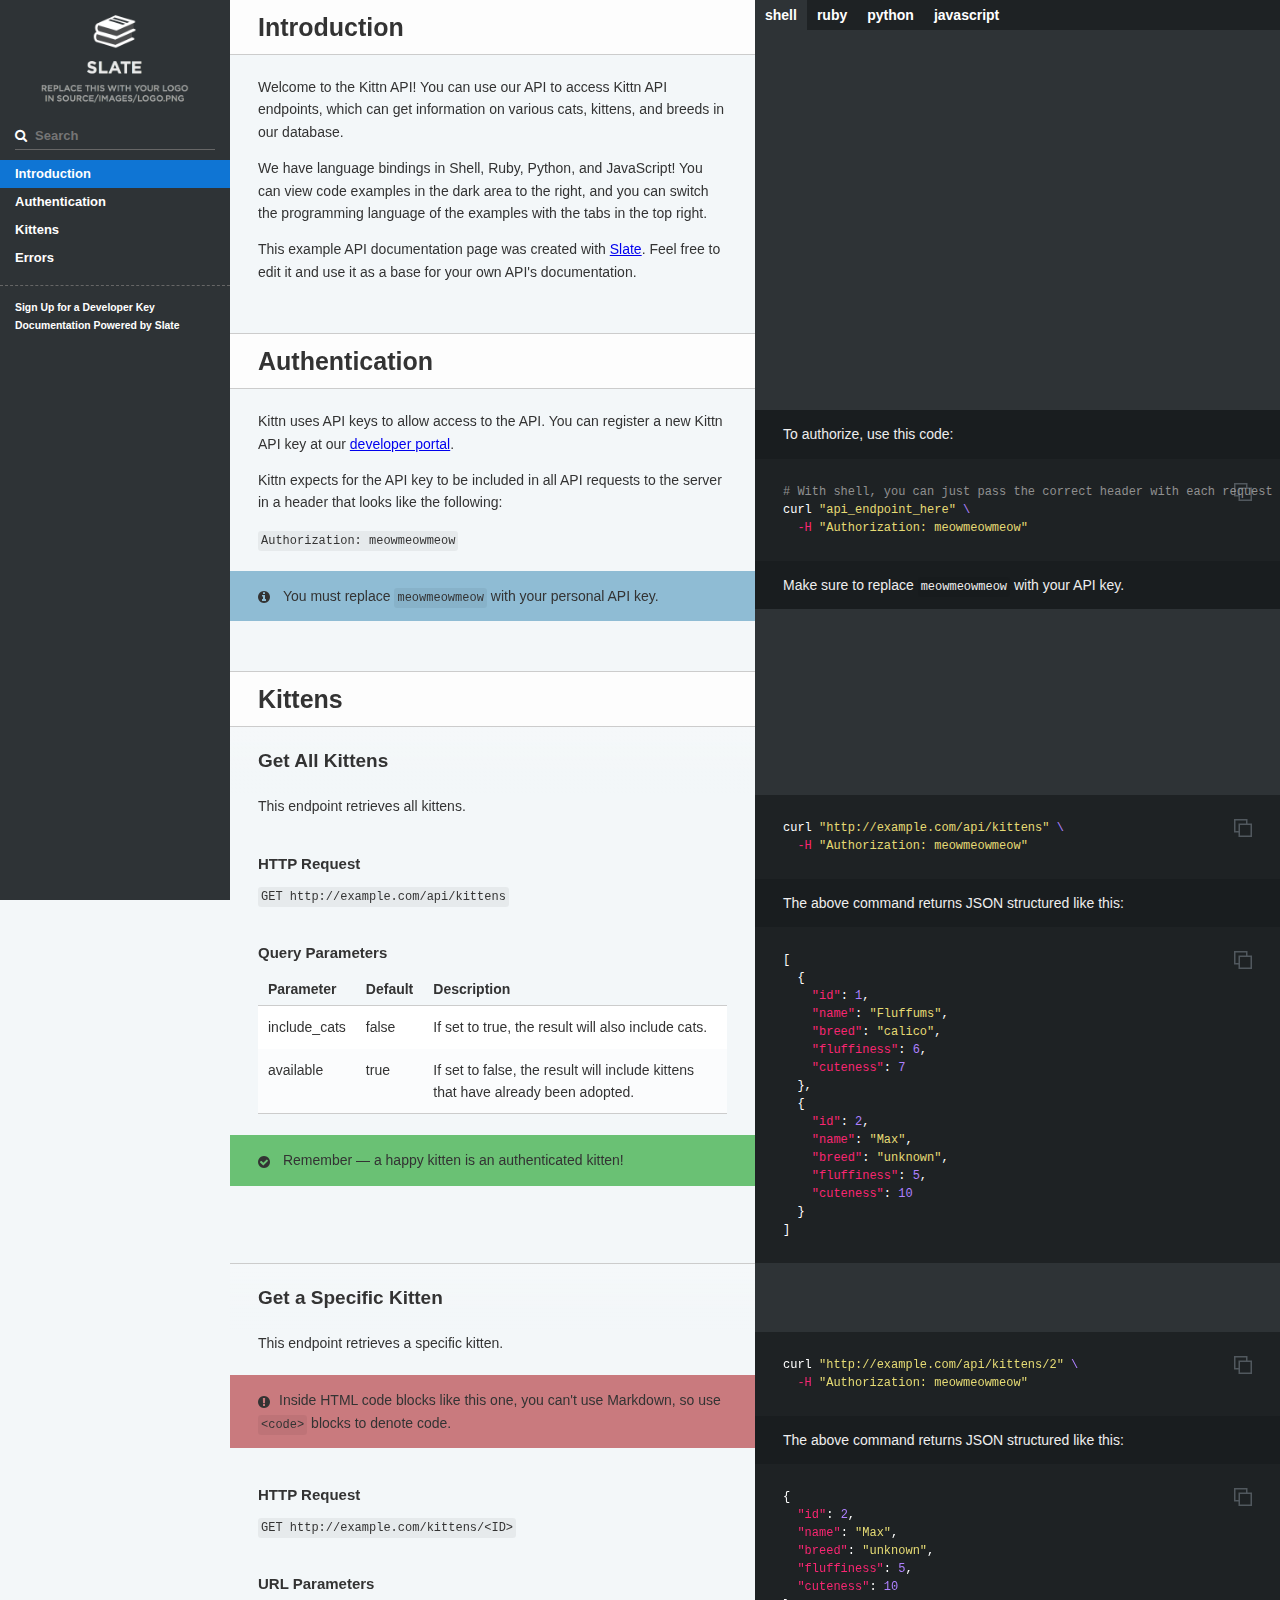
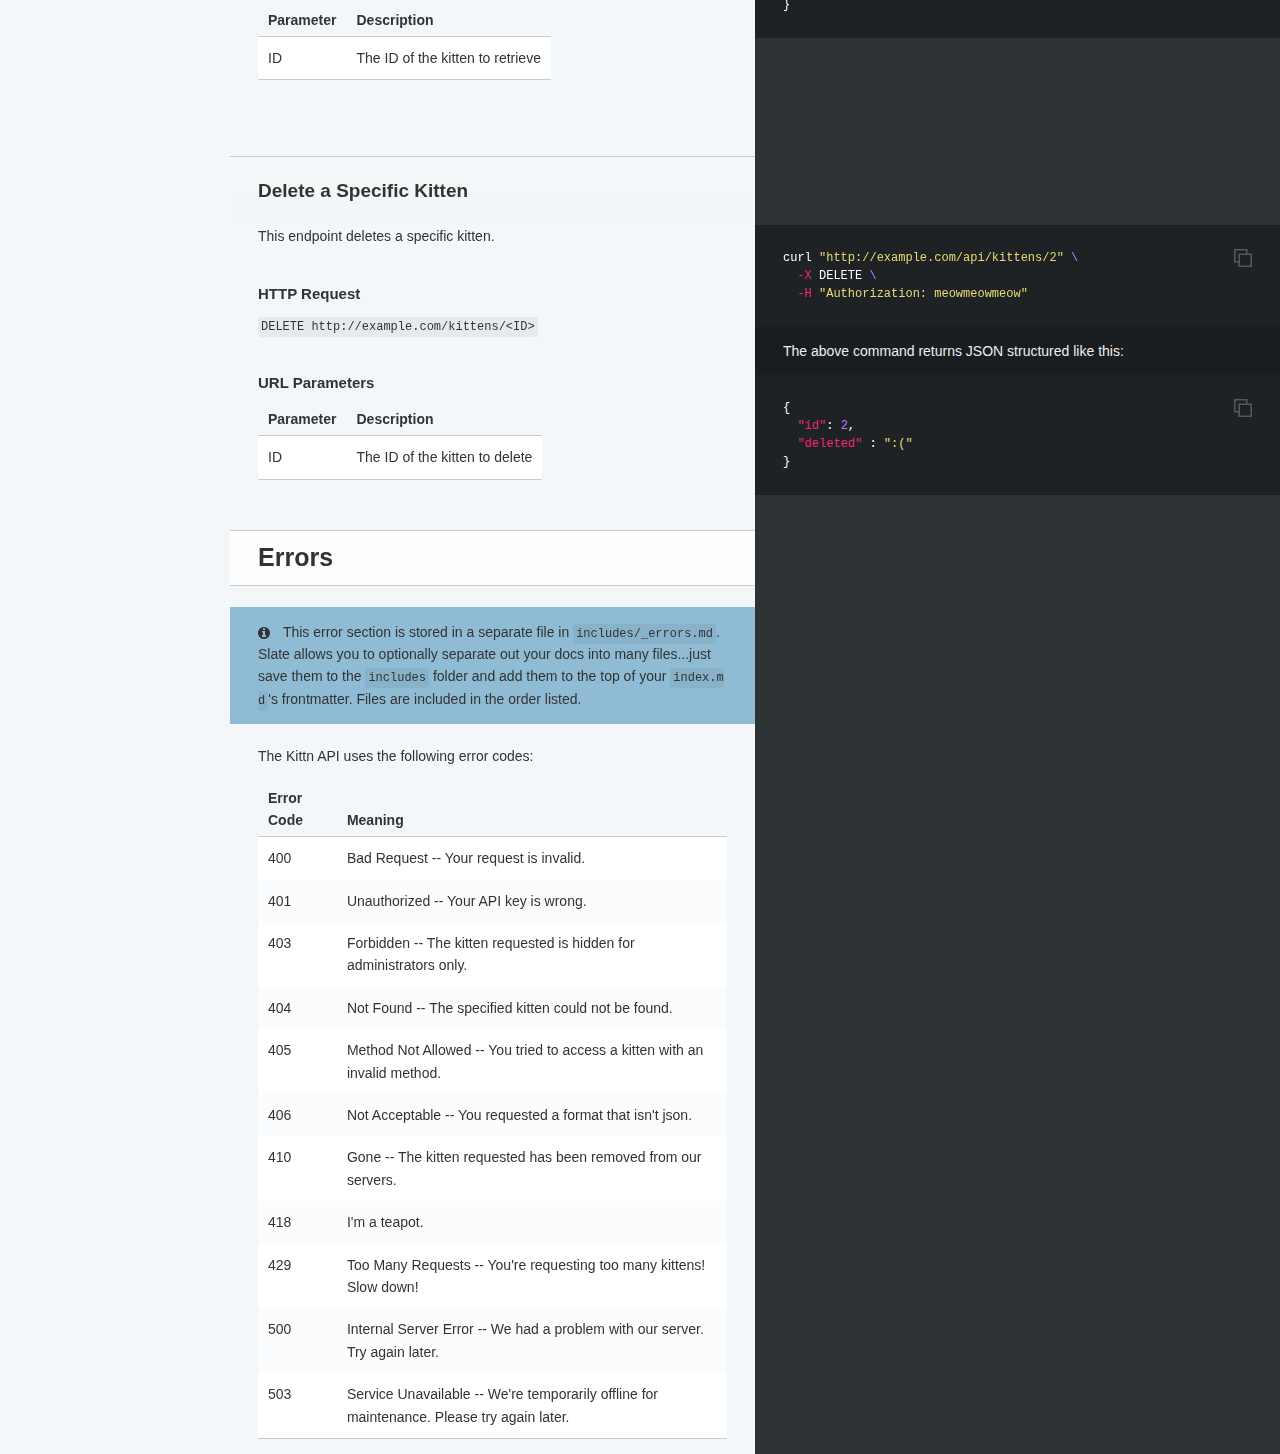
==== index.html @ 392d77e0 "deploy: cb5b3a2cae0257b59b3ab5ab94b599350ec497bb" ====
<!doctype html>
<html>
  <head>
    <meta charset="utf-8">
    <meta content="IE=edge,chrome=1" http-equiv="X-UA-Compatible">
    <meta name="viewport" content="width=device-width, initial-scale=1, maximum-scale=1">
    <title>API Reference</title>

    <style media="screen">
      .highlight table td { padding: 5px; }
.highlight table pre { margin: 0; }
.highlight .gh {
  color: #999999;
}
.highlight .sr {
  color: #f6aa11;
}
.highlight .go {
  color: #888888;
}
.highlight .gp {
  color: #555555;
}
.highlight .gs {
}
.highlight .gu {
  color: #aaaaaa;
}
.highlight .nb {
  color: #f6aa11;
}
.highlight .cm {
  color: #75715e;
}
.highlight .cp {
  color: #75715e;
}
.highlight .c1 {
  color: #75715e;
}
.highlight .cs {
  color: #75715e;
}
.highlight .c, .highlight .ch, .highlight .cd, .highlight .cpf {
  color: #75715e;
}
.highlight .err {
  color: #960050;
}
.highlight .gr {
  color: #960050;
}
.highlight .gt {
  color: #960050;
}
.highlight .gd {
  color: #49483e;
}
.highlight .gi {
  color: #49483e;
}
.highlight .ge {
  color: #49483e;
}
.highlight .kc {
  color: #66d9ef;
}
.highlight .kd {
  color: #66d9ef;
}
.highlight .kr {
  color: #66d9ef;
}
.highlight .no {
  color: #66d9ef;
}
.highlight .kt {
  color: #66d9ef;
}
.highlight .mf {
  color: #ae81ff;
}
.highlight .mh {
  color: #ae81ff;
}
.highlight .il {
  color: #ae81ff;
}
.highlight .mi {
  color: #ae81ff;
}
.highlight .mo {
  color: #ae81ff;
}
.highlight .m, .highlight .mb, .highlight .mx {
  color: #ae81ff;
}
.highlight .sc {
  color: #ae81ff;
}
.highlight .se {
  color: #ae81ff;
}
.highlight .ss {
  color: #ae81ff;
}
.highlight .sd {
  color: #e6db74;
}
.highlight .s2 {
  color: #e6db74;
}
.highlight .sb {
  color: #e6db74;
}
.highlight .sh {
  color: #e6db74;
}
.highlight .si {
  color: #e6db74;
}
.highlight .sx {
  color: #e6db74;
}
.highlight .s1 {
  color: #e6db74;
}
.highlight .s, .highlight .sa, .highlight .dl {
  color: #e6db74;
}
.highlight .na {
  color: #a6e22e;
}
.highlight .nc {
  color: #a6e22e;
}
.highlight .nd {
  color: #a6e22e;
}
.highlight .ne {
  color: #a6e22e;
}
.highlight .nf, .highlight .fm {
  color: #a6e22e;
}
.highlight .vc {
  color: #ffffff;
}
.highlight .nn {
  color: #ffffff;
}
.highlight .ni {
  color: #ffffff;
}
.highlight .bp {
  color: #ffffff;
}
.highlight .vg {
  color: #ffffff;
}
.highlight .vi {
  color: #ffffff;
}
.highlight .nv, .highlight .vm {
  color: #ffffff;
}
.highlight .w {
  color: #ffffff;
}
.highlight {
  color: #ffffff;
}
.highlight .n, .highlight .py, .highlight .nx {
  color: #ffffff;
}
.highlight .nl {
  color: #f92672;
}
.highlight .ow {
  color: #f92672;
}
.highlight .nt {
  color: #f92672;
}
.highlight .k, .highlight .kv {
  color: #f92672;
}
.highlight .kn {
  color: #f92672;
}
.highlight .kp {
  color: #f92672;
}
.highlight .o {
  color: #f92672;
}
    </style>
    <style media="print">
      * {
        -webkit-transition:none!important;
        transition:none!important;
      }
      .highlight table td { padding: 5px; }
.highlight table pre { margin: 0; }
.highlight, .highlight .w {
  color: #586e75;
}
.highlight .err {
  color: #002b36;
  background-color: #dc322f;
}
.highlight .c, .highlight .ch, .highlight .cd, .highlight .cm, .highlight .cpf, .highlight .c1, .highlight .cs {
  color: #657b83;
}
.highlight .cp {
  color: #b58900;
}
.highlight .nt {
  color: #b58900;
}
.highlight .o, .highlight .ow {
  color: #93a1a1;
}
.highlight .p, .highlight .pi {
  color: #93a1a1;
}
.highlight .gi {
  color: #859900;
}
.highlight .gd {
  color: #dc322f;
}
.highlight .gh {
  color: #268bd2;
  background-color: #002b36;
  font-weight: bold;
}
.highlight .k, .highlight .kn, .highlight .kp, .highlight .kr, .highlight .kv {
  color: #6c71c4;
}
.highlight .kc {
  color: #cb4b16;
}
.highlight .kt {
  color: #cb4b16;
}
.highlight .kd {
  color: #cb4b16;
}
.highlight .s, .highlight .sa, .highlight .sb, .highlight .sc, .highlight .dl, .highlight .sd, .highlight .s2, .highlight .sh, .highlight .sx, .highlight .s1 {
  color: #859900;
}
.highlight .sr {
  color: #2aa198;
}
.highlight .si {
  color: #d33682;
}
.highlight .se {
  color: #d33682;
}
.highlight .nn {
  color: #b58900;
}
.highlight .nc {
  color: #b58900;
}
.highlight .no {
  color: #b58900;
}
.highlight .na {
  color: #268bd2;
}
.highlight .m, .highlight .mb, .highlight .mf, .highlight .mh, .highlight .mi, .highlight .il, .highlight .mo, .highlight .mx {
  color: #859900;
}
.highlight .ss {
  color: #859900;
}
    </style>
    <link href="stylesheets/screen-c9d8fa83.css" rel="stylesheet" media="screen" />
    <link href="stylesheets/print-953e3353.css" rel="stylesheet" media="print" />
      <script src="javascripts/all-e033bdd3.js"></script>

    <script>
      $(function() { setupCodeCopy(); });
    </script>
  </head>

  <body class="index" data-languages="[&quot;shell&quot;,&quot;ruby&quot;,&quot;python&quot;,&quot;javascript&quot;]">
    <a href="#" id="nav-button">
      <span>
        NAV
        <img src="images/navbar-cad8cdcb.png" alt="" />
      </span>
    </a>
    <div class="toc-wrapper">
      <img src="images/logo-1e815a84.png" class="logo" alt="" />
        <div class="lang-selector">
              <a href="#" data-language-name="shell">shell</a>
              <a href="#" data-language-name="ruby">ruby</a>
              <a href="#" data-language-name="python">python</a>
              <a href="#" data-language-name="javascript">javascript</a>
        </div>
        <div class="search">
          <input type="text" class="search" id="input-search" placeholder="Search">
        </div>
        <ul class="search-results"></ul>
      <ul id="toc" class="toc-list-h1">
          <li>
            <a href="#introduction" class="toc-h1 toc-link" data-title="Introduction">Introduction</a>
          </li>
          <li>
            <a href="#authentication" class="toc-h1 toc-link" data-title="Authentication">Authentication</a>
          </li>
          <li>
            <a href="#kittens" class="toc-h1 toc-link" data-title="Kittens">Kittens</a>
              <ul class="toc-list-h2">
                  <li>
                    <a href="#get-all-kittens" class="toc-h2 toc-link" data-title="Get All Kittens">Get All Kittens</a>
                  </li>
                  <li>
                    <a href="#get-a-specific-kitten" class="toc-h2 toc-link" data-title="Get a Specific Kitten">Get a Specific Kitten</a>
                  </li>
                  <li>
                    <a href="#delete-a-specific-kitten" class="toc-h2 toc-link" data-title="Delete a Specific Kitten">Delete a Specific Kitten</a>
                  </li>
              </ul>
          </li>
          <li>
            <a href="#errors" class="toc-h1 toc-link" data-title="Errors">Errors</a>
          </li>
      </ul>
        <ul class="toc-footer">
            <li><a href='#'>Sign Up for a Developer Key</a></li>
            <li><a href='https://github.com/slatedocs/slate'>Documentation Powered by Slate</a></li>
        </ul>
    </div>
    <div class="page-wrapper">
      <div class="dark-box"></div>
      <div class="content">
        <h1 id='introduction'>Introduction</h1>
<p>Welcome to the Kittn API! You can use our API to access Kittn API endpoints, which can get information on various cats, kittens, and breeds in our database.</p>

<p>We have language bindings in Shell, Ruby, Python, and JavaScript! You can view code examples in the dark area to the right, and you can switch the programming language of the examples with the tabs in the top right.</p>

<p>This example API documentation page was created with <a href="https://github.com/slatedocs/slate">Slate</a>. Feel free to edit it and use it as a base for your own API&#39;s documentation.</p>
<h1 id='authentication'>Authentication</h1>
<blockquote>
<p>To authorize, use this code:</p>
</blockquote>
<div class="highlight"><pre class="highlight ruby tab-ruby"><code><span class="nb">require</span> <span class="s1">'kittn'</span>

<span class="n">api</span> <span class="o">=</span> <span class="no">Kittn</span><span class="o">::</span><span class="no">APIClient</span><span class="p">.</span><span class="nf">authorize!</span><span class="p">(</span><span class="s1">'meowmeowmeow'</span><span class="p">)</span>
</code></pre></div><div class="highlight"><pre class="highlight python tab-python"><code><span class="kn">import</span> <span class="nn">kittn</span>

<span class="n">api</span> <span class="o">=</span> <span class="n">kittn</span><span class="p">.</span><span class="n">authorize</span><span class="p">(</span><span class="s">'meowmeowmeow'</span><span class="p">)</span>
</code></pre></div><div class="highlight"><pre class="highlight shell tab-shell"><code><span class="c"># With shell, you can just pass the correct header with each request</span>
curl <span class="s2">"api_endpoint_here"</span> <span class="se">\</span>
  <span class="nt">-H</span> <span class="s2">"Authorization: meowmeowmeow"</span>
</code></pre></div><div class="highlight"><pre class="highlight javascript tab-javascript"><code><span class="kd">const</span> <span class="nx">kittn</span> <span class="o">=</span> <span class="nx">require</span><span class="p">(</span><span class="dl">'</span><span class="s1">kittn</span><span class="dl">'</span><span class="p">);</span>

<span class="kd">let</span> <span class="nx">api</span> <span class="o">=</span> <span class="nx">kittn</span><span class="p">.</span><span class="nx">authorize</span><span class="p">(</span><span class="dl">'</span><span class="s1">meowmeowmeow</span><span class="dl">'</span><span class="p">);</span>
</code></pre></div>
<blockquote>
<p>Make sure to replace <code>meowmeowmeow</code> with your API key.</p>
</blockquote>

<p>Kittn uses API keys to allow access to the API. You can register a new Kittn API key at our <a href="http://example.com/developers">developer portal</a>.</p>

<p>Kittn expects for the API key to be included in all API requests to the server in a header that looks like the following:</p>

<p><code>Authorization: meowmeowmeow</code></p>

<aside class="notice">
You must replace <code>meowmeowmeow</code> with your personal API key.
</aside>
<h1 id='kittens'>Kittens</h1><h2 id='get-all-kittens'>Get All Kittens</h2><div class="highlight"><pre class="highlight ruby tab-ruby"><code><span class="nb">require</span> <span class="s1">'kittn'</span>

<span class="n">api</span> <span class="o">=</span> <span class="no">Kittn</span><span class="o">::</span><span class="no">APIClient</span><span class="p">.</span><span class="nf">authorize!</span><span class="p">(</span><span class="s1">'meowmeowmeow'</span><span class="p">)</span>
<span class="n">api</span><span class="p">.</span><span class="nf">kittens</span><span class="p">.</span><span class="nf">get</span>
</code></pre></div><div class="highlight"><pre class="highlight python tab-python"><code><span class="kn">import</span> <span class="nn">kittn</span>

<span class="n">api</span> <span class="o">=</span> <span class="n">kittn</span><span class="p">.</span><span class="n">authorize</span><span class="p">(</span><span class="s">'meowmeowmeow'</span><span class="p">)</span>
<span class="n">api</span><span class="p">.</span><span class="n">kittens</span><span class="p">.</span><span class="n">get</span><span class="p">()</span>
</code></pre></div><div class="highlight"><pre class="highlight shell tab-shell"><code>curl <span class="s2">"http://example.com/api/kittens"</span> <span class="se">\</span>
  <span class="nt">-H</span> <span class="s2">"Authorization: meowmeowmeow"</span>
</code></pre></div><div class="highlight"><pre class="highlight javascript tab-javascript"><code><span class="kd">const</span> <span class="nx">kittn</span> <span class="o">=</span> <span class="nx">require</span><span class="p">(</span><span class="dl">'</span><span class="s1">kittn</span><span class="dl">'</span><span class="p">);</span>

<span class="kd">let</span> <span class="nx">api</span> <span class="o">=</span> <span class="nx">kittn</span><span class="p">.</span><span class="nx">authorize</span><span class="p">(</span><span class="dl">'</span><span class="s1">meowmeowmeow</span><span class="dl">'</span><span class="p">);</span>
<span class="kd">let</span> <span class="nx">kittens</span> <span class="o">=</span> <span class="nx">api</span><span class="p">.</span><span class="nx">kittens</span><span class="p">.</span><span class="kd">get</span><span class="p">();</span>
</code></pre></div>
<blockquote>
<p>The above command returns JSON structured like this:</p>
</blockquote>
<div class="highlight"><pre class="highlight json tab-json"><code><span class="p">[</span><span class="w">
  </span><span class="p">{</span><span class="w">
    </span><span class="nl">"id"</span><span class="p">:</span><span class="w"> </span><span class="mi">1</span><span class="p">,</span><span class="w">
    </span><span class="nl">"name"</span><span class="p">:</span><span class="w"> </span><span class="s2">"Fluffums"</span><span class="p">,</span><span class="w">
    </span><span class="nl">"breed"</span><span class="p">:</span><span class="w"> </span><span class="s2">"calico"</span><span class="p">,</span><span class="w">
    </span><span class="nl">"fluffiness"</span><span class="p">:</span><span class="w"> </span><span class="mi">6</span><span class="p">,</span><span class="w">
    </span><span class="nl">"cuteness"</span><span class="p">:</span><span class="w"> </span><span class="mi">7</span><span class="w">
  </span><span class="p">},</span><span class="w">
  </span><span class="p">{</span><span class="w">
    </span><span class="nl">"id"</span><span class="p">:</span><span class="w"> </span><span class="mi">2</span><span class="p">,</span><span class="w">
    </span><span class="nl">"name"</span><span class="p">:</span><span class="w"> </span><span class="s2">"Max"</span><span class="p">,</span><span class="w">
    </span><span class="nl">"breed"</span><span class="p">:</span><span class="w"> </span><span class="s2">"unknown"</span><span class="p">,</span><span class="w">
    </span><span class="nl">"fluffiness"</span><span class="p">:</span><span class="w"> </span><span class="mi">5</span><span class="p">,</span><span class="w">
    </span><span class="nl">"cuteness"</span><span class="p">:</span><span class="w"> </span><span class="mi">10</span><span class="w">
  </span><span class="p">}</span><span class="w">
</span><span class="p">]</span><span class="w">
</span></code></pre></div>
<p>This endpoint retrieves all kittens.</p>
<h3 id='http-request'>HTTP Request</h3>
<p><code>GET http://example.com/api/kittens</code></p>
<h3 id='query-parameters'>Query Parameters</h3>
<table><thead>
<tr>
<th>Parameter</th>
<th>Default</th>
<th>Description</th>
</tr>
</thead><tbody>
<tr>
<td>include_cats</td>
<td>false</td>
<td>If set to true, the result will also include cats.</td>
</tr>
<tr>
<td>available</td>
<td>true</td>
<td>If set to false, the result will include kittens that have already been adopted.</td>
</tr>
</tbody></table>

<aside class="success">
Remember — a happy kitten is an authenticated kitten!
</aside>
<h2 id='get-a-specific-kitten'>Get a Specific Kitten</h2><div class="highlight"><pre class="highlight ruby tab-ruby"><code><span class="nb">require</span> <span class="s1">'kittn'</span>

<span class="n">api</span> <span class="o">=</span> <span class="no">Kittn</span><span class="o">::</span><span class="no">APIClient</span><span class="p">.</span><span class="nf">authorize!</span><span class="p">(</span><span class="s1">'meowmeowmeow'</span><span class="p">)</span>
<span class="n">api</span><span class="p">.</span><span class="nf">kittens</span><span class="p">.</span><span class="nf">get</span><span class="p">(</span><span class="mi">2</span><span class="p">)</span>
</code></pre></div><div class="highlight"><pre class="highlight python tab-python"><code><span class="kn">import</span> <span class="nn">kittn</span>

<span class="n">api</span> <span class="o">=</span> <span class="n">kittn</span><span class="p">.</span><span class="n">authorize</span><span class="p">(</span><span class="s">'meowmeowmeow'</span><span class="p">)</span>
<span class="n">api</span><span class="p">.</span><span class="n">kittens</span><span class="p">.</span><span class="n">get</span><span class="p">(</span><span class="mi">2</span><span class="p">)</span>
</code></pre></div><div class="highlight"><pre class="highlight shell tab-shell"><code>curl <span class="s2">"http://example.com/api/kittens/2"</span> <span class="se">\</span>
  <span class="nt">-H</span> <span class="s2">"Authorization: meowmeowmeow"</span>
</code></pre></div><div class="highlight"><pre class="highlight javascript tab-javascript"><code><span class="kd">const</span> <span class="nx">kittn</span> <span class="o">=</span> <span class="nx">require</span><span class="p">(</span><span class="dl">'</span><span class="s1">kittn</span><span class="dl">'</span><span class="p">);</span>

<span class="kd">let</span> <span class="nx">api</span> <span class="o">=</span> <span class="nx">kittn</span><span class="p">.</span><span class="nx">authorize</span><span class="p">(</span><span class="dl">'</span><span class="s1">meowmeowmeow</span><span class="dl">'</span><span class="p">);</span>
<span class="kd">let</span> <span class="nx">max</span> <span class="o">=</span> <span class="nx">api</span><span class="p">.</span><span class="nx">kittens</span><span class="p">.</span><span class="kd">get</span><span class="p">(</span><span class="mi">2</span><span class="p">);</span>
</code></pre></div>
<blockquote>
<p>The above command returns JSON structured like this:</p>
</blockquote>
<div class="highlight"><pre class="highlight json tab-json"><code><span class="p">{</span><span class="w">
  </span><span class="nl">"id"</span><span class="p">:</span><span class="w"> </span><span class="mi">2</span><span class="p">,</span><span class="w">
  </span><span class="nl">"name"</span><span class="p">:</span><span class="w"> </span><span class="s2">"Max"</span><span class="p">,</span><span class="w">
  </span><span class="nl">"breed"</span><span class="p">:</span><span class="w"> </span><span class="s2">"unknown"</span><span class="p">,</span><span class="w">
  </span><span class="nl">"fluffiness"</span><span class="p">:</span><span class="w"> </span><span class="mi">5</span><span class="p">,</span><span class="w">
  </span><span class="nl">"cuteness"</span><span class="p">:</span><span class="w"> </span><span class="mi">10</span><span class="w">
</span><span class="p">}</span><span class="w">
</span></code></pre></div>
<p>This endpoint retrieves a specific kitten.</p>

<aside class="warning">Inside HTML code blocks like this one, you can't use Markdown, so use <code>&lt;code&gt;</code> blocks to denote code.</aside>
<h3 id='http-request-2'>HTTP Request</h3>
<p><code>GET http://example.com/kittens/&lt;ID&gt;</code></p>
<h3 id='url-parameters'>URL Parameters</h3>
<table><thead>
<tr>
<th>Parameter</th>
<th>Description</th>
</tr>
</thead><tbody>
<tr>
<td>ID</td>
<td>The ID of the kitten to retrieve</td>
</tr>
</tbody></table>
<h2 id='delete-a-specific-kitten'>Delete a Specific Kitten</h2><div class="highlight"><pre class="highlight ruby tab-ruby"><code><span class="nb">require</span> <span class="s1">'kittn'</span>

<span class="n">api</span> <span class="o">=</span> <span class="no">Kittn</span><span class="o">::</span><span class="no">APIClient</span><span class="p">.</span><span class="nf">authorize!</span><span class="p">(</span><span class="s1">'meowmeowmeow'</span><span class="p">)</span>
<span class="n">api</span><span class="p">.</span><span class="nf">kittens</span><span class="p">.</span><span class="nf">delete</span><span class="p">(</span><span class="mi">2</span><span class="p">)</span>
</code></pre></div><div class="highlight"><pre class="highlight python tab-python"><code><span class="kn">import</span> <span class="nn">kittn</span>

<span class="n">api</span> <span class="o">=</span> <span class="n">kittn</span><span class="p">.</span><span class="n">authorize</span><span class="p">(</span><span class="s">'meowmeowmeow'</span><span class="p">)</span>
<span class="n">api</span><span class="p">.</span><span class="n">kittens</span><span class="p">.</span><span class="n">delete</span><span class="p">(</span><span class="mi">2</span><span class="p">)</span>
</code></pre></div><div class="highlight"><pre class="highlight shell tab-shell"><code>curl <span class="s2">"http://example.com/api/kittens/2"</span> <span class="se">\</span>
  <span class="nt">-X</span> DELETE <span class="se">\</span>
  <span class="nt">-H</span> <span class="s2">"Authorization: meowmeowmeow"</span>
</code></pre></div><div class="highlight"><pre class="highlight javascript tab-javascript"><code><span class="kd">const</span> <span class="nx">kittn</span> <span class="o">=</span> <span class="nx">require</span><span class="p">(</span><span class="dl">'</span><span class="s1">kittn</span><span class="dl">'</span><span class="p">);</span>

<span class="kd">let</span> <span class="nx">api</span> <span class="o">=</span> <span class="nx">kittn</span><span class="p">.</span><span class="nx">authorize</span><span class="p">(</span><span class="dl">'</span><span class="s1">meowmeowmeow</span><span class="dl">'</span><span class="p">);</span>
<span class="kd">let</span> <span class="nx">max</span> <span class="o">=</span> <span class="nx">api</span><span class="p">.</span><span class="nx">kittens</span><span class="p">.</span><span class="k">delete</span><span class="p">(</span><span class="mi">2</span><span class="p">);</span>
</code></pre></div>
<blockquote>
<p>The above command returns JSON structured like this:</p>
</blockquote>
<div class="highlight"><pre class="highlight json tab-json"><code><span class="p">{</span><span class="w">
  </span><span class="nl">"id"</span><span class="p">:</span><span class="w"> </span><span class="mi">2</span><span class="p">,</span><span class="w">
  </span><span class="nl">"deleted"</span><span class="w"> </span><span class="p">:</span><span class="w"> </span><span class="s2">":("</span><span class="w">
</span><span class="p">}</span><span class="w">
</span></code></pre></div>
<p>This endpoint deletes a specific kitten.</p>
<h3 id='http-request-3'>HTTP Request</h3>
<p><code>DELETE http://example.com/kittens/&lt;ID&gt;</code></p>
<h3 id='url-parameters-2'>URL Parameters</h3>
<table><thead>
<tr>
<th>Parameter</th>
<th>Description</th>
</tr>
</thead><tbody>
<tr>
<td>ID</td>
<td>The ID of the kitten to delete</td>
</tr>
</tbody></table>
<h1 id='errors'>Errors</h1>
<aside class="notice">
This error section is stored in a separate file in <code>includes/_errors.md</code>. Slate allows you to optionally separate out your docs into many files...just save them to the <code>includes</code> folder and add them to the top of your <code>index.md</code>'s frontmatter. Files are included in the order listed.
</aside>

<p>The Kittn API uses the following error codes:</p>

<table><thead>
<tr>
<th>Error Code</th>
<th>Meaning</th>
</tr>
</thead><tbody>
<tr>
<td>400</td>
<td>Bad Request -- Your request is invalid.</td>
</tr>
<tr>
<td>401</td>
<td>Unauthorized -- Your API key is wrong.</td>
</tr>
<tr>
<td>403</td>
<td>Forbidden -- The kitten requested is hidden for administrators only.</td>
</tr>
<tr>
<td>404</td>
<td>Not Found -- The specified kitten could not be found.</td>
</tr>
<tr>
<td>405</td>
<td>Method Not Allowed -- You tried to access a kitten with an invalid method.</td>
</tr>
<tr>
<td>406</td>
<td>Not Acceptable -- You requested a format that isn&#39;t json.</td>
</tr>
<tr>
<td>410</td>
<td>Gone -- The kitten requested has been removed from our servers.</td>
</tr>
<tr>
<td>418</td>
<td>I&#39;m a teapot.</td>
</tr>
<tr>
<td>429</td>
<td>Too Many Requests -- You&#39;re requesting too many kittens! Slow down!</td>
</tr>
<tr>
<td>500</td>
<td>Internal Server Error -- We had a problem with our server. Try again later.</td>
</tr>
<tr>
<td>503</td>
<td>Service Unavailable -- We&#39;re temporarily offline for maintenance. Please try again later.</td>
</tr>
</tbody></table>

      </div>
      <div class="dark-box">
          <div class="lang-selector">
                <a href="#" data-language-name="shell">shell</a>
                <a href="#" data-language-name="ruby">ruby</a>
                <a href="#" data-language-name="python">python</a>
                <a href="#" data-language-name="javascript">javascript</a>
          </div>
      </div>
    </div>
  </body>
</html>
---- stylesheets/screen-c9d8fa83.css ----
/*! normalize.css v3.0.2 | MIT License | git.io/normalize */html{font-family:sans-serif;-ms-text-size-adjust:100%;-webkit-text-size-adjust:100%}body{margin:0}article,aside,details,figcaption,figure,footer,header,hgroup,main,menu,nav,section,summary{display:block}audio,canvas,progress,video{display:inline-block;vertical-align:baseline}audio:not([controls]){display:none;height:0}[hidden],template{display:none}a{background-color:transparent}a:active,a:hover{outline:0}abbr[title]{border-bottom:1px dotted}b,strong{font-weight:bold}dfn{font-style:italic}h1{font-size:2em;margin:0.67em 0}mark{background:#ff0;color:#000}small{font-size:80%}sub,sup{font-size:75%;line-height:0;position:relative;vertical-align:baseline}sup{top:-0.5em}sub{bottom:-0.25em}img{border:0}svg:not(:root){overflow:hidden}figure{margin:1em 40px}hr{-webkit-box-sizing:content-box;box-sizing:content-box;height:0}pre{overflow:auto}code,kbd,pre,samp{font-family:monospace, monospace;font-size:1em}button,input,optgroup,select,textarea{color:inherit;font:inherit;margin:0}button{overflow:visible}button,select{text-transform:none}button,html input[type="button"],input[type="reset"],input[type="submit"]{-webkit-appearance:button;cursor:pointer}button[disabled],html input[disabled]{cursor:default}button::-moz-focus-inner,input::-moz-focus-inner{border:0;padding:0}input{line-height:normal}input[type="checkbox"],input[type="radio"]{-webkit-box-sizing:border-box;box-sizing:border-box;padding:0}input[type="number"]::-webkit-inner-spin-button,input[type="number"]::-webkit-outer-spin-button{height:auto}input[type="search"]{-webkit-appearance:textfield;-webkit-box-sizing:content-box;box-sizing:content-box}input[type="search"]::-webkit-search-cancel-button,input[type="search"]::-webkit-search-decoration{-webkit-appearance:none}fieldset{border:1px solid #c0c0c0;margin:0 2px;padding:0.35em 0.625em 0.75em}legend{border:0;padding:0}textarea{overflow:auto}optgroup{font-weight:bold}table{border-collapse:collapse;border-spacing:0}td,th{padding:0}.content h1,.content h2,.content h3,.content h4,.content h5,.content h6,html,body{font-family:-apple-system, BlinkMacSystemFont, "Segoe UI", Roboto, Helvetica, Arial, sans-serif, "Apple Color Emoji", "Segoe UI Emoji", "Segoe UI Symbol";font-size:14px}.content h1,.content h2,.content h3,.content h4,.content h5,.content h6{font-weight:bold}.content code,.content pre{font-family:Consolas, Menlo, Monaco, "Lucida Console", "Liberation Mono", "DejaVu Sans Mono", "Bitstream Vera Sans Mono", "Courier New", monospace, serif;font-size:12px;line-height:1.5}.content code{word-break:break-all;-webkit-hyphens:auto;-ms-hyphens:auto;hyphens:auto}@font-face{font-family:'slate';src:url(../fonts/slate-cfc9d06b.eot?-syv14m);src:url(../fonts/slate-cfc9d06b.eot?#iefix-syv14m) format("embedded-opentype"),url(../fonts/slate.woff2?-syv14m) format("woff2"),url(../fonts/slate.woff?-syv14m) format("woff"),url(../fonts/slate-7b7da4fe.ttf?-syv14m) format("truetype"),url(../fonts/slate-e55b8307.svg?-syv14m#slate) format("svg");font-weight:normal;font-style:normal}.content aside.warning:before,.content aside.notice:before,.content aside.success:before,.toc-wrapper>.search:before{font-family:'slate';speak:none;font-style:normal;font-weight:normal;font-variant:normal;text-transform:none;line-height:1}.content aside.warning:before{content:"\e600"}.content aside.notice:before{content:"\e602"}.content aside.success:before{content:"\e606"}.toc-wrapper>.search:before{content:"\e607"}html,body{color:#333;padding:0;margin:0;-webkit-font-smoothing:antialiased;-moz-osx-font-smoothing:grayscale;background-color:#F3F7F9;height:100%;-webkit-text-size-adjust:none}#toc>ul>li>a>span{float:right;background-color:#2484FF;border-radius:40px;width:20px}.toc-wrapper{-webkit-transition:left 0.3s ease-in-out;transition:left 0.3s ease-in-out;overflow-y:auto;overflow-x:hidden;position:fixed;z-index:30;top:0;left:0;bottom:0;width:230px;background-color:#2E3336;font-size:13px;font-weight:bold}.toc-wrapper .lang-selector{display:none}.toc-wrapper .lang-selector a{padding-top:0.5em;padding-bottom:0.5em}.toc-wrapper .logo{display:block;max-width:100%;margin-bottom:0px}.toc-wrapper>.search{position:relative}.toc-wrapper>.search input{background:#2E3336;border-width:0 0 1px 0;border-color:#666;padding:6px 0 6px 20px;-webkit-box-sizing:border-box;box-sizing:border-box;margin:10px 15px;width:200px;outline:none;color:#fff;border-radius:0}.toc-wrapper>.search:before{position:absolute;top:17px;left:15px;color:#fff}.toc-wrapper .search-results{margin-top:0;-webkit-box-sizing:border-box;box-sizing:border-box;height:0;overflow-y:auto;overflow-x:hidden;-webkit-transition-property:height, margin;transition-property:height, margin;-webkit-transition-duration:180ms;transition-duration:180ms;-webkit-transition-timing-function:ease-in-out;transition-timing-function:ease-in-out;background:#1E2224}.toc-wrapper .search-results.visible{height:30%;margin-bottom:1em}.toc-wrapper .search-results li{margin:1em 15px;line-height:1}.toc-wrapper .search-results a{color:#fff;text-decoration:none}.toc-wrapper .search-results a:hover{text-decoration:underline}.toc-wrapper ul,.toc-wrapper li{list-style:none;margin:0;padding:0;line-height:28px}.toc-wrapper li{color:#fff;-webkit-transition-property:background;transition-property:background;-webkit-transition-timing-function:linear;transition-timing-function:linear;-webkit-transition-duration:200ms;transition-duration:200ms}.toc-wrapper .toc-link.active{background-color:#0F75D4;color:#fff}.toc-wrapper .toc-link.active-parent{background-color:#1E2224;color:#fff}.toc-wrapper .toc-list-h2{display:none;background-color:#1E2224;font-weight:500}.toc-wrapper .toc-h2{padding-left:25px;font-size:12px}.toc-wrapper .toc-footer{padding:1em 0;margin-top:1em;border-top:1px dashed #666}.toc-wrapper .toc-footer li,.toc-wrapper .toc-footer a{color:#fff;text-decoration:none}.toc-wrapper .toc-footer a:hover{text-decoration:underline}.toc-wrapper .toc-footer li{font-size:0.8em;line-height:1.7;text-decoration:none}.toc-link,.toc-footer li{padding:0 15px 0 15px;display:block;overflow-x:hidden;white-space:nowrap;text-overflow:ellipsis;text-decoration:none;color:#fff;-webkit-transition-property:background;transition-property:background;-webkit-transition-timing-function:linear;transition-timing-function:linear;-webkit-transition-duration:130ms;transition-duration:130ms}#nav-button{padding:0 1.5em 5em 0;display:none;position:fixed;top:0;left:0;z-index:100;color:#000;text-decoration:none;font-weight:bold;opacity:0.7;line-height:16px;-webkit-transition:left 0.3s ease-in-out;transition:left 0.3s ease-in-out}#nav-button span{display:block;padding:6px 6px 6px;background-color:rgba(243,247,249,0.7);-webkit-transform-origin:0 0;transform-origin:0 0;-webkit-transform:rotate(-90deg) translate(-100%, 0);transform:rotate(-90deg) translate(-100%, 0);border-radius:0 0 0 5px}#nav-button img{height:16px;vertical-align:bottom}#nav-button:hover{opacity:1}#nav-button.open{left:230px}.page-wrapper{margin-left:230px;position:relative;z-index:10;background-color:#F3F7F9;min-height:100%;padding-bottom:1px}.page-wrapper .dark-box{width:50%;background-color:#2E3336;position:absolute;right:0;top:0;bottom:0}.page-wrapper .lang-selector{position:fixed;z-index:50;border-bottom:5px solid #2E3336}.lang-selector{display:flex;background-color:#1E2224;width:100%;font-weight:bold;overflow-x:auto}.lang-selector a{display:inline;color:#fff;text-decoration:none;padding:0 10px;line-height:30px;outline:0}.lang-selector a:active,.lang-selector a:focus{background-color:#111;color:#fff}.lang-selector a.active{background-color:#2E3336;color:#fff}.lang-selector:after{content:'';clear:both;display:block}.content{-webkit-transform:translateZ(0);position:relative;z-index:30}.content:after{content:'';display:block;clear:both}.content>h1,.content>h2,.content>h3,.content>h4,.content>h5,.content>h6,.content>p,.content>table,.content>ul,.content>ol,.content>aside,.content>dl{margin-right:50%;padding:0 28px;-webkit-box-sizing:border-box;box-sizing:border-box;display:block}.content>ul,.content>ol{padding-left:43px}.content>h1,.content>h2,.content>div{clear:both}.content h1{font-size:25px;padding-top:0.5em;padding-bottom:0.5em;margin-bottom:21px;margin-top:2em;border-top:1px solid #ccc;border-bottom:1px solid #ccc;background-color:#fdfdfd}.content h1:first-child,.content div:first-child+h1{border-top-width:0;margin-top:0}.content h2{font-size:19px;margin-top:4em;margin-bottom:0;border-top:1px solid #ccc;padding-top:1.2em;padding-bottom:1.2em;background-image:-webkit-gradient(linear, left top, left bottom, from(rgba(255,255,255,0.2)), to(rgba(255,255,255,0)));background-image:linear-gradient(to bottom, rgba(255,255,255,0.2), rgba(255,255,255,0))}.content h1+h2,.content h1+div+h2{margin-top:-21px;border-top:none}.content h3,.content h4,.content h5,.content h6{font-size:15px;margin-top:2.5em;margin-bottom:0.8em}.content h4,.content h5,.content h6{font-size:10px}.content hr{margin:2em 0;border-top:2px solid #2E3336;border-bottom:2px solid #F3F7F9}.content table{margin-bottom:1em;overflow:auto}.content table th,.content table td{text-align:left;vertical-align:top;line-height:1.6}.content table th code,.content table td code{white-space:nowrap}.content table th{padding:5px 10px;border-bottom:1px solid #ccc;vertical-align:bottom}.content table td{padding:10px}.content table tr:last-child{border-bottom:1px solid #ccc}.content table tr:nth-child(odd)>td{background-color:white}.content table tr:nth-child(even)>td{background-color:#fbfcfd}.content dt{font-weight:bold}.content dd{margin-left:15px}.content p,.content li,.content dt,.content dd{line-height:1.6;margin-top:0}.content img{max-width:100%}.content code{background-color:rgba(0,0,0,0.05);padding:3px;border-radius:3px}.content pre>code{background-color:transparent;padding:0}.content aside{padding-top:1em;padding-bottom:1em;margin-top:1.5em;margin-bottom:1.5em;background:#8fbcd4;line-height:1.6}.content aside.warning{background-color:#c97a7e}.content aside.success{background-color:#6ac174}.content aside:before{vertical-align:middle;padding-right:0.5em;font-size:14px}.content .search-highlight{padding:2px;margin:-3px;border-radius:4px;border:1px solid #F7E633;background:-webkit-gradient(linear, right bottom, left top, from(#F7E633), to(#F1D32F));background:linear-gradient(to top left, #F7E633 0%, #F1D32F 100%)}.content>div.highlight{clear:none}.content pre,.content blockquote{background-color:#1E2224;color:#fff;margin:0;width:50%;float:right;clear:right;-webkit-box-sizing:border-box;box-sizing:border-box}.content pre>p,.content blockquote>p{margin:0}.content pre a,.content blockquote a{color:#fff;text-decoration:none;border-bottom:dashed 1px #ccc}.content pre{padding-top:2em;padding-bottom:2em;padding:2em 28px}.content blockquote>p{background-color:#191D1F;padding:13px 2em;color:#eee}@media (max-width: 930px){.toc-wrapper{left:-230px}.toc-wrapper.open{left:0}.page-wrapper{margin-left:0}#nav-button{display:block}.toc-link{padding-top:0.3em;padding-bottom:0.3em}}@media (max-width: 700px){.dark-box{display:none}.content>h1,.content>h2,.content>h3,.content>h4,.content>h5,.content>h6,.content>p,.content>table,.content>ul,.content>ol,.content>aside,.content>dl{margin-right:0}.toc-wrapper .lang-selector{display:block}.page-wrapper .lang-selector{display:none}.content pre,.content blockquote{width:auto;float:none}.content>pre+h1,.content>blockquote+h1,.content>pre+h2,.content>blockquote+h2,.content>pre+h3,.content>blockquote+h3,.content>pre+h4,.content>blockquote+h4,.content>pre+h5,.content>blockquote+h5,.content>pre+h6,.content>blockquote+h6,.content>pre+p,.content>blockquote+p,.content>pre+table,.content>blockquote+table,.content>pre+ul,.content>blockquote+ul,.content>pre+ol,.content>blockquote+ol,.content>pre+aside,.content>blockquote+aside,.content>pre+dl,.content>blockquote+dl{margin-top:28px}}.highlight .c,.highlight .cm,.highlight .c1,.highlight .cs{color:#909090}.highlight,.highlight .w{background-color:#1E2224}.copy-clipboard{float:right;fill:#9DAAB6;cursor:pointer;opacity:0.4;height:18px;width:18px}.copy-clipboard:hover{opacity:0.8}
---- stylesheets/print-953e3353.css ----
/*! normalize.css v3.0.2 | MIT License | git.io/normalize */html{font-family:sans-serif;-ms-text-size-adjust:100%;-webkit-text-size-adjust:100%}body{margin:0}article,aside,details,figcaption,figure,footer,header,hgroup,main,menu,nav,section,summary{display:block}audio,canvas,progress,video{display:inline-block;vertical-align:baseline}audio:not([controls]){display:none;height:0}[hidden],template{display:none}a{background-color:transparent}a:active,a:hover{outline:0}abbr[title]{border-bottom:1px dotted}b,strong{font-weight:bold}dfn{font-style:italic}h1{font-size:2em;margin:0.67em 0}mark{background:#ff0;color:#000}small{font-size:80%}sub,sup{font-size:75%;line-height:0;position:relative;vertical-align:baseline}sup{top:-0.5em}sub{bottom:-0.25em}img{border:0}svg:not(:root){overflow:hidden}figure{margin:1em 40px}hr{-webkit-box-sizing:content-box;box-sizing:content-box;height:0}pre{overflow:auto}code,kbd,pre,samp{font-family:monospace, monospace;font-size:1em}button,input,optgroup,select,textarea{color:inherit;font:inherit;margin:0}button{overflow:visible}button,select{text-transform:none}button,html input[type="button"],input[type="reset"],input[type="submit"]{-webkit-appearance:button;cursor:pointer}button[disabled],html input[disabled]{cursor:default}button::-moz-focus-inner,input::-moz-focus-inner{border:0;padding:0}input{line-height:normal}input[type="checkbox"],input[type="radio"]{-webkit-box-sizing:border-box;box-sizing:border-box;padding:0}input[type="number"]::-webkit-inner-spin-button,input[type="number"]::-webkit-outer-spin-button{height:auto}input[type="search"]{-webkit-appearance:textfield;-webkit-box-sizing:content-box;box-sizing:content-box}input[type="search"]::-webkit-search-cancel-button,input[type="search"]::-webkit-search-decoration{-webkit-appearance:none}fieldset{border:1px solid #c0c0c0;margin:0 2px;padding:0.35em 0.625em 0.75em}legend{border:0;padding:0}textarea{overflow:auto}optgroup{font-weight:bold}table{border-collapse:collapse;border-spacing:0}td,th{padding:0}.content h1,.content h2,.content h3,.content h4,body{font-family:-apple-system, BlinkMacSystemFont, "Segoe UI", Roboto, Helvetica, Arial, sans-serif, "Apple Color Emoji", "Segoe UI Emoji", "Segoe UI Symbol";font-size:14px}.content h1,.content h2,.content h3,.content h4{font-weight:bold}.content pre,.content code{font-family:Consolas, Menlo, Monaco, "Lucida Console", "Liberation Mono", "DejaVu Sans Mono", "Bitstream Vera Sans Mono", "Courier New", monospace, serif;font-size:12px;line-height:1.5}.content pre,.content code{word-break:break-all;-webkit-hyphens:auto;-ms-hyphens:auto;hyphens:auto}@font-face{font-family:'slate';src:url(../fonts/slate-cfc9d06b.eot?-syv14m);src:url(../fonts/slate-cfc9d06b.eot?#iefix-syv14m) format("embedded-opentype"),url(../fonts/slate.woff2?-syv14m) format("woff2"),url(../fonts/slate.woff?-syv14m) format("woff"),url(../fonts/slate-7b7da4fe.ttf?-syv14m) format("truetype"),url(../fonts/slate-e55b8307.svg?-syv14m#slate) format("svg");font-weight:normal;font-style:normal}.content aside.warning:before,.content aside.notice:before,.content aside.success:before{font-family:'slate';speak:none;font-style:normal;font-weight:normal;font-variant:normal;text-transform:none;line-height:1}.content aside.warning:before{content:"\e600"}.content aside.notice:before{content:"\e602"}.content aside.success:before{content:"\e606"}.tocify,.toc-footer,.lang-selector,.search,#nav-button{display:none}.tocify-wrapper>img{margin:0 auto;display:block}.content{font-size:12px}.content pre,.content code{border:1px solid #999;border-radius:5px;font-size:0.8em}.content pre code{border:0}.content pre{padding:1.3em}.content code{padding:0.2em}.content table{border:1px solid #999}.content table tr{border-bottom:1px solid #999}.content table td,.content table th{padding:0.7em}.content p{line-height:1.5}.content a{text-decoration:none;color:#000}.content h1{font-size:2.5em;padding-top:0.5em;padding-bottom:0.5em;margin-top:1em;margin-bottom:21px;border:2px solid #ccc;border-width:2px 0;text-align:center}.content h2{font-size:1.8em;margin-top:2em;border-top:2px solid #ccc;padding-top:0.8em}.content h1+h2,.content h1+div+h2{border-top:none;padding-top:0;margin-top:0}.content h3,.content h4{font-size:0.8em;margin-top:1.5em;margin-bottom:0.8em;text-transform:uppercase}.content h5,.content h6{text-transform:uppercase}.content aside{padding:1em;border:1px solid #ccc;border-radius:5px;margin-top:1.5em;margin-bottom:1.5em;line-height:1.6}.content aside:before{vertical-align:middle;padding-right:0.5em;font-size:14px}@media print{.copy-clipboard{display:none}}
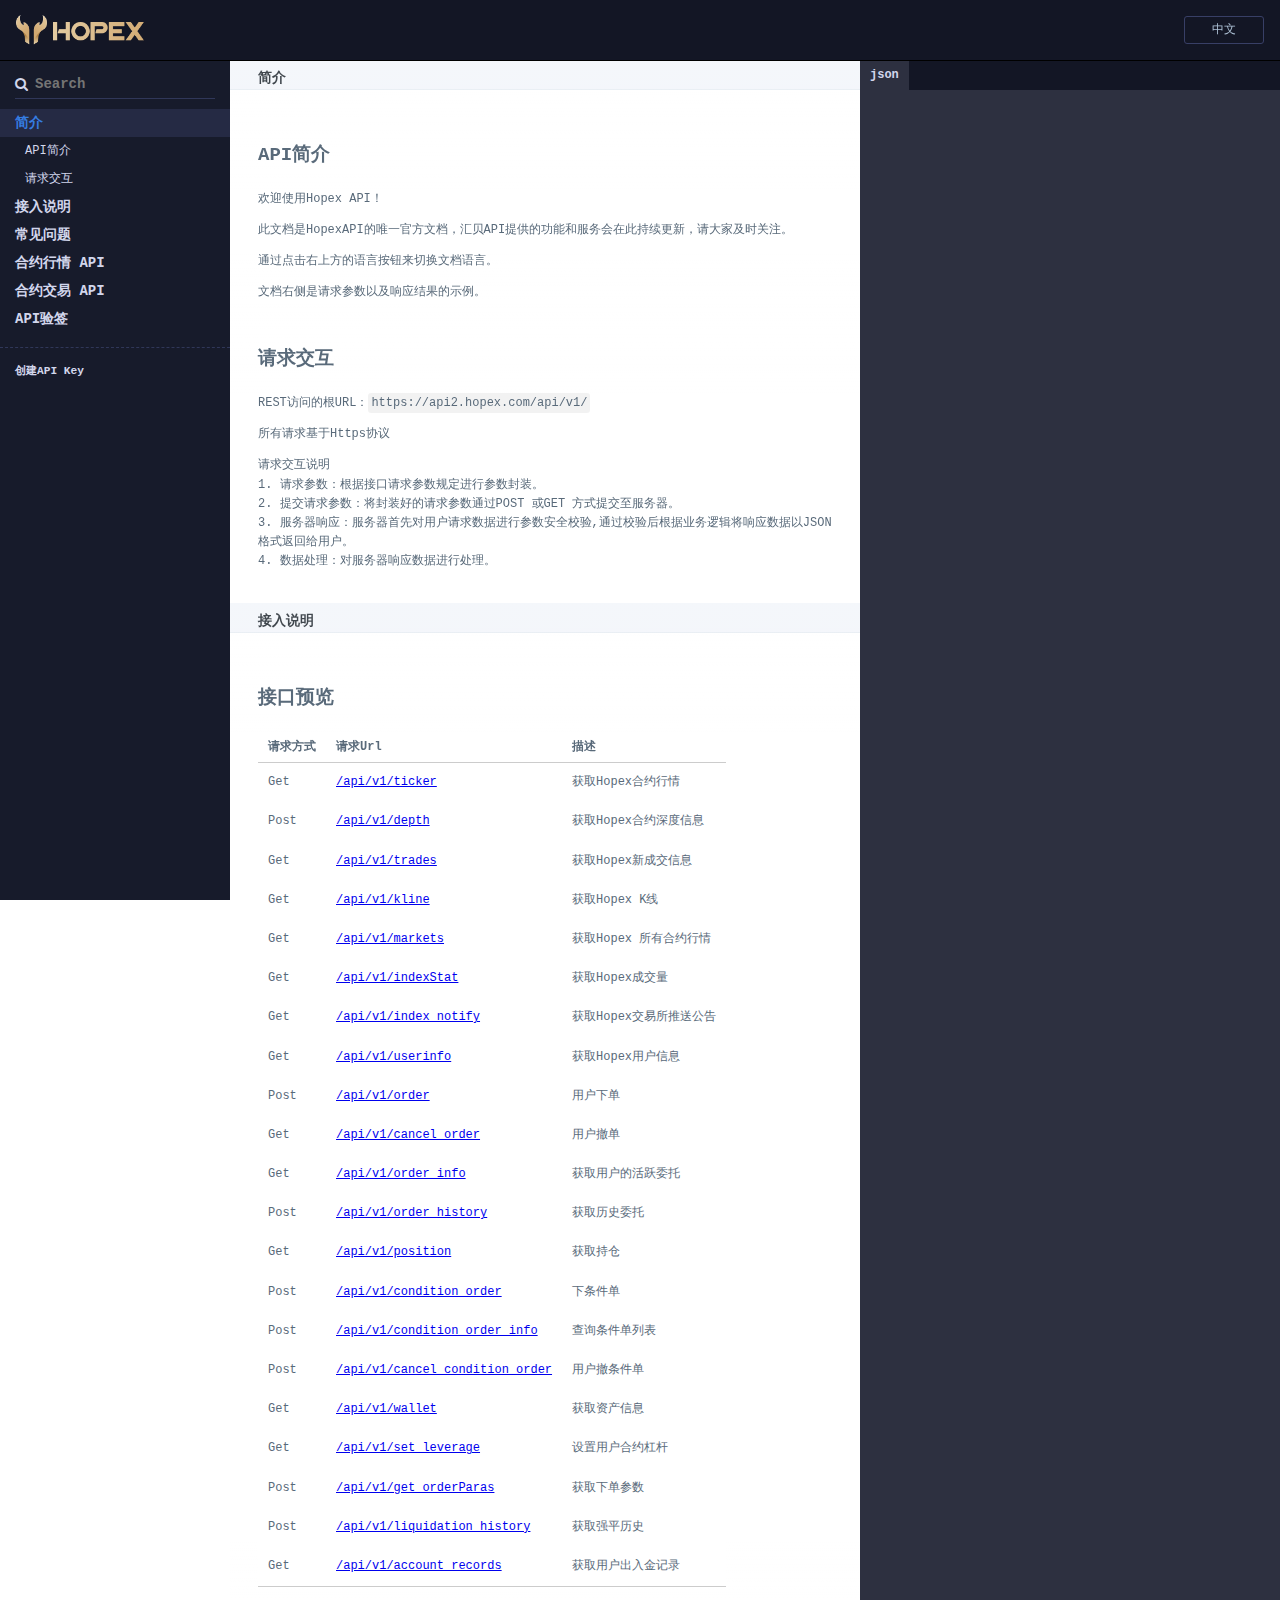
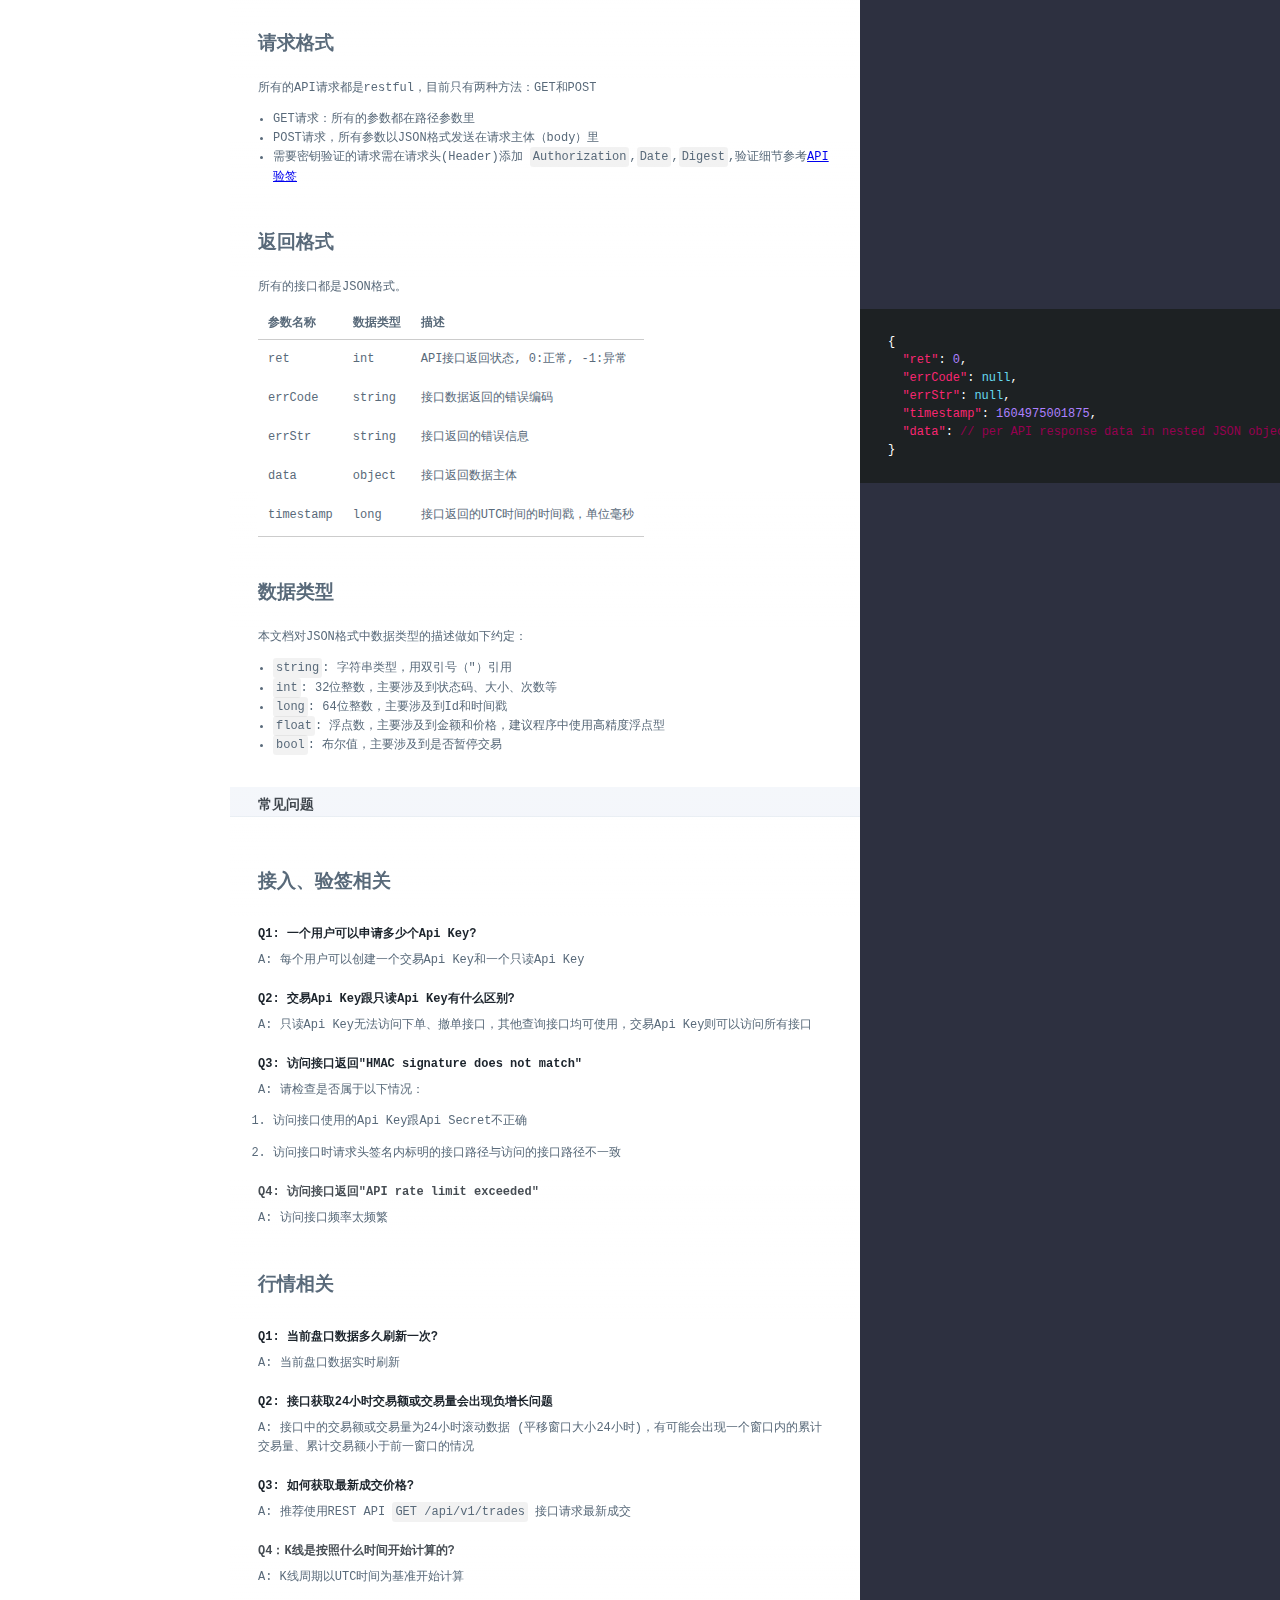
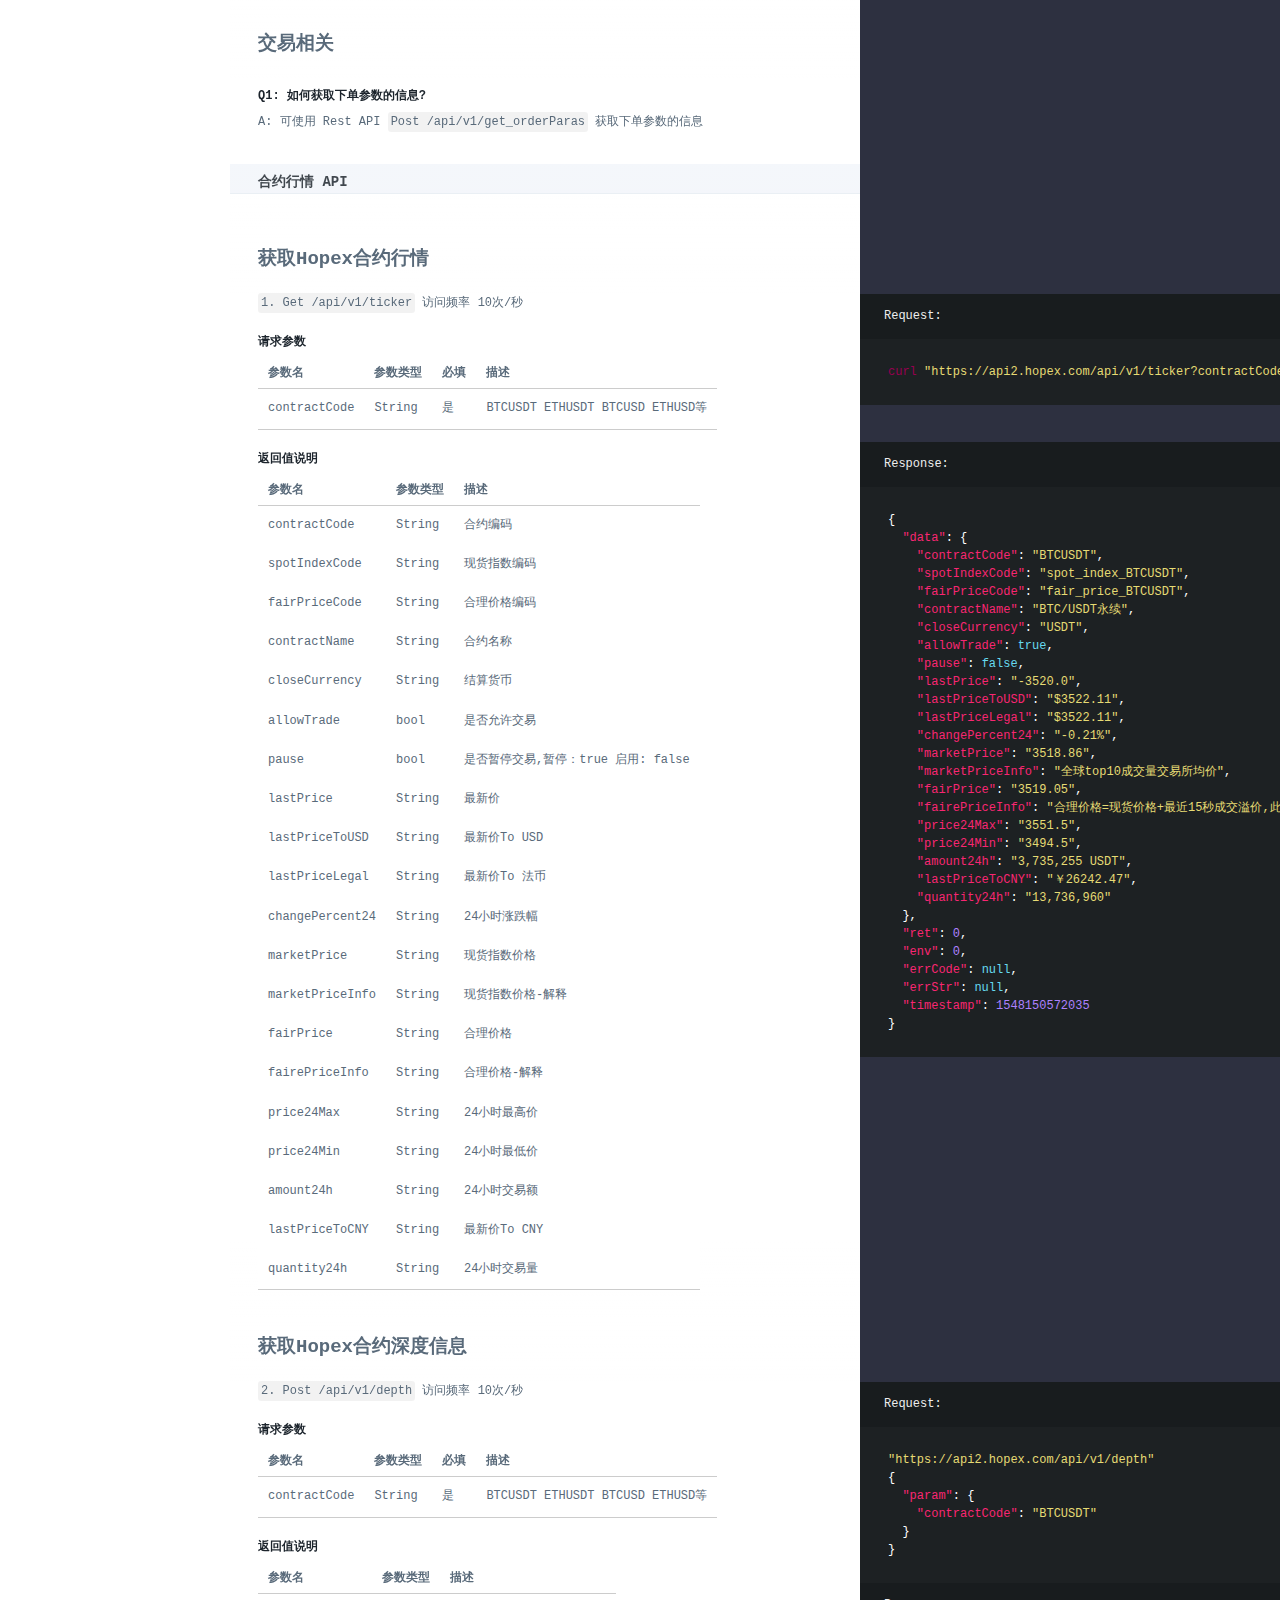
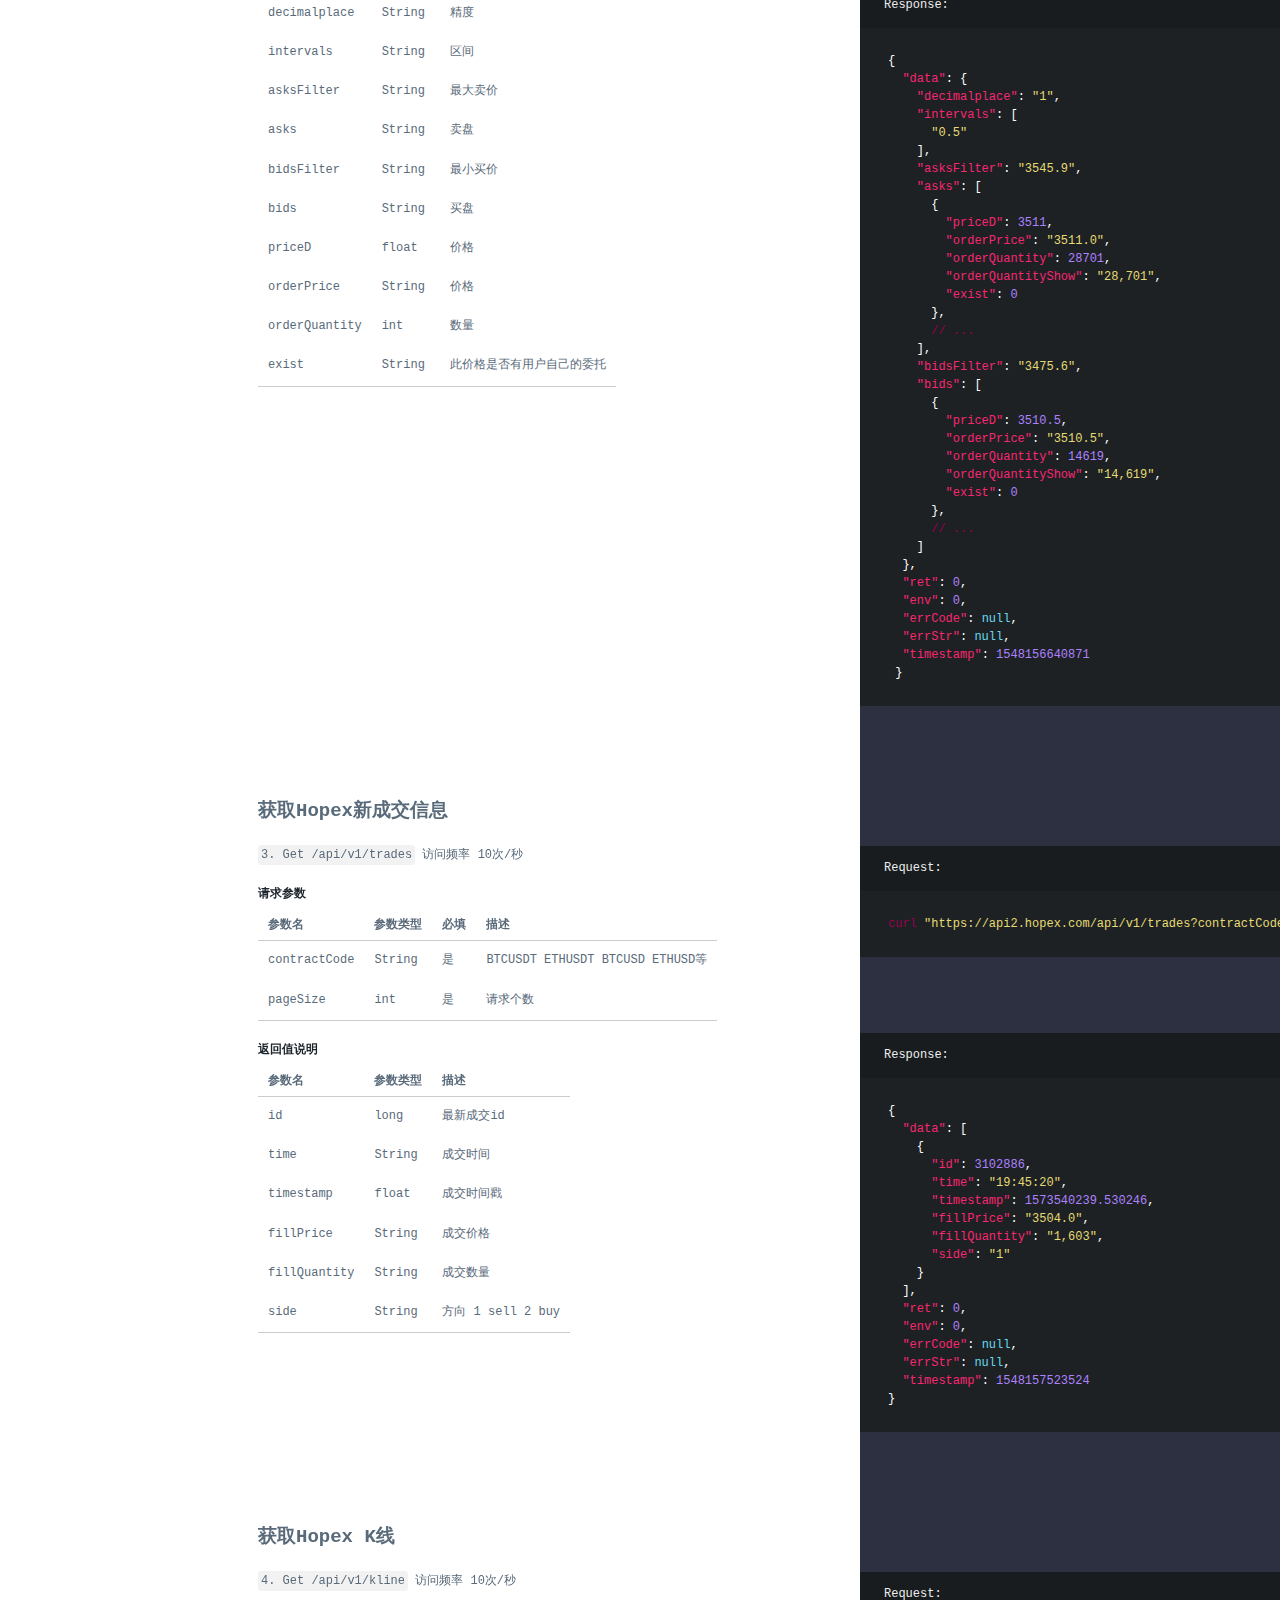
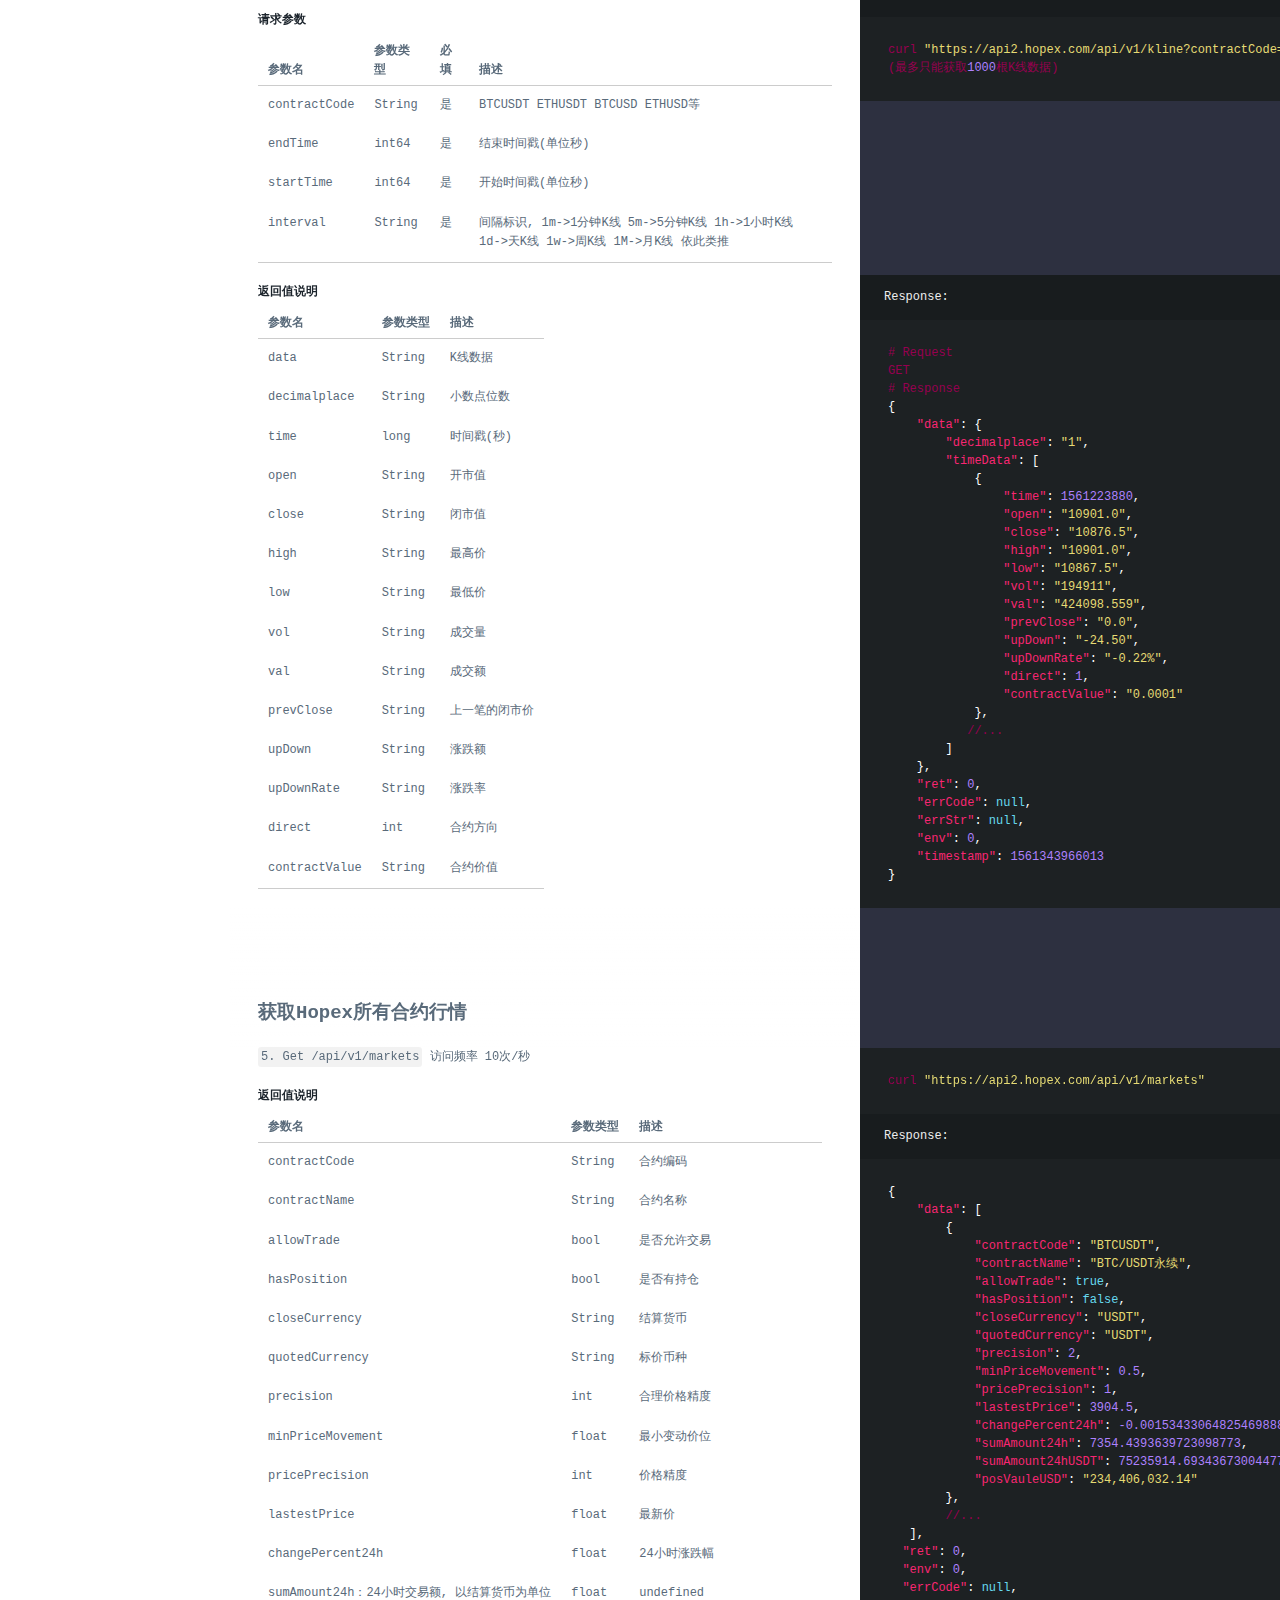
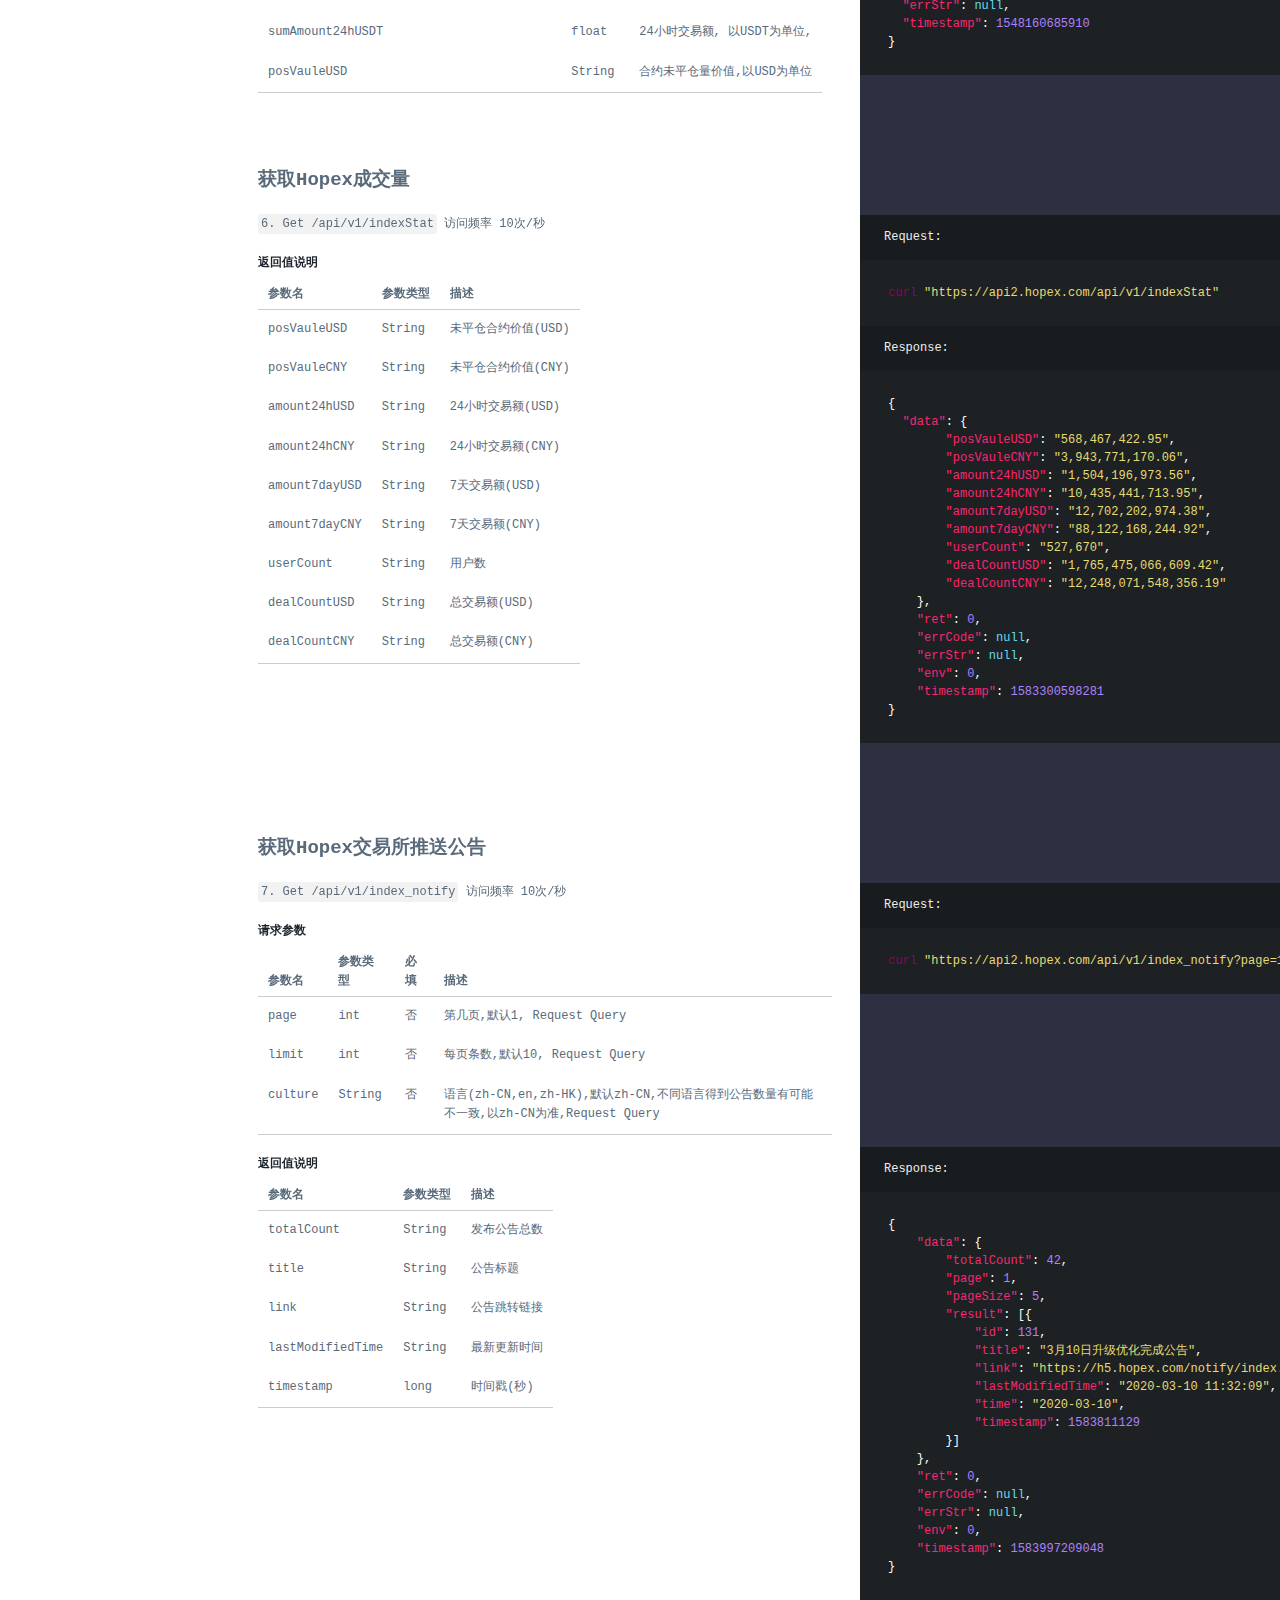
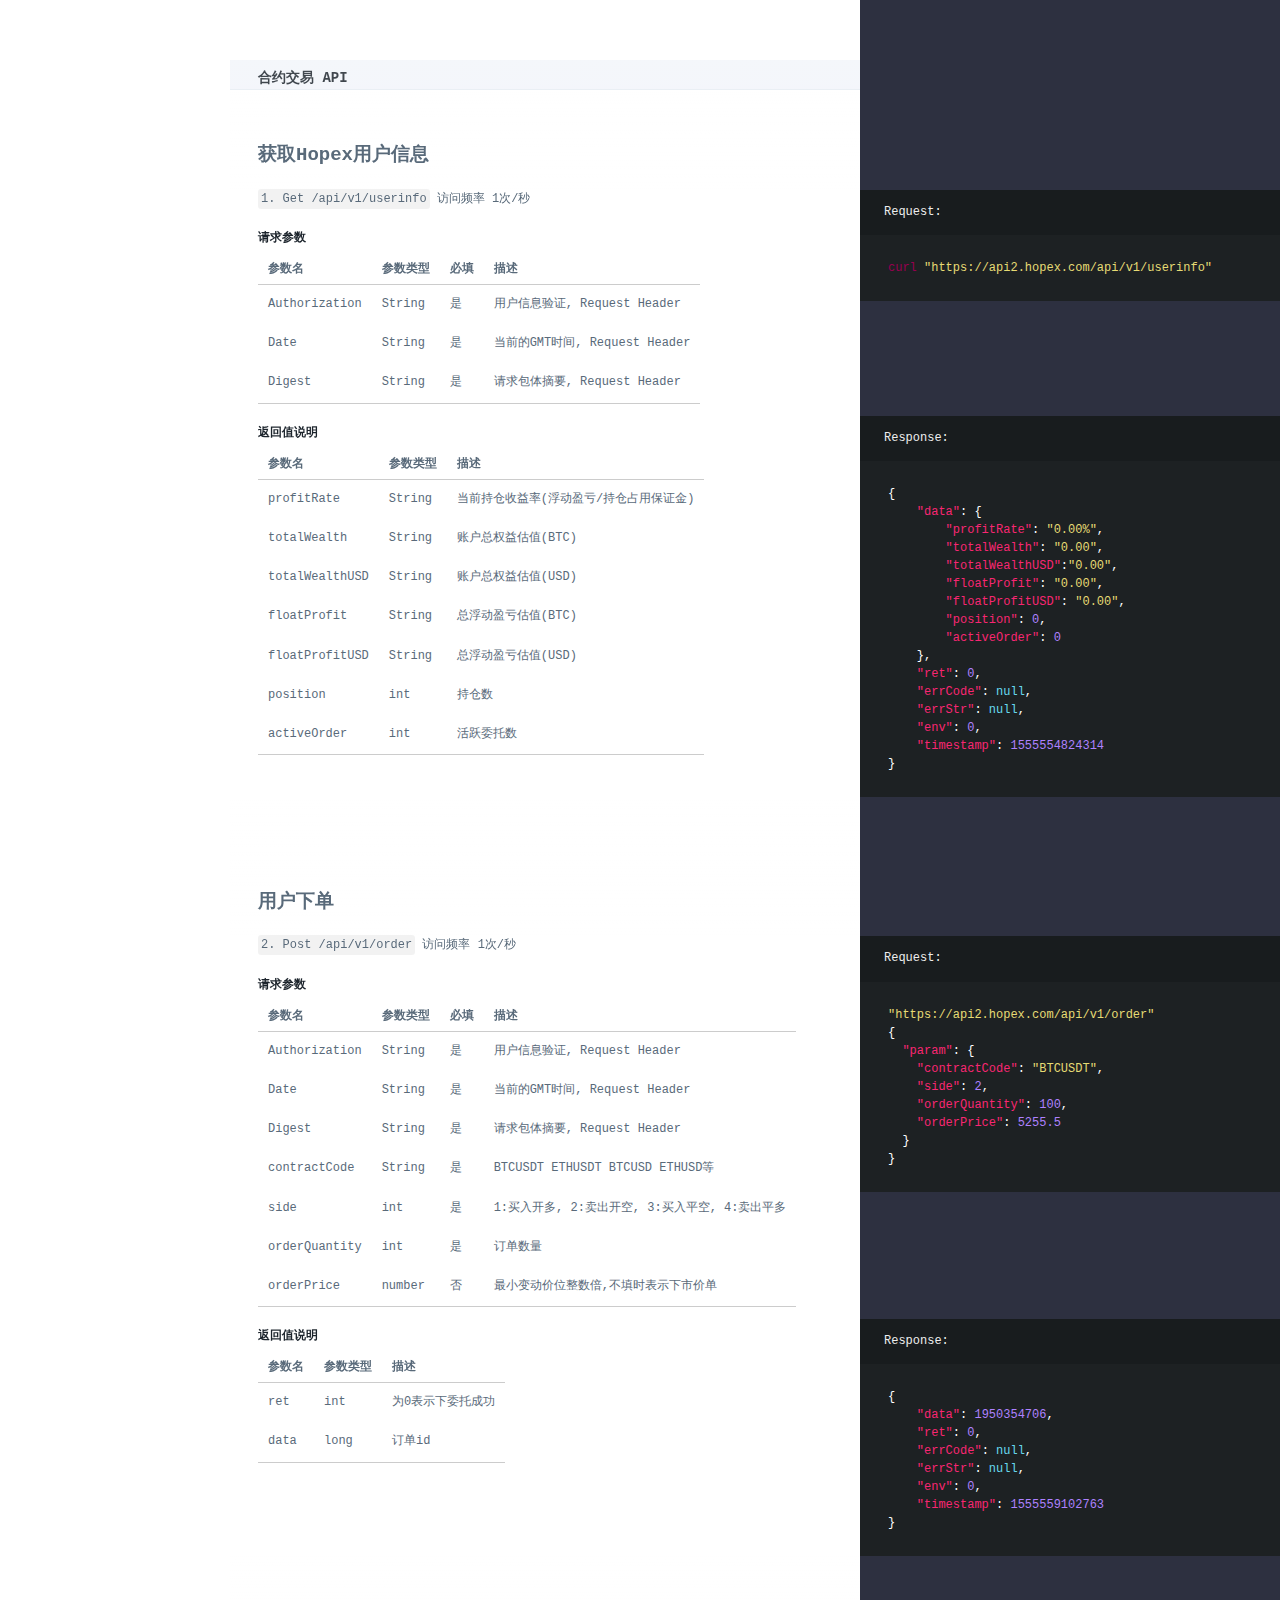
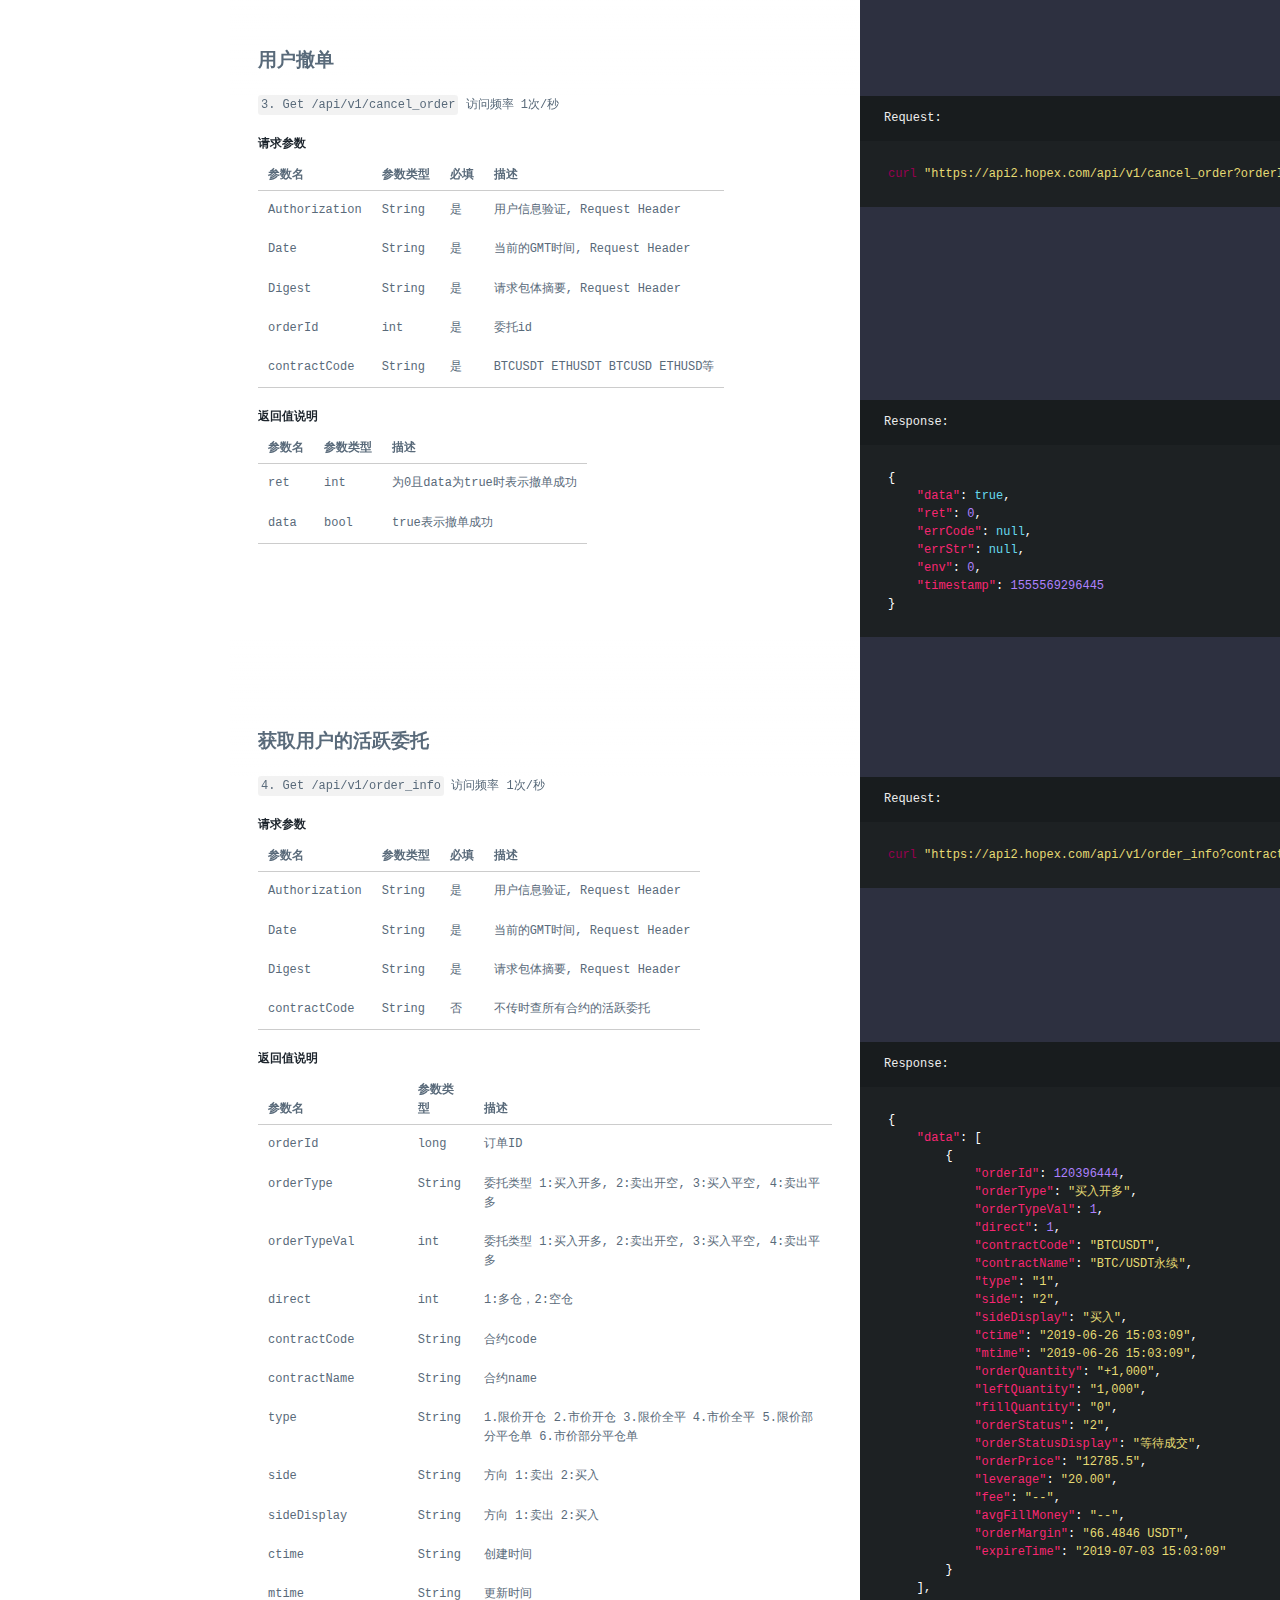
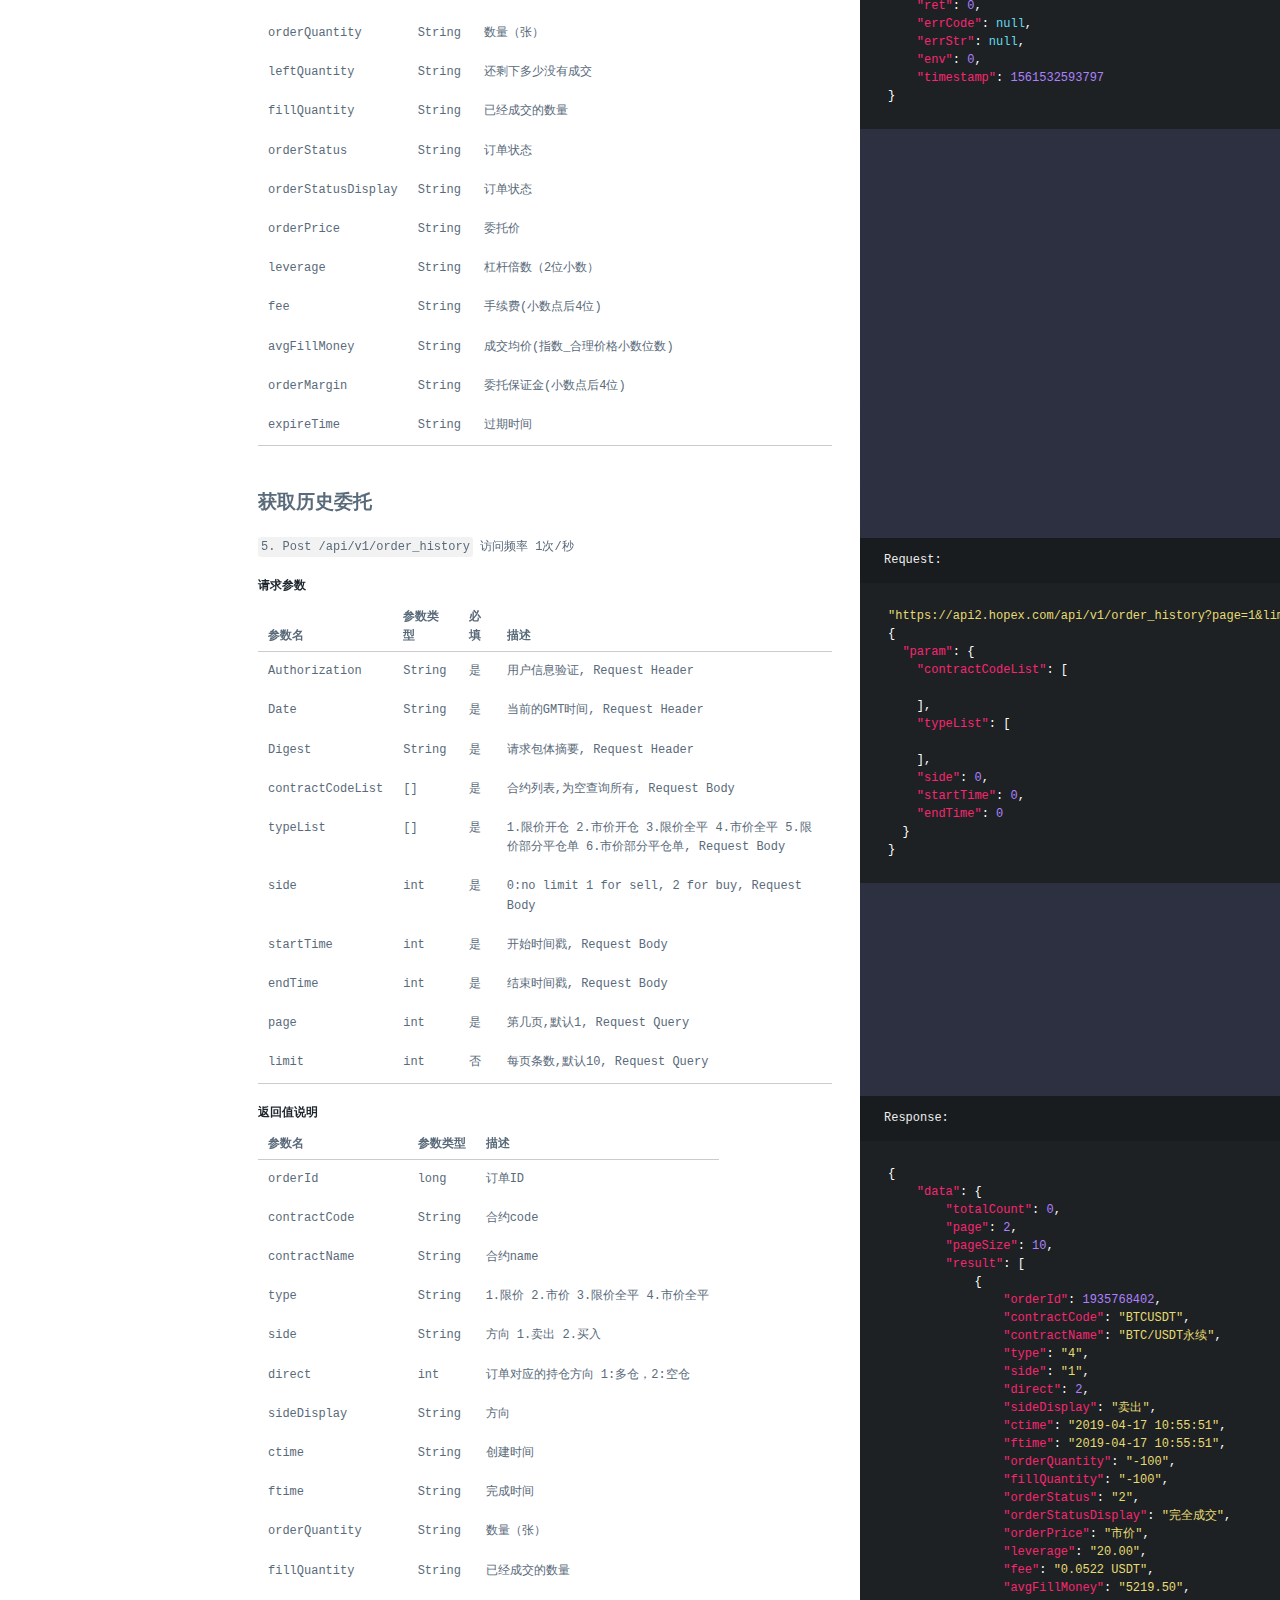
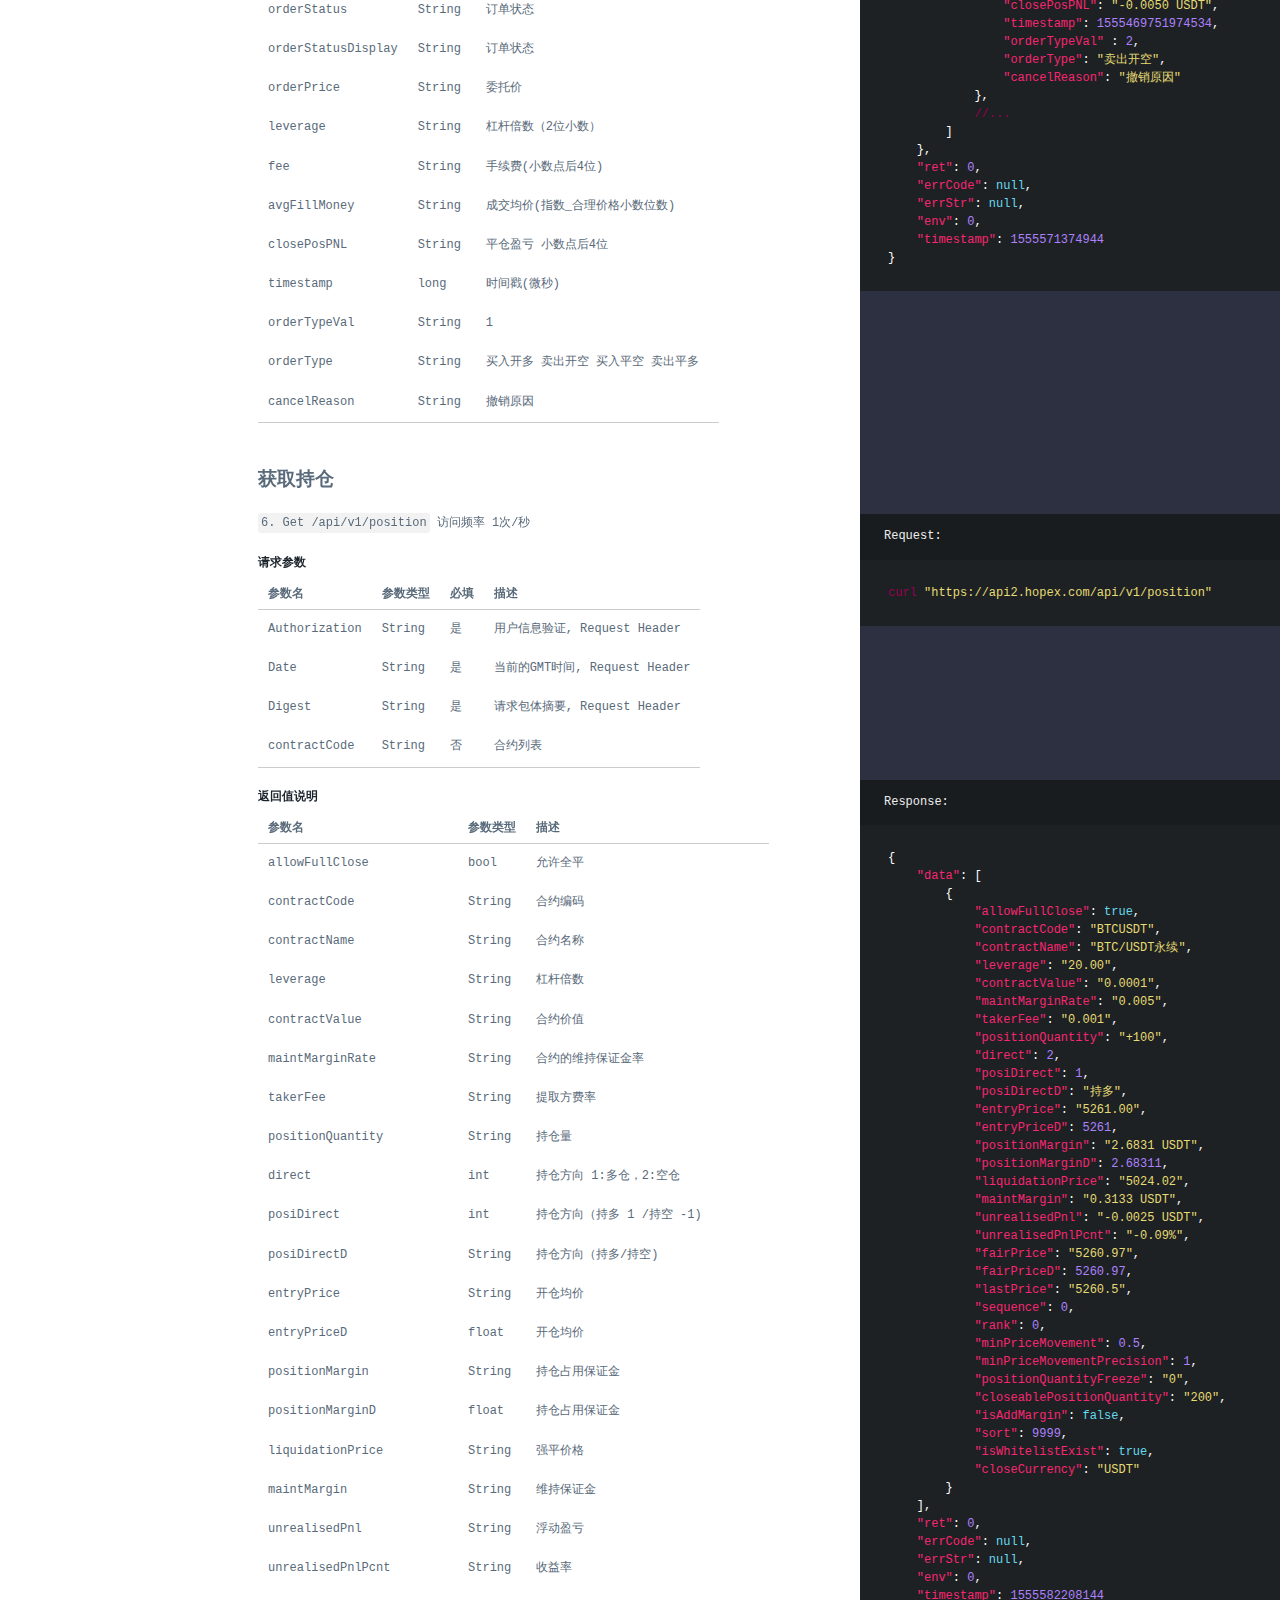
==== commit 04e8010d: "deploy: b716262fbfde9cb0757076fb1248bcc3559786e3" ====
--- a/index.html
+++ b/index.html
@@ -5,7 +5,7 @@
     <meta charset="utf-8">
     <meta content="IE=edge,chrome=1" http-equiv="X-UA-Compatible">
     <meta name="viewport" content="width=device-width, initial-scale=1, maximum-scale=1">
-    <title>API Reference</title>
+    <title>Hopex API</title>
 
     <style media="screen">
       .highlight table td { padding: 5px; }
@@ -279,29 +279,38 @@
   color: #859900;
 }
     </style>
-    <link href="stylesheets/screen-c9d8fa83.css" rel="stylesheet" media="screen" />
-    <link href="stylesheets/print-953e3353.css" rel="stylesheet" media="print" />
+    <link href="stylesheets/screen-b78352c7.css" rel="stylesheet" media="screen" />
+    <link href="stylesheets/print-628c1a7f.css" rel="stylesheet" media="print" />
       <script src="javascripts/all-e033bdd3.js"></script>
 
-    <script>
-      $(function() { setupCodeCopy(); });
-    </script>
   </head>
 
-  <body class="index" data-languages="[&quot;shell&quot;,&quot;ruby&quot;,&quot;python&quot;,&quot;javascript&quot;]">
+  <body class="index" data-languages="[&quot;json&quot;]">
     <a href="#" id="nav-button">
       <span>
         NAV
         <img src="images/navbar-cad8cdcb.png" alt="" />
       </span>
     </a>
+    <header>
+      <div class="flex_box">
+        <img src="images/logo_v1-992d9088.png" class="logo" alt="" />
+        <div class="nav_box">
+          <span class="nav_cell" style="display: none">
+            <a href="javascript:;" class="nav_first">v1<i class="icon_nav"></i></a>
+            <ul class="nav_ul">
+              <li>
+                <a href="/docs/contract/v1/en/" id="v1_url">v1</a>
+              </li>
+            </ul>
+          </span>
+        </div>
+      </div>
+      <a href="/docs/contract/v1/cn/" class="lang" id="lang_box">简体中文</a>
+    </header>
     <div class="toc-wrapper">
-      <img src="images/logo-1e815a84.png" class="logo" alt="" />
         <div class="lang-selector">
-              <a href="#" data-language-name="shell">shell</a>
-              <a href="#" data-language-name="ruby">ruby</a>
-              <a href="#" data-language-name="python">python</a>
-              <a href="#" data-language-name="javascript">javascript</a>
+              <a href="#" data-language-name="json">json</a>
         </div>
         <div class="search">
           <input type="text" class="search" id="input-search" placeholder="Search">
@@ -309,284 +318,3557 @@
         <ul class="search-results"></ul>
       <ul id="toc" class="toc-list-h1">
           <li>
-            <a href="#introduction" class="toc-h1 toc-link" data-title="Introduction">Introduction</a>
-          </li>
-          <li>
-            <a href="#authentication" class="toc-h1 toc-link" data-title="Authentication">Authentication</a>
-          </li>
-          <li>
-            <a href="#kittens" class="toc-h1 toc-link" data-title="Kittens">Kittens</a>
+            <a href="#5ea2e0cde2" class="toc-h1 toc-link" data-title="简介">简介</a>
               <ul class="toc-list-h2">
                   <li>
-                    <a href="#get-all-kittens" class="toc-h2 toc-link" data-title="Get All Kittens">Get All Kittens</a>
+                    <a href="#api" class="toc-h2 toc-link" data-title="API简介">API简介</a>
                   </li>
                   <li>
-                    <a href="#get-a-specific-kitten" class="toc-h2 toc-link" data-title="Get a Specific Kitten">Get a Specific Kitten</a>
-                  </li>
-                  <li>
-                    <a href="#delete-a-specific-kitten" class="toc-h2 toc-link" data-title="Delete a Specific Kitten">Delete a Specific Kitten</a>
+                    <a href="#d9ed27b09f" class="toc-h2 toc-link" data-title="请求交互">请求交互</a>
                   </li>
               </ul>
           </li>
           <li>
-            <a href="#errors" class="toc-h1 toc-link" data-title="Errors">Errors</a>
+            <a href="#2d07d50c97" class="toc-h1 toc-link" data-title="接入说明">接入说明</a>
+              <ul class="toc-list-h2">
+                  <li>
+                    <a href="#c2df8aa4e0" class="toc-h2 toc-link" data-title="接口预览">接口预览</a>
+                  </li>
+                  <li>
+                    <a href="#21d67c3c4c" class="toc-h2 toc-link" data-title="请求格式">请求格式</a>
+                  </li>
+                  <li>
+                    <a href="#dac673286f" class="toc-h2 toc-link" data-title="返回格式">返回格式</a>
+                  </li>
+                  <li>
+                    <a href="#b031dc9a85" class="toc-h2 toc-link" data-title="数据类型">数据类型</a>
+                  </li>
+              </ul>
+          </li>
+          <li>
+            <a href="#0adb1147b3" class="toc-h1 toc-link" data-title="常见问题">常见问题</a>
+              <ul class="toc-list-h2">
+                  <li>
+                    <a href="#cb2d08126e" class="toc-h2 toc-link" data-title="接入、验签相关">接入、验签相关</a>
+                  </li>
+                  <li>
+                    <a href="#43ee760de5" class="toc-h2 toc-link" data-title="行情相关">行情相关</a>
+                  </li>
+                  <li>
+                    <a href="#d9c242c3fe" class="toc-h2 toc-link" data-title="交易相关">交易相关</a>
+                  </li>
+              </ul>
+          </li>
+          <li>
+            <a href="#api-2" class="toc-h1 toc-link" data-title="合约行情 API">合约行情 API</a>
+              <ul class="toc-list-h2">
+                  <li>
+                    <a href="#hopex" class="toc-h2 toc-link" data-title="获取Hopex合约行情">获取Hopex合约行情</a>
+                  </li>
+                  <li>
+                    <a href="#hopex-2" class="toc-h2 toc-link" data-title="获取Hopex合约深度信息">获取Hopex合约深度信息</a>
+                  </li>
+                  <li>
+                    <a href="#hopex-3" class="toc-h2 toc-link" data-title="获取Hopex新成交信息">获取Hopex新成交信息</a>
+                  </li>
+                  <li>
+                    <a href="#hopex-k" class="toc-h2 toc-link" data-title="获取Hopex K线">获取Hopex K线</a>
+                  </li>
+                  <li>
+                    <a href="#hopex-4" class="toc-h2 toc-link" data-title="获取Hopex所有合约行情">获取Hopex所有合约行情</a>
+                  </li>
+                  <li>
+                    <a href="#hopex-5" class="toc-h2 toc-link" data-title="获取Hopex成交量">获取Hopex成交量</a>
+                  </li>
+                  <li>
+                    <a href="#hopex-6" class="toc-h2 toc-link" data-title="获取Hopex交易所推送公告">获取Hopex交易所推送公告</a>
+                  </li>
+              </ul>
+          </li>
+          <li>
+            <a href="#api-3" class="toc-h1 toc-link" data-title="合约交易 API">合约交易 API</a>
+              <ul class="toc-list-h2">
+                  <li>
+                    <a href="#hopex-7" class="toc-h2 toc-link" data-title="获取Hopex用户信息">获取Hopex用户信息</a>
+                  </li>
+                  <li>
+                    <a href="#73292b0f57" class="toc-h2 toc-link" data-title="用户下单">用户下单</a>
+                  </li>
+                  <li>
+                    <a href="#11d9e25be8" class="toc-h2 toc-link" data-title="用户撤单">用户撤单</a>
+                  </li>
+                  <li>
+                    <a href="#51eddc5aa9" class="toc-h2 toc-link" data-title="获取用户的活跃委托">获取用户的活跃委托</a>
+                  </li>
+                  <li>
+                    <a href="#4212d667d1" class="toc-h2 toc-link" data-title="获取历史委托">获取历史委托</a>
+                  </li>
+                  <li>
+                    <a href="#94eccbb1b8" class="toc-h2 toc-link" data-title="获取持仓">获取持仓</a>
+                  </li>
+                  <li>
+                    <a href="#f9e87fb381" class="toc-h2 toc-link" data-title="用户下条件单">用户下条件单</a>
+                  </li>
+                  <li>
+                    <a href="#4d2cea97f7" class="toc-h2 toc-link" data-title="查询条件单列表">查询条件单列表</a>
+                  </li>
+                  <li>
+                    <a href="#6a6d683558" class="toc-h2 toc-link" data-title="用户撤条件单">用户撤条件单</a>
+                  </li>
+                  <li>
+                    <a href="#224168edc1" class="toc-h2 toc-link" data-title="获取资产信息">获取资产信息</a>
+                  </li>
+                  <li>
+                    <a href="#24da12c248" class="toc-h2 toc-link" data-title="设置用户合约杠杆">设置用户合约杠杆</a>
+                  </li>
+                  <li>
+                    <a href="#ed645b50df" class="toc-h2 toc-link" data-title="获取下单参数">获取下单参数</a>
+                  </li>
+                  <li>
+                    <a href="#17307ac747" class="toc-h2 toc-link" data-title="获取强平历史">获取强平历史</a>
+                  </li>
+                  <li>
+                    <a href="#8e62101ca9" class="toc-h2 toc-link" data-title="获取用户出入金记录">获取用户出入金记录</a>
+                  </li>
+              </ul>
+          </li>
+          <li>
+            <a href="#api-4" class="toc-h1 toc-link" data-title="API验签">API验签</a>
+              <ul class="toc-list-h2">
+                  <li>
+                    <a href="#c81b9fb21f" class="toc-h2 toc-link" data-title="验证细节">验证细节</a>
+                  </li>
+                  <li>
+                    <a href="#a9e7f6e403" class="toc-h2 toc-link" data-title="示例程序">示例程序</a>
+                  </li>
+                  <li>
+                    <a href="#demo" class="toc-h2 toc-link" data-title="示例Demo">示例Demo</a>
+                  </li>
+              </ul>
           </li>
       </ul>
         <ul class="toc-footer">
-            <li><a href='#'>Sign Up for a Developer Key</a></li>
-            <li><a href='https://github.com/slatedocs/slate'>Documentation Powered by Slate</a></li>
+            <li><a href='https://web.hopex.com/myaccount?page=ApiManage'>创建API Key</a></li>
         </ul>
     </div>
     <div class="page-wrapper">
       <div class="dark-box"></div>
       <div class="content">
-        <h1 id='introduction'>Introduction</h1>
-<p>Welcome to the Kittn API! You can use our API to access Kittn API endpoints, which can get information on various cats, kittens, and breeds in our database.</p>
-
-<p>We have language bindings in Shell, Ruby, Python, and JavaScript! You can view code examples in the dark area to the right, and you can switch the programming language of the examples with the tabs in the top right.</p>
-
-<p>This example API documentation page was created with <a href="https://github.com/slatedocs/slate">Slate</a>. Feel free to edit it and use it as a base for your own API&#39;s documentation.</p>
-<h1 id='authentication'>Authentication</h1>
-<blockquote>
-<p>To authorize, use this code:</p>
-</blockquote>
-<div class="highlight"><pre class="highlight ruby tab-ruby"><code><span class="nb">require</span> <span class="s1">'kittn'</span>
-
-<span class="n">api</span> <span class="o">=</span> <span class="no">Kittn</span><span class="o">::</span><span class="no">APIClient</span><span class="p">.</span><span class="nf">authorize!</span><span class="p">(</span><span class="s1">'meowmeowmeow'</span><span class="p">)</span>
-</code></pre></div><div class="highlight"><pre class="highlight python tab-python"><code><span class="kn">import</span> <span class="nn">kittn</span>
-
-<span class="n">api</span> <span class="o">=</span> <span class="n">kittn</span><span class="p">.</span><span class="n">authorize</span><span class="p">(</span><span class="s">'meowmeowmeow'</span><span class="p">)</span>
-</code></pre></div><div class="highlight"><pre class="highlight shell tab-shell"><code><span class="c"># With shell, you can just pass the correct header with each request</span>
-curl <span class="s2">"api_endpoint_here"</span> <span class="se">\</span>
-  <span class="nt">-H</span> <span class="s2">"Authorization: meowmeowmeow"</span>
-</code></pre></div><div class="highlight"><pre class="highlight javascript tab-javascript"><code><span class="kd">const</span> <span class="nx">kittn</span> <span class="o">=</span> <span class="nx">require</span><span class="p">(</span><span class="dl">'</span><span class="s1">kittn</span><span class="dl">'</span><span class="p">);</span>
-
-<span class="kd">let</span> <span class="nx">api</span> <span class="o">=</span> <span class="nx">kittn</span><span class="p">.</span><span class="nx">authorize</span><span class="p">(</span><span class="dl">'</span><span class="s1">meowmeowmeow</span><span class="dl">'</span><span class="p">);</span>
-</code></pre></div>
-<blockquote>
-<p>Make sure to replace <code>meowmeowmeow</code> with your API key.</p>
-</blockquote>
-
-<p>Kittn uses API keys to allow access to the API. You can register a new Kittn API key at our <a href="http://example.com/developers">developer portal</a>.</p>
-
-<p>Kittn expects for the API key to be included in all API requests to the server in a header that looks like the following:</p>
-
-<p><code>Authorization: meowmeowmeow</code></p>
-
-<aside class="notice">
-You must replace <code>meowmeowmeow</code> with your personal API key.
-</aside>
-<h1 id='kittens'>Kittens</h1><h2 id='get-all-kittens'>Get All Kittens</h2><div class="highlight"><pre class="highlight ruby tab-ruby"><code><span class="nb">require</span> <span class="s1">'kittn'</span>
-
-<span class="n">api</span> <span class="o">=</span> <span class="no">Kittn</span><span class="o">::</span><span class="no">APIClient</span><span class="p">.</span><span class="nf">authorize!</span><span class="p">(</span><span class="s1">'meowmeowmeow'</span><span class="p">)</span>
-<span class="n">api</span><span class="p">.</span><span class="nf">kittens</span><span class="p">.</span><span class="nf">get</span>
-</code></pre></div><div class="highlight"><pre class="highlight python tab-python"><code><span class="kn">import</span> <span class="nn">kittn</span>
-
-<span class="n">api</span> <span class="o">=</span> <span class="n">kittn</span><span class="p">.</span><span class="n">authorize</span><span class="p">(</span><span class="s">'meowmeowmeow'</span><span class="p">)</span>
-<span class="n">api</span><span class="p">.</span><span class="n">kittens</span><span class="p">.</span><span class="n">get</span><span class="p">()</span>
-</code></pre></div><div class="highlight"><pre class="highlight shell tab-shell"><code>curl <span class="s2">"http://example.com/api/kittens"</span> <span class="se">\</span>
-  <span class="nt">-H</span> <span class="s2">"Authorization: meowmeowmeow"</span>
-</code></pre></div><div class="highlight"><pre class="highlight javascript tab-javascript"><code><span class="kd">const</span> <span class="nx">kittn</span> <span class="o">=</span> <span class="nx">require</span><span class="p">(</span><span class="dl">'</span><span class="s1">kittn</span><span class="dl">'</span><span class="p">);</span>
-
-<span class="kd">let</span> <span class="nx">api</span> <span class="o">=</span> <span class="nx">kittn</span><span class="p">.</span><span class="nx">authorize</span><span class="p">(</span><span class="dl">'</span><span class="s1">meowmeowmeow</span><span class="dl">'</span><span class="p">);</span>
-<span class="kd">let</span> <span class="nx">kittens</span> <span class="o">=</span> <span class="nx">api</span><span class="p">.</span><span class="nx">kittens</span><span class="p">.</span><span class="kd">get</span><span class="p">();</span>
-</code></pre></div>
-<blockquote>
-<p>The above command returns JSON structured like this:</p>
-</blockquote>
-<div class="highlight"><pre class="highlight json tab-json"><code><span class="p">[</span><span class="w">
-  </span><span class="p">{</span><span class="w">
-    </span><span class="nl">"id"</span><span class="p">:</span><span class="w"> </span><span class="mi">1</span><span class="p">,</span><span class="w">
-    </span><span class="nl">"name"</span><span class="p">:</span><span class="w"> </span><span class="s2">"Fluffums"</span><span class="p">,</span><span class="w">
-    </span><span class="nl">"breed"</span><span class="p">:</span><span class="w"> </span><span class="s2">"calico"</span><span class="p">,</span><span class="w">
-    </span><span class="nl">"fluffiness"</span><span class="p">:</span><span class="w"> </span><span class="mi">6</span><span class="p">,</span><span class="w">
-    </span><span class="nl">"cuteness"</span><span class="p">:</span><span class="w"> </span><span class="mi">7</span><span class="w">
-  </span><span class="p">},</span><span class="w">
-  </span><span class="p">{</span><span class="w">
-    </span><span class="nl">"id"</span><span class="p">:</span><span class="w"> </span><span class="mi">2</span><span class="p">,</span><span class="w">
-    </span><span class="nl">"name"</span><span class="p">:</span><span class="w"> </span><span class="s2">"Max"</span><span class="p">,</span><span class="w">
-    </span><span class="nl">"breed"</span><span class="p">:</span><span class="w"> </span><span class="s2">"unknown"</span><span class="p">,</span><span class="w">
-    </span><span class="nl">"fluffiness"</span><span class="p">:</span><span class="w"> </span><span class="mi">5</span><span class="p">,</span><span class="w">
-    </span><span class="nl">"cuteness"</span><span class="p">:</span><span class="w"> </span><span class="mi">10</span><span class="w">
-  </span><span class="p">}</span><span class="w">
-</span><span class="p">]</span><span class="w">
-</span></code></pre></div>
-<p>This endpoint retrieves all kittens.</p>
-<h3 id='http-request'>HTTP Request</h3>
-<p><code>GET http://example.com/api/kittens</code></p>
-<h3 id='query-parameters'>Query Parameters</h3>
-<table><thead>
-<tr>
-<th>Parameter</th>
-<th>Default</th>
-<th>Description</th>
-</tr>
-</thead><tbody>
-<tr>
-<td>include_cats</td>
-<td>false</td>
-<td>If set to true, the result will also include cats.</td>
-</tr>
-<tr>
-<td>available</td>
-<td>true</td>
-<td>If set to false, the result will include kittens that have already been adopted.</td>
-</tr>
-</tbody></table>
-
-<aside class="success">
-Remember — a happy kitten is an authenticated kitten!
-</aside>
-<h2 id='get-a-specific-kitten'>Get a Specific Kitten</h2><div class="highlight"><pre class="highlight ruby tab-ruby"><code><span class="nb">require</span> <span class="s1">'kittn'</span>
-
-<span class="n">api</span> <span class="o">=</span> <span class="no">Kittn</span><span class="o">::</span><span class="no">APIClient</span><span class="p">.</span><span class="nf">authorize!</span><span class="p">(</span><span class="s1">'meowmeowmeow'</span><span class="p">)</span>
-<span class="n">api</span><span class="p">.</span><span class="nf">kittens</span><span class="p">.</span><span class="nf">get</span><span class="p">(</span><span class="mi">2</span><span class="p">)</span>
-</code></pre></div><div class="highlight"><pre class="highlight python tab-python"><code><span class="kn">import</span> <span class="nn">kittn</span>
-
-<span class="n">api</span> <span class="o">=</span> <span class="n">kittn</span><span class="p">.</span><span class="n">authorize</span><span class="p">(</span><span class="s">'meowmeowmeow'</span><span class="p">)</span>
-<span class="n">api</span><span class="p">.</span><span class="n">kittens</span><span class="p">.</span><span class="n">get</span><span class="p">(</span><span class="mi">2</span><span class="p">)</span>
-</code></pre></div><div class="highlight"><pre class="highlight shell tab-shell"><code>curl <span class="s2">"http://example.com/api/kittens/2"</span> <span class="se">\</span>
-  <span class="nt">-H</span> <span class="s2">"Authorization: meowmeowmeow"</span>
-</code></pre></div><div class="highlight"><pre class="highlight javascript tab-javascript"><code><span class="kd">const</span> <span class="nx">kittn</span> <span class="o">=</span> <span class="nx">require</span><span class="p">(</span><span class="dl">'</span><span class="s1">kittn</span><span class="dl">'</span><span class="p">);</span>
-
-<span class="kd">let</span> <span class="nx">api</span> <span class="o">=</span> <span class="nx">kittn</span><span class="p">.</span><span class="nx">authorize</span><span class="p">(</span><span class="dl">'</span><span class="s1">meowmeowmeow</span><span class="dl">'</span><span class="p">);</span>
-<span class="kd">let</span> <span class="nx">max</span> <span class="o">=</span> <span class="nx">api</span><span class="p">.</span><span class="nx">kittens</span><span class="p">.</span><span class="kd">get</span><span class="p">(</span><span class="mi">2</span><span class="p">);</span>
-</code></pre></div>
-<blockquote>
-<p>The above command returns JSON structured like this:</p>
-</blockquote>
+        <h1 id='5ea2e0cde2'>简介</h1><h2 id='api'>API简介</h2>
+<p>欢迎使用Hopex API！</p>
+
+<p>此文档是HopexAPI的唯一官方文档，汇贝API提供的功能和服务会在此持续更新，请大家及时关注。</p>
+
+<p>通过点击右上方的语言按钮来切换文档语言。</p>
+
+<p>文档右侧是请求参数以及响应结果的示例。</p>
+<h2 id='d9ed27b09f'>请求交互</h2>
+<p>REST访问的根URL：<code>https://api2.hopex.com/api/v1/</code> </p>
+
+<p>所有请求基于Https协议</p>
+
+<p>请求交互说明<br>
+1. 请求参数：根据接口请求参数规定进行参数封装。<br>
+2. 提交请求参数：将封装好的请求参数通过POST 或GET 方式提交至服务器。<br>
+3. 服务器响应：服务器首先对用户请求数据进行参数安全校验,通过校验后根据业务逻辑将响应数据以JSON格式返回给用户。<br>
+4. 数据处理：对服务器响应数据进行处理。 </p>
+<h1 id='2d07d50c97'>接入说明</h1><h2 id='c2df8aa4e0'>接口预览</h2>
+<table><thead>
+<tr>
+<th style="text-align: left">请求方式</th>
+<th style="text-align: left">请求Url</th>
+<th style="text-align: left">描述</th>
+</tr>
+</thead><tbody>
+<tr>
+<td style="text-align: left">Get</td>
+<td style="text-align: left"><a href="#hopex">/api/v1/ticker</a></td>
+<td style="text-align: left">获取Hopex合约行情</td>
+</tr>
+<tr>
+<td style="text-align: left">Post</td>
+<td style="text-align: left"><a href="#hopex-2">/api/v1/depth</a></td>
+<td style="text-align: left">获取Hopex合约深度信息</td>
+</tr>
+<tr>
+<td style="text-align: left">Get</td>
+<td style="text-align: left"><a href="#hopex-3">/api/v1/trades</a></td>
+<td style="text-align: left">获取Hopex新成交信息</td>
+</tr>
+<tr>
+<td style="text-align: left">Get</td>
+<td style="text-align: left"><a href="#hopex-k">/api/v1/kline</a></td>
+<td style="text-align: left">获取Hopex K线</td>
+</tr>
+<tr>
+<td style="text-align: left">Get</td>
+<td style="text-align: left"><a href="#hopex-4">/api/v1/markets</a></td>
+<td style="text-align: left">获取Hopex 所有合约行情</td>
+</tr>
+<tr>
+<td style="text-align: left">Get</td>
+<td style="text-align: left"><a href="#hopex-5">/api/v1/indexStat</a></td>
+<td style="text-align: left">获取Hopex成交量</td>
+</tr>
+<tr>
+<td style="text-align: left">Get</td>
+<td style="text-align: left"><a href="#hopex-6">/api/v1/index_notify</a></td>
+<td style="text-align: left">获取Hopex交易所推送公告</td>
+</tr>
+<tr>
+<td style="text-align: left">Get</td>
+<td style="text-align: left"><a href="#hopex-7">/api/v1/userinfo</a></td>
+<td style="text-align: left">获取Hopex用户信息</td>
+</tr>
+<tr>
+<td style="text-align: left">Post</td>
+<td style="text-align: left"><a href="#73292b0f57">/api/v1/order</a></td>
+<td style="text-align: left">用户下单</td>
+</tr>
+<tr>
+<td style="text-align: left">Get</td>
+<td style="text-align: left"><a href="#11d9e25be8">/api/v1/cancel_order</a></td>
+<td style="text-align: left">用户撤单</td>
+</tr>
+<tr>
+<td style="text-align: left">Get</td>
+<td style="text-align: left"><a href="#51eddc5aa9">/api/v1/order_info</a></td>
+<td style="text-align: left">获取用户的活跃委托</td>
+</tr>
+<tr>
+<td style="text-align: left">Post</td>
+<td style="text-align: left"><a href="#4212d667d1">/api/v1/order_history</a></td>
+<td style="text-align: left">获取历史委托</td>
+</tr>
+<tr>
+<td style="text-align: left">Get</td>
+<td style="text-align: left"><a href="#94eccbb1b8">/api/v1/position</a></td>
+<td style="text-align: left">获取持仓</td>
+</tr>
+<tr>
+<td style="text-align: left">Post</td>
+<td style="text-align: left"><a href="#f9e87fb381">/api/v1/condition_order</a></td>
+<td style="text-align: left">下条件单</td>
+</tr>
+<tr>
+<td style="text-align: left">Post</td>
+<td style="text-align: left"><a href="#4d2cea97f7">/api/v1/condition_order_info</a></td>
+<td style="text-align: left">查询条件单列表</td>
+</tr>
+<tr>
+<td style="text-align: left">Post</td>
+<td style="text-align: left"><a href="#6a6d683558">/api/v1/cancel_condition_order</a></td>
+<td style="text-align: left">用户撤条件单</td>
+</tr>
+<tr>
+<td style="text-align: left">Get</td>
+<td style="text-align: left"><a href="#224168edc1">/api/v1/wallet</a></td>
+<td style="text-align: left">获取资产信息</td>
+</tr>
+<tr>
+<td style="text-align: left">Get</td>
+<td style="text-align: left"><a href="#24da12c248">/api/v1/set_leverage</a></td>
+<td style="text-align: left">设置用户合约杠杆</td>
+</tr>
+<tr>
+<td style="text-align: left">Post</td>
+<td style="text-align: left"><a href="#ed645b50df">/api/v1/get_orderParas</a></td>
+<td style="text-align: left">获取下单参数</td>
+</tr>
+<tr>
+<td style="text-align: left">Post</td>
+<td style="text-align: left"><a href="#17307ac747">/api/v1/liquidation_history</a></td>
+<td style="text-align: left">获取强平历史</td>
+</tr>
+<tr>
+<td style="text-align: left">Get</td>
+<td style="text-align: left"><a href="#8e62101ca9">/api/v1/account_records</a></td>
+<td style="text-align: left">获取用户出入金记录</td>
+</tr>
+</tbody></table>
+<h2 id='21d67c3c4c'>请求格式</h2>
+<p>所有的API请求都是restful，目前只有两种方法：GET和POST</p>
+
+<ul>
+<li>GET请求：所有的参数都在路径参数里</li>
+<li>POST请求，所有参数以JSON格式发送在请求主体（body）里</li>
+<li>需要密钥验证的请求需在请求头(Header)添加 <code>Authorization</code>,<code>Date</code>,<code>Digest</code>,验证细节参考<a href="#c81b9fb21f">API验签</a></li>
+</ul>
+<h2 id='dac673286f'>返回格式</h2>
+<p>所有的接口都是JSON格式。</p>
 <div class="highlight"><pre class="highlight json tab-json"><code><span class="p">{</span><span class="w">
-  </span><span class="nl">"id"</span><span class="p">:</span><span class="w"> </span><span class="mi">2</span><span class="p">,</span><span class="w">
-  </span><span class="nl">"name"</span><span class="p">:</span><span class="w"> </span><span class="s2">"Max"</span><span class="p">,</span><span class="w">
-  </span><span class="nl">"breed"</span><span class="p">:</span><span class="w"> </span><span class="s2">"unknown"</span><span class="p">,</span><span class="w">
-  </span><span class="nl">"fluffiness"</span><span class="p">:</span><span class="w"> </span><span class="mi">5</span><span class="p">,</span><span class="w">
-  </span><span class="nl">"cuteness"</span><span class="p">:</span><span class="w"> </span><span class="mi">10</span><span class="w">
+  </span><span class="nl">"ret"</span><span class="p">:</span><span class="w"> </span><span class="mi">0</span><span class="p">,</span><span class="w">
+  </span><span class="nl">"errCode"</span><span class="p">:</span><span class="w"> </span><span class="kc">null</span><span class="p">,</span><span class="w">
+  </span><span class="nl">"errStr"</span><span class="p">:</span><span class="w"> </span><span class="kc">null</span><span class="p">,</span><span class="w">
+  </span><span class="nl">"timestamp"</span><span class="p">:</span><span class="w"> </span><span class="mi">1604975001875</span><span class="p">,</span><span class="w">
+  </span><span class="nl">"data"</span><span class="p">:</span><span class="w"> </span><span class="err">//</span><span class="w"> </span><span class="err">per</span><span class="w"> </span><span class="err">API</span><span class="w"> </span><span class="err">response</span><span class="w"> </span><span class="err">data</span><span class="w"> </span><span class="err">in</span><span class="w"> </span><span class="err">nested</span><span class="w"> </span><span class="err">JSON</span><span class="w"> </span><span class="err">object</span><span class="w">
 </span><span class="p">}</span><span class="w">
 </span></code></pre></div>
-<p>This endpoint retrieves a specific kitten.</p>
-
-<aside class="warning">Inside HTML code blocks like this one, you can't use Markdown, so use <code>&lt;code&gt;</code> blocks to denote code.</aside>
-<h3 id='http-request-2'>HTTP Request</h3>
-<p><code>GET http://example.com/kittens/&lt;ID&gt;</code></p>
-<h3 id='url-parameters'>URL Parameters</h3>
-<table><thead>
-<tr>
-<th>Parameter</th>
-<th>Description</th>
-</tr>
-</thead><tbody>
-<tr>
-<td>ID</td>
-<td>The ID of the kitten to retrieve</td>
-</tr>
-</tbody></table>
-<h2 id='delete-a-specific-kitten'>Delete a Specific Kitten</h2><div class="highlight"><pre class="highlight ruby tab-ruby"><code><span class="nb">require</span> <span class="s1">'kittn'</span>
-
-<span class="n">api</span> <span class="o">=</span> <span class="no">Kittn</span><span class="o">::</span><span class="no">APIClient</span><span class="p">.</span><span class="nf">authorize!</span><span class="p">(</span><span class="s1">'meowmeowmeow'</span><span class="p">)</span>
-<span class="n">api</span><span class="p">.</span><span class="nf">kittens</span><span class="p">.</span><span class="nf">delete</span><span class="p">(</span><span class="mi">2</span><span class="p">)</span>
-</code></pre></div><div class="highlight"><pre class="highlight python tab-python"><code><span class="kn">import</span> <span class="nn">kittn</span>
-
-<span class="n">api</span> <span class="o">=</span> <span class="n">kittn</span><span class="p">.</span><span class="n">authorize</span><span class="p">(</span><span class="s">'meowmeowmeow'</span><span class="p">)</span>
-<span class="n">api</span><span class="p">.</span><span class="n">kittens</span><span class="p">.</span><span class="n">delete</span><span class="p">(</span><span class="mi">2</span><span class="p">)</span>
-</code></pre></div><div class="highlight"><pre class="highlight shell tab-shell"><code>curl <span class="s2">"http://example.com/api/kittens/2"</span> <span class="se">\</span>
-  <span class="nt">-X</span> DELETE <span class="se">\</span>
-  <span class="nt">-H</span> <span class="s2">"Authorization: meowmeowmeow"</span>
-</code></pre></div><div class="highlight"><pre class="highlight javascript tab-javascript"><code><span class="kd">const</span> <span class="nx">kittn</span> <span class="o">=</span> <span class="nx">require</span><span class="p">(</span><span class="dl">'</span><span class="s1">kittn</span><span class="dl">'</span><span class="p">);</span>
-
-<span class="kd">let</span> <span class="nx">api</span> <span class="o">=</span> <span class="nx">kittn</span><span class="p">.</span><span class="nx">authorize</span><span class="p">(</span><span class="dl">'</span><span class="s1">meowmeowmeow</span><span class="dl">'</span><span class="p">);</span>
-<span class="kd">let</span> <span class="nx">max</span> <span class="o">=</span> <span class="nx">api</span><span class="p">.</span><span class="nx">kittens</span><span class="p">.</span><span class="k">delete</span><span class="p">(</span><span class="mi">2</span><span class="p">);</span>
-</code></pre></div>
-<blockquote>
-<p>The above command returns JSON structured like this:</p>
+<table><thead>
+<tr>
+<th style="text-align: left">参数名称</th>
+<th style="text-align: left">数据类型</th>
+<th style="text-align: left">描述</th>
+</tr>
+</thead><tbody>
+<tr>
+<td style="text-align: left">ret</td>
+<td style="text-align: left">int</td>
+<td style="text-align: left">API接口返回状态, 0:正常, -1:异常</td>
+</tr>
+<tr>
+<td style="text-align: left">errCode</td>
+<td style="text-align: left">string</td>
+<td style="text-align: left">接口数据返回的错误编码</td>
+</tr>
+<tr>
+<td style="text-align: left">errStr</td>
+<td style="text-align: left">string</td>
+<td style="text-align: left">接口返回的错误信息</td>
+</tr>
+<tr>
+<td style="text-align: left">data</td>
+<td style="text-align: left">object</td>
+<td style="text-align: left">接口返回数据主体</td>
+</tr>
+<tr>
+<td style="text-align: left">timestamp</td>
+<td style="text-align: left">long</td>
+<td style="text-align: left">接口返回的UTC时间的时间戳，单位毫秒</td>
+</tr>
+</tbody></table>
+<h2 id='b031dc9a85'>数据类型</h2>
+<p>本文档对JSON格式中数据类型的描述做如下约定：</p>
+
+<ul>
+<li><code>string</code>: 字符串类型，用双引号（&quot;）引用</li>
+<li><code>int</code>: 32位整数，主要涉及到状态码、大小、次数等</li>
+<li><code>long</code>: 64位整数，主要涉及到Id和时间戳</li>
+<li><code>float</code>: 浮点数，主要涉及到金额和价格，建议程序中使用高精度浮点型</li>
+<li><code>bool</code>: 布尔值，主要涉及到是否暂停交易</li>
+</ul>
+<h1 id='0adb1147b3'>常见问题</h1><h2 id='cb2d08126e'>接入、验签相关</h2><h3 id='q1-api-key'>Q1: 一个用户可以申请多少个Api Key?</h3>
+<p>A: 每个用户可以创建一个交易Api Key和一个只读Api Key</p>
+<h3 id='q2-api-key-api-key'>Q2: 交易Api Key跟只读Api Key有什么区别?</h3>
+<p>A: 只读Api Key无法访问下单、撤单接口，其他查询接口均可使用，交易Api Key则可以访问所有接口</p>
+<h3 id='q3-quot-hmac-signature-does-not-match-quot'>Q3: 访问接口返回&quot;HMAC signature does not match&quot;</h3>
+<p>A: 请检查是否属于以下情况：</p>
+
+<ol>
+<li><p>访问接口使用的Api Key跟Api Secret不正确</p></li>
+<li><p>访问接口时请求头签名内标明的接口路径与访问的接口路径不一致</p></li>
+</ol>
+<h3 id='q4-quot-api-rate-limit-exceeded-quot'>Q4: 访问接口返回&quot;API rate limit exceeded&quot;</h3>
+<p>A: 访问接口频率太频繁</p>
+<h2 id='43ee760de5'>行情相关</h2><h3 id='q1'>Q1: 当前盘口数据多久刷新一次?</h3>
+<p>A: 当前盘口数据实时刷新</p>
+<h3 id='q2-24'>Q2: 接口获取24小时交易额或交易量会出现负增长问题</h3>
+<p>A: 接口中的交易额或交易量为24小时滚动数据 (平移窗口大小24小时)，有可能会出现一个窗口内的累计交易量、累计交易额小于前一窗口的情况</p>
+<h3 id='q3'>Q3: 如何获取最新成交价格?</h3>
+<p>A: 推荐使用REST API <code>GET /api/v1/trades</code> 接口请求最新成交</p>
+<h3 id='q4-k'>Q4：K线是按照什么时间开始计算的?</h3>
+<p>A: K线周期以UTC时间为基准开始计算</p>
+<h2 id='d9c242c3fe'>交易相关</h2><h3 id='q1-2'>Q1: 如何获取下单参数的信息?</h3>
+<p>A: 可使用 Rest API <code>Post /api/v1/get_orderParas</code> 获取下单参数的信息</p>
+<h1 id='api-2'>合约行情 API</h1><h2 id='hopex'>获取Hopex合约行情</h2>
+<blockquote>
+<p>Request:</p>
+</blockquote>
+<div class="highlight"><pre class="highlight json tab-json"><code><span class="err">curl</span><span class="w"> </span><span class="s2">"https://api2.hopex.com/api/v1/ticker?contractCode=BTCUSDT"</span><span class="w">
+</span></code></pre></div>
+<p><code>1. Get /api/v1/ticker</code>   访问频率 10次/秒</p>
+<h3 id='1f9ac54b15'>请求参数</h3>
+<table><thead>
+<tr>
+<th style="text-align: left">参数名</th>
+<th style="text-align: left">参数类型</th>
+<th style="text-align: left">必填</th>
+<th style="text-align: left">描述</th>
+</tr>
+</thead><tbody>
+<tr>
+<td style="text-align: left">contractCode</td>
+<td style="text-align: left">String</td>
+<td style="text-align: left">是</td>
+<td style="text-align: left">BTCUSDT ETHUSDT BTCUSD ETHUSD等</td>
+</tr>
+</tbody></table>
+
+<blockquote>
+<p>Response: </p>
 </blockquote>
 <div class="highlight"><pre class="highlight json tab-json"><code><span class="p">{</span><span class="w">
-  </span><span class="nl">"id"</span><span class="p">:</span><span class="w"> </span><span class="mi">2</span><span class="p">,</span><span class="w">
-  </span><span class="nl">"deleted"</span><span class="w"> </span><span class="p">:</span><span class="w"> </span><span class="s2">":("</span><span class="w">
+  </span><span class="nl">"data"</span><span class="p">:</span><span class="w"> </span><span class="p">{</span><span class="w">
+    </span><span class="nl">"contractCode"</span><span class="p">:</span><span class="w"> </span><span class="s2">"BTCUSDT"</span><span class="p">,</span><span class="w">
+    </span><span class="nl">"spotIndexCode"</span><span class="p">:</span><span class="w"> </span><span class="s2">"spot_index_BTCUSDT"</span><span class="p">,</span><span class="w">
+    </span><span class="nl">"fairPriceCode"</span><span class="p">:</span><span class="w"> </span><span class="s2">"fair_price_BTCUSDT"</span><span class="p">,</span><span class="w">
+    </span><span class="nl">"contractName"</span><span class="p">:</span><span class="w"> </span><span class="s2">"BTC/USDT永续"</span><span class="p">,</span><span class="w">
+    </span><span class="nl">"closeCurrency"</span><span class="p">:</span><span class="w"> </span><span class="s2">"USDT"</span><span class="p">,</span><span class="w">
+    </span><span class="nl">"allowTrade"</span><span class="p">:</span><span class="w"> </span><span class="kc">true</span><span class="p">,</span><span class="w">
+    </span><span class="nl">"pause"</span><span class="p">:</span><span class="w"> </span><span class="kc">false</span><span class="p">,</span><span class="w">
+    </span><span class="nl">"lastPrice"</span><span class="p">:</span><span class="w"> </span><span class="s2">"-3520.0"</span><span class="p">,</span><span class="w">
+    </span><span class="nl">"lastPriceToUSD"</span><span class="p">:</span><span class="w"> </span><span class="s2">"$3522.11"</span><span class="p">,</span><span class="w">
+    </span><span class="nl">"lastPriceLegal"</span><span class="p">:</span><span class="w"> </span><span class="s2">"$3522.11"</span><span class="p">,</span><span class="w">
+    </span><span class="nl">"changePercent24"</span><span class="p">:</span><span class="w"> </span><span class="s2">"-0.21%"</span><span class="p">,</span><span class="w">
+    </span><span class="nl">"marketPrice"</span><span class="p">:</span><span class="w"> </span><span class="s2">"3518.86"</span><span class="p">,</span><span class="w">
+    </span><span class="nl">"marketPriceInfo"</span><span class="p">:</span><span class="w"> </span><span class="s2">"全球top10成交量交易所均价"</span><span class="p">,</span><span class="w">
+    </span><span class="nl">"fairPrice"</span><span class="p">:</span><span class="w"> </span><span class="s2">"3519.05"</span><span class="p">,</span><span class="w">
+    </span><span class="nl">"fairePriceInfo"</span><span class="p">:</span><span class="w"> </span><span class="s2">"合理价格=现货价格+最近15秒成交溢价,此价格可以更加合理地代表Hopex合约价格。浮动盈亏和强平价格均是根据合理价格来计算。"</span><span class="p">,</span><span class="w">
+    </span><span class="nl">"price24Max"</span><span class="p">:</span><span class="w"> </span><span class="s2">"3551.5"</span><span class="p">,</span><span class="w">
+    </span><span class="nl">"price24Min"</span><span class="p">:</span><span class="w"> </span><span class="s2">"3494.5"</span><span class="p">,</span><span class="w">
+    </span><span class="nl">"amount24h"</span><span class="p">:</span><span class="w"> </span><span class="s2">"3,735,255 USDT"</span><span class="p">,</span><span class="w">
+    </span><span class="nl">"lastPriceToCNY"</span><span class="p">:</span><span class="w"> </span><span class="s2">"￥26242.47"</span><span class="p">,</span><span class="w">
+    </span><span class="nl">"quantity24h"</span><span class="p">:</span><span class="w"> </span><span class="s2">"13,736,960"</span><span class="w">
+  </span><span class="p">},</span><span class="w">
+  </span><span class="nl">"ret"</span><span class="p">:</span><span class="w"> </span><span class="mi">0</span><span class="p">,</span><span class="w">
+  </span><span class="nl">"env"</span><span class="p">:</span><span class="w"> </span><span class="mi">0</span><span class="p">,</span><span class="w">
+  </span><span class="nl">"errCode"</span><span class="p">:</span><span class="w"> </span><span class="kc">null</span><span class="p">,</span><span class="w">
+  </span><span class="nl">"errStr"</span><span class="p">:</span><span class="w"> </span><span class="kc">null</span><span class="p">,</span><span class="w">  
+  </span><span class="nl">"timestamp"</span><span class="p">:</span><span class="w"> </span><span class="mi">1548150572035</span><span class="w">
+</span><span class="p">}</span><span class="w">
+</span></code></pre></div><h3 id='1d44dd01be'>返回值说明</h3>
+<table><thead>
+<tr>
+<th style="text-align: left">参数名</th>
+<th style="text-align: left">参数类型</th>
+<th style="text-align: left">描述</th>
+</tr>
+</thead><tbody>
+<tr>
+<td style="text-align: left">contractCode</td>
+<td style="text-align: left">String</td>
+<td style="text-align: left">合约编码</td>
+</tr>
+<tr>
+<td style="text-align: left">spotIndexCode</td>
+<td style="text-align: left">String</td>
+<td style="text-align: left">现货指数编码</td>
+</tr>
+<tr>
+<td style="text-align: left">fairPriceCode</td>
+<td style="text-align: left">String</td>
+<td style="text-align: left">合理价格编码</td>
+</tr>
+<tr>
+<td style="text-align: left">contractName</td>
+<td style="text-align: left">String</td>
+<td style="text-align: left">合约名称</td>
+</tr>
+<tr>
+<td style="text-align: left">closeCurrency</td>
+<td style="text-align: left">String</td>
+<td style="text-align: left">结算货币</td>
+</tr>
+<tr>
+<td style="text-align: left">allowTrade</td>
+<td style="text-align: left">bool</td>
+<td style="text-align: left">是否允许交易</td>
+</tr>
+<tr>
+<td style="text-align: left">pause</td>
+<td style="text-align: left">bool</td>
+<td style="text-align: left">是否暂停交易,暂停：true 启用: false</td>
+</tr>
+<tr>
+<td style="text-align: left">lastPrice</td>
+<td style="text-align: left">String</td>
+<td style="text-align: left">最新价</td>
+</tr>
+<tr>
+<td style="text-align: left">lastPriceToUSD</td>
+<td style="text-align: left">String</td>
+<td style="text-align: left">最新价To USD</td>
+</tr>
+<tr>
+<td style="text-align: left">lastPriceLegal</td>
+<td style="text-align: left">String</td>
+<td style="text-align: left">最新价To 法币</td>
+</tr>
+<tr>
+<td style="text-align: left">changePercent24</td>
+<td style="text-align: left">String</td>
+<td style="text-align: left">24小时涨跌幅</td>
+</tr>
+<tr>
+<td style="text-align: left">marketPrice</td>
+<td style="text-align: left">String</td>
+<td style="text-align: left">现货指数价格</td>
+</tr>
+<tr>
+<td style="text-align: left">marketPriceInfo</td>
+<td style="text-align: left">String</td>
+<td style="text-align: left">现货指数价格-解释</td>
+</tr>
+<tr>
+<td style="text-align: left">fairPrice</td>
+<td style="text-align: left">String</td>
+<td style="text-align: left">合理价格</td>
+</tr>
+<tr>
+<td style="text-align: left">fairePriceInfo</td>
+<td style="text-align: left">String</td>
+<td style="text-align: left">合理价格-解释</td>
+</tr>
+<tr>
+<td style="text-align: left">price24Max</td>
+<td style="text-align: left">String</td>
+<td style="text-align: left">24小时最高价</td>
+</tr>
+<tr>
+<td style="text-align: left">price24Min</td>
+<td style="text-align: left">String</td>
+<td style="text-align: left">24小时最低价</td>
+</tr>
+<tr>
+<td style="text-align: left">amount24h</td>
+<td style="text-align: left">String</td>
+<td style="text-align: left">24小时交易额</td>
+</tr>
+<tr>
+<td style="text-align: left">lastPriceToCNY</td>
+<td style="text-align: left">String</td>
+<td style="text-align: left">最新价To CNY</td>
+</tr>
+<tr>
+<td style="text-align: left">quantity24h</td>
+<td style="text-align: left">String</td>
+<td style="text-align: left">24小时交易量</td>
+</tr>
+</tbody></table>
+<h2 id='hopex-2'>获取Hopex合约深度信息</h2>
+<blockquote>
+<p>Request:</p>
+</blockquote>
+<div class="highlight"><pre class="highlight json tab-json"><code><span class="s2">"https://api2.hopex.com/api/v1/depth"</span><span class="w">
+</span><span class="p">{</span><span class="w">
+  </span><span class="nl">"param"</span><span class="p">:</span><span class="w"> </span><span class="p">{</span><span class="w">
+    </span><span class="nl">"contractCode"</span><span class="p">:</span><span class="w"> </span><span class="s2">"BTCUSDT"</span><span class="w">
+  </span><span class="p">}</span><span class="w">
 </span><span class="p">}</span><span class="w">
 </span></code></pre></div>
-<p>This endpoint deletes a specific kitten.</p>
-<h3 id='http-request-3'>HTTP Request</h3>
-<p><code>DELETE http://example.com/kittens/&lt;ID&gt;</code></p>
-<h3 id='url-parameters-2'>URL Parameters</h3>
-<table><thead>
-<tr>
-<th>Parameter</th>
-<th>Description</th>
-</tr>
-</thead><tbody>
-<tr>
-<td>ID</td>
-<td>The ID of the kitten to delete</td>
-</tr>
-</tbody></table>
-<h1 id='errors'>Errors</h1>
-<aside class="notice">
-This error section is stored in a separate file in <code>includes/_errors.md</code>. Slate allows you to optionally separate out your docs into many files...just save them to the <code>includes</code> folder and add them to the top of your <code>index.md</code>'s frontmatter. Files are included in the order listed.
-</aside>
-
-<p>The Kittn API uses the following error codes:</p>
-
-<table><thead>
-<tr>
-<th>Error Code</th>
-<th>Meaning</th>
-</tr>
-</thead><tbody>
-<tr>
-<td>400</td>
-<td>Bad Request -- Your request is invalid.</td>
-</tr>
-<tr>
-<td>401</td>
-<td>Unauthorized -- Your API key is wrong.</td>
-</tr>
-<tr>
-<td>403</td>
-<td>Forbidden -- The kitten requested is hidden for administrators only.</td>
-</tr>
-<tr>
-<td>404</td>
-<td>Not Found -- The specified kitten could not be found.</td>
-</tr>
-<tr>
-<td>405</td>
-<td>Method Not Allowed -- You tried to access a kitten with an invalid method.</td>
-</tr>
-<tr>
-<td>406</td>
-<td>Not Acceptable -- You requested a format that isn&#39;t json.</td>
-</tr>
-<tr>
-<td>410</td>
-<td>Gone -- The kitten requested has been removed from our servers.</td>
-</tr>
-<tr>
-<td>418</td>
-<td>I&#39;m a teapot.</td>
-</tr>
-<tr>
-<td>429</td>
-<td>Too Many Requests -- You&#39;re requesting too many kittens! Slow down!</td>
-</tr>
-<tr>
-<td>500</td>
-<td>Internal Server Error -- We had a problem with our server. Try again later.</td>
-</tr>
-<tr>
-<td>503</td>
-<td>Service Unavailable -- We&#39;re temporarily offline for maintenance. Please try again later.</td>
-</tr>
-</tbody></table>
+<p><code>2. Post /api/v1/depth</code>   访问频率 10次/秒</p>
+<h3 id='1f9ac54b15-2'>请求参数</h3>
+<table><thead>
+<tr>
+<th style="text-align: left">参数名</th>
+<th style="text-align: left">参数类型</th>
+<th style="text-align: left">必填</th>
+<th style="text-align: left">描述</th>
+</tr>
+</thead><tbody>
+<tr>
+<td style="text-align: left">contractCode</td>
+<td style="text-align: left">String</td>
+<td style="text-align: left">是</td>
+<td style="text-align: left">BTCUSDT ETHUSDT BTCUSD ETHUSD等</td>
+</tr>
+</tbody></table>
+
+<blockquote>
+<p>Response: </p>
+</blockquote>
+<div class="highlight"><pre class="highlight json tab-json"><code><span class="p">{</span><span class="w">
+  </span><span class="nl">"data"</span><span class="p">:</span><span class="w"> </span><span class="p">{</span><span class="w">
+    </span><span class="nl">"decimalplace"</span><span class="p">:</span><span class="w"> </span><span class="s2">"1"</span><span class="p">,</span><span class="w">
+    </span><span class="nl">"intervals"</span><span class="p">:</span><span class="w"> </span><span class="p">[</span><span class="w">
+      </span><span class="s2">"0.5"</span><span class="w">
+    </span><span class="p">],</span><span class="w">
+    </span><span class="nl">"asksFilter"</span><span class="p">:</span><span class="w"> </span><span class="s2">"3545.9"</span><span class="p">,</span><span class="w">
+    </span><span class="nl">"asks"</span><span class="p">:</span><span class="w"> </span><span class="p">[</span><span class="w">
+      </span><span class="p">{</span><span class="w">
+        </span><span class="nl">"priceD"</span><span class="p">:</span><span class="w"> </span><span class="mi">3511</span><span class="p">,</span><span class="w">
+        </span><span class="nl">"orderPrice"</span><span class="p">:</span><span class="w"> </span><span class="s2">"3511.0"</span><span class="p">,</span><span class="w">
+        </span><span class="nl">"orderQuantity"</span><span class="p">:</span><span class="w"> </span><span class="mi">28701</span><span class="p">,</span><span class="w">
+        </span><span class="nl">"orderQuantityShow"</span><span class="p">:</span><span class="w"> </span><span class="s2">"28,701"</span><span class="p">,</span><span class="w">
+        </span><span class="nl">"exist"</span><span class="p">:</span><span class="w"> </span><span class="mi">0</span><span class="w">
+      </span><span class="p">},</span><span class="w">
+      </span><span class="err">//</span><span class="w"> </span><span class="err">...</span><span class="w">
+    </span><span class="p">],</span><span class="w">
+    </span><span class="nl">"bidsFilter"</span><span class="p">:</span><span class="w"> </span><span class="s2">"3475.6"</span><span class="p">,</span><span class="w">
+    </span><span class="nl">"bids"</span><span class="p">:</span><span class="w"> </span><span class="p">[</span><span class="w">
+      </span><span class="p">{</span><span class="w">
+        </span><span class="nl">"priceD"</span><span class="p">:</span><span class="w"> </span><span class="mf">3510.5</span><span class="p">,</span><span class="w">
+        </span><span class="nl">"orderPrice"</span><span class="p">:</span><span class="w"> </span><span class="s2">"3510.5"</span><span class="p">,</span><span class="w">
+        </span><span class="nl">"orderQuantity"</span><span class="p">:</span><span class="w"> </span><span class="mi">14619</span><span class="p">,</span><span class="w">
+        </span><span class="nl">"orderQuantityShow"</span><span class="p">:</span><span class="w"> </span><span class="s2">"14,619"</span><span class="p">,</span><span class="w">
+        </span><span class="nl">"exist"</span><span class="p">:</span><span class="w"> </span><span class="mi">0</span><span class="w">
+      </span><span class="p">},</span><span class="w">
+      </span><span class="err">//</span><span class="w"> </span><span class="err">...</span><span class="w">
+    </span><span class="p">]</span><span class="w">
+  </span><span class="p">},</span><span class="w">
+  </span><span class="nl">"ret"</span><span class="p">:</span><span class="w"> </span><span class="mi">0</span><span class="p">,</span><span class="w">
+  </span><span class="nl">"env"</span><span class="p">:</span><span class="w"> </span><span class="mi">0</span><span class="p">,</span><span class="w">
+  </span><span class="nl">"errCode"</span><span class="p">:</span><span class="w"> </span><span class="kc">null</span><span class="p">,</span><span class="w">
+  </span><span class="nl">"errStr"</span><span class="p">:</span><span class="w"> </span><span class="kc">null</span><span class="p">,</span><span class="w">  
+  </span><span class="nl">"timestamp"</span><span class="p">:</span><span class="w"> </span><span class="mi">1548156640871</span><span class="w">
+ </span><span class="p">}</span><span class="w">    
+</span></code></pre></div><h3 id='1d44dd01be-2'>返回值说明</h3>
+<table><thead>
+<tr>
+<th style="text-align: left">参数名</th>
+<th style="text-align: left">参数类型</th>
+<th style="text-align: left">描述</th>
+</tr>
+</thead><tbody>
+<tr>
+<td style="text-align: left">decimalplace</td>
+<td style="text-align: left">String</td>
+<td style="text-align: left">精度</td>
+</tr>
+<tr>
+<td style="text-align: left">intervals</td>
+<td style="text-align: left">String</td>
+<td style="text-align: left">区间</td>
+</tr>
+<tr>
+<td style="text-align: left">asksFilter</td>
+<td style="text-align: left">String</td>
+<td style="text-align: left">最大卖价</td>
+</tr>
+<tr>
+<td style="text-align: left">asks</td>
+<td style="text-align: left">String</td>
+<td style="text-align: left">卖盘</td>
+</tr>
+<tr>
+<td style="text-align: left">bidsFilter</td>
+<td style="text-align: left">String</td>
+<td style="text-align: left">最小买价</td>
+</tr>
+<tr>
+<td style="text-align: left">bids</td>
+<td style="text-align: left">String</td>
+<td style="text-align: left">买盘</td>
+</tr>
+<tr>
+<td style="text-align: left">priceD</td>
+<td style="text-align: left">float</td>
+<td style="text-align: left">价格</td>
+</tr>
+<tr>
+<td style="text-align: left">orderPrice</td>
+<td style="text-align: left">String</td>
+<td style="text-align: left">价格</td>
+</tr>
+<tr>
+<td style="text-align: left">orderQuantity</td>
+<td style="text-align: left">int</td>
+<td style="text-align: left">数量</td>
+</tr>
+<tr>
+<td style="text-align: left">exist</td>
+<td style="text-align: left">String</td>
+<td style="text-align: left">此价格是否有用户自己的委托</td>
+</tr>
+</tbody></table>
+<h2 id='hopex-3'>获取Hopex新成交信息</h2>
+<blockquote>
+<p>Request:</p>
+</blockquote>
+<div class="highlight"><pre class="highlight json tab-json"><code><span class="err">curl</span><span class="w"> </span><span class="s2">"https://api2.hopex.com/api/v1/trades?contractCode=BTCUSDT&amp;pageSize=1"</span><span class="w">
+</span></code></pre></div>
+<p><code>3. Get /api/v1/trades</code>   访问频率 10次/秒</p>
+<h3 id='1f9ac54b15-3'>请求参数</h3>
+<table><thead>
+<tr>
+<th style="text-align: left">参数名</th>
+<th style="text-align: left">参数类型</th>
+<th style="text-align: left">必填</th>
+<th style="text-align: left">描述</th>
+</tr>
+</thead><tbody>
+<tr>
+<td style="text-align: left">contractCode</td>
+<td style="text-align: left">String</td>
+<td style="text-align: left">是</td>
+<td style="text-align: left">BTCUSDT ETHUSDT BTCUSD ETHUSD等</td>
+</tr>
+<tr>
+<td style="text-align: left">pageSize</td>
+<td style="text-align: left">int</td>
+<td style="text-align: left">是</td>
+<td style="text-align: left">请求个数</td>
+</tr>
+</tbody></table>
+
+<blockquote>
+<p>Response:</p>
+</blockquote>
+<div class="highlight"><pre class="highlight json tab-json"><code><span class="p">{</span><span class="w">
+  </span><span class="nl">"data"</span><span class="p">:</span><span class="w"> </span><span class="p">[</span><span class="w">
+    </span><span class="p">{</span><span class="w">
+      </span><span class="nl">"id"</span><span class="p">:</span><span class="w"> </span><span class="mi">3102886</span><span class="p">,</span><span class="w">
+      </span><span class="nl">"time"</span><span class="p">:</span><span class="w"> </span><span class="s2">"19:45:20"</span><span class="p">,</span><span class="w">
+      </span><span class="nl">"timestamp"</span><span class="p">:</span><span class="w"> </span><span class="mf">1573540239.530246</span><span class="p">,</span><span class="w">      
+      </span><span class="nl">"fillPrice"</span><span class="p">:</span><span class="w"> </span><span class="s2">"3504.0"</span><span class="p">,</span><span class="w">
+      </span><span class="nl">"fillQuantity"</span><span class="p">:</span><span class="w"> </span><span class="s2">"1,603"</span><span class="p">,</span><span class="w">
+      </span><span class="nl">"side"</span><span class="p">:</span><span class="w"> </span><span class="s2">"1"</span><span class="w">
+    </span><span class="p">}</span><span class="w">
+  </span><span class="p">],</span><span class="w">
+  </span><span class="nl">"ret"</span><span class="p">:</span><span class="w"> </span><span class="mi">0</span><span class="p">,</span><span class="w">
+  </span><span class="nl">"env"</span><span class="p">:</span><span class="w"> </span><span class="mi">0</span><span class="p">,</span><span class="w">
+  </span><span class="nl">"errCode"</span><span class="p">:</span><span class="w"> </span><span class="kc">null</span><span class="p">,</span><span class="w">
+  </span><span class="nl">"errStr"</span><span class="p">:</span><span class="w"> </span><span class="kc">null</span><span class="p">,</span><span class="w">  
+  </span><span class="nl">"timestamp"</span><span class="p">:</span><span class="w"> </span><span class="mi">1548157523524</span><span class="w">
+</span><span class="p">}</span><span class="w">
+</span></code></pre></div><h3 id='1d44dd01be-3'>返回值说明</h3>
+<table><thead>
+<tr>
+<th style="text-align: left">参数名</th>
+<th style="text-align: left">参数类型</th>
+<th style="text-align: left">描述</th>
+</tr>
+</thead><tbody>
+<tr>
+<td style="text-align: left">id</td>
+<td style="text-align: left">long</td>
+<td style="text-align: left">最新成交id</td>
+</tr>
+<tr>
+<td style="text-align: left">time</td>
+<td style="text-align: left">String</td>
+<td style="text-align: left">成交时间</td>
+</tr>
+<tr>
+<td style="text-align: left">timestamp</td>
+<td style="text-align: left">float</td>
+<td style="text-align: left">成交时间戳</td>
+</tr>
+<tr>
+<td style="text-align: left">fillPrice</td>
+<td style="text-align: left">String</td>
+<td style="text-align: left">成交价格</td>
+</tr>
+<tr>
+<td style="text-align: left">fillQuantity</td>
+<td style="text-align: left">String</td>
+<td style="text-align: left">成交数量</td>
+</tr>
+<tr>
+<td style="text-align: left">side</td>
+<td style="text-align: left">String</td>
+<td style="text-align: left">方向 1 sell 2 buy</td>
+</tr>
+</tbody></table>
+<h2 id='hopex-k'>获取Hopex K线</h2>
+<blockquote>
+<p>Request:</p>
+</blockquote>
+<div class="highlight"><pre class="highlight json tab-json"><code><span class="err">curl</span><span class="w"> </span><span class="s2">"https://api2.hopex.com/api/v1/kline?contractCode=BTCUSDT&amp;endTime=1603881210&amp;startTime=1603814400&amp;interval=1m"</span><span class="w">
+</span><span class="err">(最多只能获取</span><span class="mi">1000</span><span class="err">根K线数据)</span><span class="w">
+</span></code></pre></div>
+<p><code>4. Get /api/v1/kline</code>   访问频率 10次/秒</p>
+<h3 id='1f9ac54b15-4'>请求参数</h3>
+<table><thead>
+<tr>
+<th style="text-align: left">参数名</th>
+<th style="text-align: left">参数类型</th>
+<th style="text-align: left">必填</th>
+<th style="text-align: left">描述</th>
+</tr>
+</thead><tbody>
+<tr>
+<td style="text-align: left">contractCode</td>
+<td style="text-align: left">String</td>
+<td style="text-align: left">是</td>
+<td style="text-align: left">BTCUSDT ETHUSDT BTCUSD ETHUSD等</td>
+</tr>
+<tr>
+<td style="text-align: left">endTime</td>
+<td style="text-align: left">int64</td>
+<td style="text-align: left">是</td>
+<td style="text-align: left">结束时间戳(单位秒)</td>
+</tr>
+<tr>
+<td style="text-align: left">startTime</td>
+<td style="text-align: left">int64</td>
+<td style="text-align: left">是</td>
+<td style="text-align: left">开始时间戳(单位秒)</td>
+</tr>
+<tr>
+<td style="text-align: left">interval</td>
+<td style="text-align: left">String</td>
+<td style="text-align: left">是</td>
+<td style="text-align: left">间隔标识, 1m-&gt;1分钟K线 5m-&gt;5分钟K线 1h-&gt;1小时K线 1d-&gt;天K线 1w-&gt;周K线 1M-&gt;月K线 依此类推</td>
+</tr>
+</tbody></table>
+
+<blockquote>
+<p>Response:</p>
+</blockquote>
+<div class="highlight"><pre class="highlight json tab-json"><code><span class="err">#</span><span class="w"> </span><span class="err">Request</span><span class="w">
+</span><span class="err">GET</span><span class="w"> 
+</span><span class="err">#</span><span class="w"> </span><span class="err">Response</span><span class="w">
+</span><span class="p">{</span><span class="w">
+    </span><span class="nl">"data"</span><span class="p">:</span><span class="w"> </span><span class="p">{</span><span class="w">
+        </span><span class="nl">"decimalplace"</span><span class="p">:</span><span class="w"> </span><span class="s2">"1"</span><span class="p">,</span><span class="w">
+        </span><span class="nl">"timeData"</span><span class="p">:</span><span class="w"> </span><span class="p">[</span><span class="w">
+            </span><span class="p">{</span><span class="w">
+                </span><span class="nl">"time"</span><span class="p">:</span><span class="w"> </span><span class="mi">1561223880</span><span class="p">,</span><span class="w">
+                </span><span class="nl">"open"</span><span class="p">:</span><span class="w"> </span><span class="s2">"10901.0"</span><span class="p">,</span><span class="w">
+                </span><span class="nl">"close"</span><span class="p">:</span><span class="w"> </span><span class="s2">"10876.5"</span><span class="p">,</span><span class="w">
+                </span><span class="nl">"high"</span><span class="p">:</span><span class="w"> </span><span class="s2">"10901.0"</span><span class="p">,</span><span class="w">
+                </span><span class="nl">"low"</span><span class="p">:</span><span class="w"> </span><span class="s2">"10867.5"</span><span class="p">,</span><span class="w">
+                </span><span class="nl">"vol"</span><span class="p">:</span><span class="w"> </span><span class="s2">"194911"</span><span class="p">,</span><span class="w">
+                </span><span class="nl">"val"</span><span class="p">:</span><span class="w"> </span><span class="s2">"424098.559"</span><span class="p">,</span><span class="w">
+                </span><span class="nl">"prevClose"</span><span class="p">:</span><span class="w"> </span><span class="s2">"0.0"</span><span class="p">,</span><span class="w">
+                </span><span class="nl">"upDown"</span><span class="p">:</span><span class="w"> </span><span class="s2">"-24.50"</span><span class="p">,</span><span class="w">
+                </span><span class="nl">"upDownRate"</span><span class="p">:</span><span class="w"> </span><span class="s2">"-0.22%"</span><span class="p">,</span><span class="w">
+                </span><span class="nl">"direct"</span><span class="p">:</span><span class="w"> </span><span class="mi">1</span><span class="p">,</span><span class="w">
+                </span><span class="nl">"contractValue"</span><span class="p">:</span><span class="w"> </span><span class="s2">"0.0001"</span><span class="w">
+            </span><span class="p">},</span><span class="w">
+           </span><span class="err">//...</span><span class="w">
+        </span><span class="p">]</span><span class="w">
+    </span><span class="p">},</span><span class="w">
+    </span><span class="nl">"ret"</span><span class="p">:</span><span class="w"> </span><span class="mi">0</span><span class="p">,</span><span class="w">
+    </span><span class="nl">"errCode"</span><span class="p">:</span><span class="w"> </span><span class="kc">null</span><span class="p">,</span><span class="w">
+    </span><span class="nl">"errStr"</span><span class="p">:</span><span class="w"> </span><span class="kc">null</span><span class="p">,</span><span class="w">
+    </span><span class="nl">"env"</span><span class="p">:</span><span class="w"> </span><span class="mi">0</span><span class="p">,</span><span class="w">
+    </span><span class="nl">"timestamp"</span><span class="p">:</span><span class="w"> </span><span class="mi">1561343966013</span><span class="w">
+</span><span class="p">}</span><span class="w">
+</span></code></pre></div><h3 id='1d44dd01be-4'>返回值说明</h3>
+<table><thead>
+<tr>
+<th style="text-align: left">参数名</th>
+<th style="text-align: left">参数类型</th>
+<th style="text-align: left">描述</th>
+</tr>
+</thead><tbody>
+<tr>
+<td style="text-align: left">data</td>
+<td style="text-align: left">String</td>
+<td style="text-align: left">K线数据</td>
+</tr>
+<tr>
+<td style="text-align: left">decimalplace</td>
+<td style="text-align: left">String</td>
+<td style="text-align: left">小数点位数</td>
+</tr>
+<tr>
+<td style="text-align: left">time</td>
+<td style="text-align: left">long</td>
+<td style="text-align: left">时间戳(秒)</td>
+</tr>
+<tr>
+<td style="text-align: left">open</td>
+<td style="text-align: left">String</td>
+<td style="text-align: left">开市值</td>
+</tr>
+<tr>
+<td style="text-align: left">close</td>
+<td style="text-align: left">String</td>
+<td style="text-align: left">闭市值</td>
+</tr>
+<tr>
+<td style="text-align: left">high</td>
+<td style="text-align: left">String</td>
+<td style="text-align: left">最高价</td>
+</tr>
+<tr>
+<td style="text-align: left">low</td>
+<td style="text-align: left">String</td>
+<td style="text-align: left">最低价</td>
+</tr>
+<tr>
+<td style="text-align: left">vol</td>
+<td style="text-align: left">String</td>
+<td style="text-align: left">成交量</td>
+</tr>
+<tr>
+<td style="text-align: left">val</td>
+<td style="text-align: left">String</td>
+<td style="text-align: left">成交额</td>
+</tr>
+<tr>
+<td style="text-align: left">prevClose</td>
+<td style="text-align: left">String</td>
+<td style="text-align: left">上一笔的闭市价</td>
+</tr>
+<tr>
+<td style="text-align: left">upDown</td>
+<td style="text-align: left">String</td>
+<td style="text-align: left">涨跌额</td>
+</tr>
+<tr>
+<td style="text-align: left">upDownRate</td>
+<td style="text-align: left">String</td>
+<td style="text-align: left">涨跌率</td>
+</tr>
+<tr>
+<td style="text-align: left">direct</td>
+<td style="text-align: left">int</td>
+<td style="text-align: left">合约方向</td>
+</tr>
+<tr>
+<td style="text-align: left">contractValue</td>
+<td style="text-align: left">String</td>
+<td style="text-align: left">合约价值</td>
+</tr>
+</tbody></table>
+<h2 id='hopex-4'>获取Hopex所有合约行情</h2><div class="highlight"><pre class="highlight json tab-json"><code><span class="err">curl</span><span class="w"> </span><span class="s2">"https://api2.hopex.com/api/v1/markets"</span><span class="w">
+</span></code></pre></div>
+<p><code>5. Get /api/v1/markets</code>   访问频率 10次/秒</p>
+
+<blockquote>
+<p>Response: </p>
+</blockquote>
+<div class="highlight"><pre class="highlight json tab-json"><code><span class="p">{</span><span class="w">
+    </span><span class="nl">"data"</span><span class="p">:</span><span class="w"> </span><span class="p">[</span><span class="w">
+        </span><span class="p">{</span><span class="w">
+            </span><span class="nl">"contractCode"</span><span class="p">:</span><span class="w"> </span><span class="s2">"BTCUSDT"</span><span class="p">,</span><span class="w">
+            </span><span class="nl">"contractName"</span><span class="p">:</span><span class="w"> </span><span class="s2">"BTC/USDT永续"</span><span class="p">,</span><span class="w">
+            </span><span class="nl">"allowTrade"</span><span class="p">:</span><span class="w"> </span><span class="kc">true</span><span class="p">,</span><span class="w">
+            </span><span class="nl">"hasPosition"</span><span class="p">:</span><span class="w"> </span><span class="kc">false</span><span class="p">,</span><span class="w">
+            </span><span class="nl">"closeCurrency"</span><span class="p">:</span><span class="w"> </span><span class="s2">"USDT"</span><span class="p">,</span><span class="w">
+            </span><span class="nl">"quotedCurrency"</span><span class="p">:</span><span class="w"> </span><span class="s2">"USDT"</span><span class="p">,</span><span class="w">
+            </span><span class="nl">"precision"</span><span class="p">:</span><span class="w"> </span><span class="mi">2</span><span class="p">,</span><span class="w">
+            </span><span class="nl">"minPriceMovement"</span><span class="p">:</span><span class="w"> </span><span class="mf">0.5</span><span class="p">,</span><span class="w">
+            </span><span class="nl">"pricePrecision"</span><span class="p">:</span><span class="w"> </span><span class="mi">1</span><span class="p">,</span><span class="w">
+            </span><span class="nl">"lastestPrice"</span><span class="p">:</span><span class="w"> </span><span class="mf">3904.5</span><span class="p">,</span><span class="w">
+            </span><span class="nl">"changePercent24h"</span><span class="p">:</span><span class="w"> </span><span class="mf">-0.00153433064825469888761028</span><span class="p">,</span><span class="w">
+            </span><span class="nl">"sumAmount24h"</span><span class="p">:</span><span class="w"> </span><span class="mf">7354.4393639723098773</span><span class="p">,</span><span class="w">
+            </span><span class="nl">"sumAmount24hUSDT"</span><span class="p">:</span><span class="w"> </span><span class="mf">75235914.6934367300447790</span><span class="p">,</span><span class="w">
+            </span><span class="nl">"posVauleUSD"</span><span class="p">:</span><span class="w"> </span><span class="s2">"234,406,032.14"</span><span class="w">
+        </span><span class="p">},</span><span class="w">
+        </span><span class="err">//...</span><span class="w">
+   </span><span class="p">],</span><span class="w">
+  </span><span class="nl">"ret"</span><span class="p">:</span><span class="w"> </span><span class="mi">0</span><span class="p">,</span><span class="w">
+  </span><span class="nl">"env"</span><span class="p">:</span><span class="w"> </span><span class="mi">0</span><span class="p">,</span><span class="w">
+  </span><span class="nl">"errCode"</span><span class="p">:</span><span class="w"> </span><span class="kc">null</span><span class="p">,</span><span class="w">
+  </span><span class="nl">"errStr"</span><span class="p">:</span><span class="w"> </span><span class="kc">null</span><span class="p">,</span><span class="w">  
+  </span><span class="nl">"timestamp"</span><span class="p">:</span><span class="w"> </span><span class="mi">1548160685910</span><span class="w">
+</span><span class="p">}</span><span class="w">
+</span></code></pre></div><h3 id='1d44dd01be-5'>返回值说明</h3>
+<table><thead>
+<tr>
+<th style="text-align: left">参数名</th>
+<th style="text-align: left">参数类型</th>
+<th style="text-align: left">描述</th>
+</tr>
+</thead><tbody>
+<tr>
+<td style="text-align: left">contractCode</td>
+<td style="text-align: left">String</td>
+<td style="text-align: left">合约编码</td>
+</tr>
+<tr>
+<td style="text-align: left">contractName</td>
+<td style="text-align: left">String</td>
+<td style="text-align: left">合约名称</td>
+</tr>
+<tr>
+<td style="text-align: left">allowTrade</td>
+<td style="text-align: left">bool</td>
+<td style="text-align: left">是否允许交易</td>
+</tr>
+<tr>
+<td style="text-align: left">hasPosition</td>
+<td style="text-align: left">bool</td>
+<td style="text-align: left">是否有持仓</td>
+</tr>
+<tr>
+<td style="text-align: left">closeCurrency</td>
+<td style="text-align: left">String</td>
+<td style="text-align: left">结算货币</td>
+</tr>
+<tr>
+<td style="text-align: left">quotedCurrency</td>
+<td style="text-align: left">String</td>
+<td style="text-align: left">标价币种</td>
+</tr>
+<tr>
+<td style="text-align: left">precision</td>
+<td style="text-align: left">int</td>
+<td style="text-align: left">合理价格精度</td>
+</tr>
+<tr>
+<td style="text-align: left">minPriceMovement</td>
+<td style="text-align: left">float</td>
+<td style="text-align: left">最小变动价位</td>
+</tr>
+<tr>
+<td style="text-align: left">pricePrecision</td>
+<td style="text-align: left">int</td>
+<td style="text-align: left">价格精度</td>
+</tr>
+<tr>
+<td style="text-align: left">lastestPrice</td>
+<td style="text-align: left">float</td>
+<td style="text-align: left">最新价</td>
+</tr>
+<tr>
+<td style="text-align: left">changePercent24h</td>
+<td style="text-align: left">float</td>
+<td style="text-align: left">24小时涨跌幅</td>
+</tr>
+<tr>
+<td style="text-align: left">sumAmount24h：24小时交易额, 以结算货币为单位</td>
+<td style="text-align: left">float</td>
+<td style="text-align: left">undefined</td>
+</tr>
+<tr>
+<td style="text-align: left">sumAmount24hUSDT</td>
+<td style="text-align: left">float</td>
+<td style="text-align: left">24小时交易额, 以USDT为单位,</td>
+</tr>
+<tr>
+<td style="text-align: left">posVauleUSD</td>
+<td style="text-align: left">String</td>
+<td style="text-align: left">合约未平仓量价值,以USD为单位</td>
+</tr>
+</tbody></table>
+<h2 id='hopex-5'>获取Hopex成交量</h2>
+<blockquote>
+<p>Request: </p>
+</blockquote>
+<div class="highlight"><pre class="highlight json tab-json"><code><span class="err">curl</span><span class="w"> </span><span class="s2">"https://api2.hopex.com/api/v1/indexStat"</span><span class="w">
+</span></code></pre></div>
+<p><code>6. Get /api/v1/indexStat</code>    访问频率 10次/秒</p>
+
+<blockquote>
+<p>Response: </p>
+</blockquote>
+<div class="highlight"><pre class="highlight json tab-json"><code><span class="p">{</span><span class="w">
+  </span><span class="nl">"data"</span><span class="p">:</span><span class="w"> </span><span class="p">{</span><span class="w">
+        </span><span class="nl">"posVauleUSD"</span><span class="p">:</span><span class="w"> </span><span class="s2">"568,467,422.95"</span><span class="p">,</span><span class="w">
+        </span><span class="nl">"posVauleCNY"</span><span class="p">:</span><span class="w"> </span><span class="s2">"3,943,771,170.06"</span><span class="p">,</span><span class="w">
+        </span><span class="nl">"amount24hUSD"</span><span class="p">:</span><span class="w"> </span><span class="s2">"1,504,196,973.56"</span><span class="p">,</span><span class="w">
+        </span><span class="nl">"amount24hCNY"</span><span class="p">:</span><span class="w"> </span><span class="s2">"10,435,441,713.95"</span><span class="p">,</span><span class="w">
+        </span><span class="nl">"amount7dayUSD"</span><span class="p">:</span><span class="w"> </span><span class="s2">"12,702,202,974.38"</span><span class="p">,</span><span class="w">
+        </span><span class="nl">"amount7dayCNY"</span><span class="p">:</span><span class="w"> </span><span class="s2">"88,122,168,244.92"</span><span class="p">,</span><span class="w">
+        </span><span class="nl">"userCount"</span><span class="p">:</span><span class="w"> </span><span class="s2">"527,670"</span><span class="p">,</span><span class="w">
+        </span><span class="nl">"dealCountUSD"</span><span class="p">:</span><span class="w"> </span><span class="s2">"1,765,475,066,609.42"</span><span class="p">,</span><span class="w">
+        </span><span class="nl">"dealCountCNY"</span><span class="p">:</span><span class="w"> </span><span class="s2">"12,248,071,548,356.19"</span><span class="w">
+    </span><span class="p">},</span><span class="w">
+    </span><span class="nl">"ret"</span><span class="p">:</span><span class="w"> </span><span class="mi">0</span><span class="p">,</span><span class="w">
+    </span><span class="nl">"errCode"</span><span class="p">:</span><span class="w"> </span><span class="kc">null</span><span class="p">,</span><span class="w">
+    </span><span class="nl">"errStr"</span><span class="p">:</span><span class="w"> </span><span class="kc">null</span><span class="p">,</span><span class="w">
+    </span><span class="nl">"env"</span><span class="p">:</span><span class="w"> </span><span class="mi">0</span><span class="p">,</span><span class="w">
+    </span><span class="nl">"timestamp"</span><span class="p">:</span><span class="w"> </span><span class="mi">1583300598281</span><span class="w">
+</span><span class="p">}</span><span class="w">
+</span></code></pre></div><h3 id='1d44dd01be-6'>返回值说明</h3>
+<table><thead>
+<tr>
+<th style="text-align: left">参数名</th>
+<th style="text-align: left">参数类型</th>
+<th style="text-align: left">描述</th>
+</tr>
+</thead><tbody>
+<tr>
+<td style="text-align: left">posVauleUSD</td>
+<td style="text-align: left">String</td>
+<td style="text-align: left">未平仓合约价值(USD)</td>
+</tr>
+<tr>
+<td style="text-align: left">posVauleCNY</td>
+<td style="text-align: left">String</td>
+<td style="text-align: left">未平仓合约价值(CNY)</td>
+</tr>
+<tr>
+<td style="text-align: left">amount24hUSD</td>
+<td style="text-align: left">String</td>
+<td style="text-align: left">24小时交易额(USD)</td>
+</tr>
+<tr>
+<td style="text-align: left">amount24hCNY</td>
+<td style="text-align: left">String</td>
+<td style="text-align: left">24小时交易额(CNY)</td>
+</tr>
+<tr>
+<td style="text-align: left">amount7dayUSD</td>
+<td style="text-align: left">String</td>
+<td style="text-align: left">7天交易额(USD)</td>
+</tr>
+<tr>
+<td style="text-align: left">amount7dayCNY</td>
+<td style="text-align: left">String</td>
+<td style="text-align: left">7天交易额(CNY)</td>
+</tr>
+<tr>
+<td style="text-align: left">userCount</td>
+<td style="text-align: left">String</td>
+<td style="text-align: left">用户数</td>
+</tr>
+<tr>
+<td style="text-align: left">dealCountUSD</td>
+<td style="text-align: left">String</td>
+<td style="text-align: left">总交易额(USD)</td>
+</tr>
+<tr>
+<td style="text-align: left">dealCountCNY</td>
+<td style="text-align: left">String</td>
+<td style="text-align: left">总交易额(CNY)</td>
+</tr>
+</tbody></table>
+<h2 id='hopex-6'>获取Hopex交易所推送公告</h2>
+<blockquote>
+<p>Request:</p>
+</blockquote>
+<div class="highlight"><pre class="highlight json tab-json"><code><span class="err">curl</span><span class="w"> </span><span class="s2">"https://api2.hopex.com/api/v1/index_notify?page=1&amp;limit=5&amp;culture=zh-CN"</span><span class="w">
+</span></code></pre></div>
+<p><code>7. Get /api/v1/index_notify</code>   访问频率 10次/秒</p>
+<h3 id='1f9ac54b15-5'>请求参数</h3>
+<table><thead>
+<tr>
+<th style="text-align: left">参数名</th>
+<th style="text-align: left">参数类型</th>
+<th style="text-align: left">必填</th>
+<th style="text-align: left">描述</th>
+</tr>
+</thead><tbody>
+<tr>
+<td style="text-align: left">page</td>
+<td style="text-align: left">int</td>
+<td style="text-align: left">否</td>
+<td style="text-align: left">第几页,默认1, Request Query</td>
+</tr>
+<tr>
+<td style="text-align: left">limit</td>
+<td style="text-align: left">int</td>
+<td style="text-align: left">否</td>
+<td style="text-align: left">每页条数,默认10, Request Query</td>
+</tr>
+<tr>
+<td style="text-align: left">culture</td>
+<td style="text-align: left">String</td>
+<td style="text-align: left">否</td>
+<td style="text-align: left">语言(zh-CN,en,zh-HK),默认zh-CN,不同语言得到公告数量有可能不一致,以zh-CN为准,Request Query</td>
+</tr>
+</tbody></table>
+
+<blockquote>
+<p>Response:  </p>
+</blockquote>
+<div class="highlight"><pre class="highlight json tab-json"><code><span class="p">{</span><span class="w">
+    </span><span class="nl">"data"</span><span class="p">:</span><span class="w"> </span><span class="p">{</span><span class="w">
+        </span><span class="nl">"totalCount"</span><span class="p">:</span><span class="w"> </span><span class="mi">42</span><span class="p">,</span><span class="w">
+        </span><span class="nl">"page"</span><span class="p">:</span><span class="w"> </span><span class="mi">1</span><span class="p">,</span><span class="w">
+        </span><span class="nl">"pageSize"</span><span class="p">:</span><span class="w"> </span><span class="mi">5</span><span class="p">,</span><span class="w">
+        </span><span class="nl">"result"</span><span class="p">:</span><span class="w"> </span><span class="p">[{</span><span class="w">
+            </span><span class="nl">"id"</span><span class="p">:</span><span class="w"> </span><span class="mi">131</span><span class="p">,</span><span class="w">
+            </span><span class="nl">"title"</span><span class="p">:</span><span class="w"> </span><span class="s2">"3月10日升级优化完成公告"</span><span class="p">,</span><span class="w">
+            </span><span class="nl">"link"</span><span class="p">:</span><span class="w"> </span><span class="s2">"https://h5.hopex.com/notify/index.html?id=131"</span><span class="p">,</span><span class="w">
+            </span><span class="nl">"lastModifiedTime"</span><span class="p">:</span><span class="w"> </span><span class="s2">"2020-03-10 11:32:09"</span><span class="p">,</span><span class="w">
+            </span><span class="nl">"time"</span><span class="p">:</span><span class="w"> </span><span class="s2">"2020-03-10"</span><span class="p">,</span><span class="w">
+            </span><span class="nl">"timestamp"</span><span class="p">:</span><span class="w"> </span><span class="mi">1583811129</span><span class="w">
+        </span><span class="p">}]</span><span class="w">
+    </span><span class="p">},</span><span class="w">
+    </span><span class="nl">"ret"</span><span class="p">:</span><span class="w"> </span><span class="mi">0</span><span class="p">,</span><span class="w">
+    </span><span class="nl">"errCode"</span><span class="p">:</span><span class="w"> </span><span class="kc">null</span><span class="p">,</span><span class="w">
+    </span><span class="nl">"errStr"</span><span class="p">:</span><span class="w"> </span><span class="kc">null</span><span class="p">,</span><span class="w">
+    </span><span class="nl">"env"</span><span class="p">:</span><span class="w"> </span><span class="mi">0</span><span class="p">,</span><span class="w">
+    </span><span class="nl">"timestamp"</span><span class="p">:</span><span class="w"> </span><span class="mi">1583997209048</span><span class="w">
+</span><span class="p">}</span><span class="w">
+</span></code></pre></div><h3 id='1d44dd01be-7'>返回值说明</h3>
+<table><thead>
+<tr>
+<th style="text-align: left">参数名</th>
+<th style="text-align: left">参数类型</th>
+<th style="text-align: left">描述</th>
+</tr>
+</thead><tbody>
+<tr>
+<td style="text-align: left">totalCount</td>
+<td style="text-align: left">String</td>
+<td style="text-align: left">发布公告总数</td>
+</tr>
+<tr>
+<td style="text-align: left">title</td>
+<td style="text-align: left">String</td>
+<td style="text-align: left">公告标题</td>
+</tr>
+<tr>
+<td style="text-align: left">link</td>
+<td style="text-align: left">String</td>
+<td style="text-align: left">公告跳转链接</td>
+</tr>
+<tr>
+<td style="text-align: left">lastModifiedTime</td>
+<td style="text-align: left">String</td>
+<td style="text-align: left">最新更新时间</td>
+</tr>
+<tr>
+<td style="text-align: left">timestamp</td>
+<td style="text-align: left">long</td>
+<td style="text-align: left">时间戳(秒)</td>
+</tr>
+</tbody></table>
+<h1 id='api-3'>合约交易 API</h1><h2 id='hopex-7'>获取Hopex用户信息</h2>
+<blockquote>
+<p>Request:</p>
+</blockquote>
+<div class="highlight"><pre class="highlight json tab-json"><code><span class="err">curl</span><span class="w"> </span><span class="s2">"https://api2.hopex.com/api/v1/userinfo"</span><span class="w">
+</span></code></pre></div>
+<p><code>1. Get /api/v1/userinfo</code>    访问频率 1次/秒</p>
+<h3 id='1f9ac54b15-6'>请求参数</h3>
+<table><thead>
+<tr>
+<th style="text-align: left">参数名</th>
+<th style="text-align: left">参数类型</th>
+<th style="text-align: left">必填</th>
+<th style="text-align: left">描述</th>
+</tr>
+</thead><tbody>
+<tr>
+<td style="text-align: left">Authorization</td>
+<td style="text-align: left">String</td>
+<td style="text-align: left">是</td>
+<td style="text-align: left">用户信息验证, Request Header</td>
+</tr>
+<tr>
+<td style="text-align: left">Date</td>
+<td style="text-align: left">String</td>
+<td style="text-align: left">是</td>
+<td style="text-align: left">当前的GMT时间, Request Header</td>
+</tr>
+<tr>
+<td style="text-align: left">Digest</td>
+<td style="text-align: left">String</td>
+<td style="text-align: left">是</td>
+<td style="text-align: left">请求包体摘要, Request Header</td>
+</tr>
+</tbody></table>
+
+<blockquote>
+<p>Response: </p>
+</blockquote>
+<div class="highlight"><pre class="highlight json tab-json"><code><span class="p">{</span><span class="w">
+    </span><span class="nl">"data"</span><span class="p">:</span><span class="w"> </span><span class="p">{</span><span class="w">
+        </span><span class="nl">"profitRate"</span><span class="p">:</span><span class="w"> </span><span class="s2">"0.00%"</span><span class="p">,</span><span class="w">
+        </span><span class="nl">"totalWealth"</span><span class="p">:</span><span class="w"> </span><span class="s2">"0.00"</span><span class="p">,</span><span class="w">
+        </span><span class="nl">"totalWealthUSD"</span><span class="p">:</span><span class="s2">"0.00"</span><span class="p">,</span><span class="w">
+        </span><span class="nl">"floatProfit"</span><span class="p">:</span><span class="w"> </span><span class="s2">"0.00"</span><span class="p">,</span><span class="w">
+        </span><span class="nl">"floatProfitUSD"</span><span class="p">:</span><span class="w"> </span><span class="s2">"0.00"</span><span class="p">,</span><span class="w">
+        </span><span class="nl">"position"</span><span class="p">:</span><span class="w"> </span><span class="mi">0</span><span class="p">,</span><span class="w">
+        </span><span class="nl">"activeOrder"</span><span class="p">:</span><span class="w"> </span><span class="mi">0</span><span class="w">
+    </span><span class="p">},</span><span class="w">
+    </span><span class="nl">"ret"</span><span class="p">:</span><span class="w"> </span><span class="mi">0</span><span class="p">,</span><span class="w">
+    </span><span class="nl">"errCode"</span><span class="p">:</span><span class="w"> </span><span class="kc">null</span><span class="p">,</span><span class="w">
+    </span><span class="nl">"errStr"</span><span class="p">:</span><span class="w"> </span><span class="kc">null</span><span class="p">,</span><span class="w">
+    </span><span class="nl">"env"</span><span class="p">:</span><span class="w"> </span><span class="mi">0</span><span class="p">,</span><span class="w">
+    </span><span class="nl">"timestamp"</span><span class="p">:</span><span class="w"> </span><span class="mi">1555554824314</span><span class="w">
+</span><span class="p">}</span><span class="w">
+</span></code></pre></div><h3 id='1d44dd01be-8'>返回值说明</h3>
+<table><thead>
+<tr>
+<th style="text-align: left">参数名</th>
+<th style="text-align: left">参数类型</th>
+<th style="text-align: left">描述</th>
+</tr>
+</thead><tbody>
+<tr>
+<td style="text-align: left">profitRate</td>
+<td style="text-align: left">String</td>
+<td style="text-align: left">当前持仓收益率(浮动盈亏/持仓占用保证金)</td>
+</tr>
+<tr>
+<td style="text-align: left">totalWealth</td>
+<td style="text-align: left">String</td>
+<td style="text-align: left">账户总权益估值(BTC)</td>
+</tr>
+<tr>
+<td style="text-align: left">totalWealthUSD</td>
+<td style="text-align: left">String</td>
+<td style="text-align: left">账户总权益估值(USD)</td>
+</tr>
+<tr>
+<td style="text-align: left">floatProfit</td>
+<td style="text-align: left">String</td>
+<td style="text-align: left">总浮动盈亏估值(BTC)</td>
+</tr>
+<tr>
+<td style="text-align: left">floatProfitUSD</td>
+<td style="text-align: left">String</td>
+<td style="text-align: left">总浮动盈亏估值(USD)</td>
+</tr>
+<tr>
+<td style="text-align: left">position</td>
+<td style="text-align: left">int</td>
+<td style="text-align: left">持仓数</td>
+</tr>
+<tr>
+<td style="text-align: left">activeOrder</td>
+<td style="text-align: left">int</td>
+<td style="text-align: left">活跃委托数</td>
+</tr>
+</tbody></table>
+<h2 id='73292b0f57'>用户下单</h2>
+<blockquote>
+<p>Request: </p>
+</blockquote>
+<div class="highlight"><pre class="highlight json tab-json"><code><span class="s2">"https://api2.hopex.com/api/v1/order"</span><span class="w">
+</span><span class="p">{</span><span class="w">
+  </span><span class="nl">"param"</span><span class="p">:</span><span class="w"> </span><span class="p">{</span><span class="w">
+    </span><span class="nl">"contractCode"</span><span class="p">:</span><span class="w"> </span><span class="s2">"BTCUSDT"</span><span class="p">,</span><span class="w">
+    </span><span class="nl">"side"</span><span class="p">:</span><span class="w"> </span><span class="mi">2</span><span class="p">,</span><span class="w">
+    </span><span class="nl">"orderQuantity"</span><span class="p">:</span><span class="w"> </span><span class="mi">100</span><span class="p">,</span><span class="w">
+    </span><span class="nl">"orderPrice"</span><span class="p">:</span><span class="w"> </span><span class="mf">5255.5</span><span class="w">
+  </span><span class="p">}</span><span class="w">
+</span><span class="p">}</span><span class="w">
+</span></code></pre></div>
+<p><code>2. Post /api/v1/order</code>   访问频率 1次/秒</p>
+<h3 id='1f9ac54b15-7'>请求参数</h3>
+<table><thead>
+<tr>
+<th style="text-align: left">参数名</th>
+<th style="text-align: left">参数类型</th>
+<th style="text-align: left">必填</th>
+<th style="text-align: left">描述</th>
+</tr>
+</thead><tbody>
+<tr>
+<td style="text-align: left">Authorization</td>
+<td style="text-align: left">String</td>
+<td style="text-align: left">是</td>
+<td style="text-align: left">用户信息验证, Request Header</td>
+</tr>
+<tr>
+<td style="text-align: left">Date</td>
+<td style="text-align: left">String</td>
+<td style="text-align: left">是</td>
+<td style="text-align: left">当前的GMT时间, Request Header</td>
+</tr>
+<tr>
+<td style="text-align: left">Digest</td>
+<td style="text-align: left">String</td>
+<td style="text-align: left">是</td>
+<td style="text-align: left">请求包体摘要, Request Header</td>
+</tr>
+<tr>
+<td style="text-align: left">contractCode</td>
+<td style="text-align: left">String</td>
+<td style="text-align: left">是</td>
+<td style="text-align: left">BTCUSDT ETHUSDT BTCUSD ETHUSD等</td>
+</tr>
+<tr>
+<td style="text-align: left">side</td>
+<td style="text-align: left">int</td>
+<td style="text-align: left">是</td>
+<td style="text-align: left">1:买入开多, 2:卖出开空, 3:买入平空, 4:卖出平多</td>
+</tr>
+<tr>
+<td style="text-align: left">orderQuantity</td>
+<td style="text-align: left">int</td>
+<td style="text-align: left">是</td>
+<td style="text-align: left">订单数量</td>
+</tr>
+<tr>
+<td style="text-align: left">orderPrice</td>
+<td style="text-align: left">number</td>
+<td style="text-align: left">否</td>
+<td style="text-align: left">最小变动价位整数倍,不填时表示下市价单</td>
+</tr>
+</tbody></table>
+
+<blockquote>
+<p>Response: </p>
+</blockquote>
+<div class="highlight"><pre class="highlight json tab-json"><code><span class="p">{</span><span class="w">
+    </span><span class="nl">"data"</span><span class="p">:</span><span class="w"> </span><span class="mi">1950354706</span><span class="p">,</span><span class="w">
+    </span><span class="nl">"ret"</span><span class="p">:</span><span class="w"> </span><span class="mi">0</span><span class="p">,</span><span class="w">
+    </span><span class="nl">"errCode"</span><span class="p">:</span><span class="w"> </span><span class="kc">null</span><span class="p">,</span><span class="w">
+    </span><span class="nl">"errStr"</span><span class="p">:</span><span class="w"> </span><span class="kc">null</span><span class="p">,</span><span class="w">
+    </span><span class="nl">"env"</span><span class="p">:</span><span class="w"> </span><span class="mi">0</span><span class="p">,</span><span class="w">
+    </span><span class="nl">"timestamp"</span><span class="p">:</span><span class="w"> </span><span class="mi">1555559102763</span><span class="w">
+</span><span class="p">}</span><span class="w">
+</span></code></pre></div><h3 id='1d44dd01be-9'>返回值说明</h3>
+<table><thead>
+<tr>
+<th style="text-align: left">参数名</th>
+<th style="text-align: left">参数类型</th>
+<th style="text-align: left">描述</th>
+</tr>
+</thead><tbody>
+<tr>
+<td style="text-align: left">ret</td>
+<td style="text-align: left">int</td>
+<td style="text-align: left">为0表示下委托成功</td>
+</tr>
+<tr>
+<td style="text-align: left">data</td>
+<td style="text-align: left">long</td>
+<td style="text-align: left">订单id</td>
+</tr>
+</tbody></table>
+<h2 id='11d9e25be8'>用户撤单</h2>
+<blockquote>
+<p>Request:</p>
+</blockquote>
+<div class="highlight"><pre class="highlight json tab-json"><code><span class="err">curl</span><span class="w"> </span><span class="s2">"https://api2.hopex.com/api/v1/cancel_order?orderId=1952293255&amp;contractCode=BTCUSDT"</span><span class="w">
+</span></code></pre></div>
+<p><code>3. Get /api/v1/cancel_order</code>    访问频率 1次/秒</p>
+<h3 id='1f9ac54b15-8'>请求参数</h3>
+<table><thead>
+<tr>
+<th style="text-align: left">参数名</th>
+<th style="text-align: left">参数类型</th>
+<th style="text-align: left">必填</th>
+<th style="text-align: left">描述</th>
+</tr>
+</thead><tbody>
+<tr>
+<td style="text-align: left">Authorization</td>
+<td style="text-align: left">String</td>
+<td style="text-align: left">是</td>
+<td style="text-align: left">用户信息验证, Request Header</td>
+</tr>
+<tr>
+<td style="text-align: left">Date</td>
+<td style="text-align: left">String</td>
+<td style="text-align: left">是</td>
+<td style="text-align: left">当前的GMT时间, Request Header</td>
+</tr>
+<tr>
+<td style="text-align: left">Digest</td>
+<td style="text-align: left">String</td>
+<td style="text-align: left">是</td>
+<td style="text-align: left">请求包体摘要, Request Header</td>
+</tr>
+<tr>
+<td style="text-align: left">orderId</td>
+<td style="text-align: left">int</td>
+<td style="text-align: left">是</td>
+<td style="text-align: left">委托id</td>
+</tr>
+<tr>
+<td style="text-align: left">contractCode</td>
+<td style="text-align: left">String</td>
+<td style="text-align: left">是</td>
+<td style="text-align: left">BTCUSDT ETHUSDT BTCUSD ETHUSD等</td>
+</tr>
+</tbody></table>
+
+<blockquote>
+<p>Response: </p>
+</blockquote>
+<div class="highlight"><pre class="highlight json tab-json"><code><span class="p">{</span><span class="w">
+    </span><span class="nl">"data"</span><span class="p">:</span><span class="w"> </span><span class="kc">true</span><span class="p">,</span><span class="w">
+    </span><span class="nl">"ret"</span><span class="p">:</span><span class="w"> </span><span class="mi">0</span><span class="p">,</span><span class="w">
+    </span><span class="nl">"errCode"</span><span class="p">:</span><span class="w"> </span><span class="kc">null</span><span class="p">,</span><span class="w">
+    </span><span class="nl">"errStr"</span><span class="p">:</span><span class="w"> </span><span class="kc">null</span><span class="p">,</span><span class="w">
+    </span><span class="nl">"env"</span><span class="p">:</span><span class="w"> </span><span class="mi">0</span><span class="p">,</span><span class="w">
+    </span><span class="nl">"timestamp"</span><span class="p">:</span><span class="w"> </span><span class="mi">1555569296445</span><span class="w">
+</span><span class="p">}</span><span class="w">
+</span></code></pre></div><h3 id='1d44dd01be-10'>返回值说明</h3>
+<table><thead>
+<tr>
+<th style="text-align: left">参数名</th>
+<th style="text-align: left">参数类型</th>
+<th style="text-align: left">描述</th>
+</tr>
+</thead><tbody>
+<tr>
+<td style="text-align: left">ret</td>
+<td style="text-align: left">int</td>
+<td style="text-align: left">为0且data为true时表示撤单成功</td>
+</tr>
+<tr>
+<td style="text-align: left">data</td>
+<td style="text-align: left">bool</td>
+<td style="text-align: left">true表示撤单成功</td>
+</tr>
+</tbody></table>
+<h2 id='51eddc5aa9'>获取用户的活跃委托</h2>
+<blockquote>
+<p>Request:</p>
+</blockquote>
+<div class="highlight"><pre class="highlight json tab-json"><code><span class="err">curl</span><span class="w"> </span><span class="s2">"https://api2.hopex.com/api/v1/order_info?contractCode=BTCUSDT"</span><span class="w">
+</span></code></pre></div>
+<p><code>4. Get /api/v1/order_info</code>    访问频率 1次/秒</p>
+<h3 id='1f9ac54b15-9'>请求参数</h3>
+<table><thead>
+<tr>
+<th style="text-align: left">参数名</th>
+<th style="text-align: left">参数类型</th>
+<th style="text-align: left">必填</th>
+<th style="text-align: left">描述</th>
+</tr>
+</thead><tbody>
+<tr>
+<td style="text-align: left">Authorization</td>
+<td style="text-align: left">String</td>
+<td style="text-align: left">是</td>
+<td style="text-align: left">用户信息验证, Request Header</td>
+</tr>
+<tr>
+<td style="text-align: left">Date</td>
+<td style="text-align: left">String</td>
+<td style="text-align: left">是</td>
+<td style="text-align: left">当前的GMT时间, Request Header</td>
+</tr>
+<tr>
+<td style="text-align: left">Digest</td>
+<td style="text-align: left">String</td>
+<td style="text-align: left">是</td>
+<td style="text-align: left">请求包体摘要, Request Header</td>
+</tr>
+<tr>
+<td style="text-align: left">contractCode</td>
+<td style="text-align: left">String</td>
+<td style="text-align: left">否</td>
+<td style="text-align: left">不传时查所有合约的活跃委托</td>
+</tr>
+</tbody></table>
+
+<blockquote>
+<p>Response: </p>
+</blockquote>
+<div class="highlight"><pre class="highlight json tab-json"><code><span class="p">{</span><span class="w">
+    </span><span class="nl">"data"</span><span class="p">:</span><span class="w"> </span><span class="p">[</span><span class="w">
+        </span><span class="p">{</span><span class="w">
+            </span><span class="nl">"orderId"</span><span class="p">:</span><span class="w"> </span><span class="mi">120396444</span><span class="p">,</span><span class="w">
+            </span><span class="nl">"orderType"</span><span class="p">:</span><span class="w"> </span><span class="s2">"买入开多"</span><span class="p">,</span><span class="w">
+            </span><span class="nl">"orderTypeVal"</span><span class="p">:</span><span class="w"> </span><span class="mi">1</span><span class="p">,</span><span class="w">
+            </span><span class="nl">"direct"</span><span class="p">:</span><span class="w"> </span><span class="mi">1</span><span class="p">,</span><span class="w">
+            </span><span class="nl">"contractCode"</span><span class="p">:</span><span class="w"> </span><span class="s2">"BTCUSDT"</span><span class="p">,</span><span class="w">
+            </span><span class="nl">"contractName"</span><span class="p">:</span><span class="w"> </span><span class="s2">"BTC/USDT永续"</span><span class="p">,</span><span class="w">
+            </span><span class="nl">"type"</span><span class="p">:</span><span class="w"> </span><span class="s2">"1"</span><span class="p">,</span><span class="w">
+            </span><span class="nl">"side"</span><span class="p">:</span><span class="w"> </span><span class="s2">"2"</span><span class="p">,</span><span class="w">
+            </span><span class="nl">"sideDisplay"</span><span class="p">:</span><span class="w"> </span><span class="s2">"买入"</span><span class="p">,</span><span class="w">
+            </span><span class="nl">"ctime"</span><span class="p">:</span><span class="w"> </span><span class="s2">"2019-06-26 15:03:09"</span><span class="p">,</span><span class="w">
+            </span><span class="nl">"mtime"</span><span class="p">:</span><span class="w"> </span><span class="s2">"2019-06-26 15:03:09"</span><span class="p">,</span><span class="w">
+            </span><span class="nl">"orderQuantity"</span><span class="p">:</span><span class="w"> </span><span class="s2">"+1,000"</span><span class="p">,</span><span class="w">
+            </span><span class="nl">"leftQuantity"</span><span class="p">:</span><span class="w"> </span><span class="s2">"1,000"</span><span class="p">,</span><span class="w">
+            </span><span class="nl">"fillQuantity"</span><span class="p">:</span><span class="w"> </span><span class="s2">"0"</span><span class="p">,</span><span class="w">
+            </span><span class="nl">"orderStatus"</span><span class="p">:</span><span class="w"> </span><span class="s2">"2"</span><span class="p">,</span><span class="w">
+            </span><span class="nl">"orderStatusDisplay"</span><span class="p">:</span><span class="w"> </span><span class="s2">"等待成交"</span><span class="p">,</span><span class="w">
+            </span><span class="nl">"orderPrice"</span><span class="p">:</span><span class="w"> </span><span class="s2">"12785.5"</span><span class="p">,</span><span class="w">
+            </span><span class="nl">"leverage"</span><span class="p">:</span><span class="w"> </span><span class="s2">"20.00"</span><span class="p">,</span><span class="w">
+            </span><span class="nl">"fee"</span><span class="p">:</span><span class="w"> </span><span class="s2">"--"</span><span class="p">,</span><span class="w">
+            </span><span class="nl">"avgFillMoney"</span><span class="p">:</span><span class="w"> </span><span class="s2">"--"</span><span class="p">,</span><span class="w">
+            </span><span class="nl">"orderMargin"</span><span class="p">:</span><span class="w"> </span><span class="s2">"66.4846 USDT"</span><span class="p">,</span><span class="w">
+            </span><span class="nl">"expireTime"</span><span class="p">:</span><span class="w"> </span><span class="s2">"2019-07-03 15:03:09"</span><span class="w">
+        </span><span class="p">}</span><span class="w">
+    </span><span class="p">],</span><span class="w">
+    </span><span class="nl">"ret"</span><span class="p">:</span><span class="w"> </span><span class="mi">0</span><span class="p">,</span><span class="w">
+    </span><span class="nl">"errCode"</span><span class="p">:</span><span class="w"> </span><span class="kc">null</span><span class="p">,</span><span class="w">
+    </span><span class="nl">"errStr"</span><span class="p">:</span><span class="w"> </span><span class="kc">null</span><span class="p">,</span><span class="w">
+    </span><span class="nl">"env"</span><span class="p">:</span><span class="w"> </span><span class="mi">0</span><span class="p">,</span><span class="w">
+    </span><span class="nl">"timestamp"</span><span class="p">:</span><span class="w"> </span><span class="mi">1561532593797</span><span class="w">
+</span><span class="p">}</span><span class="w">   
+</span></code></pre></div><h3 id='1d44dd01be-11'>返回值说明</h3>
+<table><thead>
+<tr>
+<th style="text-align: left">参数名</th>
+<th style="text-align: left">参数类型</th>
+<th style="text-align: left">描述</th>
+</tr>
+</thead><tbody>
+<tr>
+<td style="text-align: left">orderId</td>
+<td style="text-align: left">long</td>
+<td style="text-align: left">订单ID</td>
+</tr>
+<tr>
+<td style="text-align: left">orderType</td>
+<td style="text-align: left">String</td>
+<td style="text-align: left">委托类型 1:买入开多, 2:卖出开空, 3:买入平空, 4:卖出平多</td>
+</tr>
+<tr>
+<td style="text-align: left">orderTypeVal</td>
+<td style="text-align: left">int</td>
+<td style="text-align: left">委托类型 1:买入开多, 2:卖出开空, 3:买入平空, 4:卖出平多</td>
+</tr>
+<tr>
+<td style="text-align: left">direct</td>
+<td style="text-align: left">int</td>
+<td style="text-align: left">1:多仓，2:空仓</td>
+</tr>
+<tr>
+<td style="text-align: left">contractCode</td>
+<td style="text-align: left">String</td>
+<td style="text-align: left">合约code</td>
+</tr>
+<tr>
+<td style="text-align: left">contractName</td>
+<td style="text-align: left">String</td>
+<td style="text-align: left">合约name</td>
+</tr>
+<tr>
+<td style="text-align: left">type</td>
+<td style="text-align: left">String</td>
+<td style="text-align: left">1.限价开仓 2.市价开仓 3.限价全平 4.市价全平 5.限价部分平仓单 6.市价部分平仓单</td>
+</tr>
+<tr>
+<td style="text-align: left">side</td>
+<td style="text-align: left">String</td>
+<td style="text-align: left">方向 1:卖出 2:买入</td>
+</tr>
+<tr>
+<td style="text-align: left">sideDisplay</td>
+<td style="text-align: left">String</td>
+<td style="text-align: left">方向 1:卖出 2:买入</td>
+</tr>
+<tr>
+<td style="text-align: left">ctime</td>
+<td style="text-align: left">String</td>
+<td style="text-align: left">创建时间</td>
+</tr>
+<tr>
+<td style="text-align: left">mtime</td>
+<td style="text-align: left">String</td>
+<td style="text-align: left">更新时间</td>
+</tr>
+<tr>
+<td style="text-align: left">orderQuantity</td>
+<td style="text-align: left">String</td>
+<td style="text-align: left">数量（张）</td>
+</tr>
+<tr>
+<td style="text-align: left">leftQuantity</td>
+<td style="text-align: left">String</td>
+<td style="text-align: left">还剩下多少没有成交</td>
+</tr>
+<tr>
+<td style="text-align: left">fillQuantity</td>
+<td style="text-align: left">String</td>
+<td style="text-align: left">已经成交的数量</td>
+</tr>
+<tr>
+<td style="text-align: left">orderStatus</td>
+<td style="text-align: left">String</td>
+<td style="text-align: left">订单状态</td>
+</tr>
+<tr>
+<td style="text-align: left">orderStatusDisplay</td>
+<td style="text-align: left">String</td>
+<td style="text-align: left">订单状态</td>
+</tr>
+<tr>
+<td style="text-align: left">orderPrice</td>
+<td style="text-align: left">String</td>
+<td style="text-align: left">委托价</td>
+</tr>
+<tr>
+<td style="text-align: left">leverage</td>
+<td style="text-align: left">String</td>
+<td style="text-align: left">杠杆倍数（2位小数）</td>
+</tr>
+<tr>
+<td style="text-align: left">fee</td>
+<td style="text-align: left">String</td>
+<td style="text-align: left">手续费(小数点后4位)</td>
+</tr>
+<tr>
+<td style="text-align: left">avgFillMoney</td>
+<td style="text-align: left">String</td>
+<td style="text-align: left">成交均价(指数_合理价格小数位数)</td>
+</tr>
+<tr>
+<td style="text-align: left">orderMargin</td>
+<td style="text-align: left">String</td>
+<td style="text-align: left">委托保证金(小数点后4位)</td>
+</tr>
+<tr>
+<td style="text-align: left">expireTime</td>
+<td style="text-align: left">String</td>
+<td style="text-align: left">过期时间</td>
+</tr>
+</tbody></table>
+<h2 id='4212d667d1'>获取历史委托</h2>
+<blockquote>
+<p>Request: </p>
+</blockquote>
+<div class="highlight"><pre class="highlight json tab-json"><code><span class="s2">"https://api2.hopex.com/api/v1/order_history?page=1&amp;limit=10"</span><span class="w">
+</span><span class="p">{</span><span class="w">
+  </span><span class="nl">"param"</span><span class="p">:</span><span class="w"> </span><span class="p">{</span><span class="w">
+    </span><span class="nl">"contractCodeList"</span><span class="p">:</span><span class="w"> </span><span class="p">[</span><span class="w">
+
+    </span><span class="p">],</span><span class="w">
+    </span><span class="nl">"typeList"</span><span class="p">:</span><span class="w"> </span><span class="p">[</span><span class="w">
+
+    </span><span class="p">],</span><span class="w">
+    </span><span class="nl">"side"</span><span class="p">:</span><span class="w"> </span><span class="mi">0</span><span class="p">,</span><span class="w">
+    </span><span class="nl">"startTime"</span><span class="p">:</span><span class="w"> </span><span class="mi">0</span><span class="p">,</span><span class="w">
+    </span><span class="nl">"endTime"</span><span class="p">:</span><span class="w"> </span><span class="mi">0</span><span class="w">
+  </span><span class="p">}</span><span class="w">
+</span><span class="p">}</span><span class="w">
+</span></code></pre></div>
+<p><code>5. Post /api/v1/order_history</code>    访问频率 1次/秒</p>
+<h3 id='1f9ac54b15-10'>请求参数</h3>
+<table><thead>
+<tr>
+<th style="text-align: left">参数名</th>
+<th style="text-align: left">参数类型</th>
+<th style="text-align: left">必填</th>
+<th style="text-align: left">描述</th>
+</tr>
+</thead><tbody>
+<tr>
+<td style="text-align: left">Authorization</td>
+<td style="text-align: left">String</td>
+<td style="text-align: left">是</td>
+<td style="text-align: left">用户信息验证, Request Header</td>
+</tr>
+<tr>
+<td style="text-align: left">Date</td>
+<td style="text-align: left">String</td>
+<td style="text-align: left">是</td>
+<td style="text-align: left">当前的GMT时间, Request Header</td>
+</tr>
+<tr>
+<td style="text-align: left">Digest</td>
+<td style="text-align: left">String</td>
+<td style="text-align: left">是</td>
+<td style="text-align: left">请求包体摘要, Request Header</td>
+</tr>
+<tr>
+<td style="text-align: left">contractCodeList</td>
+<td style="text-align: left">[]</td>
+<td style="text-align: left">是</td>
+<td style="text-align: left">合约列表,为空查询所有, Request Body</td>
+</tr>
+<tr>
+<td style="text-align: left">typeList</td>
+<td style="text-align: left">[]</td>
+<td style="text-align: left">是</td>
+<td style="text-align: left">1.限价开仓 2.市价开仓 3.限价全平 4.市价全平 5.限价部分平仓单 6.市价部分平仓单, Request Body</td>
+</tr>
+<tr>
+<td style="text-align: left">side</td>
+<td style="text-align: left">int</td>
+<td style="text-align: left">是</td>
+<td style="text-align: left">0:no limit 1 for sell, 2 for buy, Request Body</td>
+</tr>
+<tr>
+<td style="text-align: left">startTime</td>
+<td style="text-align: left">int</td>
+<td style="text-align: left">是</td>
+<td style="text-align: left">开始时间戳, Request Body</td>
+</tr>
+<tr>
+<td style="text-align: left">endTime</td>
+<td style="text-align: left">int</td>
+<td style="text-align: left">是</td>
+<td style="text-align: left">结束时间戳, Request Body</td>
+</tr>
+<tr>
+<td style="text-align: left">page</td>
+<td style="text-align: left">int</td>
+<td style="text-align: left">是</td>
+<td style="text-align: left">第几页,默认1, Request Query</td>
+</tr>
+<tr>
+<td style="text-align: left">limit</td>
+<td style="text-align: left">int</td>
+<td style="text-align: left">否</td>
+<td style="text-align: left">每页条数,默认10, Request Query</td>
+</tr>
+</tbody></table>
+
+<blockquote>
+<p>Response: </p>
+</blockquote>
+<div class="highlight"><pre class="highlight json tab-json"><code><span class="p">{</span><span class="w">
+    </span><span class="nl">"data"</span><span class="p">:</span><span class="w"> </span><span class="p">{</span><span class="w">
+        </span><span class="nl">"totalCount"</span><span class="p">:</span><span class="w"> </span><span class="mi">0</span><span class="p">,</span><span class="w">
+        </span><span class="nl">"page"</span><span class="p">:</span><span class="w"> </span><span class="mi">2</span><span class="p">,</span><span class="w">
+        </span><span class="nl">"pageSize"</span><span class="p">:</span><span class="w"> </span><span class="mi">10</span><span class="p">,</span><span class="w">
+        </span><span class="nl">"result"</span><span class="p">:</span><span class="w"> </span><span class="p">[</span><span class="w">
+            </span><span class="p">{</span><span class="w">
+                </span><span class="nl">"orderId"</span><span class="p">:</span><span class="w"> </span><span class="mi">1935768402</span><span class="p">,</span><span class="w">
+                </span><span class="nl">"contractCode"</span><span class="p">:</span><span class="w"> </span><span class="s2">"BTCUSDT"</span><span class="p">,</span><span class="w">
+                </span><span class="nl">"contractName"</span><span class="p">:</span><span class="w"> </span><span class="s2">"BTC/USDT永续"</span><span class="p">,</span><span class="w">
+                </span><span class="nl">"type"</span><span class="p">:</span><span class="w"> </span><span class="s2">"4"</span><span class="p">,</span><span class="w">
+                </span><span class="nl">"side"</span><span class="p">:</span><span class="w"> </span><span class="s2">"1"</span><span class="p">,</span><span class="w">
+                </span><span class="nl">"direct"</span><span class="p">:</span><span class="w"> </span><span class="mi">2</span><span class="p">,</span><span class="w">
+                </span><span class="nl">"sideDisplay"</span><span class="p">:</span><span class="w"> </span><span class="s2">"卖出"</span><span class="p">,</span><span class="w">
+                </span><span class="nl">"ctime"</span><span class="p">:</span><span class="w"> </span><span class="s2">"2019-04-17 10:55:51"</span><span class="p">,</span><span class="w">
+                </span><span class="nl">"ftime"</span><span class="p">:</span><span class="w"> </span><span class="s2">"2019-04-17 10:55:51"</span><span class="p">,</span><span class="w">
+                </span><span class="nl">"orderQuantity"</span><span class="p">:</span><span class="w"> </span><span class="s2">"-100"</span><span class="p">,</span><span class="w">
+                </span><span class="nl">"fillQuantity"</span><span class="p">:</span><span class="w"> </span><span class="s2">"-100"</span><span class="p">,</span><span class="w">
+                </span><span class="nl">"orderStatus"</span><span class="p">:</span><span class="w"> </span><span class="s2">"2"</span><span class="p">,</span><span class="w">
+                </span><span class="nl">"orderStatusDisplay"</span><span class="p">:</span><span class="w"> </span><span class="s2">"完全成交"</span><span class="p">,</span><span class="w">
+                </span><span class="nl">"orderPrice"</span><span class="p">:</span><span class="w"> </span><span class="s2">"市价"</span><span class="p">,</span><span class="w">
+                </span><span class="nl">"leverage"</span><span class="p">:</span><span class="w"> </span><span class="s2">"20.00"</span><span class="p">,</span><span class="w">
+                </span><span class="nl">"fee"</span><span class="p">:</span><span class="w"> </span><span class="s2">"0.0522 USDT"</span><span class="p">,</span><span class="w">
+                </span><span class="nl">"avgFillMoney"</span><span class="p">:</span><span class="w"> </span><span class="s2">"5219.50"</span><span class="p">,</span><span class="w">
+                </span><span class="nl">"closePosPNL"</span><span class="p">:</span><span class="w"> </span><span class="s2">"-0.0050 USDT"</span><span class="p">,</span><span class="w">
+                </span><span class="nl">"timestamp"</span><span class="p">:</span><span class="w"> </span><span class="mi">1555469751974534</span><span class="p">,</span><span class="w">
+                </span><span class="nl">"orderTypeVal"</span><span class="w"> </span><span class="p">:</span><span class="w"> </span><span class="mi">2</span><span class="p">,</span><span class="w">
+                </span><span class="nl">"orderType"</span><span class="p">:</span><span class="w"> </span><span class="s2">"卖出开空"</span><span class="p">,</span><span class="w">
+                </span><span class="nl">"cancelReason"</span><span class="p">:</span><span class="w"> </span><span class="s2">"撤销原因"</span><span class="w">
+            </span><span class="p">},</span><span class="w">
+            </span><span class="err">//...</span><span class="w">
+        </span><span class="p">]</span><span class="w">
+    </span><span class="p">},</span><span class="w">
+    </span><span class="nl">"ret"</span><span class="p">:</span><span class="w"> </span><span class="mi">0</span><span class="p">,</span><span class="w">
+    </span><span class="nl">"errCode"</span><span class="p">:</span><span class="w"> </span><span class="kc">null</span><span class="p">,</span><span class="w">
+    </span><span class="nl">"errStr"</span><span class="p">:</span><span class="w"> </span><span class="kc">null</span><span class="p">,</span><span class="w">
+    </span><span class="nl">"env"</span><span class="p">:</span><span class="w"> </span><span class="mi">0</span><span class="p">,</span><span class="w">
+    </span><span class="nl">"timestamp"</span><span class="p">:</span><span class="w"> </span><span class="mi">1555571374944</span><span class="w">
+</span><span class="p">}</span><span class="w">      
+</span></code></pre></div><h3 id='1d44dd01be-12'>返回值说明</h3>
+<table><thead>
+<tr>
+<th style="text-align: left">参数名</th>
+<th style="text-align: left">参数类型</th>
+<th style="text-align: left">描述</th>
+</tr>
+</thead><tbody>
+<tr>
+<td style="text-align: left">orderId</td>
+<td style="text-align: left">long</td>
+<td style="text-align: left">订单ID</td>
+</tr>
+<tr>
+<td style="text-align: left">contractCode</td>
+<td style="text-align: left">String</td>
+<td style="text-align: left">合约code</td>
+</tr>
+<tr>
+<td style="text-align: left">contractName</td>
+<td style="text-align: left">String</td>
+<td style="text-align: left">合约name</td>
+</tr>
+<tr>
+<td style="text-align: left">type</td>
+<td style="text-align: left">String</td>
+<td style="text-align: left">1.限价 2.市价 3.限价全平 4.市价全平</td>
+</tr>
+<tr>
+<td style="text-align: left">side</td>
+<td style="text-align: left">String</td>
+<td style="text-align: left">方向 1.卖出 2.买入</td>
+</tr>
+<tr>
+<td style="text-align: left">direct</td>
+<td style="text-align: left">int</td>
+<td style="text-align: left">订单对应的持仓方向 1:多仓，2:空仓</td>
+</tr>
+<tr>
+<td style="text-align: left">sideDisplay</td>
+<td style="text-align: left">String</td>
+<td style="text-align: left">方向</td>
+</tr>
+<tr>
+<td style="text-align: left">ctime</td>
+<td style="text-align: left">String</td>
+<td style="text-align: left">创建时间</td>
+</tr>
+<tr>
+<td style="text-align: left">ftime</td>
+<td style="text-align: left">String</td>
+<td style="text-align: left">完成时间</td>
+</tr>
+<tr>
+<td style="text-align: left">orderQuantity</td>
+<td style="text-align: left">String</td>
+<td style="text-align: left">数量（张）</td>
+</tr>
+<tr>
+<td style="text-align: left">fillQuantity</td>
+<td style="text-align: left">String</td>
+<td style="text-align: left">已经成交的数量</td>
+</tr>
+<tr>
+<td style="text-align: left">orderStatus</td>
+<td style="text-align: left">String</td>
+<td style="text-align: left">订单状态</td>
+</tr>
+<tr>
+<td style="text-align: left">orderStatusDisplay</td>
+<td style="text-align: left">String</td>
+<td style="text-align: left">订单状态</td>
+</tr>
+<tr>
+<td style="text-align: left">orderPrice</td>
+<td style="text-align: left">String</td>
+<td style="text-align: left">委托价</td>
+</tr>
+<tr>
+<td style="text-align: left">leverage</td>
+<td style="text-align: left">String</td>
+<td style="text-align: left">杠杆倍数（2位小数）</td>
+</tr>
+<tr>
+<td style="text-align: left">fee</td>
+<td style="text-align: left">String</td>
+<td style="text-align: left">手续费(小数点后4位)</td>
+</tr>
+<tr>
+<td style="text-align: left">avgFillMoney</td>
+<td style="text-align: left">String</td>
+<td style="text-align: left">成交均价(指数_合理价格小数位数)</td>
+</tr>
+<tr>
+<td style="text-align: left">closePosPNL</td>
+<td style="text-align: left">String</td>
+<td style="text-align: left">平仓盈亏 小数点后4位</td>
+</tr>
+<tr>
+<td style="text-align: left">timestamp</td>
+<td style="text-align: left">long</td>
+<td style="text-align: left">时间戳(微秒)</td>
+</tr>
+<tr>
+<td style="text-align: left">orderTypeVal</td>
+<td style="text-align: left">String</td>
+<td style="text-align: left">1</td>
+</tr>
+<tr>
+<td style="text-align: left">orderType</td>
+<td style="text-align: left">String</td>
+<td style="text-align: left">买入开多 卖出开空 买入平空 卖出平多</td>
+</tr>
+<tr>
+<td style="text-align: left">cancelReason</td>
+<td style="text-align: left">String</td>
+<td style="text-align: left">撤销原因</td>
+</tr>
+</tbody></table>
+<h2 id='94eccbb1b8'>获取持仓</h2>
+<blockquote>
+<p>Request:</p>
+</blockquote>
+<div class="highlight"><pre class="highlight json tab-json"><code><span class="err">curl</span><span class="w"> </span><span class="s2">"https://api2.hopex.com/api/v1/position"</span><span class="w">
+</span></code></pre></div>
+<p><code>6. Get /api/v1/position</code>    访问频率 1次/秒</p>
+<h3 id='1f9ac54b15-11'>请求参数</h3>
+<table><thead>
+<tr>
+<th style="text-align: left">参数名</th>
+<th style="text-align: left">参数类型</th>
+<th style="text-align: left">必填</th>
+<th style="text-align: left">描述</th>
+</tr>
+</thead><tbody>
+<tr>
+<td style="text-align: left">Authorization</td>
+<td style="text-align: left">String</td>
+<td style="text-align: left">是</td>
+<td style="text-align: left">用户信息验证, Request Header</td>
+</tr>
+<tr>
+<td style="text-align: left">Date</td>
+<td style="text-align: left">String</td>
+<td style="text-align: left">是</td>
+<td style="text-align: left">当前的GMT时间, Request Header</td>
+</tr>
+<tr>
+<td style="text-align: left">Digest</td>
+<td style="text-align: left">String</td>
+<td style="text-align: left">是</td>
+<td style="text-align: left">请求包体摘要, Request Header</td>
+</tr>
+<tr>
+<td style="text-align: left">contractCode</td>
+<td style="text-align: left">String</td>
+<td style="text-align: left">否</td>
+<td style="text-align: left">合约列表</td>
+</tr>
+</tbody></table>
+
+<blockquote>
+<p>Response: </p>
+</blockquote>
+<div class="highlight"><pre class="highlight json tab-json"><code><span class="p">{</span><span class="w">
+    </span><span class="nl">"data"</span><span class="p">:</span><span class="w"> </span><span class="p">[</span><span class="w">
+        </span><span class="p">{</span><span class="w">
+            </span><span class="nl">"allowFullClose"</span><span class="p">:</span><span class="w"> </span><span class="kc">true</span><span class="p">,</span><span class="w">
+            </span><span class="nl">"contractCode"</span><span class="p">:</span><span class="w"> </span><span class="s2">"BTCUSDT"</span><span class="p">,</span><span class="w">
+            </span><span class="nl">"contractName"</span><span class="p">:</span><span class="w"> </span><span class="s2">"BTC/USDT永续"</span><span class="p">,</span><span class="w">
+            </span><span class="nl">"leverage"</span><span class="p">:</span><span class="w"> </span><span class="s2">"20.00"</span><span class="p">,</span><span class="w">
+            </span><span class="nl">"contractValue"</span><span class="p">:</span><span class="w"> </span><span class="s2">"0.0001"</span><span class="p">,</span><span class="w">
+            </span><span class="nl">"maintMarginRate"</span><span class="p">:</span><span class="w"> </span><span class="s2">"0.005"</span><span class="p">,</span><span class="w">
+            </span><span class="nl">"takerFee"</span><span class="p">:</span><span class="w"> </span><span class="s2">"0.001"</span><span class="p">,</span><span class="w">
+            </span><span class="nl">"positionQuantity"</span><span class="p">:</span><span class="w"> </span><span class="s2">"+100"</span><span class="p">,</span><span class="w">
+            </span><span class="nl">"direct"</span><span class="p">:</span><span class="w"> </span><span class="mi">2</span><span class="p">,</span><span class="w">
+            </span><span class="nl">"posiDirect"</span><span class="p">:</span><span class="w"> </span><span class="mi">1</span><span class="p">,</span><span class="w">
+            </span><span class="nl">"posiDirectD"</span><span class="p">:</span><span class="w"> </span><span class="s2">"持多"</span><span class="p">,</span><span class="w">
+            </span><span class="nl">"entryPrice"</span><span class="p">:</span><span class="w"> </span><span class="s2">"5261.00"</span><span class="p">,</span><span class="w">
+            </span><span class="nl">"entryPriceD"</span><span class="p">:</span><span class="w"> </span><span class="mi">5261</span><span class="p">,</span><span class="w">
+            </span><span class="nl">"positionMargin"</span><span class="p">:</span><span class="w"> </span><span class="s2">"2.6831 USDT"</span><span class="p">,</span><span class="w">
+            </span><span class="nl">"positionMarginD"</span><span class="p">:</span><span class="w"> </span><span class="mf">2.68311</span><span class="p">,</span><span class="w">
+            </span><span class="nl">"liquidationPrice"</span><span class="p">:</span><span class="w"> </span><span class="s2">"5024.02"</span><span class="p">,</span><span class="w">
+            </span><span class="nl">"maintMargin"</span><span class="p">:</span><span class="w"> </span><span class="s2">"0.3133 USDT"</span><span class="p">,</span><span class="w">
+            </span><span class="nl">"unrealisedPnl"</span><span class="p">:</span><span class="w"> </span><span class="s2">"-0.0025 USDT"</span><span class="p">,</span><span class="w">
+            </span><span class="nl">"unrealisedPnlPcnt"</span><span class="p">:</span><span class="w"> </span><span class="s2">"-0.09%"</span><span class="p">,</span><span class="w">
+            </span><span class="nl">"fairPrice"</span><span class="p">:</span><span class="w"> </span><span class="s2">"5260.97"</span><span class="p">,</span><span class="w">
+            </span><span class="nl">"fairPriceD"</span><span class="p">:</span><span class="w"> </span><span class="mf">5260.97</span><span class="p">,</span><span class="w">
+            </span><span class="nl">"lastPrice"</span><span class="p">:</span><span class="w"> </span><span class="s2">"5260.5"</span><span class="p">,</span><span class="w">
+            </span><span class="nl">"sequence"</span><span class="p">:</span><span class="w"> </span><span class="mi">0</span><span class="p">,</span><span class="w">
+            </span><span class="nl">"rank"</span><span class="p">:</span><span class="w"> </span><span class="mi">0</span><span class="p">,</span><span class="w">
+            </span><span class="nl">"minPriceMovement"</span><span class="p">:</span><span class="w"> </span><span class="mf">0.5</span><span class="p">,</span><span class="w">
+            </span><span class="nl">"minPriceMovementPrecision"</span><span class="p">:</span><span class="w"> </span><span class="mi">1</span><span class="p">,</span><span class="w">
+            </span><span class="nl">"positionQuantityFreeze"</span><span class="p">:</span><span class="w"> </span><span class="s2">"0"</span><span class="p">,</span><span class="w">
+            </span><span class="nl">"closeablePositionQuantity"</span><span class="p">:</span><span class="w"> </span><span class="s2">"200"</span><span class="p">,</span><span class="w">
+            </span><span class="nl">"isAddMargin"</span><span class="p">:</span><span class="w"> </span><span class="kc">false</span><span class="p">,</span><span class="w">
+            </span><span class="nl">"sort"</span><span class="p">:</span><span class="w"> </span><span class="mi">9999</span><span class="p">,</span><span class="w">
+            </span><span class="nl">"isWhitelistExist"</span><span class="p">:</span><span class="w"> </span><span class="kc">true</span><span class="p">,</span><span class="w">
+            </span><span class="nl">"closeCurrency"</span><span class="p">:</span><span class="w"> </span><span class="s2">"USDT"</span><span class="w">
+        </span><span class="p">}</span><span class="w">
+    </span><span class="p">],</span><span class="w">
+    </span><span class="nl">"ret"</span><span class="p">:</span><span class="w"> </span><span class="mi">0</span><span class="p">,</span><span class="w">
+    </span><span class="nl">"errCode"</span><span class="p">:</span><span class="w"> </span><span class="kc">null</span><span class="p">,</span><span class="w">
+    </span><span class="nl">"errStr"</span><span class="p">:</span><span class="w"> </span><span class="kc">null</span><span class="p">,</span><span class="w">
+    </span><span class="nl">"env"</span><span class="p">:</span><span class="w"> </span><span class="mi">0</span><span class="p">,</span><span class="w">
+    </span><span class="nl">"timestamp"</span><span class="p">:</span><span class="w"> </span><span class="mi">1555582208144</span><span class="w">
+</span><span class="p">}</span><span class="w">
+</span></code></pre></div><h3 id='1d44dd01be-13'>返回值说明</h3>
+<table><thead>
+<tr>
+<th style="text-align: left">参数名</th>
+<th style="text-align: left">参数类型</th>
+<th style="text-align: left">描述</th>
+</tr>
+</thead><tbody>
+<tr>
+<td style="text-align: left">allowFullClose</td>
+<td style="text-align: left">bool</td>
+<td style="text-align: left">允许全平</td>
+</tr>
+<tr>
+<td style="text-align: left">contractCode</td>
+<td style="text-align: left">String</td>
+<td style="text-align: left">合约编码</td>
+</tr>
+<tr>
+<td style="text-align: left">contractName</td>
+<td style="text-align: left">String</td>
+<td style="text-align: left">合约名称</td>
+</tr>
+<tr>
+<td style="text-align: left">leverage</td>
+<td style="text-align: left">String</td>
+<td style="text-align: left">杠杆倍数</td>
+</tr>
+<tr>
+<td style="text-align: left">contractValue</td>
+<td style="text-align: left">String</td>
+<td style="text-align: left">合约价值</td>
+</tr>
+<tr>
+<td style="text-align: left">maintMarginRate</td>
+<td style="text-align: left">String</td>
+<td style="text-align: left">合约的维持保证金率</td>
+</tr>
+<tr>
+<td style="text-align: left">takerFee</td>
+<td style="text-align: left">String</td>
+<td style="text-align: left">提取方费率</td>
+</tr>
+<tr>
+<td style="text-align: left">positionQuantity</td>
+<td style="text-align: left">String</td>
+<td style="text-align: left">持仓量</td>
+</tr>
+<tr>
+<td style="text-align: left">direct</td>
+<td style="text-align: left">int</td>
+<td style="text-align: left">持仓方向 1:多仓，2:空仓</td>
+</tr>
+<tr>
+<td style="text-align: left">posiDirect</td>
+<td style="text-align: left">int</td>
+<td style="text-align: left">持仓方向（持多 1 /持空 -1)</td>
+</tr>
+<tr>
+<td style="text-align: left">posiDirectD</td>
+<td style="text-align: left">String</td>
+<td style="text-align: left">持仓方向（持多/持空)</td>
+</tr>
+<tr>
+<td style="text-align: left">entryPrice</td>
+<td style="text-align: left">String</td>
+<td style="text-align: left">开仓均价</td>
+</tr>
+<tr>
+<td style="text-align: left">entryPriceD</td>
+<td style="text-align: left">float</td>
+<td style="text-align: left">开仓均价</td>
+</tr>
+<tr>
+<td style="text-align: left">positionMargin</td>
+<td style="text-align: left">String</td>
+<td style="text-align: left">持仓占用保证金</td>
+</tr>
+<tr>
+<td style="text-align: left">positionMarginD</td>
+<td style="text-align: left">float</td>
+<td style="text-align: left">持仓占用保证金</td>
+</tr>
+<tr>
+<td style="text-align: left">liquidationPrice</td>
+<td style="text-align: left">String</td>
+<td style="text-align: left">强平价格</td>
+</tr>
+<tr>
+<td style="text-align: left">maintMargin</td>
+<td style="text-align: left">String</td>
+<td style="text-align: left">维持保证金</td>
+</tr>
+<tr>
+<td style="text-align: left">unrealisedPnl</td>
+<td style="text-align: left">String</td>
+<td style="text-align: left">浮动盈亏</td>
+</tr>
+<tr>
+<td style="text-align: left">unrealisedPnlPcnt</td>
+<td style="text-align: left">String</td>
+<td style="text-align: left">收益率</td>
+</tr>
+<tr>
+<td style="text-align: left">fairPrice</td>
+<td style="text-align: left">String</td>
+<td style="text-align: left">合理价格</td>
+</tr>
+<tr>
+<td style="text-align: left">fairPriceD</td>
+<td style="text-align: left">float</td>
+<td style="text-align: left">合理价格</td>
+</tr>
+<tr>
+<td style="text-align: left">lastPrice</td>
+<td style="text-align: left">String</td>
+<td style="text-align: left">最新成交价</td>
+</tr>
+<tr>
+<td style="text-align: left">sequence</td>
+<td style="text-align: left">int</td>
+<td style="text-align: left">档长度</td>
+</tr>
+<tr>
+<td style="text-align: left">rank</td>
+<td style="text-align: left">int</td>
+<td style="text-align: left">用户落在第几档</td>
+</tr>
+<tr>
+<td style="text-align: left">minPriceMovement</td>
+<td style="text-align: left">float</td>
+<td style="text-align: left">最小变动价位</td>
+</tr>
+<tr>
+<td style="text-align: left">minPriceMovementPrecision</td>
+<td style="text-align: left">int</td>
+<td style="text-align: left">最小变动价位精度</td>
+</tr>
+<tr>
+<td style="text-align: left">positionQuantityFreeze</td>
+<td style="text-align: left">String</td>
+<td style="text-align: left">冻结的持仓量,等待成交的平仓订单的总量</td>
+</tr>
+<tr>
+<td style="text-align: left">closeablePositionQuantity</td>
+<td style="text-align: left">String</td>
+<td style="text-align: left">可平数量</td>
+</tr>
+<tr>
+<td style="text-align: left">isAddMargin</td>
+<td style="text-align: left">bool</td>
+<td style="text-align: left">是否设置追加保证金</td>
+</tr>
+<tr>
+<td style="text-align: left">sort</td>
+<td style="text-align: left">int</td>
+<td style="text-align: left">排序</td>
+</tr>
+<tr>
+<td style="text-align: left">isWhitelistExist</td>
+<td style="text-align: left">bool</td>
+<td style="text-align: left">是否存在白名单</td>
+</tr>
+<tr>
+<td style="text-align: left">closeCurrency</td>
+<td style="text-align: left">String</td>
+<td style="text-align: left">结算货币</td>
+</tr>
+</tbody></table>
+<h2 id='f9e87fb381'>用户下条件单</h2>
+<blockquote>
+<p>Request:</p>
+</blockquote>
+<div class="highlight"><pre class="highlight json tab-json"><code><span class="s2">"https://api2.hopex.com/api/v1/condition_order"</span><span class="w">
+</span><span class="p">{</span><span class="w">
+  </span><span class="nl">"param"</span><span class="p">:</span><span class="w"> </span><span class="p">{</span><span class="w">
+    </span><span class="nl">"contractCode"</span><span class="p">:</span><span class="w"> </span><span class="s2">"BTCUSDT"</span><span class="p">,</span><span class="w">
+    </span><span class="nl">"side"</span><span class="p">:</span><span class="w"> </span><span class="mi">1</span><span class="p">,</span><span class="w">
+    </span><span class="nl">"type"</span><span class="p">:</span><span class="w"> </span><span class="s2">"Limit"</span><span class="p">,</span><span class="w">
+    </span><span class="nl">"trigPrice"</span><span class="p">:</span><span class="w"> </span><span class="mf">14022.5</span><span class="p">,</span><span class="w">
+    </span><span class="nl">"expectedQuantity"</span><span class="p">:</span><span class="w"> </span><span class="mi">1000</span><span class="p">,</span><span class="w">
+    </span><span class="nl">"expectedPrice"</span><span class="p">:</span><span class="w"> </span><span class="mf">12811.5</span><span class="w">
+  </span><span class="p">}</span><span class="w">
+</span><span class="p">}</span><span class="w">
+</span></code></pre></div>
+<p><code>7. Post /api/v1/condition_order</code>    访问频率 1次/秒</p>
+<h3 id='1f9ac54b15-12'>请求参数</h3>
+<table><thead>
+<tr>
+<th style="text-align: left">参数名</th>
+<th style="text-align: left">参数类型</th>
+<th style="text-align: left">必填</th>
+<th style="text-align: left">描述</th>
+</tr>
+</thead><tbody>
+<tr>
+<td style="text-align: left">Authorization</td>
+<td style="text-align: left">String</td>
+<td style="text-align: left">是</td>
+<td style="text-align: left">用户信息验证, Request Header</td>
+</tr>
+<tr>
+<td style="text-align: left">Date</td>
+<td style="text-align: left">String</td>
+<td style="text-align: left">是</td>
+<td style="text-align: left">当前的GMT时间, Request Header</td>
+</tr>
+<tr>
+<td style="text-align: left">Digest</td>
+<td style="text-align: left">String</td>
+<td style="text-align: left">是</td>
+<td style="text-align: left">请求包体摘要, Request Header</td>
+</tr>
+<tr>
+<td style="text-align: left">contractCode</td>
+<td style="text-align: left">String</td>
+<td style="text-align: left">是</td>
+<td style="text-align: left">BTCUSDT ETHUSDT BTCUSD ETHUSD等</td>
+</tr>
+<tr>
+<td style="text-align: left">side</td>
+<td style="text-align: left">int</td>
+<td style="text-align: left">是</td>
+<td style="text-align: left">1:买入开多, 2:卖出开空, 3:买入平空, 4:卖出平多</td>
+</tr>
+<tr>
+<td style="text-align: left">type</td>
+<td style="text-align: left">String</td>
+<td style="text-align: left">是</td>
+<td style="text-align: left">Limit:限价单 Market:市价单</td>
+</tr>
+<tr>
+<td style="text-align: left">trigPrice</td>
+<td style="text-align: left">number</td>
+<td style="text-align: left">是</td>
+<td style="text-align: left">触发价格</td>
+</tr>
+<tr>
+<td style="text-align: left">expectedQuantity</td>
+<td style="text-align: left">int</td>
+<td style="text-align: left">是</td>
+<td style="text-align: left">预设数量</td>
+</tr>
+<tr>
+<td style="text-align: left">expectedPrice</td>
+<td style="text-align: left">number</td>
+<td style="text-align: left">是</td>
+<td style="text-align: left">预设价格</td>
+</tr>
+</tbody></table>
+
+<blockquote>
+<p>Response: </p>
+</blockquote>
+<div class="highlight"><pre class="highlight json tab-json"><code><span class="p">{</span><span class="w">
+    </span><span class="nl">"data"</span><span class="p">:</span><span class="w"> </span><span class="kc">true</span><span class="p">,</span><span class="w">
+    </span><span class="nl">"ret"</span><span class="p">:</span><span class="w"> </span><span class="mi">0</span><span class="p">,</span><span class="w">
+    </span><span class="nl">"errCode"</span><span class="p">:</span><span class="w"> </span><span class="kc">null</span><span class="p">,</span><span class="w">
+    </span><span class="nl">"errStr"</span><span class="p">:</span><span class="w"> </span><span class="kc">null</span><span class="p">,</span><span class="w">
+    </span><span class="nl">"env"</span><span class="p">:</span><span class="w"> </span><span class="mi">0</span><span class="p">,</span><span class="w">
+    </span><span class="nl">"timestamp"</span><span class="p">:</span><span class="w"> </span><span class="mi">1603692543034</span><span class="w">
+</span><span class="p">}</span><span class="w">
+</span></code></pre></div><h3 id='1d44dd01be-14'>返回值说明</h3>
+<table><thead>
+<tr>
+<th style="text-align: left">参数名</th>
+<th style="text-align: left">参数类型</th>
+<th style="text-align: left">描述</th>
+</tr>
+</thead><tbody>
+<tr>
+<td style="text-align: left">ret</td>
+<td style="text-align: left">int</td>
+<td style="text-align: left">为0且data为true时表示下计划单成功</td>
+</tr>
+<tr>
+<td style="text-align: left">data</td>
+<td style="text-align: left">bool</td>
+<td style="text-align: left">true表示下计划单成功</td>
+</tr>
+</tbody></table>
+<h2 id='4d2cea97f7'>查询条件单列表</h2>
+<blockquote>
+<p>Request:</p>
+</blockquote>
+<div class="highlight"><pre class="highlight json tab-json"><code><span class="s2">"https://api2.hopex.com/api/v1/condition_order_info?page=1&amp;limit=10"</span><span class="w">
+</span><span class="p">{</span><span class="w">
+  </span><span class="nl">"param"</span><span class="p">:</span><span class="w"> </span><span class="p">{</span><span class="w">
+    </span><span class="nl">"contractCodeList"</span><span class="p">:</span><span class="w"> </span><span class="p">[</span><span class="s2">"BTCUSDT"</span><span class="p">],</span><span class="w">
+    </span><span class="nl">"taskTypeList"</span><span class="p">:</span><span class="w"> </span><span class="p">[],</span><span class="w">
+    </span><span class="nl">"trigTypeList"</span><span class="p">:</span><span class="w"> </span><span class="p">[],</span><span class="w">
+    </span><span class="nl">"taskStatusList"</span><span class="p">:</span><span class="w"> </span><span class="p">[],</span><span class="w">
+    </span><span class="nl">"direct"</span><span class="p">:</span><span class="w"> </span><span class="mi">0</span><span class="p">,</span><span class="w">
+    </span><span class="nl">"side"</span><span class="p">:</span><span class="w"> </span><span class="mi">0</span><span class="p">,</span><span class="w">
+    </span><span class="nl">"startTime"</span><span class="p">:</span><span class="w"> </span><span class="mi">0</span><span class="p">,</span><span class="w">
+    </span><span class="nl">"endTime"</span><span class="p">:</span><span class="w"> </span><span class="mi">0</span><span class="w">
+  </span><span class="p">}</span><span class="w">
+</span><span class="p">}</span><span class="w">
+</span></code></pre></div>
+<p><code>8. Post /api/v1/condition_order_info</code>    ,访问频率 1次/秒</p>
+<h3 id='1f9ac54b15-13'>请求参数</h3>
+<table><thead>
+<tr>
+<th style="text-align: left">参数名</th>
+<th style="text-align: left">参数类型</th>
+<th style="text-align: left">必填</th>
+<th style="text-align: left">描述</th>
+</tr>
+</thead><tbody>
+<tr>
+<td style="text-align: left">Authorization</td>
+<td style="text-align: left">String</td>
+<td style="text-align: left">是</td>
+<td style="text-align: left">用户信息验证, Request Header</td>
+</tr>
+<tr>
+<td style="text-align: left">Date</td>
+<td style="text-align: left">String</td>
+<td style="text-align: left">是</td>
+<td style="text-align: left">当前的GMT时间, Request Header</td>
+</tr>
+<tr>
+<td style="text-align: left">Digest</td>
+<td style="text-align: left">String</td>
+<td style="text-align: left">是</td>
+<td style="text-align: left">请求包体摘要, Request Header</td>
+</tr>
+<tr>
+<td style="text-align: left">contractCodeList</td>
+<td style="text-align: left">[]</td>
+<td style="text-align: left">否</td>
+<td style="text-align: left">合约列表,为空查询所有, Request Body</td>
+</tr>
+<tr>
+<td style="text-align: left">taskTypeList</td>
+<td style="text-align: left">[]</td>
+<td style="text-align: left">否</td>
+<td style="text-align: left">条件单类别 1.买入开多, 2.卖出开空, 3.买入平空, 4.卖出平多,为空查所有, Request Body</td>
+</tr>
+<tr>
+<td style="text-align: left">trigTypeList</td>
+<td style="text-align: left">[]</td>
+<td style="text-align: left">否</td>
+<td style="text-align: left">条件单触发类别  1:市场价 2:合理价格 为空查所有, Request Body</td>
+</tr>
+<tr>
+<td style="text-align: left">taskStatusList</td>
+<td style="text-align: left">[]</td>
+<td style="text-align: left">否</td>
+<td style="text-align: left">条件单状态 1:已创建 2.已撤销 3.已触发委托成功 4.已触发委托失败,为空查所有, Request Body</td>
+</tr>
+<tr>
+<td style="text-align: left">direct</td>
+<td style="text-align: left">int</td>
+<td style="text-align: left">是</td>
+<td style="text-align: left">1:多仓 2:空仓,0:查询所有</td>
+</tr>
+<tr>
+<td style="text-align: left">side</td>
+<td style="text-align: left">int</td>
+<td style="text-align: left">是</td>
+<td style="text-align: left">方向1:sell 2:buy,0:查询所有</td>
+</tr>
+<tr>
+<td style="text-align: left">startTime</td>
+<td style="text-align: left">number</td>
+<td style="text-align: left">是</td>
+<td style="text-align: left">0:查询所有,开始时间戳(单位微秒)</td>
+</tr>
+<tr>
+<td style="text-align: left">endTime</td>
+<td style="text-align: left">number</td>
+<td style="text-align: left">是</td>
+<td style="text-align: left">0:查询所有,结束时间戳(单位微秒)</td>
+</tr>
+</tbody></table>
+
+<blockquote>
+<p>Response: </p>
+</blockquote>
+<div class="highlight"><pre class="highlight json tab-json"><code><span class="p">{</span><span class="w">
+    </span><span class="nl">"data"</span><span class="p">:</span><span class="w"> </span><span class="p">{</span><span class="w">
+        </span><span class="nl">"totalCount"</span><span class="p">:</span><span class="w"> </span><span class="mi">2</span><span class="p">,</span><span class="w">
+        </span><span class="nl">"page"</span><span class="p">:</span><span class="w"> </span><span class="mi">1</span><span class="p">,</span><span class="w">
+        </span><span class="nl">"pageSize"</span><span class="p">:</span><span class="w"> </span><span class="mi">10</span><span class="p">,</span><span class="w">
+        </span><span class="nl">"result"</span><span class="p">:</span><span class="w"> </span><span class="p">[</span><span class="w">
+            </span><span class="p">{</span><span class="w">
+                </span><span class="nl">"taskType"</span><span class="p">:</span><span class="w"> </span><span class="mi">1</span><span class="p">,</span><span class="w">
+                </span><span class="nl">"taskTypeD"</span><span class="p">:</span><span class="w"> </span><span class="s2">"买入开多"</span><span class="p">,</span><span class="w">
+                </span><span class="nl">"taskId"</span><span class="p">:</span><span class="w"> </span><span class="mi">207565</span><span class="p">,</span><span class="w">
+                </span><span class="nl">"contractCode"</span><span class="p">:</span><span class="w"> </span><span class="s2">"BTCUSDT"</span><span class="p">,</span><span class="w">
+                </span><span class="nl">"contractName"</span><span class="p">:</span><span class="w"> </span><span class="s2">"BTC/USDT永续"</span><span class="p">,</span><span class="w">
+                </span><span class="nl">"action"</span><span class="p">:</span><span class="w"> </span><span class="mi">0</span><span class="p">,</span><span class="w">
+                </span><span class="nl">"direct"</span><span class="p">:</span><span class="w"> </span><span class="mi">1</span><span class="p">,</span><span class="w">
+                </span><span class="nl">"side"</span><span class="p">:</span><span class="w"> </span><span class="mi">2</span><span class="p">,</span><span class="w">
+                </span><span class="nl">"taskStatus"</span><span class="p">:</span><span class="w"> </span><span class="mi">1</span><span class="p">,</span><span class="w">
+                </span><span class="nl">"taskStatusD"</span><span class="p">:</span><span class="w"> </span><span class="s2">"未触发"</span><span class="p">,</span><span class="w">
+                </span><span class="nl">"trigType"</span><span class="p">:</span><span class="w"> </span><span class="mi">1</span><span class="p">,</span><span class="w">
+                </span><span class="nl">"trigTypeD"</span><span class="p">:</span><span class="w"> </span><span class="s2">"市场价&gt;=14000.00"</span><span class="p">,</span><span class="w">
+                </span><span class="nl">"trigPrice"</span><span class="p">:</span><span class="w"> </span><span class="s2">"14000.00"</span><span class="p">,</span><span class="w">
+                </span><span class="nl">"expectedQuantity"</span><span class="p">:</span><span class="w"> </span><span class="s2">"+1,000"</span><span class="p">,</span><span class="w">
+                </span><span class="nl">"expectedPrice"</span><span class="p">:</span><span class="w"> </span><span class="s2">"12800.0"</span><span class="p">,</span><span class="w">
+                </span><span class="nl">"expireTime"</span><span class="p">:</span><span class="w"> </span><span class="s2">"2020-11-02 14:09:03"</span><span class="p">,</span><span class="w">
+                </span><span class="nl">"timestamp"</span><span class="p">:</span><span class="w"> </span><span class="mf">1.60369254302209E+15</span><span class="p">,</span><span class="w">
+                </span><span class="nl">"createTime"</span><span class="p">:</span><span class="w"> </span><span class="s2">"2020-10-26 14:09:03"</span><span class="p">,</span><span class="w">
+                </span><span class="nl">"orderId"</span><span class="p">:</span><span class="w"> </span><span class="mi">0</span><span class="p">,</span><span class="w">
+                </span><span class="nl">"orderQuantity"</span><span class="p">:</span><span class="w"> </span><span class="s2">"--"</span><span class="p">,</span><span class="w">
+                </span><span class="nl">"orderPrice"</span><span class="p">:</span><span class="w"> </span><span class="s2">"--"</span><span class="p">,</span><span class="w">
+                </span><span class="nl">"finishTime"</span><span class="p">:</span><span class="w"> </span><span class="s2">"--"</span><span class="p">,</span><span class="w">
+                </span><span class="nl">"failureReason"</span><span class="p">:</span><span class="w"> </span><span class="s2">"创建成功"</span><span class="p">,</span><span class="w">
+                </span><span class="nl">"leverage"</span><span class="p">:</span><span class="w"> </span><span class="s2">"30.00"</span><span class="w">
+            </span><span class="p">},</span><span class="w">
+            </span><span class="err">//...</span><span class="w">
+            </span><span class="p">{</span><span class="w">
+                </span><span class="nl">"taskType"</span><span class="p">:</span><span class="w"> </span><span class="mi">1</span><span class="p">,</span><span class="w">
+                </span><span class="nl">"taskTypeD"</span><span class="p">:</span><span class="w"> </span><span class="s2">"买入开多"</span><span class="p">,</span><span class="w">
+                </span><span class="nl">"taskId"</span><span class="p">:</span><span class="w"> </span><span class="mi">207564</span><span class="p">,</span><span class="w">
+                </span><span class="nl">"contractCode"</span><span class="p">:</span><span class="w"> </span><span class="s2">"BTCUSDT"</span><span class="p">,</span><span class="w">
+                </span><span class="nl">"contractName"</span><span class="p">:</span><span class="w"> </span><span class="s2">"BTC/USDT永续"</span><span class="p">,</span><span class="w">
+                </span><span class="nl">"action"</span><span class="p">:</span><span class="w"> </span><span class="mi">0</span><span class="p">,</span><span class="w">
+                </span><span class="nl">"direct"</span><span class="p">:</span><span class="w"> </span><span class="mi">1</span><span class="p">,</span><span class="w">
+                </span><span class="nl">"side"</span><span class="p">:</span><span class="w"> </span><span class="mi">2</span><span class="p">,</span><span class="w">
+                </span><span class="nl">"taskStatus"</span><span class="p">:</span><span class="w"> </span><span class="mi">1</span><span class="p">,</span><span class="w">
+                </span><span class="nl">"taskStatusD"</span><span class="p">:</span><span class="w"> </span><span class="s2">"未触发"</span><span class="p">,</span><span class="w">
+                </span><span class="nl">"trigType"</span><span class="p">:</span><span class="w"> </span><span class="mi">1</span><span class="p">,</span><span class="w">
+                </span><span class="nl">"trigTypeD"</span><span class="p">:</span><span class="w"> </span><span class="s2">"市场价&lt;=12000.00"</span><span class="p">,</span><span class="w">
+                </span><span class="nl">"trigPrice"</span><span class="p">:</span><span class="w"> </span><span class="s2">"12000.00"</span><span class="p">,</span><span class="w">
+                </span><span class="nl">"expectedQuantity"</span><span class="p">:</span><span class="w"> </span><span class="s2">"+1,000"</span><span class="p">,</span><span class="w">
+                </span><span class="nl">"expectedPrice"</span><span class="p">:</span><span class="w"> </span><span class="s2">"12800.0"</span><span class="p">,</span><span class="w">
+                </span><span class="nl">"expireTime"</span><span class="p">:</span><span class="w"> </span><span class="s2">"2020-11-02 14:06:50"</span><span class="p">,</span><span class="w">
+                </span><span class="nl">"timestamp"</span><span class="p">:</span><span class="w"> </span><span class="mf">1.60369241004107E+15</span><span class="p">,</span><span class="w">
+                </span><span class="nl">"createTime"</span><span class="p">:</span><span class="w"> </span><span class="s2">"2020-10-26 14:06:50"</span><span class="p">,</span><span class="w">
+                </span><span class="nl">"orderId"</span><span class="p">:</span><span class="w"> </span><span class="mi">0</span><span class="p">,</span><span class="w">
+                </span><span class="nl">"orderQuantity"</span><span class="p">:</span><span class="w"> </span><span class="s2">"--"</span><span class="p">,</span><span class="w">
+                </span><span class="nl">"orderPrice"</span><span class="p">:</span><span class="w"> </span><span class="s2">"--"</span><span class="p">,</span><span class="w">
+                </span><span class="nl">"finishTime"</span><span class="p">:</span><span class="w"> </span><span class="s2">"--"</span><span class="p">,</span><span class="w">
+                </span><span class="nl">"failureReason"</span><span class="p">:</span><span class="w"> </span><span class="s2">"创建成功"</span><span class="p">,</span><span class="w">
+                </span><span class="nl">"leverage"</span><span class="p">:</span><span class="w"> </span><span class="s2">"30.00"</span><span class="w">
+            </span><span class="p">}</span><span class="w">
+        </span><span class="p">]</span><span class="w">
+    </span><span class="p">},</span><span class="w">
+    </span><span class="nl">"ret"</span><span class="p">:</span><span class="w"> </span><span class="mi">0</span><span class="p">,</span><span class="w">
+    </span><span class="nl">"errCode"</span><span class="p">:</span><span class="w"> </span><span class="kc">null</span><span class="p">,</span><span class="w">
+    </span><span class="nl">"errStr"</span><span class="p">:</span><span class="w"> </span><span class="kc">null</span><span class="p">,</span><span class="w">
+    </span><span class="nl">"env"</span><span class="p">:</span><span class="w"> </span><span class="mi">0</span><span class="p">,</span><span class="w">
+    </span><span class="nl">"timestamp"</span><span class="p">:</span><span class="w"> </span><span class="mi">1603696164355</span><span class="w">
+</span><span class="p">}</span><span class="w">
+</span></code></pre></div><h3 id='1d44dd01be-15'>返回值说明</h3>
+<table><thead>
+<tr>
+<th style="text-align: left">参数名</th>
+<th style="text-align: left">参数类型</th>
+<th style="text-align: left">描述</th>
+</tr>
+</thead><tbody>
+<tr>
+<td style="text-align: left">taskType</td>
+<td style="text-align: left">int</td>
+<td style="text-align: left">条件单类型,1.买入开多, 2.卖出开空, 3.买入平空, 4.卖出平多</td>
+</tr>
+<tr>
+<td style="text-align: left">taskId</td>
+<td style="text-align: left">long</td>
+<td style="text-align: left">条件单任务id</td>
+</tr>
+<tr>
+<td style="text-align: left">contractCode</td>
+<td style="text-align: left">String</td>
+<td style="text-align: left">合约编码</td>
+</tr>
+<tr>
+<td style="text-align: left">contractName</td>
+<td style="text-align: left">String</td>
+<td style="text-align: left">合约名称</td>
+</tr>
+<tr>
+<td style="text-align: left">action</td>
+<td style="text-align: left">int</td>
+<td style="text-align: left">1.开仓 2.平仓</td>
+</tr>
+<tr>
+<td style="text-align: left">direct</td>
+<td style="text-align: left">int</td>
+<td style="text-align: left">1.多仓 2.空仓</td>
+</tr>
+<tr>
+<td style="text-align: left">side</td>
+<td style="text-align: left">int</td>
+<td style="text-align: left">1.卖 2.买</td>
+</tr>
+<tr>
+<td style="text-align: left">taskStatus</td>
+<td style="text-align: left">int</td>
+<td style="text-align: left">条件单任务当前状态，1:创建ok 2.已撤销 3.已触发委托成功 4.已触发委托失败</td>
+</tr>
+<tr>
+<td style="text-align: left">trigType</td>
+<td style="text-align: left">int</td>
+<td style="text-align: left">1.市场价 2.合理价格</td>
+</tr>
+<tr>
+<td style="text-align: left">trigPrice</td>
+<td style="text-align: left">String</td>
+<td style="text-align: left">触发价格</td>
+</tr>
+<tr>
+<td style="text-align: left">expectedQuantity</td>
+<td style="text-align: left">String</td>
+<td style="text-align: left">期待数量</td>
+</tr>
+<tr>
+<td style="text-align: left">expectedPrice</td>
+<td style="text-align: left">String</td>
+<td style="text-align: left">期待价格</td>
+</tr>
+<tr>
+<td style="text-align: left">expireTime</td>
+<td style="text-align: left">String</td>
+<td style="text-align: left">有效期</td>
+</tr>
+<tr>
+<td style="text-align: left">orderId</td>
+<td style="text-align: left">long</td>
+<td style="text-align: left">委托ID</td>
+</tr>
+<tr>
+<td style="text-align: left">orderQuantity</td>
+<td style="text-align: left">String</td>
+<td style="text-align: left">订单里面的委托数量</td>
+</tr>
+<tr>
+<td style="text-align: left">orderPrice</td>
+<td style="text-align: left">String</td>
+<td style="text-align: left">订单里面的委托价格</td>
+</tr>
+<tr>
+<td style="text-align: left">leverage</td>
+<td style="text-align: left">String</td>
+<td style="text-align: left">杠杆倍数</td>
+</tr>
+</tbody></table>
+<h2 id='6a6d683558'>用户撤条件单</h2>
+<blockquote>
+<p>Request:</p>
+</blockquote>
+<div class="highlight"><pre class="highlight json tab-json"><code><span class="s2">"https://api2.hopex.com/api/v1/cancel_condition_order"</span><span class="w">
+</span><span class="p">{</span><span class="w">
+  </span><span class="nl">"param"</span><span class="p">:</span><span class="w"> </span><span class="p">{</span><span class="w">
+    </span><span class="nl">"contractCode"</span><span class="p">:</span><span class="w"> </span><span class="s2">"BTCUSDT"</span><span class="p">,</span><span class="w">
+    </span><span class="nl">"taskId"</span><span class="p">:</span><span class="w"> </span><span class="mi">207565</span><span class="w">
+  </span><span class="p">}</span><span class="w">
+</span><span class="p">}</span><span class="w">
+</span></code></pre></div>
+<p><code>9. Post /api/v1/cancel_condition_order</code>    访问频率 1次/秒</p>
+<h3 id='1f9ac54b15-14'>请求参数</h3>
+<table><thead>
+<tr>
+<th style="text-align: left">参数名</th>
+<th style="text-align: left">参数类型</th>
+<th style="text-align: left">必填</th>
+<th style="text-align: left">描述</th>
+</tr>
+</thead><tbody>
+<tr>
+<td style="text-align: left">Authorization</td>
+<td style="text-align: left">String</td>
+<td style="text-align: left">是</td>
+<td style="text-align: left">用户信息验证, Request Header</td>
+</tr>
+<tr>
+<td style="text-align: left">Date</td>
+<td style="text-align: left">String</td>
+<td style="text-align: left">是</td>
+<td style="text-align: left">当前的GMT时间, Request Header</td>
+</tr>
+<tr>
+<td style="text-align: left">Digest</td>
+<td style="text-align: left">String</td>
+<td style="text-align: left">是</td>
+<td style="text-align: left">请求包体摘要, Request Header</td>
+</tr>
+<tr>
+<td style="text-align: left">contractCode</td>
+<td style="text-align: left">String</td>
+<td style="text-align: left">是</td>
+<td style="text-align: left">BTCUSDT ETHUSDT BTCUSD ETHUSD等</td>
+</tr>
+<tr>
+<td style="text-align: left">taskId</td>
+<td style="text-align: left">int</td>
+<td style="text-align: left">是</td>
+<td style="text-align: left">条件单ID</td>
+</tr>
+</tbody></table>
+
+<blockquote>
+<p>Response: </p>
+</blockquote>
+<div class="highlight"><pre class="highlight json tab-json"><code><span class="p">{</span><span class="w">
+    </span><span class="nl">"data"</span><span class="p">:</span><span class="w"> </span><span class="kc">true</span><span class="p">,</span><span class="w">
+    </span><span class="nl">"ret"</span><span class="p">:</span><span class="w"> </span><span class="mi">0</span><span class="p">,</span><span class="w">
+    </span><span class="nl">"errCode"</span><span class="p">:</span><span class="w"> </span><span class="kc">null</span><span class="p">,</span><span class="w">
+    </span><span class="nl">"errStr"</span><span class="p">:</span><span class="w"> </span><span class="kc">null</span><span class="p">,</span><span class="w">
+    </span><span class="nl">"env"</span><span class="p">:</span><span class="w"> </span><span class="mi">0</span><span class="p">,</span><span class="w">
+    </span><span class="nl">"timestamp"</span><span class="p">:</span><span class="w"> </span><span class="mi">1603698662317</span><span class="w">
+</span><span class="p">}</span><span class="w">
+</span></code></pre></div><h3 id='1d44dd01be-16'>返回值说明</h3>
+<table><thead>
+<tr>
+<th style="text-align: left">参数名</th>
+<th style="text-align: left">参数类型</th>
+<th style="text-align: left">描述</th>
+</tr>
+</thead><tbody>
+<tr>
+<td style="text-align: left">ret</td>
+<td style="text-align: left">int</td>
+<td style="text-align: left">为0且data为true时表示撤条件单成功</td>
+</tr>
+<tr>
+<td style="text-align: left">data</td>
+<td style="text-align: left">bool</td>
+<td style="text-align: left">true表示撤条件单成功</td>
+</tr>
+</tbody></table>
+<h2 id='224168edc1'>获取资产信息</h2>
+<blockquote>
+<p>Request:</p>
+</blockquote>
+<div class="highlight"><pre class="highlight json tab-json"><code><span class="err">curl</span><span class="w"> </span><span class="s2">"https://api2.hopex.com/api/v1/wallet"</span><span class="w">
+</span></code></pre></div>
+<p><code>10. Get /api/v1/wallet</code>    访问频率 1次/秒</p>
+<h3 id='1f9ac54b15-15'>请求参数</h3>
+<table><thead>
+<tr>
+<th style="text-align: left">参数名</th>
+<th style="text-align: left">参数类型</th>
+<th style="text-align: left">必填</th>
+<th style="text-align: left">描述</th>
+</tr>
+</thead><tbody>
+<tr>
+<td style="text-align: left">Authorization</td>
+<td style="text-align: left">String</td>
+<td style="text-align: left">是</td>
+<td style="text-align: left">用户信息验证, Request Header</td>
+</tr>
+<tr>
+<td style="text-align: left">Date</td>
+<td style="text-align: left">String</td>
+<td style="text-align: left">是</td>
+<td style="text-align: left">当前的GMT时间, Request Header</td>
+</tr>
+<tr>
+<td style="text-align: left">Digest</td>
+<td style="text-align: left">String</td>
+<td style="text-align: left">是</td>
+<td style="text-align: left">请求包体摘要, Request Header</td>
+</tr>
+</tbody></table>
+
+<blockquote>
+<p>Response: </p>
+</blockquote>
+<div class="highlight"><pre class="highlight json tab-json"><code><span class="p">{</span><span class="w">
+   </span><span class="nl">"data"</span><span class="p">:</span><span class="w"> </span><span class="p">{</span><span class="w">
+        </span><span class="nl">"summary"</span><span class="p">:</span><span class="w"> </span><span class="p">{</span><span class="w">
+            </span><span class="nl">"conversionCurrency"</span><span class="p">:</span><span class="w"> </span><span class="s2">"USD"</span><span class="p">,</span><span class="w">
+            </span><span class="nl">"totalWealth"</span><span class="p">:</span><span class="w"> </span><span class="s2">"0.78"</span><span class="p">,</span><span class="w">
+            </span><span class="nl">"floatProfit"</span><span class="p">:</span><span class="w"> </span><span class="s2">"0.00"</span><span class="p">,</span><span class="w">
+            </span><span class="nl">"availableBalance"</span><span class="p">:</span><span class="w"> </span><span class="s2">"0.78"</span><span class="w">
+        </span><span class="p">},</span><span class="w">
+        </span><span class="nl">"detail"</span><span class="p">:</span><span class="w"> </span><span class="p">[</span><span class="w">
+            </span><span class="p">{</span><span class="w">
+                </span><span class="nl">"assetName"</span><span class="p">:</span><span class="w"> </span><span class="s2">"USDT"</span><span class="p">,</span><span class="w">
+                </span><span class="nl">"assetLogoUrl"</span><span class="p">:</span><span class="w"> </span><span class="kc">null</span><span class="p">,</span><span class="w">
+                </span><span class="nl">"floatProfit"</span><span class="p">:</span><span class="w"> </span><span class="s2">"0.00000000"</span><span class="p">,</span><span class="w">
+                </span><span class="nl">"floatProfitLegal"</span><span class="p">:</span><span class="w"> </span><span class="s2">"0.00 USD"</span><span class="p">,</span><span class="w">
+                </span><span class="nl">"profitRate"</span><span class="p">:</span><span class="w"> </span><span class="s2">"0.00% "</span><span class="p">,</span><span class="w">
+                </span><span class="nl">"totalWealth"</span><span class="p">:</span><span class="w"> </span><span class="s2">"0.77484596"</span><span class="p">,</span><span class="w">
+                </span><span class="nl">"totalWealthLegal"</span><span class="p">:</span><span class="w"> </span><span class="s2">"0.78 USD"</span><span class="p">,</span><span class="w">
+                </span><span class="nl">"totalWealthInfo"</span><span class="p">:</span><span class="w"> </span><span class="s2">"总权益 = 钱包余额 + 浮动盈亏"</span><span class="p">,</span><span class="w">
+                </span><span class="nl">"availableBalance"</span><span class="p">:</span><span class="w"> </span><span class="s2">"0.77484596"</span><span class="p">,</span><span class="w">
+                </span><span class="nl">"availableBalanceLegal"</span><span class="p">:</span><span class="w"> </span><span class="s2">"0.78 USD"</span><span class="p">,</span><span class="w">
+                </span><span class="nl">"availableBalanceInfo"</span><span class="p">:</span><span class="w"> </span><span class="s2">"可用余额 = 钱包余额 - 持仓占用保证金 - 委托占用保证金 - 出金冻结金额"</span><span class="p">,</span><span class="w">
+                </span><span class="nl">"walletBalance"</span><span class="p">:</span><span class="w"> </span><span class="s2">"0.77484596"</span><span class="p">,</span><span class="w">
+                </span><span class="nl">"walletBalanceLegal"</span><span class="p">:</span><span class="w"> </span><span class="s2">"0.78 USD"</span><span class="p">,</span><span class="w">
+                </span><span class="nl">"walletBalanceInfo"</span><span class="p">:</span><span class="w"> </span><span class="s2">"钱包余额 = 入金 - 出金 + 平仓盈亏 - 交易手续费"</span><span class="p">,</span><span class="w">
+                </span><span class="nl">"positionMargin"</span><span class="p">:</span><span class="w"> </span><span class="s2">"0.00000000"</span><span class="p">,</span><span class="w">
+                </span><span class="nl">"positionMarginLegal"</span><span class="p">:</span><span class="w"> </span><span class="s2">"0.00 USD"</span><span class="p">,</span><span class="w">
+                </span><span class="nl">"delegateMargin"</span><span class="p">:</span><span class="w"> </span><span class="s2">"0.00000000"</span><span class="p">,</span><span class="w">
+                </span><span class="nl">"delegateMarginLegal"</span><span class="p">:</span><span class="w"> </span><span class="s2">"0.00 USD"</span><span class="p">,</span><span class="w">
+                </span><span class="nl">"withdrawFreeze"</span><span class="p">:</span><span class="w"> </span><span class="s2">"0.00000000"</span><span class="p">,</span><span class="w">
+                </span><span class="nl">"withdrawFreezeLegal"</span><span class="p">:</span><span class="w"> </span><span class="s2">"0.00 USD"</span><span class="p">,</span><span class="w">
+                </span><span class="nl">"depositAmount"</span><span class="p">:</span><span class="w"> </span><span class="s2">"1266.87475194"</span><span class="p">,</span><span class="w">
+                </span><span class="nl">"depositAmountLegal"</span><span class="p">:</span><span class="w"> </span><span class="s2">"1267.95 USD"</span><span class="p">,</span><span class="w">
+                </span><span class="nl">"withdrawAmount"</span><span class="p">:</span><span class="w"> </span><span class="s2">"1231.50005415"</span><span class="p">,</span><span class="w">
+                </span><span class="nl">"withdrawAmountLegal"</span><span class="p">:</span><span class="w"> </span><span class="s2">"1232.55 USD"</span><span class="w">
+            </span><span class="p">},</span><span class="w">
+            </span><span class="p">{</span><span class="w">
+                </span><span class="nl">"assetName"</span><span class="p">:</span><span class="w"> </span><span class="s2">"BTC"</span><span class="p">,</span><span class="w">
+                </span><span class="nl">"assetLogoUrl"</span><span class="p">:</span><span class="w"> </span><span class="kc">null</span><span class="p">,</span><span class="w">
+                </span><span class="nl">"floatProfit"</span><span class="p">:</span><span class="w"> </span><span class="s2">"0.00000000"</span><span class="p">,</span><span class="w">
+                </span><span class="nl">"floatProfitLegal"</span><span class="p">:</span><span class="w"> </span><span class="s2">"0.00 USD"</span><span class="p">,</span><span class="w">
+                </span><span class="nl">"profitRate"</span><span class="p">:</span><span class="w"> </span><span class="s2">"0.00% "</span><span class="p">,</span><span class="w">
+                </span><span class="nl">"totalWealth"</span><span class="p">:</span><span class="w"> </span><span class="s2">"0.00000000"</span><span class="p">,</span><span class="w">
+                </span><span class="nl">"totalWealthLegal"</span><span class="p">:</span><span class="w"> </span><span class="s2">"0.00 USD"</span><span class="p">,</span><span class="w">
+                </span><span class="nl">"totalWealthInfo"</span><span class="p">:</span><span class="w"> </span><span class="s2">"总权益 = 钱包余额 + 浮动盈亏"</span><span class="p">,</span><span class="w">
+                </span><span class="nl">"availableBalance"</span><span class="p">:</span><span class="w"> </span><span class="s2">"0.00000000"</span><span class="p">,</span><span class="w">
+                </span><span class="nl">"availableBalanceLegal"</span><span class="p">:</span><span class="w"> </span><span class="s2">"0.00 USD"</span><span class="p">,</span><span class="w">
+                </span><span class="nl">"availableBalanceInfo"</span><span class="p">:</span><span class="w"> </span><span class="s2">"可用余额 = 钱包余额 - 持仓占用保证金 - 委托占用保证金 - 出金冻结金额"</span><span class="p">,</span><span class="w">
+                </span><span class="nl">"walletBalance"</span><span class="p">:</span><span class="w"> </span><span class="s2">"0.00000000"</span><span class="p">,</span><span class="w">
+                </span><span class="nl">"walletBalanceLegal"</span><span class="p">:</span><span class="w"> </span><span class="s2">"0.00 USD"</span><span class="p">,</span><span class="w">
+                </span><span class="nl">"walletBalanceInfo"</span><span class="p">:</span><span class="w"> </span><span class="s2">"钱包余额 = 入金 - 出金 + 平仓盈亏 - 交易手续费"</span><span class="p">,</span><span class="w">
+                </span><span class="nl">"positionMargin"</span><span class="p">:</span><span class="w"> </span><span class="s2">"0.00000000"</span><span class="p">,</span><span class="w">
+                </span><span class="nl">"positionMarginLegal"</span><span class="p">:</span><span class="w"> </span><span class="s2">"0.00 USD"</span><span class="p">,</span><span class="w">
+                </span><span class="nl">"delegateMargin"</span><span class="p">:</span><span class="w"> </span><span class="s2">"0.00000000"</span><span class="p">,</span><span class="w">
+                </span><span class="nl">"delegateMarginLegal"</span><span class="p">:</span><span class="w"> </span><span class="s2">"0.00 USD"</span><span class="p">,</span><span class="w">
+                </span><span class="nl">"withdrawFreeze"</span><span class="p">:</span><span class="w"> </span><span class="s2">"0.00000000"</span><span class="p">,</span><span class="w">
+                </span><span class="nl">"withdrawFreezeLegal"</span><span class="p">:</span><span class="w"> </span><span class="s2">"0.00 USD"</span><span class="p">,</span><span class="w">
+                </span><span class="nl">"depositAmount"</span><span class="p">:</span><span class="w"> </span><span class="s2">"0.00085151"</span><span class="p">,</span><span class="w">
+                </span><span class="nl">"depositAmountLegal"</span><span class="p">:</span><span class="w"> </span><span class="s2">"5.90 USD"</span><span class="p">,</span><span class="w">
+                </span><span class="nl">"withdrawAmount"</span><span class="p">:</span><span class="w"> </span><span class="s2">"0.00085151"</span><span class="p">,</span><span class="w">
+                </span><span class="nl">"withdrawAmountLegal"</span><span class="p">:</span><span class="w"> </span><span class="s2">"5.90 USD"</span><span class="w">
+            </span><span class="p">},</span><span class="w">
+            </span><span class="p">{</span><span class="w">
+                </span><span class="nl">"assetName"</span><span class="p">:</span><span class="w"> </span><span class="s2">"ETH"</span><span class="p">,</span><span class="w">
+                </span><span class="nl">"assetLogoUrl"</span><span class="p">:</span><span class="w"> </span><span class="kc">null</span><span class="p">,</span><span class="w">
+                </span><span class="nl">"floatProfit"</span><span class="p">:</span><span class="w"> </span><span class="s2">"0.00000000"</span><span class="p">,</span><span class="w">
+                </span><span class="nl">"floatProfitLegal"</span><span class="p">:</span><span class="w"> </span><span class="s2">"0.00 USD"</span><span class="p">,</span><span class="w">
+                </span><span class="nl">"profitRate"</span><span class="p">:</span><span class="w"> </span><span class="s2">"0.00% "</span><span class="p">,</span><span class="w">
+                </span><span class="nl">"totalWealth"</span><span class="p">:</span><span class="w"> </span><span class="s2">"0.00000000"</span><span class="p">,</span><span class="w">
+                </span><span class="nl">"totalWealthLegal"</span><span class="p">:</span><span class="w"> </span><span class="s2">"0.00 USD"</span><span class="p">,</span><span class="w">
+                </span><span class="nl">"totalWealthInfo"</span><span class="p">:</span><span class="w"> </span><span class="s2">"总权益 = 钱包余额 + 浮动盈亏"</span><span class="p">,</span><span class="w">
+                </span><span class="nl">"availableBalance"</span><span class="p">:</span><span class="w"> </span><span class="s2">"0.00000000"</span><span class="p">,</span><span class="w">
+                </span><span class="nl">"availableBalanceLegal"</span><span class="p">:</span><span class="w"> </span><span class="s2">"0.00 USD"</span><span class="p">,</span><span class="w">
+                </span><span class="nl">"availableBalanceInfo"</span><span class="p">:</span><span class="w"> </span><span class="s2">"可用余额 = 钱包余额 - 持仓占用保证金 - 委托占用保证金 - 出金冻结金额"</span><span class="p">,</span><span class="w">
+                </span><span class="nl">"walletBalance"</span><span class="p">:</span><span class="w"> </span><span class="s2">"0.00000000"</span><span class="p">,</span><span class="w">
+                </span><span class="nl">"walletBalanceLegal"</span><span class="p">:</span><span class="w"> </span><span class="s2">"0.00 USD"</span><span class="p">,</span><span class="w">
+                </span><span class="nl">"walletBalanceInfo"</span><span class="p">:</span><span class="w"> </span><span class="s2">"钱包余额 = 入金 - 出金 + 平仓盈亏 - 交易手续费"</span><span class="p">,</span><span class="w">
+                </span><span class="nl">"positionMargin"</span><span class="p">:</span><span class="w"> </span><span class="s2">"0.00000000"</span><span class="p">,</span><span class="w">
+                </span><span class="nl">"positionMarginLegal"</span><span class="p">:</span><span class="w"> </span><span class="s2">"0.00 USD"</span><span class="p">,</span><span class="w">
+                </span><span class="nl">"delegateMargin"</span><span class="p">:</span><span class="w"> </span><span class="s2">"0.00000000"</span><span class="p">,</span><span class="w">
+                </span><span class="nl">"delegateMarginLegal"</span><span class="p">:</span><span class="w"> </span><span class="s2">"0.00 USD"</span><span class="p">,</span><span class="w">
+                </span><span class="nl">"withdrawFreeze"</span><span class="p">:</span><span class="w"> </span><span class="s2">"0.00000000"</span><span class="p">,</span><span class="w">
+                </span><span class="nl">"withdrawFreezeLegal"</span><span class="p">:</span><span class="w"> </span><span class="s2">"0.00 USD"</span><span class="p">,</span><span class="w">
+                </span><span class="nl">"depositAmount"</span><span class="p">:</span><span class="w"> </span><span class="s2">"0.07003782"</span><span class="p">,</span><span class="w">
+                </span><span class="nl">"depositAmountLegal"</span><span class="p">:</span><span class="w"> </span><span class="s2">"11.03 USD"</span><span class="p">,</span><span class="w">
+                </span><span class="nl">"withdrawAmount"</span><span class="p">:</span><span class="w"> </span><span class="s2">"0.07003782"</span><span class="p">,</span><span class="w">
+                </span><span class="nl">"withdrawAmountLegal"</span><span class="p">:</span><span class="w"> </span><span class="s2">"11.03 USD"</span><span class="w">
+            </span><span class="p">}</span><span class="w">
+        </span><span class="p">]</span><span class="w">
+    </span><span class="p">},</span><span class="w">
+    </span><span class="nl">"ret"</span><span class="p">:</span><span class="w"> </span><span class="mi">0</span><span class="p">,</span><span class="w">
+    </span><span class="nl">"errCode"</span><span class="p">:</span><span class="w"> </span><span class="kc">null</span><span class="p">,</span><span class="w">
+    </span><span class="nl">"errStr"</span><span class="p">:</span><span class="w"> </span><span class="kc">null</span><span class="p">,</span><span class="w">
+    </span><span class="nl">"env"</span><span class="p">:</span><span class="w"> </span><span class="mi">0</span><span class="p">,</span><span class="w">
+    </span><span class="nl">"timestamp"</span><span class="p">:</span><span class="w"> </span><span class="mi">1555583462806</span><span class="w">
+</span><span class="p">}</span><span class="w">
+</span></code></pre></div><h3 id='1d44dd01be-17'>返回值说明</h3>
+<table><thead>
+<tr>
+<th style="text-align: left">参数名</th>
+<th style="text-align: left">参数类型</th>
+<th style="text-align: left">描述</th>
+</tr>
+</thead><tbody>
+<tr>
+<td style="text-align: left">conversionCurrency</td>
+<td style="text-align: left">String</td>
+<td style="text-align: left">计价货币</td>
+</tr>
+<tr>
+<td style="text-align: left">totalWealth</td>
+<td style="text-align: left">String</td>
+<td style="text-align: left">总权益</td>
+</tr>
+<tr>
+<td style="text-align: left">totalWealthLegal</td>
+<td style="text-align: left">String</td>
+<td style="text-align: left">总权益 (USD)</td>
+</tr>
+<tr>
+<td style="text-align: left">floatProfit</td>
+<td style="text-align: left">String</td>
+<td style="text-align: left">浮动盈亏</td>
+</tr>
+<tr>
+<td style="text-align: left">floatProfitLegal</td>
+<td style="text-align: left">String</td>
+<td style="text-align: left">浮动盈亏 (USD)</td>
+</tr>
+<tr>
+<td style="text-align: left">availableBalance</td>
+<td style="text-align: left">String</td>
+<td style="text-align: left">可用余额</td>
+</tr>
+<tr>
+<td style="text-align: left">availableBalanceLegal</td>
+<td style="text-align: left">String</td>
+<td style="text-align: left">可用余额 (USD)</td>
+</tr>
+<tr>
+<td style="text-align: left">assetName</td>
+<td style="text-align: left">String</td>
+<td style="text-align: left">货币名称</td>
+</tr>
+<tr>
+<td style="text-align: left">assetLogoUrl</td>
+<td style="text-align: left">String</td>
+<td style="text-align: left">货币logo</td>
+</tr>
+<tr>
+<td style="text-align: left">profitRate</td>
+<td style="text-align: left">String</td>
+<td style="text-align: left">收益率</td>
+</tr>
+<tr>
+<td style="text-align: left">walletBalance</td>
+<td style="text-align: left">String</td>
+<td style="text-align: left">钱包余额</td>
+</tr>
+<tr>
+<td style="text-align: left">walletBalanceLegal</td>
+<td style="text-align: left">String</td>
+<td style="text-align: left">钱包余额 (USD)</td>
+</tr>
+<tr>
+<td style="text-align: left">positionMargin</td>
+<td style="text-align: left">String</td>
+<td style="text-align: left">持仓保证金</td>
+</tr>
+<tr>
+<td style="text-align: left">positionMarginLegal</td>
+<td style="text-align: left">String</td>
+<td style="text-align: left">持仓保证金 (USD)</td>
+</tr>
+<tr>
+<td style="text-align: left">delegateMargin</td>
+<td style="text-align: left">String</td>
+<td style="text-align: left">委托占用保证金</td>
+</tr>
+<tr>
+<td style="text-align: left">delegateMarginLegal</td>
+<td style="text-align: left">String</td>
+<td style="text-align: left">委托占用保证金 (USD)</td>
+</tr>
+<tr>
+<td style="text-align: left">withdrawFreeze</td>
+<td style="text-align: left">String</td>
+<td style="text-align: left">提现冻结保证金</td>
+</tr>
+<tr>
+<td style="text-align: left">withdrawFreezeLegal</td>
+<td style="text-align: left">String</td>
+<td style="text-align: left">提现冻结保证金 (USD)</td>
+</tr>
+<tr>
+<td style="text-align: left">depositAmount</td>
+<td style="text-align: left">String</td>
+<td style="text-align: left">入金</td>
+</tr>
+<tr>
+<td style="text-align: left">depositAmountLegal</td>
+<td style="text-align: left">String</td>
+<td style="text-align: left">入金(USD)</td>
+</tr>
+<tr>
+<td style="text-align: left">withdrawAmount</td>
+<td style="text-align: left">String</td>
+<td style="text-align: left">出金</td>
+</tr>
+<tr>
+<td style="text-align: left">withdrawAmountLegal</td>
+<td style="text-align: left">String</td>
+<td style="text-align: left">出金 (USD)</td>
+</tr>
+</tbody></table>
+<h2 id='24da12c248'>设置用户合约杠杆</h2>
+<blockquote>
+<p>Request:</p>
+</blockquote>
+<div class="highlight"><pre class="highlight json tab-json"><code><span class="err">curl</span><span class="w"> </span><span class="s2">"https://api2.hopex.com/api/v1/set_leverage?contractCode=BTCUSDT&amp;direct=2&amp;leverage=70"</span><span class="w">
+</span></code></pre></div>
+<p><code>11. Get /api/v1/set_leverage</code>    访问频率 1次/秒</p>
+<h3 id='1f9ac54b15-16'>请求参数</h3>
+<table><thead>
+<tr>
+<th style="text-align: left">参数名</th>
+<th style="text-align: left">参数类型</th>
+<th style="text-align: left">必填</th>
+<th style="text-align: left">描述</th>
+</tr>
+</thead><tbody>
+<tr>
+<td style="text-align: left">Authorization</td>
+<td style="text-align: left">String</td>
+<td style="text-align: left">是</td>
+<td style="text-align: left">用户信息验证, Request Header</td>
+</tr>
+<tr>
+<td style="text-align: left">Date</td>
+<td style="text-align: left">String</td>
+<td style="text-align: left">是</td>
+<td style="text-align: left">当前的GMT时间, Request Header</td>
+</tr>
+<tr>
+<td style="text-align: left">Digest</td>
+<td style="text-align: left">String</td>
+<td style="text-align: left">是</td>
+<td style="text-align: left">请求包体摘要, Request Header</td>
+</tr>
+<tr>
+<td style="text-align: left">contractCode</td>
+<td style="text-align: left">String</td>
+<td style="text-align: left">是</td>
+<td style="text-align: left">合约名字</td>
+</tr>
+<tr>
+<td style="text-align: left">direct</td>
+<td style="text-align: left">int</td>
+<td style="text-align: left">是</td>
+<td style="text-align: left">方向:1 多仓，2 空仓</td>
+</tr>
+<tr>
+<td style="text-align: left">leverage</td>
+<td style="text-align: left">number</td>
+<td style="text-align: left">是</td>
+<td style="text-align: left">杠杆倍数</td>
+</tr>
+</tbody></table>
+
+<blockquote>
+<p>Response: </p>
+</blockquote>
+<div class="highlight"><pre class="highlight json tab-json"><code><span class="p">{</span><span class="w">
+    </span><span class="nl">"data"</span><span class="p">:</span><span class="w"> </span><span class="mf">70.00</span><span class="p">,</span><span class="w">
+    </span><span class="nl">"ret"</span><span class="p">:</span><span class="w"> </span><span class="mi">0</span><span class="p">,</span><span class="w">
+    </span><span class="nl">"errCode"</span><span class="p">:</span><span class="w"> </span><span class="kc">null</span><span class="p">,</span><span class="w">
+    </span><span class="nl">"errStr"</span><span class="p">:</span><span class="w"> </span><span class="kc">null</span><span class="p">,</span><span class="w">
+    </span><span class="nl">"env"</span><span class="p">:</span><span class="w"> </span><span class="mi">0</span><span class="p">,</span><span class="w">
+    </span><span class="nl">"timestamp"</span><span class="p">:</span><span class="w"> </span><span class="mi">1563010363110</span><span class="w">
+</span><span class="p">}</span><span class="w">
+</span></code></pre></div><h3 id='1d44dd01be-18'>返回值说明</h3>
+<table><thead>
+<tr>
+<th style="text-align: left">参数名</th>
+<th style="text-align: left">参数类型</th>
+<th style="text-align: left">描述</th>
+</tr>
+</thead><tbody>
+<tr>
+<td style="text-align: left">data</td>
+<td style="text-align: left">float</td>
+<td style="text-align: left">设置成功的杠杆倍数(2位小数)</td>
+</tr>
+</tbody></table>
+<h2 id='ed645b50df'>获取下单参数</h2>
+<blockquote>
+<p>Request:</p>
+</blockquote>
+<div class="highlight"><pre class="highlight json tab-json"><code><span class="s2">"https://api2.hopex.com/api/v1/get_orderParas"</span><span class="w">
+</span><span class="p">{</span><span class="w">
+  </span><span class="nl">"param"</span><span class="p">:</span><span class="w"> </span><span class="p">{</span><span class="w">
+    </span><span class="nl">"contractCode"</span><span class="p">:</span><span class="w"> </span><span class="s2">"BTCUSDT"</span><span class="w">
+  </span><span class="p">}</span><span class="w">
+</span><span class="p">}</span><span class="w">
+</span></code></pre></div>
+<p><code>12. Post /api/v1/get_orderParas</code>    访问频率 1次/秒</p>
+<h3 id='1f9ac54b15-17'>请求参数</h3>
+<table><thead>
+<tr>
+<th style="text-align: left">参数名</th>
+<th style="text-align: left">参数类型</th>
+<th style="text-align: left">必填</th>
+<th style="text-align: left">描述</th>
+</tr>
+</thead><tbody>
+<tr>
+<td style="text-align: left">Authorization</td>
+<td style="text-align: left">String</td>
+<td style="text-align: left">是</td>
+<td style="text-align: left">用户信息验证, Request Header</td>
+</tr>
+<tr>
+<td style="text-align: left">Date</td>
+<td style="text-align: left">String</td>
+<td style="text-align: left">是</td>
+<td style="text-align: left">当前的GMT时间, Request Header</td>
+</tr>
+<tr>
+<td style="text-align: left">Digest</td>
+<td style="text-align: left">String</td>
+<td style="text-align: left">是</td>
+<td style="text-align: left">请求包体摘要, Request Header</td>
+</tr>
+<tr>
+<td style="text-align: left">contractCode</td>
+<td style="text-align: left">String</td>
+<td style="text-align: left">是</td>
+<td style="text-align: left">BTCUSDT ETHUSDT BTCUSD ETHUSD等</td>
+</tr>
+</tbody></table>
+
+<blockquote>
+<p>Response:  </p>
+</blockquote>
+<div class="highlight"><pre class="highlight json tab-json"><code><span class="p">{</span><span class="w">
+  </span><span class="nl">"data"</span><span class="p">:</span><span class="w"> </span><span class="p">{</span><span class="w">
+    </span><span class="nl">"contractCode"</span><span class="p">:</span><span class="w"> </span><span class="s2">"BTCUSDT"</span><span class="p">,</span><span class="w">
+    </span><span class="nl">"contractDirect"</span><span class="p">:</span><span class="w"> </span><span class="s2">"Forward"</span><span class="p">,</span><span class="w">
+    </span><span class="nl">"contractValue"</span><span class="p">:</span><span class="w"> </span><span class="s2">"0.0001"</span><span class="p">,</span><span class="w">
+    </span><span class="nl">"valueUnit"</span><span class="p">:</span><span class="w"> </span><span class="s2">"BTC"</span><span class="p">,</span><span class="w">
+    </span><span class="nl">"closeCurrency"</span><span class="p">:</span><span class="w"> </span><span class="s2">"USDT"</span><span class="p">,</span><span class="w">
+    </span><span class="nl">"takeRate"</span><span class="p">:</span><span class="w"> </span><span class="kc">null</span><span class="p">,</span><span class="w">
+    </span><span class="nl">"userAllowTrade"</span><span class="p">:</span><span class="w"> </span><span class="kc">false</span><span class="p">,</span><span class="w">
+    </span><span class="nl">"marketAllowTrade"</span><span class="p">:</span><span class="w"> </span><span class="kc">true</span><span class="p">,</span><span class="w">
+    </span><span class="nl">"minPricePrecision"</span><span class="p">:</span><span class="w"> </span><span class="mi">1</span><span class="p">,</span><span class="w">
+    </span><span class="nl">"minPriceMovement"</span><span class="p">:</span><span class="w"> </span><span class="s2">"0.5"</span><span class="p">,</span><span class="w">
+    </span><span class="nl">"minPriceMovementDisplay"</span><span class="p">:</span><span class="w"> </span><span class="s2">"0.5 USDT"</span><span class="p">,</span><span class="w">
+    </span><span class="nl">"longMaintenanceMarginRate"</span><span class="p">:</span><span class="w"> </span><span class="s2">"0.005"</span><span class="p">,</span><span class="w">
+    </span><span class="nl">"longMaintenanceMarginRateDisplay"</span><span class="p">:</span><span class="w"> </span><span class="s2">"0.5%"</span><span class="p">,</span><span class="w">
+    </span><span class="nl">"shortMaintenanceMarginRate"</span><span class="p">:</span><span class="w"> </span><span class="s2">"0.005"</span><span class="p">,</span><span class="w">
+    </span><span class="nl">"shortMaintenanceMarginRateDisplay"</span><span class="p">:</span><span class="w"> </span><span class="s2">"0.5%"</span><span class="p">,</span><span class="w">
+    </span><span class="nl">"minTradeNum"</span><span class="p">:</span><span class="w"> </span><span class="mi">1</span><span class="p">,</span><span class="w">
+    </span><span class="nl">"minTradeNumDisplay"</span><span class="p">:</span><span class="w"> </span><span class="s2">"1张"</span><span class="p">,</span><span class="w">
+    </span><span class="nl">"availableBalance"</span><span class="p">:</span><span class="w"> </span><span class="kc">null</span><span class="p">,</span><span class="w">
+    </span><span class="nl">"availableBalanceDisplay"</span><span class="p">:</span><span class="w"> </span><span class="kc">null</span><span class="p">,</span><span class="w">
+    </span><span class="nl">"maxBuyPrice"</span><span class="p">:</span><span class="w"> </span><span class="s2">"7025.5"</span><span class="p">,</span><span class="w">
+    </span><span class="nl">"minSellPrice"</span><span class="p">:</span><span class="w"> </span><span class="s2">"6616.0"</span><span class="p">,</span><span class="w">
+    </span><span class="nl">"longMinLeverage"</span><span class="p">:</span><span class="w"> </span><span class="s2">"1.00"</span><span class="p">,</span><span class="w">
+    </span><span class="nl">"longMaxLeverage"</span><span class="p">:</span><span class="w"> </span><span class="s2">"100.00"</span><span class="p">,</span><span class="w">
+    </span><span class="nl">"shortMinLeverage"</span><span class="p">:</span><span class="w"> </span><span class="s2">"1.00"</span><span class="p">,</span><span class="w">
+    </span><span class="nl">"shortMaxLeverage"</span><span class="p">:</span><span class="w"> </span><span class="s2">"100.00"</span><span class="p">,</span><span class="w">
+    </span><span class="nl">"longDefaultLeverage"</span><span class="p">:</span><span class="w"> </span><span class="s2">"100.00"</span><span class="p">,</span><span class="w">
+    </span><span class="nl">"shortDefaultLeverage"</span><span class="p">:</span><span class="w"> </span><span class="s2">"100.00"</span><span class="p">,</span><span class="w">
+    </span><span class="nl">"longLeverage"</span><span class="p">:</span><span class="w"> </span><span class="s2">"100.00"</span><span class="p">,</span><span class="w">
+    </span><span class="nl">"shortLeverage"</span><span class="p">:</span><span class="w"> </span><span class="s2">"100.00"</span><span class="p">,</span><span class="w">
+    </span><span class="nl">"openLongMargin"</span><span class="p">:</span><span class="w"> </span><span class="kc">null</span><span class="p">,</span><span class="w">
+    </span><span class="nl">"openLongMarginDisplay"</span><span class="p">:</span><span class="w"> </span><span class="kc">null</span><span class="p">,</span><span class="w">
+    </span><span class="nl">"openShortMargin"</span><span class="p">:</span><span class="w"> </span><span class="kc">null</span><span class="p">,</span><span class="w">
+    </span><span class="nl">"openShortMarginDisplay"</span><span class="p">:</span><span class="w"> </span><span class="kc">null</span><span class="p">,</span><span class="w">
+    </span><span class="nl">"openLongAmount"</span><span class="p">:</span><span class="w"> </span><span class="mi">0</span><span class="p">,</span><span class="w">
+    </span><span class="nl">"openShortAmount"</span><span class="p">:</span><span class="w"> </span><span class="mi">0</span><span class="p">,</span><span class="w">
+    </span><span class="nl">"closeLongAmount"</span><span class="p">:</span><span class="w"> </span><span class="mi">0</span><span class="p">,</span><span class="w">
+    </span><span class="nl">"closeShortAmount"</span><span class="p">:</span><span class="w"> </span><span class="mi">0</span><span class="p">,</span><span class="w">
+    </span><span class="nl">"evaluateOrderValue"</span><span class="p">:</span><span class="w"> </span><span class="s2">"0.0000 BTC"</span><span class="p">,</span><span class="w">
+    </span><span class="nl">"precision"</span><span class="p">:</span><span class="w"> </span><span class="mi">2</span><span class="w">
+  </span><span class="p">},</span><span class="w">
+  </span><span class="nl">"ret"</span><span class="p">:</span><span class="w"> </span><span class="mi">0</span><span class="p">,</span><span class="w">
+  </span><span class="nl">"errCode"</span><span class="p">:</span><span class="w"> </span><span class="kc">null</span><span class="p">,</span><span class="w">
+  </span><span class="nl">"errStr"</span><span class="p">:</span><span class="w"> </span><span class="kc">null</span><span class="p">,</span><span class="w">
+  </span><span class="nl">"env"</span><span class="p">:</span><span class="w"> </span><span class="mi">0</span><span class="p">,</span><span class="w">
+  </span><span class="nl">"timestamp"</span><span class="p">:</span><span class="w"> </span><span class="mi">1586778167221</span><span class="w">
+</span><span class="p">}</span><span class="w">
+</span></code></pre></div><h3 id='1d44dd01be-19'>返回值说明</h3>
+<table><thead>
+<tr>
+<th style="text-align: left">参数名</th>
+<th style="text-align: left">参数类型</th>
+<th style="text-align: left">描述</th>
+</tr>
+</thead><tbody>
+<tr>
+<td style="text-align: left">longMinLeverage</td>
+<td style="text-align: left">String</td>
+<td style="text-align: left">多仓杠杆最小值</td>
+</tr>
+<tr>
+<td style="text-align: left">longMaxLeverage</td>
+<td style="text-align: left">String</td>
+<td style="text-align: left">多仓杠杆最大值</td>
+</tr>
+<tr>
+<td style="text-align: left">shortMinLeverage</td>
+<td style="text-align: left">String</td>
+<td style="text-align: left">空仓杠杆最小值</td>
+</tr>
+<tr>
+<td style="text-align: left">shortMaxLeverage</td>
+<td style="text-align: left">String</td>
+<td style="text-align: left">空仓杠杆最大值</td>
+</tr>
+</tbody></table>
+<h2 id='17307ac747'>获取强平历史</h2>
+<blockquote>
+<p>Request:</p>
+</blockquote>
+<div class="highlight"><pre class="highlight json tab-json"><code><span class="s2">"https://api2.hopex.com/api/v1/liquidation_history"</span><span class="w">
+</span><span class="p">{</span><span class="w">
+  </span><span class="nl">"param"</span><span class="p">:</span><span class="w"> </span><span class="p">{</span><span class="w">
+    </span><span class="nl">"contractCodeList"</span><span class="p">:</span><span class="w"> </span><span class="p">[</span><span class="w">
+
+    </span><span class="p">],</span><span class="w">
+    </span><span class="nl">"side"</span><span class="p">:</span><span class="w"> </span><span class="mi">0</span><span class="w">
+  </span><span class="p">}</span><span class="w">
+</span><span class="p">}</span><span class="w">
+</span></code></pre></div>
+<p><code>13. Post /api/v1/liquidation_history</code>    访问频率 1次/秒</p>
+<h3 id='1f9ac54b15-18'>请求参数</h3>
+<table><thead>
+<tr>
+<th style="text-align: left">参数名</th>
+<th style="text-align: left">参数类型</th>
+<th style="text-align: left">必填</th>
+<th style="text-align: left">描述</th>
+</tr>
+</thead><tbody>
+<tr>
+<td style="text-align: left">Authorization</td>
+<td style="text-align: left">String</td>
+<td style="text-align: left">是</td>
+<td style="text-align: left">用户信息验证, Request Header</td>
+</tr>
+<tr>
+<td style="text-align: left">Date</td>
+<td style="text-align: left">String</td>
+<td style="text-align: left">是</td>
+<td style="text-align: left">当前的GMT时间, Request Header</td>
+</tr>
+<tr>
+<td style="text-align: left">Digest</td>
+<td style="text-align: left">String</td>
+<td style="text-align: left">是</td>
+<td style="text-align: left">请求包体摘要, Request Header</td>
+</tr>
+<tr>
+<td style="text-align: left">contractCodeList</td>
+<td style="text-align: left">[]</td>
+<td style="text-align: left">是</td>
+<td style="text-align: left">合约列表,为空查询所有</td>
+</tr>
+<tr>
+<td style="text-align: left">side</td>
+<td style="text-align: left">int</td>
+<td style="text-align: left">是</td>
+<td style="text-align: left">0:no limit 1 for sell, 2 for buy.</td>
+</tr>
+<tr>
+<td style="text-align: left">page</td>
+<td style="text-align: left">int</td>
+<td style="text-align: left">是</td>
+<td style="text-align: left">第几页,默认1</td>
+</tr>
+</tbody></table>
+
+<blockquote>
+<p>Response: </p>
+</blockquote>
+<div class="highlight"><pre class="highlight json tab-json"><code><span class="p">{</span><span class="w">
+    </span><span class="nl">"data"</span><span class="p">:</span><span class="w"> </span><span class="p">{</span><span class="w">
+        </span><span class="nl">"totalCount"</span><span class="p">:</span><span class="w"> </span><span class="mi">7</span><span class="p">,</span><span class="w">
+        </span><span class="nl">"page"</span><span class="p">:</span><span class="w"> </span><span class="mi">1</span><span class="p">,</span><span class="w">
+        </span><span class="nl">"pageSize"</span><span class="p">:</span><span class="w"> </span><span class="mi">10</span><span class="p">,</span><span class="w">
+        </span><span class="nl">"result"</span><span class="p">:</span><span class="w"> </span><span class="p">[</span><span class="w">
+            </span><span class="p">{</span><span class="w">
+                </span><span class="nl">"orderId"</span><span class="p">:</span><span class="w"> </span><span class="mi">7</span><span class="p">,</span><span class="w">
+                </span><span class="nl">"contractCode"</span><span class="p">:</span><span class="w"> </span><span class="s2">"ETHUSDT"</span><span class="p">,</span><span class="w">
+                </span><span class="nl">"contractName"</span><span class="p">:</span><span class="w"> </span><span class="s2">"ETH/USDT永续"</span><span class="p">,</span><span class="w">
+                </span><span class="nl">"side"</span><span class="p">:</span><span class="w"> </span><span class="s2">"2"</span><span class="p">,</span><span class="w">
+                </span><span class="nl">"sideDisplay"</span><span class="p">:</span><span class="w"> </span><span class="s2">"买入"</span><span class="p">,</span><span class="w">
+                </span><span class="nl">"orderType"</span><span class="p">:</span><span class="w"> </span><span class="s2">"买入平空"</span><span class="p">,</span><span class="w">
+                </span><span class="nl">"orderTypeVal"</span><span class="p">:</span><span class="w"> </span><span class="mi">3</span><span class="p">,</span><span class="w">
+                </span><span class="nl">"direct"</span><span class="p">:</span><span class="w"> </span><span class="mi">2</span><span class="p">,</span><span class="w">
+                </span><span class="nl">"leverage"</span><span class="p">:</span><span class="w"> </span><span class="s2">"20.00"</span><span class="p">,</span><span class="w">
+                </span><span class="nl">"orderQuantity"</span><span class="p">:</span><span class="w"> </span><span class="s2">"+70,731"</span><span class="p">,</span><span class="w">
+                </span><span class="nl">"orderPrice"</span><span class="p">:</span><span class="w"> </span><span class="s2">"194.43"</span><span class="p">,</span><span class="w">
+                </span><span class="nl">"closePosPNL"</span><span class="p">:</span><span class="w"> </span><span class="s2">"-6545.5086 USDT"</span><span class="p">,</span><span class="w">
+                </span><span class="nl">"fee"</span><span class="p">:</span><span class="w"> </span><span class="s2">"68.7606 USDT"</span><span class="p">,</span><span class="w">
+                </span><span class="nl">"ctime"</span><span class="p">:</span><span class="w"> </span><span class="s2">"2019-10-30 14:19:52"</span><span class="p">,</span><span class="w">
+                </span><span class="nl">"timestamp"</span><span class="p">:</span><span class="w"> </span><span class="mi">1572416393251656</span><span class="p">,</span><span class="w">
+                </span><span class="nl">"direction"</span><span class="p">:</span><span class="w"> </span><span class="mi">1</span><span class="p">,</span><span class="w">
+                </span><span class="nl">"directionDisplay"</span><span class="p">:</span><span class="w"> </span><span class="s2">"空"</span><span class="p">,</span><span class="w">
+                </span><span class="nl">"positionMargin"</span><span class="p">:</span><span class="w"> </span><span class="s2">"+6614.2692 USDT"</span><span class="p">,</span><span class="w">
+                </span><span class="nl">"openPrice"</span><span class="p">:</span><span class="w"> </span><span class="s2">"185.17"</span><span class="p">,</span><span class="w">
+                </span><span class="nl">"liquidationPriceReal"</span><span class="p">:</span><span class="w"> </span><span class="s2">"193.50"</span><span class="p">,</span><span class="w">
+                </span><span class="nl">"showDetail"</span><span class="p">:</span><span class="w"> </span><span class="kc">false</span><span class="w">
+            </span><span class="p">},</span><span class="w">
+            </span><span class="err">//...</span><span class="w">
+            </span><span class="p">{</span><span class="w">
+                </span><span class="nl">"orderId"</span><span class="p">:</span><span class="w"> </span><span class="mi">2</span><span class="p">,</span><span class="w">
+                </span><span class="nl">"contractCode"</span><span class="p">:</span><span class="w"> </span><span class="s2">"EOSUSDT"</span><span class="p">,</span><span class="w">
+                </span><span class="nl">"contractName"</span><span class="p">:</span><span class="w"> </span><span class="s2">"EOS/USDT永续"</span><span class="p">,</span><span class="w">
+                </span><span class="nl">"side"</span><span class="p">:</span><span class="w"> </span><span class="s2">"1"</span><span class="p">,</span><span class="w">
+                </span><span class="nl">"sideDisplay"</span><span class="p">:</span><span class="w"> </span><span class="s2">"卖出"</span><span class="p">,</span><span class="w">
+                </span><span class="nl">"orderType"</span><span class="p">:</span><span class="w"> </span><span class="s2">"卖出平多"</span><span class="p">,</span><span class="w">
+                </span><span class="nl">"orderTypeVal"</span><span class="p">:</span><span class="w"> </span><span class="mi">4</span><span class="p">,</span><span class="w">
+                </span><span class="nl">"direct"</span><span class="p">:</span><span class="w"> </span><span class="mi">1</span><span class="p">,</span><span class="w">
+                </span><span class="nl">"leverage"</span><span class="p">:</span><span class="w"> </span><span class="s2">"20.00"</span><span class="p">,</span><span class="w">
+                </span><span class="nl">"orderQuantity"</span><span class="p">:</span><span class="w"> </span><span class="s2">"-1,123"</span><span class="p">,</span><span class="w">
+                </span><span class="nl">"orderPrice"</span><span class="p">:</span><span class="w"> </span><span class="s2">"6.4883"</span><span class="p">,</span><span class="w">
+                </span><span class="nl">"closePosPNL"</span><span class="p">:</span><span class="w"> </span><span class="s2">"-383.6963 USDT"</span><span class="p">,</span><span class="w">
+                </span><span class="nl">"fee"</span><span class="p">:</span><span class="w"> </span><span class="s2">"3.6432 USDT"</span><span class="p">,</span><span class="w">
+                </span><span class="nl">"ctime"</span><span class="p">:</span><span class="w"> </span><span class="s2">"2019-06-27 04:44:47"</span><span class="p">,</span><span class="w">
+                </span><span class="nl">"timestamp"</span><span class="p">:</span><span class="w"> </span><span class="mi">1561581887104635</span><span class="p">,</span><span class="w">
+                </span><span class="nl">"direction"</span><span class="p">:</span><span class="w"> </span><span class="mi">2</span><span class="p">,</span><span class="w">
+                </span><span class="nl">"directionDisplay"</span><span class="p">:</span><span class="w"> </span><span class="s2">"多"</span><span class="p">,</span><span class="w">
+                </span><span class="nl">"positionMargin"</span><span class="p">:</span><span class="w"> </span><span class="s2">"+387.3395 USDT"</span><span class="p">,</span><span class="w">
+                </span><span class="nl">"openPrice"</span><span class="p">:</span><span class="w"> </span><span class="s2">"6.8300"</span><span class="p">,</span><span class="w">
+                </span><span class="nl">"liquidationPriceReal"</span><span class="p">:</span><span class="w"> </span><span class="s2">"6.5567"</span><span class="p">,</span><span class="w">
+                </span><span class="nl">"showDetail"</span><span class="p">:</span><span class="w"> </span><span class="kc">false</span><span class="w">
+            </span><span class="p">}</span><span class="w">
+        </span><span class="p">]</span><span class="w">
+    </span><span class="p">},</span><span class="w">
+    </span><span class="nl">"ret"</span><span class="p">:</span><span class="w"> </span><span class="mi">0</span><span class="p">,</span><span class="w">
+    </span><span class="nl">"errCode"</span><span class="p">:</span><span class="w"> </span><span class="kc">null</span><span class="p">,</span><span class="w">
+    </span><span class="nl">"errStr"</span><span class="p">:</span><span class="w"> </span><span class="kc">null</span><span class="p">,</span><span class="w">
+    </span><span class="nl">"env"</span><span class="p">:</span><span class="w"> </span><span class="mi">0</span><span class="p">,</span><span class="w">
+    </span><span class="nl">"timestamp"</span><span class="p">:</span><span class="w"> </span><span class="mi">1572501526044</span><span class="w">
+</span><span class="p">}</span><span class="w">
+</span></code></pre></div><h3 id='1d44dd01be-20'>返回值说明</h3>
+<table><thead>
+<tr>
+<th style="text-align: left">参数名</th>
+<th style="text-align: left">参数类型</th>
+<th style="text-align: left">描述</th>
+</tr>
+</thead><tbody>
+<tr>
+<td style="text-align: left">orderId</td>
+<td style="text-align: left">long</td>
+<td style="text-align: left">订单ID</td>
+</tr>
+<tr>
+<td style="text-align: left">contractCode</td>
+<td style="text-align: left">String</td>
+<td style="text-align: left">合约code</td>
+</tr>
+<tr>
+<td style="text-align: left">contractName</td>
+<td style="text-align: left">String</td>
+<td style="text-align: left">合约name</td>
+</tr>
+<tr>
+<td style="text-align: left">side</td>
+<td style="text-align: left">int</td>
+<td style="text-align: left">方向 1.卖出 2。买入</td>
+</tr>
+<tr>
+<td style="text-align: left">sideDisplay</td>
+<td style="text-align: left">String</td>
+<td style="text-align: left">方向</td>
+</tr>
+<tr>
+<td style="text-align: left">orderType</td>
+<td style="text-align: left">String</td>
+<td style="text-align: left">1.买入开多 2.卖出开空 3.买入平空 4.卖出平多</td>
+</tr>
+<tr>
+<td style="text-align: left">orderTypeVal</td>
+<td style="text-align: left">int</td>
+<td style="text-align: left">1.买入开多 2.卖出开空 3.买入平空 4.卖出平多</td>
+</tr>
+<tr>
+<td style="text-align: left">direct</td>
+<td style="text-align: left">int</td>
+<td style="text-align: left">订单对应的持仓方向 1.多仓 2.空仓</td>
+</tr>
+<tr>
+<td style="text-align: left">leverage</td>
+<td style="text-align: left">String</td>
+<td style="text-align: left">杠杆倍数（2位小数）</td>
+</tr>
+<tr>
+<td style="text-align: left">orderQuantity</td>
+<td style="text-align: left">String</td>
+<td style="text-align: left">数量（张）</td>
+</tr>
+<tr>
+<td style="text-align: left">orderPrice</td>
+<td style="text-align: left">String</td>
+<td style="text-align: left">价格</td>
+</tr>
+<tr>
+<td style="text-align: left">closePosPNL</td>
+<td style="text-align: left">String</td>
+<td style="text-align: left">平仓盈亏 小数点后4位</td>
+</tr>
+<tr>
+<td style="text-align: left">fee</td>
+<td style="text-align: left">String</td>
+<td style="text-align: left">手续费(小数点后4位)</td>
+</tr>
+<tr>
+<td style="text-align: left">ctime</td>
+<td style="text-align: left">String</td>
+<td style="text-align: left">创建时间</td>
+</tr>
+<tr>
+<td style="text-align: left">timestamp</td>
+<td style="text-align: left">long</td>
+<td style="text-align: left">时间戳(微秒)</td>
+</tr>
+<tr>
+<td style="text-align: left">direction</td>
+<td style="text-align: left">int</td>
+<td style="text-align: left">1.空 2.多</td>
+</tr>
+<tr>
+<td style="text-align: left">positionMargin</td>
+<td style="text-align: left">String</td>
+<td style="text-align: left">持仓占用保证金 (4位小数)</td>
+</tr>
+<tr>
+<td style="text-align: left">openPrice</td>
+<td style="text-align: left">String</td>
+<td style="text-align: left">开仓均价</td>
+</tr>
+<tr>
+<td style="text-align: left">liquidationPriceReal</td>
+<td style="text-align: left">String</td>
+<td style="text-align: left">强平价格</td>
+</tr>
+<tr>
+<td style="text-align: left">showDetail</td>
+<td style="text-align: left">bool</td>
+<td style="text-align: left">忽略</td>
+</tr>
+</tbody></table>
+<h2 id='8e62101ca9'>获取用户出入金记录</h2>
+<blockquote>
+<p>Request:</p>
+</blockquote>
+<div class="highlight"><pre class="highlight json tab-json"><code><span class="err">curl</span><span class="w"> </span><span class="s2">"https://api2.hopex.com/api/v1/account_records?page=1&amp;limit=10"</span><span class="w">
+</span></code></pre></div>
+<p><code>14. Get /api/v1/account_records</code>    访问频率 1次/秒</p>
+<h3 id='1f9ac54b15-19'>请求参数</h3>
+<table><thead>
+<tr>
+<th style="text-align: left">参数名</th>
+<th style="text-align: left">参数类型</th>
+<th style="text-align: left">必填</th>
+<th style="text-align: left">描述</th>
+</tr>
+</thead><tbody>
+<tr>
+<td style="text-align: left">Authorization</td>
+<td style="text-align: left">String</td>
+<td style="text-align: left">是</td>
+<td style="text-align: left">用户信息验证, Request Header</td>
+</tr>
+<tr>
+<td style="text-align: left">Date</td>
+<td style="text-align: left">String</td>
+<td style="text-align: left">是</td>
+<td style="text-align: left">当前的GMT时间, Request Header</td>
+</tr>
+<tr>
+<td style="text-align: left">Digest</td>
+<td style="text-align: left">String</td>
+<td style="text-align: left">是</td>
+<td style="text-align: left">请求包体摘要, Request Header</td>
+</tr>
+<tr>
+<td style="text-align: left">page</td>
+<td style="text-align: left">int</td>
+<td style="text-align: left">否</td>
+<td style="text-align: left">第几页,默认1</td>
+</tr>
+<tr>
+<td style="text-align: left">limit</td>
+<td style="text-align: left">int</td>
+<td style="text-align: left">否</td>
+<td style="text-align: left">每页返回条数,默认20</td>
+</tr>
+</tbody></table>
+
+<blockquote>
+<p>Response: </p>
+</blockquote>
+<div class="highlight"><pre class="highlight json tab-json"><code><span class="p">{</span><span class="w">
+    </span><span class="nl">"data"</span><span class="p">:</span><span class="w"> </span><span class="p">{</span><span class="w">
+        </span><span class="nl">"totalCount"</span><span class="p">:</span><span class="w"> </span><span class="mi">8</span><span class="p">,</span><span class="w">
+        </span><span class="nl">"page"</span><span class="p">:</span><span class="w"> </span><span class="mi">1</span><span class="p">,</span><span class="w">
+        </span><span class="nl">"pageSize"</span><span class="p">:</span><span class="w"> </span><span class="mi">10</span><span class="p">,</span><span class="w">
+        </span><span class="nl">"result"</span><span class="p">:</span><span class="w"> </span><span class="p">[</span><span class="w">
+            </span><span class="p">{</span><span class="w">
+                </span><span class="nl">"id"</span><span class="p">:</span><span class="w"> </span><span class="mi">58413</span><span class="p">,</span><span class="w">
+                </span><span class="nl">"asset"</span><span class="p">:</span><span class="w"> </span><span class="s2">"USDT"</span><span class="p">,</span><span class="w">
+                </span><span class="nl">"orderType"</span><span class="p">:</span><span class="w"> </span><span class="mi">4</span><span class="p">,</span><span class="w">
+                </span><span class="nl">"orderTypeD"</span><span class="p">:</span><span class="w"> </span><span class="s2">"普通链上出金"</span><span class="p">,</span><span class="w">
+                </span><span class="nl">"amount"</span><span class="p">:</span><span class="w"> </span><span class="s2">"-1900.00000000 USDT"</span><span class="p">,</span><span class="w">
+                </span><span class="nl">"rmbAmount"</span><span class="p">:</span><span class="w"> </span><span class="s2">"0.00 CNY"</span><span class="p">,</span><span class="w">
+                </span><span class="nl">"bankName"</span><span class="p">:</span><span class="w"> </span><span class="s2">""</span><span class="p">,</span><span class="w">
+                </span><span class="nl">"addr"</span><span class="p">:</span><span class="w"> </span><span class="s2">"mvYW73ZTo8F7aksBrWad3XvqViqDE3saaP"</span><span class="p">,</span><span class="w">
+                </span><span class="nl">"orderStatus"</span><span class="p">:</span><span class="w"> </span><span class="mi">1</span><span class="p">,</span><span class="w">
+                </span><span class="nl">"orderStatusD"</span><span class="p">:</span><span class="w"> </span><span class="s2">"完成"</span><span class="p">,</span><span class="w">
+                </span><span class="nl">"createdTime"</span><span class="p">:</span><span class="w"> </span><span class="s2">"2019-10-31 15:52:11"</span><span class="w">
+            </span><span class="p">},</span><span class="w">
+            </span><span class="err">//...</span><span class="w">
+            </span><span class="p">{</span><span class="w">
+                </span><span class="nl">"id"</span><span class="p">:</span><span class="w"> </span><span class="mi">58421</span><span class="p">,</span><span class="w">
+                </span><span class="nl">"asset"</span><span class="p">:</span><span class="w"> </span><span class="s2">"USDT"</span><span class="p">,</span><span class="w">
+                </span><span class="nl">"orderType"</span><span class="p">:</span><span class="w"> </span><span class="mi">2</span><span class="p">,</span><span class="w">
+                </span><span class="nl">"orderTypeD"</span><span class="p">:</span><span class="w"> </span><span class="s2">"OTC出金"</span><span class="p">,</span><span class="w">
+                </span><span class="nl">"amount"</span><span class="p">:</span><span class="w"> </span><span class="s2">"-100.00000000 USDT"</span><span class="p">,</span><span class="w">
+                </span><span class="nl">"rmbAmount"</span><span class="p">:</span><span class="w"> </span><span class="s2">"704.00 CNY"</span><span class="p">,</span><span class="w">
+                </span><span class="nl">"bankName"</span><span class="p">:</span><span class="w"> </span><span class="s2">"邮政"</span><span class="p">,</span><span class="w">
+                </span><span class="nl">"addr"</span><span class="p">:</span><span class="w"> </span><span class="s2">""</span><span class="p">,</span><span class="w">
+                </span><span class="nl">"orderStatus"</span><span class="p">:</span><span class="w"> </span><span class="mi">1</span><span class="p">,</span><span class="w">
+                </span><span class="nl">"orderStatusD"</span><span class="p">:</span><span class="w"> </span><span class="s2">"完成"</span><span class="p">,</span><span class="w">
+                </span><span class="nl">"createdTime"</span><span class="p">:</span><span class="w"> </span><span class="s2">"2019-07-27 15:02:21"</span><span class="w">
+            </span><span class="p">}</span><span class="w">
+        </span><span class="p">]</span><span class="w">
+    </span><span class="p">},</span><span class="w">
+    </span><span class="nl">"ret"</span><span class="p">:</span><span class="w"> </span><span class="mi">0</span><span class="p">,</span><span class="w">
+    </span><span class="nl">"errCode"</span><span class="p">:</span><span class="w"> </span><span class="kc">null</span><span class="p">,</span><span class="w">
+    </span><span class="nl">"errStr"</span><span class="p">:</span><span class="w"> </span><span class="kc">null</span><span class="p">,</span><span class="w">
+    </span><span class="nl">"env"</span><span class="p">:</span><span class="w"> </span><span class="mi">0</span><span class="p">,</span><span class="w">
+    </span><span class="nl">"timestamp"</span><span class="p">:</span><span class="w"> </span><span class="mi">1572935091833</span><span class="w">
+</span><span class="p">}</span><span class="w">
+</span></code></pre></div><h3 id='1d44dd01be-21'>返回值说明</h3>
+<table><thead>
+<tr>
+<th style="text-align: left">参数名</th>
+<th style="text-align: left">参数类型</th>
+<th style="text-align: left">描述</th>
+</tr>
+</thead><tbody>
+<tr>
+<td style="text-align: left">asset</td>
+<td style="text-align: left">String</td>
+<td style="text-align: left">币种</td>
+</tr>
+<tr>
+<td style="text-align: left">orderType</td>
+<td style="text-align: left">int</td>
+<td style="text-align: left">1 OTC入金，2 OTC出金，3 链上入金，4 链上出金，5 内部转账-入金，6 内部转账-出金, 7 人工入金, 8 人工出金,9 快速入金,10 快速出金</td>
+</tr>
+<tr>
+<td style="text-align: left">orderTypeD</td>
+<td style="text-align: left">String</td>
+<td style="text-align: left">交易类型描述</td>
+</tr>
+<tr>
+<td style="text-align: left">amount</td>
+<td style="text-align: left">String</td>
+<td style="text-align: left">数字货币金额</td>
+</tr>
+<tr>
+<td style="text-align: left">rmbAmount</td>
+<td style="text-align: left">String</td>
+<td style="text-align: left">人民币金额</td>
+</tr>
+<tr>
+<td style="text-align: left">bankName</td>
+<td style="text-align: left">String</td>
+<td style="text-align: left">银行名</td>
+</tr>
+<tr>
+<td style="text-align: left">addr</td>
+<td style="text-align: left">String</td>
+<td style="text-align: left">钱包地址</td>
+</tr>
+<tr>
+<td style="text-align: left">orderStatus</td>
+<td style="text-align: left">int</td>
+<td style="text-align: left">0 进行中，1 完成，2失败</td>
+</tr>
+<tr>
+<td style="text-align: left">orderStatusD</td>
+<td style="text-align: left">String</td>
+<td style="text-align: left">交易状态描述</td>
+</tr>
+<tr>
+<td style="text-align: left">createdTime</td>
+<td style="text-align: left">String</td>
+<td style="text-align: left">时间</td>
+</tr>
+</tbody></table>
+<h1 id='api-4'>API验签</h1><h2 id='c81b9fb21f'>验证细节</h2>
+<p>验证的细节分为以下四个方面:</p>
+<h3 id='api-key'>生成API Key</h3>
+<p>对任何请求进行签名之前,须通过Hopex创建属于您的API Key和API Secret, API Key和API Secret将由Hopex随机生成和提供.</p>
+<h3 id='74c865de02'>发起请求</h3>
+<p>所有私有REST请求头都必须包含Authorization, Date和Digest.</p>
+<h3 id='8ba46c43fe'>签名</h3>
+<p>Authorization头的格式如下: <code>-H &#39;Authorization: hmac apikey=&quot;...&quot;</code>, <code>algorithm=&quot;hmac-sha256&quot;</code>, <code>headers=&quot;date request-line digest&quot;</code>, <code>signature=&quot;...&quot;&#39;</code>, apikey为您的<code>API Key</code>, signature为<code>method+request-line+&quot; HTTP/1.1&quot;+digest</code>, 用secret使用<code>HMAC SHA256</code>方法加密，通过BASE64编码输出而得到的, <code>request-line</code>是请求接口路径. 如: <code>/api/v1/userinfo</code>, digest是请求body的摘要.</p>
+<h3 id='gmt'>GMT时间</h3>
+<p>Date请求头必须是发送请求时刻对应的标准格林威治时间格式,如 Fri, 19 Apr 2019 03:15:20 GMT, 如果发送请求时刻和服务器时间相差1分钟以上的请求将被系统视为过期并拒绝.</p>
+<h2 id='a9e7f6e403'>示例程序</h2>
+<p>右边是生成Authorization, Date和Digest Request Header的示例程序:</p>
+
+<blockquote>
+<p>Javascript</p>
+</blockquote>
+<div class="highlight"><pre class="highlight javascript tab-javascript"><code><span class="kd">var</span> <span class="nx">apiKey</span> <span class="o">=</span> <span class="dl">"</span><span class="s2">...</span><span class="dl">"</span><span class="p">;</span> <span class="c1">// your api key</span>
+<span class="kd">var</span> <span class="nx">apiSecret</span> <span class="o">=</span> <span class="dl">"</span><span class="s2">...</span><span class="dl">"</span><span class="p">;</span> <span class="c1">// your applied secret key</span>
+
+<span class="kd">var</span> <span class="nx">algorithm</span> <span class="o">=</span> <span class="dl">"</span><span class="s2">hmac-sha256</span><span class="dl">"</span><span class="p">;</span>
+<span class="kd">var</span> <span class="nx">head_auth_headers</span> <span class="o">=</span> <span class="dl">"</span><span class="s2">date request-line digest</span><span class="dl">"</span><span class="p">;</span>
+
+<span class="kd">var</span> <span class="nx">date</span> <span class="o">=</span> <span class="k">new</span> <span class="nb">Date</span><span class="p">().</span><span class="nx">toGMTString</span><span class="p">();</span>
+<span class="nx">pm</span><span class="p">.</span><span class="nx">globals</span><span class="p">.</span><span class="kd">set</span><span class="p">(</span><span class="dl">"</span><span class="s2">Date</span><span class="dl">"</span><span class="p">,</span> <span class="nx">date</span><span class="p">);</span>
+
+<span class="kd">var</span> <span class="nx">data</span> <span class="o">=</span> <span class="nx">request</span><span class="p">.</span><span class="nx">data</span><span class="p">;</span>
+<span class="kd">var</span> <span class="nx">Digest</span> <span class="o">=</span> <span class="nx">CryptoJS</span><span class="p">.</span><span class="nx">SHA256</span><span class="p">(</span><span class="nx">data</span><span class="p">).</span><span class="nx">toString</span><span class="p">(</span><span class="nx">CryptoJS</span><span class="p">.</span><span class="nx">enc</span><span class="p">.</span><span class="nx">Base64</span><span class="p">);</span>
+<span class="nx">pm</span><span class="p">.</span><span class="nx">globals</span><span class="p">.</span><span class="kd">set</span><span class="p">(</span><span class="dl">'</span><span class="s1">Digest</span><span class="dl">'</span><span class="p">,</span> <span class="dl">"</span><span class="s2">SHA-256=</span><span class="dl">"</span> <span class="o">+</span> <span class="nx">Digest</span><span class="p">);</span>
+
+<span class="kd">var</span> <span class="nx">textToSign</span> <span class="o">=</span> <span class="dl">""</span><span class="p">;</span>
+<span class="nx">textToSign</span> <span class="o">+=</span> <span class="dl">"</span><span class="s2">date: </span><span class="dl">"</span> <span class="o">+</span> <span class="nx">date</span> <span class="o">+</span> <span class="dl">"</span><span class="se">\n</span><span class="dl">"</span><span class="p">;</span>
+<span class="nx">textToSign</span> <span class="o">+=</span> <span class="nx">request</span><span class="p">.</span><span class="nx">method</span> <span class="o">+</span> <span class="dl">"</span><span class="s2"> </span><span class="dl">"</span> <span class="o">+</span> <span class="dl">"</span><span class="s2">/api/v1/userinfo</span><span class="dl">"</span> <span class="o">+</span> <span class="dl">"</span><span class="s2"> HTTP/1.1</span><span class="dl">"</span> <span class="o">+</span> <span class="dl">"</span><span class="se">\n</span><span class="dl">"</span><span class="p">;</span>
+<span class="nx">textToSign</span> <span class="o">+=</span> <span class="dl">"</span><span class="s2">digest: </span><span class="dl">"</span> <span class="o">+</span> <span class="dl">"</span><span class="s2">SHA-256=</span><span class="dl">"</span> <span class="o">+</span> <span class="nx">Digest</span><span class="p">;</span>
+<span class="nx">console</span><span class="p">.</span><span class="nx">log</span><span class="p">(</span><span class="dl">"</span><span class="s2">textToSign:</span><span class="se">\n</span><span class="dl">"</span> <span class="o">+</span> <span class="nx">textToSign</span><span class="p">.</span><span class="nx">replace</span><span class="p">(</span><span class="sr">/</span><span class="se">\n</span><span class="sr">/g</span><span class="p">,</span> <span class="dl">"</span><span class="s2">#</span><span class="dl">"</span><span class="p">));</span>
+<span class="kd">var</span> <span class="nx">signature</span> <span class="o">=</span> <span class="nx">CryptoJS</span><span class="p">.</span><span class="nx">HmacSHA256</span><span class="p">(</span><span class="nx">textToSign</span><span class="p">,</span> <span class="nx">apiSecret</span><span class="p">).</span><span class="nx">toString</span><span class="p">(</span><span class="nx">CryptoJS</span><span class="p">.</span><span class="nx">enc</span><span class="p">.</span><span class="nx">Base64</span><span class="p">);</span>
+<span class="kd">var</span> <span class="nx">head_auth</span> <span class="o">=</span> <span class="dl">"</span><span class="s2">hmac apikey=</span><span class="se">\"</span><span class="dl">"</span> <span class="o">+</span> <span class="nx">apiKey</span> <span class="o">+</span> <span class="dl">"</span><span class="se">\"</span><span class="s2">, algorithm=</span><span class="se">\"</span><span class="dl">"</span> <span class="o">+</span> <span class="nx">algorithm</span>  <span class="o">+</span> <span class="dl">"</span><span class="se">\"</span><span class="s2">, headers=</span><span class="se">\"</span><span class="dl">"</span> <span class="o">+</span> <span class="nx">head_auth_headers</span> <span class="o">+</span> <span class="dl">"</span><span class="se">\"</span><span class="s2">, signature=</span><span class="se">\"</span><span class="dl">"</span> <span class="o">+</span> <span class="nx">signature</span> <span class="o">+</span> <span class="dl">"</span><span class="se">\"</span><span class="dl">"</span><span class="p">;</span>
+<span class="nx">pm</span><span class="p">.</span><span class="nx">globals</span><span class="p">.</span><span class="kd">set</span><span class="p">(</span><span class="dl">"</span><span class="s2">Authorization</span><span class="dl">"</span><span class="p">,</span>  <span class="nx">head_auth</span><span class="p">);</span>
+</code></pre></div><h2 id='demo'>示例Demo</h2>
+<p>以下是使用工具Postman,通过Post请求来获取历史委托的演示Demo:</p>
+
+<p><img src="https://hkhposs.oss-accelerate.aliyuncs.com/fbanners/10-250-637393902050348151.png" alt="Hopex图片" /></p>
+
+<p><img src="https://hkhposs.oss-accelerate.aliyuncs.com/fbanners/11-223-637393902082612713.png" alt="Hopex图片" /></p>
+
+<p><img src="https://hkhposs.oss-accelerate.aliyuncs.com/fbanners/12-245-637393902111464004.png" alt="Hopex图片" /></p>
+
+<p><img src="https://hkhposs.oss-accelerate.aliyuncs.com/fbanners/13-168-637393902133510542.png" alt="Hopex图片" /></p>
 
       </div>
       <div class="dark-box">
           <div class="lang-selector">
-                <a href="#" data-language-name="shell">shell</a>
-                <a href="#" data-language-name="ruby">ruby</a>
-                <a href="#" data-language-name="python">python</a>
-                <a href="#" data-language-name="javascript">javascript</a>
+                <a href="#" data-language-name="json">json</a>
           </div>
       </div>
     </div>
+    <script>
+      const lang_btn = document.getElementById('lang_box');
+     
+      const v1_url = document.getElementById('v1_url');
+      const url = GetUrlRelativePath();
+
+      if(url.indexOf('cn') != -1){
+        //如果是中文环境
+        lang_btn.innerHTML = 'English';
+       
+        lang_btn.href = url.replace('cn/', 'en/');
+     
+        v1_url.href = '/docs/contract/v1/cn/';
+      }else{
+        //如果是英文环境
+        lang_btn.innerHTML = '中文';
+        
+        lang_btn.href = url.replace('en/', 'cn/');
+        
+        v1_url.href = '/docs/contract/v1/en/';
+      }
+
+     
+      //显示语言切换按钮
+      lang_btn.style.display = 'block';
+      function GetUrlRelativePath(){
+        let url = document.location.toString();
+        let arrUrl = url.split("//");
+        let start = arrUrl[1].indexOf("/");
+        let relUrl = arrUrl[1].substring(start);
+        if(relUrl.indexOf("?") != -1){
+          relUrl = relUrl.split("?")[0];
+        }
+        if(relUrl.indexOf("#") != -1){
+          relUrl = relUrl.split("#")[0];
+        }
+        return relUrl;
+  　　}
+    </script>
+
   </body>
 </html>
--- a/stylesheets/screen-b78352c7.css
+++ b/stylesheets/screen-b78352c7.css
@@ -0,0 +1 @@
+/*! normalize.css v3.0.2 | MIT License | git.io/normalize */html{font-family:sans-serif;-ms-text-size-adjust:100%;-webkit-text-size-adjust:100%}body{margin:0}article,aside,details,figcaption,figure,footer,header,hgroup,main,menu,nav,section,summary{display:block}audio,canvas,progress,video{display:inline-block;vertical-align:baseline}audio:not([controls]){display:none;height:0}[hidden],template{display:none}a{background-color:transparent}a:active,a:hover{outline:0}abbr[title]{border-bottom:1px dotted}b,strong{font-weight:bold}dfn{font-style:italic}h1{font-size:2em;margin:0.67em 0}mark{background:#ff0;color:#000}small{font-size:80%}sub,sup{font-size:75%;line-height:0;position:relative;vertical-align:baseline}sup{top:-0.5em}sub{bottom:-0.25em}img{border:0}svg:not(:root){overflow:hidden}figure{margin:1em 40px}hr{-webkit-box-sizing:content-box;box-sizing:content-box;height:0}pre{overflow:auto}code,kbd,pre,samp{font-family:monospace, monospace;font-size:1em}button,input,optgroup,select,textarea{color:inherit;font:inherit;margin:0}button{overflow:visible}button,select{text-transform:none}button,html input[type="button"],input[type="reset"],input[type="submit"]{-webkit-appearance:button;cursor:pointer}button[disabled],html input[disabled]{cursor:default}button::-moz-focus-inner,input::-moz-focus-inner{border:0;padding:0}input{line-height:normal}input[type="checkbox"],input[type="radio"]{-webkit-box-sizing:border-box;box-sizing:border-box;padding:0}input[type="number"]::-webkit-inner-spin-button,input[type="number"]::-webkit-outer-spin-button{height:auto}input[type="search"]{-webkit-appearance:textfield;-webkit-box-sizing:content-box;box-sizing:content-box}input[type="search"]::-webkit-search-cancel-button,input[type="search"]::-webkit-search-decoration{-webkit-appearance:none}fieldset{border:1px solid #c0c0c0;margin:0 2px;padding:0.35em 0.625em 0.75em}legend{border:0;padding:0}textarea{overflow:auto}optgroup{font-weight:bold}table{border-collapse:collapse;border-spacing:0}td,th{padding:0}.content h1,.content h2,.content h3,.content h4,.content h5,.content h6,html,body{font-family:"Open Sans", "PingFang SC", "Hiragino Sans GB", "Heiti SC", "Microsoft YaHei", "WenQuanYi Micro Hei", monospace,serif;font-size:12px}.content h1,.content h2,.content h3,.content h4,.content h5,.content h6{font-weight:bold}.content code,.content pre{font-family:Consolas, Menlo, Monaco, "Lucida Console", "Liberation Mono", "DejaVu Sans Mono", "Bitstream Vera Sans Mono", "Courier New", monospace, serif;font-size:12px;line-height:1.5}.content code{word-break:break-all;-webkit-hyphens:auto;-ms-hyphens:auto;hyphens:auto}@font-face{font-family:'slate';src:url(../fonts/slate-cfc9d06b.eot?-syv14m);src:url(../fonts/slate-cfc9d06b.eot?#iefix-syv14m) format("embedded-opentype"),url(../fonts/slate.woff2?-syv14m) format("woff2"),url(../fonts/slate.woff?-syv14m) format("woff"),url(../fonts/slate-7b7da4fe.ttf?-syv14m) format("truetype"),url(../fonts/slate-e55b8307.svg?-syv14m#slate) format("svg");font-weight:normal;font-style:normal}.content aside.warning:before,.content aside.notice:before,.content aside.success:before,.toc-wrapper>.search:before{font-family:'slate';speak:none;font-style:normal;font-weight:normal;font-variant:normal;text-transform:none;line-height:1}.content aside.warning:before{content:"\e600"}.content aside.notice:before{content:"\e602"}.content aside.success:before{content:"\e606"}.toc-wrapper>.search:before{content:"\e607"}html,body{color:#596A7A;padding:0;margin:0;-webkit-font-smoothing:antialiased;-moz-osx-font-smoothing:grayscale;background-color:#FFFFFF;height:100%;-webkit-text-size-adjust:none}#toc>ul>li>a>span{float:right;background-color:#2484FF;border-radius:40px;width:20px}header{position:fixed;display:flex;align-items:center;width:100%;-webkit-box-sizing:border-box;box-sizing:border-box;padding:0 16px;height:60px;left:0;top:0;background:#131625;-webkit-box-shadow:0 1px 0 0 #000;box-shadow:0 1px 0 0 #000;z-index:100}header .flex_box{flex:1;display:flex;align-items:center;height:30px}header .logo{display:block;max-width:100%;height:100%}header .nav_box{position:relative;margin-left:56px}header .nav_box .nav_cell{position:relative}header .nav_box .nav_cell .nav_first{display:inline-block;height:32px;line-height:32px;min-width:50px;text-align:left;color:#9EB5CA;font-size:14px;text-decoration:none}header .nav_box .nav_cell .nav_first i.icon_nav{display:inline-block;width:10px;height:10px;background:url(../images/icon_nav.svg) no-repeat center center;background-size:contain;vertical-align:top;margin-top:12px;margin-left:8px;-webkit-transition:all 300ms linear;transition:all 300ms linear}header .nav_box .nav_cell .nav_ul{display:none;position:absolute;left:0;top:32px;width:120px;padding:5px 0;background-color:#fff;list-style:none;margin:0;-webkit-box-shadow:0 0 20px 0 rgba(69,97,137,0.2);box-shadow:0 0 20px 0 rgba(69,97,137,0.2);border-radius:3px}header .nav_box .nav_cell .nav_ul li{width:100%;-webkit-transition:all 300ms linear;transition:all 300ms linear}header .nav_box .nav_cell .nav_ul li a{display:block;width:100%;height:40px;line-height:10px;-webkit-box-sizing:border-box;box-sizing:border-box;padding:0 16px;color:#2B3D4A;text-decoration:none;-webkit-transition:all 300ms linear;transition:all 300ms linear;font-size:12px}header .nav_box .nav_cell .nav_ul li.active,header .nav_box .nav_cell .nav_ul li:hover{background-color:#F2F6FA}header .nav_box .nav_cell .nav_ul li.active a,header .nav_box .nav_cell .nav_ul li:hover a{color:#357CE1}header .nav_box .nav_cell:hover .icon_nav{-webkit-transform:rotate(180deg);transform:rotate(180deg)}header .nav_box .nav_cell:hover .nav_ul{display:block}header .nav_box .nav_tab{font-size:16px;line-height:59px}header .nav_box .nav_tab a{color:#B0B8DB;display:inline-block;padding:0 20px;border-bottom:2px solid transparent;text-decoration:none}header .nav_box .nav_tab a:hover,header .nav_box .nav_tab a.current{color:#FFF}header .nav_box .nav_tab a.current{border-color:#357CE1}header .lang{display:none;width:78px;height:26px;line-height:26px;text-align:center;border:1px solid #383F66;color:#ADC1D5;text-decoration:none;border-radius:3px;-webkit-transition:all 300ms;transition:all 300ms}header .lang:hover{color:#357CE1;border-color:#357CE1}.toc-wrapper{-webkit-transition:left 0.3s ease-in-out;transition:left 0.3s ease-in-out;overflow-y:auto;overflow-x:hidden;position:fixed;z-index:30;top:60px;left:0;bottom:0;width:230px;background-color:#171B2B;font-size:14px;font-weight:bold}.toc-wrapper .lang-selector{display:none}.toc-wrapper .lang-selector a{padding-top:0.5em;padding-bottom:0.5em}.toc-wrapper .logo{display:block;max-width:100%;margin-bottom:0px}.toc-wrapper>.search{position:relative}.toc-wrapper>.search input{background:#171B2B;border-width:0 0 1px 0;border-color:#303759;padding:6px 0 6px 20px;-webkit-box-sizing:border-box;box-sizing:border-box;margin:10px 15px;width:200px;outline:none;color:#D2D6EC;border-radius:0}.toc-wrapper>.search:before{position:absolute;top:17px;left:15px;color:#D2D6EC}.toc-wrapper .search-results{margin-top:0;-webkit-box-sizing:border-box;box-sizing:border-box;height:0;overflow-y:auto;overflow-x:hidden;-webkit-transition-property:height, margin;transition-property:height, margin;-webkit-transition-duration:180ms;transition-duration:180ms;-webkit-transition-timing-function:ease-in-out;transition-timing-function:ease-in-out;background:#171B2B}.toc-wrapper .search-results.visible{height:30%;margin-bottom:1em}.toc-wrapper .search-results li{margin:1em 15px;line-height:1}.toc-wrapper .search-results a{color:#D2D6EC;text-decoration:none}.toc-wrapper .search-results a:hover{text-decoration:underline}.toc-wrapper ul,.toc-wrapper li{list-style:none;margin:0;padding:0;line-height:28px}.toc-wrapper li{color:#D2D6EC;-webkit-transition-property:background;transition-property:background;-webkit-transition-timing-function:linear;transition-timing-function:linear;-webkit-transition-duration:200ms;transition-duration:200ms}.toc-wrapper .toc-link.active{background-color:#252A44;color:#357CE1}.toc-wrapper .toc-link.active-parent{background-color:#171B2B;color:#357CE1}.toc-wrapper .toc-list-h2{display:none;background-color:#171B2B;font-weight:500}.toc-wrapper .toc-h2{padding-left:25px;font-size:12px}.toc-wrapper .toc-footer{padding:1em 0;margin-top:1em;border-top:1px dashed #303759}.toc-wrapper .toc-footer li,.toc-wrapper .toc-footer a{color:#D2D6EC;text-decoration:none}.toc-wrapper .toc-footer a:hover{text-decoration:underline}.toc-wrapper .toc-footer li{font-size:0.8em;line-height:1.7;text-decoration:none}.toc-link,.toc-footer li{padding:0 15px 0 15px;display:block;overflow-x:hidden;white-space:nowrap;text-overflow:ellipsis;text-decoration:none;color:#D2D6EC;-webkit-transition-property:background;transition-property:background;-webkit-transition-timing-function:linear;transition-timing-function:linear;-webkit-transition-duration:130ms;transition-duration:130ms}#nav-button{padding:0 1.5em 5em 0;display:none;position:fixed;top:60;left:0;z-index:100;color:#000;text-decoration:none;font-weight:bold;opacity:0.7;line-height:16px;-webkit-transition:left 0.3s ease-in-out;transition:left 0.3s ease-in-out}#nav-button span{display:block;padding:6px 6px 6px;background-color:rgba(255,255,255,0.7);-webkit-transform-origin:0 0;transform-origin:0 0;-webkit-transform:rotate(-90deg) translate(-100%, 0);transform:rotate(-90deg) translate(-100%, 0);border-radius:0 0 0 5px}#nav-button img{height:16px;vertical-align:bottom}#nav-button:hover{opacity:1}#nav-button.open{left:230px}.page-wrapper{margin-left:230px;position:relative;z-index:10;background-color:#FFFFFF;min-height:100%;padding-bottom:1px}.page-wrapper .dark-box{width:40%;background-color:#2D3040;position:absolute;right:0;top:60px;bottom:0}.page-wrapper .lang-selector{position:fixed;z-index:50;border-bottom:5px solid #2D3040}.lang-selector{display:flex;background-color:#131625;width:100%;font-weight:bold;overflow-x:auto}.lang-selector a{display:inline;color:#D2D6EC;text-decoration:none;padding:0 10px;line-height:30px;outline:0}.lang-selector a:active,.lang-selector a:focus{background-color:#2D3040;color:#D2D6EC}.lang-selector a.active{background-color:#2D3040;color:#D2D6EC}.lang-selector:after{content:'';clear:both;display:block}.content{-webkit-transform:translateZ(0);position:relative;z-index:30}.content:after{content:'';display:block;clear:both}.content>h1,.content>h2,.content>h3,.content>h4,.content>h5,.content>h6,.content>p,.content>table,.content>ul,.content>ol,.content>aside,.content>dl{margin-right:40%;padding:0 28px;-webkit-box-sizing:border-box;box-sizing:border-box;display:block}.content>ul,.content>ol{padding-left:43px}.content>h1,.content>h2,.content>div{clear:both}.content>h1[id],.content>h2[id],.content>h3[id],.content>h4[id],.content>h5[id],.content>h6[id]{margin-top:-60px;z-index:1}.content>h1[id]::before,.content>h2[id]::before,.content>h3[id]::before,.content>h4[id]::before,.content>h5[id]::before,.content>h6[id]::before{position:relative;display:block;content:'';height:60px;width:calc(100% + 56px);margin-left:-28px;margin-bottom:8px}.content>h1[id]{margin-top:-40px}.content h1{font-size:14px;line-height:1.5em;margin-bottom:21px;-webkit-box-shadow:0 1px 0 0 #E6ECF2;box-shadow:0 1px 0 0 #E6ECF2;background-color:#F2F5FA;color:#1C242C}.content h1::before{background-color:#FFFFFF}.content *:not(h1){position:relative;z-index:2}.content h1:first-child,.content div:first-child+h1{border-top-width:0;margin-top:0}.content h2{font-size:19px;margin-top:4em;margin-bottom:0;padding-top:1.2em;padding-bottom:1.2em;background-image:-webkit-gradient(linear, left top, left bottom, from(rgba(255,255,255,0.2)), to(rgba(255,255,255,0)));background-image:linear-gradient(to bottom, rgba(255,255,255,0.2), rgba(255,255,255,0))}.content h3,.content h4,.content h5,.content h6{font-size:12px;margin-top:24px;margin-bottom:8px;line-height:18px;color:#1C242C}.content h4,.content h5,.content h6{font-size:10px}.content hr{margin:2em 0;height:1px;background:#E6ECF2;border:none;margin-left:28px;margin-right:calc(50% + 28px)}.content table{margin-bottom:1em;overflow:auto}.content table th,.content table td{text-align:left;vertical-align:top;line-height:1.6}.content table th code,.content table td code{white-space:nowrap}.content table th{padding:5px 10px;border-bottom:1px solid #ccc;vertical-align:bottom}.content table td{padding:10px}.content table tr:last-child{border-bottom:1px solid #ccc}.content table tr:nth-child(odd)>td{background-color:white}.content table tr:nth-child(even)>td{background-color:white}.content dt{font-weight:bold}.content dd{margin-left:15px}.content p,.content li,.content dt,.content dd{line-height:1.6;margin-top:0}.content img{max-width:100%}.content code{background-color:rgba(0,0,0,0.05);padding:3px;border-radius:3px}.content pre>code{background-color:transparent;padding:0}.content aside{padding-top:1em;padding-bottom:1em;margin-top:1.5em;margin-bottom:1.5em;background:#357CE1;line-height:1.6}.content aside.warning{background-color:#EF5656}.content aside.success{background-color:#0DA88B}.content aside:before{vertical-align:middle;padding-right:0.5em;font-size:14px}.content .search-highlight{padding:2px;margin:-3px;border-radius:4px;border:1px solid #F7E633;background:-webkit-gradient(linear, right bottom, left top, from(#F7E633), to(#F1D32F));background:linear-gradient(to top left, #F7E633 0%, #F1D32F 100%)}.content>div.highlight{clear:none}.content pre,.content blockquote{background-color:#1D2123;color:#fff;margin:0;width:40%;float:right;clear:right;-webkit-box-sizing:border-box;box-sizing:border-box}.content pre>p,.content blockquote>p{margin:0}.content pre a,.content blockquote a{color:#fff;text-decoration:none;border-bottom:dashed 1px #ccc}.content pre{padding-top:2em;padding-bottom:2em;padding:2em 28px}.content blockquote>p{background-color:#181C1E;padding:13px 2em;color:#eee}@media (max-width: 930px){.toc-wrapper{left:-230px}.toc-wrapper.open{left:0}.page-wrapper{margin-left:0}#nav-button{display:block}.toc-link{padding-top:0.3em;padding-bottom:0.3em}}@media (max-width: 700px){.dark-box{display:none}.content>h1,.content>h2,.content>h3,.content>h4,.content>h5,.content>h6,.content>p,.content>table,.content>ul,.content>ol,.content>aside,.content>dl{margin-right:0}.toc-wrapper .lang-selector{display:block}.page-wrapper .lang-selector{display:none}.content pre,.content blockquote{width:auto;float:none}.content>pre+h1,.content>blockquote+h1,.content>pre+h2,.content>blockquote+h2,.content>pre+h3,.content>blockquote+h3,.content>pre+h4,.content>blockquote+h4,.content>pre+h5,.content>blockquote+h5,.content>pre+h6,.content>blockquote+h6,.content>pre+p,.content>blockquote+p,.content>pre+table,.content>blockquote+table,.content>pre+ul,.content>blockquote+ul,.content>pre+ol,.content>blockquote+ol,.content>pre+aside,.content>blockquote+aside,.content>pre+dl,.content>blockquote+dl{margin-top:28px}}.highlight .c,.highlight .cm,.highlight .c1,.highlight .cs{color:#909090}.highlight,.highlight .w{background-color:#1D2123}.copy-clipboard{float:right;fill:#9DAAB6;cursor:pointer;opacity:0.4;height:18px;width:18px}.copy-clipboard:hover{opacity:0.8}--- a/stylesheets/print-628c1a7f.css
+++ b/stylesheets/print-628c1a7f.css
@@ -0,0 +1 @@
+/*! normalize.css v3.0.2 | MIT License | git.io/normalize */html{font-family:sans-serif;-ms-text-size-adjust:100%;-webkit-text-size-adjust:100%}body{margin:0}article,aside,details,figcaption,figure,footer,header,hgroup,main,menu,nav,section,summary{display:block}audio,canvas,progress,video{display:inline-block;vertical-align:baseline}audio:not([controls]){display:none;height:0}[hidden],template{display:none}a{background-color:transparent}a:active,a:hover{outline:0}abbr[title]{border-bottom:1px dotted}b,strong{font-weight:bold}dfn{font-style:italic}h1{font-size:2em;margin:0.67em 0}mark{background:#ff0;color:#000}small{font-size:80%}sub,sup{font-size:75%;line-height:0;position:relative;vertical-align:baseline}sup{top:-0.5em}sub{bottom:-0.25em}img{border:0}svg:not(:root){overflow:hidden}figure{margin:1em 40px}hr{-webkit-box-sizing:content-box;box-sizing:content-box;height:0}pre{overflow:auto}code,kbd,pre,samp{font-family:monospace, monospace;font-size:1em}button,input,optgroup,select,textarea{color:inherit;font:inherit;margin:0}button{overflow:visible}button,select{text-transform:none}button,html input[type="button"],input[type="reset"],input[type="submit"]{-webkit-appearance:button;cursor:pointer}button[disabled],html input[disabled]{cursor:default}button::-moz-focus-inner,input::-moz-focus-inner{border:0;padding:0}input{line-height:normal}input[type="checkbox"],input[type="radio"]{-webkit-box-sizing:border-box;box-sizing:border-box;padding:0}input[type="number"]::-webkit-inner-spin-button,input[type="number"]::-webkit-outer-spin-button{height:auto}input[type="search"]{-webkit-appearance:textfield;-webkit-box-sizing:content-box;box-sizing:content-box}input[type="search"]::-webkit-search-cancel-button,input[type="search"]::-webkit-search-decoration{-webkit-appearance:none}fieldset{border:1px solid #c0c0c0;margin:0 2px;padding:0.35em 0.625em 0.75em}legend{border:0;padding:0}textarea{overflow:auto}optgroup{font-weight:bold}table{border-collapse:collapse;border-spacing:0}td,th{padding:0}.content h1,.content h2,.content h3,.content h4,body{font-family:"Open Sans", "PingFang SC", "Hiragino Sans GB", "Heiti SC", "Microsoft YaHei", "WenQuanYi Micro Hei", monospace,serif;font-size:12px}.content h1,.content h2,.content h3,.content h4{font-weight:bold}.content pre,.content code{font-family:Consolas, Menlo, Monaco, "Lucida Console", "Liberation Mono", "DejaVu Sans Mono", "Bitstream Vera Sans Mono", "Courier New", monospace, serif;font-size:12px;line-height:1.5}.content pre,.content code{word-break:break-all;-webkit-hyphens:auto;-ms-hyphens:auto;hyphens:auto}@font-face{font-family:'slate';src:url(../fonts/slate-cfc9d06b.eot?-syv14m);src:url(../fonts/slate-cfc9d06b.eot?#iefix-syv14m) format("embedded-opentype"),url(../fonts/slate.woff2?-syv14m) format("woff2"),url(../fonts/slate.woff?-syv14m) format("woff"),url(../fonts/slate-7b7da4fe.ttf?-syv14m) format("truetype"),url(../fonts/slate-e55b8307.svg?-syv14m#slate) format("svg");font-weight:normal;font-style:normal}.content aside.warning:before,.content aside.notice:before,.content aside.success:before{font-family:'slate';speak:none;font-style:normal;font-weight:normal;font-variant:normal;text-transform:none;line-height:1}.content aside.warning:before{content:"\e600"}.content aside.notice:before{content:"\e602"}.content aside.success:before{content:"\e606"}.tocify,.toc-footer,.lang-selector,.search,#nav-button{display:none}.tocify-wrapper>img{margin:0 auto;display:block}.content{font-size:12px}.content pre,.content code{border:1px solid #999;border-radius:5px;font-size:0.8em}.content pre code{border:0}.content pre{padding:1.3em}.content code{padding:0.2em}.content table{border:1px solid #999}.content table tr{border-bottom:1px solid #999}.content table td,.content table th{padding:0.7em}.content p{line-height:1.5}.content a{text-decoration:none;color:#000}.content h1{font-size:2.5em;padding-top:0.5em;padding-bottom:0.5em;margin-top:1em;margin-bottom:21px;border:2px solid #ccc;border-width:2px 0;text-align:center}.content h2{font-size:1.8em;margin-top:2em;border-top:2px solid #ccc;padding-top:0.8em}.content h1+h2,.content h1+div+h2{border-top:none;padding-top:0;margin-top:0}.content h3,.content h4{font-size:0.8em;margin-top:1.5em;margin-bottom:0.8em;text-transform:uppercase}.content h5,.content h6{text-transform:uppercase}.content aside{padding:1em;border:1px solid #ccc;border-radius:5px;margin-top:1.5em;margin-bottom:1.5em;line-height:1.6}.content aside:before{vertical-align:middle;padding-right:0.5em;font-size:14px}@media print{.copy-clipboard{display:none}}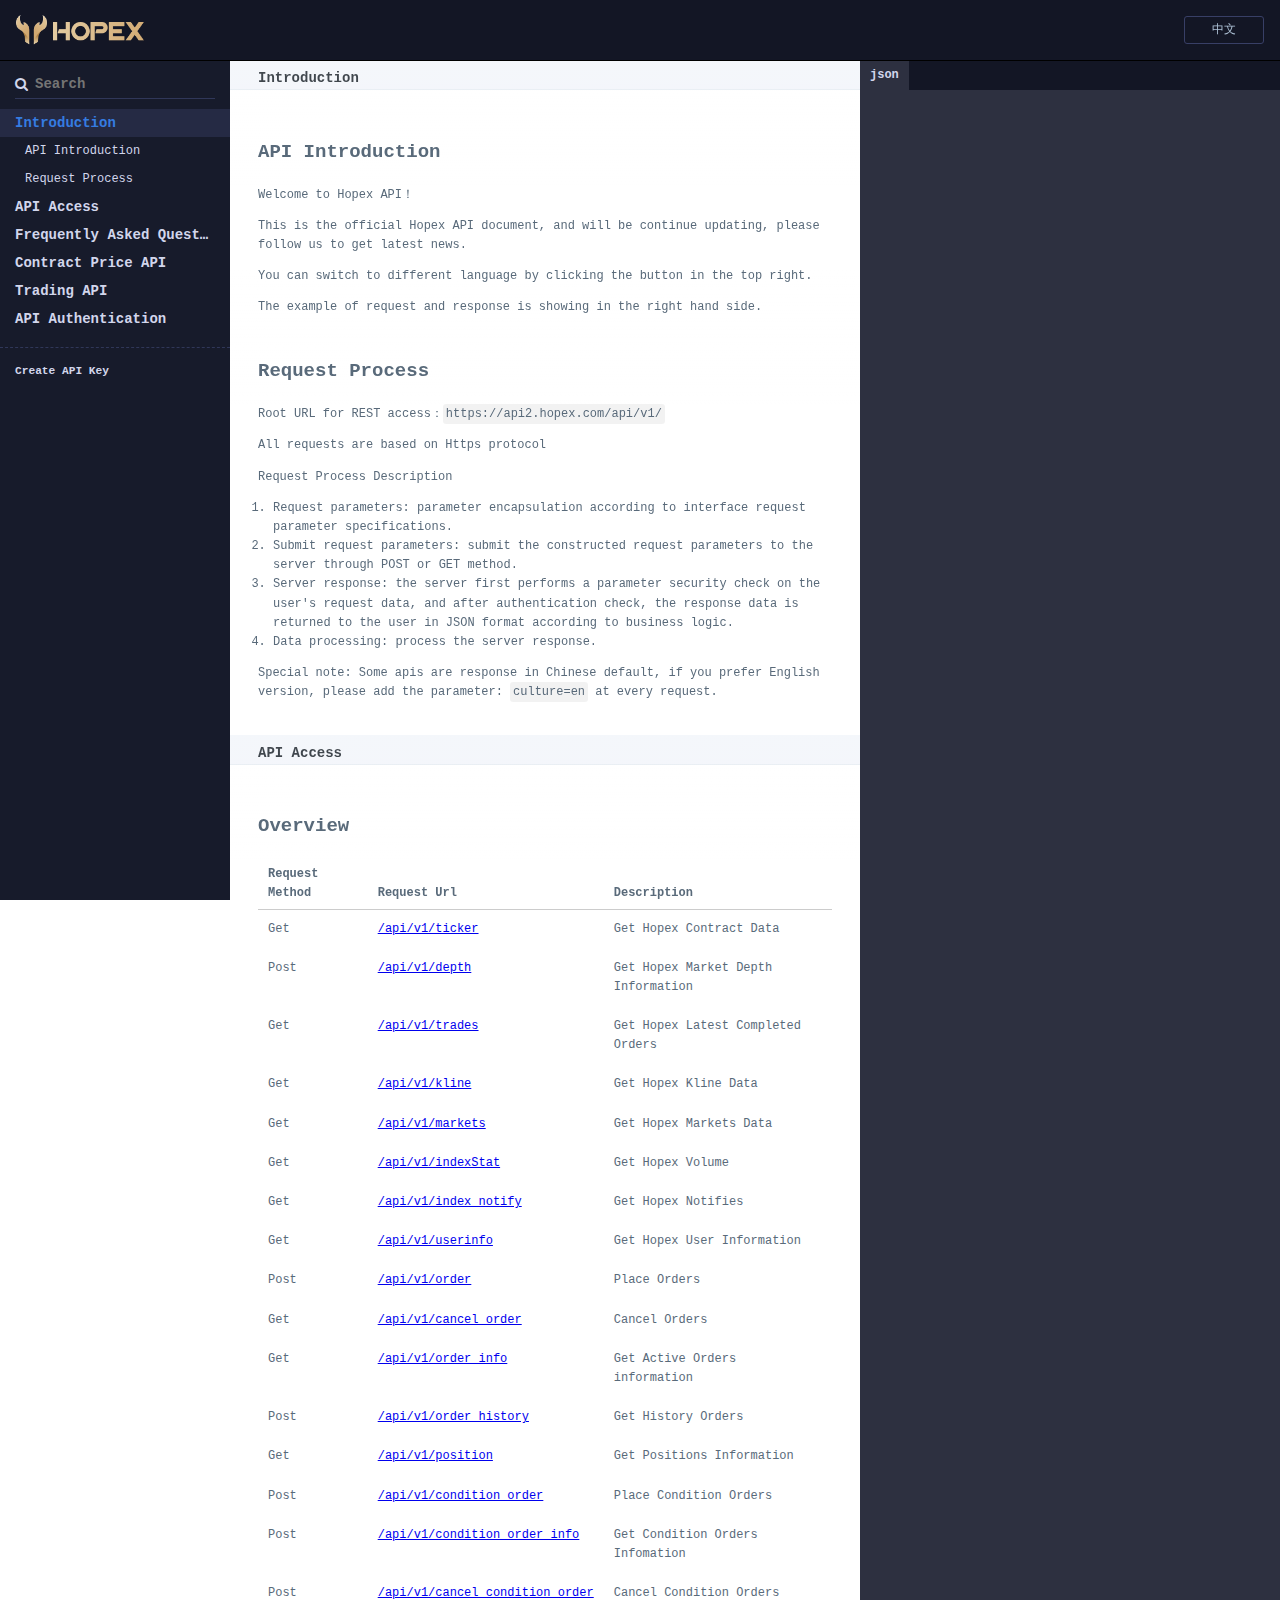
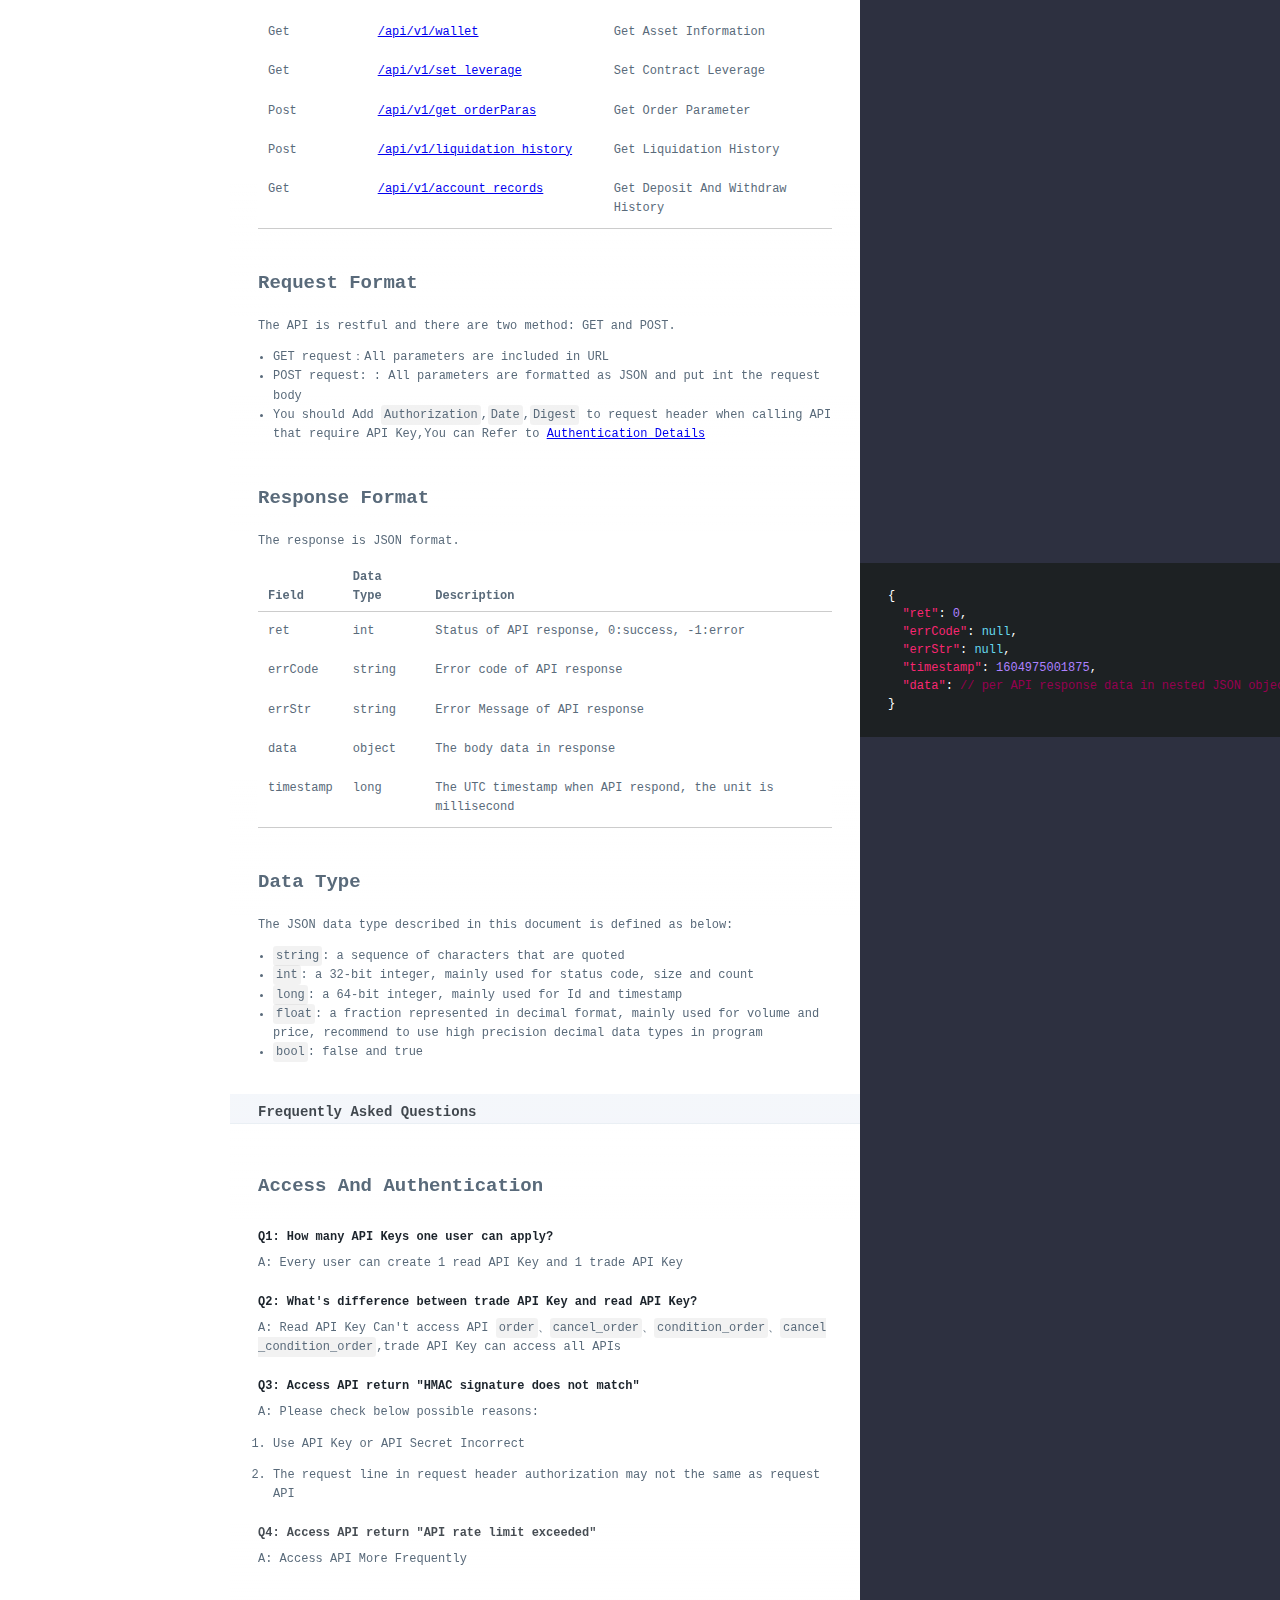
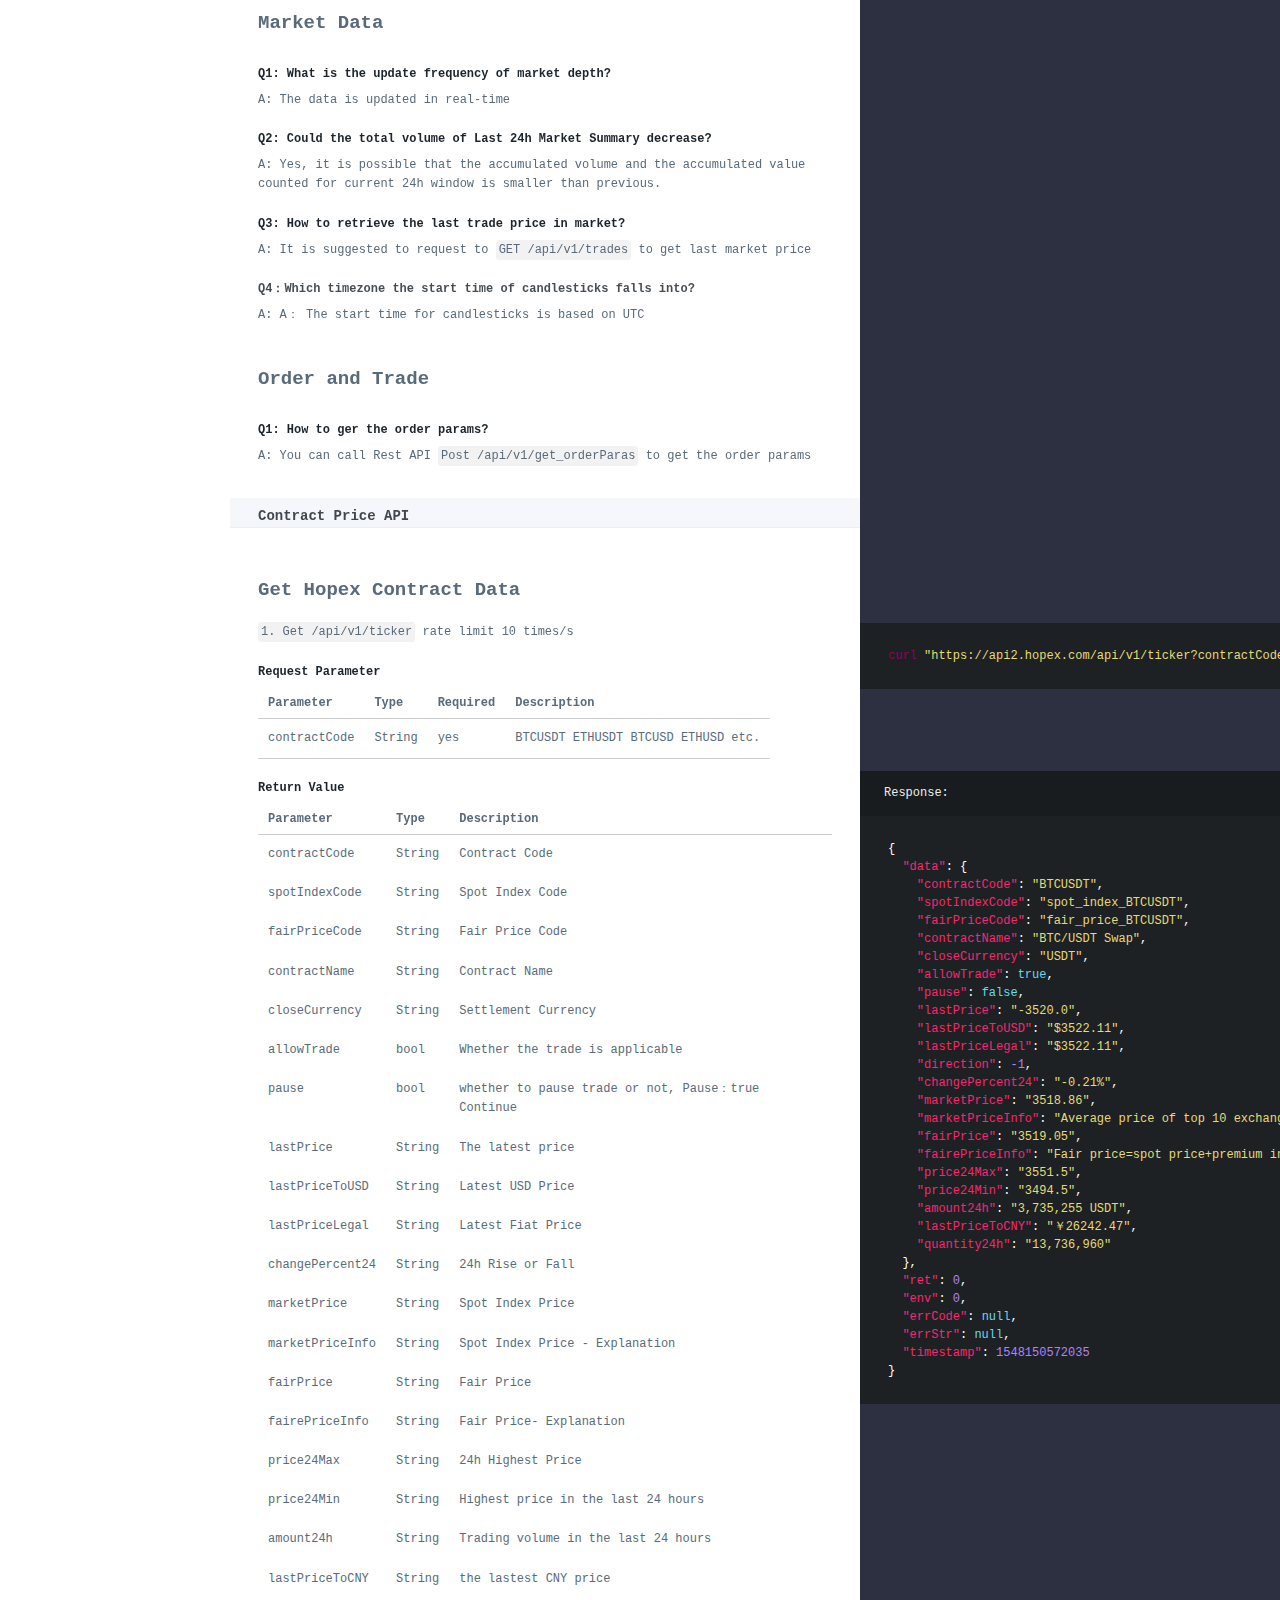
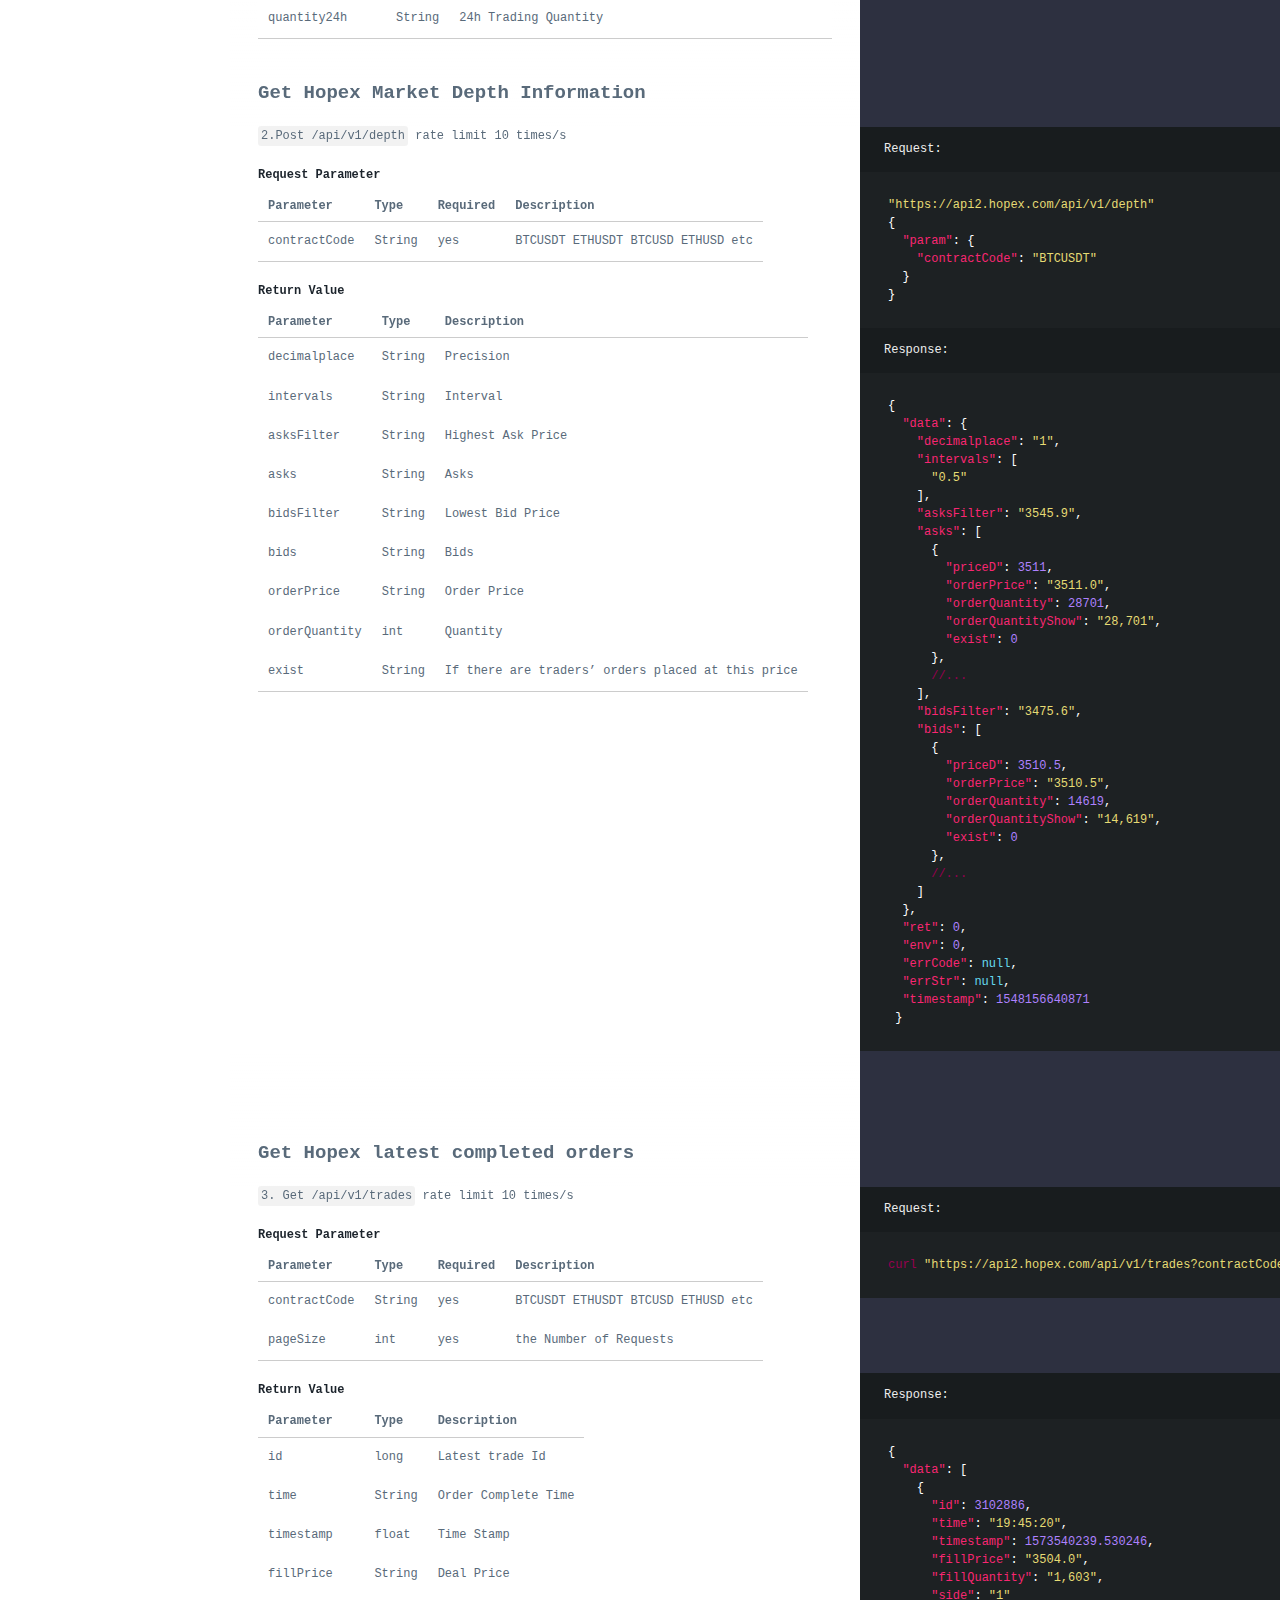
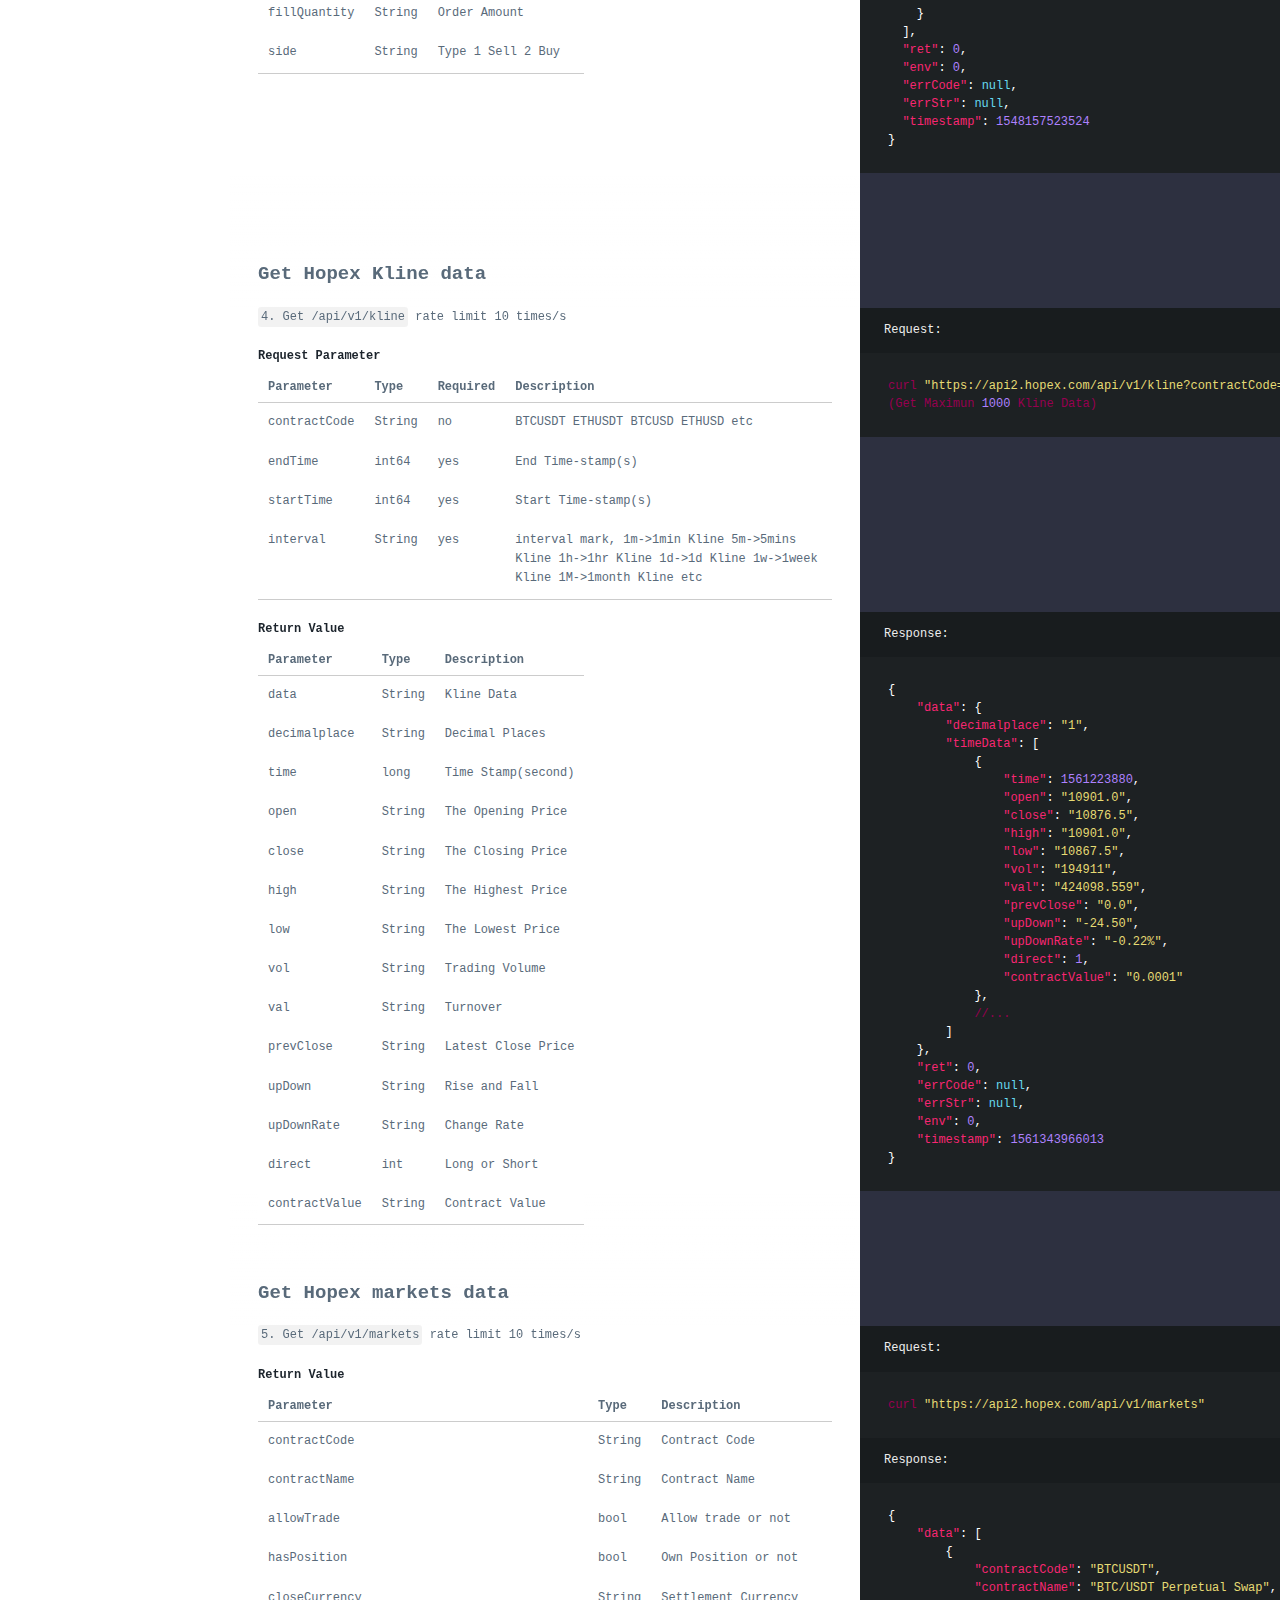
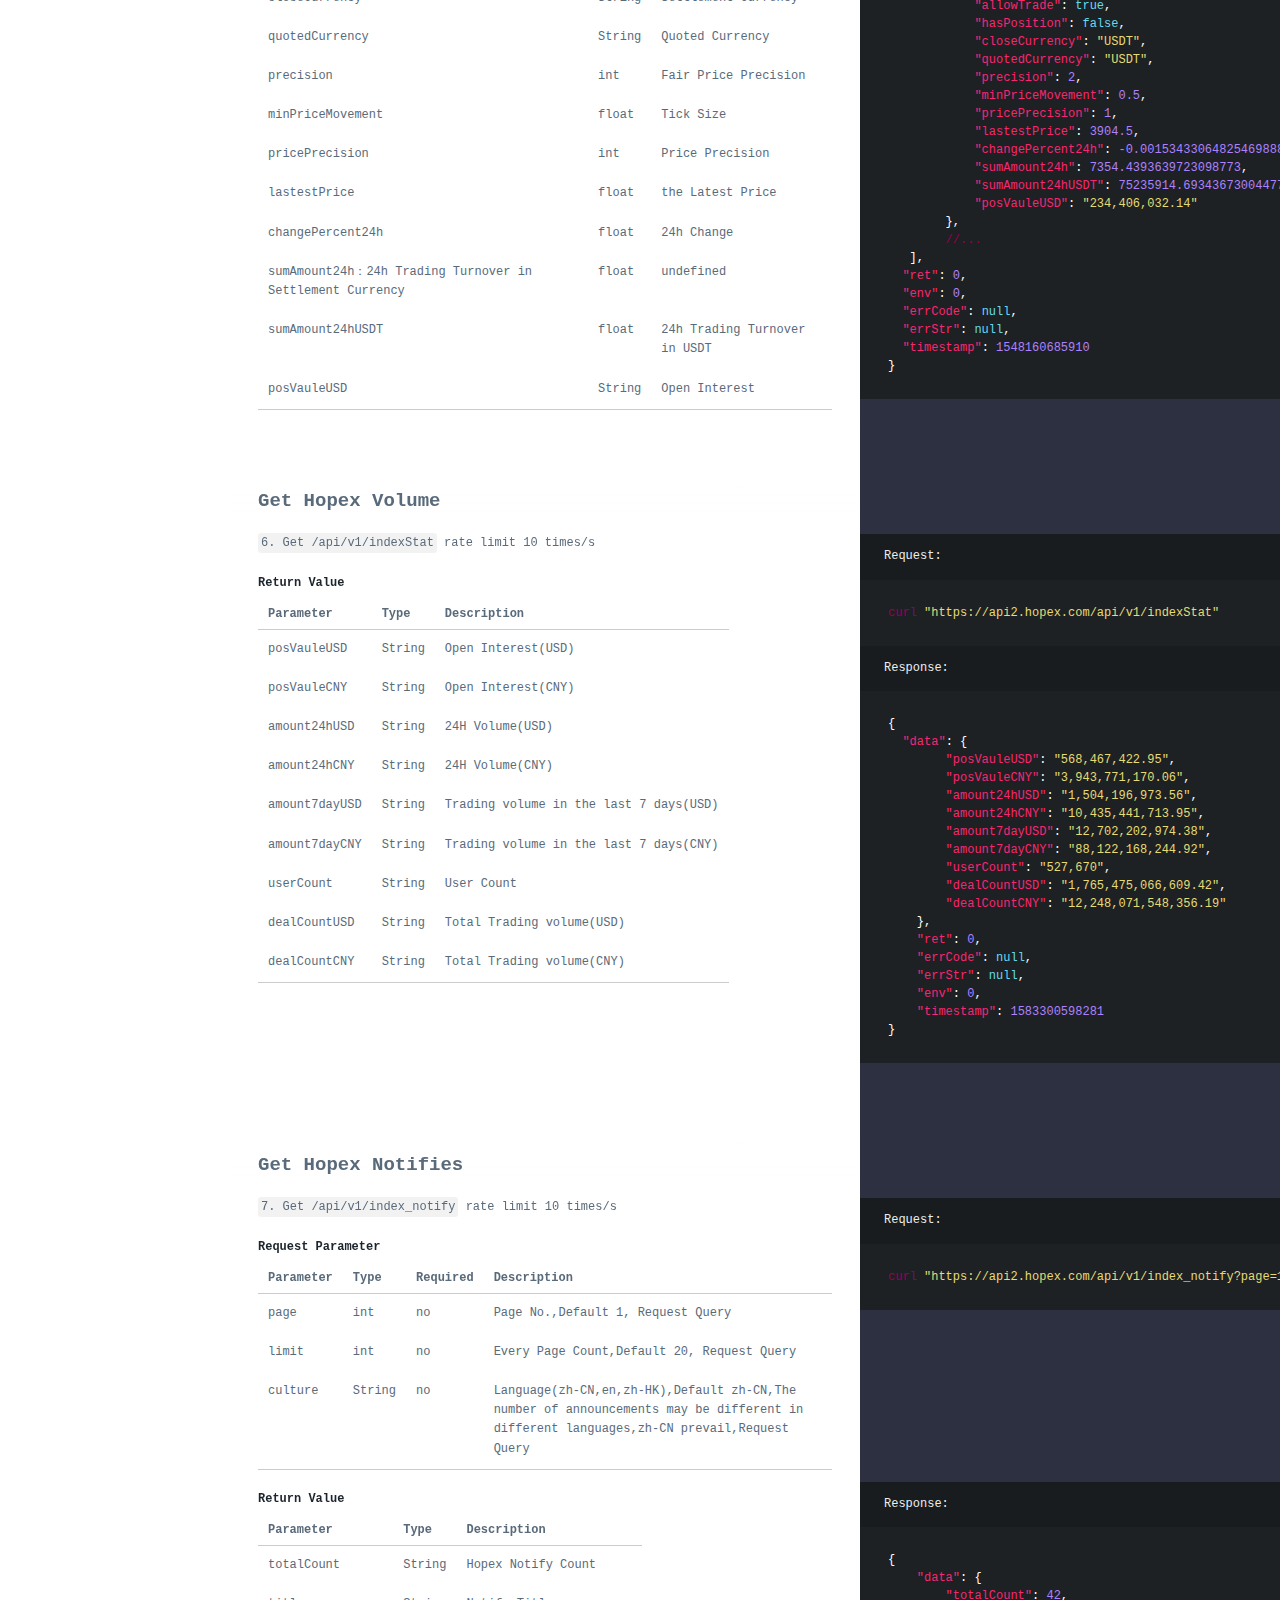
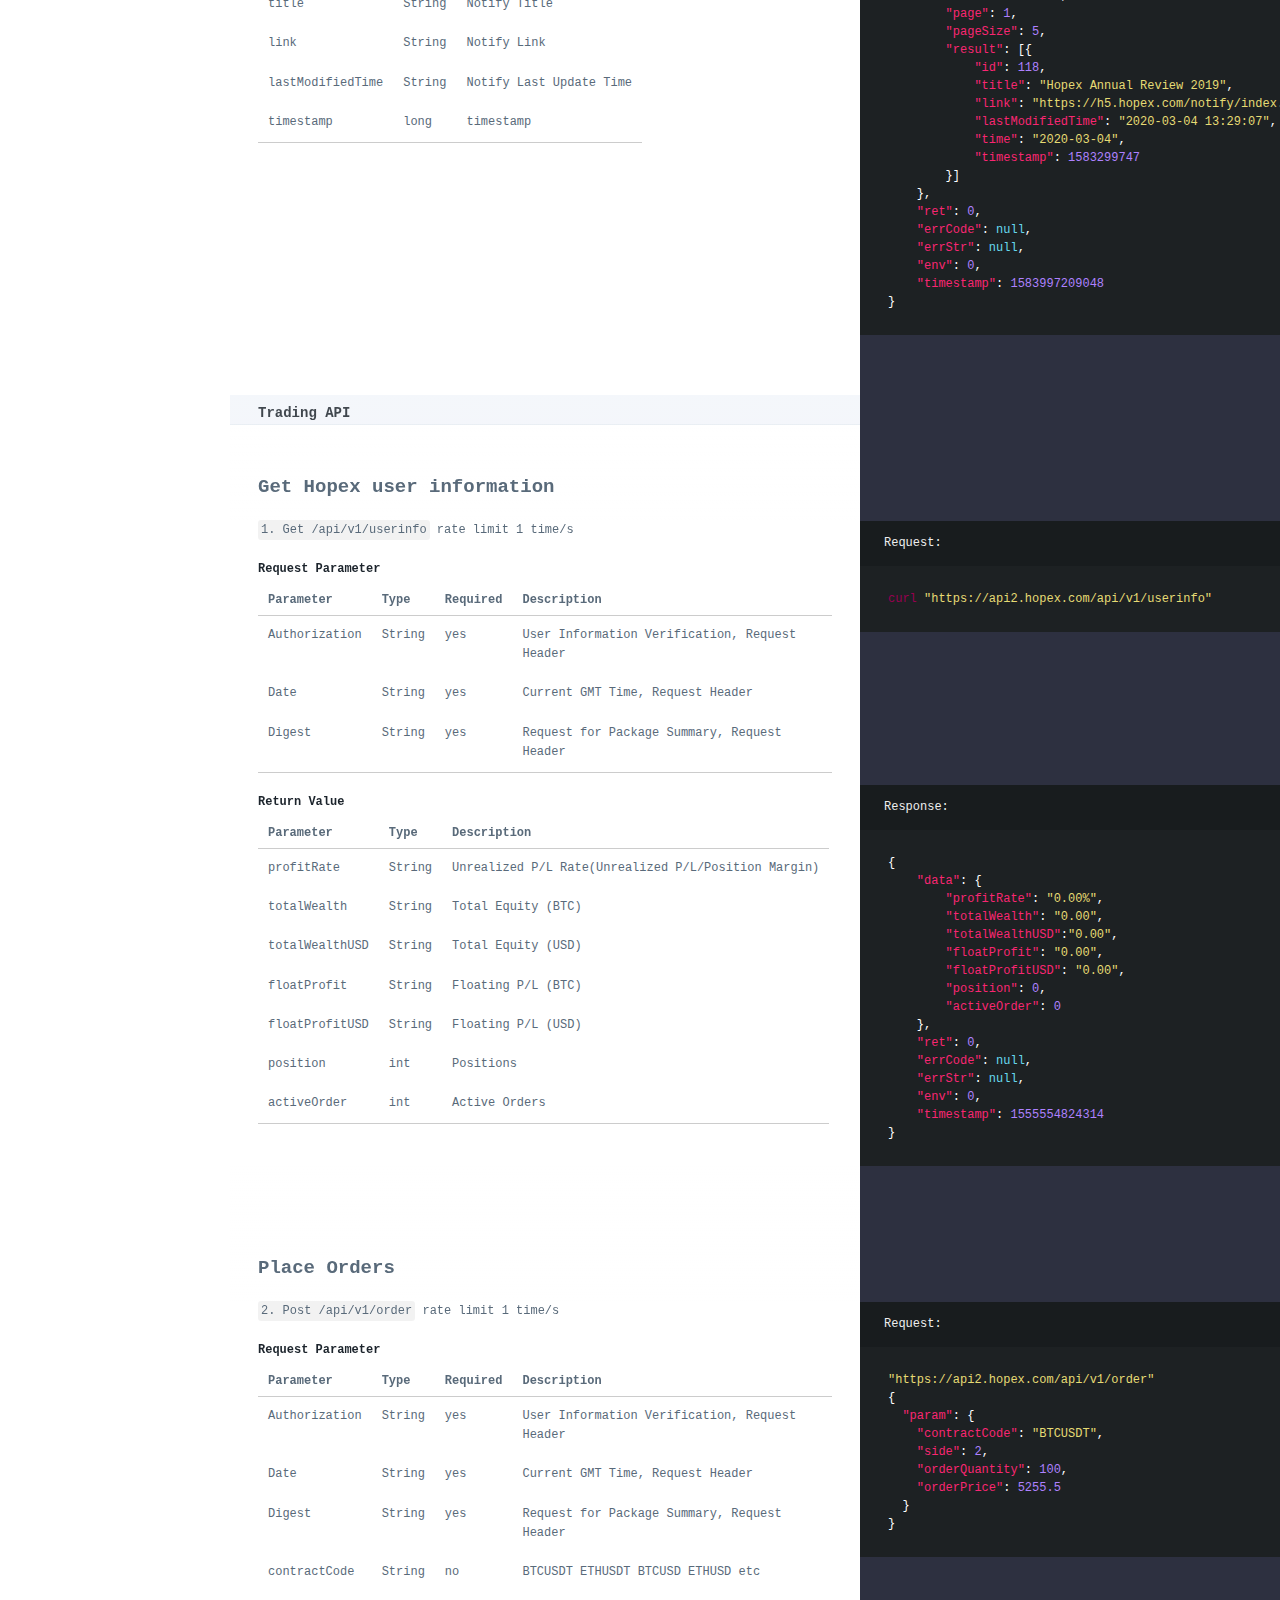
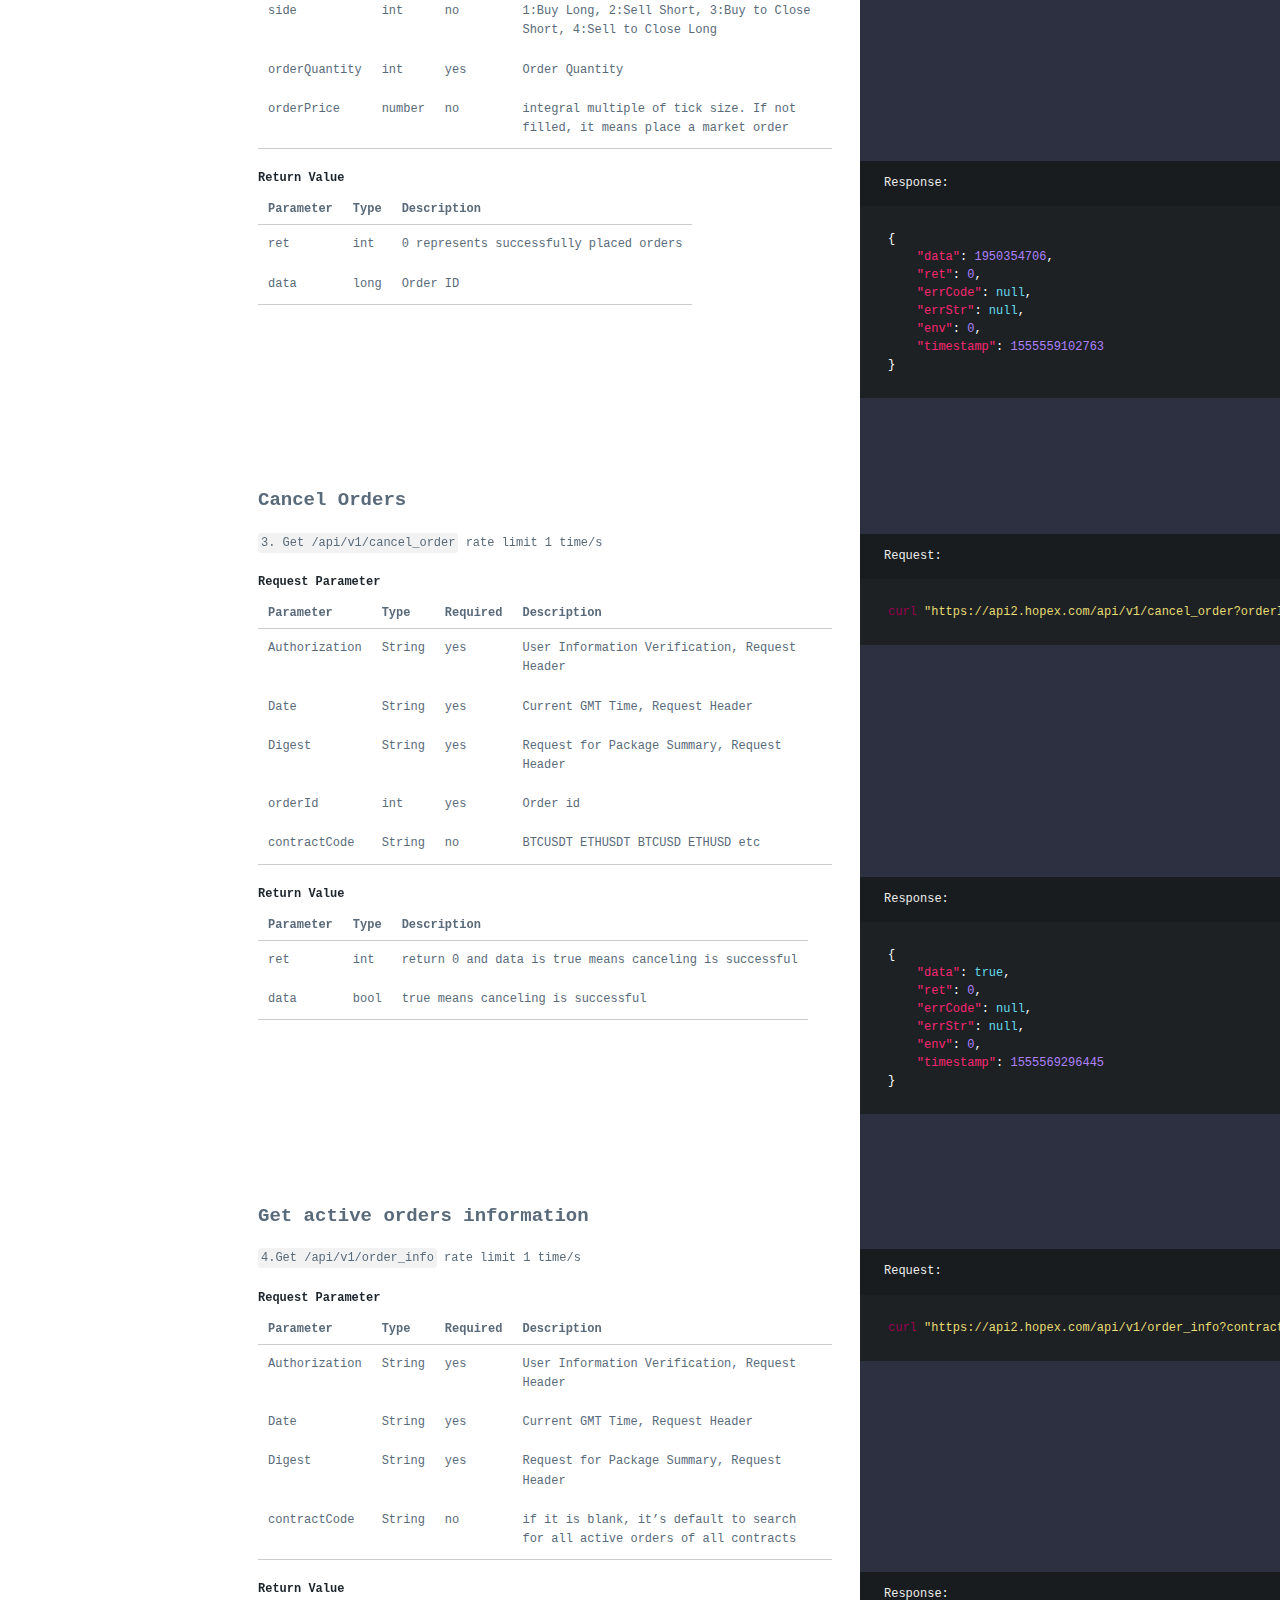
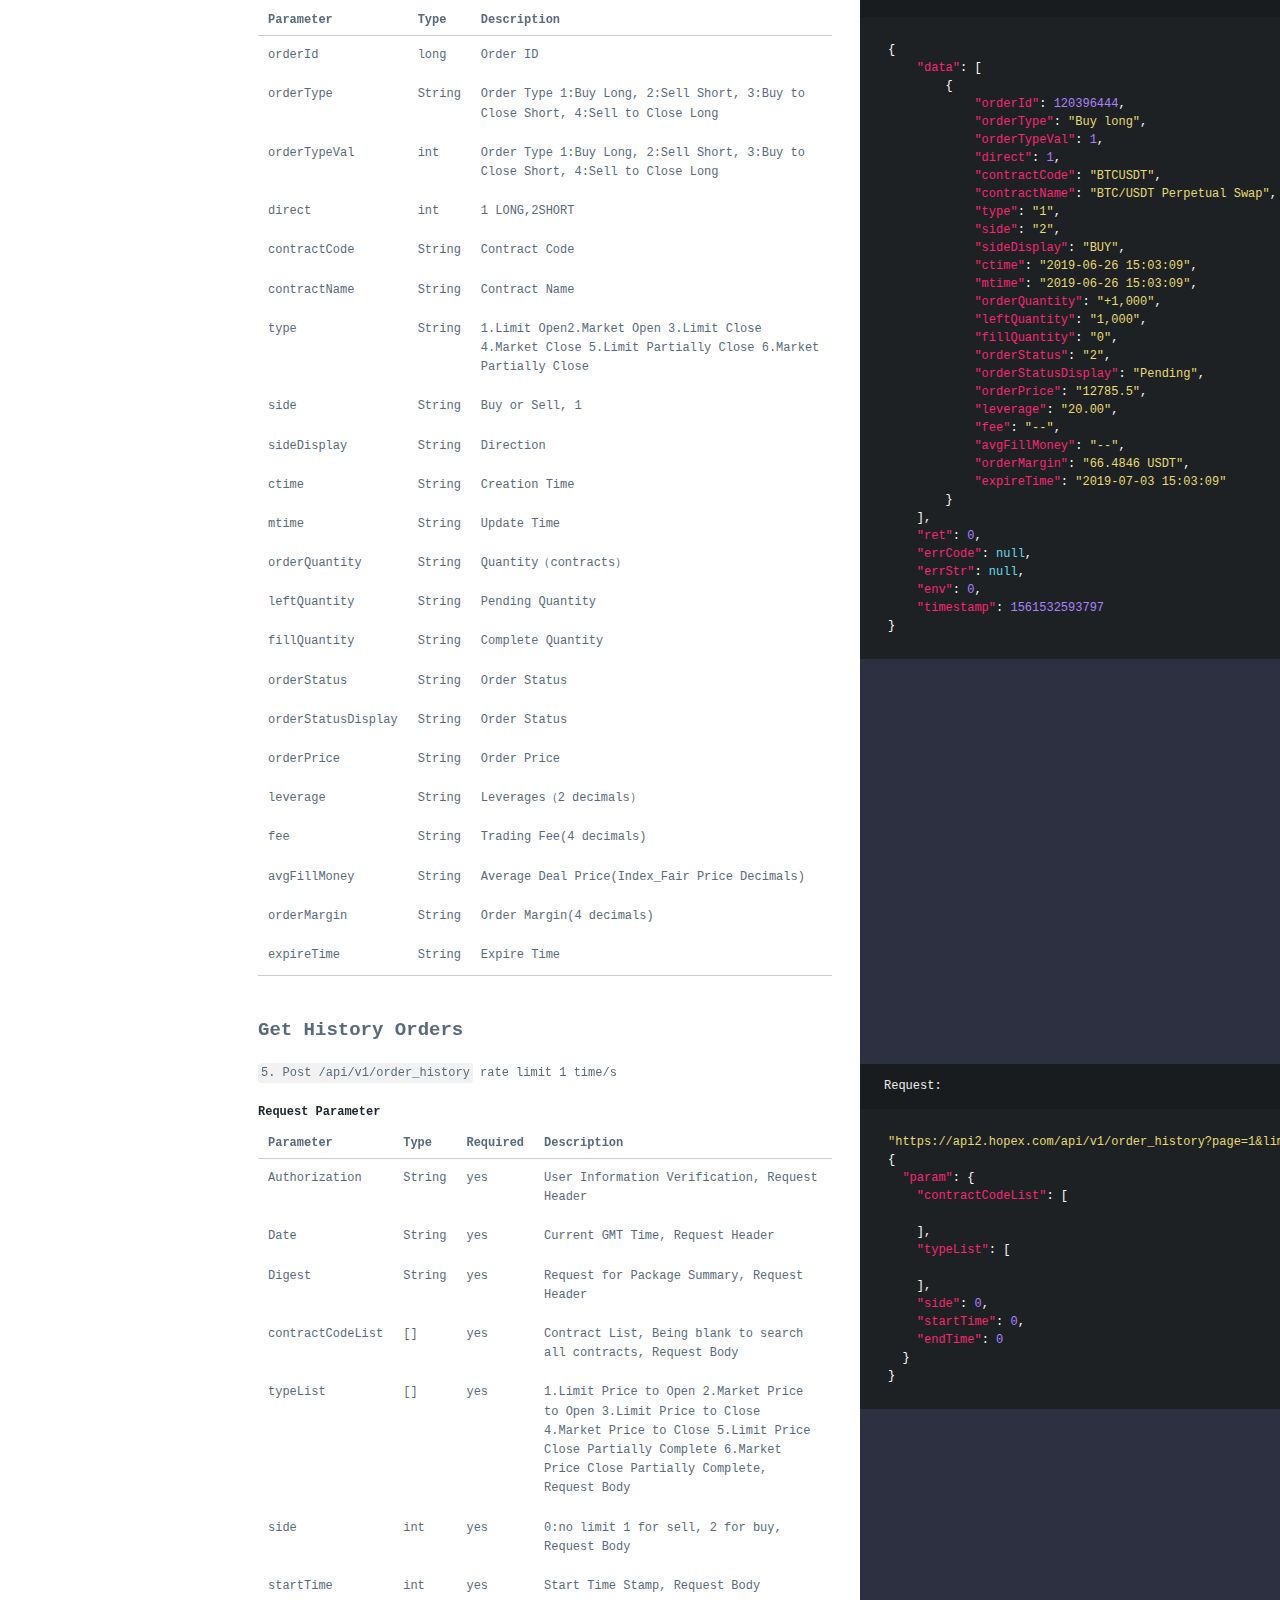
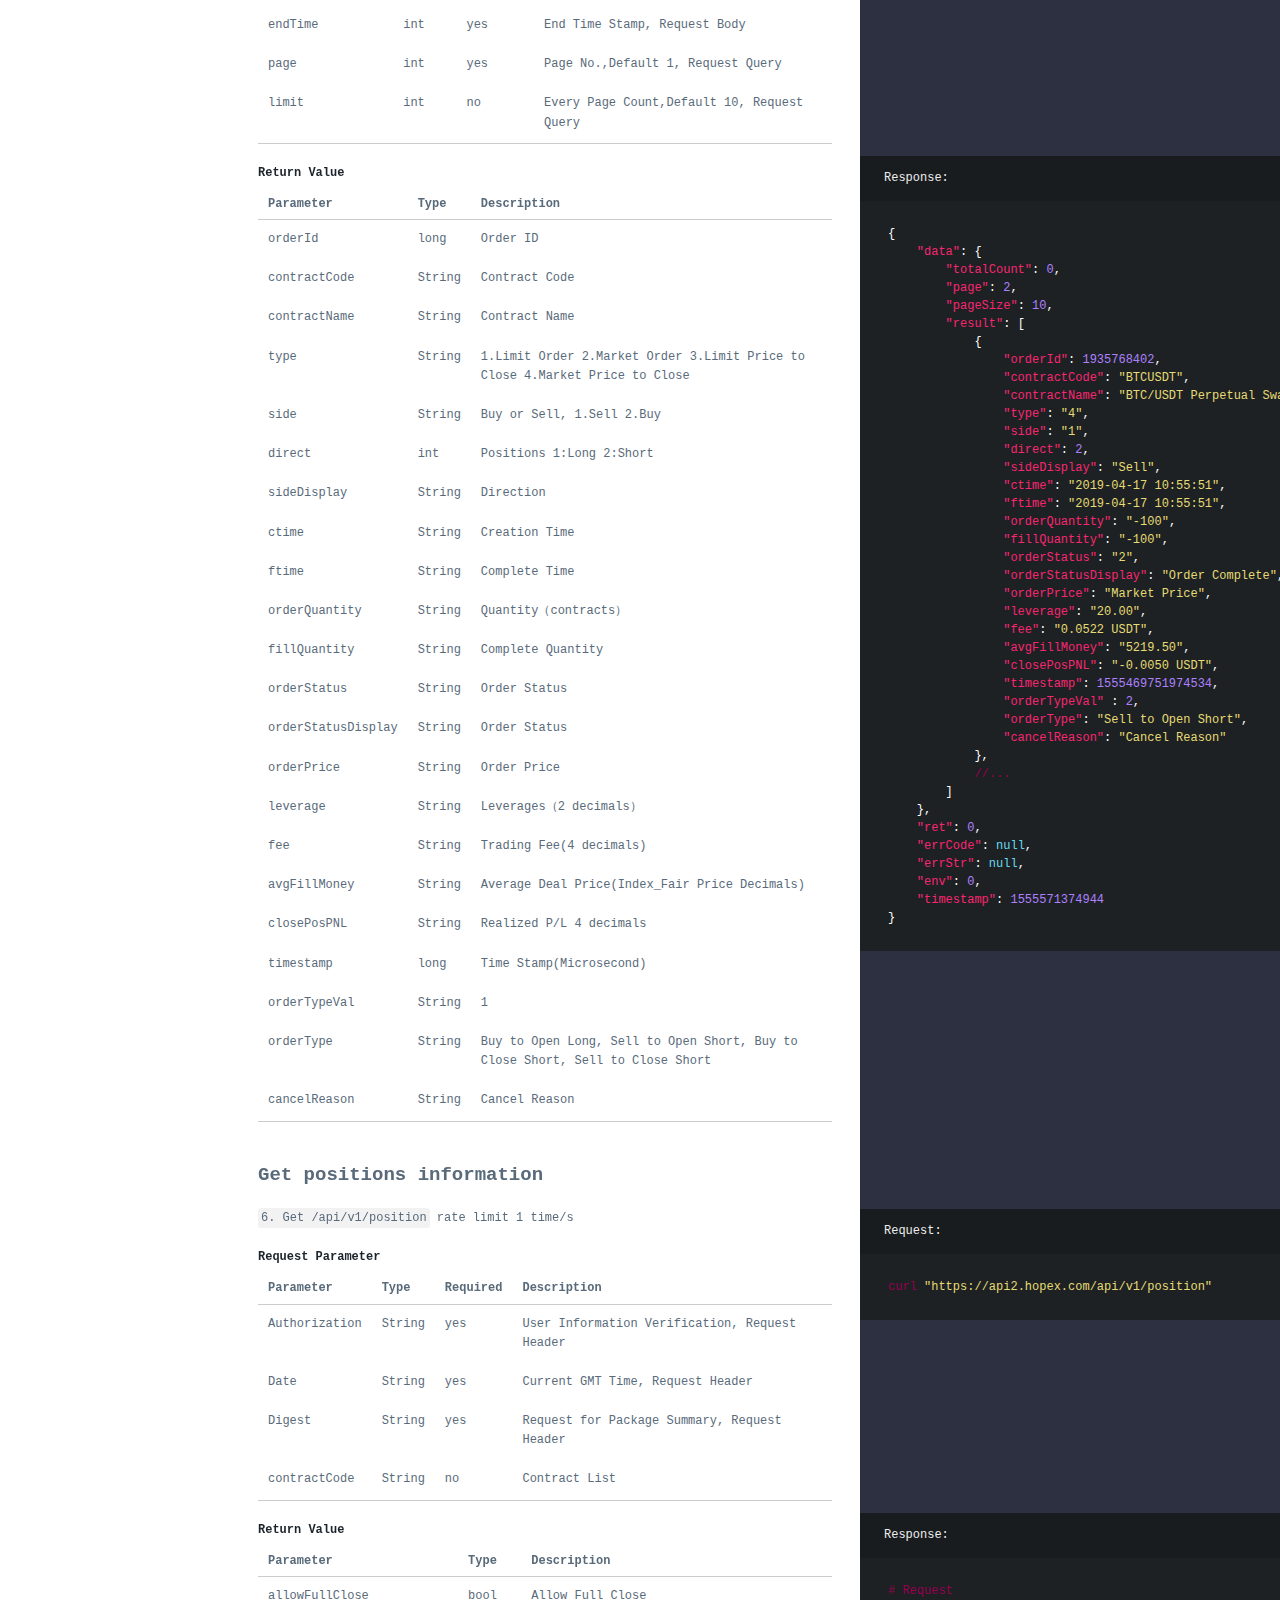
==== commit 67cc039e: "publish: Hopex en init" ====
--- a/index.html
+++ b/index.html
@@ -318,284 +318,290 @@
         <ul class="search-results"></ul>
       <ul id="toc" class="toc-list-h1">
           <li>
-            <a href="#5ea2e0cde2" class="toc-h1 toc-link" data-title="简介">简介</a>
+            <a href="#introduction" class="toc-h1 toc-link" data-title="Introduction">Introduction</a>
               <ul class="toc-list-h2">
                   <li>
-                    <a href="#api" class="toc-h2 toc-link" data-title="API简介">API简介</a>
+                    <a href="#api-introduction" class="toc-h2 toc-link" data-title="API Introduction">API Introduction</a>
                   </li>
                   <li>
-                    <a href="#d9ed27b09f" class="toc-h2 toc-link" data-title="请求交互">请求交互</a>
+                    <a href="#request-process" class="toc-h2 toc-link" data-title="Request Process">Request Process</a>
                   </li>
               </ul>
           </li>
           <li>
-            <a href="#2d07d50c97" class="toc-h1 toc-link" data-title="接入说明">接入说明</a>
+            <a href="#api-access" class="toc-h1 toc-link" data-title="API Access">API Access</a>
               <ul class="toc-list-h2">
                   <li>
-                    <a href="#c2df8aa4e0" class="toc-h2 toc-link" data-title="接口预览">接口预览</a>
+                    <a href="#overview" class="toc-h2 toc-link" data-title="Overview">Overview</a>
                   </li>
                   <li>
-                    <a href="#21d67c3c4c" class="toc-h2 toc-link" data-title="请求格式">请求格式</a>
+                    <a href="#request-format" class="toc-h2 toc-link" data-title="Request Format">Request Format</a>
                   </li>
                   <li>
-                    <a href="#dac673286f" class="toc-h2 toc-link" data-title="返回格式">返回格式</a>
+                    <a href="#response-format" class="toc-h2 toc-link" data-title="Response Format">Response Format</a>
                   </li>
                   <li>
-                    <a href="#b031dc9a85" class="toc-h2 toc-link" data-title="数据类型">数据类型</a>
+                    <a href="#data-type" class="toc-h2 toc-link" data-title="Data Type">Data Type</a>
                   </li>
               </ul>
           </li>
           <li>
-            <a href="#0adb1147b3" class="toc-h1 toc-link" data-title="常见问题">常见问题</a>
+            <a href="#frequently-asked-questions" class="toc-h1 toc-link" data-title="Frequently Asked Questions">Frequently Asked Questions</a>
               <ul class="toc-list-h2">
                   <li>
-                    <a href="#cb2d08126e" class="toc-h2 toc-link" data-title="接入、验签相关">接入、验签相关</a>
+                    <a href="#access-and-authentication" class="toc-h2 toc-link" data-title="Access And Authentication">Access And Authentication</a>
                   </li>
                   <li>
-                    <a href="#43ee760de5" class="toc-h2 toc-link" data-title="行情相关">行情相关</a>
+                    <a href="#market-data" class="toc-h2 toc-link" data-title="Market Data">Market Data</a>
                   </li>
                   <li>
-                    <a href="#d9c242c3fe" class="toc-h2 toc-link" data-title="交易相关">交易相关</a>
+                    <a href="#order-and-trade" class="toc-h2 toc-link" data-title="Order and Trade">Order and Trade</a>
                   </li>
               </ul>
           </li>
           <li>
-            <a href="#api-2" class="toc-h1 toc-link" data-title="合约行情 API">合约行情 API</a>
+            <a href="#contract-price-api" class="toc-h1 toc-link" data-title="Contract Price API">Contract Price API</a>
               <ul class="toc-list-h2">
                   <li>
-                    <a href="#hopex" class="toc-h2 toc-link" data-title="获取Hopex合约行情">获取Hopex合约行情</a>
+                    <a href="#get-hopex-contract-data" class="toc-h2 toc-link" data-title="Get Hopex Contract Data">Get Hopex Contract Data</a>
                   </li>
                   <li>
-                    <a href="#hopex-2" class="toc-h2 toc-link" data-title="获取Hopex合约深度信息">获取Hopex合约深度信息</a>
+                    <a href="#get-hopex-market-depth-information" class="toc-h2 toc-link" data-title="Get Hopex Market Depth Information">Get Hopex Market Depth Information</a>
                   </li>
                   <li>
-                    <a href="#hopex-3" class="toc-h2 toc-link" data-title="获取Hopex新成交信息">获取Hopex新成交信息</a>
+                    <a href="#get-hopex-latest-completed-orders" class="toc-h2 toc-link" data-title="Get Hopex latest completed orders">Get Hopex latest completed orders</a>
                   </li>
                   <li>
-                    <a href="#hopex-k" class="toc-h2 toc-link" data-title="获取Hopex K线">获取Hopex K线</a>
+                    <a href="#get-hopex-kline-data" class="toc-h2 toc-link" data-title="Get Hopex Kline data">Get Hopex Kline data</a>
                   </li>
                   <li>
-                    <a href="#hopex-4" class="toc-h2 toc-link" data-title="获取Hopex所有合约行情">获取Hopex所有合约行情</a>
+                    <a href="#get-hopex-markets-data" class="toc-h2 toc-link" data-title="Get Hopex markets data">Get Hopex markets data</a>
                   </li>
                   <li>
-                    <a href="#hopex-5" class="toc-h2 toc-link" data-title="获取Hopex成交量">获取Hopex成交量</a>
+                    <a href="#get-hopex-volume" class="toc-h2 toc-link" data-title="Get Hopex Volume">Get Hopex Volume</a>
                   </li>
                   <li>
-                    <a href="#hopex-6" class="toc-h2 toc-link" data-title="获取Hopex交易所推送公告">获取Hopex交易所推送公告</a>
+                    <a href="#get-hopex-notifies" class="toc-h2 toc-link" data-title="Get Hopex Notifies">Get Hopex Notifies</a>
                   </li>
               </ul>
           </li>
           <li>
-            <a href="#api-3" class="toc-h1 toc-link" data-title="合约交易 API">合约交易 API</a>
+            <a href="#trading-api" class="toc-h1 toc-link" data-title="Trading API">Trading API</a>
               <ul class="toc-list-h2">
                   <li>
-                    <a href="#hopex-7" class="toc-h2 toc-link" data-title="获取Hopex用户信息">获取Hopex用户信息</a>
+                    <a href="#get-hopex-user-information" class="toc-h2 toc-link" data-title="Get Hopex user information">Get Hopex user information</a>
                   </li>
                   <li>
-                    <a href="#73292b0f57" class="toc-h2 toc-link" data-title="用户下单">用户下单</a>
+                    <a href="#place-orders" class="toc-h2 toc-link" data-title="Place Orders">Place Orders</a>
                   </li>
                   <li>
-                    <a href="#11d9e25be8" class="toc-h2 toc-link" data-title="用户撤单">用户撤单</a>
+                    <a href="#cancel-orders" class="toc-h2 toc-link" data-title="Cancel Orders">Cancel Orders</a>
                   </li>
                   <li>
-                    <a href="#51eddc5aa9" class="toc-h2 toc-link" data-title="获取用户的活跃委托">获取用户的活跃委托</a>
+                    <a href="#get-active-orders-information" class="toc-h2 toc-link" data-title="Get active orders information">Get active orders information</a>
                   </li>
                   <li>
-                    <a href="#4212d667d1" class="toc-h2 toc-link" data-title="获取历史委托">获取历史委托</a>
+                    <a href="#get-history-orders" class="toc-h2 toc-link" data-title="Get History Orders">Get History Orders</a>
                   </li>
                   <li>
-                    <a href="#94eccbb1b8" class="toc-h2 toc-link" data-title="获取持仓">获取持仓</a>
+                    <a href="#get-positions-information" class="toc-h2 toc-link" data-title="Get positions information">Get positions information</a>
                   </li>
                   <li>
-                    <a href="#f9e87fb381" class="toc-h2 toc-link" data-title="用户下条件单">用户下条件单</a>
+                    <a href="#place-condition-orders" class="toc-h2 toc-link" data-title="Place Condition Orders">Place Condition Orders</a>
                   </li>
                   <li>
-                    <a href="#4d2cea97f7" class="toc-h2 toc-link" data-title="查询条件单列表">查询条件单列表</a>
+                    <a href="#get-condition-orders-infomation" class="toc-h2 toc-link" data-title="Get condition orders infomation">Get condition orders infomation</a>
                   </li>
                   <li>
-                    <a href="#6a6d683558" class="toc-h2 toc-link" data-title="用户撤条件单">用户撤条件单</a>
+                    <a href="#cancel-condition-orders" class="toc-h2 toc-link" data-title="Cancel Condition Orders">Cancel Condition Orders</a>
                   </li>
                   <li>
-                    <a href="#224168edc1" class="toc-h2 toc-link" data-title="获取资产信息">获取资产信息</a>
+                    <a href="#get-asset-information" class="toc-h2 toc-link" data-title="Get asset information">Get asset information</a>
                   </li>
                   <li>
-                    <a href="#24da12c248" class="toc-h2 toc-link" data-title="设置用户合约杠杆">设置用户合约杠杆</a>
+                    <a href="#set-contract-leverage" class="toc-h2 toc-link" data-title="Set Contract Leverage">Set Contract Leverage</a>
                   </li>
                   <li>
-                    <a href="#ed645b50df" class="toc-h2 toc-link" data-title="获取下单参数">获取下单参数</a>
+                    <a href="#get-order-parameter" class="toc-h2 toc-link" data-title="Get Order Parameter">Get Order Parameter</a>
                   </li>
                   <li>
-                    <a href="#17307ac747" class="toc-h2 toc-link" data-title="获取强平历史">获取强平历史</a>
+                    <a href="#get-liquidation-history" class="toc-h2 toc-link" data-title="Get liquidation history">Get liquidation history</a>
                   </li>
                   <li>
-                    <a href="#8e62101ca9" class="toc-h2 toc-link" data-title="获取用户出入金记录">获取用户出入金记录</a>
+                    <a href="#get-deposit-and-withdraw-history" class="toc-h2 toc-link" data-title="Get deposit and withdraw history">Get deposit and withdraw history</a>
                   </li>
               </ul>
           </li>
           <li>
-            <a href="#api-4" class="toc-h1 toc-link" data-title="API验签">API验签</a>
+            <a href="#api-authentication" class="toc-h1 toc-link" data-title="API Authentication">API Authentication</a>
               <ul class="toc-list-h2">
                   <li>
-                    <a href="#c81b9fb21f" class="toc-h2 toc-link" data-title="验证细节">验证细节</a>
+                    <a href="#authentication-details" class="toc-h2 toc-link" data-title="Authentication Details">Authentication Details</a>
                   </li>
                   <li>
-                    <a href="#a9e7f6e403" class="toc-h2 toc-link" data-title="示例程序">示例程序</a>
+                    <a href="#sample-program" class="toc-h2 toc-link" data-title="Sample Program">Sample Program</a>
                   </li>
                   <li>
-                    <a href="#demo" class="toc-h2 toc-link" data-title="示例Demo">示例Demo</a>
+                    <a href="#sample-demo" class="toc-h2 toc-link" data-title="Sample Demo">Sample Demo</a>
                   </li>
               </ul>
           </li>
       </ul>
         <ul class="toc-footer">
-            <li><a href='https://web.hopex.com/myaccount?page=ApiManage'>创建API Key</a></li>
+            <li><a href='https://web.hopex.com/myaccount?page=ApiManage&culture=en'>Create API Key</a></li>
         </ul>
     </div>
     <div class="page-wrapper">
       <div class="dark-box"></div>
       <div class="content">
-        <h1 id='5ea2e0cde2'>简介</h1><h2 id='api'>API简介</h2>
-<p>欢迎使用Hopex API！</p>
-
-<p>此文档是HopexAPI的唯一官方文档，汇贝API提供的功能和服务会在此持续更新，请大家及时关注。</p>
-
-<p>通过点击右上方的语言按钮来切换文档语言。</p>
-
-<p>文档右侧是请求参数以及响应结果的示例。</p>
-<h2 id='d9ed27b09f'>请求交互</h2>
-<p>REST访问的根URL：<code>https://api2.hopex.com/api/v1/</code> </p>
-
-<p>所有请求基于Https协议</p>
-
-<p>请求交互说明<br>
-1. 请求参数：根据接口请求参数规定进行参数封装。<br>
-2. 提交请求参数：将封装好的请求参数通过POST 或GET 方式提交至服务器。<br>
-3. 服务器响应：服务器首先对用户请求数据进行参数安全校验,通过校验后根据业务逻辑将响应数据以JSON格式返回给用户。<br>
-4. 数据处理：对服务器响应数据进行处理。 </p>
-<h1 id='2d07d50c97'>接入说明</h1><h2 id='c2df8aa4e0'>接口预览</h2>
-<table><thead>
-<tr>
-<th style="text-align: left">请求方式</th>
-<th style="text-align: left">请求Url</th>
-<th style="text-align: left">描述</th>
+        <h1 id='introduction'>Introduction</h1><h2 id='api-introduction'>API Introduction</h2>
+<p>Welcome to Hopex API！</p>
+
+<p>This is the official Hopex API document, and will be continue updating, please follow us to get latest news.</p>
+
+<p>You can switch to different language by clicking the button in the top right.</p>
+
+<p>The example of request and response is showing in the right hand side.</p>
+<h2 id='request-process'>Request Process</h2>
+<p>Root URL for REST access：<code>https://api2.hopex.com/api/v1/</code> </p>
+
+<p>All requests are based on Https protocol</p>
+
+<p>Request Process Description</p>
+
+<ol>
+<li>Request parameters: parameter encapsulation according to interface request parameter specifications.</li>
+<li>Submit request parameters: submit the constructed request parameters to the server through POST or GET method.</li>
+<li>Server response: the server first performs a parameter security check on the user&#39;s request data, and after authentication check, the response data is returned to the user in JSON format according to business logic.</li>
+<li>Data processing: process the server response. </li>
+</ol>
+
+<p>Special note:
+Some apis are response in Chinese default, if you prefer English version, please add the parameter: <code>culture=en</code> at every request.</p>
+<h1 id='api-access'>API Access</h1><h2 id='overview'>Overview</h2>
+<table><thead>
+<tr>
+<th style="text-align: left">Request Method</th>
+<th style="text-align: left">Request Url</th>
+<th style="text-align: left">Description</th>
 </tr>
 </thead><tbody>
 <tr>
 <td style="text-align: left">Get</td>
-<td style="text-align: left"><a href="#hopex">/api/v1/ticker</a></td>
-<td style="text-align: left">获取Hopex合约行情</td>
+<td style="text-align: left"><a href="#get-hopex-contract-data">/api/v1/ticker</a></td>
+<td style="text-align: left">Get Hopex Contract Data</td>
 </tr>
 <tr>
 <td style="text-align: left">Post</td>
-<td style="text-align: left"><a href="#hopex-2">/api/v1/depth</a></td>
-<td style="text-align: left">获取Hopex合约深度信息</td>
+<td style="text-align: left"><a href="#get-hopex-market-depth-information">/api/v1/depth</a></td>
+<td style="text-align: left">Get Hopex Market Depth Information</td>
 </tr>
 <tr>
 <td style="text-align: left">Get</td>
-<td style="text-align: left"><a href="#hopex-3">/api/v1/trades</a></td>
-<td style="text-align: left">获取Hopex新成交信息</td>
+<td style="text-align: left"><a href="#get-hopex-latest-completed-orders">/api/v1/trades</a></td>
+<td style="text-align: left">Get Hopex Latest Completed Orders</td>
 </tr>
 <tr>
 <td style="text-align: left">Get</td>
-<td style="text-align: left"><a href="#hopex-k">/api/v1/kline</a></td>
-<td style="text-align: left">获取Hopex K线</td>
+<td style="text-align: left"><a href="#get-hopex-kline-data">/api/v1/kline</a></td>
+<td style="text-align: left">Get Hopex Kline Data</td>
 </tr>
 <tr>
 <td style="text-align: left">Get</td>
-<td style="text-align: left"><a href="#hopex-4">/api/v1/markets</a></td>
-<td style="text-align: left">获取Hopex 所有合约行情</td>
+<td style="text-align: left"><a href="#get-hopex-markets-data">/api/v1/markets</a></td>
+<td style="text-align: left">Get Hopex Markets Data</td>
 </tr>
 <tr>
 <td style="text-align: left">Get</td>
-<td style="text-align: left"><a href="#hopex-5">/api/v1/indexStat</a></td>
-<td style="text-align: left">获取Hopex成交量</td>
+<td style="text-align: left"><a href="#get-hopex-volume">/api/v1/indexStat</a></td>
+<td style="text-align: left">Get Hopex Volume</td>
 </tr>
 <tr>
 <td style="text-align: left">Get</td>
-<td style="text-align: left"><a href="#hopex-6">/api/v1/index_notify</a></td>
-<td style="text-align: left">获取Hopex交易所推送公告</td>
+<td style="text-align: left"><a href="#get-hopex-notifies">/api/v1/index_notify</a></td>
+<td style="text-align: left">Get Hopex Notifies</td>
 </tr>
 <tr>
 <td style="text-align: left">Get</td>
-<td style="text-align: left"><a href="#hopex-7">/api/v1/userinfo</a></td>
-<td style="text-align: left">获取Hopex用户信息</td>
+<td style="text-align: left"><a href="#get-hopex-user-information">/api/v1/userinfo</a></td>
+<td style="text-align: left">Get Hopex User Information</td>
 </tr>
 <tr>
 <td style="text-align: left">Post</td>
-<td style="text-align: left"><a href="#73292b0f57">/api/v1/order</a></td>
-<td style="text-align: left">用户下单</td>
+<td style="text-align: left"><a href="#place-orders">/api/v1/order</a></td>
+<td style="text-align: left">Place Orders</td>
 </tr>
 <tr>
 <td style="text-align: left">Get</td>
-<td style="text-align: left"><a href="#11d9e25be8">/api/v1/cancel_order</a></td>
-<td style="text-align: left">用户撤单</td>
+<td style="text-align: left"><a href="#cancel-orders">/api/v1/cancel_order</a></td>
+<td style="text-align: left">Cancel Orders</td>
 </tr>
 <tr>
 <td style="text-align: left">Get</td>
-<td style="text-align: left"><a href="#51eddc5aa9">/api/v1/order_info</a></td>
-<td style="text-align: left">获取用户的活跃委托</td>
+<td style="text-align: left"><a href="#get-active-orders-information">/api/v1/order_info</a></td>
+<td style="text-align: left">Get Active Orders information</td>
 </tr>
 <tr>
 <td style="text-align: left">Post</td>
-<td style="text-align: left"><a href="#4212d667d1">/api/v1/order_history</a></td>
-<td style="text-align: left">获取历史委托</td>
+<td style="text-align: left"><a href="#get-history-orders">/api/v1/order_history</a></td>
+<td style="text-align: left">Get History Orders</td>
 </tr>
 <tr>
 <td style="text-align: left">Get</td>
-<td style="text-align: left"><a href="#94eccbb1b8">/api/v1/position</a></td>
-<td style="text-align: left">获取持仓</td>
+<td style="text-align: left"><a href="#get-positions-information">/api/v1/position</a></td>
+<td style="text-align: left">Get Positions Information</td>
 </tr>
 <tr>
 <td style="text-align: left">Post</td>
-<td style="text-align: left"><a href="#f9e87fb381">/api/v1/condition_order</a></td>
-<td style="text-align: left">下条件单</td>
+<td style="text-align: left"><a href="#place-condition-orders">/api/v1/condition_order</a></td>
+<td style="text-align: left">Place Condition Orders</td>
 </tr>
 <tr>
 <td style="text-align: left">Post</td>
-<td style="text-align: left"><a href="#4d2cea97f7">/api/v1/condition_order_info</a></td>
-<td style="text-align: left">查询条件单列表</td>
+<td style="text-align: left"><a href="#get-condition-orders-infomation">/api/v1/condition_order_info</a></td>
+<td style="text-align: left">Get Condition Orders Infomation</td>
 </tr>
 <tr>
 <td style="text-align: left">Post</td>
-<td style="text-align: left"><a href="#6a6d683558">/api/v1/cancel_condition_order</a></td>
-<td style="text-align: left">用户撤条件单</td>
+<td style="text-align: left"><a href="#cancel-condition-orders">/api/v1/cancel_condition_order</a></td>
+<td style="text-align: left">Cancel Condition Orders</td>
 </tr>
 <tr>
 <td style="text-align: left">Get</td>
-<td style="text-align: left"><a href="#224168edc1">/api/v1/wallet</a></td>
-<td style="text-align: left">获取资产信息</td>
+<td style="text-align: left"><a href="#get-asset-information">/api/v1/wallet</a></td>
+<td style="text-align: left">Get Asset Information</td>
 </tr>
 <tr>
 <td style="text-align: left">Get</td>
-<td style="text-align: left"><a href="#24da12c248">/api/v1/set_leverage</a></td>
-<td style="text-align: left">设置用户合约杠杆</td>
+<td style="text-align: left"><a href="#set-contract-leverage">/api/v1/set_leverage</a></td>
+<td style="text-align: left">Set Contract Leverage</td>
 </tr>
 <tr>
 <td style="text-align: left">Post</td>
-<td style="text-align: left"><a href="#ed645b50df">/api/v1/get_orderParas</a></td>
-<td style="text-align: left">获取下单参数</td>
+<td style="text-align: left"><a href="#get-order-parameter">/api/v1/get_orderParas</a></td>
+<td style="text-align: left">Get Order Parameter</td>
 </tr>
 <tr>
 <td style="text-align: left">Post</td>
-<td style="text-align: left"><a href="#17307ac747">/api/v1/liquidation_history</a></td>
-<td style="text-align: left">获取强平历史</td>
+<td style="text-align: left"><a href="#get-liquidation-history">/api/v1/liquidation_history</a></td>
+<td style="text-align: left">Get Liquidation History</td>
 </tr>
 <tr>
 <td style="text-align: left">Get</td>
-<td style="text-align: left"><a href="#8e62101ca9">/api/v1/account_records</a></td>
-<td style="text-align: left">获取用户出入金记录</td>
-</tr>
-</tbody></table>
-<h2 id='21d67c3c4c'>请求格式</h2>
-<p>所有的API请求都是restful，目前只有两种方法：GET和POST</p>
+<td style="text-align: left"><a href="#get-deposit-and-withdraw-history">/api/v1/account_records</a></td>
+<td style="text-align: left">Get Deposit And Withdraw History</td>
+</tr>
+</tbody></table>
+<h2 id='request-format'>Request Format</h2>
+<p>The API is restful and there are two method: GET and POST.</p>
 
 <ul>
-<li>GET请求：所有的参数都在路径参数里</li>
-<li>POST请求，所有参数以JSON格式发送在请求主体（body）里</li>
-<li>需要密钥验证的请求需在请求头(Header)添加 <code>Authorization</code>,<code>Date</code>,<code>Digest</code>,验证细节参考<a href="#c81b9fb21f">API验签</a></li>
+<li>GET request：All parameters are included in URL</li>
+<li>POST request: : All parameters are formatted as JSON and put int the request body</li>
+<li>You should Add <code>Authorization</code>,<code>Date</code>,<code>Digest</code> to request header when calling API that require API Key,You can Refer to <a href="#api-authentication">Authentication Details</a></li>
 </ul>
-<h2 id='dac673286f'>返回格式</h2>
-<p>所有的接口都是JSON格式。</p>
+<h2 id='response-format'>Response Format</h2>
+<p>The response is JSON format.</p>
 <div class="highlight"><pre class="highlight json tab-json"><code><span class="p">{</span><span class="w">
   </span><span class="nl">"ret"</span><span class="p">:</span><span class="w"> </span><span class="mi">0</span><span class="p">,</span><span class="w">
   </span><span class="nl">"errCode"</span><span class="p">:</span><span class="w"> </span><span class="kc">null</span><span class="p">,</span><span class="w">
@@ -606,114 +612,111 @@
 </span></code></pre></div>
 <table><thead>
 <tr>
-<th style="text-align: left">参数名称</th>
-<th style="text-align: left">数据类型</th>
-<th style="text-align: left">描述</th>
+<th style="text-align: left">Field</th>
+<th style="text-align: left">Data Type</th>
+<th style="text-align: left">Description</th>
 </tr>
 </thead><tbody>
 <tr>
 <td style="text-align: left">ret</td>
 <td style="text-align: left">int</td>
-<td style="text-align: left">API接口返回状态, 0:正常, -1:异常</td>
+<td style="text-align: left">Status of API response, 0:success, -1:error</td>
 </tr>
 <tr>
 <td style="text-align: left">errCode</td>
 <td style="text-align: left">string</td>
-<td style="text-align: left">接口数据返回的错误编码</td>
+<td style="text-align: left">Error code of API response</td>
 </tr>
 <tr>
 <td style="text-align: left">errStr</td>
 <td style="text-align: left">string</td>
-<td style="text-align: left">接口返回的错误信息</td>
+<td style="text-align: left">Error Message of API response</td>
 </tr>
 <tr>
 <td style="text-align: left">data</td>
 <td style="text-align: left">object</td>
-<td style="text-align: left">接口返回数据主体</td>
+<td style="text-align: left">The body data in response</td>
 </tr>
 <tr>
 <td style="text-align: left">timestamp</td>
 <td style="text-align: left">long</td>
-<td style="text-align: left">接口返回的UTC时间的时间戳，单位毫秒</td>
-</tr>
-</tbody></table>
-<h2 id='b031dc9a85'>数据类型</h2>
-<p>本文档对JSON格式中数据类型的描述做如下约定：</p>
+<td style="text-align: left">The UTC timestamp when API respond, the unit is millisecond</td>
+</tr>
+</tbody></table>
+<h2 id='data-type'>Data Type</h2>
+<p>The JSON data type described in this document is defined as below:</p>
 
 <ul>
-<li><code>string</code>: 字符串类型，用双引号（&quot;）引用</li>
-<li><code>int</code>: 32位整数，主要涉及到状态码、大小、次数等</li>
-<li><code>long</code>: 64位整数，主要涉及到Id和时间戳</li>
-<li><code>float</code>: 浮点数，主要涉及到金额和价格，建议程序中使用高精度浮点型</li>
-<li><code>bool</code>: 布尔值，主要涉及到是否暂停交易</li>
+<li><code>string</code>: a sequence of characters that are quoted</li>
+<li><code>int</code>: a 32-bit integer, mainly used for status code, size and count</li>
+<li><code>long</code>: a 64-bit integer, mainly used for Id and timestamp</li>
+<li><code>float</code>: a fraction represented in decimal format, mainly used for volume and price, recommend to use high precision decimal data types in program</li>
+<li><code>bool</code>: false and true</li>
 </ul>
-<h1 id='0adb1147b3'>常见问题</h1><h2 id='cb2d08126e'>接入、验签相关</h2><h3 id='q1-api-key'>Q1: 一个用户可以申请多少个Api Key?</h3>
-<p>A: 每个用户可以创建一个交易Api Key和一个只读Api Key</p>
-<h3 id='q2-api-key-api-key'>Q2: 交易Api Key跟只读Api Key有什么区别?</h3>
-<p>A: 只读Api Key无法访问下单、撤单接口，其他查询接口均可使用，交易Api Key则可以访问所有接口</p>
-<h3 id='q3-quot-hmac-signature-does-not-match-quot'>Q3: 访问接口返回&quot;HMAC signature does not match&quot;</h3>
-<p>A: 请检查是否属于以下情况：</p>
+<h1 id='frequently-asked-questions'>Frequently Asked Questions</h1><h2 id='access-and-authentication'>Access And Authentication</h2><h3 id='q1-how-many-api-keys-one-user-can-apply'>Q1: How many API Keys one user can apply?</h3>
+<p>A: Every user can create 1 read API Key and 1 trade API Key</p>
+<h3 id='q2-what-39-s-difference-between-trade-api-key-and-read-api-key'>Q2: What&#39;s difference between trade API Key and read API Key?</h3>
+<p>A: Read API Key Can&#39;t access API <code>order</code>、<code>cancel_order</code>、<code>condition_order</code>、<code>cancel_condition_order</code>,trade API Key can access all APIs</p>
+<h3 id='q3-access-api-return-quot-hmac-signature-does-not-match-quot'>Q3: Access API return &quot;HMAC signature does not match&quot;</h3>
+<p>A: Please check below possible reasons:</p>
 
 <ol>
-<li><p>访问接口使用的Api Key跟Api Secret不正确</p></li>
-<li><p>访问接口时请求头签名内标明的接口路径与访问的接口路径不一致</p></li>
+<li><p>Use API Key or API Secret Incorrect</p></li>
+<li><p>The request line in request header authorization may not the same as request API</p></li>
 </ol>
-<h3 id='q4-quot-api-rate-limit-exceeded-quot'>Q4: 访问接口返回&quot;API rate limit exceeded&quot;</h3>
-<p>A: 访问接口频率太频繁</p>
-<h2 id='43ee760de5'>行情相关</h2><h3 id='q1'>Q1: 当前盘口数据多久刷新一次?</h3>
-<p>A: 当前盘口数据实时刷新</p>
-<h3 id='q2-24'>Q2: 接口获取24小时交易额或交易量会出现负增长问题</h3>
-<p>A: 接口中的交易额或交易量为24小时滚动数据 (平移窗口大小24小时)，有可能会出现一个窗口内的累计交易量、累计交易额小于前一窗口的情况</p>
-<h3 id='q3'>Q3: 如何获取最新成交价格?</h3>
-<p>A: 推荐使用REST API <code>GET /api/v1/trades</code> 接口请求最新成交</p>
-<h3 id='q4-k'>Q4：K线是按照什么时间开始计算的?</h3>
-<p>A: K线周期以UTC时间为基准开始计算</p>
-<h2 id='d9c242c3fe'>交易相关</h2><h3 id='q1-2'>Q1: 如何获取下单参数的信息?</h3>
-<p>A: 可使用 Rest API <code>Post /api/v1/get_orderParas</code> 获取下单参数的信息</p>
-<h1 id='api-2'>合约行情 API</h1><h2 id='hopex'>获取Hopex合约行情</h2>
-<blockquote>
-<p>Request:</p>
-</blockquote>
-<div class="highlight"><pre class="highlight json tab-json"><code><span class="err">curl</span><span class="w"> </span><span class="s2">"https://api2.hopex.com/api/v1/ticker?contractCode=BTCUSDT"</span><span class="w">
+<h3 id='q4-access-api-return-quot-api-rate-limit-exceeded-quot'>Q4: Access API return &quot;API rate limit exceeded&quot;</h3>
+<p>A: Access API More Frequently</p>
+<h2 id='market-data'>Market Data</h2><h3 id='q1-what-is-the-update-frequency-of-market-depth'>Q1: What is the update frequency of market depth?</h3>
+<p>A: The data is updated in real-time</p>
+<h3 id='q2-could-the-total-volume-of-last-24h-market-summary-decrease'>Q2: Could the total volume of Last 24h Market Summary decrease?</h3>
+<p>A: Yes, it is possible that the accumulated volume and the accumulated value counted for current 24h window is smaller than previous.</p>
+<h3 id='q3-how-to-retrieve-the-last-trade-price-in-market'>Q3: How to retrieve the last trade price in market?</h3>
+<p>A: It is suggested to request to <code>GET /api/v1/trades</code> to get last market price</p>
+<h3 id='q4-which-timezone-the-start-time-of-candlesticks-falls-into'>Q4：Which timezone the start time of candlesticks falls into?</h3>
+<p>A: A： The start time for candlesticks is based on UTC</p>
+<h2 id='order-and-trade'>Order and Trade</h2><h3 id='q1-how-to-ger-the-order-params'>Q1: How to ger the order params?</h3>
+<p>A: You can call Rest API <code>Post /api/v1/get_orderParas</code> to get the order params</p>
+<h1 id='contract-price-api'>Contract Price API</h1><h2 id='get-hopex-contract-data'>Get Hopex Contract Data</h2><div class="highlight"><pre class="highlight json tab-json"><code><span class="err">curl</span><span class="w"> </span><span class="s2">"https://api2.hopex.com/api/v1/ticker?contractCode=BTCUSDT"</span><span class="w">
 </span></code></pre></div>
-<p><code>1. Get /api/v1/ticker</code>   访问频率 10次/秒</p>
-<h3 id='1f9ac54b15'>请求参数</h3>
-<table><thead>
-<tr>
-<th style="text-align: left">参数名</th>
-<th style="text-align: left">参数类型</th>
-<th style="text-align: left">必填</th>
-<th style="text-align: left">描述</th>
+<p><code>1. Get /api/v1/ticker</code>    rate limit 10 times/s</p>
+<h3 id='request-parameter'>Request Parameter</h3>
+<table><thead>
+<tr>
+<th style="text-align: left">Parameter</th>
+<th style="text-align: left">Type</th>
+<th style="text-align: left">Required</th>
+<th style="text-align: left">Description</th>
 </tr>
 </thead><tbody>
 <tr>
 <td style="text-align: left">contractCode</td>
 <td style="text-align: left">String</td>
-<td style="text-align: left">是</td>
-<td style="text-align: left">BTCUSDT ETHUSDT BTCUSD ETHUSD等</td>
-</tr>
-</tbody></table>
-
-<blockquote>
-<p>Response: </p>
+<td style="text-align: left">yes</td>
+<td style="text-align: left">BTCUSDT ETHUSDT BTCUSD ETHUSD etc.</td>
+</tr>
+</tbody></table>
+
+<blockquote>
+<p>Response:     </p>
 </blockquote>
 <div class="highlight"><pre class="highlight json tab-json"><code><span class="p">{</span><span class="w">
   </span><span class="nl">"data"</span><span class="p">:</span><span class="w"> </span><span class="p">{</span><span class="w">
     </span><span class="nl">"contractCode"</span><span class="p">:</span><span class="w"> </span><span class="s2">"BTCUSDT"</span><span class="p">,</span><span class="w">
     </span><span class="nl">"spotIndexCode"</span><span class="p">:</span><span class="w"> </span><span class="s2">"spot_index_BTCUSDT"</span><span class="p">,</span><span class="w">
     </span><span class="nl">"fairPriceCode"</span><span class="p">:</span><span class="w"> </span><span class="s2">"fair_price_BTCUSDT"</span><span class="p">,</span><span class="w">
-    </span><span class="nl">"contractName"</span><span class="p">:</span><span class="w"> </span><span class="s2">"BTC/USDT永续"</span><span class="p">,</span><span class="w">
+    </span><span class="nl">"contractName"</span><span class="p">:</span><span class="w"> </span><span class="s2">"BTC/USDT Swap"</span><span class="p">,</span><span class="w">
     </span><span class="nl">"closeCurrency"</span><span class="p">:</span><span class="w"> </span><span class="s2">"USDT"</span><span class="p">,</span><span class="w">
     </span><span class="nl">"allowTrade"</span><span class="p">:</span><span class="w"> </span><span class="kc">true</span><span class="p">,</span><span class="w">
     </span><span class="nl">"pause"</span><span class="p">:</span><span class="w"> </span><span class="kc">false</span><span class="p">,</span><span class="w">
     </span><span class="nl">"lastPrice"</span><span class="p">:</span><span class="w"> </span><span class="s2">"-3520.0"</span><span class="p">,</span><span class="w">
     </span><span class="nl">"lastPriceToUSD"</span><span class="p">:</span><span class="w"> </span><span class="s2">"$3522.11"</span><span class="p">,</span><span class="w">
     </span><span class="nl">"lastPriceLegal"</span><span class="p">:</span><span class="w"> </span><span class="s2">"$3522.11"</span><span class="p">,</span><span class="w">
+    </span><span class="nl">"direction"</span><span class="p">:</span><span class="w"> </span><span class="mi">-1</span><span class="p">,</span><span class="w">
     </span><span class="nl">"changePercent24"</span><span class="p">:</span><span class="w"> </span><span class="s2">"-0.21%"</span><span class="p">,</span><span class="w">
     </span><span class="nl">"marketPrice"</span><span class="p">:</span><span class="w"> </span><span class="s2">"3518.86"</span><span class="p">,</span><span class="w">
-    </span><span class="nl">"marketPriceInfo"</span><span class="p">:</span><span class="w"> </span><span class="s2">"全球top10成交量交易所均价"</span><span class="p">,</span><span class="w">
+    </span><span class="nl">"marketPriceInfo"</span><span class="p">:</span><span class="w"> </span><span class="s2">"Average price of top 10 exchanges"</span><span class="p">,</span><span class="w">
     </span><span class="nl">"fairPrice"</span><span class="p">:</span><span class="w"> </span><span class="s2">"3519.05"</span><span class="p">,</span><span class="w">
-    </span><span class="nl">"fairePriceInfo"</span><span class="p">:</span><span class="w"> </span><span class="s2">"合理价格=现货价格+最近15秒成交溢价,此价格可以更加合理地代表Hopex合约价格。浮动盈亏和强平价格均是根据合理价格来计算。"</span><span class="p">,</span><span class="w">
+    </span><span class="nl">"fairePriceInfo"</span><span class="p">:</span><span class="w"> </span><span class="s2">"Fair price=spot price+premium in last 15s. Unrealized PnL and liquidation price is calculated by fair price."</span><span class="p">,</span><span class="w">
     </span><span class="nl">"price24Max"</span><span class="p">:</span><span class="w"> </span><span class="s2">"3551.5"</span><span class="p">,</span><span class="w">
     </span><span class="nl">"price24Min"</span><span class="p">:</span><span class="w"> </span><span class="s2">"3494.5"</span><span class="p">,</span><span class="w">
     </span><span class="nl">"amount24h"</span><span class="p">:</span><span class="w"> </span><span class="s2">"3,735,255 USDT"</span><span class="p">,</span><span class="w">
@@ -726,116 +729,116 @@
   </span><span class="nl">"errStr"</span><span class="p">:</span><span class="w"> </span><span class="kc">null</span><span class="p">,</span><span class="w">  
   </span><span class="nl">"timestamp"</span><span class="p">:</span><span class="w"> </span><span class="mi">1548150572035</span><span class="w">
 </span><span class="p">}</span><span class="w">
-</span></code></pre></div><h3 id='1d44dd01be'>返回值说明</h3>
-<table><thead>
-<tr>
-<th style="text-align: left">参数名</th>
-<th style="text-align: left">参数类型</th>
-<th style="text-align: left">描述</th>
+</span></code></pre></div><h3 id='return-value'>Return Value</h3>
+<table><thead>
+<tr>
+<th style="text-align: left">Parameter</th>
+<th style="text-align: left">Type</th>
+<th style="text-align: left">Description</th>
 </tr>
 </thead><tbody>
 <tr>
 <td style="text-align: left">contractCode</td>
 <td style="text-align: left">String</td>
-<td style="text-align: left">合约编码</td>
+<td style="text-align: left">Contract Code</td>
 </tr>
 <tr>
 <td style="text-align: left">spotIndexCode</td>
 <td style="text-align: left">String</td>
-<td style="text-align: left">现货指数编码</td>
+<td style="text-align: left">Spot Index Code</td>
 </tr>
 <tr>
 <td style="text-align: left">fairPriceCode</td>
 <td style="text-align: left">String</td>
-<td style="text-align: left">合理价格编码</td>
+<td style="text-align: left">Fair Price Code</td>
 </tr>
 <tr>
 <td style="text-align: left">contractName</td>
 <td style="text-align: left">String</td>
-<td style="text-align: left">合约名称</td>
+<td style="text-align: left">Contract Name</td>
 </tr>
 <tr>
 <td style="text-align: left">closeCurrency</td>
 <td style="text-align: left">String</td>
-<td style="text-align: left">结算货币</td>
+<td style="text-align: left">Settlement Currency</td>
 </tr>
 <tr>
 <td style="text-align: left">allowTrade</td>
 <td style="text-align: left">bool</td>
-<td style="text-align: left">是否允许交易</td>
+<td style="text-align: left">Whether the trade is applicable</td>
 </tr>
 <tr>
 <td style="text-align: left">pause</td>
 <td style="text-align: left">bool</td>
-<td style="text-align: left">是否暂停交易,暂停：true 启用: false</td>
+<td style="text-align: left">whether to pause trade or not, Pause：true  Continue</td>
 </tr>
 <tr>
 <td style="text-align: left">lastPrice</td>
 <td style="text-align: left">String</td>
-<td style="text-align: left">最新价</td>
+<td style="text-align: left">The latest price</td>
 </tr>
 <tr>
 <td style="text-align: left">lastPriceToUSD</td>
 <td style="text-align: left">String</td>
-<td style="text-align: left">最新价To USD</td>
+<td style="text-align: left">Latest USD Price</td>
 </tr>
 <tr>
 <td style="text-align: left">lastPriceLegal</td>
 <td style="text-align: left">String</td>
-<td style="text-align: left">最新价To 法币</td>
+<td style="text-align: left">Latest Fiat Price</td>
 </tr>
 <tr>
 <td style="text-align: left">changePercent24</td>
 <td style="text-align: left">String</td>
-<td style="text-align: left">24小时涨跌幅</td>
+<td style="text-align: left">24h Rise or Fall</td>
 </tr>
 <tr>
 <td style="text-align: left">marketPrice</td>
 <td style="text-align: left">String</td>
-<td style="text-align: left">现货指数价格</td>
+<td style="text-align: left">Spot Index Price</td>
 </tr>
 <tr>
 <td style="text-align: left">marketPriceInfo</td>
 <td style="text-align: left">String</td>
-<td style="text-align: left">现货指数价格-解释</td>
+<td style="text-align: left">Spot Index Price - Explanation</td>
 </tr>
 <tr>
 <td style="text-align: left">fairPrice</td>
 <td style="text-align: left">String</td>
-<td style="text-align: left">合理价格</td>
+<td style="text-align: left">Fair Price</td>
 </tr>
 <tr>
 <td style="text-align: left">fairePriceInfo</td>
 <td style="text-align: left">String</td>
-<td style="text-align: left">合理价格-解释</td>
+<td style="text-align: left">Fair Price- Explanation</td>
 </tr>
 <tr>
 <td style="text-align: left">price24Max</td>
 <td style="text-align: left">String</td>
-<td style="text-align: left">24小时最高价</td>
+<td style="text-align: left">24h Highest Price</td>
 </tr>
 <tr>
 <td style="text-align: left">price24Min</td>
 <td style="text-align: left">String</td>
-<td style="text-align: left">24小时最低价</td>
+<td style="text-align: left">Highest price in the last 24 hours</td>
 </tr>
 <tr>
 <td style="text-align: left">amount24h</td>
 <td style="text-align: left">String</td>
-<td style="text-align: left">24小时交易额</td>
+<td style="text-align: left">Trading volume in the last 24 hours</td>
 </tr>
 <tr>
 <td style="text-align: left">lastPriceToCNY</td>
 <td style="text-align: left">String</td>
-<td style="text-align: left">最新价To CNY</td>
+<td style="text-align: left">the lastest CNY price</td>
 </tr>
 <tr>
 <td style="text-align: left">quantity24h</td>
 <td style="text-align: left">String</td>
-<td style="text-align: left">24小时交易量</td>
-</tr>
-</tbody></table>
-<h2 id='hopex-2'>获取Hopex合约深度信息</h2>
+<td style="text-align: left">24h Trading Quantity</td>
+</tr>
+</tbody></table>
+<h2 id='get-hopex-market-depth-information'>Get Hopex Market Depth Information</h2>
 <blockquote>
 <p>Request:</p>
 </blockquote>
@@ -846,26 +849,26 @@
   </span><span class="p">}</span><span class="w">
 </span><span class="p">}</span><span class="w">
 </span></code></pre></div>
-<p><code>2. Post /api/v1/depth</code>   访问频率 10次/秒</p>
-<h3 id='1f9ac54b15-2'>请求参数</h3>
-<table><thead>
-<tr>
-<th style="text-align: left">参数名</th>
-<th style="text-align: left">参数类型</th>
-<th style="text-align: left">必填</th>
-<th style="text-align: left">描述</th>
+<p><code>2.Post /api/v1/depth</code>   rate limit 10 times/s</p>
+<h3 id='request-parameter-2'>Request Parameter</h3>
+<table><thead>
+<tr>
+<th style="text-align: left">Parameter</th>
+<th style="text-align: left">Type</th>
+<th style="text-align: left">Required</th>
+<th style="text-align: left">Description</th>
 </tr>
 </thead><tbody>
 <tr>
 <td style="text-align: left">contractCode</td>
 <td style="text-align: left">String</td>
-<td style="text-align: left">是</td>
-<td style="text-align: left">BTCUSDT ETHUSDT BTCUSD ETHUSD等</td>
-</tr>
-</tbody></table>
-
-<blockquote>
-<p>Response: </p>
+<td style="text-align: left">yes</td>
+<td style="text-align: left">BTCUSDT ETHUSDT BTCUSD ETHUSD etc</td>
+</tr>
+</tbody></table>
+
+<blockquote>
+<p>Response:     </p>
 </blockquote>
 <div class="highlight"><pre class="highlight json tab-json"><code><span class="p">{</span><span class="w">
   </span><span class="nl">"data"</span><span class="p">:</span><span class="w"> </span><span class="p">{</span><span class="w">
@@ -882,7 +885,7 @@
         </span><span class="nl">"orderQuantityShow"</span><span class="p">:</span><span class="w"> </span><span class="s2">"28,701"</span><span class="p">,</span><span class="w">
         </span><span class="nl">"exist"</span><span class="p">:</span><span class="w"> </span><span class="mi">0</span><span class="w">
       </span><span class="p">},</span><span class="w">
-      </span><span class="err">//</span><span class="w"> </span><span class="err">...</span><span class="w">
+      </span><span class="err">//...</span><span class="w">
     </span><span class="p">],</span><span class="w">
     </span><span class="nl">"bidsFilter"</span><span class="p">:</span><span class="w"> </span><span class="s2">"3475.6"</span><span class="p">,</span><span class="w">
     </span><span class="nl">"bids"</span><span class="p">:</span><span class="w"> </span><span class="p">[</span><span class="w">
@@ -893,7 +896,7 @@
         </span><span class="nl">"orderQuantityShow"</span><span class="p">:</span><span class="w"> </span><span class="s2">"14,619"</span><span class="p">,</span><span class="w">
         </span><span class="nl">"exist"</span><span class="p">:</span><span class="w"> </span><span class="mi">0</span><span class="w">
       </span><span class="p">},</span><span class="w">
-      </span><span class="err">//</span><span class="w"> </span><span class="err">...</span><span class="w">
+      </span><span class="err">//...</span><span class="w">
     </span><span class="p">]</span><span class="w">
   </span><span class="p">},</span><span class="w">
   </span><span class="nl">"ret"</span><span class="p">:</span><span class="w"> </span><span class="mi">0</span><span class="p">,</span><span class="w">
@@ -902,97 +905,92 @@
   </span><span class="nl">"errStr"</span><span class="p">:</span><span class="w"> </span><span class="kc">null</span><span class="p">,</span><span class="w">  
   </span><span class="nl">"timestamp"</span><span class="p">:</span><span class="w"> </span><span class="mi">1548156640871</span><span class="w">
  </span><span class="p">}</span><span class="w">    
-</span></code></pre></div><h3 id='1d44dd01be-2'>返回值说明</h3>
-<table><thead>
-<tr>
-<th style="text-align: left">参数名</th>
-<th style="text-align: left">参数类型</th>
-<th style="text-align: left">描述</th>
+</span></code></pre></div><h3 id='return-value-2'>Return Value</h3>
+<table><thead>
+<tr>
+<th style="text-align: left">Parameter</th>
+<th style="text-align: left">Type</th>
+<th style="text-align: left">Description</th>
 </tr>
 </thead><tbody>
 <tr>
 <td style="text-align: left">decimalplace</td>
 <td style="text-align: left">String</td>
-<td style="text-align: left">精度</td>
+<td style="text-align: left">Precision</td>
 </tr>
 <tr>
 <td style="text-align: left">intervals</td>
 <td style="text-align: left">String</td>
-<td style="text-align: left">区间</td>
+<td style="text-align: left">Interval</td>
 </tr>
 <tr>
 <td style="text-align: left">asksFilter</td>
 <td style="text-align: left">String</td>
-<td style="text-align: left">最大卖价</td>
+<td style="text-align: left">Highest Ask Price</td>
 </tr>
 <tr>
 <td style="text-align: left">asks</td>
 <td style="text-align: left">String</td>
-<td style="text-align: left">卖盘</td>
+<td style="text-align: left">Asks</td>
 </tr>
 <tr>
 <td style="text-align: left">bidsFilter</td>
 <td style="text-align: left">String</td>
-<td style="text-align: left">最小买价</td>
+<td style="text-align: left">Lowest Bid Price</td>
 </tr>
 <tr>
 <td style="text-align: left">bids</td>
 <td style="text-align: left">String</td>
-<td style="text-align: left">买盘</td>
-</tr>
-<tr>
-<td style="text-align: left">priceD</td>
-<td style="text-align: left">float</td>
-<td style="text-align: left">价格</td>
+<td style="text-align: left">Bids</td>
 </tr>
 <tr>
 <td style="text-align: left">orderPrice</td>
 <td style="text-align: left">String</td>
-<td style="text-align: left">价格</td>
+<td style="text-align: left">Order Price</td>
 </tr>
 <tr>
 <td style="text-align: left">orderQuantity</td>
 <td style="text-align: left">int</td>
-<td style="text-align: left">数量</td>
+<td style="text-align: left">Quantity</td>
 </tr>
 <tr>
 <td style="text-align: left">exist</td>
 <td style="text-align: left">String</td>
-<td style="text-align: left">此价格是否有用户自己的委托</td>
-</tr>
-</tbody></table>
-<h2 id='hopex-3'>获取Hopex新成交信息</h2>
+<td style="text-align: left">If there are traders’ orders placed at this price</td>
+</tr>
+</tbody></table>
+<h2 id='get-hopex-latest-completed-orders'>Get Hopex latest completed orders</h2>
 <blockquote>
 <p>Request:</p>
 </blockquote>
 <div class="highlight"><pre class="highlight json tab-json"><code><span class="err">curl</span><span class="w"> </span><span class="s2">"https://api2.hopex.com/api/v1/trades?contractCode=BTCUSDT&amp;pageSize=1"</span><span class="w">
 </span></code></pre></div>
-<p><code>3. Get /api/v1/trades</code>   访问频率 10次/秒</p>
-<h3 id='1f9ac54b15-3'>请求参数</h3>
-<table><thead>
-<tr>
-<th style="text-align: left">参数名</th>
-<th style="text-align: left">参数类型</th>
-<th style="text-align: left">必填</th>
-<th style="text-align: left">描述</th>
+<p><code>3. Get /api/v1/trades</code>   rate limit 10 times/s</p>
+<h3 id='request-parameter-3'>Request Parameter</h3>
+<table><thead>
+<tr>
+<th style="text-align: left">Parameter</th>
+<th style="text-align: left">Type</th>
+<th style="text-align: left">Required</th>
+<th style="text-align: left">Description</th>
 </tr>
 </thead><tbody>
 <tr>
 <td style="text-align: left">contractCode</td>
 <td style="text-align: left">String</td>
-<td style="text-align: left">是</td>
-<td style="text-align: left">BTCUSDT ETHUSDT BTCUSD ETHUSD等</td>
+<td style="text-align: left">yes</td>
+<td style="text-align: left">BTCUSDT ETHUSDT BTCUSD ETHUSD etc</td>
 </tr>
 <tr>
 <td style="text-align: left">pageSize</td>
 <td style="text-align: left">int</td>
-<td style="text-align: left">是</td>
-<td style="text-align: left">请求个数</td>
-</tr>
-</tbody></table>
-
-<blockquote>
-<p>Response:</p>
+<td style="text-align: left">yes</td>
+<td style="text-align: left">the Number of Requests</td>
+</tr>
+</tbody></table>
+
+<blockquote>
+<p>Response:     </p>
 </blockquote>
 <div class="highlight"><pre class="highlight json tab-json"><code><span class="p">{</span><span class="w">
   </span><span class="nl">"data"</span><span class="p">:</span><span class="w"> </span><span class="p">[</span><span class="w">
@@ -1011,95 +1009,92 @@
   </span><span class="nl">"errStr"</span><span class="p">:</span><span class="w"> </span><span class="kc">null</span><span class="p">,</span><span class="w">  
   </span><span class="nl">"timestamp"</span><span class="p">:</span><span class="w"> </span><span class="mi">1548157523524</span><span class="w">
 </span><span class="p">}</span><span class="w">
-</span></code></pre></div><h3 id='1d44dd01be-3'>返回值说明</h3>
-<table><thead>
-<tr>
-<th style="text-align: left">参数名</th>
-<th style="text-align: left">参数类型</th>
-<th style="text-align: left">描述</th>
+</span></code></pre></div><h3 id='return-value-3'>Return Value</h3>
+<table><thead>
+<tr>
+<th style="text-align: left">Parameter</th>
+<th style="text-align: left">Type</th>
+<th style="text-align: left">Description</th>
 </tr>
 </thead><tbody>
 <tr>
 <td style="text-align: left">id</td>
 <td style="text-align: left">long</td>
-<td style="text-align: left">最新成交id</td>
+<td style="text-align: left">Latest trade Id</td>
 </tr>
 <tr>
 <td style="text-align: left">time</td>
 <td style="text-align: left">String</td>
-<td style="text-align: left">成交时间</td>
+<td style="text-align: left">Order Complete Time</td>
 </tr>
 <tr>
 <td style="text-align: left">timestamp</td>
 <td style="text-align: left">float</td>
-<td style="text-align: left">成交时间戳</td>
+<td style="text-align: left">Time Stamp</td>
 </tr>
 <tr>
 <td style="text-align: left">fillPrice</td>
 <td style="text-align: left">String</td>
-<td style="text-align: left">成交价格</td>
+<td style="text-align: left">Deal Price</td>
 </tr>
 <tr>
 <td style="text-align: left">fillQuantity</td>
 <td style="text-align: left">String</td>
-<td style="text-align: left">成交数量</td>
+<td style="text-align: left">Order Amount</td>
 </tr>
 <tr>
 <td style="text-align: left">side</td>
 <td style="text-align: left">String</td>
-<td style="text-align: left">方向 1 sell 2 buy</td>
-</tr>
-</tbody></table>
-<h2 id='hopex-k'>获取Hopex K线</h2>
+<td style="text-align: left">Type 1 Sell 2 Buy</td>
+</tr>
+</tbody></table>
+<h2 id='get-hopex-kline-data'>Get Hopex Kline data</h2>
 <blockquote>
 <p>Request:</p>
 </blockquote>
-<div class="highlight"><pre class="highlight json tab-json"><code><span class="err">curl</span><span class="w"> </span><span class="s2">"https://api2.hopex.com/api/v1/kline?contractCode=BTCUSDT&amp;endTime=1603881210&amp;startTime=1603814400&amp;interval=1m"</span><span class="w">
-</span><span class="err">(最多只能获取</span><span class="mi">1000</span><span class="err">根K线数据)</span><span class="w">
+<div class="highlight"><pre class="highlight json tab-json"><code><span class="err">curl</span><span class="w"> </span><span class="s2">"https://api2.hopex.com/api/v1/kline?contractCode=BTCUSDT&amp;endTime=1603881210&amp;startTime=1603814400&amp;interval=1m"</span><span class="w">  
+</span><span class="err">(Get</span><span class="w"> </span><span class="err">Maximun</span><span class="w"> </span><span class="mi">1000</span><span class="w"> </span><span class="err">Kline</span><span class="w"> </span><span class="err">Data)</span><span class="w">
 </span></code></pre></div>
-<p><code>4. Get /api/v1/kline</code>   访问频率 10次/秒</p>
-<h3 id='1f9ac54b15-4'>请求参数</h3>
-<table><thead>
-<tr>
-<th style="text-align: left">参数名</th>
-<th style="text-align: left">参数类型</th>
-<th style="text-align: left">必填</th>
-<th style="text-align: left">描述</th>
+<p><code>4. Get /api/v1/kline</code>   rate limit 10 times/s</p>
+<h3 id='request-parameter-4'>Request Parameter</h3>
+<table><thead>
+<tr>
+<th style="text-align: left">Parameter</th>
+<th style="text-align: left">Type</th>
+<th style="text-align: left">Required</th>
+<th style="text-align: left">Description</th>
 </tr>
 </thead><tbody>
 <tr>
 <td style="text-align: left">contractCode</td>
 <td style="text-align: left">String</td>
-<td style="text-align: left">是</td>
-<td style="text-align: left">BTCUSDT ETHUSDT BTCUSD ETHUSD等</td>
+<td style="text-align: left">no</td>
+<td style="text-align: left">BTCUSDT ETHUSDT BTCUSD ETHUSD etc</td>
 </tr>
 <tr>
 <td style="text-align: left">endTime</td>
 <td style="text-align: left">int64</td>
-<td style="text-align: left">是</td>
-<td style="text-align: left">结束时间戳(单位秒)</td>
+<td style="text-align: left">yes</td>
+<td style="text-align: left">End Time-stamp(s)</td>
 </tr>
 <tr>
 <td style="text-align: left">startTime</td>
 <td style="text-align: left">int64</td>
-<td style="text-align: left">是</td>
-<td style="text-align: left">开始时间戳(单位秒)</td>
+<td style="text-align: left">yes</td>
+<td style="text-align: left">Start Time-stamp(s)</td>
 </tr>
 <tr>
 <td style="text-align: left">interval</td>
 <td style="text-align: left">String</td>
-<td style="text-align: left">是</td>
-<td style="text-align: left">间隔标识, 1m-&gt;1分钟K线 5m-&gt;5分钟K线 1h-&gt;1小时K线 1d-&gt;天K线 1w-&gt;周K线 1M-&gt;月K线 依此类推</td>
-</tr>
-</tbody></table>
-
-<blockquote>
-<p>Response:</p>
-</blockquote>
-<div class="highlight"><pre class="highlight json tab-json"><code><span class="err">#</span><span class="w"> </span><span class="err">Request</span><span class="w">
-</span><span class="err">GET</span><span class="w"> 
-</span><span class="err">#</span><span class="w"> </span><span class="err">Response</span><span class="w">
-</span><span class="p">{</span><span class="w">
+<td style="text-align: left">yes</td>
+<td style="text-align: left">interval mark, 1m-&gt;1min Kline 5m-&gt;5mins Kline 1h-&gt;1hr Kline 1d-&gt;1d Kline 1w-&gt;1week Kline 1M-&gt;1month Kline etc</td>
+</tr>
+</tbody></table>
+
+<blockquote>
+<p>Response:     </p>
+</blockquote>
+<div class="highlight"><pre class="highlight json tab-json"><code><span class="p">{</span><span class="w">
     </span><span class="nl">"data"</span><span class="p">:</span><span class="w"> </span><span class="p">{</span><span class="w">
         </span><span class="nl">"decimalplace"</span><span class="p">:</span><span class="w"> </span><span class="s2">"1"</span><span class="p">,</span><span class="w">
         </span><span class="nl">"timeData"</span><span class="p">:</span><span class="w"> </span><span class="p">[</span><span class="w">
@@ -1117,7 +1112,7 @@
                 </span><span class="nl">"direct"</span><span class="p">:</span><span class="w"> </span><span class="mi">1</span><span class="p">,</span><span class="w">
                 </span><span class="nl">"contractValue"</span><span class="p">:</span><span class="w"> </span><span class="s2">"0.0001"</span><span class="w">
             </span><span class="p">},</span><span class="w">
-           </span><span class="err">//...</span><span class="w">
+            </span><span class="err">//...</span><span class="w">
         </span><span class="p">]</span><span class="w">
     </span><span class="p">},</span><span class="w">
     </span><span class="nl">"ret"</span><span class="p">:</span><span class="w"> </span><span class="mi">0</span><span class="p">,</span><span class="w">
@@ -1126,97 +1121,101 @@
     </span><span class="nl">"env"</span><span class="p">:</span><span class="w"> </span><span class="mi">0</span><span class="p">,</span><span class="w">
     </span><span class="nl">"timestamp"</span><span class="p">:</span><span class="w"> </span><span class="mi">1561343966013</span><span class="w">
 </span><span class="p">}</span><span class="w">
-</span></code></pre></div><h3 id='1d44dd01be-4'>返回值说明</h3>
-<table><thead>
-<tr>
-<th style="text-align: left">参数名</th>
-<th style="text-align: left">参数类型</th>
-<th style="text-align: left">描述</th>
+</span></code></pre></div><h3 id='return-value-4'>Return Value</h3>
+<table><thead>
+<tr>
+<th style="text-align: left">Parameter</th>
+<th style="text-align: left">Type</th>
+<th style="text-align: left">Description</th>
 </tr>
 </thead><tbody>
 <tr>
 <td style="text-align: left">data</td>
 <td style="text-align: left">String</td>
-<td style="text-align: left">K线数据</td>
+<td style="text-align: left">Kline Data</td>
 </tr>
 <tr>
 <td style="text-align: left">decimalplace</td>
 <td style="text-align: left">String</td>
-<td style="text-align: left">小数点位数</td>
+<td style="text-align: left">Decimal Places</td>
 </tr>
 <tr>
 <td style="text-align: left">time</td>
 <td style="text-align: left">long</td>
-<td style="text-align: left">时间戳(秒)</td>
+<td style="text-align: left">Time Stamp(second)</td>
 </tr>
 <tr>
 <td style="text-align: left">open</td>
 <td style="text-align: left">String</td>
-<td style="text-align: left">开市值</td>
+<td style="text-align: left">The Opening Price</td>
 </tr>
 <tr>
 <td style="text-align: left">close</td>
 <td style="text-align: left">String</td>
-<td style="text-align: left">闭市值</td>
+<td style="text-align: left">The Closing Price</td>
 </tr>
 <tr>
 <td style="text-align: left">high</td>
 <td style="text-align: left">String</td>
-<td style="text-align: left">最高价</td>
+<td style="text-align: left">The Highest Price</td>
 </tr>
 <tr>
 <td style="text-align: left">low</td>
 <td style="text-align: left">String</td>
-<td style="text-align: left">最低价</td>
+<td style="text-align: left">The Lowest Price</td>
 </tr>
 <tr>
 <td style="text-align: left">vol</td>
 <td style="text-align: left">String</td>
-<td style="text-align: left">成交量</td>
+<td style="text-align: left">Trading Volume</td>
 </tr>
 <tr>
 <td style="text-align: left">val</td>
 <td style="text-align: left">String</td>
-<td style="text-align: left">成交额</td>
+<td style="text-align: left">Turnover</td>
 </tr>
 <tr>
 <td style="text-align: left">prevClose</td>
 <td style="text-align: left">String</td>
-<td style="text-align: left">上一笔的闭市价</td>
+<td style="text-align: left">Latest Close Price</td>
 </tr>
 <tr>
 <td style="text-align: left">upDown</td>
 <td style="text-align: left">String</td>
-<td style="text-align: left">涨跌额</td>
+<td style="text-align: left">Rise and Fall</td>
 </tr>
 <tr>
 <td style="text-align: left">upDownRate</td>
 <td style="text-align: left">String</td>
-<td style="text-align: left">涨跌率</td>
+<td style="text-align: left">Change Rate</td>
 </tr>
 <tr>
 <td style="text-align: left">direct</td>
 <td style="text-align: left">int</td>
-<td style="text-align: left">合约方向</td>
+<td style="text-align: left">Long or Short</td>
 </tr>
 <tr>
 <td style="text-align: left">contractValue</td>
 <td style="text-align: left">String</td>
-<td style="text-align: left">合约价值</td>
-</tr>
-</tbody></table>
-<h2 id='hopex-4'>获取Hopex所有合约行情</h2><div class="highlight"><pre class="highlight json tab-json"><code><span class="err">curl</span><span class="w"> </span><span class="s2">"https://api2.hopex.com/api/v1/markets"</span><span class="w">
+<td style="text-align: left">Contract Value</td>
+</tr>
+</tbody></table>
+<h2 id='get-hopex-markets-data'>Get Hopex markets data</h2>
+<blockquote>
+<p>Request:</p>
+</blockquote>
+<div class="highlight"><pre class="highlight json tab-json"><code><span class="err">curl</span><span class="w"> </span><span class="s2">"https://api2.hopex.com/api/v1/markets"</span><span class="w">
 </span></code></pre></div>
-<p><code>5. Get /api/v1/markets</code>   访问频率 10次/秒</p>
-
-<blockquote>
-<p>Response: </p>
+<p><code>5. Get /api/v1/markets</code>   rate limit 10 times/s</p>
+
+<blockquote>
+<p>Response:     </p>
 </blockquote>
 <div class="highlight"><pre class="highlight json tab-json"><code><span class="p">{</span><span class="w">
     </span><span class="nl">"data"</span><span class="p">:</span><span class="w"> </span><span class="p">[</span><span class="w">
         </span><span class="p">{</span><span class="w">
             </span><span class="nl">"contractCode"</span><span class="p">:</span><span class="w"> </span><span class="s2">"BTCUSDT"</span><span class="p">,</span><span class="w">
-            </span><span class="nl">"contractName"</span><span class="p">:</span><span class="w"> </span><span class="s2">"BTC/USDT永续"</span><span class="p">,</span><span class="w">
+            </span><span class="nl">"contractName"</span><span class="p">:</span><span class="w"> </span><span class="s2">"BTC/USDT Perpetual Swap"</span><span class="p">,</span><span class="w">
             </span><span class="nl">"allowTrade"</span><span class="p">:</span><span class="w"> </span><span class="kc">true</span><span class="p">,</span><span class="w">
             </span><span class="nl">"hasPosition"</span><span class="p">:</span><span class="w"> </span><span class="kc">false</span><span class="p">,</span><span class="w">
             </span><span class="nl">"closeCurrency"</span><span class="p">:</span><span class="w"> </span><span class="s2">"USDT"</span><span class="p">,</span><span class="w">
@@ -1238,95 +1237,95 @@
   </span><span class="nl">"errStr"</span><span class="p">:</span><span class="w"> </span><span class="kc">null</span><span class="p">,</span><span class="w">  
   </span><span class="nl">"timestamp"</span><span class="p">:</span><span class="w"> </span><span class="mi">1548160685910</span><span class="w">
 </span><span class="p">}</span><span class="w">
-</span></code></pre></div><h3 id='1d44dd01be-5'>返回值说明</h3>
-<table><thead>
-<tr>
-<th style="text-align: left">参数名</th>
-<th style="text-align: left">参数类型</th>
-<th style="text-align: left">描述</th>
+</span></code></pre></div><h3 id='return-value-5'>Return Value</h3>
+<table><thead>
+<tr>
+<th style="text-align: left">Parameter</th>
+<th style="text-align: left">Type</th>
+<th style="text-align: left">Description</th>
 </tr>
 </thead><tbody>
 <tr>
 <td style="text-align: left">contractCode</td>
 <td style="text-align: left">String</td>
-<td style="text-align: left">合约编码</td>
+<td style="text-align: left">Contract Code</td>
 </tr>
 <tr>
 <td style="text-align: left">contractName</td>
 <td style="text-align: left">String</td>
-<td style="text-align: left">合约名称</td>
+<td style="text-align: left">Contract Name</td>
 </tr>
 <tr>
 <td style="text-align: left">allowTrade</td>
 <td style="text-align: left">bool</td>
-<td style="text-align: left">是否允许交易</td>
+<td style="text-align: left">Allow trade or not</td>
 </tr>
 <tr>
 <td style="text-align: left">hasPosition</td>
 <td style="text-align: left">bool</td>
-<td style="text-align: left">是否有持仓</td>
+<td style="text-align: left">Own Position or not</td>
 </tr>
 <tr>
 <td style="text-align: left">closeCurrency</td>
 <td style="text-align: left">String</td>
-<td style="text-align: left">结算货币</td>
+<td style="text-align: left">Settlement Currency</td>
 </tr>
 <tr>
 <td style="text-align: left">quotedCurrency</td>
 <td style="text-align: left">String</td>
-<td style="text-align: left">标价币种</td>
+<td style="text-align: left">Quoted Currency</td>
 </tr>
 <tr>
 <td style="text-align: left">precision</td>
 <td style="text-align: left">int</td>
-<td style="text-align: left">合理价格精度</td>
+<td style="text-align: left">Fair Price Precision</td>
 </tr>
 <tr>
 <td style="text-align: left">minPriceMovement</td>
 <td style="text-align: left">float</td>
-<td style="text-align: left">最小变动价位</td>
+<td style="text-align: left">Tick Size</td>
 </tr>
 <tr>
 <td style="text-align: left">pricePrecision</td>
 <td style="text-align: left">int</td>
-<td style="text-align: left">价格精度</td>
+<td style="text-align: left">Price Precision</td>
 </tr>
 <tr>
 <td style="text-align: left">lastestPrice</td>
 <td style="text-align: left">float</td>
-<td style="text-align: left">最新价</td>
+<td style="text-align: left">the Latest Price</td>
 </tr>
 <tr>
 <td style="text-align: left">changePercent24h</td>
 <td style="text-align: left">float</td>
-<td style="text-align: left">24小时涨跌幅</td>
-</tr>
-<tr>
-<td style="text-align: left">sumAmount24h：24小时交易额, 以结算货币为单位</td>
+<td style="text-align: left">24h Change</td>
+</tr>
+<tr>
+<td style="text-align: left">sumAmount24h：24h Trading Turnover in Settlement Currency</td>
 <td style="text-align: left">float</td>
 <td style="text-align: left">undefined</td>
 </tr>
 <tr>
 <td style="text-align: left">sumAmount24hUSDT</td>
 <td style="text-align: left">float</td>
-<td style="text-align: left">24小时交易额, 以USDT为单位,</td>
+<td style="text-align: left">24h Trading Turnover in USDT</td>
 </tr>
 <tr>
 <td style="text-align: left">posVauleUSD</td>
 <td style="text-align: left">String</td>
-<td style="text-align: left">合约未平仓量价值,以USD为单位</td>
-</tr>
-</tbody></table>
-<h2 id='hopex-5'>获取Hopex成交量</h2>
+<td style="text-align: left">Open Interest</td>
+</tr>
+</tbody></table>
+<h2 id='get-hopex-volume'>Get Hopex Volume</h2>
 <blockquote>
 <p>Request: </p>
 </blockquote>
 <div class="highlight"><pre class="highlight json tab-json"><code><span class="err">curl</span><span class="w"> </span><span class="s2">"https://api2.hopex.com/api/v1/indexStat"</span><span class="w">
 </span></code></pre></div>
-<p><code>6. Get /api/v1/indexStat</code>    访问频率 10次/秒</p>
-
-<blockquote>
-<p>Response: </p>
+<p><code>6. Get /api/v1/indexStat</code>  rate limit 10 times/s</p>
+
+<blockquote>
+<p>Response:   </p>
 </blockquote>
 <div class="highlight"><pre class="highlight json tab-json"><code><span class="p">{</span><span class="w">
   </span><span class="nl">"data"</span><span class="p">:</span><span class="w"> </span><span class="p">{</span><span class="w">
@@ -1346,98 +1345,98 @@
     </span><span class="nl">"env"</span><span class="p">:</span><span class="w"> </span><span class="mi">0</span><span class="p">,</span><span class="w">
     </span><span class="nl">"timestamp"</span><span class="p">:</span><span class="w"> </span><span class="mi">1583300598281</span><span class="w">
 </span><span class="p">}</span><span class="w">
-</span></code></pre></div><h3 id='1d44dd01be-6'>返回值说明</h3>
-<table><thead>
-<tr>
-<th style="text-align: left">参数名</th>
-<th style="text-align: left">参数类型</th>
-<th style="text-align: left">描述</th>
+</span></code></pre></div><h3 id='return-value-6'>Return Value</h3>
+<table><thead>
+<tr>
+<th style="text-align: left">Parameter</th>
+<th style="text-align: left">Type</th>
+<th style="text-align: left">Description</th>
 </tr>
 </thead><tbody>
 <tr>
 <td style="text-align: left">posVauleUSD</td>
 <td style="text-align: left">String</td>
-<td style="text-align: left">未平仓合约价值(USD)</td>
+<td style="text-align: left">Open Interest(USD)</td>
 </tr>
 <tr>
 <td style="text-align: left">posVauleCNY</td>
 <td style="text-align: left">String</td>
-<td style="text-align: left">未平仓合约价值(CNY)</td>
+<td style="text-align: left">Open Interest(CNY)</td>
 </tr>
 <tr>
 <td style="text-align: left">amount24hUSD</td>
 <td style="text-align: left">String</td>
-<td style="text-align: left">24小时交易额(USD)</td>
+<td style="text-align: left">24H Volume(USD)</td>
 </tr>
 <tr>
 <td style="text-align: left">amount24hCNY</td>
 <td style="text-align: left">String</td>
-<td style="text-align: left">24小时交易额(CNY)</td>
+<td style="text-align: left">24H Volume(CNY)</td>
 </tr>
 <tr>
 <td style="text-align: left">amount7dayUSD</td>
 <td style="text-align: left">String</td>
-<td style="text-align: left">7天交易额(USD)</td>
+<td style="text-align: left">Trading volume in the last 7 days(USD)</td>
 </tr>
 <tr>
 <td style="text-align: left">amount7dayCNY</td>
 <td style="text-align: left">String</td>
-<td style="text-align: left">7天交易额(CNY)</td>
+<td style="text-align: left">Trading volume in the last 7 days(CNY)</td>
 </tr>
 <tr>
 <td style="text-align: left">userCount</td>
 <td style="text-align: left">String</td>
-<td style="text-align: left">用户数</td>
+<td style="text-align: left">User Count</td>
 </tr>
 <tr>
 <td style="text-align: left">dealCountUSD</td>
 <td style="text-align: left">String</td>
-<td style="text-align: left">总交易额(USD)</td>
+<td style="text-align: left">Total Trading volume(USD)</td>
 </tr>
 <tr>
 <td style="text-align: left">dealCountCNY</td>
 <td style="text-align: left">String</td>
-<td style="text-align: left">总交易额(CNY)</td>
-</tr>
-</tbody></table>
-<h2 id='hopex-6'>获取Hopex交易所推送公告</h2>
+<td style="text-align: left">Total Trading volume(CNY)</td>
+</tr>
+</tbody></table>
+<h2 id='get-hopex-notifies'>Get Hopex Notifies</h2>
 <blockquote>
 <p>Request:</p>
 </blockquote>
 <div class="highlight"><pre class="highlight json tab-json"><code><span class="err">curl</span><span class="w"> </span><span class="s2">"https://api2.hopex.com/api/v1/index_notify?page=1&amp;limit=5&amp;culture=zh-CN"</span><span class="w">
 </span></code></pre></div>
-<p><code>7. Get /api/v1/index_notify</code>   访问频率 10次/秒</p>
-<h3 id='1f9ac54b15-5'>请求参数</h3>
-<table><thead>
-<tr>
-<th style="text-align: left">参数名</th>
-<th style="text-align: left">参数类型</th>
-<th style="text-align: left">必填</th>
-<th style="text-align: left">描述</th>
+<p><code>7. Get /api/v1/index_notify</code>   rate limit 10 times/s</p>
+<h3 id='request-parameter-5'>Request Parameter</h3>
+<table><thead>
+<tr>
+<th style="text-align: left">Parameter</th>
+<th style="text-align: left">Type</th>
+<th style="text-align: left">Required</th>
+<th style="text-align: left">Description</th>
 </tr>
 </thead><tbody>
 <tr>
 <td style="text-align: left">page</td>
 <td style="text-align: left">int</td>
-<td style="text-align: left">否</td>
-<td style="text-align: left">第几页,默认1, Request Query</td>
+<td style="text-align: left">no</td>
+<td style="text-align: left">Page No.,Default 1, Request Query</td>
 </tr>
 <tr>
 <td style="text-align: left">limit</td>
 <td style="text-align: left">int</td>
-<td style="text-align: left">否</td>
-<td style="text-align: left">每页条数,默认10, Request Query</td>
+<td style="text-align: left">no</td>
+<td style="text-align: left">Every Page Count,Default 20, Request Query</td>
 </tr>
 <tr>
 <td style="text-align: left">culture</td>
 <td style="text-align: left">String</td>
-<td style="text-align: left">否</td>
-<td style="text-align: left">语言(zh-CN,en,zh-HK),默认zh-CN,不同语言得到公告数量有可能不一致,以zh-CN为准,Request Query</td>
-</tr>
-</tbody></table>
-
-<blockquote>
-<p>Response:  </p>
+<td style="text-align: left">no</td>
+<td style="text-align: left">Language(zh-CN,en,zh-HK),Default zh-CN,The number of announcements may be different in different languages,zh-CN prevail,Request Query</td>
+</tr>
+</tbody></table>
+
+<blockquote>
+<p>Response:   </p>
 </blockquote>
 <div class="highlight"><pre class="highlight json tab-json"><code><span class="p">{</span><span class="w">
     </span><span class="nl">"data"</span><span class="p">:</span><span class="w"> </span><span class="p">{</span><span class="w">
@@ -1445,12 +1444,12 @@
         </span><span class="nl">"page"</span><span class="p">:</span><span class="w"> </span><span class="mi">1</span><span class="p">,</span><span class="w">
         </span><span class="nl">"pageSize"</span><span class="p">:</span><span class="w"> </span><span class="mi">5</span><span class="p">,</span><span class="w">
         </span><span class="nl">"result"</span><span class="p">:</span><span class="w"> </span><span class="p">[{</span><span class="w">
-            </span><span class="nl">"id"</span><span class="p">:</span><span class="w"> </span><span class="mi">131</span><span class="p">,</span><span class="w">
-            </span><span class="nl">"title"</span><span class="p">:</span><span class="w"> </span><span class="s2">"3月10日升级优化完成公告"</span><span class="p">,</span><span class="w">
-            </span><span class="nl">"link"</span><span class="p">:</span><span class="w"> </span><span class="s2">"https://h5.hopex.com/notify/index.html?id=131"</span><span class="p">,</span><span class="w">
-            </span><span class="nl">"lastModifiedTime"</span><span class="p">:</span><span class="w"> </span><span class="s2">"2020-03-10 11:32:09"</span><span class="p">,</span><span class="w">
-            </span><span class="nl">"time"</span><span class="p">:</span><span class="w"> </span><span class="s2">"2020-03-10"</span><span class="p">,</span><span class="w">
-            </span><span class="nl">"timestamp"</span><span class="p">:</span><span class="w"> </span><span class="mi">1583811129</span><span class="w">
+            </span><span class="nl">"id"</span><span class="p">:</span><span class="w"> </span><span class="mi">118</span><span class="p">,</span><span class="w">
+            </span><span class="nl">"title"</span><span class="p">:</span><span class="w"> </span><span class="s2">"Hopex Annual Review 2019"</span><span class="p">,</span><span class="w">
+            </span><span class="nl">"link"</span><span class="p">:</span><span class="w"> </span><span class="s2">"https://h5.hopex.com/notify/index.html?id=118"</span><span class="p">,</span><span class="w">
+            </span><span class="nl">"lastModifiedTime"</span><span class="p">:</span><span class="w"> </span><span class="s2">"2020-03-04 13:29:07"</span><span class="p">,</span><span class="w">
+            </span><span class="nl">"time"</span><span class="p">:</span><span class="w"> </span><span class="s2">"2020-03-04"</span><span class="p">,</span><span class="w">
+            </span><span class="nl">"timestamp"</span><span class="p">:</span><span class="w"> </span><span class="mi">1583299747</span><span class="w">
         </span><span class="p">}]</span><span class="w">
     </span><span class="p">},</span><span class="w">
     </span><span class="nl">"ret"</span><span class="p">:</span><span class="w"> </span><span class="mi">0</span><span class="p">,</span><span class="w">
@@ -1459,78 +1458,78 @@
     </span><span class="nl">"env"</span><span class="p">:</span><span class="w"> </span><span class="mi">0</span><span class="p">,</span><span class="w">
     </span><span class="nl">"timestamp"</span><span class="p">:</span><span class="w"> </span><span class="mi">1583997209048</span><span class="w">
 </span><span class="p">}</span><span class="w">
-</span></code></pre></div><h3 id='1d44dd01be-7'>返回值说明</h3>
-<table><thead>
-<tr>
-<th style="text-align: left">参数名</th>
-<th style="text-align: left">参数类型</th>
-<th style="text-align: left">描述</th>
+</span></code></pre></div><h3 id='return-value-7'>Return Value</h3>
+<table><thead>
+<tr>
+<th style="text-align: left">Parameter</th>
+<th style="text-align: left">Type</th>
+<th style="text-align: left">Description</th>
 </tr>
 </thead><tbody>
 <tr>
 <td style="text-align: left">totalCount</td>
 <td style="text-align: left">String</td>
-<td style="text-align: left">发布公告总数</td>
+<td style="text-align: left">Hopex Notify Count</td>
 </tr>
 <tr>
 <td style="text-align: left">title</td>
 <td style="text-align: left">String</td>
-<td style="text-align: left">公告标题</td>
+<td style="text-align: left">Notify Title</td>
 </tr>
 <tr>
 <td style="text-align: left">link</td>
 <td style="text-align: left">String</td>
-<td style="text-align: left">公告跳转链接</td>
+<td style="text-align: left">Notify Link</td>
 </tr>
 <tr>
 <td style="text-align: left">lastModifiedTime</td>
 <td style="text-align: left">String</td>
-<td style="text-align: left">最新更新时间</td>
+<td style="text-align: left">Notify Last Update Time</td>
 </tr>
 <tr>
 <td style="text-align: left">timestamp</td>
 <td style="text-align: left">long</td>
-<td style="text-align: left">时间戳(秒)</td>
-</tr>
-</tbody></table>
-<h1 id='api-3'>合约交易 API</h1><h2 id='hopex-7'>获取Hopex用户信息</h2>
+<td style="text-align: left">timestamp</td>
+</tr>
+</tbody></table>
+<h1 id='trading-api'>Trading API</h1><h2 id='get-hopex-user-information'>Get Hopex user information</h2>
 <blockquote>
 <p>Request:</p>
 </blockquote>
 <div class="highlight"><pre class="highlight json tab-json"><code><span class="err">curl</span><span class="w"> </span><span class="s2">"https://api2.hopex.com/api/v1/userinfo"</span><span class="w">
 </span></code></pre></div>
-<p><code>1. Get /api/v1/userinfo</code>    访问频率 1次/秒</p>
-<h3 id='1f9ac54b15-6'>请求参数</h3>
-<table><thead>
-<tr>
-<th style="text-align: left">参数名</th>
-<th style="text-align: left">参数类型</th>
-<th style="text-align: left">必填</th>
-<th style="text-align: left">描述</th>
+<p><code>1. Get /api/v1/userinfo</code>    rate limit 1 time/s</p>
+<h3 id='request-parameter-6'>Request Parameter</h3>
+<table><thead>
+<tr>
+<th style="text-align: left">Parameter</th>
+<th style="text-align: left">Type</th>
+<th style="text-align: left">Required</th>
+<th style="text-align: left">Description</th>
 </tr>
 </thead><tbody>
 <tr>
 <td style="text-align: left">Authorization</td>
 <td style="text-align: left">String</td>
-<td style="text-align: left">是</td>
-<td style="text-align: left">用户信息验证, Request Header</td>
+<td style="text-align: left">yes</td>
+<td style="text-align: left">User Information Verification, Request Header</td>
 </tr>
 <tr>
 <td style="text-align: left">Date</td>
 <td style="text-align: left">String</td>
-<td style="text-align: left">是</td>
-<td style="text-align: left">当前的GMT时间, Request Header</td>
+<td style="text-align: left">yes</td>
+<td style="text-align: left">Current GMT Time, Request Header</td>
 </tr>
 <tr>
 <td style="text-align: left">Digest</td>
 <td style="text-align: left">String</td>
-<td style="text-align: left">是</td>
-<td style="text-align: left">请求包体摘要, Request Header</td>
-</tr>
-</tbody></table>
-
-<blockquote>
-<p>Response: </p>
+<td style="text-align: left">yes</td>
+<td style="text-align: left">Request for Package Summary, Request Header</td>
+</tr>
+</tbody></table>
+
+<blockquote>
+<p>Response:     </p>
 </blockquote>
 <div class="highlight"><pre class="highlight json tab-json"><code><span class="p">{</span><span class="w">
     </span><span class="nl">"data"</span><span class="p">:</span><span class="w"> </span><span class="p">{</span><span class="w">
@@ -1548,51 +1547,51 @@
     </span><span class="nl">"env"</span><span class="p">:</span><span class="w"> </span><span class="mi">0</span><span class="p">,</span><span class="w">
     </span><span class="nl">"timestamp"</span><span class="p">:</span><span class="w"> </span><span class="mi">1555554824314</span><span class="w">
 </span><span class="p">}</span><span class="w">
-</span></code></pre></div><h3 id='1d44dd01be-8'>返回值说明</h3>
-<table><thead>
-<tr>
-<th style="text-align: left">参数名</th>
-<th style="text-align: left">参数类型</th>
-<th style="text-align: left">描述</th>
+</span></code></pre></div><h3 id='return-value-8'>Return Value</h3>
+<table><thead>
+<tr>
+<th style="text-align: left">Parameter</th>
+<th style="text-align: left">Type</th>
+<th style="text-align: left">Description</th>
 </tr>
 </thead><tbody>
 <tr>
 <td style="text-align: left">profitRate</td>
 <td style="text-align: left">String</td>
-<td style="text-align: left">当前持仓收益率(浮动盈亏/持仓占用保证金)</td>
+<td style="text-align: left">Unrealized P/L Rate(Unrealized P/L/Position Margin)</td>
 </tr>
 <tr>
 <td style="text-align: left">totalWealth</td>
 <td style="text-align: left">String</td>
-<td style="text-align: left">账户总权益估值(BTC)</td>
+<td style="text-align: left">Total Equity   (BTC)</td>
 </tr>
 <tr>
 <td style="text-align: left">totalWealthUSD</td>
 <td style="text-align: left">String</td>
-<td style="text-align: left">账户总权益估值(USD)</td>
+<td style="text-align: left">Total Equity (USD)</td>
 </tr>
 <tr>
 <td style="text-align: left">floatProfit</td>
 <td style="text-align: left">String</td>
-<td style="text-align: left">总浮动盈亏估值(BTC)</td>
+<td style="text-align: left">Floating P/L (BTC)</td>
 </tr>
 <tr>
 <td style="text-align: left">floatProfitUSD</td>
 <td style="text-align: left">String</td>
-<td style="text-align: left">总浮动盈亏估值(USD)</td>
+<td style="text-align: left">Floating P/L (USD)</td>
 </tr>
 <tr>
 <td style="text-align: left">position</td>
 <td style="text-align: left">int</td>
-<td style="text-align: left">持仓数</td>
+<td style="text-align: left">Positions</td>
 </tr>
 <tr>
 <td style="text-align: left">activeOrder</td>
 <td style="text-align: left">int</td>
-<td style="text-align: left">活跃委托数</td>
-</tr>
-</tbody></table>
-<h2 id='73292b0f57'>用户下单</h2>
+<td style="text-align: left">Active Orders</td>
+</tr>
+</tbody></table>
+<h2 id='place-orders'>Place Orders</h2>
 <blockquote>
 <p>Request: </p>
 </blockquote>
@@ -1606,57 +1605,57 @@
   </span><span class="p">}</span><span class="w">
 </span><span class="p">}</span><span class="w">
 </span></code></pre></div>
-<p><code>2. Post /api/v1/order</code>   访问频率 1次/秒</p>
-<h3 id='1f9ac54b15-7'>请求参数</h3>
-<table><thead>
-<tr>
-<th style="text-align: left">参数名</th>
-<th style="text-align: left">参数类型</th>
-<th style="text-align: left">必填</th>
-<th style="text-align: left">描述</th>
+<p><code>2. Post /api/v1/order</code>    rate limit 1 time/s</p>
+<h3 id='request-parameter-7'>Request Parameter</h3>
+<table><thead>
+<tr>
+<th style="text-align: left">Parameter</th>
+<th style="text-align: left">Type</th>
+<th style="text-align: left">Required</th>
+<th style="text-align: left">Description</th>
 </tr>
 </thead><tbody>
 <tr>
 <td style="text-align: left">Authorization</td>
 <td style="text-align: left">String</td>
-<td style="text-align: left">是</td>
-<td style="text-align: left">用户信息验证, Request Header</td>
+<td style="text-align: left">yes</td>
+<td style="text-align: left">User Information Verification, Request Header</td>
 </tr>
 <tr>
 <td style="text-align: left">Date</td>
 <td style="text-align: left">String</td>
-<td style="text-align: left">是</td>
-<td style="text-align: left">当前的GMT时间, Request Header</td>
+<td style="text-align: left">yes</td>
+<td style="text-align: left">Current GMT Time, Request Header</td>
 </tr>
 <tr>
 <td style="text-align: left">Digest</td>
 <td style="text-align: left">String</td>
-<td style="text-align: left">是</td>
-<td style="text-align: left">请求包体摘要, Request Header</td>
+<td style="text-align: left">yes</td>
+<td style="text-align: left">Request for Package Summary, Request Header</td>
 </tr>
 <tr>
 <td style="text-align: left">contractCode</td>
 <td style="text-align: left">String</td>
-<td style="text-align: left">是</td>
-<td style="text-align: left">BTCUSDT ETHUSDT BTCUSD ETHUSD等</td>
+<td style="text-align: left">no</td>
+<td style="text-align: left">BTCUSDT ETHUSDT BTCUSD ETHUSD etc</td>
 </tr>
 <tr>
 <td style="text-align: left">side</td>
 <td style="text-align: left">int</td>
-<td style="text-align: left">是</td>
-<td style="text-align: left">1:买入开多, 2:卖出开空, 3:买入平空, 4:卖出平多</td>
+<td style="text-align: left">no</td>
+<td style="text-align: left">1:Buy Long, 2:Sell Short, 3:Buy to Close Short, 4:Sell to Close Long</td>
 </tr>
 <tr>
 <td style="text-align: left">orderQuantity</td>
 <td style="text-align: left">int</td>
-<td style="text-align: left">是</td>
-<td style="text-align: left">订单数量</td>
+<td style="text-align: left">yes</td>
+<td style="text-align: left">Order Quantity</td>
 </tr>
 <tr>
 <td style="text-align: left">orderPrice</td>
 <td style="text-align: left">number</td>
-<td style="text-align: left">否</td>
-<td style="text-align: left">最小变动价位整数倍,不填时表示下市价单</td>
+<td style="text-align: left">no</td>
+<td style="text-align: left">integral multiple of tick size. If not filled, it means place a market order</td>
 </tr>
 </tbody></table>
 
@@ -1671,75 +1670,75 @@
     </span><span class="nl">"env"</span><span class="p">:</span><span class="w"> </span><span class="mi">0</span><span class="p">,</span><span class="w">
     </span><span class="nl">"timestamp"</span><span class="p">:</span><span class="w"> </span><span class="mi">1555559102763</span><span class="w">
 </span><span class="p">}</span><span class="w">
-</span></code></pre></div><h3 id='1d44dd01be-9'>返回值说明</h3>
-<table><thead>
-<tr>
-<th style="text-align: left">参数名</th>
-<th style="text-align: left">参数类型</th>
-<th style="text-align: left">描述</th>
+</span></code></pre></div><h3 id='return-value-9'>Return Value</h3>
+<table><thead>
+<tr>
+<th style="text-align: left">Parameter</th>
+<th style="text-align: left">Type</th>
+<th style="text-align: left">Description</th>
 </tr>
 </thead><tbody>
 <tr>
 <td style="text-align: left">ret</td>
 <td style="text-align: left">int</td>
-<td style="text-align: left">为0表示下委托成功</td>
+<td style="text-align: left">0 represents successfully placed orders</td>
 </tr>
 <tr>
 <td style="text-align: left">data</td>
 <td style="text-align: left">long</td>
-<td style="text-align: left">订单id</td>
-</tr>
-</tbody></table>
-<h2 id='11d9e25be8'>用户撤单</h2>
+<td style="text-align: left">Order ID</td>
+</tr>
+</tbody></table>
+<h2 id='cancel-orders'>Cancel Orders</h2>
 <blockquote>
 <p>Request:</p>
 </blockquote>
 <div class="highlight"><pre class="highlight json tab-json"><code><span class="err">curl</span><span class="w"> </span><span class="s2">"https://api2.hopex.com/api/v1/cancel_order?orderId=1952293255&amp;contractCode=BTCUSDT"</span><span class="w">
 </span></code></pre></div>
-<p><code>3. Get /api/v1/cancel_order</code>    访问频率 1次/秒</p>
-<h3 id='1f9ac54b15-8'>请求参数</h3>
-<table><thead>
-<tr>
-<th style="text-align: left">参数名</th>
-<th style="text-align: left">参数类型</th>
-<th style="text-align: left">必填</th>
-<th style="text-align: left">描述</th>
+<p><code>3. Get /api/v1/cancel_order</code>   rate limit 1 time/s</p>
+<h3 id='request-parameter-8'>Request Parameter</h3>
+<table><thead>
+<tr>
+<th style="text-align: left">Parameter</th>
+<th style="text-align: left">Type</th>
+<th style="text-align: left">Required</th>
+<th style="text-align: left">Description</th>
 </tr>
 </thead><tbody>
 <tr>
 <td style="text-align: left">Authorization</td>
 <td style="text-align: left">String</td>
-<td style="text-align: left">是</td>
-<td style="text-align: left">用户信息验证, Request Header</td>
+<td style="text-align: left">yes</td>
+<td style="text-align: left">User Information Verification, Request Header</td>
 </tr>
 <tr>
 <td style="text-align: left">Date</td>
 <td style="text-align: left">String</td>
-<td style="text-align: left">是</td>
-<td style="text-align: left">当前的GMT时间, Request Header</td>
+<td style="text-align: left">yes</td>
+<td style="text-align: left">Current GMT Time, Request Header</td>
 </tr>
 <tr>
 <td style="text-align: left">Digest</td>
 <td style="text-align: left">String</td>
-<td style="text-align: left">是</td>
-<td style="text-align: left">请求包体摘要, Request Header</td>
+<td style="text-align: left">yes</td>
+<td style="text-align: left">Request for Package Summary, Request Header</td>
 </tr>
 <tr>
 <td style="text-align: left">orderId</td>
 <td style="text-align: left">int</td>
-<td style="text-align: left">是</td>
-<td style="text-align: left">委托id</td>
+<td style="text-align: left">yes</td>
+<td style="text-align: left">Order id</td>
 </tr>
 <tr>
 <td style="text-align: left">contractCode</td>
 <td style="text-align: left">String</td>
-<td style="text-align: left">是</td>
-<td style="text-align: left">BTCUSDT ETHUSDT BTCUSD ETHUSD等</td>
-</tr>
-</tbody></table>
-
-<blockquote>
-<p>Response: </p>
+<td style="text-align: left">no</td>
+<td style="text-align: left">BTCUSDT ETHUSDT BTCUSD ETHUSD etc</td>
+</tr>
+</tbody></table>
+
+<blockquote>
+<p>Response:     </p>
 </blockquote>
 <div class="highlight"><pre class="highlight json tab-json"><code><span class="p">{</span><span class="w">
     </span><span class="nl">"data"</span><span class="p">:</span><span class="w"> </span><span class="kc">true</span><span class="p">,</span><span class="w">
@@ -1749,89 +1748,89 @@
     </span><span class="nl">"env"</span><span class="p">:</span><span class="w"> </span><span class="mi">0</span><span class="p">,</span><span class="w">
     </span><span class="nl">"timestamp"</span><span class="p">:</span><span class="w"> </span><span class="mi">1555569296445</span><span class="w">
 </span><span class="p">}</span><span class="w">
-</span></code></pre></div><h3 id='1d44dd01be-10'>返回值说明</h3>
-<table><thead>
-<tr>
-<th style="text-align: left">参数名</th>
-<th style="text-align: left">参数类型</th>
-<th style="text-align: left">描述</th>
+</span></code></pre></div><h3 id='return-value-10'>Return Value</h3>
+<table><thead>
+<tr>
+<th style="text-align: left">Parameter</th>
+<th style="text-align: left">Type</th>
+<th style="text-align: left">Description</th>
 </tr>
 </thead><tbody>
 <tr>
 <td style="text-align: left">ret</td>
 <td style="text-align: left">int</td>
-<td style="text-align: left">为0且data为true时表示撤单成功</td>
+<td style="text-align: left">return 0 and data is true means canceling is successful</td>
 </tr>
 <tr>
 <td style="text-align: left">data</td>
 <td style="text-align: left">bool</td>
-<td style="text-align: left">true表示撤单成功</td>
-</tr>
-</tbody></table>
-<h2 id='51eddc5aa9'>获取用户的活跃委托</h2>
+<td style="text-align: left">true means canceling is successful</td>
+</tr>
+</tbody></table>
+<h2 id='get-active-orders-information'>Get active orders information</h2>
 <blockquote>
 <p>Request:</p>
 </blockquote>
 <div class="highlight"><pre class="highlight json tab-json"><code><span class="err">curl</span><span class="w"> </span><span class="s2">"https://api2.hopex.com/api/v1/order_info?contractCode=BTCUSDT"</span><span class="w">
 </span></code></pre></div>
-<p><code>4. Get /api/v1/order_info</code>    访问频率 1次/秒</p>
-<h3 id='1f9ac54b15-9'>请求参数</h3>
-<table><thead>
-<tr>
-<th style="text-align: left">参数名</th>
-<th style="text-align: left">参数类型</th>
-<th style="text-align: left">必填</th>
-<th style="text-align: left">描述</th>
+<p><code>4.Get /api/v1/order_info</code>   rate limit 1 time/s</p>
+<h3 id='request-parameter-9'>Request Parameter</h3>
+<table><thead>
+<tr>
+<th style="text-align: left">Parameter</th>
+<th style="text-align: left">Type</th>
+<th style="text-align: left">Required</th>
+<th style="text-align: left">Description</th>
 </tr>
 </thead><tbody>
 <tr>
 <td style="text-align: left">Authorization</td>
 <td style="text-align: left">String</td>
-<td style="text-align: left">是</td>
-<td style="text-align: left">用户信息验证, Request Header</td>
+<td style="text-align: left">yes</td>
+<td style="text-align: left">User Information Verification, Request Header</td>
 </tr>
 <tr>
 <td style="text-align: left">Date</td>
 <td style="text-align: left">String</td>
-<td style="text-align: left">是</td>
-<td style="text-align: left">当前的GMT时间, Request Header</td>
+<td style="text-align: left">yes</td>
+<td style="text-align: left">Current GMT Time, Request Header</td>
 </tr>
 <tr>
 <td style="text-align: left">Digest</td>
 <td style="text-align: left">String</td>
-<td style="text-align: left">是</td>
-<td style="text-align: left">请求包体摘要, Request Header</td>
+<td style="text-align: left">yes</td>
+<td style="text-align: left">Request for Package Summary, Request Header</td>
 </tr>
 <tr>
 <td style="text-align: left">contractCode</td>
 <td style="text-align: left">String</td>
-<td style="text-align: left">否</td>
-<td style="text-align: left">不传时查所有合约的活跃委托</td>
-</tr>
-</tbody></table>
-
-<blockquote>
-<p>Response: </p>
+<td style="text-align: left">no</td>
+<td style="text-align: left">if it is blank, it’s default to search for all active orders of all contracts</td>
+</tr>
+</tbody></table>
+
+<blockquote>
+<p>Response:     </p>
 </blockquote>
 <div class="highlight"><pre class="highlight json tab-json"><code><span class="p">{</span><span class="w">
     </span><span class="nl">"data"</span><span class="p">:</span><span class="w"> </span><span class="p">[</span><span class="w">
         </span><span class="p">{</span><span class="w">
             </span><span class="nl">"orderId"</span><span class="p">:</span><span class="w"> </span><span class="mi">120396444</span><span class="p">,</span><span class="w">
-            </span><span class="nl">"orderType"</span><span class="p">:</span><span class="w"> </span><span class="s2">"买入开多"</span><span class="p">,</span><span class="w">
+            </span><span class="nl">"orderType"</span><span class="p">:</span><span class="w"> </span><span class="s2">"Buy long"</span><span class="p">,</span><span class="w">
             </span><span class="nl">"orderTypeVal"</span><span class="p">:</span><span class="w"> </span><span class="mi">1</span><span class="p">,</span><span class="w">
             </span><span class="nl">"direct"</span><span class="p">:</span><span class="w"> </span><span class="mi">1</span><span class="p">,</span><span class="w">
             </span><span class="nl">"contractCode"</span><span class="p">:</span><span class="w"> </span><span class="s2">"BTCUSDT"</span><span class="p">,</span><span class="w">
-            </span><span class="nl">"contractName"</span><span class="p">:</span><span class="w"> </span><span class="s2">"BTC/USDT永续"</span><span class="p">,</span><span class="w">
+            </span><span class="nl">"contractName"</span><span class="p">:</span><span class="w"> </span><span class="s2">"BTC/USDT Perpetual Swap"</span><span class="p">,</span><span class="w">
             </span><span class="nl">"type"</span><span class="p">:</span><span class="w"> </span><span class="s2">"1"</span><span class="p">,</span><span class="w">
             </span><span class="nl">"side"</span><span class="p">:</span><span class="w"> </span><span class="s2">"2"</span><span class="p">,</span><span class="w">
-            </span><span class="nl">"sideDisplay"</span><span class="p">:</span><span class="w"> </span><span class="s2">"买入"</span><span class="p">,</span><span class="w">
+            </span><span class="nl">"sideDisplay"</span><span class="p">:</span><span class="w"> </span><span class="s2">"BUY"</span><span class="p">,</span><span class="w">
             </span><span class="nl">"ctime"</span><span class="p">:</span><span class="w"> </span><span class="s2">"2019-06-26 15:03:09"</span><span class="p">,</span><span class="w">
             </span><span class="nl">"mtime"</span><span class="p">:</span><span class="w"> </span><span class="s2">"2019-06-26 15:03:09"</span><span class="p">,</span><span class="w">
             </span><span class="nl">"orderQuantity"</span><span class="p">:</span><span class="w"> </span><span class="s2">"+1,000"</span><span class="p">,</span><span class="w">
             </span><span class="nl">"leftQuantity"</span><span class="p">:</span><span class="w"> </span><span class="s2">"1,000"</span><span class="p">,</span><span class="w">
             </span><span class="nl">"fillQuantity"</span><span class="p">:</span><span class="w"> </span><span class="s2">"0"</span><span class="p">,</span><span class="w">
             </span><span class="nl">"orderStatus"</span><span class="p">:</span><span class="w"> </span><span class="s2">"2"</span><span class="p">,</span><span class="w">
-            </span><span class="nl">"orderStatusDisplay"</span><span class="p">:</span><span class="w"> </span><span class="s2">"等待成交"</span><span class="p">,</span><span class="w">
+            </span><span class="nl">"orderStatusDisplay"</span><span class="p">:</span><span class="w"> </span><span class="s2">"Pending"</span><span class="p">,</span><span class="w">
             </span><span class="nl">"orderPrice"</span><span class="p">:</span><span class="w"> </span><span class="s2">"12785.5"</span><span class="p">,</span><span class="w">
             </span><span class="nl">"leverage"</span><span class="p">:</span><span class="w"> </span><span class="s2">"20.00"</span><span class="p">,</span><span class="w">
             </span><span class="nl">"fee"</span><span class="p">:</span><span class="w"> </span><span class="s2">"--"</span><span class="p">,</span><span class="w">
@@ -1846,128 +1845,128 @@
     </span><span class="nl">"env"</span><span class="p">:</span><span class="w"> </span><span class="mi">0</span><span class="p">,</span><span class="w">
     </span><span class="nl">"timestamp"</span><span class="p">:</span><span class="w"> </span><span class="mi">1561532593797</span><span class="w">
 </span><span class="p">}</span><span class="w">   
-</span></code></pre></div><h3 id='1d44dd01be-11'>返回值说明</h3>
-<table><thead>
-<tr>
-<th style="text-align: left">参数名</th>
-<th style="text-align: left">参数类型</th>
-<th style="text-align: left">描述</th>
+</span></code></pre></div><h3 id='return-value-11'>Return Value</h3>
+<table><thead>
+<tr>
+<th style="text-align: left">Parameter</th>
+<th style="text-align: left">Type</th>
+<th style="text-align: left">Description</th>
 </tr>
 </thead><tbody>
 <tr>
 <td style="text-align: left">orderId</td>
 <td style="text-align: left">long</td>
-<td style="text-align: left">订单ID</td>
+<td style="text-align: left">Order ID</td>
 </tr>
 <tr>
 <td style="text-align: left">orderType</td>
 <td style="text-align: left">String</td>
-<td style="text-align: left">委托类型 1:买入开多, 2:卖出开空, 3:买入平空, 4:卖出平多</td>
+<td style="text-align: left">Order Type 1:Buy Long, 2:Sell Short, 3:Buy to Close Short, 4:Sell to Close Long</td>
 </tr>
 <tr>
 <td style="text-align: left">orderTypeVal</td>
 <td style="text-align: left">int</td>
-<td style="text-align: left">委托类型 1:买入开多, 2:卖出开空, 3:买入平空, 4:卖出平多</td>
+<td style="text-align: left">Order Type 1:Buy Long, 2:Sell Short, 3:Buy to Close Short, 4:Sell to Close Long</td>
 </tr>
 <tr>
 <td style="text-align: left">direct</td>
 <td style="text-align: left">int</td>
-<td style="text-align: left">1:多仓，2:空仓</td>
+<td style="text-align: left">1 LONG,2SHORT</td>
 </tr>
 <tr>
 <td style="text-align: left">contractCode</td>
 <td style="text-align: left">String</td>
-<td style="text-align: left">合约code</td>
+<td style="text-align: left">Contract Code</td>
 </tr>
 <tr>
 <td style="text-align: left">contractName</td>
 <td style="text-align: left">String</td>
-<td style="text-align: left">合约name</td>
+<td style="text-align: left">Contract Name</td>
 </tr>
 <tr>
 <td style="text-align: left">type</td>
 <td style="text-align: left">String</td>
-<td style="text-align: left">1.限价开仓 2.市价开仓 3.限价全平 4.市价全平 5.限价部分平仓单 6.市价部分平仓单</td>
+<td style="text-align: left">1.Limit Open2.Market Open 3.Limit Close 4.Market Close 5.Limit Partially Close 6.Market Partially Close</td>
 </tr>
 <tr>
 <td style="text-align: left">side</td>
 <td style="text-align: left">String</td>
-<td style="text-align: left">方向 1:卖出 2:买入</td>
+<td style="text-align: left">Buy or Sell, 1</td>
 </tr>
 <tr>
 <td style="text-align: left">sideDisplay</td>
 <td style="text-align: left">String</td>
-<td style="text-align: left">方向 1:卖出 2:买入</td>
+<td style="text-align: left">Direction</td>
 </tr>
 <tr>
 <td style="text-align: left">ctime</td>
 <td style="text-align: left">String</td>
-<td style="text-align: left">创建时间</td>
+<td style="text-align: left">Creation Time</td>
 </tr>
 <tr>
 <td style="text-align: left">mtime</td>
 <td style="text-align: left">String</td>
-<td style="text-align: left">更新时间</td>
+<td style="text-align: left">Update Time</td>
 </tr>
 <tr>
 <td style="text-align: left">orderQuantity</td>
 <td style="text-align: left">String</td>
-<td style="text-align: left">数量（张）</td>
+<td style="text-align: left">Quantity（contracts）</td>
 </tr>
 <tr>
 <td style="text-align: left">leftQuantity</td>
 <td style="text-align: left">String</td>
-<td style="text-align: left">还剩下多少没有成交</td>
+<td style="text-align: left">Pending Quantity</td>
 </tr>
 <tr>
 <td style="text-align: left">fillQuantity</td>
 <td style="text-align: left">String</td>
-<td style="text-align: left">已经成交的数量</td>
+<td style="text-align: left">Complete Quantity</td>
 </tr>
 <tr>
 <td style="text-align: left">orderStatus</td>
 <td style="text-align: left">String</td>
-<td style="text-align: left">订单状态</td>
+<td style="text-align: left">Order Status</td>
 </tr>
 <tr>
 <td style="text-align: left">orderStatusDisplay</td>
 <td style="text-align: left">String</td>
-<td style="text-align: left">订单状态</td>
+<td style="text-align: left">Order Status</td>
 </tr>
 <tr>
 <td style="text-align: left">orderPrice</td>
 <td style="text-align: left">String</td>
-<td style="text-align: left">委托价</td>
+<td style="text-align: left">Order Price</td>
 </tr>
 <tr>
 <td style="text-align: left">leverage</td>
 <td style="text-align: left">String</td>
-<td style="text-align: left">杠杆倍数（2位小数）</td>
+<td style="text-align: left">Leverages（2 decimals）</td>
 </tr>
 <tr>
 <td style="text-align: left">fee</td>
 <td style="text-align: left">String</td>
-<td style="text-align: left">手续费(小数点后4位)</td>
+<td style="text-align: left">Trading Fee(4 decimals)</td>
 </tr>
 <tr>
 <td style="text-align: left">avgFillMoney</td>
 <td style="text-align: left">String</td>
-<td style="text-align: left">成交均价(指数_合理价格小数位数)</td>
+<td style="text-align: left">Average Deal Price(Index_Fair Price Decimals)</td>
 </tr>
 <tr>
 <td style="text-align: left">orderMargin</td>
 <td style="text-align: left">String</td>
-<td style="text-align: left">委托保证金(小数点后4位)</td>
+<td style="text-align: left">Order Margin(4 decimals)</td>
 </tr>
 <tr>
 <td style="text-align: left">expireTime</td>
 <td style="text-align: left">String</td>
-<td style="text-align: left">过期时间</td>
-</tr>
-</tbody></table>
-<h2 id='4212d667d1'>获取历史委托</h2>
-<blockquote>
-<p>Request: </p>
+<td style="text-align: left">Expire Time</td>
+</tr>
+</tbody></table>
+<h2 id='get-history-orders'>Get History Orders</h2>
+<blockquote>
+<p>Request:</p>
 </blockquote>
 <div class="highlight"><pre class="highlight json tab-json"><code><span class="s2">"https://api2.hopex.com/api/v1/order_history?page=1&amp;limit=10"</span><span class="w">
 </span><span class="p">{</span><span class="w">
@@ -1984,75 +1983,75 @@
   </span><span class="p">}</span><span class="w">
 </span><span class="p">}</span><span class="w">
 </span></code></pre></div>
-<p><code>5. Post /api/v1/order_history</code>    访问频率 1次/秒</p>
-<h3 id='1f9ac54b15-10'>请求参数</h3>
-<table><thead>
-<tr>
-<th style="text-align: left">参数名</th>
-<th style="text-align: left">参数类型</th>
-<th style="text-align: left">必填</th>
-<th style="text-align: left">描述</th>
+<p><code>5. Post /api/v1/order_history</code>    rate limit 1 time/s</p>
+<h3 id='request-parameter-10'>Request Parameter</h3>
+<table><thead>
+<tr>
+<th style="text-align: left">Parameter</th>
+<th style="text-align: left">Type</th>
+<th style="text-align: left">Required</th>
+<th style="text-align: left">Description</th>
 </tr>
 </thead><tbody>
 <tr>
 <td style="text-align: left">Authorization</td>
 <td style="text-align: left">String</td>
-<td style="text-align: left">是</td>
-<td style="text-align: left">用户信息验证, Request Header</td>
+<td style="text-align: left">yes</td>
+<td style="text-align: left">User Information Verification, Request Header</td>
 </tr>
 <tr>
 <td style="text-align: left">Date</td>
 <td style="text-align: left">String</td>
-<td style="text-align: left">是</td>
-<td style="text-align: left">当前的GMT时间, Request Header</td>
+<td style="text-align: left">yes</td>
+<td style="text-align: left">Current GMT Time, Request Header</td>
 </tr>
 <tr>
 <td style="text-align: left">Digest</td>
 <td style="text-align: left">String</td>
-<td style="text-align: left">是</td>
-<td style="text-align: left">请求包体摘要, Request Header</td>
+<td style="text-align: left">yes</td>
+<td style="text-align: left">Request for Package Summary, Request Header</td>
 </tr>
 <tr>
 <td style="text-align: left">contractCodeList</td>
 <td style="text-align: left">[]</td>
-<td style="text-align: left">是</td>
-<td style="text-align: left">合约列表,为空查询所有, Request Body</td>
+<td style="text-align: left">yes</td>
+<td style="text-align: left">Contract List, Being blank to search all contracts, Request Body</td>
 </tr>
 <tr>
 <td style="text-align: left">typeList</td>
 <td style="text-align: left">[]</td>
-<td style="text-align: left">是</td>
-<td style="text-align: left">1.限价开仓 2.市价开仓 3.限价全平 4.市价全平 5.限价部分平仓单 6.市价部分平仓单, Request Body</td>
+<td style="text-align: left">yes</td>
+<td style="text-align: left">1.Limit Price to Open 2.Market Price to Open 3.Limit Price to Close 4.Market Price to Close 5.Limit Price Close Partially Complete 6.Market Price Close Partially Complete, Request Body</td>
 </tr>
 <tr>
 <td style="text-align: left">side</td>
 <td style="text-align: left">int</td>
-<td style="text-align: left">是</td>
+<td style="text-align: left">yes</td>
 <td style="text-align: left">0:no limit 1 for sell, 2 for buy, Request Body</td>
 </tr>
 <tr>
 <td style="text-align: left">startTime</td>
 <td style="text-align: left">int</td>
-<td style="text-align: left">是</td>
-<td style="text-align: left">开始时间戳, Request Body</td>
+<td style="text-align: left">yes</td>
+<td style="text-align: left">Start Time Stamp, Request Body</td>
 </tr>
 <tr>
 <td style="text-align: left">endTime</td>
 <td style="text-align: left">int</td>
-<td style="text-align: left">是</td>
-<td style="text-align: left">结束时间戳, Request Body</td>
+<td style="text-align: left">yes</td>
+<td style="text-align: left">End Time Stamp, Request Body</td>
 </tr>
 <tr>
 <td style="text-align: left">page</td>
 <td style="text-align: left">int</td>
-<td style="text-align: left">是</td>
-<td style="text-align: left">第几页,默认1, Request Query</td>
+<td style="text-align: left">yes</td>
+<td style="text-align: left">Page No.,Default 1, Request Query</td>
 </tr>
 <tr>
 <td style="text-align: left">limit</td>
 <td style="text-align: left">int</td>
-<td style="text-align: left">否</td>
-<td style="text-align: left">每页条数,默认10, Request Query</td>
+<td style="text-align: left">no</td>
+<td style="text-align: left">Every Page Count,Default 10, Request Query</td>
 </tr>
 </tbody></table>
 
@@ -2068,26 +2067,26 @@
             </span><span class="p">{</span><span class="w">
                 </span><span class="nl">"orderId"</span><span class="p">:</span><span class="w"> </span><span class="mi">1935768402</span><span class="p">,</span><span class="w">
                 </span><span class="nl">"contractCode"</span><span class="p">:</span><span class="w"> </span><span class="s2">"BTCUSDT"</span><span class="p">,</span><span class="w">
-                </span><span class="nl">"contractName"</span><span class="p">:</span><span class="w"> </span><span class="s2">"BTC/USDT永续"</span><span class="p">,</span><span class="w">
+                </span><span class="nl">"contractName"</span><span class="p">:</span><span class="w"> </span><span class="s2">"BTC/USDT Perpetual Swap"</span><span class="p">,</span><span class="w">
                 </span><span class="nl">"type"</span><span class="p">:</span><span class="w"> </span><span class="s2">"4"</span><span class="p">,</span><span class="w">
                 </span><span class="nl">"side"</span><span class="p">:</span><span class="w"> </span><span class="s2">"1"</span><span class="p">,</span><span class="w">
                 </span><span class="nl">"direct"</span><span class="p">:</span><span class="w"> </span><span class="mi">2</span><span class="p">,</span><span class="w">
-                </span><span class="nl">"sideDisplay"</span><span class="p">:</span><span class="w"> </span><span class="s2">"卖出"</span><span class="p">,</span><span class="w">
+                </span><span class="nl">"sideDisplay"</span><span class="p">:</span><span class="w"> </span><span class="s2">"Sell"</span><span class="p">,</span><span class="w">
                 </span><span class="nl">"ctime"</span><span class="p">:</span><span class="w"> </span><span class="s2">"2019-04-17 10:55:51"</span><span class="p">,</span><span class="w">
                 </span><span class="nl">"ftime"</span><span class="p">:</span><span class="w"> </span><span class="s2">"2019-04-17 10:55:51"</span><span class="p">,</span><span class="w">
                 </span><span class="nl">"orderQuantity"</span><span class="p">:</span><span class="w"> </span><span class="s2">"-100"</span><span class="p">,</span><span class="w">
                 </span><span class="nl">"fillQuantity"</span><span class="p">:</span><span class="w"> </span><span class="s2">"-100"</span><span class="p">,</span><span class="w">
                 </span><span class="nl">"orderStatus"</span><span class="p">:</span><span class="w"> </span><span class="s2">"2"</span><span class="p">,</span><span class="w">
-                </span><span class="nl">"orderStatusDisplay"</span><span class="p">:</span><span class="w"> </span><span class="s2">"完全成交"</span><span class="p">,</span><span class="w">
-                </span><span class="nl">"orderPrice"</span><span class="p">:</span><span class="w"> </span><span class="s2">"市价"</span><span class="p">,</span><span class="w">
+                </span><span class="nl">"orderStatusDisplay"</span><span class="p">:</span><span class="w"> </span><span class="s2">"Order Complete"</span><span class="p">,</span><span class="w">
+                </span><span class="nl">"orderPrice"</span><span class="p">:</span><span class="w"> </span><span class="s2">"Market Price"</span><span class="p">,</span><span class="w">
                 </span><span class="nl">"leverage"</span><span class="p">:</span><span class="w"> </span><span class="s2">"20.00"</span><span class="p">,</span><span class="w">
                 </span><span class="nl">"fee"</span><span class="p">:</span><span class="w"> </span><span class="s2">"0.0522 USDT"</span><span class="p">,</span><span class="w">
                 </span><span class="nl">"avgFillMoney"</span><span class="p">:</span><span class="w"> </span><span class="s2">"5219.50"</span><span class="p">,</span><span class="w">
                 </span><span class="nl">"closePosPNL"</span><span class="p">:</span><span class="w"> </span><span class="s2">"-0.0050 USDT"</span><span class="p">,</span><span class="w">
                 </span><span class="nl">"timestamp"</span><span class="p">:</span><span class="w"> </span><span class="mi">1555469751974534</span><span class="p">,</span><span class="w">
                 </span><span class="nl">"orderTypeVal"</span><span class="w"> </span><span class="p">:</span><span class="w"> </span><span class="mi">2</span><span class="p">,</span><span class="w">
-                </span><span class="nl">"orderType"</span><span class="p">:</span><span class="w"> </span><span class="s2">"卖出开空"</span><span class="p">,</span><span class="w">
-                </span><span class="nl">"cancelReason"</span><span class="p">:</span><span class="w"> </span><span class="s2">"撤销原因"</span><span class="w">
+                </span><span class="nl">"orderType"</span><span class="p">:</span><span class="w"> </span><span class="s2">"Sell to Open Short"</span><span class="p">,</span><span class="w">
+                </span><span class="nl">"cancelReason"</span><span class="p">:</span><span class="w"> </span><span class="s2">"Cancel Reason"</span><span class="w">
             </span><span class="p">},</span><span class="w">
             </span><span class="err">//...</span><span class="w">
         </span><span class="p">]</span><span class="w">
@@ -2098,108 +2097,108 @@
     </span><span class="nl">"env"</span><span class="p">:</span><span class="w"> </span><span class="mi">0</span><span class="p">,</span><span class="w">
     </span><span class="nl">"timestamp"</span><span class="p">:</span><span class="w"> </span><span class="mi">1555571374944</span><span class="w">
 </span><span class="p">}</span><span class="w">      
-</span></code></pre></div><h3 id='1d44dd01be-12'>返回值说明</h3>
-<table><thead>
-<tr>
-<th style="text-align: left">参数名</th>
-<th style="text-align: left">参数类型</th>
-<th style="text-align: left">描述</th>
+</span></code></pre></div><h3 id='return-value-12'>Return Value</h3>
+<table><thead>
+<tr>
+<th style="text-align: left">Parameter</th>
+<th style="text-align: left">Type</th>
+<th style="text-align: left">Description</th>
 </tr>
 </thead><tbody>
 <tr>
 <td style="text-align: left">orderId</td>
 <td style="text-align: left">long</td>
-<td style="text-align: left">订单ID</td>
+<td style="text-align: left">Order ID</td>
 </tr>
 <tr>
 <td style="text-align: left">contractCode</td>
 <td style="text-align: left">String</td>
-<td style="text-align: left">合约code</td>
+<td style="text-align: left">Contract Code</td>
 </tr>
 <tr>
 <td style="text-align: left">contractName</td>
 <td style="text-align: left">String</td>
-<td style="text-align: left">合约name</td>
+<td style="text-align: left">Contract Name</td>
 </tr>
 <tr>
 <td style="text-align: left">type</td>
 <td style="text-align: left">String</td>
-<td style="text-align: left">1.限价 2.市价 3.限价全平 4.市价全平</td>
+<td style="text-align: left">1.Limit Order 2.Market Order 3.Limit Price to Close 4.Market Price to Close</td>
 </tr>
 <tr>
 <td style="text-align: left">side</td>
 <td style="text-align: left">String</td>
-<td style="text-align: left">方向 1.卖出 2.买入</td>
+<td style="text-align: left">Buy or Sell, 1.Sell 2.Buy</td>
 </tr>
 <tr>
 <td style="text-align: left">direct</td>
 <td style="text-align: left">int</td>
-<td style="text-align: left">订单对应的持仓方向 1:多仓，2:空仓</td>
+<td style="text-align: left">Positions 1:Long 2:Short</td>
 </tr>
 <tr>
 <td style="text-align: left">sideDisplay</td>
 <td style="text-align: left">String</td>
-<td style="text-align: left">方向</td>
+<td style="text-align: left">Direction</td>
 </tr>
 <tr>
 <td style="text-align: left">ctime</td>
 <td style="text-align: left">String</td>
-<td style="text-align: left">创建时间</td>
+<td style="text-align: left">Creation Time</td>
 </tr>
 <tr>
 <td style="text-align: left">ftime</td>
 <td style="text-align: left">String</td>
-<td style="text-align: left">完成时间</td>
+<td style="text-align: left">Complete Time</td>
 </tr>
 <tr>
 <td style="text-align: left">orderQuantity</td>
 <td style="text-align: left">String</td>
-<td style="text-align: left">数量（张）</td>
+<td style="text-align: left">Quantity（contracts）</td>
 </tr>
 <tr>
 <td style="text-align: left">fillQuantity</td>
 <td style="text-align: left">String</td>
-<td style="text-align: left">已经成交的数量</td>
+<td style="text-align: left">Complete Quantity</td>
 </tr>
 <tr>
 <td style="text-align: left">orderStatus</td>
 <td style="text-align: left">String</td>
-<td style="text-align: left">订单状态</td>
+<td style="text-align: left">Order Status</td>
 </tr>
 <tr>
 <td style="text-align: left">orderStatusDisplay</td>
 <td style="text-align: left">String</td>
-<td style="text-align: left">订单状态</td>
+<td style="text-align: left">Order Status</td>
 </tr>
 <tr>
 <td style="text-align: left">orderPrice</td>
 <td style="text-align: left">String</td>
-<td style="text-align: left">委托价</td>
+<td style="text-align: left">Order Price</td>
 </tr>
 <tr>
 <td style="text-align: left">leverage</td>
 <td style="text-align: left">String</td>
-<td style="text-align: left">杠杆倍数（2位小数）</td>
+<td style="text-align: left">Leverages（2 decimals）</td>
 </tr>
 <tr>
 <td style="text-align: left">fee</td>
 <td style="text-align: left">String</td>
-<td style="text-align: left">手续费(小数点后4位)</td>
+<td style="text-align: left">Trading Fee(4 decimals)</td>
 </tr>
 <tr>
 <td style="text-align: left">avgFillMoney</td>
 <td style="text-align: left">String</td>
-<td style="text-align: left">成交均价(指数_合理价格小数位数)</td>
+<td style="text-align: left">Average Deal Price(Index_Fair Price Decimals)</td>
 </tr>
 <tr>
 <td style="text-align: left">closePosPNL</td>
 <td style="text-align: left">String</td>
-<td style="text-align: left">平仓盈亏 小数点后4位</td>
+<td style="text-align: left">Realized P/L 4 decimals</td>
 </tr>
 <tr>
 <td style="text-align: left">timestamp</td>
 <td style="text-align: left">long</td>
-<td style="text-align: left">时间戳(微秒)</td>
+<td style="text-align: left">Time Stamp(Microsecond)</td>
 </tr>
 <tr>
 <td style="text-align: left">orderTypeVal</td>
@@ -2209,65 +2208,69 @@
 <tr>
 <td style="text-align: left">orderType</td>
 <td style="text-align: left">String</td>
-<td style="text-align: left">买入开多 卖出开空 买入平空 卖出平多</td>
+<td style="text-align: left">Buy to Open Long, Sell to Open Short, Buy to Close Short, Sell to Close Short</td>
 </tr>
 <tr>
 <td style="text-align: left">cancelReason</td>
 <td style="text-align: left">String</td>
-<td style="text-align: left">撤销原因</td>
-</tr>
-</tbody></table>
-<h2 id='94eccbb1b8'>获取持仓</h2>
+<td style="text-align: left">Cancel Reason</td>
+</tr>
+</tbody></table>
+<h2 id='get-positions-information'>Get positions information</h2>
 <blockquote>
 <p>Request:</p>
 </blockquote>
 <div class="highlight"><pre class="highlight json tab-json"><code><span class="err">curl</span><span class="w"> </span><span class="s2">"https://api2.hopex.com/api/v1/position"</span><span class="w">
 </span></code></pre></div>
-<p><code>6. Get /api/v1/position</code>    访问频率 1次/秒</p>
-<h3 id='1f9ac54b15-11'>请求参数</h3>
-<table><thead>
-<tr>
-<th style="text-align: left">参数名</th>
-<th style="text-align: left">参数类型</th>
-<th style="text-align: left">必填</th>
-<th style="text-align: left">描述</th>
+<p><code>6. Get /api/v1/position</code>    rate limit 1 time/s</p>
+<h3 id='request-parameter-11'>Request Parameter</h3>
+<table><thead>
+<tr>
+<th style="text-align: left">Parameter</th>
+<th style="text-align: left">Type</th>
+<th style="text-align: left">Required</th>
+<th style="text-align: left">Description</th>
 </tr>
 </thead><tbody>
 <tr>
 <td style="text-align: left">Authorization</td>
 <td style="text-align: left">String</td>
-<td style="text-align: left">是</td>
-<td style="text-align: left">用户信息验证, Request Header</td>
+<td style="text-align: left">yes</td>
+<td style="text-align: left">User Information Verification, Request Header</td>
 </tr>
 <tr>
 <td style="text-align: left">Date</td>
 <td style="text-align: left">String</td>
-<td style="text-align: left">是</td>
-<td style="text-align: left">当前的GMT时间, Request Header</td>
+<td style="text-align: left">yes</td>
+<td style="text-align: left">Current GMT Time, Request Header</td>
 </tr>
 <tr>
 <td style="text-align: left">Digest</td>
 <td style="text-align: left">String</td>
-<td style="text-align: left">是</td>
-<td style="text-align: left">请求包体摘要, Request Header</td>
+<td style="text-align: left">yes</td>
+<td style="text-align: left">Request for Package Summary, Request Header</td>
 </tr>
 <tr>
 <td style="text-align: left">contractCode</td>
 <td style="text-align: left">String</td>
-<td style="text-align: left">否</td>
-<td style="text-align: left">合约列表</td>
+<td style="text-align: left">no</td>
+<td style="text-align: left">Contract List</td>
 </tr>
 </tbody></table>
 
 <blockquote>
 <p>Response: </p>
 </blockquote>
-<div class="highlight"><pre class="highlight json tab-json"><code><span class="p">{</span><span class="w">
+<div class="highlight"><pre class="highlight json tab-json"><code><span class="err">#</span><span class="w"> </span><span class="err">Request</span><span class="w">
+</span><span class="err">GET</span><span class="w"> </span><span class="err">https://api</span><span class="mi">2</span><span class="err">.hopex.com/api/v</span><span class="mi">1</span><span class="err">/position</span><span class="w">
+
+</span><span class="err">#</span><span class="w"> </span><span class="err">Response</span><span class="w">
+</span><span class="p">{</span><span class="w">
     </span><span class="nl">"data"</span><span class="p">:</span><span class="w"> </span><span class="p">[</span><span class="w">
         </span><span class="p">{</span><span class="w">
             </span><span class="nl">"allowFullClose"</span><span class="p">:</span><span class="w"> </span><span class="kc">true</span><span class="p">,</span><span class="w">
             </span><span class="nl">"contractCode"</span><span class="p">:</span><span class="w"> </span><span class="s2">"BTCUSDT"</span><span class="p">,</span><span class="w">
-            </span><span class="nl">"contractName"</span><span class="p">:</span><span class="w"> </span><span class="s2">"BTC/USDT永续"</span><span class="p">,</span><span class="w">
+            </span><span class="nl">"contractName"</span><span class="p">:</span><span class="w"> </span><span class="s2">"BTC/USDT Perpetual Swap"</span><span class="p">,</span><span class="w">
             </span><span class="nl">"leverage"</span><span class="p">:</span><span class="w"> </span><span class="s2">"20.00"</span><span class="p">,</span><span class="w">
             </span><span class="nl">"contractValue"</span><span class="p">:</span><span class="w"> </span><span class="s2">"0.0001"</span><span class="p">,</span><span class="w">
             </span><span class="nl">"maintMarginRate"</span><span class="p">:</span><span class="w"> </span><span class="s2">"0.005"</span><span class="p">,</span><span class="w">
@@ -2275,7 +2278,7 @@
             </span><span class="nl">"positionQuantity"</span><span class="p">:</span><span class="w"> </span><span class="s2">"+100"</span><span class="p">,</span><span class="w">
             </span><span class="nl">"direct"</span><span class="p">:</span><span class="w"> </span><span class="mi">2</span><span class="p">,</span><span class="w">
             </span><span class="nl">"posiDirect"</span><span class="p">:</span><span class="w"> </span><span class="mi">1</span><span class="p">,</span><span class="w">
-            </span><span class="nl">"posiDirectD"</span><span class="p">:</span><span class="w"> </span><span class="s2">"持多"</span><span class="p">,</span><span class="w">
+            </span><span class="nl">"posiDirectD"</span><span class="p">:</span><span class="w"> </span><span class="s2">"Long Positions"</span><span class="p">,</span><span class="w">
             </span><span class="nl">"entryPrice"</span><span class="p">:</span><span class="w"> </span><span class="s2">"5261.00"</span><span class="p">,</span><span class="w">
             </span><span class="nl">"entryPriceD"</span><span class="p">:</span><span class="w"> </span><span class="mi">5261</span><span class="p">,</span><span class="w">
             </span><span class="nl">"positionMargin"</span><span class="p">:</span><span class="w"> </span><span class="s2">"2.6831 USDT"</span><span class="p">,</span><span class="w">
@@ -2305,176 +2308,176 @@
     </span><span class="nl">"env"</span><span class="p">:</span><span class="w"> </span><span class="mi">0</span><span class="p">,</span><span class="w">
     </span><span class="nl">"timestamp"</span><span class="p">:</span><span class="w"> </span><span class="mi">1555582208144</span><span class="w">
 </span><span class="p">}</span><span class="w">
-</span></code></pre></div><h3 id='1d44dd01be-13'>返回值说明</h3>
-<table><thead>
-<tr>
-<th style="text-align: left">参数名</th>
-<th style="text-align: left">参数类型</th>
-<th style="text-align: left">描述</th>
+</span></code></pre></div><h3 id='return-value-13'>Return Value</h3>
+<table><thead>
+<tr>
+<th style="text-align: left">Parameter</th>
+<th style="text-align: left">Type</th>
+<th style="text-align: left">Description</th>
 </tr>
 </thead><tbody>
 <tr>
 <td style="text-align: left">allowFullClose</td>
 <td style="text-align: left">bool</td>
-<td style="text-align: left">允许全平</td>
+<td style="text-align: left">Allow Full Close</td>
 </tr>
 <tr>
 <td style="text-align: left">contractCode</td>
 <td style="text-align: left">String</td>
-<td style="text-align: left">合约编码</td>
+<td style="text-align: left">Contract Code</td>
 </tr>
 <tr>
 <td style="text-align: left">contractName</td>
 <td style="text-align: left">String</td>
-<td style="text-align: left">合约名称</td>
+<td style="text-align: left">Contract Name</td>
 </tr>
 <tr>
 <td style="text-align: left">leverage</td>
 <td style="text-align: left">String</td>
-<td style="text-align: left">杠杆倍数</td>
+<td style="text-align: left">Leverages</td>
 </tr>
 <tr>
 <td style="text-align: left">contractValue</td>
 <td style="text-align: left">String</td>
-<td style="text-align: left">合约价值</td>
+<td style="text-align: left">Contract Value</td>
 </tr>
 <tr>
 <td style="text-align: left">maintMarginRate</td>
 <td style="text-align: left">String</td>
-<td style="text-align: left">合约的维持保证金率</td>
+<td style="text-align: left">Maintenance Margin Rate</td>
 </tr>
 <tr>
 <td style="text-align: left">takerFee</td>
 <td style="text-align: left">String</td>
-<td style="text-align: left">提取方费率</td>
+<td style="text-align: left">Taker Fee</td>
 </tr>
 <tr>
 <td style="text-align: left">positionQuantity</td>
 <td style="text-align: left">String</td>
-<td style="text-align: left">持仓量</td>
+<td style="text-align: left">Position Quantity</td>
 </tr>
 <tr>
 <td style="text-align: left">direct</td>
 <td style="text-align: left">int</td>
-<td style="text-align: left">持仓方向 1:多仓，2:空仓</td>
+<td style="text-align: left">Long or Short 1.Long 2.Short</td>
 </tr>
 <tr>
 <td style="text-align: left">posiDirect</td>
 <td style="text-align: left">int</td>
-<td style="text-align: left">持仓方向（持多 1 /持空 -1)</td>
+<td style="text-align: left">Positions（Long 1 /Short -1)</td>
 </tr>
 <tr>
 <td style="text-align: left">posiDirectD</td>
 <td style="text-align: left">String</td>
-<td style="text-align: left">持仓方向（持多/持空)</td>
+<td style="text-align: left">Positions（Long/Short)</td>
 </tr>
 <tr>
 <td style="text-align: left">entryPrice</td>
 <td style="text-align: left">String</td>
-<td style="text-align: left">开仓均价</td>
+<td style="text-align: left">Average Open Price</td>
 </tr>
 <tr>
 <td style="text-align: left">entryPriceD</td>
 <td style="text-align: left">float</td>
-<td style="text-align: left">开仓均价</td>
+<td style="text-align: left">Average Open Price</td>
 </tr>
 <tr>
 <td style="text-align: left">positionMargin</td>
 <td style="text-align: left">String</td>
-<td style="text-align: left">持仓占用保证金</td>
+<td style="text-align: left">Position Margin</td>
 </tr>
 <tr>
 <td style="text-align: left">positionMarginD</td>
 <td style="text-align: left">float</td>
-<td style="text-align: left">持仓占用保证金</td>
+<td style="text-align: left">Position Margin</td>
 </tr>
 <tr>
 <td style="text-align: left">liquidationPrice</td>
 <td style="text-align: left">String</td>
-<td style="text-align: left">强平价格</td>
+<td style="text-align: left">Liquidation Price</td>
 </tr>
 <tr>
 <td style="text-align: left">maintMargin</td>
 <td style="text-align: left">String</td>
-<td style="text-align: left">维持保证金</td>
+<td style="text-align: left">Maintenance Margin</td>
 </tr>
 <tr>
 <td style="text-align: left">unrealisedPnl</td>
 <td style="text-align: left">String</td>
-<td style="text-align: left">浮动盈亏</td>
+<td style="text-align: left">Unrealized P/L</td>
 </tr>
 <tr>
 <td style="text-align: left">unrealisedPnlPcnt</td>
 <td style="text-align: left">String</td>
-<td style="text-align: left">收益率</td>
+<td style="text-align: left">Unrealized P/L Rate</td>
 </tr>
 <tr>
 <td style="text-align: left">fairPrice</td>
 <td style="text-align: left">String</td>
-<td style="text-align: left">合理价格</td>
+<td style="text-align: left">Fair Price</td>
 </tr>
 <tr>
 <td style="text-align: left">fairPriceD</td>
 <td style="text-align: left">float</td>
-<td style="text-align: left">合理价格</td>
+<td style="text-align: left">Fair Price</td>
 </tr>
 <tr>
 <td style="text-align: left">lastPrice</td>
 <td style="text-align: left">String</td>
-<td style="text-align: left">最新成交价</td>
+<td style="text-align: left">the Latest Price</td>
 </tr>
 <tr>
 <td style="text-align: left">sequence</td>
 <td style="text-align: left">int</td>
-<td style="text-align: left">档长度</td>
+<td style="text-align: left">Sequence Length</td>
 </tr>
 <tr>
 <td style="text-align: left">rank</td>
 <td style="text-align: left">int</td>
-<td style="text-align: left">用户落在第几档</td>
+<td style="text-align: left">Rank</td>
 </tr>
 <tr>
 <td style="text-align: left">minPriceMovement</td>
 <td style="text-align: left">float</td>
-<td style="text-align: left">最小变动价位</td>
+<td style="text-align: left">Tick Size</td>
 </tr>
 <tr>
 <td style="text-align: left">minPriceMovementPrecision</td>
 <td style="text-align: left">int</td>
-<td style="text-align: left">最小变动价位精度</td>
+<td style="text-align: left">Tick Size Precision</td>
 </tr>
 <tr>
 <td style="text-align: left">positionQuantityFreeze</td>
 <td style="text-align: left">String</td>
-<td style="text-align: left">冻结的持仓量,等待成交的平仓订单的总量</td>
+<td style="text-align: left">Frozen Positions,Total number of close orders that are in pending</td>
 </tr>
 <tr>
 <td style="text-align: left">closeablePositionQuantity</td>
 <td style="text-align: left">String</td>
-<td style="text-align: left">可平数量</td>
+<td style="text-align: left">Quantity of  existing positions that can be closed</td>
 </tr>
 <tr>
 <td style="text-align: left">isAddMargin</td>
 <td style="text-align: left">bool</td>
-<td style="text-align: left">是否设置追加保证金</td>
+<td style="text-align: left">Set Auto Add Margin</td>
 </tr>
 <tr>
 <td style="text-align: left">sort</td>
 <td style="text-align: left">int</td>
-<td style="text-align: left">排序</td>
+<td style="text-align: left">sort</td>
 </tr>
 <tr>
 <td style="text-align: left">isWhitelistExist</td>
 <td style="text-align: left">bool</td>
-<td style="text-align: left">是否存在白名单</td>
+<td style="text-align: left">Exist In Whitelist</td>
 </tr>
 <tr>
 <td style="text-align: left">closeCurrency</td>
 <td style="text-align: left">String</td>
-<td style="text-align: left">结算货币</td>
-</tr>
-</tbody></table>
-<h2 id='f9e87fb381'>用户下条件单</h2>
+<td style="text-align: left">Settlement currency</td>
+</tr>
+</tbody></table>
+<h2 id='place-condition-orders'>Place Condition Orders</h2>
 <blockquote>
 <p>Request:</p>
 </blockquote>
@@ -2490,74 +2493,74 @@
   </span><span class="p">}</span><span class="w">
 </span><span class="p">}</span><span class="w">
 </span></code></pre></div>
-<p><code>7. Post /api/v1/condition_order</code>    访问频率 1次/秒</p>
-<h3 id='1f9ac54b15-12'>请求参数</h3>
-<table><thead>
-<tr>
-<th style="text-align: left">参数名</th>
-<th style="text-align: left">参数类型</th>
-<th style="text-align: left">必填</th>
-<th style="text-align: left">描述</th>
+<p><code>7. Post /api/v1/condition_order</code>   rate limit 1 time/s</p>
+<h3 id='request-parameter-12'>Request Parameter</h3>
+<table><thead>
+<tr>
+<th style="text-align: left">Parameter</th>
+<th style="text-align: left">Type</th>
+<th style="text-align: left">Required</th>
+<th style="text-align: left">Description</th>
 </tr>
 </thead><tbody>
 <tr>
 <td style="text-align: left">Authorization</td>
 <td style="text-align: left">String</td>
-<td style="text-align: left">是</td>
-<td style="text-align: left">用户信息验证, Request Header</td>
+<td style="text-align: left">yes</td>
+<td style="text-align: left">User Information Verification, Request Header</td>
 </tr>
 <tr>
 <td style="text-align: left">Date</td>
 <td style="text-align: left">String</td>
-<td style="text-align: left">是</td>
-<td style="text-align: left">当前的GMT时间, Request Header</td>
+<td style="text-align: left">yes</td>
+<td style="text-align: left">Current GMT Time, Request Header</td>
 </tr>
 <tr>
 <td style="text-align: left">Digest</td>
 <td style="text-align: left">String</td>
-<td style="text-align: left">是</td>
-<td style="text-align: left">请求包体摘要, Request Header</td>
+<td style="text-align: left">yes</td>
+<td style="text-align: left">Request for Package Summary, Request Header</td>
 </tr>
 <tr>
 <td style="text-align: left">contractCode</td>
 <td style="text-align: left">String</td>
-<td style="text-align: left">是</td>
-<td style="text-align: left">BTCUSDT ETHUSDT BTCUSD ETHUSD等</td>
+<td style="text-align: left">yes</td>
+<td style="text-align: left">BTCUSDT ETHUSDT BTCUSD ETHUSD etc</td>
 </tr>
 <tr>
 <td style="text-align: left">side</td>
 <td style="text-align: left">int</td>
-<td style="text-align: left">是</td>
-<td style="text-align: left">1:买入开多, 2:卖出开空, 3:买入平空, 4:卖出平多</td>
+<td style="text-align: left">yes</td>
+<td style="text-align: left">1:Buy Long, 2:Sell Short, 3:Buy to Close Short, 4:Sell to Close Long</td>
 </tr>
 <tr>
 <td style="text-align: left">type</td>
 <td style="text-align: left">String</td>
-<td style="text-align: left">是</td>
-<td style="text-align: left">Limit:限价单 Market:市价单</td>
+<td style="text-align: left">yes</td>
+<td style="text-align: left">Limit:limit order Market:market order</td>
 </tr>
 <tr>
 <td style="text-align: left">trigPrice</td>
 <td style="text-align: left">number</td>
-<td style="text-align: left">是</td>
-<td style="text-align: left">触发价格</td>
+<td style="text-align: left">yes</td>
+<td style="text-align: left">Trigger price</td>
 </tr>
 <tr>
 <td style="text-align: left">expectedQuantity</td>
 <td style="text-align: left">int</td>
-<td style="text-align: left">是</td>
-<td style="text-align: left">预设数量</td>
+<td style="text-align: left">yes</td>
+<td style="text-align: left">Preset quantity</td>
 </tr>
 <tr>
 <td style="text-align: left">expectedPrice</td>
 <td style="text-align: left">number</td>
-<td style="text-align: left">是</td>
-<td style="text-align: left">预设价格</td>
-</tr>
-</tbody></table>
-
-<blockquote>
-<p>Response: </p>
+<td style="text-align: left">yes</td>
+<td style="text-align: left">Preset price</td>
+</tr>
+</tbody></table>
+
+<blockquote>
+<p>Response:   </p>
 </blockquote>
 <div class="highlight"><pre class="highlight json tab-json"><code><span class="p">{</span><span class="w">
     </span><span class="nl">"data"</span><span class="p">:</span><span class="w"> </span><span class="kc">true</span><span class="p">,</span><span class="w">
@@ -2567,26 +2570,26 @@
     </span><span class="nl">"env"</span><span class="p">:</span><span class="w"> </span><span class="mi">0</span><span class="p">,</span><span class="w">
     </span><span class="nl">"timestamp"</span><span class="p">:</span><span class="w"> </span><span class="mi">1603692543034</span><span class="w">
 </span><span class="p">}</span><span class="w">
-</span></code></pre></div><h3 id='1d44dd01be-14'>返回值说明</h3>
-<table><thead>
-<tr>
-<th style="text-align: left">参数名</th>
-<th style="text-align: left">参数类型</th>
-<th style="text-align: left">描述</th>
+</span></code></pre></div><h3 id='return-value-14'>Return Value</h3>
+<table><thead>
+<tr>
+<th style="text-align: left">Parameter</th>
+<th style="text-align: left">Type</th>
+<th style="text-align: left">Description</th>
 </tr>
 </thead><tbody>
 <tr>
 <td style="text-align: left">ret</td>
 <td style="text-align: left">int</td>
-<td style="text-align: left">为0且data为true时表示下计划单成功</td>
+<td style="text-align: left">0 represents successfully placed condition orders</td>
 </tr>
 <tr>
 <td style="text-align: left">data</td>
 <td style="text-align: left">bool</td>
-<td style="text-align: left">true表示下计划单成功</td>
-</tr>
-</tbody></table>
-<h2 id='4d2cea97f7'>查询条件单列表</h2>
+<td style="text-align: left">true means placing order is successful</td>
+</tr>
+</tbody></table>
+<h2 id='get-condition-orders-infomation'>Get condition orders infomation</h2>
 <blockquote>
 <p>Request:</p>
 </blockquote>
@@ -2604,86 +2607,86 @@
   </span><span class="p">}</span><span class="w">
 </span><span class="p">}</span><span class="w">
 </span></code></pre></div>
-<p><code>8. Post /api/v1/condition_order_info</code>    ,访问频率 1次/秒</p>
-<h3 id='1f9ac54b15-13'>请求参数</h3>
-<table><thead>
-<tr>
-<th style="text-align: left">参数名</th>
-<th style="text-align: left">参数类型</th>
-<th style="text-align: left">必填</th>
-<th style="text-align: left">描述</th>
+<p><code>8. Post /api/v1/condition_order_info</code>    rate limit 1 time/s</p>
+<h3 id='request-parameter-13'>Request Parameter</h3>
+<table><thead>
+<tr>
+<th style="text-align: left">Parameter</th>
+<th style="text-align: left">Type</th>
+<th style="text-align: left">Required</th>
+<th style="text-align: left">Description</th>
 </tr>
 </thead><tbody>
 <tr>
 <td style="text-align: left">Authorization</td>
 <td style="text-align: left">String</td>
-<td style="text-align: left">是</td>
-<td style="text-align: left">用户信息验证, Request Header</td>
+<td style="text-align: left">yes</td>
+<td style="text-align: left">User Information Verification, Request Header</td>
 </tr>
 <tr>
 <td style="text-align: left">Date</td>
 <td style="text-align: left">String</td>
-<td style="text-align: left">是</td>
-<td style="text-align: left">当前的GMT时间, Request Header</td>
+<td style="text-align: left">yes</td>
+<td style="text-align: left">Current GMT Time, Request Header</td>
 </tr>
 <tr>
 <td style="text-align: left">Digest</td>
 <td style="text-align: left">String</td>
-<td style="text-align: left">是</td>
-<td style="text-align: left">请求包体摘要, Request Header</td>
+<td style="text-align: left">yes</td>
+<td style="text-align: left">Request for Package Summary, Request Header</td>
 </tr>
 <tr>
 <td style="text-align: left">contractCodeList</td>
 <td style="text-align: left">[]</td>
-<td style="text-align: left">否</td>
-<td style="text-align: left">合约列表,为空查询所有, Request Body</td>
+<td style="text-align: left">no</td>
+<td style="text-align: left">Contract List, Being blank to search all contracts, Request Body</td>
 </tr>
 <tr>
 <td style="text-align: left">taskTypeList</td>
 <td style="text-align: left">[]</td>
-<td style="text-align: left">否</td>
-<td style="text-align: left">条件单类别 1.买入开多, 2.卖出开空, 3.买入平空, 4.卖出平多,为空查所有, Request Body</td>
+<td style="text-align: left">no</td>
+<td style="text-align: left">1:Buy Long, 2:Sell Short, 3:Buy to Close Short, 4:Sell to Close Long, Being blank to search all, Request Body</td>
 </tr>
 <tr>
 <td style="text-align: left">trigTypeList</td>
 <td style="text-align: left">[]</td>
-<td style="text-align: left">否</td>
-<td style="text-align: left">条件单触发类别  1:市场价 2:合理价格 为空查所有, Request Body</td>
+<td style="text-align: left">no</td>
+<td style="text-align: left">1:Market Price 2:Faire Price,Being blank to search all, Request Body</td>
 </tr>
 <tr>
 <td style="text-align: left">taskStatusList</td>
 <td style="text-align: left">[]</td>
-<td style="text-align: left">否</td>
-<td style="text-align: left">条件单状态 1:已创建 2.已撤销 3.已触发委托成功 4.已触发委托失败,为空查所有, Request Body</td>
+<td style="text-align: left">no</td>
+<td style="text-align: left">1: Untriggered 2.Canceled 3.Order Submitted 4.Trigger failed, Being blank to search all, Request Body</td>
 </tr>
 <tr>
 <td style="text-align: left">direct</td>
 <td style="text-align: left">int</td>
-<td style="text-align: left">是</td>
-<td style="text-align: left">1:多仓 2:空仓,0:查询所有</td>
+<td style="text-align: left">yes</td>
+<td style="text-align: left">1 LONG,2 SHORT,0:search all</td>
 </tr>
 <tr>
 <td style="text-align: left">side</td>
 <td style="text-align: left">int</td>
-<td style="text-align: left">是</td>
-<td style="text-align: left">方向1:sell 2:buy,0:查询所有</td>
+<td style="text-align: left">yes</td>
+<td style="text-align: left">Buy or Sell, 1:Sell 2Buy,0:search all</td>
 </tr>
 <tr>
 <td style="text-align: left">startTime</td>
 <td style="text-align: left">number</td>
-<td style="text-align: left">是</td>
-<td style="text-align: left">0:查询所有,开始时间戳(单位微秒)</td>
+<td style="text-align: left">yes</td>
+<td style="text-align: left">0:search all,Start Time Stamp(Unit microsecond)</td>
 </tr>
 <tr>
 <td style="text-align: left">endTime</td>
 <td style="text-align: left">number</td>
-<td style="text-align: left">是</td>
-<td style="text-align: left">0:查询所有,结束时间戳(单位微秒)</td>
-</tr>
-</tbody></table>
-
-<blockquote>
-<p>Response: </p>
+<td style="text-align: left">yes</td>
+<td style="text-align: left">0:search all,End Time Stamp(Unit microsecond)</td>
+</tr>
+</tbody></table>
+
+<blockquote>
+<p>Response:   </p>
 </blockquote>
 <div class="highlight"><pre class="highlight json tab-json"><code><span class="p">{</span><span class="w">
     </span><span class="nl">"data"</span><span class="p">:</span><span class="w"> </span><span class="p">{</span><span class="w">
@@ -2693,17 +2696,17 @@
         </span><span class="nl">"result"</span><span class="p">:</span><span class="w"> </span><span class="p">[</span><span class="w">
             </span><span class="p">{</span><span class="w">
                 </span><span class="nl">"taskType"</span><span class="p">:</span><span class="w"> </span><span class="mi">1</span><span class="p">,</span><span class="w">
-                </span><span class="nl">"taskTypeD"</span><span class="p">:</span><span class="w"> </span><span class="s2">"买入开多"</span><span class="p">,</span><span class="w">
+                </span><span class="nl">"taskTypeD"</span><span class="p">:</span><span class="w"> </span><span class="s2">"Open long"</span><span class="p">,</span><span class="w">
                 </span><span class="nl">"taskId"</span><span class="p">:</span><span class="w"> </span><span class="mi">207565</span><span class="p">,</span><span class="w">
                 </span><span class="nl">"contractCode"</span><span class="p">:</span><span class="w"> </span><span class="s2">"BTCUSDT"</span><span class="p">,</span><span class="w">
-                </span><span class="nl">"contractName"</span><span class="p">:</span><span class="w"> </span><span class="s2">"BTC/USDT永续"</span><span class="p">,</span><span class="w">
+                </span><span class="nl">"contractName"</span><span class="p">:</span><span class="w"> </span><span class="s2">"BTC/USDT Swap"</span><span class="p">,</span><span class="w">
                 </span><span class="nl">"action"</span><span class="p">:</span><span class="w"> </span><span class="mi">0</span><span class="p">,</span><span class="w">
                 </span><span class="nl">"direct"</span><span class="p">:</span><span class="w"> </span><span class="mi">1</span><span class="p">,</span><span class="w">
                 </span><span class="nl">"side"</span><span class="p">:</span><span class="w"> </span><span class="mi">2</span><span class="p">,</span><span class="w">
                 </span><span class="nl">"taskStatus"</span><span class="p">:</span><span class="w"> </span><span class="mi">1</span><span class="p">,</span><span class="w">
-                </span><span class="nl">"taskStatusD"</span><span class="p">:</span><span class="w"> </span><span class="s2">"未触发"</span><span class="p">,</span><span class="w">
+                </span><span class="nl">"taskStatusD"</span><span class="p">:</span><span class="w"> </span><span class="s2">"Untriggered"</span><span class="p">,</span><span class="w">
                 </span><span class="nl">"trigType"</span><span class="p">:</span><span class="w"> </span><span class="mi">1</span><span class="p">,</span><span class="w">
-                </span><span class="nl">"trigTypeD"</span><span class="p">:</span><span class="w"> </span><span class="s2">"市场价&gt;=14000.00"</span><span class="p">,</span><span class="w">
+                </span><span class="nl">"trigTypeD"</span><span class="p">:</span><span class="w"> </span><span class="s2">"MP&gt;=14000.00"</span><span class="p">,</span><span class="w">
                 </span><span class="nl">"trigPrice"</span><span class="p">:</span><span class="w"> </span><span class="s2">"14000.00"</span><span class="p">,</span><span class="w">
                 </span><span class="nl">"expectedQuantity"</span><span class="p">:</span><span class="w"> </span><span class="s2">"+1,000"</span><span class="p">,</span><span class="w">
                 </span><span class="nl">"expectedPrice"</span><span class="p">:</span><span class="w"> </span><span class="s2">"12800.0"</span><span class="p">,</span><span class="w">
@@ -2714,23 +2717,23 @@
                 </span><span class="nl">"orderQuantity"</span><span class="p">:</span><span class="w"> </span><span class="s2">"--"</span><span class="p">,</span><span class="w">
                 </span><span class="nl">"orderPrice"</span><span class="p">:</span><span class="w"> </span><span class="s2">"--"</span><span class="p">,</span><span class="w">
                 </span><span class="nl">"finishTime"</span><span class="p">:</span><span class="w"> </span><span class="s2">"--"</span><span class="p">,</span><span class="w">
-                </span><span class="nl">"failureReason"</span><span class="p">:</span><span class="w"> </span><span class="s2">"创建成功"</span><span class="p">,</span><span class="w">
+                </span><span class="nl">"failureReason"</span><span class="p">:</span><span class="w"> </span><span class="s2">"Created"</span><span class="p">,</span><span class="w">
                 </span><span class="nl">"leverage"</span><span class="p">:</span><span class="w"> </span><span class="s2">"30.00"</span><span class="w">
             </span><span class="p">},</span><span class="w">
             </span><span class="err">//...</span><span class="w">
             </span><span class="p">{</span><span class="w">
                 </span><span class="nl">"taskType"</span><span class="p">:</span><span class="w"> </span><span class="mi">1</span><span class="p">,</span><span class="w">
-                </span><span class="nl">"taskTypeD"</span><span class="p">:</span><span class="w"> </span><span class="s2">"买入开多"</span><span class="p">,</span><span class="w">
+                </span><span class="nl">"taskTypeD"</span><span class="p">:</span><span class="w"> </span><span class="s2">"Open long"</span><span class="p">,</span><span class="w">
                 </span><span class="nl">"taskId"</span><span class="p">:</span><span class="w"> </span><span class="mi">207564</span><span class="p">,</span><span class="w">
                 </span><span class="nl">"contractCode"</span><span class="p">:</span><span class="w"> </span><span class="s2">"BTCUSDT"</span><span class="p">,</span><span class="w">
-                </span><span class="nl">"contractName"</span><span class="p">:</span><span class="w"> </span><span class="s2">"BTC/USDT永续"</span><span class="p">,</span><span class="w">
+                </span><span class="nl">"contractName"</span><span class="p">:</span><span class="w"> </span><span class="s2">"BTC/USDT Swap"</span><span class="p">,</span><span class="w">
                 </span><span class="nl">"action"</span><span class="p">:</span><span class="w"> </span><span class="mi">0</span><span class="p">,</span><span class="w">
                 </span><span class="nl">"direct"</span><span class="p">:</span><span class="w"> </span><span class="mi">1</span><span class="p">,</span><span class="w">
                 </span><span class="nl">"side"</span><span class="p">:</span><span class="w"> </span><span class="mi">2</span><span class="p">,</span><span class="w">
                 </span><span class="nl">"taskStatus"</span><span class="p">:</span><span class="w"> </span><span class="mi">1</span><span class="p">,</span><span class="w">
-                </span><span class="nl">"taskStatusD"</span><span class="p">:</span><span class="w"> </span><span class="s2">"未触发"</span><span class="p">,</span><span class="w">
+                </span><span class="nl">"taskStatusD"</span><span class="p">:</span><span class="w"> </span><span class="s2">"Untriggered"</span><span class="p">,</span><span class="w">
                 </span><span class="nl">"trigType"</span><span class="p">:</span><span class="w"> </span><span class="mi">1</span><span class="p">,</span><span class="w">
-                </span><span class="nl">"trigTypeD"</span><span class="p">:</span><span class="w"> </span><span class="s2">"市场价&lt;=12000.00"</span><span class="p">,</span><span class="w">
+                </span><span class="nl">"trigTypeD"</span><span class="p">:</span><span class="w"> </span><span class="s2">"MP&lt;=12000.00"</span><span class="p">,</span><span class="w">
                 </span><span class="nl">"trigPrice"</span><span class="p">:</span><span class="w"> </span><span class="s2">"12000.00"</span><span class="p">,</span><span class="w">
                 </span><span class="nl">"expectedQuantity"</span><span class="p">:</span><span class="w"> </span><span class="s2">"+1,000"</span><span class="p">,</span><span class="w">
                 </span><span class="nl">"expectedPrice"</span><span class="p">:</span><span class="w"> </span><span class="s2">"12800.0"</span><span class="p">,</span><span class="w">
@@ -2741,7 +2744,7 @@
                 </span><span class="nl">"orderQuantity"</span><span class="p">:</span><span class="w"> </span><span class="s2">"--"</span><span class="p">,</span><span class="w">
                 </span><span class="nl">"orderPrice"</span><span class="p">:</span><span class="w"> </span><span class="s2">"--"</span><span class="p">,</span><span class="w">
                 </span><span class="nl">"finishTime"</span><span class="p">:</span><span class="w"> </span><span class="s2">"--"</span><span class="p">,</span><span class="w">
-                </span><span class="nl">"failureReason"</span><span class="p">:</span><span class="w"> </span><span class="s2">"创建成功"</span><span class="p">,</span><span class="w">
+                </span><span class="nl">"failureReason"</span><span class="p">:</span><span class="w"> </span><span class="s2">"Created"</span><span class="p">,</span><span class="w">
                 </span><span class="nl">"leverage"</span><span class="p">:</span><span class="w"> </span><span class="s2">"30.00"</span><span class="w">
             </span><span class="p">}</span><span class="w">
         </span><span class="p">]</span><span class="w">
@@ -2752,101 +2755,101 @@
     </span><span class="nl">"env"</span><span class="p">:</span><span class="w"> </span><span class="mi">0</span><span class="p">,</span><span class="w">
     </span><span class="nl">"timestamp"</span><span class="p">:</span><span class="w"> </span><span class="mi">1603696164355</span><span class="w">
 </span><span class="p">}</span><span class="w">
-</span></code></pre></div><h3 id='1d44dd01be-15'>返回值说明</h3>
-<table><thead>
-<tr>
-<th style="text-align: left">参数名</th>
-<th style="text-align: left">参数类型</th>
-<th style="text-align: left">描述</th>
+</span></code></pre></div><h3 id='return-value-15'>Return Value</h3>
+<table><thead>
+<tr>
+<th style="text-align: left">Parameter</th>
+<th style="text-align: left">Type</th>
+<th style="text-align: left">Description</th>
 </tr>
 </thead><tbody>
 <tr>
 <td style="text-align: left">taskType</td>
 <td style="text-align: left">int</td>
-<td style="text-align: left">条件单类型,1.买入开多, 2.卖出开空, 3.买入平空, 4.卖出平多</td>
+<td style="text-align: left">Condition task type,1:Buy Long, 2:Sell Short, 3:Buy to Close Short, 4:Sell to Close Long</td>
 </tr>
 <tr>
 <td style="text-align: left">taskId</td>
 <td style="text-align: left">long</td>
-<td style="text-align: left">条件单任务id</td>
+<td style="text-align: left">Condition task id</td>
 </tr>
 <tr>
 <td style="text-align: left">contractCode</td>
 <td style="text-align: left">String</td>
-<td style="text-align: left">合约编码</td>
+<td style="text-align: left">Contract Code</td>
 </tr>
 <tr>
 <td style="text-align: left">contractName</td>
 <td style="text-align: left">String</td>
-<td style="text-align: left">合约名称</td>
+<td style="text-align: left">Contract Name</td>
 </tr>
 <tr>
 <td style="text-align: left">action</td>
 <td style="text-align: left">int</td>
-<td style="text-align: left">1.开仓 2.平仓</td>
+<td style="text-align: left">1.Open 2.Close</td>
 </tr>
 <tr>
 <td style="text-align: left">direct</td>
 <td style="text-align: left">int</td>
-<td style="text-align: left">1.多仓 2.空仓</td>
+<td style="text-align: left">1 LONG,2 SHORT</td>
 </tr>
 <tr>
 <td style="text-align: left">side</td>
-<td style="text-align: left">int</td>
-<td style="text-align: left">1.卖 2.买</td>
+<td style="text-align: left">String</td>
+<td style="text-align: left">Buy or Sell, 1.Sell 2.Buy</td>
 </tr>
 <tr>
 <td style="text-align: left">taskStatus</td>
 <td style="text-align: left">int</td>
-<td style="text-align: left">条件单任务当前状态，1:创建ok 2.已撤销 3.已触发委托成功 4.已触发委托失败</td>
+<td style="text-align: left">Condition task status，1: Untriggered 2.Canceled 3.Order Submitted 4.Trigger failed</td>
 </tr>
 <tr>
 <td style="text-align: left">trigType</td>
 <td style="text-align: left">int</td>
-<td style="text-align: left">1.市场价 2.合理价格</td>
+<td style="text-align: left">1.market price 2.faire price</td>
 </tr>
 <tr>
 <td style="text-align: left">trigPrice</td>
 <td style="text-align: left">String</td>
-<td style="text-align: left">触发价格</td>
+<td style="text-align: left">Trigger Price</td>
 </tr>
 <tr>
 <td style="text-align: left">expectedQuantity</td>
 <td style="text-align: left">String</td>
-<td style="text-align: left">期待数量</td>
+<td style="text-align: left">Preset quantity</td>
 </tr>
 <tr>
 <td style="text-align: left">expectedPrice</td>
 <td style="text-align: left">String</td>
-<td style="text-align: left">期待价格</td>
+<td style="text-align: left">Preset price</td>
 </tr>
 <tr>
 <td style="text-align: left">expireTime</td>
 <td style="text-align: left">String</td>
-<td style="text-align: left">有效期</td>
+<td style="text-align: left">Expired Time</td>
 </tr>
 <tr>
 <td style="text-align: left">orderId</td>
 <td style="text-align: left">long</td>
-<td style="text-align: left">委托ID</td>
+<td style="text-align: left">Order ID</td>
 </tr>
 <tr>
 <td style="text-align: left">orderQuantity</td>
 <td style="text-align: left">String</td>
-<td style="text-align: left">订单里面的委托数量</td>
+<td style="text-align: left">Quantity（contracts）</td>
 </tr>
 <tr>
 <td style="text-align: left">orderPrice</td>
 <td style="text-align: left">String</td>
-<td style="text-align: left">订单里面的委托价格</td>
+<td style="text-align: left">Order Price</td>
 </tr>
 <tr>
 <td style="text-align: left">leverage</td>
 <td style="text-align: left">String</td>
-<td style="text-align: left">杠杆倍数</td>
-</tr>
-</tbody></table>
-<h2 id='6a6d683558'>用户撤条件单</h2>
+<td style="text-align: left">Leverages（2 decimals）</td>
+</tr>
+</tbody></table>
+<h2 id='cancel-condition-orders'>Cancel Condition Orders</h2>
 <blockquote>
 <p>Request:</p>
 </blockquote>
@@ -2858,50 +2861,50 @@
   </span><span class="p">}</span><span class="w">
 </span><span class="p">}</span><span class="w">
 </span></code></pre></div>
-<p><code>9. Post /api/v1/cancel_condition_order</code>    访问频率 1次/秒</p>
-<h3 id='1f9ac54b15-14'>请求参数</h3>
-<table><thead>
-<tr>
-<th style="text-align: left">参数名</th>
-<th style="text-align: left">参数类型</th>
-<th style="text-align: left">必填</th>
-<th style="text-align: left">描述</th>
+<p><code>9. Post /api/v1/cancel_condition_order</code>    rate limit 1 time/s</p>
+<h3 id='request-parameter-14'>Request Parameter</h3>
+<table><thead>
+<tr>
+<th style="text-align: left">Parameter</th>
+<th style="text-align: left">Type</th>
+<th style="text-align: left">Required</th>
+<th style="text-align: left">Description</th>
 </tr>
 </thead><tbody>
 <tr>
 <td style="text-align: left">Authorization</td>
 <td style="text-align: left">String</td>
-<td style="text-align: left">是</td>
-<td style="text-align: left">用户信息验证, Request Header</td>
+<td style="text-align: left">yes</td>
+<td style="text-align: left">User Information Verification, Request Header</td>
 </tr>
 <tr>
 <td style="text-align: left">Date</td>
 <td style="text-align: left">String</td>
-<td style="text-align: left">是</td>
-<td style="text-align: left">当前的GMT时间, Request Header</td>
+<td style="text-align: left">yes</td>
+<td style="text-align: left">Current GMT Time, Request Header</td>
 </tr>
 <tr>
 <td style="text-align: left">Digest</td>
 <td style="text-align: left">String</td>
-<td style="text-align: left">是</td>
-<td style="text-align: left">请求包体摘要, Request Header</td>
+<td style="text-align: left">yes</td>
+<td style="text-align: left">Request for Package Summary, Request Header</td>
 </tr>
 <tr>
 <td style="text-align: left">contractCode</td>
 <td style="text-align: left">String</td>
-<td style="text-align: left">是</td>
-<td style="text-align: left">BTCUSDT ETHUSDT BTCUSD ETHUSD等</td>
+<td style="text-align: left">yes</td>
+<td style="text-align: left">BTCUSDT ETHUSDT BTCUSD ETHUSD etc</td>
 </tr>
 <tr>
 <td style="text-align: left">taskId</td>
 <td style="text-align: left">int</td>
-<td style="text-align: left">是</td>
-<td style="text-align: left">条件单ID</td>
-</tr>
-</tbody></table>
-
-<blockquote>
-<p>Response: </p>
+<td style="text-align: left">yes</td>
+<td style="text-align: left">condition task Id</td>
+</tr>
+</tbody></table>
+
+<blockquote>
+<p>Response:   </p>
 </blockquote>
 <div class="highlight"><pre class="highlight json tab-json"><code><span class="p">{</span><span class="w">
     </span><span class="nl">"data"</span><span class="p">:</span><span class="w"> </span><span class="kc">true</span><span class="p">,</span><span class="w">
@@ -2911,58 +2914,58 @@
     </span><span class="nl">"env"</span><span class="p">:</span><span class="w"> </span><span class="mi">0</span><span class="p">,</span><span class="w">
     </span><span class="nl">"timestamp"</span><span class="p">:</span><span class="w"> </span><span class="mi">1603698662317</span><span class="w">
 </span><span class="p">}</span><span class="w">
-</span></code></pre></div><h3 id='1d44dd01be-16'>返回值说明</h3>
-<table><thead>
-<tr>
-<th style="text-align: left">参数名</th>
-<th style="text-align: left">参数类型</th>
-<th style="text-align: left">描述</th>
+</span></code></pre></div><h3 id='return-value-16'>Return Value</h3>
+<table><thead>
+<tr>
+<th style="text-align: left">Parameter</th>
+<th style="text-align: left">Type</th>
+<th style="text-align: left">Description</th>
 </tr>
 </thead><tbody>
 <tr>
 <td style="text-align: left">ret</td>
 <td style="text-align: left">int</td>
-<td style="text-align: left">为0且data为true时表示撤条件单成功</td>
+<td style="text-align: left">return 0 and data is true means canceling condition order is successful</td>
 </tr>
 <tr>
 <td style="text-align: left">data</td>
 <td style="text-align: left">bool</td>
-<td style="text-align: left">true表示撤条件单成功</td>
-</tr>
-</tbody></table>
-<h2 id='224168edc1'>获取资产信息</h2>
+<td style="text-align: left">true means canceling condition order is successful</td>
+</tr>
+</tbody></table>
+<h2 id='get-asset-information'>Get asset information</h2>
 <blockquote>
 <p>Request:</p>
 </blockquote>
 <div class="highlight"><pre class="highlight json tab-json"><code><span class="err">curl</span><span class="w"> </span><span class="s2">"https://api2.hopex.com/api/v1/wallet"</span><span class="w">
 </span></code></pre></div>
-<p><code>10. Get /api/v1/wallet</code>    访问频率 1次/秒</p>
-<h3 id='1f9ac54b15-15'>请求参数</h3>
-<table><thead>
-<tr>
-<th style="text-align: left">参数名</th>
-<th style="text-align: left">参数类型</th>
-<th style="text-align: left">必填</th>
-<th style="text-align: left">描述</th>
+<p><code>10. Get /api/v1/wallet</code>   rate limit 1 time/s</p>
+<h3 id='request-parameter-15'>Request Parameter</h3>
+<table><thead>
+<tr>
+<th style="text-align: left">Parameter</th>
+<th style="text-align: left">Type</th>
+<th style="text-align: left">Required</th>
+<th style="text-align: left">Description</th>
 </tr>
 </thead><tbody>
 <tr>
 <td style="text-align: left">Authorization</td>
 <td style="text-align: left">String</td>
-<td style="text-align: left">是</td>
-<td style="text-align: left">用户信息验证, Request Header</td>
+<td style="text-align: left">yes</td>
+<td style="text-align: left">User Information Verification, Request Header</td>
 </tr>
 <tr>
 <td style="text-align: left">Date</td>
 <td style="text-align: left">String</td>
-<td style="text-align: left">是</td>
-<td style="text-align: left">当前的GMT时间, Request Header</td>
+<td style="text-align: left">yes</td>
+<td style="text-align: left">Current GMT Time, Request Header</td>
 </tr>
 <tr>
 <td style="text-align: left">Digest</td>
 <td style="text-align: left">String</td>
-<td style="text-align: left">是</td>
-<td style="text-align: left">请求包体摘要, Request Header</td>
+<td style="text-align: left">yes</td>
+<td style="text-align: left">Request for Package Summary, Request Header</td>
 </tr>
 </tbody></table>
 
@@ -2970,7 +2973,7 @@
 <p>Response: </p>
 </blockquote>
 <div class="highlight"><pre class="highlight json tab-json"><code><span class="p">{</span><span class="w">
-   </span><span class="nl">"data"</span><span class="p">:</span><span class="w"> </span><span class="p">{</span><span class="w">
+    </span><span class="nl">"data"</span><span class="p">:</span><span class="w"> </span><span class="p">{</span><span class="w">
         </span><span class="nl">"summary"</span><span class="p">:</span><span class="w"> </span><span class="p">{</span><span class="w">
             </span><span class="nl">"conversionCurrency"</span><span class="p">:</span><span class="w"> </span><span class="s2">"USD"</span><span class="p">,</span><span class="w">
             </span><span class="nl">"totalWealth"</span><span class="p">:</span><span class="w"> </span><span class="s2">"0.78"</span><span class="p">,</span><span class="w">
@@ -2986,13 +2989,13 @@
                 </span><span class="nl">"profitRate"</span><span class="p">:</span><span class="w"> </span><span class="s2">"0.00% "</span><span class="p">,</span><span class="w">
                 </span><span class="nl">"totalWealth"</span><span class="p">:</span><span class="w"> </span><span class="s2">"0.77484596"</span><span class="p">,</span><span class="w">
                 </span><span class="nl">"totalWealthLegal"</span><span class="p">:</span><span class="w"> </span><span class="s2">"0.78 USD"</span><span class="p">,</span><span class="w">
-                </span><span class="nl">"totalWealthInfo"</span><span class="p">:</span><span class="w"> </span><span class="s2">"总权益 = 钱包余额 + 浮动盈亏"</span><span class="p">,</span><span class="w">
+                </span><span class="nl">"totalWealthInfo"</span><span class="p">:</span><span class="w"> </span><span class="s2">"Total equity = wallet balance + unrealized profit and loss"</span><span class="p">,</span><span class="w">
                 </span><span class="nl">"availableBalance"</span><span class="p">:</span><span class="w"> </span><span class="s2">"0.77484596"</span><span class="p">,</span><span class="w">
                 </span><span class="nl">"availableBalanceLegal"</span><span class="p">:</span><span class="w"> </span><span class="s2">"0.78 USD"</span><span class="p">,</span><span class="w">
-                </span><span class="nl">"availableBalanceInfo"</span><span class="p">:</span><span class="w"> </span><span class="s2">"可用余额 = 钱包余额 - 持仓占用保证金 - 委托占用保证金 - 出金冻结金额"</span><span class="p">,</span><span class="w">
+                </span><span class="nl">"availableBalanceInfo"</span><span class="p">:</span><span class="w"> </span><span class="s2">"Available Balance = Wallet Balance - Position Margin - Order Margin - Withdrawal Amount"</span><span class="p">,</span><span class="w">
                 </span><span class="nl">"walletBalance"</span><span class="p">:</span><span class="w"> </span><span class="s2">"0.77484596"</span><span class="p">,</span><span class="w">
                 </span><span class="nl">"walletBalanceLegal"</span><span class="p">:</span><span class="w"> </span><span class="s2">"0.78 USD"</span><span class="p">,</span><span class="w">
-                </span><span class="nl">"walletBalanceInfo"</span><span class="p">:</span><span class="w"> </span><span class="s2">"钱包余额 = 入金 - 出金 + 平仓盈亏 - 交易手续费"</span><span class="p">,</span><span class="w">
+                </span><span class="nl">"walletBalanceInfo"</span><span class="p">:</span><span class="w"> </span><span class="s2">"Wallet Balance = Deposit - Withdraw+ Closing Profit and Loss - Trading Fee"</span><span class="p">,</span><span class="w">
                 </span><span class="nl">"positionMargin"</span><span class="p">:</span><span class="w"> </span><span class="s2">"0.00000000"</span><span class="p">,</span><span class="w">
                 </span><span class="nl">"positionMarginLegal"</span><span class="p">:</span><span class="w"> </span><span class="s2">"0.00 USD"</span><span class="p">,</span><span class="w">
                 </span><span class="nl">"delegateMargin"</span><span class="p">:</span><span class="w"> </span><span class="s2">"0.00000000"</span><span class="p">,</span><span class="w">
@@ -3000,9 +3003,9 @@
                 </span><span class="nl">"withdrawFreeze"</span><span class="p">:</span><span class="w"> </span><span class="s2">"0.00000000"</span><span class="p">,</span><span class="w">
                 </span><span class="nl">"withdrawFreezeLegal"</span><span class="p">:</span><span class="w"> </span><span class="s2">"0.00 USD"</span><span class="p">,</span><span class="w">
                 </span><span class="nl">"depositAmount"</span><span class="p">:</span><span class="w"> </span><span class="s2">"1266.87475194"</span><span class="p">,</span><span class="w">
-                </span><span class="nl">"depositAmountLegal"</span><span class="p">:</span><span class="w"> </span><span class="s2">"1267.95 USD"</span><span class="p">,</span><span class="w">
+                </span><span class="nl">"depositAmountLegal"</span><span class="p">:</span><span class="w"> </span><span class="s2">"1268.27 USD"</span><span class="p">,</span><span class="w">
                 </span><span class="nl">"withdrawAmount"</span><span class="p">:</span><span class="w"> </span><span class="s2">"1231.50005415"</span><span class="p">,</span><span class="w">
-                </span><span class="nl">"withdrawAmountLegal"</span><span class="p">:</span><span class="w"> </span><span class="s2">"1232.55 USD"</span><span class="w">
+                </span><span class="nl">"withdrawAmountLegal"</span><span class="p">:</span><span class="w"> </span><span class="s2">"1232.85 USD"</span><span class="w">
             </span><span class="p">},</span><span class="w">
             </span><span class="p">{</span><span class="w">
                 </span><span class="nl">"assetName"</span><span class="p">:</span><span class="w"> </span><span class="s2">"BTC"</span><span class="p">,</span><span class="w">
@@ -3012,13 +3015,13 @@
                 </span><span class="nl">"profitRate"</span><span class="p">:</span><span class="w"> </span><span class="s2">"0.00% "</span><span class="p">,</span><span class="w">
                 </span><span class="nl">"totalWealth"</span><span class="p">:</span><span class="w"> </span><span class="s2">"0.00000000"</span><span class="p">,</span><span class="w">
                 </span><span class="nl">"totalWealthLegal"</span><span class="p">:</span><span class="w"> </span><span class="s2">"0.00 USD"</span><span class="p">,</span><span class="w">
-                </span><span class="nl">"totalWealthInfo"</span><span class="p">:</span><span class="w"> </span><span class="s2">"总权益 = 钱包余额 + 浮动盈亏"</span><span class="p">,</span><span class="w">
+                </span><span class="nl">"totalWealthInfo"</span><span class="p">:</span><span class="w"> </span><span class="s2">"Total equity = wallet balance + unrealized profit and loss"</span><span class="p">,</span><span class="w">
                 </span><span class="nl">"availableBalance"</span><span class="p">:</span><span class="w"> </span><span class="s2">"0.00000000"</span><span class="p">,</span><span class="w">
                 </span><span class="nl">"availableBalanceLegal"</span><span class="p">:</span><span class="w"> </span><span class="s2">"0.00 USD"</span><span class="p">,</span><span class="w">
-                </span><span class="nl">"availableBalanceInfo"</span><span class="p">:</span><span class="w"> </span><span class="s2">"可用余额 = 钱包余额 - 持仓占用保证金 - 委托占用保证金 - 出金冻结金额"</span><span class="p">,</span><span class="w">
+                </span><span class="nl">"availableBalanceInfo"</span><span class="p">:</span><span class="w"> </span><span class="s2">"Available Balance = Wallet Balance - Position Margin - Order Margin - Withdrawal Amount"</span><span class="p">,</span><span class="w">
                 </span><span class="nl">"walletBalance"</span><span class="p">:</span><span class="w"> </span><span class="s2">"0.00000000"</span><span class="p">,</span><span class="w">
                 </span><span class="nl">"walletBalanceLegal"</span><span class="p">:</span><span class="w"> </span><span class="s2">"0.00 USD"</span><span class="p">,</span><span class="w">
-                </span><span class="nl">"walletBalanceInfo"</span><span class="p">:</span><span class="w"> </span><span class="s2">"钱包余额 = 入金 - 出金 + 平仓盈亏 - 交易手续费"</span><span class="p">,</span><span class="w">
+                </span><span class="nl">"walletBalanceInfo"</span><span class="p">:</span><span class="w"> </span><span class="s2">"Wallet Balance = Deposit - Withdraw+ Closing Profit and Loss - Trading Fee"</span><span class="p">,</span><span class="w">
                 </span><span class="nl">"positionMargin"</span><span class="p">:</span><span class="w"> </span><span class="s2">"0.00000000"</span><span class="p">,</span><span class="w">
                 </span><span class="nl">"positionMarginLegal"</span><span class="p">:</span><span class="w"> </span><span class="s2">"0.00 USD"</span><span class="p">,</span><span class="w">
                 </span><span class="nl">"delegateMargin"</span><span class="p">:</span><span class="w"> </span><span class="s2">"0.00000000"</span><span class="p">,</span><span class="w">
@@ -3026,9 +3029,9 @@
                 </span><span class="nl">"withdrawFreeze"</span><span class="p">:</span><span class="w"> </span><span class="s2">"0.00000000"</span><span class="p">,</span><span class="w">
                 </span><span class="nl">"withdrawFreezeLegal"</span><span class="p">:</span><span class="w"> </span><span class="s2">"0.00 USD"</span><span class="p">,</span><span class="w">
                 </span><span class="nl">"depositAmount"</span><span class="p">:</span><span class="w"> </span><span class="s2">"0.00085151"</span><span class="p">,</span><span class="w">
-                </span><span class="nl">"depositAmountLegal"</span><span class="p">:</span><span class="w"> </span><span class="s2">"5.90 USD"</span><span class="p">,</span><span class="w">
+                </span><span class="nl">"depositAmountLegal"</span><span class="p">:</span><span class="w"> </span><span class="s2">"5.91 USD"</span><span class="p">,</span><span class="w">
                 </span><span class="nl">"withdrawAmount"</span><span class="p">:</span><span class="w"> </span><span class="s2">"0.00085151"</span><span class="p">,</span><span class="w">
-                </span><span class="nl">"withdrawAmountLegal"</span><span class="p">:</span><span class="w"> </span><span class="s2">"5.90 USD"</span><span class="w">
+                </span><span class="nl">"withdrawAmountLegal"</span><span class="p">:</span><span class="w"> </span><span class="s2">"5.91 USD"</span><span class="w">
             </span><span class="p">},</span><span class="w">
             </span><span class="p">{</span><span class="w">
                 </span><span class="nl">"assetName"</span><span class="p">:</span><span class="w"> </span><span class="s2">"ETH"</span><span class="p">,</span><span class="w">
@@ -3038,13 +3041,13 @@
                 </span><span class="nl">"profitRate"</span><span class="p">:</span><span class="w"> </span><span class="s2">"0.00% "</span><span class="p">,</span><span class="w">
                 </span><span class="nl">"totalWealth"</span><span class="p">:</span><span class="w"> </span><span class="s2">"0.00000000"</span><span class="p">,</span><span class="w">
                 </span><span class="nl">"totalWealthLegal"</span><span class="p">:</span><span class="w"> </span><span class="s2">"0.00 USD"</span><span class="p">,</span><span class="w">
-                </span><span class="nl">"totalWealthInfo"</span><span class="p">:</span><span class="w"> </span><span class="s2">"总权益 = 钱包余额 + 浮动盈亏"</span><span class="p">,</span><span class="w">
+                </span><span class="nl">"totalWealthInfo"</span><span class="p">:</span><span class="w"> </span><span class="s2">"Total equity = wallet balance + unrealized profit and loss"</span><span class="p">,</span><span class="w">
                 </span><span class="nl">"availableBalance"</span><span class="p">:</span><span class="w"> </span><span class="s2">"0.00000000"</span><span class="p">,</span><span class="w">
                 </span><span class="nl">"availableBalanceLegal"</span><span class="p">:</span><span class="w"> </span><span class="s2">"0.00 USD"</span><span class="p">,</span><span class="w">
-                </span><span class="nl">"availableBalanceInfo"</span><span class="p">:</span><span class="w"> </span><span class="s2">"可用余额 = 钱包余额 - 持仓占用保证金 - 委托占用保证金 - 出金冻结金额"</span><span class="p">,</span><span class="w">
+                </span><span class="nl">"availableBalanceInfo"</span><span class="p">:</span><span class="w"> </span><span class="s2">"Available Balance = Wallet Balance - Position Margin - Order Margin - Withdrawal Amount"</span><span class="p">,</span><span class="w">
                 </span><span class="nl">"walletBalance"</span><span class="p">:</span><span class="w"> </span><span class="s2">"0.00000000"</span><span class="p">,</span><span class="w">
                 </span><span class="nl">"walletBalanceLegal"</span><span class="p">:</span><span class="w"> </span><span class="s2">"0.00 USD"</span><span class="p">,</span><span class="w">
-                </span><span class="nl">"walletBalanceInfo"</span><span class="p">:</span><span class="w"> </span><span class="s2">"钱包余额 = 入金 - 出金 + 平仓盈亏 - 交易手续费"</span><span class="p">,</span><span class="w">
+                </span><span class="nl">"walletBalanceInfo"</span><span class="p">:</span><span class="w"> </span><span class="s2">"Wallet Balance = Deposit - Withdraw+ Closing Profit and Loss - Trading Fee"</span><span class="p">,</span><span class="w">
                 </span><span class="nl">"positionMargin"</span><span class="p">:</span><span class="w"> </span><span class="s2">"0.00000000"</span><span class="p">,</span><span class="w">
                 </span><span class="nl">"positionMarginLegal"</span><span class="p">:</span><span class="w"> </span><span class="s2">"0.00 USD"</span><span class="p">,</span><span class="w">
                 </span><span class="nl">"delegateMargin"</span><span class="p">:</span><span class="w"> </span><span class="s2">"0.00000000"</span><span class="p">,</span><span class="w">
@@ -3052,9 +3055,9 @@
                 </span><span class="nl">"withdrawFreeze"</span><span class="p">:</span><span class="w"> </span><span class="s2">"0.00000000"</span><span class="p">,</span><span class="w">
                 </span><span class="nl">"withdrawFreezeLegal"</span><span class="p">:</span><span class="w"> </span><span class="s2">"0.00 USD"</span><span class="p">,</span><span class="w">
                 </span><span class="nl">"depositAmount"</span><span class="p">:</span><span class="w"> </span><span class="s2">"0.07003782"</span><span class="p">,</span><span class="w">
-                </span><span class="nl">"depositAmountLegal"</span><span class="p">:</span><span class="w"> </span><span class="s2">"11.03 USD"</span><span class="p">,</span><span class="w">
+                </span><span class="nl">"depositAmountLegal"</span><span class="p">:</span><span class="w"> </span><span class="s2">"11.12 USD"</span><span class="p">,</span><span class="w">
                 </span><span class="nl">"withdrawAmount"</span><span class="p">:</span><span class="w"> </span><span class="s2">"0.07003782"</span><span class="p">,</span><span class="w">
-                </span><span class="nl">"withdrawAmountLegal"</span><span class="p">:</span><span class="w"> </span><span class="s2">"11.03 USD"</span><span class="w">
+                </span><span class="nl">"withdrawAmountLegal"</span><span class="p">:</span><span class="w"> </span><span class="s2">"11.12 USD"</span><span class="w">
             </span><span class="p">}</span><span class="w">
         </span><span class="p">]</span><span class="w">
     </span><span class="p">},</span><span class="w">
@@ -3064,181 +3067,181 @@
     </span><span class="nl">"env"</span><span class="p">:</span><span class="w"> </span><span class="mi">0</span><span class="p">,</span><span class="w">
     </span><span class="nl">"timestamp"</span><span class="p">:</span><span class="w"> </span><span class="mi">1555583462806</span><span class="w">
 </span><span class="p">}</span><span class="w">
-</span></code></pre></div><h3 id='1d44dd01be-17'>返回值说明</h3>
-<table><thead>
-<tr>
-<th style="text-align: left">参数名</th>
-<th style="text-align: left">参数类型</th>
-<th style="text-align: left">描述</th>
+</span></code></pre></div><h3 id='return-value-17'>Return Value</h3>
+<table><thead>
+<tr>
+<th style="text-align: left">Parameter</th>
+<th style="text-align: left">Type</th>
+<th style="text-align: left">Description</th>
 </tr>
 </thead><tbody>
 <tr>
 <td style="text-align: left">conversionCurrency</td>
 <td style="text-align: left">String</td>
-<td style="text-align: left">计价货币</td>
+<td style="text-align: left">Quote Currency</td>
 </tr>
 <tr>
 <td style="text-align: left">totalWealth</td>
 <td style="text-align: left">String</td>
-<td style="text-align: left">总权益</td>
+<td style="text-align: left">Total Equity</td>
 </tr>
 <tr>
 <td style="text-align: left">totalWealthLegal</td>
 <td style="text-align: left">String</td>
-<td style="text-align: left">总权益 (USD)</td>
+<td style="text-align: left">Total Equity (USD)</td>
 </tr>
 <tr>
 <td style="text-align: left">floatProfit</td>
 <td style="text-align: left">String</td>
-<td style="text-align: left">浮动盈亏</td>
+<td style="text-align: left">Floating P/L</td>
 </tr>
 <tr>
 <td style="text-align: left">floatProfitLegal</td>
 <td style="text-align: left">String</td>
-<td style="text-align: left">浮动盈亏 (USD)</td>
+<td style="text-align: left">Floating P/L (USD)</td>
 </tr>
 <tr>
 <td style="text-align: left">availableBalance</td>
 <td style="text-align: left">String</td>
-<td style="text-align: left">可用余额</td>
+<td style="text-align: left">Available Balance</td>
 </tr>
 <tr>
 <td style="text-align: left">availableBalanceLegal</td>
 <td style="text-align: left">String</td>
-<td style="text-align: left">可用余额 (USD)</td>
+<td style="text-align: left">Available Balance (USD)</td>
 </tr>
 <tr>
 <td style="text-align: left">assetName</td>
 <td style="text-align: left">String</td>
-<td style="text-align: left">货币名称</td>
+<td style="text-align: left">Asset Name</td>
 </tr>
 <tr>
 <td style="text-align: left">assetLogoUrl</td>
 <td style="text-align: left">String</td>
-<td style="text-align: left">货币logo</td>
+<td style="text-align: left">Asset Logo</td>
 </tr>
 <tr>
 <td style="text-align: left">profitRate</td>
 <td style="text-align: left">String</td>
-<td style="text-align: left">收益率</td>
+<td style="text-align: left">Profit Rate</td>
 </tr>
 <tr>
 <td style="text-align: left">walletBalance</td>
 <td style="text-align: left">String</td>
-<td style="text-align: left">钱包余额</td>
+<td style="text-align: left">Wallet Balance</td>
 </tr>
 <tr>
 <td style="text-align: left">walletBalanceLegal</td>
 <td style="text-align: left">String</td>
-<td style="text-align: left">钱包余额 (USD)</td>
+<td style="text-align: left">Wallet Balance (USD)</td>
 </tr>
 <tr>
 <td style="text-align: left">positionMargin</td>
 <td style="text-align: left">String</td>
-<td style="text-align: left">持仓保证金</td>
+<td style="text-align: left">Position Margin</td>
 </tr>
 <tr>
 <td style="text-align: left">positionMarginLegal</td>
 <td style="text-align: left">String</td>
-<td style="text-align: left">持仓保证金 (USD)</td>
+<td style="text-align: left">Position Margin (USD)</td>
 </tr>
 <tr>
 <td style="text-align: left">delegateMargin</td>
 <td style="text-align: left">String</td>
-<td style="text-align: left">委托占用保证金</td>
+<td style="text-align: left">Delegate Margin</td>
 </tr>
 <tr>
 <td style="text-align: left">delegateMarginLegal</td>
 <td style="text-align: left">String</td>
-<td style="text-align: left">委托占用保证金 (USD)</td>
+<td style="text-align: left">Delegate Margin (USD)</td>
 </tr>
 <tr>
 <td style="text-align: left">withdrawFreeze</td>
 <td style="text-align: left">String</td>
-<td style="text-align: left">提现冻结保证金</td>
+<td style="text-align: left">Withdraw Freeze Amount</td>
 </tr>
 <tr>
 <td style="text-align: left">withdrawFreezeLegal</td>
 <td style="text-align: left">String</td>
-<td style="text-align: left">提现冻结保证金 (USD)</td>
+<td style="text-align: left">Withdraw Freeze Amount (USD)</td>
 </tr>
 <tr>
 <td style="text-align: left">depositAmount</td>
 <td style="text-align: left">String</td>
-<td style="text-align: left">入金</td>
+<td style="text-align: left">Deposit Amount</td>
 </tr>
 <tr>
 <td style="text-align: left">depositAmountLegal</td>
 <td style="text-align: left">String</td>
-<td style="text-align: left">入金(USD)</td>
+<td style="text-align: left">Deposit Amount (USD)</td>
 </tr>
 <tr>
 <td style="text-align: left">withdrawAmount</td>
 <td style="text-align: left">String</td>
-<td style="text-align: left">出金</td>
+<td style="text-align: left">Withdraw Amount</td>
 </tr>
 <tr>
 <td style="text-align: left">withdrawAmountLegal</td>
 <td style="text-align: left">String</td>
-<td style="text-align: left">出金 (USD)</td>
-</tr>
-</tbody></table>
-<h2 id='24da12c248'>设置用户合约杠杆</h2>
+<td style="text-align: left">Withdraw Amount (USD)</td>
+</tr>
+</tbody></table>
+<h2 id='set-contract-leverage'>Set Contract Leverage</h2>
 <blockquote>
 <p>Request:</p>
 </blockquote>
 <div class="highlight"><pre class="highlight json tab-json"><code><span class="err">curl</span><span class="w"> </span><span class="s2">"https://api2.hopex.com/api/v1/set_leverage?contractCode=BTCUSDT&amp;direct=2&amp;leverage=70"</span><span class="w">
 </span></code></pre></div>
-<p><code>11. Get /api/v1/set_leverage</code>    访问频率 1次/秒</p>
-<h3 id='1f9ac54b15-16'>请求参数</h3>
-<table><thead>
-<tr>
-<th style="text-align: left">参数名</th>
-<th style="text-align: left">参数类型</th>
-<th style="text-align: left">必填</th>
-<th style="text-align: left">描述</th>
+<p><code>11. Get /api/v1/set_leverage</code>    rate limit 1 time/s</p>
+<h3 id='request-parameter-16'>Request Parameter</h3>
+<table><thead>
+<tr>
+<th style="text-align: left">Parameter</th>
+<th style="text-align: left">Type</th>
+<th style="text-align: left">Required</th>
+<th style="text-align: left">Description</th>
 </tr>
 </thead><tbody>
 <tr>
 <td style="text-align: left">Authorization</td>
 <td style="text-align: left">String</td>
-<td style="text-align: left">是</td>
-<td style="text-align: left">用户信息验证, Request Header</td>
+<td style="text-align: left">yes</td>
+<td style="text-align: left">User Information Verification, Request Header</td>
 </tr>
 <tr>
 <td style="text-align: left">Date</td>
 <td style="text-align: left">String</td>
-<td style="text-align: left">是</td>
-<td style="text-align: left">当前的GMT时间, Request Header</td>
+<td style="text-align: left">yes</td>
+<td style="text-align: left">Current GMT Time, Request Header</td>
 </tr>
 <tr>
 <td style="text-align: left">Digest</td>
 <td style="text-align: left">String</td>
-<td style="text-align: left">是</td>
-<td style="text-align: left">请求包体摘要, Request Header</td>
+<td style="text-align: left">yes</td>
+<td style="text-align: left">Request for Package Summary, Request Header</td>
 </tr>
 <tr>
 <td style="text-align: left">contractCode</td>
 <td style="text-align: left">String</td>
-<td style="text-align: left">是</td>
-<td style="text-align: left">合约名字</td>
+<td style="text-align: left">yes</td>
+<td style="text-align: left">Contract Name</td>
 </tr>
 <tr>
 <td style="text-align: left">direct</td>
 <td style="text-align: left">int</td>
-<td style="text-align: left">是</td>
-<td style="text-align: left">方向:1 多仓，2 空仓</td>
+<td style="text-align: left">yes</td>
+<td style="text-align: left">Long or Short:1 Long,2 Short</td>
 </tr>
 <tr>
 <td style="text-align: left">leverage</td>
 <td style="text-align: left">number</td>
-<td style="text-align: left">是</td>
-<td style="text-align: left">杠杆倍数</td>
-</tr>
-</tbody></table>
-
-<blockquote>
-<p>Response: </p>
+<td style="text-align: left">yes</td>
+<td style="text-align: left">Leverage</td>
+</tr>
+</tbody></table>
+
+<blockquote>
+<p>Response:     </p>
 </blockquote>
 <div class="highlight"><pre class="highlight json tab-json"><code><span class="p">{</span><span class="w">
     </span><span class="nl">"data"</span><span class="p">:</span><span class="w"> </span><span class="mf">70.00</span><span class="p">,</span><span class="w">
@@ -3248,21 +3251,21 @@
     </span><span class="nl">"env"</span><span class="p">:</span><span class="w"> </span><span class="mi">0</span><span class="p">,</span><span class="w">
     </span><span class="nl">"timestamp"</span><span class="p">:</span><span class="w"> </span><span class="mi">1563010363110</span><span class="w">
 </span><span class="p">}</span><span class="w">
-</span></code></pre></div><h3 id='1d44dd01be-18'>返回值说明</h3>
-<table><thead>
-<tr>
-<th style="text-align: left">参数名</th>
-<th style="text-align: left">参数类型</th>
-<th style="text-align: left">描述</th>
+</span></code></pre></div><h3 id='return-value-18'>Return Value</h3>
+<table><thead>
+<tr>
+<th style="text-align: left">Parameter</th>
+<th style="text-align: left">Type</th>
+<th style="text-align: left">Description</th>
 </tr>
 </thead><tbody>
 <tr>
 <td style="text-align: left">data</td>
 <td style="text-align: left">float</td>
-<td style="text-align: left">设置成功的杠杆倍数(2位小数)</td>
-</tr>
-</tbody></table>
-<h2 id='ed645b50df'>获取下单参数</h2>
+<td style="text-align: left">Leverage (2 Decimals)</td>
+</tr>
+</tbody></table>
+<h2 id='get-order-parameter'>Get Order Parameter</h2>
 <blockquote>
 <p>Request:</p>
 </blockquote>
@@ -3273,46 +3276,47 @@
   </span><span class="p">}</span><span class="w">
 </span><span class="p">}</span><span class="w">
 </span></code></pre></div>
-<p><code>12. Post /api/v1/get_orderParas</code>    访问频率 1次/秒</p>
-<h3 id='1f9ac54b15-17'>请求参数</h3>
-<table><thead>
-<tr>
-<th style="text-align: left">参数名</th>
-<th style="text-align: left">参数类型</th>
-<th style="text-align: left">必填</th>
-<th style="text-align: left">描述</th>
+<p><code>12. Post /api/v1/get_orderParas</code>   rate limit 1 time/s</p>
+<h3 id='request-parameter-17'>Request Parameter</h3>
+<table><thead>
+<tr>
+<th style="text-align: left">Parameter</th>
+<th style="text-align: left">Type</th>
+<th style="text-align: left">Required</th>
+<th style="text-align: left">Description</th>
 </tr>
 </thead><tbody>
 <tr>
 <td style="text-align: left">Authorization</td>
 <td style="text-align: left">String</td>
-<td style="text-align: left">是</td>
-<td style="text-align: left">用户信息验证, Request Header</td>
+<td style="text-align: left">yes</td>
+<td style="text-align: left">User Information Verification, Request Header</td>
 </tr>
 <tr>
 <td style="text-align: left">Date</td>
 <td style="text-align: left">String</td>
-<td style="text-align: left">是</td>
-<td style="text-align: left">当前的GMT时间, Request Header</td>
+<td style="text-align: left">yes</td>
+<td style="text-align: left">Current GMT Time, Request Header</td>
 </tr>
 <tr>
 <td style="text-align: left">Digest</td>
 <td style="text-align: left">String</td>
-<td style="text-align: left">是</td>
-<td style="text-align: left">请求包体摘要, Request Header</td>
+<td style="text-align: left">yes</td>
+<td style="text-align: left">Request for Package Summary, Request Header</td>
 </tr>
 <tr>
 <td style="text-align: left">contractCode</td>
 <td style="text-align: left">String</td>
-<td style="text-align: left">是</td>
-<td style="text-align: left">BTCUSDT ETHUSDT BTCUSD ETHUSD等</td>
-</tr>
-</tbody></table>
-
-<blockquote>
-<p>Response:  </p>
-</blockquote>
-<div class="highlight"><pre class="highlight json tab-json"><code><span class="p">{</span><span class="w">
+<td style="text-align: left">yes</td>
+<td style="text-align: left">BTCUSDT ETHUSDT BTCUSD ETHUSD...</td>
+</tr>
+</tbody></table>
+
+<blockquote>
+<p>Response:   </p>
+</blockquote>
+<div class="highlight"><pre class="highlight json tab-json"><code><span class="err">#</span><span class="w"> </span><span class="err">Request</span><span class="w">
+</span><span class="p">{</span><span class="w">
   </span><span class="nl">"data"</span><span class="p">:</span><span class="w"> </span><span class="p">{</span><span class="w">
     </span><span class="nl">"contractCode"</span><span class="p">:</span><span class="w"> </span><span class="s2">"BTCUSDT"</span><span class="p">,</span><span class="w">
     </span><span class="nl">"contractDirect"</span><span class="p">:</span><span class="w"> </span><span class="s2">"Forward"</span><span class="p">,</span><span class="w">
@@ -3330,7 +3334,7 @@
     </span><span class="nl">"shortMaintenanceMarginRate"</span><span class="p">:</span><span class="w"> </span><span class="s2">"0.005"</span><span class="p">,</span><span class="w">
     </span><span class="nl">"shortMaintenanceMarginRateDisplay"</span><span class="p">:</span><span class="w"> </span><span class="s2">"0.5%"</span><span class="p">,</span><span class="w">
     </span><span class="nl">"minTradeNum"</span><span class="p">:</span><span class="w"> </span><span class="mi">1</span><span class="p">,</span><span class="w">
-    </span><span class="nl">"minTradeNumDisplay"</span><span class="p">:</span><span class="w"> </span><span class="s2">"1张"</span><span class="p">,</span><span class="w">
+    </span><span class="nl">"minTradeNumDisplay"</span><span class="p">:</span><span class="w"> </span><span class="s2">"1 piece"</span><span class="p">,</span><span class="w">
     </span><span class="nl">"availableBalance"</span><span class="p">:</span><span class="w"> </span><span class="kc">null</span><span class="p">,</span><span class="w">
     </span><span class="nl">"availableBalanceDisplay"</span><span class="p">:</span><span class="w"> </span><span class="kc">null</span><span class="p">,</span><span class="w">
     </span><span class="nl">"maxBuyPrice"</span><span class="p">:</span><span class="w"> </span><span class="s2">"7025.5"</span><span class="p">,</span><span class="w">
@@ -3360,36 +3364,36 @@
   </span><span class="nl">"env"</span><span class="p">:</span><span class="w"> </span><span class="mi">0</span><span class="p">,</span><span class="w">
   </span><span class="nl">"timestamp"</span><span class="p">:</span><span class="w"> </span><span class="mi">1586778167221</span><span class="w">
 </span><span class="p">}</span><span class="w">
-</span></code></pre></div><h3 id='1d44dd01be-19'>返回值说明</h3>
-<table><thead>
-<tr>
-<th style="text-align: left">参数名</th>
-<th style="text-align: left">参数类型</th>
-<th style="text-align: left">描述</th>
+</span></code></pre></div><h3 id='return-value-19'>Return Value</h3>
+<table><thead>
+<tr>
+<th style="text-align: left">Parameter</th>
+<th style="text-align: left">Type</th>
+<th style="text-align: left">Description</th>
 </tr>
 </thead><tbody>
 <tr>
 <td style="text-align: left">longMinLeverage</td>
 <td style="text-align: left">String</td>
-<td style="text-align: left">多仓杠杆最小值</td>
+<td style="text-align: left">Long Leverage Min</td>
 </tr>
 <tr>
 <td style="text-align: left">longMaxLeverage</td>
 <td style="text-align: left">String</td>
-<td style="text-align: left">多仓杠杆最大值</td>
+<td style="text-align: left">Long Leverage Max</td>
 </tr>
 <tr>
 <td style="text-align: left">shortMinLeverage</td>
 <td style="text-align: left">String</td>
-<td style="text-align: left">空仓杠杆最小值</td>
+<td style="text-align: left">Short Leverage Min</td>
 </tr>
 <tr>
 <td style="text-align: left">shortMaxLeverage</td>
 <td style="text-align: left">String</td>
-<td style="text-align: left">空仓杠杆最大值</td>
-</tr>
-</tbody></table>
-<h2 id='17307ac747'>获取强平历史</h2>
+<td style="text-align: left">Short Leverage Max</td>
+</tr>
+</tbody></table>
+<h2 id='get-liquidation-history'>Get liquidation history</h2>
 <blockquote>
 <p>Request:</p>
 </blockquote>
@@ -3403,51 +3407,51 @@
   </span><span class="p">}</span><span class="w">
 </span><span class="p">}</span><span class="w">
 </span></code></pre></div>
-<p><code>13. Post /api/v1/liquidation_history</code>    访问频率 1次/秒</p>
-<h3 id='1f9ac54b15-18'>请求参数</h3>
-<table><thead>
-<tr>
-<th style="text-align: left">参数名</th>
-<th style="text-align: left">参数类型</th>
-<th style="text-align: left">必填</th>
-<th style="text-align: left">描述</th>
+<p><code>13. Post /api/v1/liquidation_history</code>    rate limit 1 time/s</p>
+<h3 id='request-parameter-18'>Request Parameter</h3>
+<table><thead>
+<tr>
+<th style="text-align: left">Parameter</th>
+<th style="text-align: left">Type</th>
+<th style="text-align: left">Required</th>
+<th style="text-align: left">Description</th>
 </tr>
 </thead><tbody>
 <tr>
 <td style="text-align: left">Authorization</td>
 <td style="text-align: left">String</td>
-<td style="text-align: left">是</td>
-<td style="text-align: left">用户信息验证, Request Header</td>
+<td style="text-align: left">yes</td>
+<td style="text-align: left">User Information Verification, Request Header</td>
 </tr>
 <tr>
 <td style="text-align: left">Date</td>
 <td style="text-align: left">String</td>
-<td style="text-align: left">是</td>
-<td style="text-align: left">当前的GMT时间, Request Header</td>
+<td style="text-align: left">yes</td>
+<td style="text-align: left">Current GMT Time, Request Header</td>
 </tr>
 <tr>
 <td style="text-align: left">Digest</td>
 <td style="text-align: left">String</td>
-<td style="text-align: left">是</td>
-<td style="text-align: left">请求包体摘要, Request Header</td>
+<td style="text-align: left">yes</td>
+<td style="text-align: left">Request for Package Summary, Request Header</td>
 </tr>
 <tr>
 <td style="text-align: left">contractCodeList</td>
 <td style="text-align: left">[]</td>
-<td style="text-align: left">是</td>
-<td style="text-align: left">合约列表,为空查询所有</td>
+<td style="text-align: left">yes</td>
+<td style="text-align: left">Contract List, leave it black to search all contracts</td>
 </tr>
 <tr>
 <td style="text-align: left">side</td>
 <td style="text-align: left">int</td>
-<td style="text-align: left">是</td>
+<td style="text-align: left">yes</td>
 <td style="text-align: left">0:no limit 1 for sell, 2 for buy.</td>
 </tr>
 <tr>
 <td style="text-align: left">page</td>
 <td style="text-align: left">int</td>
-<td style="text-align: left">是</td>
-<td style="text-align: left">第几页,默认1</td>
+<td style="text-align: left">yes</td>
+<td style="text-align: left">Page No., Default 1</td>
 </tr>
 </tbody></table>
 
@@ -3463,10 +3467,10 @@
             </span><span class="p">{</span><span class="w">
                 </span><span class="nl">"orderId"</span><span class="p">:</span><span class="w"> </span><span class="mi">7</span><span class="p">,</span><span class="w">
                 </span><span class="nl">"contractCode"</span><span class="p">:</span><span class="w"> </span><span class="s2">"ETHUSDT"</span><span class="p">,</span><span class="w">
-                </span><span class="nl">"contractName"</span><span class="p">:</span><span class="w"> </span><span class="s2">"ETH/USDT永续"</span><span class="p">,</span><span class="w">
+                </span><span class="nl">"contractName"</span><span class="p">:</span><span class="w"> </span><span class="s2">"ETH/USDT Perpetual Swap"</span><span class="p">,</span><span class="w">
                 </span><span class="nl">"side"</span><span class="p">:</span><span class="w"> </span><span class="s2">"2"</span><span class="p">,</span><span class="w">
-                </span><span class="nl">"sideDisplay"</span><span class="p">:</span><span class="w"> </span><span class="s2">"买入"</span><span class="p">,</span><span class="w">
-                </span><span class="nl">"orderType"</span><span class="p">:</span><span class="w"> </span><span class="s2">"买入平空"</span><span class="p">,</span><span class="w">
+                </span><span class="nl">"sideDisplay"</span><span class="p">:</span><span class="w"> </span><span class="s2">"Buy"</span><span class="p">,</span><span class="w">
+                </span><span class="nl">"orderType"</span><span class="p">:</span><span class="w"> </span><span class="s2">"Buy to Close Short"</span><span class="p">,</span><span class="w">
                 </span><span class="nl">"orderTypeVal"</span><span class="p">:</span><span class="w"> </span><span class="mi">3</span><span class="p">,</span><span class="w">
                 </span><span class="nl">"direct"</span><span class="p">:</span><span class="w"> </span><span class="mi">2</span><span class="p">,</span><span class="w">
                 </span><span class="nl">"leverage"</span><span class="p">:</span><span class="w"> </span><span class="s2">"20.00"</span><span class="p">,</span><span class="w">
@@ -3477,20 +3481,20 @@
                 </span><span class="nl">"ctime"</span><span class="p">:</span><span class="w"> </span><span class="s2">"2019-10-30 14:19:52"</span><span class="p">,</span><span class="w">
                 </span><span class="nl">"timestamp"</span><span class="p">:</span><span class="w"> </span><span class="mi">1572416393251656</span><span class="p">,</span><span class="w">
                 </span><span class="nl">"direction"</span><span class="p">:</span><span class="w"> </span><span class="mi">1</span><span class="p">,</span><span class="w">
-                </span><span class="nl">"directionDisplay"</span><span class="p">:</span><span class="w"> </span><span class="s2">"空"</span><span class="p">,</span><span class="w">
+                </span><span class="nl">"directionDisplay"</span><span class="p">:</span><span class="w"> </span><span class="s2">"Short"</span><span class="p">,</span><span class="w">
                 </span><span class="nl">"positionMargin"</span><span class="p">:</span><span class="w"> </span><span class="s2">"+6614.2692 USDT"</span><span class="p">,</span><span class="w">
                 </span><span class="nl">"openPrice"</span><span class="p">:</span><span class="w"> </span><span class="s2">"185.17"</span><span class="p">,</span><span class="w">
                 </span><span class="nl">"liquidationPriceReal"</span><span class="p">:</span><span class="w"> </span><span class="s2">"193.50"</span><span class="p">,</span><span class="w">
                 </span><span class="nl">"showDetail"</span><span class="p">:</span><span class="w"> </span><span class="kc">false</span><span class="w">
             </span><span class="p">},</span><span class="w">
-            </span><span class="err">//...</span><span class="w">
+        </span><span class="err">//...</span><span class="w">
             </span><span class="p">{</span><span class="w">
                 </span><span class="nl">"orderId"</span><span class="p">:</span><span class="w"> </span><span class="mi">2</span><span class="p">,</span><span class="w">
                 </span><span class="nl">"contractCode"</span><span class="p">:</span><span class="w"> </span><span class="s2">"EOSUSDT"</span><span class="p">,</span><span class="w">
-                </span><span class="nl">"contractName"</span><span class="p">:</span><span class="w"> </span><span class="s2">"EOS/USDT永续"</span><span class="p">,</span><span class="w">
+                </span><span class="nl">"contractName"</span><span class="p">:</span><span class="w"> </span><span class="s2">"EOS/USDT Perpetual Swap"</span><span class="p">,</span><span class="w">
                 </span><span class="nl">"side"</span><span class="p">:</span><span class="w"> </span><span class="s2">"1"</span><span class="p">,</span><span class="w">
-                </span><span class="nl">"sideDisplay"</span><span class="p">:</span><span class="w"> </span><span class="s2">"卖出"</span><span class="p">,</span><span class="w">
-                </span><span class="nl">"orderType"</span><span class="p">:</span><span class="w"> </span><span class="s2">"卖出平多"</span><span class="p">,</span><span class="w">
+                </span><span class="nl">"sideDisplay"</span><span class="p">:</span><span class="w"> </span><span class="s2">"Sell"</span><span class="p">,</span><span class="w">
+                </span><span class="nl">"orderType"</span><span class="p">:</span><span class="w"> </span><span class="s2">"Sell to Close Long"</span><span class="p">,</span><span class="w">
                 </span><span class="nl">"orderTypeVal"</span><span class="p">:</span><span class="w"> </span><span class="mi">4</span><span class="p">,</span><span class="w">
                 </span><span class="nl">"direct"</span><span class="p">:</span><span class="w"> </span><span class="mi">1</span><span class="p">,</span><span class="w">
                 </span><span class="nl">"leverage"</span><span class="p">:</span><span class="w"> </span><span class="s2">"20.00"</span><span class="p">,</span><span class="w">
@@ -3501,7 +3505,7 @@
                 </span><span class="nl">"ctime"</span><span class="p">:</span><span class="w"> </span><span class="s2">"2019-06-27 04:44:47"</span><span class="p">,</span><span class="w">
                 </span><span class="nl">"timestamp"</span><span class="p">:</span><span class="w"> </span><span class="mi">1561581887104635</span><span class="p">,</span><span class="w">
                 </span><span class="nl">"direction"</span><span class="p">:</span><span class="w"> </span><span class="mi">2</span><span class="p">,</span><span class="w">
-                </span><span class="nl">"directionDisplay"</span><span class="p">:</span><span class="w"> </span><span class="s2">"多"</span><span class="p">,</span><span class="w">
+                </span><span class="nl">"directionDisplay"</span><span class="p">:</span><span class="w"> </span><span class="s2">"Long"</span><span class="p">,</span><span class="w">
                 </span><span class="nl">"positionMargin"</span><span class="p">:</span><span class="w"> </span><span class="s2">"+387.3395 USDT"</span><span class="p">,</span><span class="w">
                 </span><span class="nl">"openPrice"</span><span class="p">:</span><span class="w"> </span><span class="s2">"6.8300"</span><span class="p">,</span><span class="w">
                 </span><span class="nl">"liquidationPriceReal"</span><span class="p">:</span><span class="w"> </span><span class="s2">"6.5567"</span><span class="p">,</span><span class="w">
@@ -3515,160 +3519,160 @@
     </span><span class="nl">"env"</span><span class="p">:</span><span class="w"> </span><span class="mi">0</span><span class="p">,</span><span class="w">
     </span><span class="nl">"timestamp"</span><span class="p">:</span><span class="w"> </span><span class="mi">1572501526044</span><span class="w">
 </span><span class="p">}</span><span class="w">
-</span></code></pre></div><h3 id='1d44dd01be-20'>返回值说明</h3>
-<table><thead>
-<tr>
-<th style="text-align: left">参数名</th>
-<th style="text-align: left">参数类型</th>
-<th style="text-align: left">描述</th>
+</span></code></pre></div><h3 id='return-value-20'>Return Value</h3>
+<table><thead>
+<tr>
+<th style="text-align: left">Parameter</th>
+<th style="text-align: left">Type</th>
+<th style="text-align: left">Description</th>
 </tr>
 </thead><tbody>
 <tr>
 <td style="text-align: left">orderId</td>
 <td style="text-align: left">long</td>
-<td style="text-align: left">订单ID</td>
+<td style="text-align: left">Order ID</td>
 </tr>
 <tr>
 <td style="text-align: left">contractCode</td>
 <td style="text-align: left">String</td>
-<td style="text-align: left">合约code</td>
+<td style="text-align: left">Contract Code</td>
 </tr>
 <tr>
 <td style="text-align: left">contractName</td>
 <td style="text-align: left">String</td>
-<td style="text-align: left">合约name</td>
+<td style="text-align: left">Contract Name</td>
 </tr>
 <tr>
 <td style="text-align: left">side</td>
 <td style="text-align: left">int</td>
-<td style="text-align: left">方向 1.卖出 2。买入</td>
+<td style="text-align: left">Buy or Sell, 1.Sell 2.Buy</td>
 </tr>
 <tr>
 <td style="text-align: left">sideDisplay</td>
 <td style="text-align: left">String</td>
-<td style="text-align: left">方向</td>
+<td style="text-align: left">Buy or Sell</td>
 </tr>
 <tr>
 <td style="text-align: left">orderType</td>
 <td style="text-align: left">String</td>
-<td style="text-align: left">1.买入开多 2.卖出开空 3.买入平空 4.卖出平多</td>
+<td style="text-align: left">1.Buy to Open Long, 2.Sell to Open Short, 3.Buy to Close Short, 4.Sell to Close Long</td>
 </tr>
 <tr>
 <td style="text-align: left">orderTypeVal</td>
 <td style="text-align: left">int</td>
-<td style="text-align: left">1.买入开多 2.卖出开空 3.买入平空 4.卖出平多</td>
+<td style="text-align: left">1.Buy to Open Long, 2.Sell to Open Short, 3.Buy to Close Short, 4.Sell to Close Long</td>
 </tr>
 <tr>
 <td style="text-align: left">direct</td>
 <td style="text-align: left">int</td>
-<td style="text-align: left">订单对应的持仓方向 1.多仓 2.空仓</td>
+<td style="text-align: left">Long or Short 1.Long 2.Short</td>
 </tr>
 <tr>
 <td style="text-align: left">leverage</td>
 <td style="text-align: left">String</td>
-<td style="text-align: left">杠杆倍数（2位小数）</td>
+<td style="text-align: left">Leverage（2 Decimals）</td>
 </tr>
 <tr>
 <td style="text-align: left">orderQuantity</td>
 <td style="text-align: left">String</td>
-<td style="text-align: left">数量（张）</td>
+<td style="text-align: left">Order Quantity（contracts）</td>
 </tr>
 <tr>
 <td style="text-align: left">orderPrice</td>
 <td style="text-align: left">String</td>
-<td style="text-align: left">价格</td>
+<td style="text-align: left">Order Price</td>
 </tr>
 <tr>
 <td style="text-align: left">closePosPNL</td>
 <td style="text-align: left">String</td>
-<td style="text-align: left">平仓盈亏 小数点后4位</td>
+<td style="text-align: left">Realized P/L, 4 Decimals</td>
 </tr>
 <tr>
 <td style="text-align: left">fee</td>
 <td style="text-align: left">String</td>
-<td style="text-align: left">手续费(小数点后4位)</td>
+<td style="text-align: left">Trading Fee(4 Decimals)</td>
 </tr>
 <tr>
 <td style="text-align: left">ctime</td>
 <td style="text-align: left">String</td>
-<td style="text-align: left">创建时间</td>
+<td style="text-align: left">Creation Time</td>
 </tr>
 <tr>
 <td style="text-align: left">timestamp</td>
 <td style="text-align: left">long</td>
-<td style="text-align: left">时间戳(微秒)</td>
+<td style="text-align: left">Time Stamp(microsecond)</td>
 </tr>
 <tr>
 <td style="text-align: left">direction</td>
 <td style="text-align: left">int</td>
-<td style="text-align: left">1.空 2.多</td>
+<td style="text-align: left">1.Short 2.Long</td>
 </tr>
 <tr>
 <td style="text-align: left">positionMargin</td>
 <td style="text-align: left">String</td>
-<td style="text-align: left">持仓占用保证金 (4位小数)</td>
+<td style="text-align: left">Position Margin (4Decimals)</td>
 </tr>
 <tr>
 <td style="text-align: left">openPrice</td>
 <td style="text-align: left">String</td>
-<td style="text-align: left">开仓均价</td>
+<td style="text-align: left">Average Open Price</td>
 </tr>
 <tr>
 <td style="text-align: left">liquidationPriceReal</td>
 <td style="text-align: left">String</td>
-<td style="text-align: left">强平价格</td>
+<td style="text-align: left">Liquidation Price</td>
 </tr>
 <tr>
 <td style="text-align: left">showDetail</td>
 <td style="text-align: left">bool</td>
-<td style="text-align: left">忽略</td>
-</tr>
-</tbody></table>
-<h2 id='8e62101ca9'>获取用户出入金记录</h2>
+<td style="text-align: left">Ignore</td>
+</tr>
+</tbody></table>
+<h2 id='get-deposit-and-withdraw-history'>Get deposit and withdraw history</h2>
 <blockquote>
 <p>Request:</p>
 </blockquote>
 <div class="highlight"><pre class="highlight json tab-json"><code><span class="err">curl</span><span class="w"> </span><span class="s2">"https://api2.hopex.com/api/v1/account_records?page=1&amp;limit=10"</span><span class="w">
 </span></code></pre></div>
-<p><code>14. Get /api/v1/account_records</code>    访问频率 1次/秒</p>
-<h3 id='1f9ac54b15-19'>请求参数</h3>
-<table><thead>
-<tr>
-<th style="text-align: left">参数名</th>
-<th style="text-align: left">参数类型</th>
-<th style="text-align: left">必填</th>
-<th style="text-align: left">描述</th>
+<p><code>14. Get /api/v1/account_records</code>    rate limit 1 time/s</p>
+<h3 id='request-parameter-19'>Request Parameter</h3>
+<table><thead>
+<tr>
+<th style="text-align: left">Parameter</th>
+<th style="text-align: left">Type</th>
+<th style="text-align: left">Required</th>
+<th style="text-align: left">Description</th>
 </tr>
 </thead><tbody>
 <tr>
 <td style="text-align: left">Authorization</td>
 <td style="text-align: left">String</td>
-<td style="text-align: left">是</td>
-<td style="text-align: left">用户信息验证, Request Header</td>
+<td style="text-align: left">yes</td>
+<td style="text-align: left">User Information Verification, Request Header</td>
 </tr>
 <tr>
 <td style="text-align: left">Date</td>
 <td style="text-align: left">String</td>
-<td style="text-align: left">是</td>
-<td style="text-align: left">当前的GMT时间, Request Header</td>
+<td style="text-align: left">yes</td>
+<td style="text-align: left">Current GMT Time, Request Header</td>
 </tr>
 <tr>
 <td style="text-align: left">Digest</td>
 <td style="text-align: left">String</td>
-<td style="text-align: left">是</td>
-<td style="text-align: left">请求包体摘要, Request Header</td>
+<td style="text-align: left">yes</td>
+<td style="text-align: left">Request for Package Summary, Request Header</td>
 </tr>
 <tr>
 <td style="text-align: left">page</td>
 <td style="text-align: left">int</td>
-<td style="text-align: left">否</td>
-<td style="text-align: left">第几页,默认1</td>
+<td style="text-align: left">no</td>
+<td style="text-align: left">Page No., Default 1</td>
 </tr>
 <tr>
 <td style="text-align: left">limit</td>
 <td style="text-align: left">int</td>
-<td style="text-align: left">否</td>
-<td style="text-align: left">每页返回条数,默认20</td>
+<td style="text-align: left">no</td>
+<td style="text-align: left">the number of returned information on each page, Default 20</td>
 </tr>
 </tbody></table>
 
@@ -3685,13 +3689,13 @@
                 </span><span class="nl">"id"</span><span class="p">:</span><span class="w"> </span><span class="mi">58413</span><span class="p">,</span><span class="w">
                 </span><span class="nl">"asset"</span><span class="p">:</span><span class="w"> </span><span class="s2">"USDT"</span><span class="p">,</span><span class="w">
                 </span><span class="nl">"orderType"</span><span class="p">:</span><span class="w"> </span><span class="mi">4</span><span class="p">,</span><span class="w">
-                </span><span class="nl">"orderTypeD"</span><span class="p">:</span><span class="w"> </span><span class="s2">"普通链上出金"</span><span class="p">,</span><span class="w">
+                </span><span class="nl">"orderTypeD"</span><span class="p">:</span><span class="w"> </span><span class="s2">"Onchian Withdraw"</span><span class="p">,</span><span class="w">
                 </span><span class="nl">"amount"</span><span class="p">:</span><span class="w"> </span><span class="s2">"-1900.00000000 USDT"</span><span class="p">,</span><span class="w">
                 </span><span class="nl">"rmbAmount"</span><span class="p">:</span><span class="w"> </span><span class="s2">"0.00 CNY"</span><span class="p">,</span><span class="w">
                 </span><span class="nl">"bankName"</span><span class="p">:</span><span class="w"> </span><span class="s2">""</span><span class="p">,</span><span class="w">
                 </span><span class="nl">"addr"</span><span class="p">:</span><span class="w"> </span><span class="s2">"mvYW73ZTo8F7aksBrWad3XvqViqDE3saaP"</span><span class="p">,</span><span class="w">
                 </span><span class="nl">"orderStatus"</span><span class="p">:</span><span class="w"> </span><span class="mi">1</span><span class="p">,</span><span class="w">
-                </span><span class="nl">"orderStatusD"</span><span class="p">:</span><span class="w"> </span><span class="s2">"完成"</span><span class="p">,</span><span class="w">
+                </span><span class="nl">"orderStatusD"</span><span class="p">:</span><span class="w"> </span><span class="s2">"Complete"</span><span class="p">,</span><span class="w">
                 </span><span class="nl">"createdTime"</span><span class="p">:</span><span class="w"> </span><span class="s2">"2019-10-31 15:52:11"</span><span class="w">
             </span><span class="p">},</span><span class="w">
             </span><span class="err">//...</span><span class="w">
@@ -3699,13 +3703,13 @@
                 </span><span class="nl">"id"</span><span class="p">:</span><span class="w"> </span><span class="mi">58421</span><span class="p">,</span><span class="w">
                 </span><span class="nl">"asset"</span><span class="p">:</span><span class="w"> </span><span class="s2">"USDT"</span><span class="p">,</span><span class="w">
                 </span><span class="nl">"orderType"</span><span class="p">:</span><span class="w"> </span><span class="mi">2</span><span class="p">,</span><span class="w">
-                </span><span class="nl">"orderTypeD"</span><span class="p">:</span><span class="w"> </span><span class="s2">"OTC出金"</span><span class="p">,</span><span class="w">
+                </span><span class="nl">"orderTypeD"</span><span class="p">:</span><span class="w"> </span><span class="s2">"OTC Withdraw"</span><span class="p">,</span><span class="w">
                 </span><span class="nl">"amount"</span><span class="p">:</span><span class="w"> </span><span class="s2">"-100.00000000 USDT"</span><span class="p">,</span><span class="w">
                 </span><span class="nl">"rmbAmount"</span><span class="p">:</span><span class="w"> </span><span class="s2">"704.00 CNY"</span><span class="p">,</span><span class="w">
-                </span><span class="nl">"bankName"</span><span class="p">:</span><span class="w"> </span><span class="s2">"邮政"</span><span class="p">,</span><span class="w">
+                </span><span class="nl">"bankName"</span><span class="p">:</span><span class="w"> </span><span class="s2">"Postal Savings Bank of China"</span><span class="p">,</span><span class="w">
                 </span><span class="nl">"addr"</span><span class="p">:</span><span class="w"> </span><span class="s2">""</span><span class="p">,</span><span class="w">
                 </span><span class="nl">"orderStatus"</span><span class="p">:</span><span class="w"> </span><span class="mi">1</span><span class="p">,</span><span class="w">
-                </span><span class="nl">"orderStatusD"</span><span class="p">:</span><span class="w"> </span><span class="s2">"完成"</span><span class="p">,</span><span class="w">
+                </span><span class="nl">"orderStatusD"</span><span class="p">:</span><span class="w"> </span><span class="s2">"Complete"</span><span class="p">,</span><span class="w">
                 </span><span class="nl">"createdTime"</span><span class="p">:</span><span class="w"> </span><span class="s2">"2019-07-27 15:02:21"</span><span class="w">
             </span><span class="p">}</span><span class="w">
         </span><span class="p">]</span><span class="w">
@@ -3716,81 +3720,77 @@
     </span><span class="nl">"env"</span><span class="p">:</span><span class="w"> </span><span class="mi">0</span><span class="p">,</span><span class="w">
     </span><span class="nl">"timestamp"</span><span class="p">:</span><span class="w"> </span><span class="mi">1572935091833</span><span class="w">
 </span><span class="p">}</span><span class="w">
-</span></code></pre></div><h3 id='1d44dd01be-21'>返回值说明</h3>
-<table><thead>
-<tr>
-<th style="text-align: left">参数名</th>
-<th style="text-align: left">参数类型</th>
-<th style="text-align: left">描述</th>
+</span></code></pre></div><h3 id='return-value-21'>Return Value</h3>
+<table><thead>
+<tr>
+<th style="text-align: left">Parameter</th>
+<th style="text-align: left">Type</th>
+<th style="text-align: left">Description</th>
 </tr>
 </thead><tbody>
 <tr>
 <td style="text-align: left">asset</td>
 <td style="text-align: left">String</td>
-<td style="text-align: left">币种</td>
+<td style="text-align: left">Asset Name</td>
 </tr>
 <tr>
 <td style="text-align: left">orderType</td>
 <td style="text-align: left">int</td>
-<td style="text-align: left">1 OTC入金，2 OTC出金，3 链上入金，4 链上出金，5 内部转账-入金，6 内部转账-出金, 7 人工入金, 8 人工出金,9 快速入金,10 快速出金</td>
+<td style="text-align: left">1 OTC Deposit,2 OTC Withdraw,3 Onchain Deposit,4 Onchain Withdraw,5 Internal Transfer-Deposit,6 Internal Transfer-Withdraw, 7 Manual Deposit, 8 Manual Withdraw,9 Quick Deposit,10 Quick Withdraw</td>
 </tr>
 <tr>
 <td style="text-align: left">orderTypeD</td>
 <td style="text-align: left">String</td>
-<td style="text-align: left">交易类型描述</td>
+<td style="text-align: left">Order Type Description</td>
 </tr>
 <tr>
 <td style="text-align: left">amount</td>
 <td style="text-align: left">String</td>
-<td style="text-align: left">数字货币金额</td>
+<td style="text-align: left">Asset Amount</td>
 </tr>
 <tr>
 <td style="text-align: left">rmbAmount</td>
 <td style="text-align: left">String</td>
-<td style="text-align: left">人民币金额</td>
+<td style="text-align: left">RMB Amount</td>
 </tr>
 <tr>
 <td style="text-align: left">bankName</td>
 <td style="text-align: left">String</td>
-<td style="text-align: left">银行名</td>
+<td style="text-align: left">Bank Name</td>
 </tr>
 <tr>
 <td style="text-align: left">addr</td>
 <td style="text-align: left">String</td>
-<td style="text-align: left">钱包地址</td>
+<td style="text-align: left">Wallet Address</td>
 </tr>
 <tr>
 <td style="text-align: left">orderStatus</td>
 <td style="text-align: left">int</td>
-<td style="text-align: left">0 进行中，1 完成，2失败</td>
+<td style="text-align: left">0 Pending, 1 Complete, 2 Failed</td>
 </tr>
 <tr>
 <td style="text-align: left">orderStatusD</td>
 <td style="text-align: left">String</td>
-<td style="text-align: left">交易状态描述</td>
+<td style="text-align: left">Order Status Description</td>
 </tr>
 <tr>
 <td style="text-align: left">createdTime</td>
 <td style="text-align: left">String</td>
-<td style="text-align: left">时间</td>
-</tr>
-</tbody></table>
-<h1 id='api-4'>API验签</h1><h2 id='c81b9fb21f'>验证细节</h2>
-<p>验证的细节分为以下四个方面:</p>
-<h3 id='api-key'>生成API Key</h3>
-<p>对任何请求进行签名之前,须通过Hopex创建属于您的API Key和API Secret, API Key和API Secret将由Hopex随机生成和提供.</p>
-<h3 id='74c865de02'>发起请求</h3>
-<p>所有私有REST请求头都必须包含Authorization, Date和Digest.</p>
-<h3 id='8ba46c43fe'>签名</h3>
-<p>Authorization头的格式如下: <code>-H &#39;Authorization: hmac apikey=&quot;...&quot;</code>, <code>algorithm=&quot;hmac-sha256&quot;</code>, <code>headers=&quot;date request-line digest&quot;</code>, <code>signature=&quot;...&quot;&#39;</code>, apikey为您的<code>API Key</code>, signature为<code>method+request-line+&quot; HTTP/1.1&quot;+digest</code>, 用secret使用<code>HMAC SHA256</code>方法加密，通过BASE64编码输出而得到的, <code>request-line</code>是请求接口路径. 如: <code>/api/v1/userinfo</code>, digest是请求body的摘要.</p>
-<h3 id='gmt'>GMT时间</h3>
-<p>Date请求头必须是发送请求时刻对应的标准格林威治时间格式,如 Fri, 19 Apr 2019 03:15:20 GMT, 如果发送请求时刻和服务器时间相差1分钟以上的请求将被系统视为过期并拒绝.</p>
-<h2 id='a9e7f6e403'>示例程序</h2>
-<p>右边是生成Authorization, Date和Digest Request Header的示例程序:</p>
-
-<blockquote>
-<p>Javascript</p>
-</blockquote>
+<td style="text-align: left">Creation Time</td>
+</tr>
+</tbody></table>
+<h1 id='api-authentication'>API Authentication</h1><h2 id='authentication-details'>Authentication Details</h2>
+<p>The authentication details include the following four aspects:</p>
+<h3 id='generate-api-key'>Generate API Key</h3>
+<p>Your API Key and API Secret must be generated through Hopex. API Key and API Secret will be randomly generated and provided by Hopex.</p>
+<h3 id='initiate-a-request'>Initiate a request</h3>
+<p>All private REST request headers must include Authorization, Date and Digest.</p>
+<h3 id='signature'>Signature</h3>
+<p>Authorization header has following format: -H &#39;Authorization: hmac apikey = &quot;...&quot;, algorithm = &quot;hmac-sha256&quot;, headers = &quot;date request-line digest&quot;, signature = &quot;...&quot;&#39;. apikey is Your API Key, signature is method + request-line + &quot;HTTP / 1.1&quot; + digest, encrypt with HMAC SHA256 method by secret, and obtain through BASE64 encoded output. request-line is the request path. like /api /v1/userinfo, digest is the digest of the request body.</p>
+<h3 id='gmt-time'>GMT time</h3>
+<p>The Date request header must be the standard Greenwich Mean Time format corresponding to the time of the request, such as Fri, 19 Apr 2019 03:15:20 GMT, if the request is sent more than 1 minute away from the server time, the system will consider the request to be expired and refused.</p>
+<h2 id='sample-program'>Sample Program</h2>
+<p>Here is a sample program of generating Authorization, Date and Digest Request Header:</p>
 <div class="highlight"><pre class="highlight javascript tab-javascript"><code><span class="kd">var</span> <span class="nx">apiKey</span> <span class="o">=</span> <span class="dl">"</span><span class="s2">...</span><span class="dl">"</span><span class="p">;</span> <span class="c1">// your api key</span>
 <span class="kd">var</span> <span class="nx">apiSecret</span> <span class="o">=</span> <span class="dl">"</span><span class="s2">...</span><span class="dl">"</span><span class="p">;</span> <span class="c1">// your applied secret key</span>
 
@@ -3812,16 +3812,16 @@
 <span class="kd">var</span> <span class="nx">signature</span> <span class="o">=</span> <span class="nx">CryptoJS</span><span class="p">.</span><span class="nx">HmacSHA256</span><span class="p">(</span><span class="nx">textToSign</span><span class="p">,</span> <span class="nx">apiSecret</span><span class="p">).</span><span class="nx">toString</span><span class="p">(</span><span class="nx">CryptoJS</span><span class="p">.</span><span class="nx">enc</span><span class="p">.</span><span class="nx">Base64</span><span class="p">);</span>
 <span class="kd">var</span> <span class="nx">head_auth</span> <span class="o">=</span> <span class="dl">"</span><span class="s2">hmac apikey=</span><span class="se">\"</span><span class="dl">"</span> <span class="o">+</span> <span class="nx">apiKey</span> <span class="o">+</span> <span class="dl">"</span><span class="se">\"</span><span class="s2">, algorithm=</span><span class="se">\"</span><span class="dl">"</span> <span class="o">+</span> <span class="nx">algorithm</span>  <span class="o">+</span> <span class="dl">"</span><span class="se">\"</span><span class="s2">, headers=</span><span class="se">\"</span><span class="dl">"</span> <span class="o">+</span> <span class="nx">head_auth_headers</span> <span class="o">+</span> <span class="dl">"</span><span class="se">\"</span><span class="s2">, signature=</span><span class="se">\"</span><span class="dl">"</span> <span class="o">+</span> <span class="nx">signature</span> <span class="o">+</span> <span class="dl">"</span><span class="se">\"</span><span class="dl">"</span><span class="p">;</span>
 <span class="nx">pm</span><span class="p">.</span><span class="nx">globals</span><span class="p">.</span><span class="kd">set</span><span class="p">(</span><span class="dl">"</span><span class="s2">Authorization</span><span class="dl">"</span><span class="p">,</span>  <span class="nx">head_auth</span><span class="p">);</span>
-</code></pre></div><h2 id='demo'>示例Demo</h2>
-<p>以下是使用工具Postman,通过Post请求来获取历史委托的演示Demo:</p>
-
-<p><img src="https://hkhposs.oss-accelerate.aliyuncs.com/fbanners/10-250-637393902050348151.png" alt="Hopex图片" /></p>
-
-<p><img src="https://hkhposs.oss-accelerate.aliyuncs.com/fbanners/11-223-637393902082612713.png" alt="Hopex图片" /></p>
-
-<p><img src="https://hkhposs.oss-accelerate.aliyuncs.com/fbanners/12-245-637393902111464004.png" alt="Hopex图片" /></p>
-
-<p><img src="https://hkhposs.oss-accelerate.aliyuncs.com/fbanners/13-168-637393902133510542.png" alt="Hopex图片" /></p>
+</code></pre></div><h2 id='sample-demo'>Sample Demo</h2>
+<p>Here is a sample of using Postman tool to get History Orders:</p>
+
+<p><img src="https://hkhposs.oss-accelerate.aliyuncs.com/fbanners/10-250-637393902050348151.png" alt="Hopex Img" /></p>
+
+<p><img src="https://hkhposs.oss-accelerate.aliyuncs.com/fbanners/11-223-637393902082612713.png" alt="Hopex Img" /></p>
+
+<p><img src="https://hkhposs.oss-accelerate.aliyuncs.com/fbanners/12-245-637393902111464004.png" alt="Hopex Img" /></p>
+
+<p><img src="https://hkhposs.oss-accelerate.aliyuncs.com/fbanners/13-168-637393902133510542.png" alt="Hopex Img" /></p>
 
       </div>
       <div class="dark-box">
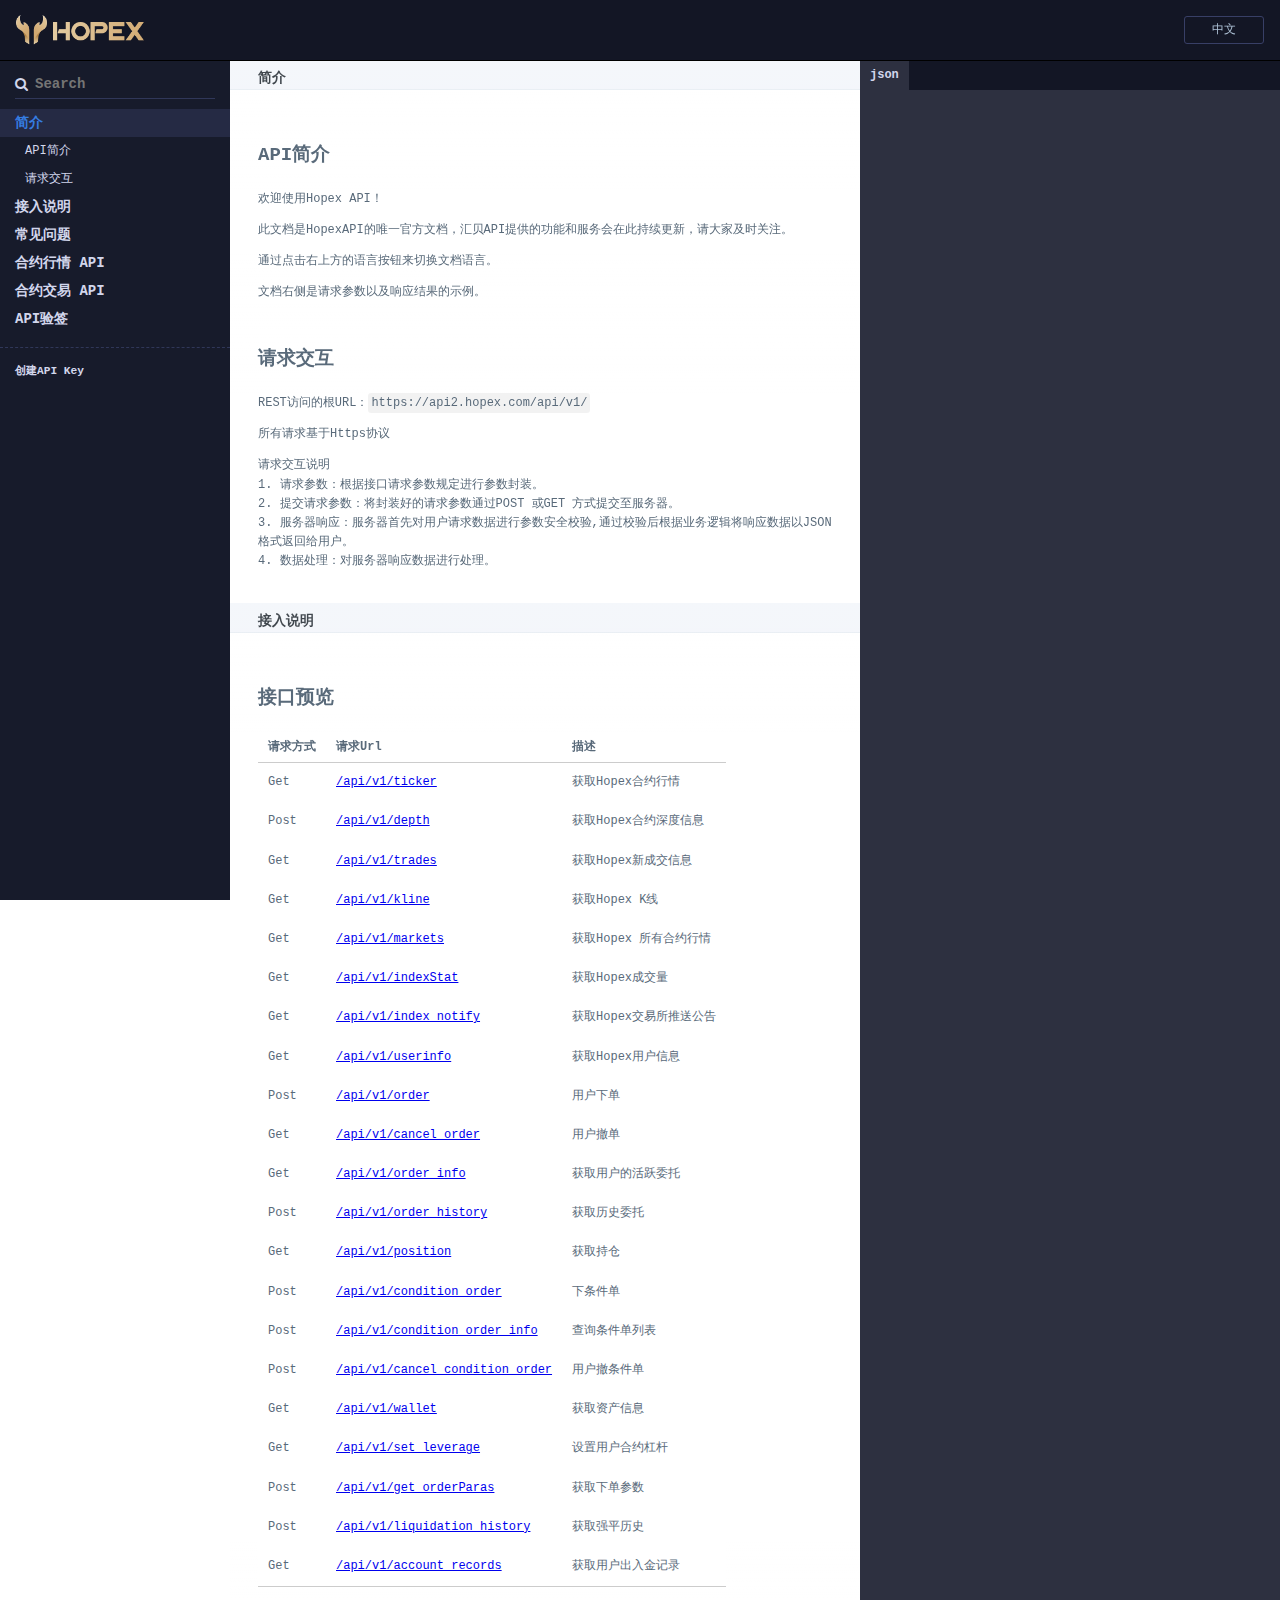
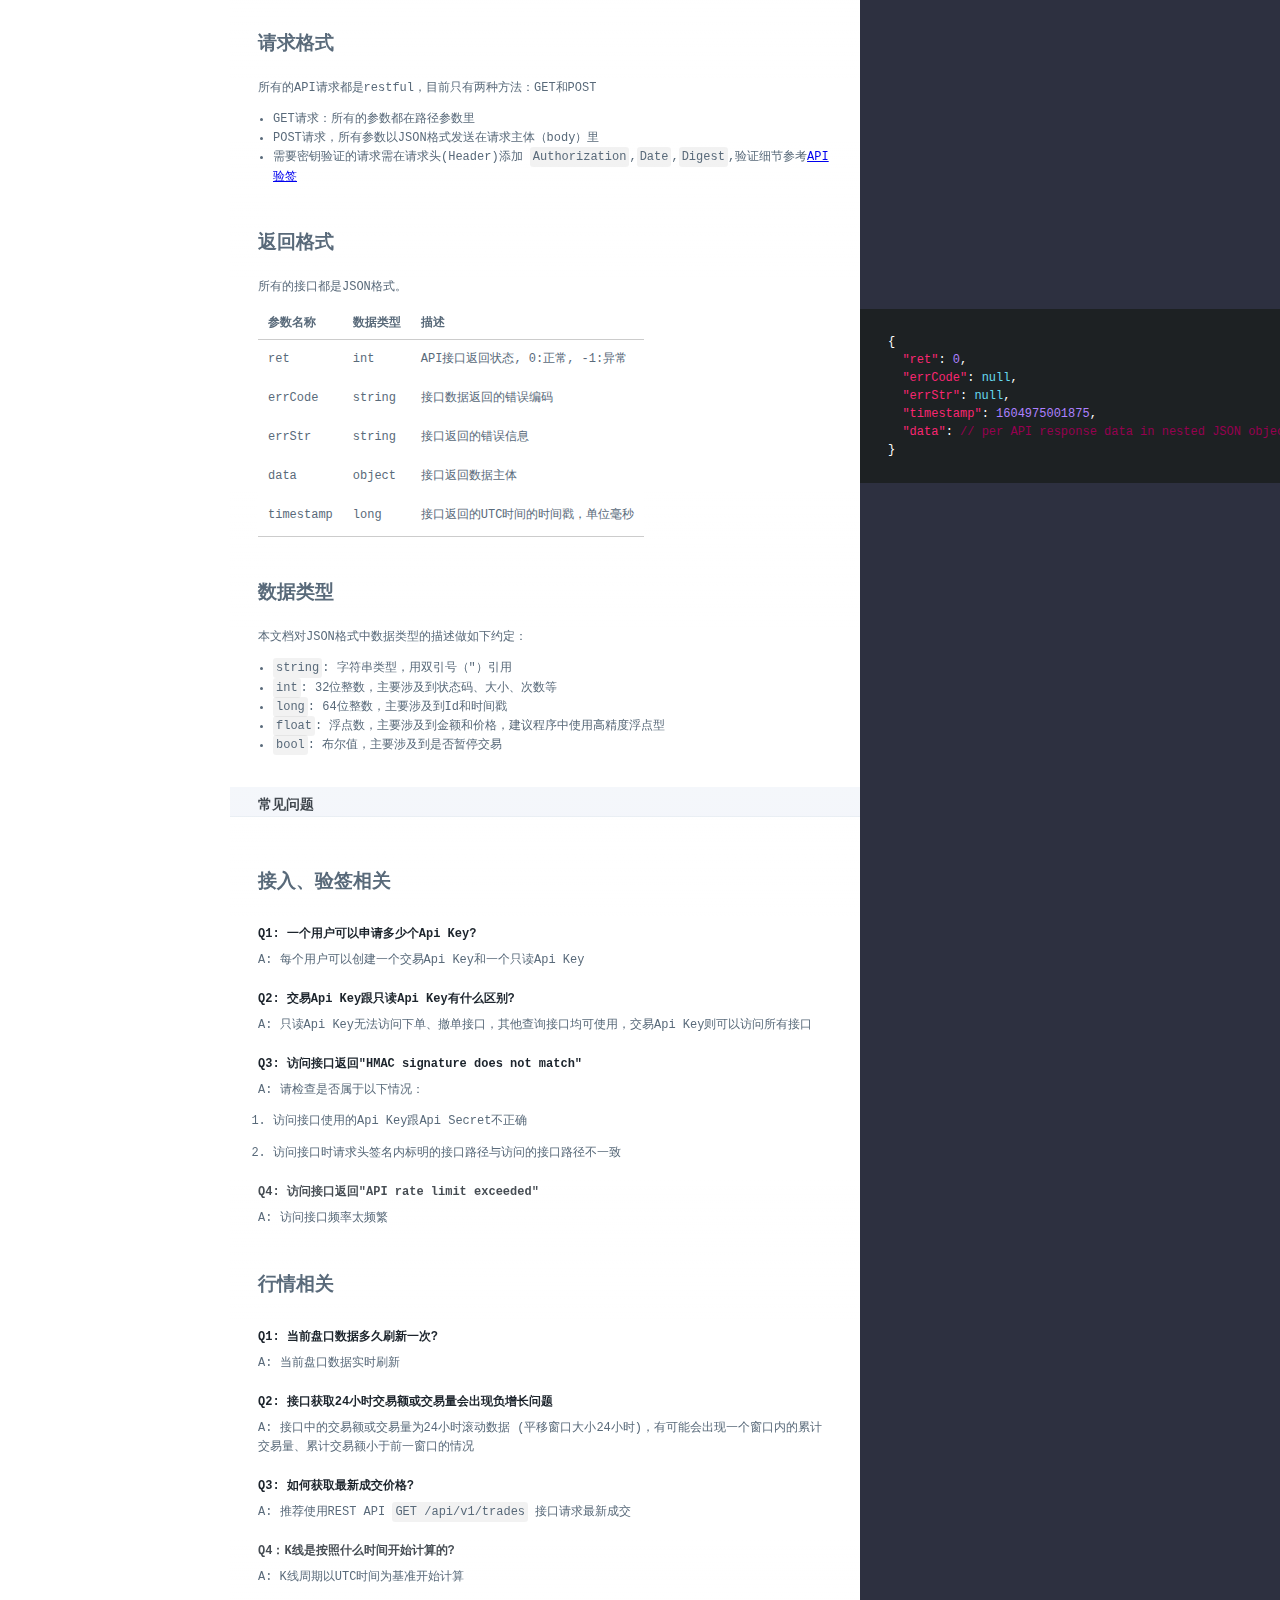
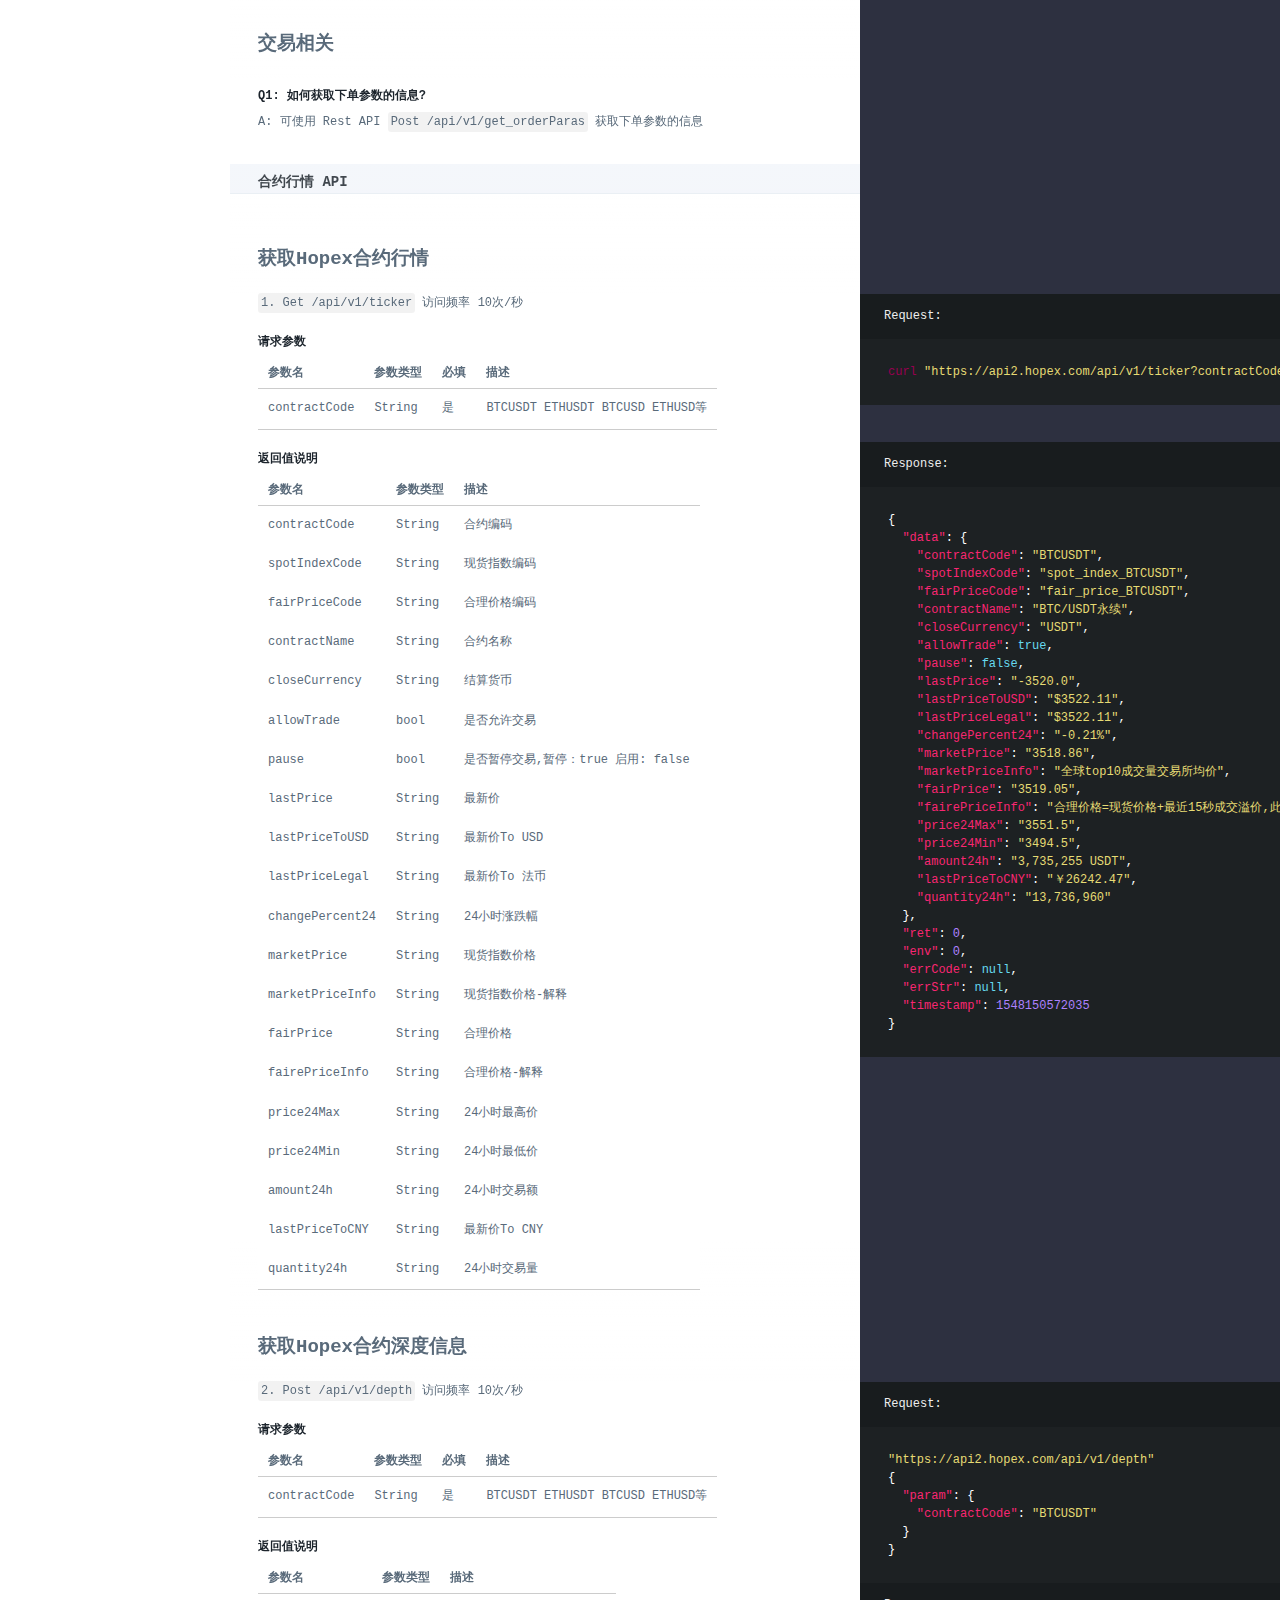
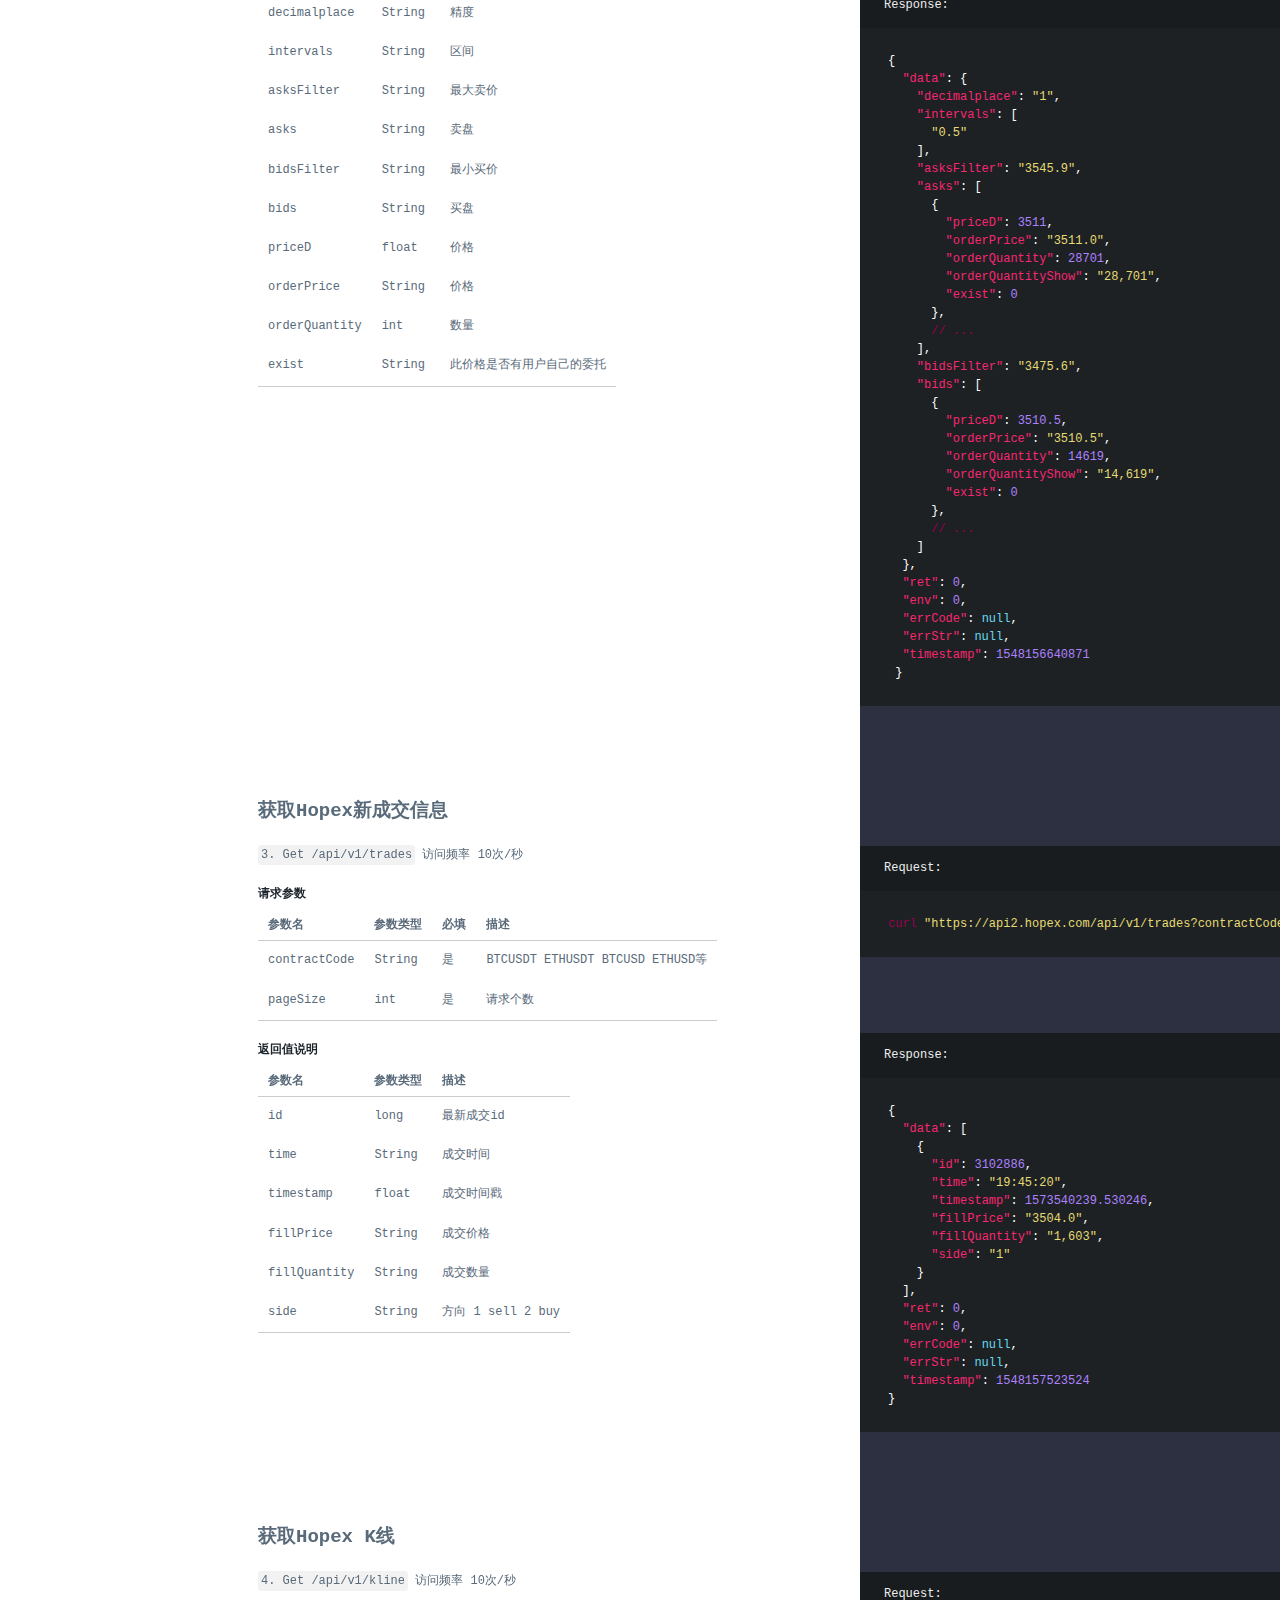
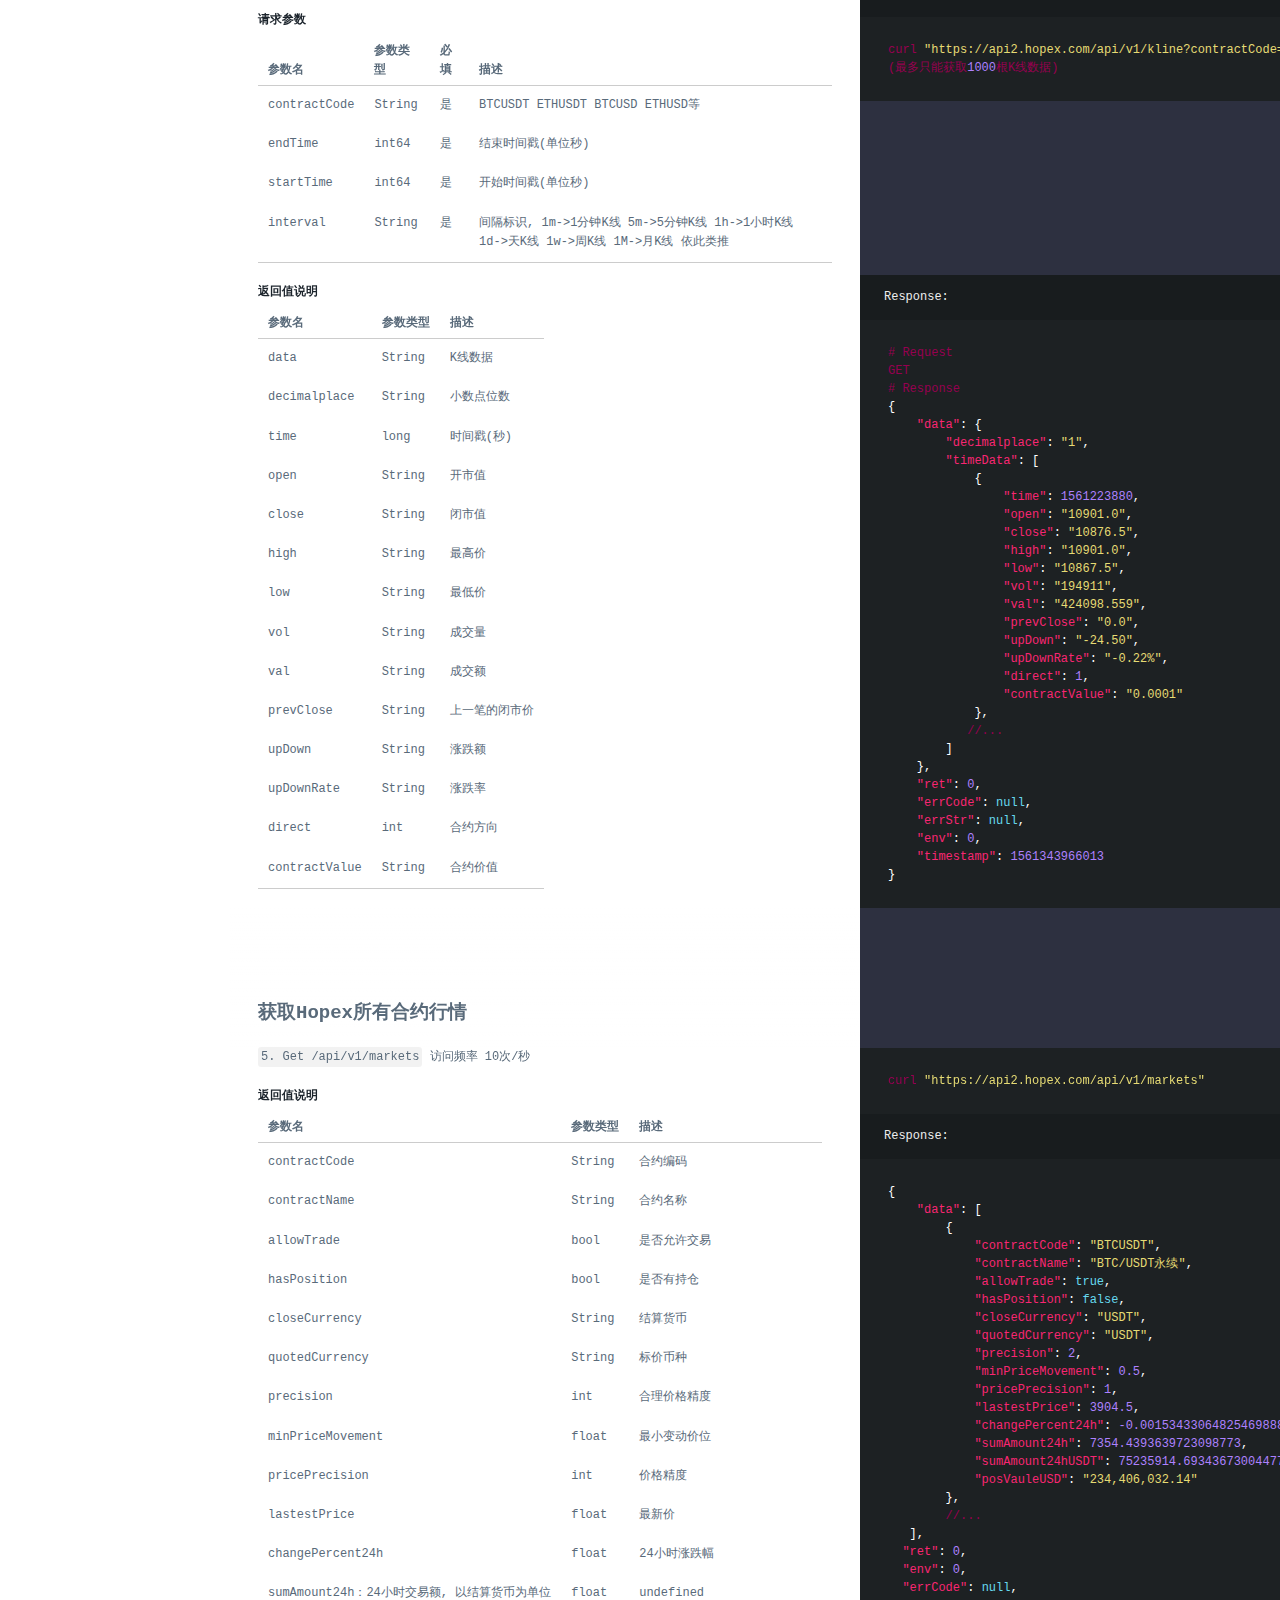
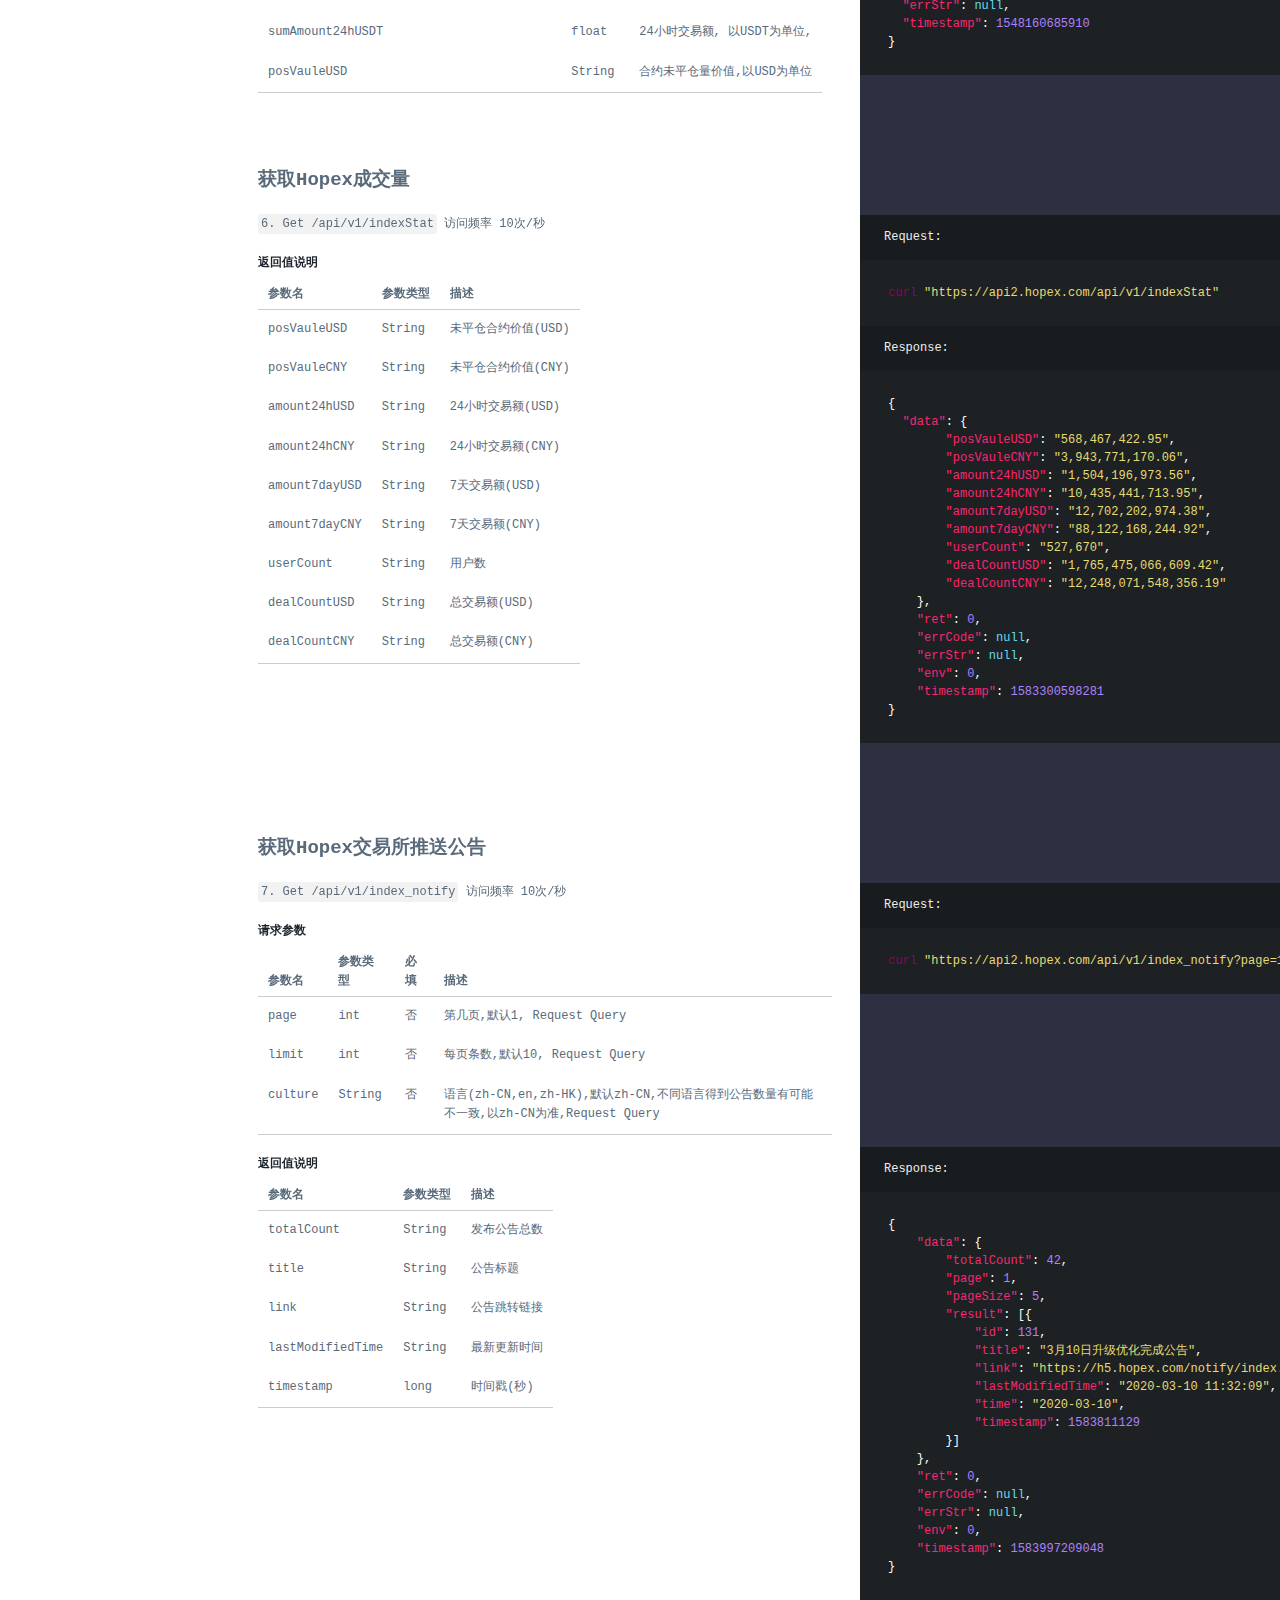
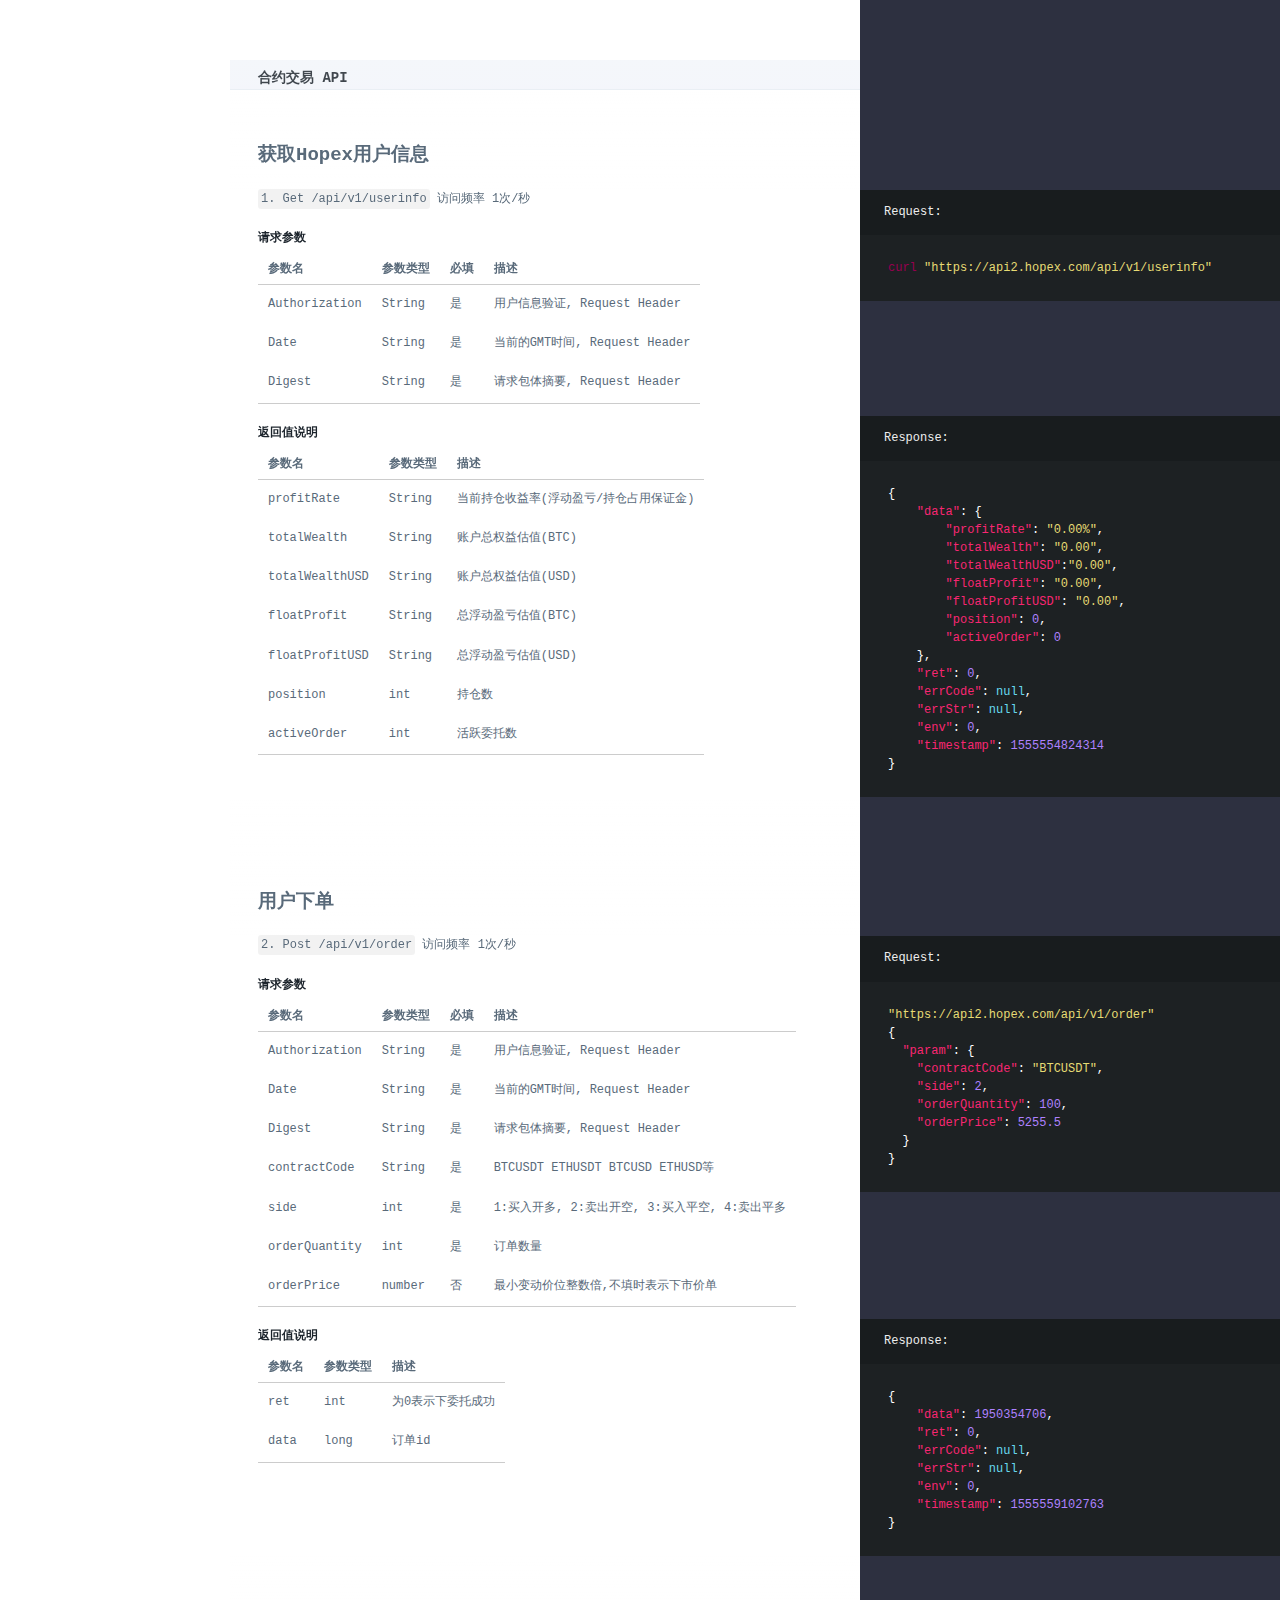
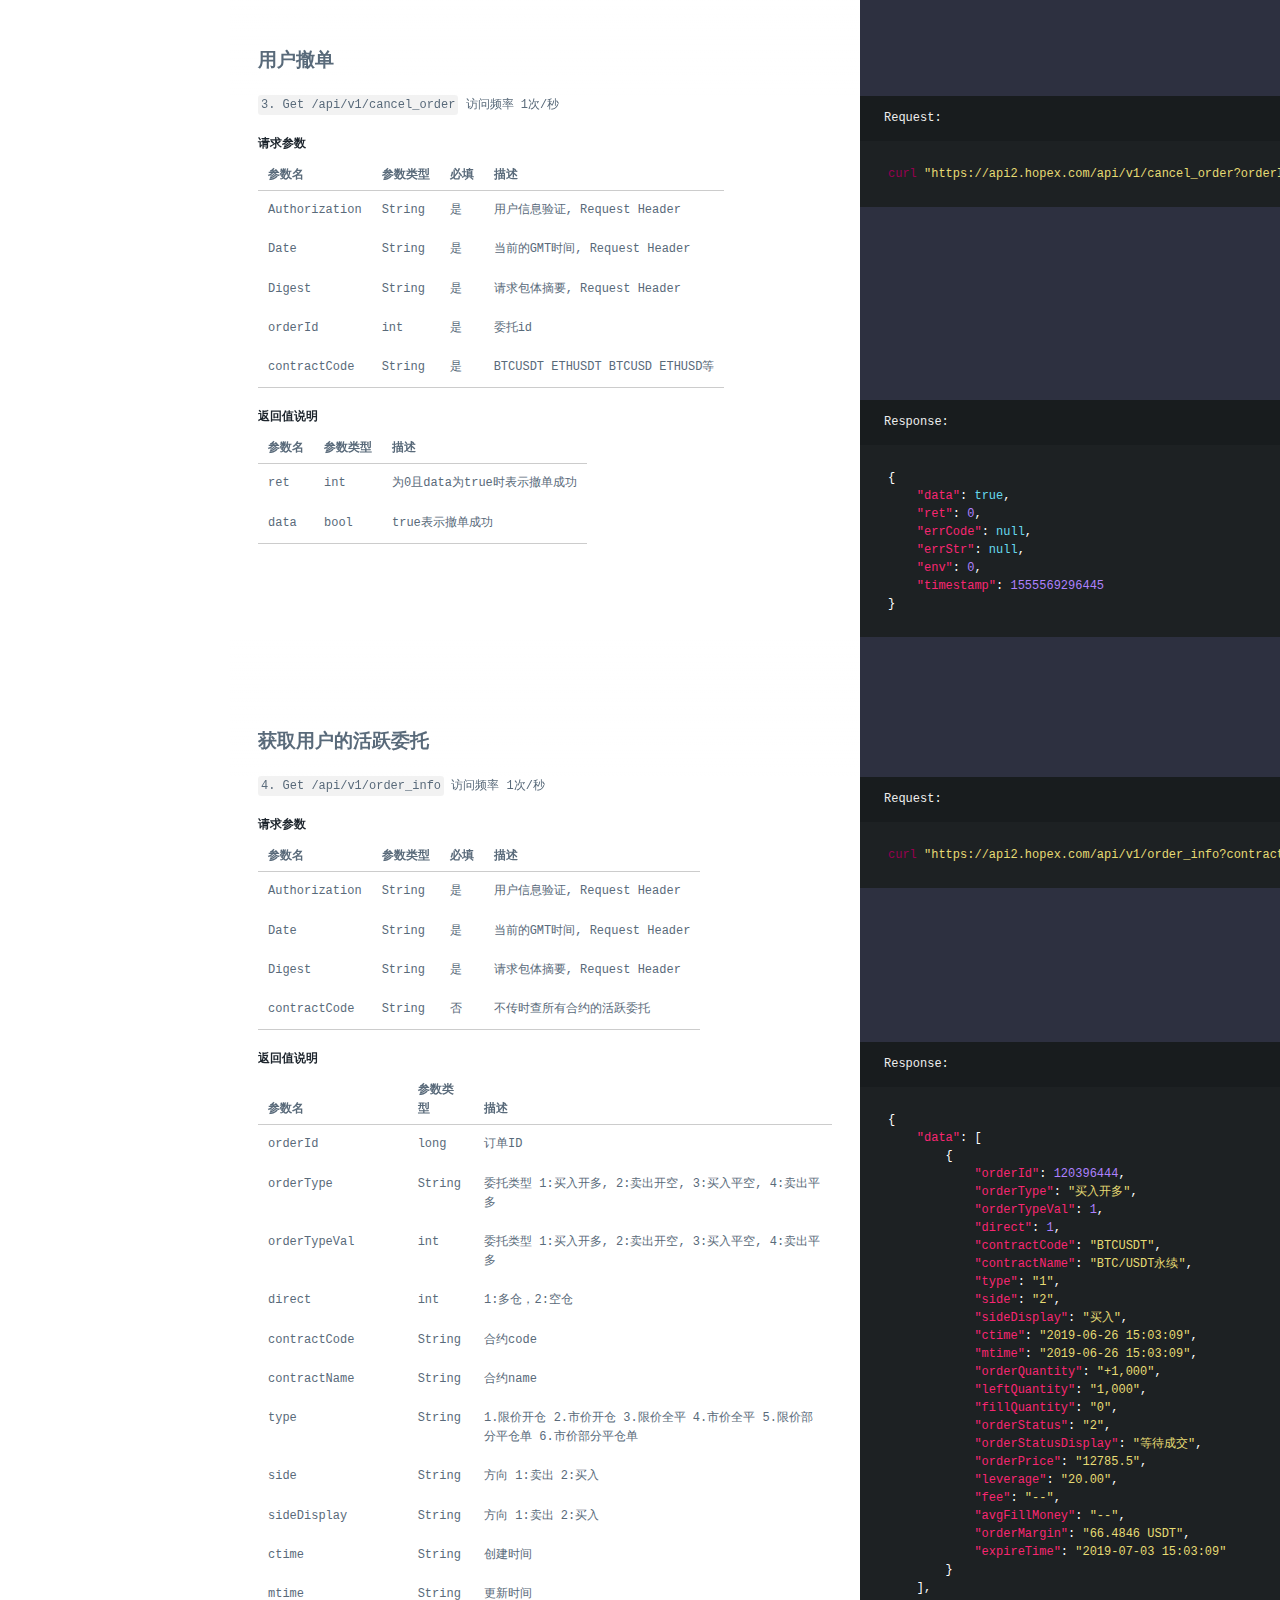
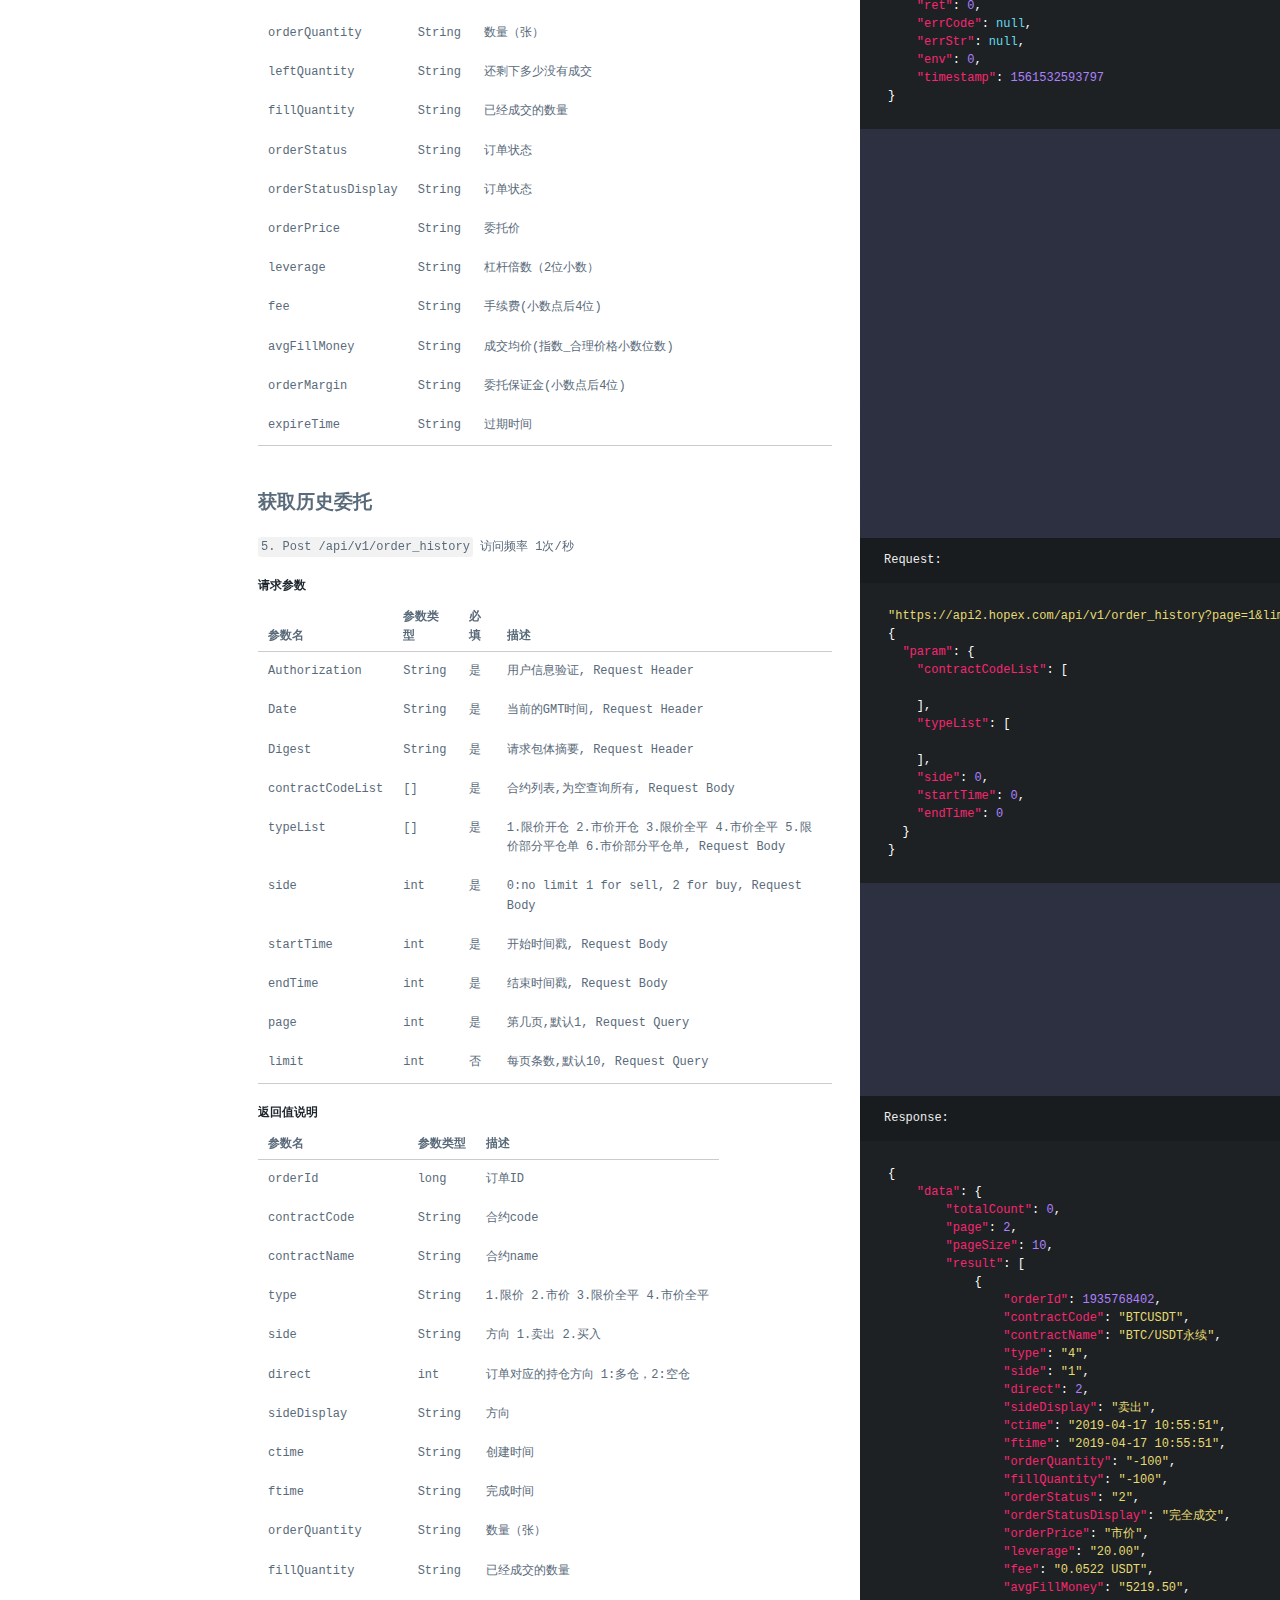
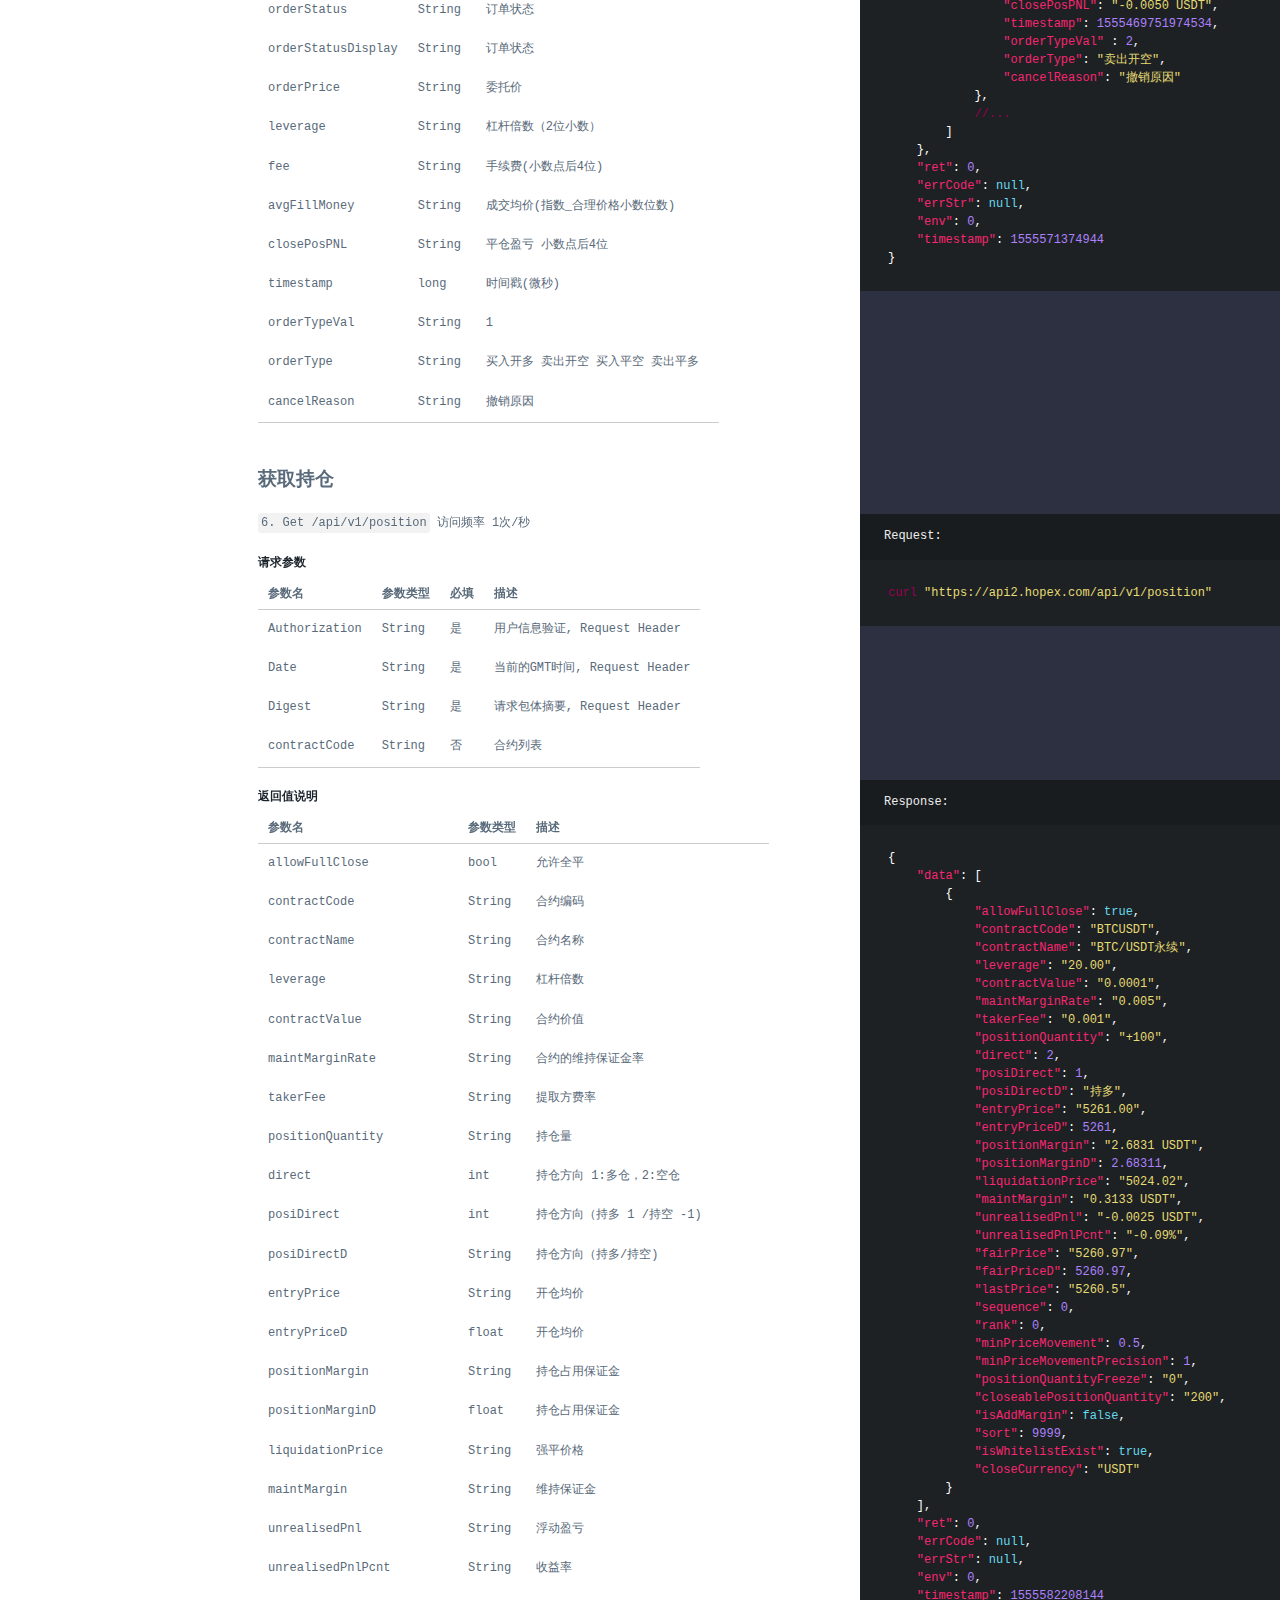
==== commit c5298ac1: "deploy: e207560690a3dbcf519eb0bb90f1666b8316f894" ====
--- a/index.html
+++ b/index.html
@@ -318,290 +318,284 @@
         <ul class="search-results"></ul>
       <ul id="toc" class="toc-list-h1">
           <li>
-            <a href="#introduction" class="toc-h1 toc-link" data-title="Introduction">Introduction</a>
+            <a href="#5ea2e0cde2" class="toc-h1 toc-link" data-title="简介">简介</a>
               <ul class="toc-list-h2">
                   <li>
-                    <a href="#api-introduction" class="toc-h2 toc-link" data-title="API Introduction">API Introduction</a>
+                    <a href="#api" class="toc-h2 toc-link" data-title="API简介">API简介</a>
                   </li>
                   <li>
-                    <a href="#request-process" class="toc-h2 toc-link" data-title="Request Process">Request Process</a>
+                    <a href="#d9ed27b09f" class="toc-h2 toc-link" data-title="请求交互">请求交互</a>
                   </li>
               </ul>
           </li>
           <li>
-            <a href="#api-access" class="toc-h1 toc-link" data-title="API Access">API Access</a>
+            <a href="#2d07d50c97" class="toc-h1 toc-link" data-title="接入说明">接入说明</a>
               <ul class="toc-list-h2">
                   <li>
-                    <a href="#overview" class="toc-h2 toc-link" data-title="Overview">Overview</a>
+                    <a href="#c2df8aa4e0" class="toc-h2 toc-link" data-title="接口预览">接口预览</a>
                   </li>
                   <li>
-                    <a href="#request-format" class="toc-h2 toc-link" data-title="Request Format">Request Format</a>
+                    <a href="#21d67c3c4c" class="toc-h2 toc-link" data-title="请求格式">请求格式</a>
                   </li>
                   <li>
-                    <a href="#response-format" class="toc-h2 toc-link" data-title="Response Format">Response Format</a>
+                    <a href="#dac673286f" class="toc-h2 toc-link" data-title="返回格式">返回格式</a>
                   </li>
                   <li>
-                    <a href="#data-type" class="toc-h2 toc-link" data-title="Data Type">Data Type</a>
+                    <a href="#b031dc9a85" class="toc-h2 toc-link" data-title="数据类型">数据类型</a>
                   </li>
               </ul>
           </li>
           <li>
-            <a href="#frequently-asked-questions" class="toc-h1 toc-link" data-title="Frequently Asked Questions">Frequently Asked Questions</a>
+            <a href="#0adb1147b3" class="toc-h1 toc-link" data-title="常见问题">常见问题</a>
               <ul class="toc-list-h2">
                   <li>
-                    <a href="#access-and-authentication" class="toc-h2 toc-link" data-title="Access And Authentication">Access And Authentication</a>
+                    <a href="#cb2d08126e" class="toc-h2 toc-link" data-title="接入、验签相关">接入、验签相关</a>
                   </li>
                   <li>
-                    <a href="#market-data" class="toc-h2 toc-link" data-title="Market Data">Market Data</a>
+                    <a href="#43ee760de5" class="toc-h2 toc-link" data-title="行情相关">行情相关</a>
                   </li>
                   <li>
-                    <a href="#order-and-trade" class="toc-h2 toc-link" data-title="Order and Trade">Order and Trade</a>
+                    <a href="#d9c242c3fe" class="toc-h2 toc-link" data-title="交易相关">交易相关</a>
                   </li>
               </ul>
           </li>
           <li>
-            <a href="#contract-price-api" class="toc-h1 toc-link" data-title="Contract Price API">Contract Price API</a>
+            <a href="#api-2" class="toc-h1 toc-link" data-title="合约行情 API">合约行情 API</a>
               <ul class="toc-list-h2">
                   <li>
-                    <a href="#get-hopex-contract-data" class="toc-h2 toc-link" data-title="Get Hopex Contract Data">Get Hopex Contract Data</a>
+                    <a href="#hopex" class="toc-h2 toc-link" data-title="获取Hopex合约行情">获取Hopex合约行情</a>
                   </li>
                   <li>
-                    <a href="#get-hopex-market-depth-information" class="toc-h2 toc-link" data-title="Get Hopex Market Depth Information">Get Hopex Market Depth Information</a>
+                    <a href="#hopex-2" class="toc-h2 toc-link" data-title="获取Hopex合约深度信息">获取Hopex合约深度信息</a>
                   </li>
                   <li>
-                    <a href="#get-hopex-latest-completed-orders" class="toc-h2 toc-link" data-title="Get Hopex latest completed orders">Get Hopex latest completed orders</a>
+                    <a href="#hopex-3" class="toc-h2 toc-link" data-title="获取Hopex新成交信息">获取Hopex新成交信息</a>
                   </li>
                   <li>
-                    <a href="#get-hopex-kline-data" class="toc-h2 toc-link" data-title="Get Hopex Kline data">Get Hopex Kline data</a>
+                    <a href="#hopex-k" class="toc-h2 toc-link" data-title="获取Hopex K线">获取Hopex K线</a>
                   </li>
                   <li>
-                    <a href="#get-hopex-markets-data" class="toc-h2 toc-link" data-title="Get Hopex markets data">Get Hopex markets data</a>
+                    <a href="#hopex-4" class="toc-h2 toc-link" data-title="获取Hopex所有合约行情">获取Hopex所有合约行情</a>
                   </li>
                   <li>
-                    <a href="#get-hopex-volume" class="toc-h2 toc-link" data-title="Get Hopex Volume">Get Hopex Volume</a>
+                    <a href="#hopex-5" class="toc-h2 toc-link" data-title="获取Hopex成交量">获取Hopex成交量</a>
                   </li>
                   <li>
-                    <a href="#get-hopex-notifies" class="toc-h2 toc-link" data-title="Get Hopex Notifies">Get Hopex Notifies</a>
+                    <a href="#hopex-6" class="toc-h2 toc-link" data-title="获取Hopex交易所推送公告">获取Hopex交易所推送公告</a>
                   </li>
               </ul>
           </li>
           <li>
-            <a href="#trading-api" class="toc-h1 toc-link" data-title="Trading API">Trading API</a>
+            <a href="#api-3" class="toc-h1 toc-link" data-title="合约交易 API">合约交易 API</a>
               <ul class="toc-list-h2">
                   <li>
-                    <a href="#get-hopex-user-information" class="toc-h2 toc-link" data-title="Get Hopex user information">Get Hopex user information</a>
+                    <a href="#hopex-7" class="toc-h2 toc-link" data-title="获取Hopex用户信息">获取Hopex用户信息</a>
                   </li>
                   <li>
-                    <a href="#place-orders" class="toc-h2 toc-link" data-title="Place Orders">Place Orders</a>
+                    <a href="#73292b0f57" class="toc-h2 toc-link" data-title="用户下单">用户下单</a>
                   </li>
                   <li>
-                    <a href="#cancel-orders" class="toc-h2 toc-link" data-title="Cancel Orders">Cancel Orders</a>
+                    <a href="#11d9e25be8" class="toc-h2 toc-link" data-title="用户撤单">用户撤单</a>
                   </li>
                   <li>
-                    <a href="#get-active-orders-information" class="toc-h2 toc-link" data-title="Get active orders information">Get active orders information</a>
+                    <a href="#51eddc5aa9" class="toc-h2 toc-link" data-title="获取用户的活跃委托">获取用户的活跃委托</a>
                   </li>
                   <li>
-                    <a href="#get-history-orders" class="toc-h2 toc-link" data-title="Get History Orders">Get History Orders</a>
+                    <a href="#4212d667d1" class="toc-h2 toc-link" data-title="获取历史委托">获取历史委托</a>
                   </li>
                   <li>
-                    <a href="#get-positions-information" class="toc-h2 toc-link" data-title="Get positions information">Get positions information</a>
+                    <a href="#94eccbb1b8" class="toc-h2 toc-link" data-title="获取持仓">获取持仓</a>
                   </li>
                   <li>
-                    <a href="#place-condition-orders" class="toc-h2 toc-link" data-title="Place Condition Orders">Place Condition Orders</a>
+                    <a href="#f9e87fb381" class="toc-h2 toc-link" data-title="用户下条件单">用户下条件单</a>
                   </li>
                   <li>
-                    <a href="#get-condition-orders-infomation" class="toc-h2 toc-link" data-title="Get condition orders infomation">Get condition orders infomation</a>
+                    <a href="#4d2cea97f7" class="toc-h2 toc-link" data-title="查询条件单列表">查询条件单列表</a>
                   </li>
                   <li>
-                    <a href="#cancel-condition-orders" class="toc-h2 toc-link" data-title="Cancel Condition Orders">Cancel Condition Orders</a>
+                    <a href="#6a6d683558" class="toc-h2 toc-link" data-title="用户撤条件单">用户撤条件单</a>
                   </li>
                   <li>
-                    <a href="#get-asset-information" class="toc-h2 toc-link" data-title="Get asset information">Get asset information</a>
+                    <a href="#224168edc1" class="toc-h2 toc-link" data-title="获取资产信息">获取资产信息</a>
                   </li>
                   <li>
-                    <a href="#set-contract-leverage" class="toc-h2 toc-link" data-title="Set Contract Leverage">Set Contract Leverage</a>
+                    <a href="#24da12c248" class="toc-h2 toc-link" data-title="设置用户合约杠杆">设置用户合约杠杆</a>
                   </li>
                   <li>
-                    <a href="#get-order-parameter" class="toc-h2 toc-link" data-title="Get Order Parameter">Get Order Parameter</a>
+                    <a href="#ed645b50df" class="toc-h2 toc-link" data-title="获取下单参数">获取下单参数</a>
                   </li>
                   <li>
-                    <a href="#get-liquidation-history" class="toc-h2 toc-link" data-title="Get liquidation history">Get liquidation history</a>
+                    <a href="#17307ac747" class="toc-h2 toc-link" data-title="获取强平历史">获取强平历史</a>
                   </li>
                   <li>
-                    <a href="#get-deposit-and-withdraw-history" class="toc-h2 toc-link" data-title="Get deposit and withdraw history">Get deposit and withdraw history</a>
+                    <a href="#8e62101ca9" class="toc-h2 toc-link" data-title="获取用户出入金记录">获取用户出入金记录</a>
                   </li>
               </ul>
           </li>
           <li>
-            <a href="#api-authentication" class="toc-h1 toc-link" data-title="API Authentication">API Authentication</a>
+            <a href="#api-4" class="toc-h1 toc-link" data-title="API验签">API验签</a>
               <ul class="toc-list-h2">
                   <li>
-                    <a href="#authentication-details" class="toc-h2 toc-link" data-title="Authentication Details">Authentication Details</a>
+                    <a href="#c81b9fb21f" class="toc-h2 toc-link" data-title="验证细节">验证细节</a>
                   </li>
                   <li>
-                    <a href="#sample-program" class="toc-h2 toc-link" data-title="Sample Program">Sample Program</a>
+                    <a href="#a9e7f6e403" class="toc-h2 toc-link" data-title="示例程序">示例程序</a>
                   </li>
                   <li>
-                    <a href="#sample-demo" class="toc-h2 toc-link" data-title="Sample Demo">Sample Demo</a>
+                    <a href="#demo" class="toc-h2 toc-link" data-title="示例Demo">示例Demo</a>
                   </li>
               </ul>
           </li>
       </ul>
         <ul class="toc-footer">
-            <li><a href='https://web.hopex.com/myaccount?page=ApiManage&culture=en'>Create API Key</a></li>
+            <li><a href='https://web.hopex.com/myaccount?page=ApiManage'>创建API Key</a></li>
         </ul>
     </div>
     <div class="page-wrapper">
       <div class="dark-box"></div>
       <div class="content">
-        <h1 id='introduction'>Introduction</h1><h2 id='api-introduction'>API Introduction</h2>
-<p>Welcome to Hopex API！</p>
-
-<p>This is the official Hopex API document, and will be continue updating, please follow us to get latest news.</p>
-
-<p>You can switch to different language by clicking the button in the top right.</p>
-
-<p>The example of request and response is showing in the right hand side.</p>
-<h2 id='request-process'>Request Process</h2>
-<p>Root URL for REST access：<code>https://api2.hopex.com/api/v1/</code> </p>
-
-<p>All requests are based on Https protocol</p>
-
-<p>Request Process Description</p>
-
-<ol>
-<li>Request parameters: parameter encapsulation according to interface request parameter specifications.</li>
-<li>Submit request parameters: submit the constructed request parameters to the server through POST or GET method.</li>
-<li>Server response: the server first performs a parameter security check on the user&#39;s request data, and after authentication check, the response data is returned to the user in JSON format according to business logic.</li>
-<li>Data processing: process the server response. </li>
-</ol>
-
-<p>Special note:
-Some apis are response in Chinese default, if you prefer English version, please add the parameter: <code>culture=en</code> at every request.</p>
-<h1 id='api-access'>API Access</h1><h2 id='overview'>Overview</h2>
-<table><thead>
-<tr>
-<th style="text-align: left">Request Method</th>
-<th style="text-align: left">Request Url</th>
-<th style="text-align: left">Description</th>
+        <h1 id='5ea2e0cde2'>简介</h1><h2 id='api'>API简介</h2>
+<p>欢迎使用Hopex API！</p>
+
+<p>此文档是HopexAPI的唯一官方文档，汇贝API提供的功能和服务会在此持续更新，请大家及时关注。</p>
+
+<p>通过点击右上方的语言按钮来切换文档语言。</p>
+
+<p>文档右侧是请求参数以及响应结果的示例。</p>
+<h2 id='d9ed27b09f'>请求交互</h2>
+<p>REST访问的根URL：<code>https://api2.hopex.com/api/v1/</code> </p>
+
+<p>所有请求基于Https协议</p>
+
+<p>请求交互说明<br>
+1. 请求参数：根据接口请求参数规定进行参数封装。<br>
+2. 提交请求参数：将封装好的请求参数通过POST 或GET 方式提交至服务器。<br>
+3. 服务器响应：服务器首先对用户请求数据进行参数安全校验,通过校验后根据业务逻辑将响应数据以JSON格式返回给用户。<br>
+4. 数据处理：对服务器响应数据进行处理。 </p>
+<h1 id='2d07d50c97'>接入说明</h1><h2 id='c2df8aa4e0'>接口预览</h2>
+<table><thead>
+<tr>
+<th style="text-align: left">请求方式</th>
+<th style="text-align: left">请求Url</th>
+<th style="text-align: left">描述</th>
 </tr>
 </thead><tbody>
 <tr>
 <td style="text-align: left">Get</td>
-<td style="text-align: left"><a href="#get-hopex-contract-data">/api/v1/ticker</a></td>
-<td style="text-align: left">Get Hopex Contract Data</td>
+<td style="text-align: left"><a href="#hopex">/api/v1/ticker</a></td>
+<td style="text-align: left">获取Hopex合约行情</td>
 </tr>
 <tr>
 <td style="text-align: left">Post</td>
-<td style="text-align: left"><a href="#get-hopex-market-depth-information">/api/v1/depth</a></td>
-<td style="text-align: left">Get Hopex Market Depth Information</td>
+<td style="text-align: left"><a href="#hopex-2">/api/v1/depth</a></td>
+<td style="text-align: left">获取Hopex合约深度信息</td>
 </tr>
 <tr>
 <td style="text-align: left">Get</td>
-<td style="text-align: left"><a href="#get-hopex-latest-completed-orders">/api/v1/trades</a></td>
-<td style="text-align: left">Get Hopex Latest Completed Orders</td>
+<td style="text-align: left"><a href="#hopex-3">/api/v1/trades</a></td>
+<td style="text-align: left">获取Hopex新成交信息</td>
 </tr>
 <tr>
 <td style="text-align: left">Get</td>
-<td style="text-align: left"><a href="#get-hopex-kline-data">/api/v1/kline</a></td>
-<td style="text-align: left">Get Hopex Kline Data</td>
+<td style="text-align: left"><a href="#hopex-k">/api/v1/kline</a></td>
+<td style="text-align: left">获取Hopex K线</td>
 </tr>
 <tr>
 <td style="text-align: left">Get</td>
-<td style="text-align: left"><a href="#get-hopex-markets-data">/api/v1/markets</a></td>
-<td style="text-align: left">Get Hopex Markets Data</td>
+<td style="text-align: left"><a href="#hopex-4">/api/v1/markets</a></td>
+<td style="text-align: left">获取Hopex 所有合约行情</td>
 </tr>
 <tr>
 <td style="text-align: left">Get</td>
-<td style="text-align: left"><a href="#get-hopex-volume">/api/v1/indexStat</a></td>
-<td style="text-align: left">Get Hopex Volume</td>
+<td style="text-align: left"><a href="#hopex-5">/api/v1/indexStat</a></td>
+<td style="text-align: left">获取Hopex成交量</td>
 </tr>
 <tr>
 <td style="text-align: left">Get</td>
-<td style="text-align: left"><a href="#get-hopex-notifies">/api/v1/index_notify</a></td>
-<td style="text-align: left">Get Hopex Notifies</td>
+<td style="text-align: left"><a href="#hopex-6">/api/v1/index_notify</a></td>
+<td style="text-align: left">获取Hopex交易所推送公告</td>
 </tr>
 <tr>
 <td style="text-align: left">Get</td>
-<td style="text-align: left"><a href="#get-hopex-user-information">/api/v1/userinfo</a></td>
-<td style="text-align: left">Get Hopex User Information</td>
+<td style="text-align: left"><a href="#hopex-7">/api/v1/userinfo</a></td>
+<td style="text-align: left">获取Hopex用户信息</td>
 </tr>
 <tr>
 <td style="text-align: left">Post</td>
-<td style="text-align: left"><a href="#place-orders">/api/v1/order</a></td>
-<td style="text-align: left">Place Orders</td>
+<td style="text-align: left"><a href="#73292b0f57">/api/v1/order</a></td>
+<td style="text-align: left">用户下单</td>
 </tr>
 <tr>
 <td style="text-align: left">Get</td>
-<td style="text-align: left"><a href="#cancel-orders">/api/v1/cancel_order</a></td>
-<td style="text-align: left">Cancel Orders</td>
+<td style="text-align: left"><a href="#11d9e25be8">/api/v1/cancel_order</a></td>
+<td style="text-align: left">用户撤单</td>
 </tr>
 <tr>
 <td style="text-align: left">Get</td>
-<td style="text-align: left"><a href="#get-active-orders-information">/api/v1/order_info</a></td>
-<td style="text-align: left">Get Active Orders information</td>
+<td style="text-align: left"><a href="#51eddc5aa9">/api/v1/order_info</a></td>
+<td style="text-align: left">获取用户的活跃委托</td>
 </tr>
 <tr>
 <td style="text-align: left">Post</td>
-<td style="text-align: left"><a href="#get-history-orders">/api/v1/order_history</a></td>
-<td style="text-align: left">Get History Orders</td>
+<td style="text-align: left"><a href="#4212d667d1">/api/v1/order_history</a></td>
+<td style="text-align: left">获取历史委托</td>
 </tr>
 <tr>
 <td style="text-align: left">Get</td>
-<td style="text-align: left"><a href="#get-positions-information">/api/v1/position</a></td>
-<td style="text-align: left">Get Positions Information</td>
+<td style="text-align: left"><a href="#94eccbb1b8">/api/v1/position</a></td>
+<td style="text-align: left">获取持仓</td>
 </tr>
 <tr>
 <td style="text-align: left">Post</td>
-<td style="text-align: left"><a href="#place-condition-orders">/api/v1/condition_order</a></td>
-<td style="text-align: left">Place Condition Orders</td>
+<td style="text-align: left"><a href="#f9e87fb381">/api/v1/condition_order</a></td>
+<td style="text-align: left">下条件单</td>
 </tr>
 <tr>
 <td style="text-align: left">Post</td>
-<td style="text-align: left"><a href="#get-condition-orders-infomation">/api/v1/condition_order_info</a></td>
-<td style="text-align: left">Get Condition Orders Infomation</td>
+<td style="text-align: left"><a href="#4d2cea97f7">/api/v1/condition_order_info</a></td>
+<td style="text-align: left">查询条件单列表</td>
 </tr>
 <tr>
 <td style="text-align: left">Post</td>
-<td style="text-align: left"><a href="#cancel-condition-orders">/api/v1/cancel_condition_order</a></td>
-<td style="text-align: left">Cancel Condition Orders</td>
+<td style="text-align: left"><a href="#6a6d683558">/api/v1/cancel_condition_order</a></td>
+<td style="text-align: left">用户撤条件单</td>
 </tr>
 <tr>
 <td style="text-align: left">Get</td>
-<td style="text-align: left"><a href="#get-asset-information">/api/v1/wallet</a></td>
-<td style="text-align: left">Get Asset Information</td>
+<td style="text-align: left"><a href="#224168edc1">/api/v1/wallet</a></td>
+<td style="text-align: left">获取资产信息</td>
 </tr>
 <tr>
 <td style="text-align: left">Get</td>
-<td style="text-align: left"><a href="#set-contract-leverage">/api/v1/set_leverage</a></td>
-<td style="text-align: left">Set Contract Leverage</td>
+<td style="text-align: left"><a href="#24da12c248">/api/v1/set_leverage</a></td>
+<td style="text-align: left">设置用户合约杠杆</td>
 </tr>
 <tr>
 <td style="text-align: left">Post</td>
-<td style="text-align: left"><a href="#get-order-parameter">/api/v1/get_orderParas</a></td>
-<td style="text-align: left">Get Order Parameter</td>
+<td style="text-align: left"><a href="#ed645b50df">/api/v1/get_orderParas</a></td>
+<td style="text-align: left">获取下单参数</td>
 </tr>
 <tr>
 <td style="text-align: left">Post</td>
-<td style="text-align: left"><a href="#get-liquidation-history">/api/v1/liquidation_history</a></td>
-<td style="text-align: left">Get Liquidation History</td>
+<td style="text-align: left"><a href="#17307ac747">/api/v1/liquidation_history</a></td>
+<td style="text-align: left">获取强平历史</td>
 </tr>
 <tr>
 <td style="text-align: left">Get</td>
-<td style="text-align: left"><a href="#get-deposit-and-withdraw-history">/api/v1/account_records</a></td>
-<td style="text-align: left">Get Deposit And Withdraw History</td>
-</tr>
-</tbody></table>
-<h2 id='request-format'>Request Format</h2>
-<p>The API is restful and there are two method: GET and POST.</p>
+<td style="text-align: left"><a href="#8e62101ca9">/api/v1/account_records</a></td>
+<td style="text-align: left">获取用户出入金记录</td>
+</tr>
+</tbody></table>
+<h2 id='21d67c3c4c'>请求格式</h2>
+<p>所有的API请求都是restful，目前只有两种方法：GET和POST</p>
 
 <ul>
-<li>GET request：All parameters are included in URL</li>
-<li>POST request: : All parameters are formatted as JSON and put int the request body</li>
-<li>You should Add <code>Authorization</code>,<code>Date</code>,<code>Digest</code> to request header when calling API that require API Key,You can Refer to <a href="#api-authentication">Authentication Details</a></li>
+<li>GET请求：所有的参数都在路径参数里</li>
+<li>POST请求，所有参数以JSON格式发送在请求主体（body）里</li>
+<li>需要密钥验证的请求需在请求头(Header)添加 <code>Authorization</code>,<code>Date</code>,<code>Digest</code>,验证细节参考<a href="#c81b9fb21f">API验签</a></li>
 </ul>
-<h2 id='response-format'>Response Format</h2>
-<p>The response is JSON format.</p>
+<h2 id='dac673286f'>返回格式</h2>
+<p>所有的接口都是JSON格式。</p>
 <div class="highlight"><pre class="highlight json tab-json"><code><span class="p">{</span><span class="w">
   </span><span class="nl">"ret"</span><span class="p">:</span><span class="w"> </span><span class="mi">0</span><span class="p">,</span><span class="w">
   </span><span class="nl">"errCode"</span><span class="p">:</span><span class="w"> </span><span class="kc">null</span><span class="p">,</span><span class="w">
@@ -612,111 +606,114 @@
 </span></code></pre></div>
 <table><thead>
 <tr>
-<th style="text-align: left">Field</th>
-<th style="text-align: left">Data Type</th>
-<th style="text-align: left">Description</th>
+<th style="text-align: left">参数名称</th>
+<th style="text-align: left">数据类型</th>
+<th style="text-align: left">描述</th>
 </tr>
 </thead><tbody>
 <tr>
 <td style="text-align: left">ret</td>
 <td style="text-align: left">int</td>
-<td style="text-align: left">Status of API response, 0:success, -1:error</td>
+<td style="text-align: left">API接口返回状态, 0:正常, -1:异常</td>
 </tr>
 <tr>
 <td style="text-align: left">errCode</td>
 <td style="text-align: left">string</td>
-<td style="text-align: left">Error code of API response</td>
+<td style="text-align: left">接口数据返回的错误编码</td>
 </tr>
 <tr>
 <td style="text-align: left">errStr</td>
 <td style="text-align: left">string</td>
-<td style="text-align: left">Error Message of API response</td>
+<td style="text-align: left">接口返回的错误信息</td>
 </tr>
 <tr>
 <td style="text-align: left">data</td>
 <td style="text-align: left">object</td>
-<td style="text-align: left">The body data in response</td>
+<td style="text-align: left">接口返回数据主体</td>
 </tr>
 <tr>
 <td style="text-align: left">timestamp</td>
 <td style="text-align: left">long</td>
-<td style="text-align: left">The UTC timestamp when API respond, the unit is millisecond</td>
-</tr>
-</tbody></table>
-<h2 id='data-type'>Data Type</h2>
-<p>The JSON data type described in this document is defined as below:</p>
+<td style="text-align: left">接口返回的UTC时间的时间戳，单位毫秒</td>
+</tr>
+</tbody></table>
+<h2 id='b031dc9a85'>数据类型</h2>
+<p>本文档对JSON格式中数据类型的描述做如下约定：</p>
 
 <ul>
-<li><code>string</code>: a sequence of characters that are quoted</li>
-<li><code>int</code>: a 32-bit integer, mainly used for status code, size and count</li>
-<li><code>long</code>: a 64-bit integer, mainly used for Id and timestamp</li>
-<li><code>float</code>: a fraction represented in decimal format, mainly used for volume and price, recommend to use high precision decimal data types in program</li>
-<li><code>bool</code>: false and true</li>
+<li><code>string</code>: 字符串类型，用双引号（&quot;）引用</li>
+<li><code>int</code>: 32位整数，主要涉及到状态码、大小、次数等</li>
+<li><code>long</code>: 64位整数，主要涉及到Id和时间戳</li>
+<li><code>float</code>: 浮点数，主要涉及到金额和价格，建议程序中使用高精度浮点型</li>
+<li><code>bool</code>: 布尔值，主要涉及到是否暂停交易</li>
 </ul>
-<h1 id='frequently-asked-questions'>Frequently Asked Questions</h1><h2 id='access-and-authentication'>Access And Authentication</h2><h3 id='q1-how-many-api-keys-one-user-can-apply'>Q1: How many API Keys one user can apply?</h3>
-<p>A: Every user can create 1 read API Key and 1 trade API Key</p>
-<h3 id='q2-what-39-s-difference-between-trade-api-key-and-read-api-key'>Q2: What&#39;s difference between trade API Key and read API Key?</h3>
-<p>A: Read API Key Can&#39;t access API <code>order</code>、<code>cancel_order</code>、<code>condition_order</code>、<code>cancel_condition_order</code>,trade API Key can access all APIs</p>
-<h3 id='q3-access-api-return-quot-hmac-signature-does-not-match-quot'>Q3: Access API return &quot;HMAC signature does not match&quot;</h3>
-<p>A: Please check below possible reasons:</p>
+<h1 id='0adb1147b3'>常见问题</h1><h2 id='cb2d08126e'>接入、验签相关</h2><h3 id='q1-api-key'>Q1: 一个用户可以申请多少个Api Key?</h3>
+<p>A: 每个用户可以创建一个交易Api Key和一个只读Api Key</p>
+<h3 id='q2-api-key-api-key'>Q2: 交易Api Key跟只读Api Key有什么区别?</h3>
+<p>A: 只读Api Key无法访问下单、撤单接口，其他查询接口均可使用，交易Api Key则可以访问所有接口</p>
+<h3 id='q3-quot-hmac-signature-does-not-match-quot'>Q3: 访问接口返回&quot;HMAC signature does not match&quot;</h3>
+<p>A: 请检查是否属于以下情况：</p>
 
 <ol>
-<li><p>Use API Key or API Secret Incorrect</p></li>
-<li><p>The request line in request header authorization may not the same as request API</p></li>
+<li><p>访问接口使用的Api Key跟Api Secret不正确</p></li>
+<li><p>访问接口时请求头签名内标明的接口路径与访问的接口路径不一致</p></li>
 </ol>
-<h3 id='q4-access-api-return-quot-api-rate-limit-exceeded-quot'>Q4: Access API return &quot;API rate limit exceeded&quot;</h3>
-<p>A: Access API More Frequently</p>
-<h2 id='market-data'>Market Data</h2><h3 id='q1-what-is-the-update-frequency-of-market-depth'>Q1: What is the update frequency of market depth?</h3>
-<p>A: The data is updated in real-time</p>
-<h3 id='q2-could-the-total-volume-of-last-24h-market-summary-decrease'>Q2: Could the total volume of Last 24h Market Summary decrease?</h3>
-<p>A: Yes, it is possible that the accumulated volume and the accumulated value counted for current 24h window is smaller than previous.</p>
-<h3 id='q3-how-to-retrieve-the-last-trade-price-in-market'>Q3: How to retrieve the last trade price in market?</h3>
-<p>A: It is suggested to request to <code>GET /api/v1/trades</code> to get last market price</p>
-<h3 id='q4-which-timezone-the-start-time-of-candlesticks-falls-into'>Q4：Which timezone the start time of candlesticks falls into?</h3>
-<p>A: A： The start time for candlesticks is based on UTC</p>
-<h2 id='order-and-trade'>Order and Trade</h2><h3 id='q1-how-to-ger-the-order-params'>Q1: How to ger the order params?</h3>
-<p>A: You can call Rest API <code>Post /api/v1/get_orderParas</code> to get the order params</p>
-<h1 id='contract-price-api'>Contract Price API</h1><h2 id='get-hopex-contract-data'>Get Hopex Contract Data</h2><div class="highlight"><pre class="highlight json tab-json"><code><span class="err">curl</span><span class="w"> </span><span class="s2">"https://api2.hopex.com/api/v1/ticker?contractCode=BTCUSDT"</span><span class="w">
+<h3 id='q4-quot-api-rate-limit-exceeded-quot'>Q4: 访问接口返回&quot;API rate limit exceeded&quot;</h3>
+<p>A: 访问接口频率太频繁</p>
+<h2 id='43ee760de5'>行情相关</h2><h3 id='q1'>Q1: 当前盘口数据多久刷新一次?</h3>
+<p>A: 当前盘口数据实时刷新</p>
+<h3 id='q2-24'>Q2: 接口获取24小时交易额或交易量会出现负增长问题</h3>
+<p>A: 接口中的交易额或交易量为24小时滚动数据 (平移窗口大小24小时)，有可能会出现一个窗口内的累计交易量、累计交易额小于前一窗口的情况</p>
+<h3 id='q3'>Q3: 如何获取最新成交价格?</h3>
+<p>A: 推荐使用REST API <code>GET /api/v1/trades</code> 接口请求最新成交</p>
+<h3 id='q4-k'>Q4：K线是按照什么时间开始计算的?</h3>
+<p>A: K线周期以UTC时间为基准开始计算</p>
+<h2 id='d9c242c3fe'>交易相关</h2><h3 id='q1-2'>Q1: 如何获取下单参数的信息?</h3>
+<p>A: 可使用 Rest API <code>Post /api/v1/get_orderParas</code> 获取下单参数的信息</p>
+<h1 id='api-2'>合约行情 API</h1><h2 id='hopex'>获取Hopex合约行情</h2>
+<blockquote>
+<p>Request:</p>
+</blockquote>
+<div class="highlight"><pre class="highlight json tab-json"><code><span class="err">curl</span><span class="w"> </span><span class="s2">"https://api2.hopex.com/api/v1/ticker?contractCode=BTCUSDT"</span><span class="w">
 </span></code></pre></div>
-<p><code>1. Get /api/v1/ticker</code>    rate limit 10 times/s</p>
-<h3 id='request-parameter'>Request Parameter</h3>
-<table><thead>
-<tr>
-<th style="text-align: left">Parameter</th>
-<th style="text-align: left">Type</th>
-<th style="text-align: left">Required</th>
-<th style="text-align: left">Description</th>
+<p><code>1. Get /api/v1/ticker</code>   访问频率 10次/秒</p>
+<h3 id='1f9ac54b15'>请求参数</h3>
+<table><thead>
+<tr>
+<th style="text-align: left">参数名</th>
+<th style="text-align: left">参数类型</th>
+<th style="text-align: left">必填</th>
+<th style="text-align: left">描述</th>
 </tr>
 </thead><tbody>
 <tr>
 <td style="text-align: left">contractCode</td>
 <td style="text-align: left">String</td>
-<td style="text-align: left">yes</td>
-<td style="text-align: left">BTCUSDT ETHUSDT BTCUSD ETHUSD etc.</td>
-</tr>
-</tbody></table>
-
-<blockquote>
-<p>Response:     </p>
+<td style="text-align: left">是</td>
+<td style="text-align: left">BTCUSDT ETHUSDT BTCUSD ETHUSD等</td>
+</tr>
+</tbody></table>
+
+<blockquote>
+<p>Response: </p>
 </blockquote>
 <div class="highlight"><pre class="highlight json tab-json"><code><span class="p">{</span><span class="w">
   </span><span class="nl">"data"</span><span class="p">:</span><span class="w"> </span><span class="p">{</span><span class="w">
     </span><span class="nl">"contractCode"</span><span class="p">:</span><span class="w"> </span><span class="s2">"BTCUSDT"</span><span class="p">,</span><span class="w">
     </span><span class="nl">"spotIndexCode"</span><span class="p">:</span><span class="w"> </span><span class="s2">"spot_index_BTCUSDT"</span><span class="p">,</span><span class="w">
     </span><span class="nl">"fairPriceCode"</span><span class="p">:</span><span class="w"> </span><span class="s2">"fair_price_BTCUSDT"</span><span class="p">,</span><span class="w">
-    </span><span class="nl">"contractName"</span><span class="p">:</span><span class="w"> </span><span class="s2">"BTC/USDT Swap"</span><span class="p">,</span><span class="w">
+    </span><span class="nl">"contractName"</span><span class="p">:</span><span class="w"> </span><span class="s2">"BTC/USDT永续"</span><span class="p">,</span><span class="w">
     </span><span class="nl">"closeCurrency"</span><span class="p">:</span><span class="w"> </span><span class="s2">"USDT"</span><span class="p">,</span><span class="w">
     </span><span class="nl">"allowTrade"</span><span class="p">:</span><span class="w"> </span><span class="kc">true</span><span class="p">,</span><span class="w">
     </span><span class="nl">"pause"</span><span class="p">:</span><span class="w"> </span><span class="kc">false</span><span class="p">,</span><span class="w">
     </span><span class="nl">"lastPrice"</span><span class="p">:</span><span class="w"> </span><span class="s2">"-3520.0"</span><span class="p">,</span><span class="w">
     </span><span class="nl">"lastPriceToUSD"</span><span class="p">:</span><span class="w"> </span><span class="s2">"$3522.11"</span><span class="p">,</span><span class="w">
     </span><span class="nl">"lastPriceLegal"</span><span class="p">:</span><span class="w"> </span><span class="s2">"$3522.11"</span><span class="p">,</span><span class="w">
-    </span><span class="nl">"direction"</span><span class="p">:</span><span class="w"> </span><span class="mi">-1</span><span class="p">,</span><span class="w">
     </span><span class="nl">"changePercent24"</span><span class="p">:</span><span class="w"> </span><span class="s2">"-0.21%"</span><span class="p">,</span><span class="w">
     </span><span class="nl">"marketPrice"</span><span class="p">:</span><span class="w"> </span><span class="s2">"3518.86"</span><span class="p">,</span><span class="w">
-    </span><span class="nl">"marketPriceInfo"</span><span class="p">:</span><span class="w"> </span><span class="s2">"Average price of top 10 exchanges"</span><span class="p">,</span><span class="w">
+    </span><span class="nl">"marketPriceInfo"</span><span class="p">:</span><span class="w"> </span><span class="s2">"全球top10成交量交易所均价"</span><span class="p">,</span><span class="w">
     </span><span class="nl">"fairPrice"</span><span class="p">:</span><span class="w"> </span><span class="s2">"3519.05"</span><span class="p">,</span><span class="w">
-    </span><span class="nl">"fairePriceInfo"</span><span class="p">:</span><span class="w"> </span><span class="s2">"Fair price=spot price+premium in last 15s. Unrealized PnL and liquidation price is calculated by fair price."</span><span class="p">,</span><span class="w">
+    </span><span class="nl">"fairePriceInfo"</span><span class="p">:</span><span class="w"> </span><span class="s2">"合理价格=现货价格+最近15秒成交溢价,此价格可以更加合理地代表Hopex合约价格。浮动盈亏和强平价格均是根据合理价格来计算。"</span><span class="p">,</span><span class="w">
     </span><span class="nl">"price24Max"</span><span class="p">:</span><span class="w"> </span><span class="s2">"3551.5"</span><span class="p">,</span><span class="w">
     </span><span class="nl">"price24Min"</span><span class="p">:</span><span class="w"> </span><span class="s2">"3494.5"</span><span class="p">,</span><span class="w">
     </span><span class="nl">"amount24h"</span><span class="p">:</span><span class="w"> </span><span class="s2">"3,735,255 USDT"</span><span class="p">,</span><span class="w">
@@ -729,116 +726,116 @@
   </span><span class="nl">"errStr"</span><span class="p">:</span><span class="w"> </span><span class="kc">null</span><span class="p">,</span><span class="w">  
   </span><span class="nl">"timestamp"</span><span class="p">:</span><span class="w"> </span><span class="mi">1548150572035</span><span class="w">
 </span><span class="p">}</span><span class="w">
-</span></code></pre></div><h3 id='return-value'>Return Value</h3>
-<table><thead>
-<tr>
-<th style="text-align: left">Parameter</th>
-<th style="text-align: left">Type</th>
-<th style="text-align: left">Description</th>
+</span></code></pre></div><h3 id='1d44dd01be'>返回值说明</h3>
+<table><thead>
+<tr>
+<th style="text-align: left">参数名</th>
+<th style="text-align: left">参数类型</th>
+<th style="text-align: left">描述</th>
 </tr>
 </thead><tbody>
 <tr>
 <td style="text-align: left">contractCode</td>
 <td style="text-align: left">String</td>
-<td style="text-align: left">Contract Code</td>
+<td style="text-align: left">合约编码</td>
 </tr>
 <tr>
 <td style="text-align: left">spotIndexCode</td>
 <td style="text-align: left">String</td>
-<td style="text-align: left">Spot Index Code</td>
+<td style="text-align: left">现货指数编码</td>
 </tr>
 <tr>
 <td style="text-align: left">fairPriceCode</td>
 <td style="text-align: left">String</td>
-<td style="text-align: left">Fair Price Code</td>
+<td style="text-align: left">合理价格编码</td>
 </tr>
 <tr>
 <td style="text-align: left">contractName</td>
 <td style="text-align: left">String</td>
-<td style="text-align: left">Contract Name</td>
+<td style="text-align: left">合约名称</td>
 </tr>
 <tr>
 <td style="text-align: left">closeCurrency</td>
 <td style="text-align: left">String</td>
-<td style="text-align: left">Settlement Currency</td>
+<td style="text-align: left">结算货币</td>
 </tr>
 <tr>
 <td style="text-align: left">allowTrade</td>
 <td style="text-align: left">bool</td>
-<td style="text-align: left">Whether the trade is applicable</td>
+<td style="text-align: left">是否允许交易</td>
 </tr>
 <tr>
 <td style="text-align: left">pause</td>
 <td style="text-align: left">bool</td>
-<td style="text-align: left">whether to pause trade or not, Pause：true  Continue</td>
+<td style="text-align: left">是否暂停交易,暂停：true 启用: false</td>
 </tr>
 <tr>
 <td style="text-align: left">lastPrice</td>
 <td style="text-align: left">String</td>
-<td style="text-align: left">The latest price</td>
+<td style="text-align: left">最新价</td>
 </tr>
 <tr>
 <td style="text-align: left">lastPriceToUSD</td>
 <td style="text-align: left">String</td>
-<td style="text-align: left">Latest USD Price</td>
+<td style="text-align: left">最新价To USD</td>
 </tr>
 <tr>
 <td style="text-align: left">lastPriceLegal</td>
 <td style="text-align: left">String</td>
-<td style="text-align: left">Latest Fiat Price</td>
+<td style="text-align: left">最新价To 法币</td>
 </tr>
 <tr>
 <td style="text-align: left">changePercent24</td>
 <td style="text-align: left">String</td>
-<td style="text-align: left">24h Rise or Fall</td>
+<td style="text-align: left">24小时涨跌幅</td>
 </tr>
 <tr>
 <td style="text-align: left">marketPrice</td>
 <td style="text-align: left">String</td>
-<td style="text-align: left">Spot Index Price</td>
+<td style="text-align: left">现货指数价格</td>
 </tr>
 <tr>
 <td style="text-align: left">marketPriceInfo</td>
 <td style="text-align: left">String</td>
-<td style="text-align: left">Spot Index Price - Explanation</td>
+<td style="text-align: left">现货指数价格-解释</td>
 </tr>
 <tr>
 <td style="text-align: left">fairPrice</td>
 <td style="text-align: left">String</td>
-<td style="text-align: left">Fair Price</td>
+<td style="text-align: left">合理价格</td>
 </tr>
 <tr>
 <td style="text-align: left">fairePriceInfo</td>
 <td style="text-align: left">String</td>
-<td style="text-align: left">Fair Price- Explanation</td>
+<td style="text-align: left">合理价格-解释</td>
 </tr>
 <tr>
 <td style="text-align: left">price24Max</td>
 <td style="text-align: left">String</td>
-<td style="text-align: left">24h Highest Price</td>
+<td style="text-align: left">24小时最高价</td>
 </tr>
 <tr>
 <td style="text-align: left">price24Min</td>
 <td style="text-align: left">String</td>
-<td style="text-align: left">Highest price in the last 24 hours</td>
+<td style="text-align: left">24小时最低价</td>
 </tr>
 <tr>
 <td style="text-align: left">amount24h</td>
 <td style="text-align: left">String</td>
-<td style="text-align: left">Trading volume in the last 24 hours</td>
+<td style="text-align: left">24小时交易额</td>
 </tr>
 <tr>
 <td style="text-align: left">lastPriceToCNY</td>
 <td style="text-align: left">String</td>
-<td style="text-align: left">the lastest CNY price</td>
+<td style="text-align: left">最新价To CNY</td>
 </tr>
 <tr>
 <td style="text-align: left">quantity24h</td>
 <td style="text-align: left">String</td>
-<td style="text-align: left">24h Trading Quantity</td>
-</tr>
-</tbody></table>
-<h2 id='get-hopex-market-depth-information'>Get Hopex Market Depth Information</h2>
+<td style="text-align: left">24小时交易量</td>
+</tr>
+</tbody></table>
+<h2 id='hopex-2'>获取Hopex合约深度信息</h2>
 <blockquote>
 <p>Request:</p>
 </blockquote>
@@ -849,26 +846,26 @@
   </span><span class="p">}</span><span class="w">
 </span><span class="p">}</span><span class="w">
 </span></code></pre></div>
-<p><code>2.Post /api/v1/depth</code>   rate limit 10 times/s</p>
-<h3 id='request-parameter-2'>Request Parameter</h3>
-<table><thead>
-<tr>
-<th style="text-align: left">Parameter</th>
-<th style="text-align: left">Type</th>
-<th style="text-align: left">Required</th>
-<th style="text-align: left">Description</th>
+<p><code>2. Post /api/v1/depth</code>   访问频率 10次/秒</p>
+<h3 id='1f9ac54b15-2'>请求参数</h3>
+<table><thead>
+<tr>
+<th style="text-align: left">参数名</th>
+<th style="text-align: left">参数类型</th>
+<th style="text-align: left">必填</th>
+<th style="text-align: left">描述</th>
 </tr>
 </thead><tbody>
 <tr>
 <td style="text-align: left">contractCode</td>
 <td style="text-align: left">String</td>
-<td style="text-align: left">yes</td>
-<td style="text-align: left">BTCUSDT ETHUSDT BTCUSD ETHUSD etc</td>
-</tr>
-</tbody></table>
-
-<blockquote>
-<p>Response:     </p>
+<td style="text-align: left">是</td>
+<td style="text-align: left">BTCUSDT ETHUSDT BTCUSD ETHUSD等</td>
+</tr>
+</tbody></table>
+
+<blockquote>
+<p>Response: </p>
 </blockquote>
 <div class="highlight"><pre class="highlight json tab-json"><code><span class="p">{</span><span class="w">
   </span><span class="nl">"data"</span><span class="p">:</span><span class="w"> </span><span class="p">{</span><span class="w">
@@ -885,7 +882,7 @@
         </span><span class="nl">"orderQuantityShow"</span><span class="p">:</span><span class="w"> </span><span class="s2">"28,701"</span><span class="p">,</span><span class="w">
         </span><span class="nl">"exist"</span><span class="p">:</span><span class="w"> </span><span class="mi">0</span><span class="w">
       </span><span class="p">},</span><span class="w">
-      </span><span class="err">//...</span><span class="w">
+      </span><span class="err">//</span><span class="w"> </span><span class="err">...</span><span class="w">
     </span><span class="p">],</span><span class="w">
     </span><span class="nl">"bidsFilter"</span><span class="p">:</span><span class="w"> </span><span class="s2">"3475.6"</span><span class="p">,</span><span class="w">
     </span><span class="nl">"bids"</span><span class="p">:</span><span class="w"> </span><span class="p">[</span><span class="w">
@@ -896,7 +893,7 @@
         </span><span class="nl">"orderQuantityShow"</span><span class="p">:</span><span class="w"> </span><span class="s2">"14,619"</span><span class="p">,</span><span class="w">
         </span><span class="nl">"exist"</span><span class="p">:</span><span class="w"> </span><span class="mi">0</span><span class="w">
       </span><span class="p">},</span><span class="w">
-      </span><span class="err">//...</span><span class="w">
+      </span><span class="err">//</span><span class="w"> </span><span class="err">...</span><span class="w">
     </span><span class="p">]</span><span class="w">
   </span><span class="p">},</span><span class="w">
   </span><span class="nl">"ret"</span><span class="p">:</span><span class="w"> </span><span class="mi">0</span><span class="p">,</span><span class="w">
@@ -905,92 +902,97 @@
   </span><span class="nl">"errStr"</span><span class="p">:</span><span class="w"> </span><span class="kc">null</span><span class="p">,</span><span class="w">  
   </span><span class="nl">"timestamp"</span><span class="p">:</span><span class="w"> </span><span class="mi">1548156640871</span><span class="w">
  </span><span class="p">}</span><span class="w">    
-</span></code></pre></div><h3 id='return-value-2'>Return Value</h3>
-<table><thead>
-<tr>
-<th style="text-align: left">Parameter</th>
-<th style="text-align: left">Type</th>
-<th style="text-align: left">Description</th>
+</span></code></pre></div><h3 id='1d44dd01be-2'>返回值说明</h3>
+<table><thead>
+<tr>
+<th style="text-align: left">参数名</th>
+<th style="text-align: left">参数类型</th>
+<th style="text-align: left">描述</th>
 </tr>
 </thead><tbody>
 <tr>
 <td style="text-align: left">decimalplace</td>
 <td style="text-align: left">String</td>
-<td style="text-align: left">Precision</td>
+<td style="text-align: left">精度</td>
 </tr>
 <tr>
 <td style="text-align: left">intervals</td>
 <td style="text-align: left">String</td>
-<td style="text-align: left">Interval</td>
+<td style="text-align: left">区间</td>
 </tr>
 <tr>
 <td style="text-align: left">asksFilter</td>
 <td style="text-align: left">String</td>
-<td style="text-align: left">Highest Ask Price</td>
+<td style="text-align: left">最大卖价</td>
 </tr>
 <tr>
 <td style="text-align: left">asks</td>
 <td style="text-align: left">String</td>
-<td style="text-align: left">Asks</td>
+<td style="text-align: left">卖盘</td>
 </tr>
 <tr>
 <td style="text-align: left">bidsFilter</td>
 <td style="text-align: left">String</td>
-<td style="text-align: left">Lowest Bid Price</td>
+<td style="text-align: left">最小买价</td>
 </tr>
 <tr>
 <td style="text-align: left">bids</td>
 <td style="text-align: left">String</td>
-<td style="text-align: left">Bids</td>
+<td style="text-align: left">买盘</td>
+</tr>
+<tr>
+<td style="text-align: left">priceD</td>
+<td style="text-align: left">float</td>
+<td style="text-align: left">价格</td>
 </tr>
 <tr>
 <td style="text-align: left">orderPrice</td>
 <td style="text-align: left">String</td>
-<td style="text-align: left">Order Price</td>
+<td style="text-align: left">价格</td>
 </tr>
 <tr>
 <td style="text-align: left">orderQuantity</td>
 <td style="text-align: left">int</td>
-<td style="text-align: left">Quantity</td>
+<td style="text-align: left">数量</td>
 </tr>
 <tr>
 <td style="text-align: left">exist</td>
 <td style="text-align: left">String</td>
-<td style="text-align: left">If there are traders’ orders placed at this price</td>
-</tr>
-</tbody></table>
-<h2 id='get-hopex-latest-completed-orders'>Get Hopex latest completed orders</h2>
+<td style="text-align: left">此价格是否有用户自己的委托</td>
+</tr>
+</tbody></table>
+<h2 id='hopex-3'>获取Hopex新成交信息</h2>
 <blockquote>
 <p>Request:</p>
 </blockquote>
 <div class="highlight"><pre class="highlight json tab-json"><code><span class="err">curl</span><span class="w"> </span><span class="s2">"https://api2.hopex.com/api/v1/trades?contractCode=BTCUSDT&amp;pageSize=1"</span><span class="w">
 </span></code></pre></div>
-<p><code>3. Get /api/v1/trades</code>   rate limit 10 times/s</p>
-<h3 id='request-parameter-3'>Request Parameter</h3>
-<table><thead>
-<tr>
-<th style="text-align: left">Parameter</th>
-<th style="text-align: left">Type</th>
-<th style="text-align: left">Required</th>
-<th style="text-align: left">Description</th>
+<p><code>3. Get /api/v1/trades</code>   访问频率 10次/秒</p>
+<h3 id='1f9ac54b15-3'>请求参数</h3>
+<table><thead>
+<tr>
+<th style="text-align: left">参数名</th>
+<th style="text-align: left">参数类型</th>
+<th style="text-align: left">必填</th>
+<th style="text-align: left">描述</th>
 </tr>
 </thead><tbody>
 <tr>
 <td style="text-align: left">contractCode</td>
 <td style="text-align: left">String</td>
-<td style="text-align: left">yes</td>
-<td style="text-align: left">BTCUSDT ETHUSDT BTCUSD ETHUSD etc</td>
+<td style="text-align: left">是</td>
+<td style="text-align: left">BTCUSDT ETHUSDT BTCUSD ETHUSD等</td>
 </tr>
 <tr>
 <td style="text-align: left">pageSize</td>
 <td style="text-align: left">int</td>
-<td style="text-align: left">yes</td>
-<td style="text-align: left">the Number of Requests</td>
-</tr>
-</tbody></table>
-
-<blockquote>
-<p>Response:     </p>
+<td style="text-align: left">是</td>
+<td style="text-align: left">请求个数</td>
+</tr>
+</tbody></table>
+
+<blockquote>
+<p>Response:</p>
 </blockquote>
 <div class="highlight"><pre class="highlight json tab-json"><code><span class="p">{</span><span class="w">
   </span><span class="nl">"data"</span><span class="p">:</span><span class="w"> </span><span class="p">[</span><span class="w">
@@ -1009,92 +1011,95 @@
   </span><span class="nl">"errStr"</span><span class="p">:</span><span class="w"> </span><span class="kc">null</span><span class="p">,</span><span class="w">  
   </span><span class="nl">"timestamp"</span><span class="p">:</span><span class="w"> </span><span class="mi">1548157523524</span><span class="w">
 </span><span class="p">}</span><span class="w">
-</span></code></pre></div><h3 id='return-value-3'>Return Value</h3>
-<table><thead>
-<tr>
-<th style="text-align: left">Parameter</th>
-<th style="text-align: left">Type</th>
-<th style="text-align: left">Description</th>
+</span></code></pre></div><h3 id='1d44dd01be-3'>返回值说明</h3>
+<table><thead>
+<tr>
+<th style="text-align: left">参数名</th>
+<th style="text-align: left">参数类型</th>
+<th style="text-align: left">描述</th>
 </tr>
 </thead><tbody>
 <tr>
 <td style="text-align: left">id</td>
 <td style="text-align: left">long</td>
-<td style="text-align: left">Latest trade Id</td>
+<td style="text-align: left">最新成交id</td>
 </tr>
 <tr>
 <td style="text-align: left">time</td>
 <td style="text-align: left">String</td>
-<td style="text-align: left">Order Complete Time</td>
+<td style="text-align: left">成交时间</td>
 </tr>
 <tr>
 <td style="text-align: left">timestamp</td>
 <td style="text-align: left">float</td>
-<td style="text-align: left">Time Stamp</td>
+<td style="text-align: left">成交时间戳</td>
 </tr>
 <tr>
 <td style="text-align: left">fillPrice</td>
 <td style="text-align: left">String</td>
-<td style="text-align: left">Deal Price</td>
+<td style="text-align: left">成交价格</td>
 </tr>
 <tr>
 <td style="text-align: left">fillQuantity</td>
 <td style="text-align: left">String</td>
-<td style="text-align: left">Order Amount</td>
+<td style="text-align: left">成交数量</td>
 </tr>
 <tr>
 <td style="text-align: left">side</td>
 <td style="text-align: left">String</td>
-<td style="text-align: left">Type 1 Sell 2 Buy</td>
-</tr>
-</tbody></table>
-<h2 id='get-hopex-kline-data'>Get Hopex Kline data</h2>
+<td style="text-align: left">方向 1 sell 2 buy</td>
+</tr>
+</tbody></table>
+<h2 id='hopex-k'>获取Hopex K线</h2>
 <blockquote>
 <p>Request:</p>
 </blockquote>
-<div class="highlight"><pre class="highlight json tab-json"><code><span class="err">curl</span><span class="w"> </span><span class="s2">"https://api2.hopex.com/api/v1/kline?contractCode=BTCUSDT&amp;endTime=1603881210&amp;startTime=1603814400&amp;interval=1m"</span><span class="w">  
-</span><span class="err">(Get</span><span class="w"> </span><span class="err">Maximun</span><span class="w"> </span><span class="mi">1000</span><span class="w"> </span><span class="err">Kline</span><span class="w"> </span><span class="err">Data)</span><span class="w">
+<div class="highlight"><pre class="highlight json tab-json"><code><span class="err">curl</span><span class="w"> </span><span class="s2">"https://api2.hopex.com/api/v1/kline?contractCode=BTCUSDT&amp;endTime=1603881210&amp;startTime=1603814400&amp;interval=1m"</span><span class="w">
+</span><span class="err">(最多只能获取</span><span class="mi">1000</span><span class="err">根K线数据)</span><span class="w">
 </span></code></pre></div>
-<p><code>4. Get /api/v1/kline</code>   rate limit 10 times/s</p>
-<h3 id='request-parameter-4'>Request Parameter</h3>
-<table><thead>
-<tr>
-<th style="text-align: left">Parameter</th>
-<th style="text-align: left">Type</th>
-<th style="text-align: left">Required</th>
-<th style="text-align: left">Description</th>
+<p><code>4. Get /api/v1/kline</code>   访问频率 10次/秒</p>
+<h3 id='1f9ac54b15-4'>请求参数</h3>
+<table><thead>
+<tr>
+<th style="text-align: left">参数名</th>
+<th style="text-align: left">参数类型</th>
+<th style="text-align: left">必填</th>
+<th style="text-align: left">描述</th>
 </tr>
 </thead><tbody>
 <tr>
 <td style="text-align: left">contractCode</td>
 <td style="text-align: left">String</td>
-<td style="text-align: left">no</td>
-<td style="text-align: left">BTCUSDT ETHUSDT BTCUSD ETHUSD etc</td>
+<td style="text-align: left">是</td>
+<td style="text-align: left">BTCUSDT ETHUSDT BTCUSD ETHUSD等</td>
 </tr>
 <tr>
 <td style="text-align: left">endTime</td>
 <td style="text-align: left">int64</td>
-<td style="text-align: left">yes</td>
-<td style="text-align: left">End Time-stamp(s)</td>
+<td style="text-align: left">是</td>
+<td style="text-align: left">结束时间戳(单位秒)</td>
 </tr>
 <tr>
 <td style="text-align: left">startTime</td>
 <td style="text-align: left">int64</td>
-<td style="text-align: left">yes</td>
-<td style="text-align: left">Start Time-stamp(s)</td>
+<td style="text-align: left">是</td>
+<td style="text-align: left">开始时间戳(单位秒)</td>
 </tr>
 <tr>
 <td style="text-align: left">interval</td>
 <td style="text-align: left">String</td>
-<td style="text-align: left">yes</td>
-<td style="text-align: left">interval mark, 1m-&gt;1min Kline 5m-&gt;5mins Kline 1h-&gt;1hr Kline 1d-&gt;1d Kline 1w-&gt;1week Kline 1M-&gt;1month Kline etc</td>
-</tr>
-</tbody></table>
-
-<blockquote>
-<p>Response:     </p>
-</blockquote>
-<div class="highlight"><pre class="highlight json tab-json"><code><span class="p">{</span><span class="w">
+<td style="text-align: left">是</td>
+<td style="text-align: left">间隔标识, 1m-&gt;1分钟K线 5m-&gt;5分钟K线 1h-&gt;1小时K线 1d-&gt;天K线 1w-&gt;周K线 1M-&gt;月K线 依此类推</td>
+</tr>
+</tbody></table>
+
+<blockquote>
+<p>Response:</p>
+</blockquote>
+<div class="highlight"><pre class="highlight json tab-json"><code><span class="err">#</span><span class="w"> </span><span class="err">Request</span><span class="w">
+</span><span class="err">GET</span><span class="w"> 
+</span><span class="err">#</span><span class="w"> </span><span class="err">Response</span><span class="w">
+</span><span class="p">{</span><span class="w">
     </span><span class="nl">"data"</span><span class="p">:</span><span class="w"> </span><span class="p">{</span><span class="w">
         </span><span class="nl">"decimalplace"</span><span class="p">:</span><span class="w"> </span><span class="s2">"1"</span><span class="p">,</span><span class="w">
         </span><span class="nl">"timeData"</span><span class="p">:</span><span class="w"> </span><span class="p">[</span><span class="w">
@@ -1112,7 +1117,7 @@
                 </span><span class="nl">"direct"</span><span class="p">:</span><span class="w"> </span><span class="mi">1</span><span class="p">,</span><span class="w">
                 </span><span class="nl">"contractValue"</span><span class="p">:</span><span class="w"> </span><span class="s2">"0.0001"</span><span class="w">
             </span><span class="p">},</span><span class="w">
-            </span><span class="err">//...</span><span class="w">
+           </span><span class="err">//...</span><span class="w">
         </span><span class="p">]</span><span class="w">
     </span><span class="p">},</span><span class="w">
     </span><span class="nl">"ret"</span><span class="p">:</span><span class="w"> </span><span class="mi">0</span><span class="p">,</span><span class="w">
@@ -1121,101 +1126,97 @@
     </span><span class="nl">"env"</span><span class="p">:</span><span class="w"> </span><span class="mi">0</span><span class="p">,</span><span class="w">
     </span><span class="nl">"timestamp"</span><span class="p">:</span><span class="w"> </span><span class="mi">1561343966013</span><span class="w">
 </span><span class="p">}</span><span class="w">
-</span></code></pre></div><h3 id='return-value-4'>Return Value</h3>
-<table><thead>
-<tr>
-<th style="text-align: left">Parameter</th>
-<th style="text-align: left">Type</th>
-<th style="text-align: left">Description</th>
+</span></code></pre></div><h3 id='1d44dd01be-4'>返回值说明</h3>
+<table><thead>
+<tr>
+<th style="text-align: left">参数名</th>
+<th style="text-align: left">参数类型</th>
+<th style="text-align: left">描述</th>
 </tr>
 </thead><tbody>
 <tr>
 <td style="text-align: left">data</td>
 <td style="text-align: left">String</td>
-<td style="text-align: left">Kline Data</td>
+<td style="text-align: left">K线数据</td>
 </tr>
 <tr>
 <td style="text-align: left">decimalplace</td>
 <td style="text-align: left">String</td>
-<td style="text-align: left">Decimal Places</td>
+<td style="text-align: left">小数点位数</td>
 </tr>
 <tr>
 <td style="text-align: left">time</td>
 <td style="text-align: left">long</td>
-<td style="text-align: left">Time Stamp(second)</td>
+<td style="text-align: left">时间戳(秒)</td>
 </tr>
 <tr>
 <td style="text-align: left">open</td>
 <td style="text-align: left">String</td>
-<td style="text-align: left">The Opening Price</td>
+<td style="text-align: left">开市值</td>
 </tr>
 <tr>
 <td style="text-align: left">close</td>
 <td style="text-align: left">String</td>
-<td style="text-align: left">The Closing Price</td>
+<td style="text-align: left">闭市值</td>
 </tr>
 <tr>
 <td style="text-align: left">high</td>
 <td style="text-align: left">String</td>
-<td style="text-align: left">The Highest Price</td>
+<td style="text-align: left">最高价</td>
 </tr>
 <tr>
 <td style="text-align: left">low</td>
 <td style="text-align: left">String</td>
-<td style="text-align: left">The Lowest Price</td>
+<td style="text-align: left">最低价</td>
 </tr>
 <tr>
 <td style="text-align: left">vol</td>
 <td style="text-align: left">String</td>
-<td style="text-align: left">Trading Volume</td>
+<td style="text-align: left">成交量</td>
 </tr>
 <tr>
 <td style="text-align: left">val</td>
 <td style="text-align: left">String</td>
-<td style="text-align: left">Turnover</td>
+<td style="text-align: left">成交额</td>
 </tr>
 <tr>
 <td style="text-align: left">prevClose</td>
 <td style="text-align: left">String</td>
-<td style="text-align: left">Latest Close Price</td>
+<td style="text-align: left">上一笔的闭市价</td>
 </tr>
 <tr>
 <td style="text-align: left">upDown</td>
 <td style="text-align: left">String</td>
-<td style="text-align: left">Rise and Fall</td>
+<td style="text-align: left">涨跌额</td>
 </tr>
 <tr>
 <td style="text-align: left">upDownRate</td>
 <td style="text-align: left">String</td>
-<td style="text-align: left">Change Rate</td>
+<td style="text-align: left">涨跌率</td>
 </tr>
 <tr>
 <td style="text-align: left">direct</td>
 <td style="text-align: left">int</td>
-<td style="text-align: left">Long or Short</td>
+<td style="text-align: left">合约方向</td>
 </tr>
 <tr>
 <td style="text-align: left">contractValue</td>
 <td style="text-align: left">String</td>
-<td style="text-align: left">Contract Value</td>
-</tr>
-</tbody></table>
-<h2 id='get-hopex-markets-data'>Get Hopex markets data</h2>
-<blockquote>
-<p>Request:</p>
-</blockquote>
-<div class="highlight"><pre class="highlight json tab-json"><code><span class="err">curl</span><span class="w"> </span><span class="s2">"https://api2.hopex.com/api/v1/markets"</span><span class="w">
+<td style="text-align: left">合约价值</td>
+</tr>
+</tbody></table>
+<h2 id='hopex-4'>获取Hopex所有合约行情</h2><div class="highlight"><pre class="highlight json tab-json"><code><span class="err">curl</span><span class="w"> </span><span class="s2">"https://api2.hopex.com/api/v1/markets"</span><span class="w">
 </span></code></pre></div>
-<p><code>5. Get /api/v1/markets</code>   rate limit 10 times/s</p>
-
-<blockquote>
-<p>Response:     </p>
+<p><code>5. Get /api/v1/markets</code>   访问频率 10次/秒</p>
+
+<blockquote>
+<p>Response: </p>
 </blockquote>
 <div class="highlight"><pre class="highlight json tab-json"><code><span class="p">{</span><span class="w">
     </span><span class="nl">"data"</span><span class="p">:</span><span class="w"> </span><span class="p">[</span><span class="w">
         </span><span class="p">{</span><span class="w">
             </span><span class="nl">"contractCode"</span><span class="p">:</span><span class="w"> </span><span class="s2">"BTCUSDT"</span><span class="p">,</span><span class="w">
-            </span><span class="nl">"contractName"</span><span class="p">:</span><span class="w"> </span><span class="s2">"BTC/USDT Perpetual Swap"</span><span class="p">,</span><span class="w">
+            </span><span class="nl">"contractName"</span><span class="p">:</span><span class="w"> </span><span class="s2">"BTC/USDT永续"</span><span class="p">,</span><span class="w">
             </span><span class="nl">"allowTrade"</span><span class="p">:</span><span class="w"> </span><span class="kc">true</span><span class="p">,</span><span class="w">
             </span><span class="nl">"hasPosition"</span><span class="p">:</span><span class="w"> </span><span class="kc">false</span><span class="p">,</span><span class="w">
             </span><span class="nl">"closeCurrency"</span><span class="p">:</span><span class="w"> </span><span class="s2">"USDT"</span><span class="p">,</span><span class="w">
@@ -1237,95 +1238,95 @@
   </span><span class="nl">"errStr"</span><span class="p">:</span><span class="w"> </span><span class="kc">null</span><span class="p">,</span><span class="w">  
   </span><span class="nl">"timestamp"</span><span class="p">:</span><span class="w"> </span><span class="mi">1548160685910</span><span class="w">
 </span><span class="p">}</span><span class="w">
-</span></code></pre></div><h3 id='return-value-5'>Return Value</h3>
-<table><thead>
-<tr>
-<th style="text-align: left">Parameter</th>
-<th style="text-align: left">Type</th>
-<th style="text-align: left">Description</th>
+</span></code></pre></div><h3 id='1d44dd01be-5'>返回值说明</h3>
+<table><thead>
+<tr>
+<th style="text-align: left">参数名</th>
+<th style="text-align: left">参数类型</th>
+<th style="text-align: left">描述</th>
 </tr>
 </thead><tbody>
 <tr>
 <td style="text-align: left">contractCode</td>
 <td style="text-align: left">String</td>
-<td style="text-align: left">Contract Code</td>
+<td style="text-align: left">合约编码</td>
 </tr>
 <tr>
 <td style="text-align: left">contractName</td>
 <td style="text-align: left">String</td>
-<td style="text-align: left">Contract Name</td>
+<td style="text-align: left">合约名称</td>
 </tr>
 <tr>
 <td style="text-align: left">allowTrade</td>
 <td style="text-align: left">bool</td>
-<td style="text-align: left">Allow trade or not</td>
+<td style="text-align: left">是否允许交易</td>
 </tr>
 <tr>
 <td style="text-align: left">hasPosition</td>
 <td style="text-align: left">bool</td>
-<td style="text-align: left">Own Position or not</td>
+<td style="text-align: left">是否有持仓</td>
 </tr>
 <tr>
 <td style="text-align: left">closeCurrency</td>
 <td style="text-align: left">String</td>
-<td style="text-align: left">Settlement Currency</td>
+<td style="text-align: left">结算货币</td>
 </tr>
 <tr>
 <td style="text-align: left">quotedCurrency</td>
 <td style="text-align: left">String</td>
-<td style="text-align: left">Quoted Currency</td>
+<td style="text-align: left">标价币种</td>
 </tr>
 <tr>
 <td style="text-align: left">precision</td>
 <td style="text-align: left">int</td>
-<td style="text-align: left">Fair Price Precision</td>
+<td style="text-align: left">合理价格精度</td>
 </tr>
 <tr>
 <td style="text-align: left">minPriceMovement</td>
 <td style="text-align: left">float</td>
-<td style="text-align: left">Tick Size</td>
+<td style="text-align: left">最小变动价位</td>
 </tr>
 <tr>
 <td style="text-align: left">pricePrecision</td>
 <td style="text-align: left">int</td>
-<td style="text-align: left">Price Precision</td>
+<td style="text-align: left">价格精度</td>
 </tr>
 <tr>
 <td style="text-align: left">lastestPrice</td>
 <td style="text-align: left">float</td>
-<td style="text-align: left">the Latest Price</td>
+<td style="text-align: left">最新价</td>
 </tr>
 <tr>
 <td style="text-align: left">changePercent24h</td>
 <td style="text-align: left">float</td>
-<td style="text-align: left">24h Change</td>
-</tr>
-<tr>
-<td style="text-align: left">sumAmount24h：24h Trading Turnover in Settlement Currency</td>
+<td style="text-align: left">24小时涨跌幅</td>
+</tr>
+<tr>
+<td style="text-align: left">sumAmount24h：24小时交易额, 以结算货币为单位</td>
 <td style="text-align: left">float</td>
 <td style="text-align: left">undefined</td>
 </tr>
 <tr>
 <td style="text-align: left">sumAmount24hUSDT</td>
 <td style="text-align: left">float</td>
-<td style="text-align: left">24h Trading Turnover in USDT</td>
+<td style="text-align: left">24小时交易额, 以USDT为单位,</td>
 </tr>
 <tr>
 <td style="text-align: left">posVauleUSD</td>
 <td style="text-align: left">String</td>
-<td style="text-align: left">Open Interest</td>
-</tr>
-</tbody></table>
-<h2 id='get-hopex-volume'>Get Hopex Volume</h2>
+<td style="text-align: left">合约未平仓量价值,以USD为单位</td>
+</tr>
+</tbody></table>
+<h2 id='hopex-5'>获取Hopex成交量</h2>
 <blockquote>
 <p>Request: </p>
 </blockquote>
 <div class="highlight"><pre class="highlight json tab-json"><code><span class="err">curl</span><span class="w"> </span><span class="s2">"https://api2.hopex.com/api/v1/indexStat"</span><span class="w">
 </span></code></pre></div>
-<p><code>6. Get /api/v1/indexStat</code>  rate limit 10 times/s</p>
-
-<blockquote>
-<p>Response:   </p>
+<p><code>6. Get /api/v1/indexStat</code>    访问频率 10次/秒</p>
+
+<blockquote>
+<p>Response: </p>
 </blockquote>
 <div class="highlight"><pre class="highlight json tab-json"><code><span class="p">{</span><span class="w">
   </span><span class="nl">"data"</span><span class="p">:</span><span class="w"> </span><span class="p">{</span><span class="w">
@@ -1345,98 +1346,98 @@
     </span><span class="nl">"env"</span><span class="p">:</span><span class="w"> </span><span class="mi">0</span><span class="p">,</span><span class="w">
     </span><span class="nl">"timestamp"</span><span class="p">:</span><span class="w"> </span><span class="mi">1583300598281</span><span class="w">
 </span><span class="p">}</span><span class="w">
-</span></code></pre></div><h3 id='return-value-6'>Return Value</h3>
-<table><thead>
-<tr>
-<th style="text-align: left">Parameter</th>
-<th style="text-align: left">Type</th>
-<th style="text-align: left">Description</th>
+</span></code></pre></div><h3 id='1d44dd01be-6'>返回值说明</h3>
+<table><thead>
+<tr>
+<th style="text-align: left">参数名</th>
+<th style="text-align: left">参数类型</th>
+<th style="text-align: left">描述</th>
 </tr>
 </thead><tbody>
 <tr>
 <td style="text-align: left">posVauleUSD</td>
 <td style="text-align: left">String</td>
-<td style="text-align: left">Open Interest(USD)</td>
+<td style="text-align: left">未平仓合约价值(USD)</td>
 </tr>
 <tr>
 <td style="text-align: left">posVauleCNY</td>
 <td style="text-align: left">String</td>
-<td style="text-align: left">Open Interest(CNY)</td>
+<td style="text-align: left">未平仓合约价值(CNY)</td>
 </tr>
 <tr>
 <td style="text-align: left">amount24hUSD</td>
 <td style="text-align: left">String</td>
-<td style="text-align: left">24H Volume(USD)</td>
+<td style="text-align: left">24小时交易额(USD)</td>
 </tr>
 <tr>
 <td style="text-align: left">amount24hCNY</td>
 <td style="text-align: left">String</td>
-<td style="text-align: left">24H Volume(CNY)</td>
+<td style="text-align: left">24小时交易额(CNY)</td>
 </tr>
 <tr>
 <td style="text-align: left">amount7dayUSD</td>
 <td style="text-align: left">String</td>
-<td style="text-align: left">Trading volume in the last 7 days(USD)</td>
+<td style="text-align: left">7天交易额(USD)</td>
 </tr>
 <tr>
 <td style="text-align: left">amount7dayCNY</td>
 <td style="text-align: left">String</td>
-<td style="text-align: left">Trading volume in the last 7 days(CNY)</td>
+<td style="text-align: left">7天交易额(CNY)</td>
 </tr>
 <tr>
 <td style="text-align: left">userCount</td>
 <td style="text-align: left">String</td>
-<td style="text-align: left">User Count</td>
+<td style="text-align: left">用户数</td>
 </tr>
 <tr>
 <td style="text-align: left">dealCountUSD</td>
 <td style="text-align: left">String</td>
-<td style="text-align: left">Total Trading volume(USD)</td>
+<td style="text-align: left">总交易额(USD)</td>
 </tr>
 <tr>
 <td style="text-align: left">dealCountCNY</td>
 <td style="text-align: left">String</td>
-<td style="text-align: left">Total Trading volume(CNY)</td>
-</tr>
-</tbody></table>
-<h2 id='get-hopex-notifies'>Get Hopex Notifies</h2>
+<td style="text-align: left">总交易额(CNY)</td>
+</tr>
+</tbody></table>
+<h2 id='hopex-6'>获取Hopex交易所推送公告</h2>
 <blockquote>
 <p>Request:</p>
 </blockquote>
 <div class="highlight"><pre class="highlight json tab-json"><code><span class="err">curl</span><span class="w"> </span><span class="s2">"https://api2.hopex.com/api/v1/index_notify?page=1&amp;limit=5&amp;culture=zh-CN"</span><span class="w">
 </span></code></pre></div>
-<p><code>7. Get /api/v1/index_notify</code>   rate limit 10 times/s</p>
-<h3 id='request-parameter-5'>Request Parameter</h3>
-<table><thead>
-<tr>
-<th style="text-align: left">Parameter</th>
-<th style="text-align: left">Type</th>
-<th style="text-align: left">Required</th>
-<th style="text-align: left">Description</th>
+<p><code>7. Get /api/v1/index_notify</code>   访问频率 10次/秒</p>
+<h3 id='1f9ac54b15-5'>请求参数</h3>
+<table><thead>
+<tr>
+<th style="text-align: left">参数名</th>
+<th style="text-align: left">参数类型</th>
+<th style="text-align: left">必填</th>
+<th style="text-align: left">描述</th>
 </tr>
 </thead><tbody>
 <tr>
 <td style="text-align: left">page</td>
 <td style="text-align: left">int</td>
-<td style="text-align: left">no</td>
-<td style="text-align: left">Page No.,Default 1, Request Query</td>
+<td style="text-align: left">否</td>
+<td style="text-align: left">第几页,默认1, Request Query</td>
 </tr>
 <tr>
 <td style="text-align: left">limit</td>
 <td style="text-align: left">int</td>
-<td style="text-align: left">no</td>
-<td style="text-align: left">Every Page Count,Default 20, Request Query</td>
+<td style="text-align: left">否</td>
+<td style="text-align: left">每页条数,默认10, Request Query</td>
 </tr>
 <tr>
 <td style="text-align: left">culture</td>
 <td style="text-align: left">String</td>
-<td style="text-align: left">no</td>
-<td style="text-align: left">Language(zh-CN,en,zh-HK),Default zh-CN,The number of announcements may be different in different languages,zh-CN prevail,Request Query</td>
-</tr>
-</tbody></table>
-
-<blockquote>
-<p>Response:   </p>
+<td style="text-align: left">否</td>
+<td style="text-align: left">语言(zh-CN,en,zh-HK),默认zh-CN,不同语言得到公告数量有可能不一致,以zh-CN为准,Request Query</td>
+</tr>
+</tbody></table>
+
+<blockquote>
+<p>Response:  </p>
 </blockquote>
 <div class="highlight"><pre class="highlight json tab-json"><code><span class="p">{</span><span class="w">
     </span><span class="nl">"data"</span><span class="p">:</span><span class="w"> </span><span class="p">{</span><span class="w">
@@ -1444,12 +1445,12 @@
         </span><span class="nl">"page"</span><span class="p">:</span><span class="w"> </span><span class="mi">1</span><span class="p">,</span><span class="w">
         </span><span class="nl">"pageSize"</span><span class="p">:</span><span class="w"> </span><span class="mi">5</span><span class="p">,</span><span class="w">
         </span><span class="nl">"result"</span><span class="p">:</span><span class="w"> </span><span class="p">[{</span><span class="w">
-            </span><span class="nl">"id"</span><span class="p">:</span><span class="w"> </span><span class="mi">118</span><span class="p">,</span><span class="w">
-            </span><span class="nl">"title"</span><span class="p">:</span><span class="w"> </span><span class="s2">"Hopex Annual Review 2019"</span><span class="p">,</span><span class="w">
-            </span><span class="nl">"link"</span><span class="p">:</span><span class="w"> </span><span class="s2">"https://h5.hopex.com/notify/index.html?id=118"</span><span class="p">,</span><span class="w">
-            </span><span class="nl">"lastModifiedTime"</span><span class="p">:</span><span class="w"> </span><span class="s2">"2020-03-04 13:29:07"</span><span class="p">,</span><span class="w">
-            </span><span class="nl">"time"</span><span class="p">:</span><span class="w"> </span><span class="s2">"2020-03-04"</span><span class="p">,</span><span class="w">
-            </span><span class="nl">"timestamp"</span><span class="p">:</span><span class="w"> </span><span class="mi">1583299747</span><span class="w">
+            </span><span class="nl">"id"</span><span class="p">:</span><span class="w"> </span><span class="mi">131</span><span class="p">,</span><span class="w">
+            </span><span class="nl">"title"</span><span class="p">:</span><span class="w"> </span><span class="s2">"3月10日升级优化完成公告"</span><span class="p">,</span><span class="w">
+            </span><span class="nl">"link"</span><span class="p">:</span><span class="w"> </span><span class="s2">"https://h5.hopex.com/notify/index.html?id=131"</span><span class="p">,</span><span class="w">
+            </span><span class="nl">"lastModifiedTime"</span><span class="p">:</span><span class="w"> </span><span class="s2">"2020-03-10 11:32:09"</span><span class="p">,</span><span class="w">
+            </span><span class="nl">"time"</span><span class="p">:</span><span class="w"> </span><span class="s2">"2020-03-10"</span><span class="p">,</span><span class="w">
+            </span><span class="nl">"timestamp"</span><span class="p">:</span><span class="w"> </span><span class="mi">1583811129</span><span class="w">
         </span><span class="p">}]</span><span class="w">
     </span><span class="p">},</span><span class="w">
     </span><span class="nl">"ret"</span><span class="p">:</span><span class="w"> </span><span class="mi">0</span><span class="p">,</span><span class="w">
@@ -1458,78 +1459,78 @@
     </span><span class="nl">"env"</span><span class="p">:</span><span class="w"> </span><span class="mi">0</span><span class="p">,</span><span class="w">
     </span><span class="nl">"timestamp"</span><span class="p">:</span><span class="w"> </span><span class="mi">1583997209048</span><span class="w">
 </span><span class="p">}</span><span class="w">
-</span></code></pre></div><h3 id='return-value-7'>Return Value</h3>
-<table><thead>
-<tr>
-<th style="text-align: left">Parameter</th>
-<th style="text-align: left">Type</th>
-<th style="text-align: left">Description</th>
+</span></code></pre></div><h3 id='1d44dd01be-7'>返回值说明</h3>
+<table><thead>
+<tr>
+<th style="text-align: left">参数名</th>
+<th style="text-align: left">参数类型</th>
+<th style="text-align: left">描述</th>
 </tr>
 </thead><tbody>
 <tr>
 <td style="text-align: left">totalCount</td>
 <td style="text-align: left">String</td>
-<td style="text-align: left">Hopex Notify Count</td>
+<td style="text-align: left">发布公告总数</td>
 </tr>
 <tr>
 <td style="text-align: left">title</td>
 <td style="text-align: left">String</td>
-<td style="text-align: left">Notify Title</td>
+<td style="text-align: left">公告标题</td>
 </tr>
 <tr>
 <td style="text-align: left">link</td>
 <td style="text-align: left">String</td>
-<td style="text-align: left">Notify Link</td>
+<td style="text-align: left">公告跳转链接</td>
 </tr>
 <tr>
 <td style="text-align: left">lastModifiedTime</td>
 <td style="text-align: left">String</td>
-<td style="text-align: left">Notify Last Update Time</td>
+<td style="text-align: left">最新更新时间</td>
 </tr>
 <tr>
 <td style="text-align: left">timestamp</td>
 <td style="text-align: left">long</td>
-<td style="text-align: left">timestamp</td>
-</tr>
-</tbody></table>
-<h1 id='trading-api'>Trading API</h1><h2 id='get-hopex-user-information'>Get Hopex user information</h2>
+<td style="text-align: left">时间戳(秒)</td>
+</tr>
+</tbody></table>
+<h1 id='api-3'>合约交易 API</h1><h2 id='hopex-7'>获取Hopex用户信息</h2>
 <blockquote>
 <p>Request:</p>
 </blockquote>
 <div class="highlight"><pre class="highlight json tab-json"><code><span class="err">curl</span><span class="w"> </span><span class="s2">"https://api2.hopex.com/api/v1/userinfo"</span><span class="w">
 </span></code></pre></div>
-<p><code>1. Get /api/v1/userinfo</code>    rate limit 1 time/s</p>
-<h3 id='request-parameter-6'>Request Parameter</h3>
-<table><thead>
-<tr>
-<th style="text-align: left">Parameter</th>
-<th style="text-align: left">Type</th>
-<th style="text-align: left">Required</th>
-<th style="text-align: left">Description</th>
+<p><code>1. Get /api/v1/userinfo</code>    访问频率 1次/秒</p>
+<h3 id='1f9ac54b15-6'>请求参数</h3>
+<table><thead>
+<tr>
+<th style="text-align: left">参数名</th>
+<th style="text-align: left">参数类型</th>
+<th style="text-align: left">必填</th>
+<th style="text-align: left">描述</th>
 </tr>
 </thead><tbody>
 <tr>
 <td style="text-align: left">Authorization</td>
 <td style="text-align: left">String</td>
-<td style="text-align: left">yes</td>
-<td style="text-align: left">User Information Verification, Request Header</td>
+<td style="text-align: left">是</td>
+<td style="text-align: left">用户信息验证, Request Header</td>
 </tr>
 <tr>
 <td style="text-align: left">Date</td>
 <td style="text-align: left">String</td>
-<td style="text-align: left">yes</td>
-<td style="text-align: left">Current GMT Time, Request Header</td>
+<td style="text-align: left">是</td>
+<td style="text-align: left">当前的GMT时间, Request Header</td>
 </tr>
 <tr>
 <td style="text-align: left">Digest</td>
 <td style="text-align: left">String</td>
-<td style="text-align: left">yes</td>
-<td style="text-align: left">Request for Package Summary, Request Header</td>
-</tr>
-</tbody></table>
-
-<blockquote>
-<p>Response:     </p>
+<td style="text-align: left">是</td>
+<td style="text-align: left">请求包体摘要, Request Header</td>
+</tr>
+</tbody></table>
+
+<blockquote>
+<p>Response: </p>
 </blockquote>
 <div class="highlight"><pre class="highlight json tab-json"><code><span class="p">{</span><span class="w">
     </span><span class="nl">"data"</span><span class="p">:</span><span class="w"> </span><span class="p">{</span><span class="w">
@@ -1547,51 +1548,51 @@
     </span><span class="nl">"env"</span><span class="p">:</span><span class="w"> </span><span class="mi">0</span><span class="p">,</span><span class="w">
     </span><span class="nl">"timestamp"</span><span class="p">:</span><span class="w"> </span><span class="mi">1555554824314</span><span class="w">
 </span><span class="p">}</span><span class="w">
-</span></code></pre></div><h3 id='return-value-8'>Return Value</h3>
-<table><thead>
-<tr>
-<th style="text-align: left">Parameter</th>
-<th style="text-align: left">Type</th>
-<th style="text-align: left">Description</th>
+</span></code></pre></div><h3 id='1d44dd01be-8'>返回值说明</h3>
+<table><thead>
+<tr>
+<th style="text-align: left">参数名</th>
+<th style="text-align: left">参数类型</th>
+<th style="text-align: left">描述</th>
 </tr>
 </thead><tbody>
 <tr>
 <td style="text-align: left">profitRate</td>
 <td style="text-align: left">String</td>
-<td style="text-align: left">Unrealized P/L Rate(Unrealized P/L/Position Margin)</td>
+<td style="text-align: left">当前持仓收益率(浮动盈亏/持仓占用保证金)</td>
 </tr>
 <tr>
 <td style="text-align: left">totalWealth</td>
 <td style="text-align: left">String</td>
-<td style="text-align: left">Total Equity   (BTC)</td>
+<td style="text-align: left">账户总权益估值(BTC)</td>
 </tr>
 <tr>
 <td style="text-align: left">totalWealthUSD</td>
 <td style="text-align: left">String</td>
-<td style="text-align: left">Total Equity (USD)</td>
+<td style="text-align: left">账户总权益估值(USD)</td>
 </tr>
 <tr>
 <td style="text-align: left">floatProfit</td>
 <td style="text-align: left">String</td>
-<td style="text-align: left">Floating P/L (BTC)</td>
+<td style="text-align: left">总浮动盈亏估值(BTC)</td>
 </tr>
 <tr>
 <td style="text-align: left">floatProfitUSD</td>
 <td style="text-align: left">String</td>
-<td style="text-align: left">Floating P/L (USD)</td>
+<td style="text-align: left">总浮动盈亏估值(USD)</td>
 </tr>
 <tr>
 <td style="text-align: left">position</td>
 <td style="text-align: left">int</td>
-<td style="text-align: left">Positions</td>
+<td style="text-align: left">持仓数</td>
 </tr>
 <tr>
 <td style="text-align: left">activeOrder</td>
 <td style="text-align: left">int</td>
-<td style="text-align: left">Active Orders</td>
-</tr>
-</tbody></table>
-<h2 id='place-orders'>Place Orders</h2>
+<td style="text-align: left">活跃委托数</td>
+</tr>
+</tbody></table>
+<h2 id='73292b0f57'>用户下单</h2>
 <blockquote>
 <p>Request: </p>
 </blockquote>
@@ -1605,57 +1606,57 @@
   </span><span class="p">}</span><span class="w">
 </span><span class="p">}</span><span class="w">
 </span></code></pre></div>
-<p><code>2. Post /api/v1/order</code>    rate limit 1 time/s</p>
-<h3 id='request-parameter-7'>Request Parameter</h3>
-<table><thead>
-<tr>
-<th style="text-align: left">Parameter</th>
-<th style="text-align: left">Type</th>
-<th style="text-align: left">Required</th>
-<th style="text-align: left">Description</th>
+<p><code>2. Post /api/v1/order</code>   访问频率 1次/秒</p>
+<h3 id='1f9ac54b15-7'>请求参数</h3>
+<table><thead>
+<tr>
+<th style="text-align: left">参数名</th>
+<th style="text-align: left">参数类型</th>
+<th style="text-align: left">必填</th>
+<th style="text-align: left">描述</th>
 </tr>
 </thead><tbody>
 <tr>
 <td style="text-align: left">Authorization</td>
 <td style="text-align: left">String</td>
-<td style="text-align: left">yes</td>
-<td style="text-align: left">User Information Verification, Request Header</td>
+<td style="text-align: left">是</td>
+<td style="text-align: left">用户信息验证, Request Header</td>
 </tr>
 <tr>
 <td style="text-align: left">Date</td>
 <td style="text-align: left">String</td>
-<td style="text-align: left">yes</td>
-<td style="text-align: left">Current GMT Time, Request Header</td>
+<td style="text-align: left">是</td>
+<td style="text-align: left">当前的GMT时间, Request Header</td>
 </tr>
 <tr>
 <td style="text-align: left">Digest</td>
 <td style="text-align: left">String</td>
-<td style="text-align: left">yes</td>
-<td style="text-align: left">Request for Package Summary, Request Header</td>
+<td style="text-align: left">是</td>
+<td style="text-align: left">请求包体摘要, Request Header</td>
 </tr>
 <tr>
 <td style="text-align: left">contractCode</td>
 <td style="text-align: left">String</td>
-<td style="text-align: left">no</td>
-<td style="text-align: left">BTCUSDT ETHUSDT BTCUSD ETHUSD etc</td>
+<td style="text-align: left">是</td>
+<td style="text-align: left">BTCUSDT ETHUSDT BTCUSD ETHUSD等</td>
 </tr>
 <tr>
 <td style="text-align: left">side</td>
 <td style="text-align: left">int</td>
-<td style="text-align: left">no</td>
-<td style="text-align: left">1:Buy Long, 2:Sell Short, 3:Buy to Close Short, 4:Sell to Close Long</td>
+<td style="text-align: left">是</td>
+<td style="text-align: left">1:买入开多, 2:卖出开空, 3:买入平空, 4:卖出平多</td>
 </tr>
 <tr>
 <td style="text-align: left">orderQuantity</td>
 <td style="text-align: left">int</td>
-<td style="text-align: left">yes</td>
-<td style="text-align: left">Order Quantity</td>
+<td style="text-align: left">是</td>
+<td style="text-align: left">订单数量</td>
 </tr>
 <tr>
 <td style="text-align: left">orderPrice</td>
 <td style="text-align: left">number</td>
-<td style="text-align: left">no</td>
-<td style="text-align: left">integral multiple of tick size. If not filled, it means place a market order</td>
+<td style="text-align: left">否</td>
+<td style="text-align: left">最小变动价位整数倍,不填时表示下市价单</td>
 </tr>
 </tbody></table>
 
@@ -1670,75 +1671,75 @@
     </span><span class="nl">"env"</span><span class="p">:</span><span class="w"> </span><span class="mi">0</span><span class="p">,</span><span class="w">
     </span><span class="nl">"timestamp"</span><span class="p">:</span><span class="w"> </span><span class="mi">1555559102763</span><span class="w">
 </span><span class="p">}</span><span class="w">
-</span></code></pre></div><h3 id='return-value-9'>Return Value</h3>
-<table><thead>
-<tr>
-<th style="text-align: left">Parameter</th>
-<th style="text-align: left">Type</th>
-<th style="text-align: left">Description</th>
+</span></code></pre></div><h3 id='1d44dd01be-9'>返回值说明</h3>
+<table><thead>
+<tr>
+<th style="text-align: left">参数名</th>
+<th style="text-align: left">参数类型</th>
+<th style="text-align: left">描述</th>
 </tr>
 </thead><tbody>
 <tr>
 <td style="text-align: left">ret</td>
 <td style="text-align: left">int</td>
-<td style="text-align: left">0 represents successfully placed orders</td>
+<td style="text-align: left">为0表示下委托成功</td>
 </tr>
 <tr>
 <td style="text-align: left">data</td>
 <td style="text-align: left">long</td>
-<td style="text-align: left">Order ID</td>
-</tr>
-</tbody></table>
-<h2 id='cancel-orders'>Cancel Orders</h2>
+<td style="text-align: left">订单id</td>
+</tr>
+</tbody></table>
+<h2 id='11d9e25be8'>用户撤单</h2>
 <blockquote>
 <p>Request:</p>
 </blockquote>
 <div class="highlight"><pre class="highlight json tab-json"><code><span class="err">curl</span><span class="w"> </span><span class="s2">"https://api2.hopex.com/api/v1/cancel_order?orderId=1952293255&amp;contractCode=BTCUSDT"</span><span class="w">
 </span></code></pre></div>
-<p><code>3. Get /api/v1/cancel_order</code>   rate limit 1 time/s</p>
-<h3 id='request-parameter-8'>Request Parameter</h3>
-<table><thead>
-<tr>
-<th style="text-align: left">Parameter</th>
-<th style="text-align: left">Type</th>
-<th style="text-align: left">Required</th>
-<th style="text-align: left">Description</th>
+<p><code>3. Get /api/v1/cancel_order</code>    访问频率 1次/秒</p>
+<h3 id='1f9ac54b15-8'>请求参数</h3>
+<table><thead>
+<tr>
+<th style="text-align: left">参数名</th>
+<th style="text-align: left">参数类型</th>
+<th style="text-align: left">必填</th>
+<th style="text-align: left">描述</th>
 </tr>
 </thead><tbody>
 <tr>
 <td style="text-align: left">Authorization</td>
 <td style="text-align: left">String</td>
-<td style="text-align: left">yes</td>
-<td style="text-align: left">User Information Verification, Request Header</td>
+<td style="text-align: left">是</td>
+<td style="text-align: left">用户信息验证, Request Header</td>
 </tr>
 <tr>
 <td style="text-align: left">Date</td>
 <td style="text-align: left">String</td>
-<td style="text-align: left">yes</td>
-<td style="text-align: left">Current GMT Time, Request Header</td>
+<td style="text-align: left">是</td>
+<td style="text-align: left">当前的GMT时间, Request Header</td>
 </tr>
 <tr>
 <td style="text-align: left">Digest</td>
 <td style="text-align: left">String</td>
-<td style="text-align: left">yes</td>
-<td style="text-align: left">Request for Package Summary, Request Header</td>
+<td style="text-align: left">是</td>
+<td style="text-align: left">请求包体摘要, Request Header</td>
 </tr>
 <tr>
 <td style="text-align: left">orderId</td>
 <td style="text-align: left">int</td>
-<td style="text-align: left">yes</td>
-<td style="text-align: left">Order id</td>
+<td style="text-align: left">是</td>
+<td style="text-align: left">委托id</td>
 </tr>
 <tr>
 <td style="text-align: left">contractCode</td>
 <td style="text-align: left">String</td>
-<td style="text-align: left">no</td>
-<td style="text-align: left">BTCUSDT ETHUSDT BTCUSD ETHUSD etc</td>
-</tr>
-</tbody></table>
-
-<blockquote>
-<p>Response:     </p>
+<td style="text-align: left">是</td>
+<td style="text-align: left">BTCUSDT ETHUSDT BTCUSD ETHUSD等</td>
+</tr>
+</tbody></table>
+
+<blockquote>
+<p>Response: </p>
 </blockquote>
 <div class="highlight"><pre class="highlight json tab-json"><code><span class="p">{</span><span class="w">
     </span><span class="nl">"data"</span><span class="p">:</span><span class="w"> </span><span class="kc">true</span><span class="p">,</span><span class="w">
@@ -1748,89 +1749,89 @@
     </span><span class="nl">"env"</span><span class="p">:</span><span class="w"> </span><span class="mi">0</span><span class="p">,</span><span class="w">
     </span><span class="nl">"timestamp"</span><span class="p">:</span><span class="w"> </span><span class="mi">1555569296445</span><span class="w">
 </span><span class="p">}</span><span class="w">
-</span></code></pre></div><h3 id='return-value-10'>Return Value</h3>
-<table><thead>
-<tr>
-<th style="text-align: left">Parameter</th>
-<th style="text-align: left">Type</th>
-<th style="text-align: left">Description</th>
+</span></code></pre></div><h3 id='1d44dd01be-10'>返回值说明</h3>
+<table><thead>
+<tr>
+<th style="text-align: left">参数名</th>
+<th style="text-align: left">参数类型</th>
+<th style="text-align: left">描述</th>
 </tr>
 </thead><tbody>
 <tr>
 <td style="text-align: left">ret</td>
 <td style="text-align: left">int</td>
-<td style="text-align: left">return 0 and data is true means canceling is successful</td>
+<td style="text-align: left">为0且data为true时表示撤单成功</td>
 </tr>
 <tr>
 <td style="text-align: left">data</td>
 <td style="text-align: left">bool</td>
-<td style="text-align: left">true means canceling is successful</td>
-</tr>
-</tbody></table>
-<h2 id='get-active-orders-information'>Get active orders information</h2>
+<td style="text-align: left">true表示撤单成功</td>
+</tr>
+</tbody></table>
+<h2 id='51eddc5aa9'>获取用户的活跃委托</h2>
 <blockquote>
 <p>Request:</p>
 </blockquote>
 <div class="highlight"><pre class="highlight json tab-json"><code><span class="err">curl</span><span class="w"> </span><span class="s2">"https://api2.hopex.com/api/v1/order_info?contractCode=BTCUSDT"</span><span class="w">
 </span></code></pre></div>
-<p><code>4.Get /api/v1/order_info</code>   rate limit 1 time/s</p>
-<h3 id='request-parameter-9'>Request Parameter</h3>
-<table><thead>
-<tr>
-<th style="text-align: left">Parameter</th>
-<th style="text-align: left">Type</th>
-<th style="text-align: left">Required</th>
-<th style="text-align: left">Description</th>
+<p><code>4. Get /api/v1/order_info</code>    访问频率 1次/秒</p>
+<h3 id='1f9ac54b15-9'>请求参数</h3>
+<table><thead>
+<tr>
+<th style="text-align: left">参数名</th>
+<th style="text-align: left">参数类型</th>
+<th style="text-align: left">必填</th>
+<th style="text-align: left">描述</th>
 </tr>
 </thead><tbody>
 <tr>
 <td style="text-align: left">Authorization</td>
 <td style="text-align: left">String</td>
-<td style="text-align: left">yes</td>
-<td style="text-align: left">User Information Verification, Request Header</td>
+<td style="text-align: left">是</td>
+<td style="text-align: left">用户信息验证, Request Header</td>
 </tr>
 <tr>
 <td style="text-align: left">Date</td>
 <td style="text-align: left">String</td>
-<td style="text-align: left">yes</td>
-<td style="text-align: left">Current GMT Time, Request Header</td>
+<td style="text-align: left">是</td>
+<td style="text-align: left">当前的GMT时间, Request Header</td>
 </tr>
 <tr>
 <td style="text-align: left">Digest</td>
 <td style="text-align: left">String</td>
-<td style="text-align: left">yes</td>
-<td style="text-align: left">Request for Package Summary, Request Header</td>
+<td style="text-align: left">是</td>
+<td style="text-align: left">请求包体摘要, Request Header</td>
 </tr>
 <tr>
 <td style="text-align: left">contractCode</td>
 <td style="text-align: left">String</td>
-<td style="text-align: left">no</td>
-<td style="text-align: left">if it is blank, it’s default to search for all active orders of all contracts</td>
-</tr>
-</tbody></table>
-
-<blockquote>
-<p>Response:     </p>
+<td style="text-align: left">否</td>
+<td style="text-align: left">不传时查所有合约的活跃委托</td>
+</tr>
+</tbody></table>
+
+<blockquote>
+<p>Response: </p>
 </blockquote>
 <div class="highlight"><pre class="highlight json tab-json"><code><span class="p">{</span><span class="w">
     </span><span class="nl">"data"</span><span class="p">:</span><span class="w"> </span><span class="p">[</span><span class="w">
         </span><span class="p">{</span><span class="w">
             </span><span class="nl">"orderId"</span><span class="p">:</span><span class="w"> </span><span class="mi">120396444</span><span class="p">,</span><span class="w">
-            </span><span class="nl">"orderType"</span><span class="p">:</span><span class="w"> </span><span class="s2">"Buy long"</span><span class="p">,</span><span class="w">
+            </span><span class="nl">"orderType"</span><span class="p">:</span><span class="w"> </span><span class="s2">"买入开多"</span><span class="p">,</span><span class="w">
             </span><span class="nl">"orderTypeVal"</span><span class="p">:</span><span class="w"> </span><span class="mi">1</span><span class="p">,</span><span class="w">
             </span><span class="nl">"direct"</span><span class="p">:</span><span class="w"> </span><span class="mi">1</span><span class="p">,</span><span class="w">
             </span><span class="nl">"contractCode"</span><span class="p">:</span><span class="w"> </span><span class="s2">"BTCUSDT"</span><span class="p">,</span><span class="w">
-            </span><span class="nl">"contractName"</span><span class="p">:</span><span class="w"> </span><span class="s2">"BTC/USDT Perpetual Swap"</span><span class="p">,</span><span class="w">
+            </span><span class="nl">"contractName"</span><span class="p">:</span><span class="w"> </span><span class="s2">"BTC/USDT永续"</span><span class="p">,</span><span class="w">
             </span><span class="nl">"type"</span><span class="p">:</span><span class="w"> </span><span class="s2">"1"</span><span class="p">,</span><span class="w">
             </span><span class="nl">"side"</span><span class="p">:</span><span class="w"> </span><span class="s2">"2"</span><span class="p">,</span><span class="w">
-            </span><span class="nl">"sideDisplay"</span><span class="p">:</span><span class="w"> </span><span class="s2">"BUY"</span><span class="p">,</span><span class="w">
+            </span><span class="nl">"sideDisplay"</span><span class="p">:</span><span class="w"> </span><span class="s2">"买入"</span><span class="p">,</span><span class="w">
             </span><span class="nl">"ctime"</span><span class="p">:</span><span class="w"> </span><span class="s2">"2019-06-26 15:03:09"</span><span class="p">,</span><span class="w">
             </span><span class="nl">"mtime"</span><span class="p">:</span><span class="w"> </span><span class="s2">"2019-06-26 15:03:09"</span><span class="p">,</span><span class="w">
             </span><span class="nl">"orderQuantity"</span><span class="p">:</span><span class="w"> </span><span class="s2">"+1,000"</span><span class="p">,</span><span class="w">
             </span><span class="nl">"leftQuantity"</span><span class="p">:</span><span class="w"> </span><span class="s2">"1,000"</span><span class="p">,</span><span class="w">
             </span><span class="nl">"fillQuantity"</span><span class="p">:</span><span class="w"> </span><span class="s2">"0"</span><span class="p">,</span><span class="w">
             </span><span class="nl">"orderStatus"</span><span class="p">:</span><span class="w"> </span><span class="s2">"2"</span><span class="p">,</span><span class="w">
-            </span><span class="nl">"orderStatusDisplay"</span><span class="p">:</span><span class="w"> </span><span class="s2">"Pending"</span><span class="p">,</span><span class="w">
+            </span><span class="nl">"orderStatusDisplay"</span><span class="p">:</span><span class="w"> </span><span class="s2">"等待成交"</span><span class="p">,</span><span class="w">
             </span><span class="nl">"orderPrice"</span><span class="p">:</span><span class="w"> </span><span class="s2">"12785.5"</span><span class="p">,</span><span class="w">
             </span><span class="nl">"leverage"</span><span class="p">:</span><span class="w"> </span><span class="s2">"20.00"</span><span class="p">,</span><span class="w">
             </span><span class="nl">"fee"</span><span class="p">:</span><span class="w"> </span><span class="s2">"--"</span><span class="p">,</span><span class="w">
@@ -1845,128 +1846,128 @@
     </span><span class="nl">"env"</span><span class="p">:</span><span class="w"> </span><span class="mi">0</span><span class="p">,</span><span class="w">
     </span><span class="nl">"timestamp"</span><span class="p">:</span><span class="w"> </span><span class="mi">1561532593797</span><span class="w">
 </span><span class="p">}</span><span class="w">   
-</span></code></pre></div><h3 id='return-value-11'>Return Value</h3>
-<table><thead>
-<tr>
-<th style="text-align: left">Parameter</th>
-<th style="text-align: left">Type</th>
-<th style="text-align: left">Description</th>
+</span></code></pre></div><h3 id='1d44dd01be-11'>返回值说明</h3>
+<table><thead>
+<tr>
+<th style="text-align: left">参数名</th>
+<th style="text-align: left">参数类型</th>
+<th style="text-align: left">描述</th>
 </tr>
 </thead><tbody>
 <tr>
 <td style="text-align: left">orderId</td>
 <td style="text-align: left">long</td>
-<td style="text-align: left">Order ID</td>
+<td style="text-align: left">订单ID</td>
 </tr>
 <tr>
 <td style="text-align: left">orderType</td>
 <td style="text-align: left">String</td>
-<td style="text-align: left">Order Type 1:Buy Long, 2:Sell Short, 3:Buy to Close Short, 4:Sell to Close Long</td>
+<td style="text-align: left">委托类型 1:买入开多, 2:卖出开空, 3:买入平空, 4:卖出平多</td>
 </tr>
 <tr>
 <td style="text-align: left">orderTypeVal</td>
 <td style="text-align: left">int</td>
-<td style="text-align: left">Order Type 1:Buy Long, 2:Sell Short, 3:Buy to Close Short, 4:Sell to Close Long</td>
+<td style="text-align: left">委托类型 1:买入开多, 2:卖出开空, 3:买入平空, 4:卖出平多</td>
 </tr>
 <tr>
 <td style="text-align: left">direct</td>
 <td style="text-align: left">int</td>
-<td style="text-align: left">1 LONG,2SHORT</td>
+<td style="text-align: left">1:多仓，2:空仓</td>
 </tr>
 <tr>
 <td style="text-align: left">contractCode</td>
 <td style="text-align: left">String</td>
-<td style="text-align: left">Contract Code</td>
+<td style="text-align: left">合约code</td>
 </tr>
 <tr>
 <td style="text-align: left">contractName</td>
 <td style="text-align: left">String</td>
-<td style="text-align: left">Contract Name</td>
+<td style="text-align: left">合约name</td>
 </tr>
 <tr>
 <td style="text-align: left">type</td>
 <td style="text-align: left">String</td>
-<td style="text-align: left">1.Limit Open2.Market Open 3.Limit Close 4.Market Close 5.Limit Partially Close 6.Market Partially Close</td>
+<td style="text-align: left">1.限价开仓 2.市价开仓 3.限价全平 4.市价全平 5.限价部分平仓单 6.市价部分平仓单</td>
 </tr>
 <tr>
 <td style="text-align: left">side</td>
 <td style="text-align: left">String</td>
-<td style="text-align: left">Buy or Sell, 1</td>
+<td style="text-align: left">方向 1:卖出 2:买入</td>
 </tr>
 <tr>
 <td style="text-align: left">sideDisplay</td>
 <td style="text-align: left">String</td>
-<td style="text-align: left">Direction</td>
+<td style="text-align: left">方向 1:卖出 2:买入</td>
 </tr>
 <tr>
 <td style="text-align: left">ctime</td>
 <td style="text-align: left">String</td>
-<td style="text-align: left">Creation Time</td>
+<td style="text-align: left">创建时间</td>
 </tr>
 <tr>
 <td style="text-align: left">mtime</td>
 <td style="text-align: left">String</td>
-<td style="text-align: left">Update Time</td>
+<td style="text-align: left">更新时间</td>
 </tr>
 <tr>
 <td style="text-align: left">orderQuantity</td>
 <td style="text-align: left">String</td>
-<td style="text-align: left">Quantity（contracts）</td>
+<td style="text-align: left">数量（张）</td>
 </tr>
 <tr>
 <td style="text-align: left">leftQuantity</td>
 <td style="text-align: left">String</td>
-<td style="text-align: left">Pending Quantity</td>
+<td style="text-align: left">还剩下多少没有成交</td>
 </tr>
 <tr>
 <td style="text-align: left">fillQuantity</td>
 <td style="text-align: left">String</td>
-<td style="text-align: left">Complete Quantity</td>
+<td style="text-align: left">已经成交的数量</td>
 </tr>
 <tr>
 <td style="text-align: left">orderStatus</td>
 <td style="text-align: left">String</td>
-<td style="text-align: left">Order Status</td>
+<td style="text-align: left">订单状态</td>
 </tr>
 <tr>
 <td style="text-align: left">orderStatusDisplay</td>
 <td style="text-align: left">String</td>
-<td style="text-align: left">Order Status</td>
+<td style="text-align: left">订单状态</td>
 </tr>
 <tr>
 <td style="text-align: left">orderPrice</td>
 <td style="text-align: left">String</td>
-<td style="text-align: left">Order Price</td>
+<td style="text-align: left">委托价</td>
 </tr>
 <tr>
 <td style="text-align: left">leverage</td>
 <td style="text-align: left">String</td>
-<td style="text-align: left">Leverages（2 decimals）</td>
+<td style="text-align: left">杠杆倍数（2位小数）</td>
 </tr>
 <tr>
 <td style="text-align: left">fee</td>
 <td style="text-align: left">String</td>
-<td style="text-align: left">Trading Fee(4 decimals)</td>
+<td style="text-align: left">手续费(小数点后4位)</td>
 </tr>
 <tr>
 <td style="text-align: left">avgFillMoney</td>
 <td style="text-align: left">String</td>
-<td style="text-align: left">Average Deal Price(Index_Fair Price Decimals)</td>
+<td style="text-align: left">成交均价(指数_合理价格小数位数)</td>
 </tr>
 <tr>
 <td style="text-align: left">orderMargin</td>
 <td style="text-align: left">String</td>
-<td style="text-align: left">Order Margin(4 decimals)</td>
+<td style="text-align: left">委托保证金(小数点后4位)</td>
 </tr>
 <tr>
 <td style="text-align: left">expireTime</td>
 <td style="text-align: left">String</td>
-<td style="text-align: left">Expire Time</td>
-</tr>
-</tbody></table>
-<h2 id='get-history-orders'>Get History Orders</h2>
-<blockquote>
-<p>Request:</p>
+<td style="text-align: left">过期时间</td>
+</tr>
+</tbody></table>
+<h2 id='4212d667d1'>获取历史委托</h2>
+<blockquote>
+<p>Request: </p>
 </blockquote>
 <div class="highlight"><pre class="highlight json tab-json"><code><span class="s2">"https://api2.hopex.com/api/v1/order_history?page=1&amp;limit=10"</span><span class="w">
 </span><span class="p">{</span><span class="w">
@@ -1983,75 +1984,75 @@
   </span><span class="p">}</span><span class="w">
 </span><span class="p">}</span><span class="w">
 </span></code></pre></div>
-<p><code>5. Post /api/v1/order_history</code>    rate limit 1 time/s</p>
-<h3 id='request-parameter-10'>Request Parameter</h3>
-<table><thead>
-<tr>
-<th style="text-align: left">Parameter</th>
-<th style="text-align: left">Type</th>
-<th style="text-align: left">Required</th>
-<th style="text-align: left">Description</th>
+<p><code>5. Post /api/v1/order_history</code>    访问频率 1次/秒</p>
+<h3 id='1f9ac54b15-10'>请求参数</h3>
+<table><thead>
+<tr>
+<th style="text-align: left">参数名</th>
+<th style="text-align: left">参数类型</th>
+<th style="text-align: left">必填</th>
+<th style="text-align: left">描述</th>
 </tr>
 </thead><tbody>
 <tr>
 <td style="text-align: left">Authorization</td>
 <td style="text-align: left">String</td>
-<td style="text-align: left">yes</td>
-<td style="text-align: left">User Information Verification, Request Header</td>
+<td style="text-align: left">是</td>
+<td style="text-align: left">用户信息验证, Request Header</td>
 </tr>
 <tr>
 <td style="text-align: left">Date</td>
 <td style="text-align: left">String</td>
-<td style="text-align: left">yes</td>
-<td style="text-align: left">Current GMT Time, Request Header</td>
+<td style="text-align: left">是</td>
+<td style="text-align: left">当前的GMT时间, Request Header</td>
 </tr>
 <tr>
 <td style="text-align: left">Digest</td>
 <td style="text-align: left">String</td>
-<td style="text-align: left">yes</td>
-<td style="text-align: left">Request for Package Summary, Request Header</td>
+<td style="text-align: left">是</td>
+<td style="text-align: left">请求包体摘要, Request Header</td>
 </tr>
 <tr>
 <td style="text-align: left">contractCodeList</td>
 <td style="text-align: left">[]</td>
-<td style="text-align: left">yes</td>
-<td style="text-align: left">Contract List, Being blank to search all contracts, Request Body</td>
+<td style="text-align: left">是</td>
+<td style="text-align: left">合约列表,为空查询所有, Request Body</td>
 </tr>
 <tr>
 <td style="text-align: left">typeList</td>
 <td style="text-align: left">[]</td>
-<td style="text-align: left">yes</td>
-<td style="text-align: left">1.Limit Price to Open 2.Market Price to Open 3.Limit Price to Close 4.Market Price to Close 5.Limit Price Close Partially Complete 6.Market Price Close Partially Complete, Request Body</td>
+<td style="text-align: left">是</td>
+<td style="text-align: left">1.限价开仓 2.市价开仓 3.限价全平 4.市价全平 5.限价部分平仓单 6.市价部分平仓单, Request Body</td>
 </tr>
 <tr>
 <td style="text-align: left">side</td>
 <td style="text-align: left">int</td>
-<td style="text-align: left">yes</td>
+<td style="text-align: left">是</td>
 <td style="text-align: left">0:no limit 1 for sell, 2 for buy, Request Body</td>
 </tr>
 <tr>
 <td style="text-align: left">startTime</td>
 <td style="text-align: left">int</td>
-<td style="text-align: left">yes</td>
-<td style="text-align: left">Start Time Stamp, Request Body</td>
+<td style="text-align: left">是</td>
+<td style="text-align: left">开始时间戳, Request Body</td>
 </tr>
 <tr>
 <td style="text-align: left">endTime</td>
 <td style="text-align: left">int</td>
-<td style="text-align: left">yes</td>
-<td style="text-align: left">End Time Stamp, Request Body</td>
+<td style="text-align: left">是</td>
+<td style="text-align: left">结束时间戳, Request Body</td>
 </tr>
 <tr>
 <td style="text-align: left">page</td>
 <td style="text-align: left">int</td>
-<td style="text-align: left">yes</td>
-<td style="text-align: left">Page No.,Default 1, Request Query</td>
+<td style="text-align: left">是</td>
+<td style="text-align: left">第几页,默认1, Request Query</td>
 </tr>
 <tr>
 <td style="text-align: left">limit</td>
 <td style="text-align: left">int</td>
-<td style="text-align: left">no</td>
-<td style="text-align: left">Every Page Count,Default 10, Request Query</td>
+<td style="text-align: left">否</td>
+<td style="text-align: left">每页条数,默认10, Request Query</td>
 </tr>
 </tbody></table>
 
@@ -2067,26 +2068,26 @@
             </span><span class="p">{</span><span class="w">
                 </span><span class="nl">"orderId"</span><span class="p">:</span><span class="w"> </span><span class="mi">1935768402</span><span class="p">,</span><span class="w">
                 </span><span class="nl">"contractCode"</span><span class="p">:</span><span class="w"> </span><span class="s2">"BTCUSDT"</span><span class="p">,</span><span class="w">
-                </span><span class="nl">"contractName"</span><span class="p">:</span><span class="w"> </span><span class="s2">"BTC/USDT Perpetual Swap"</span><span class="p">,</span><span class="w">
+                </span><span class="nl">"contractName"</span><span class="p">:</span><span class="w"> </span><span class="s2">"BTC/USDT永续"</span><span class="p">,</span><span class="w">
                 </span><span class="nl">"type"</span><span class="p">:</span><span class="w"> </span><span class="s2">"4"</span><span class="p">,</span><span class="w">
                 </span><span class="nl">"side"</span><span class="p">:</span><span class="w"> </span><span class="s2">"1"</span><span class="p">,</span><span class="w">
                 </span><span class="nl">"direct"</span><span class="p">:</span><span class="w"> </span><span class="mi">2</span><span class="p">,</span><span class="w">
-                </span><span class="nl">"sideDisplay"</span><span class="p">:</span><span class="w"> </span><span class="s2">"Sell"</span><span class="p">,</span><span class="w">
+                </span><span class="nl">"sideDisplay"</span><span class="p">:</span><span class="w"> </span><span class="s2">"卖出"</span><span class="p">,</span><span class="w">
                 </span><span class="nl">"ctime"</span><span class="p">:</span><span class="w"> </span><span class="s2">"2019-04-17 10:55:51"</span><span class="p">,</span><span class="w">
                 </span><span class="nl">"ftime"</span><span class="p">:</span><span class="w"> </span><span class="s2">"2019-04-17 10:55:51"</span><span class="p">,</span><span class="w">
                 </span><span class="nl">"orderQuantity"</span><span class="p">:</span><span class="w"> </span><span class="s2">"-100"</span><span class="p">,</span><span class="w">
                 </span><span class="nl">"fillQuantity"</span><span class="p">:</span><span class="w"> </span><span class="s2">"-100"</span><span class="p">,</span><span class="w">
                 </span><span class="nl">"orderStatus"</span><span class="p">:</span><span class="w"> </span><span class="s2">"2"</span><span class="p">,</span><span class="w">
-                </span><span class="nl">"orderStatusDisplay"</span><span class="p">:</span><span class="w"> </span><span class="s2">"Order Complete"</span><span class="p">,</span><span class="w">
-                </span><span class="nl">"orderPrice"</span><span class="p">:</span><span class="w"> </span><span class="s2">"Market Price"</span><span class="p">,</span><span class="w">
+                </span><span class="nl">"orderStatusDisplay"</span><span class="p">:</span><span class="w"> </span><span class="s2">"完全成交"</span><span class="p">,</span><span class="w">
+                </span><span class="nl">"orderPrice"</span><span class="p">:</span><span class="w"> </span><span class="s2">"市价"</span><span class="p">,</span><span class="w">
                 </span><span class="nl">"leverage"</span><span class="p">:</span><span class="w"> </span><span class="s2">"20.00"</span><span class="p">,</span><span class="w">
                 </span><span class="nl">"fee"</span><span class="p">:</span><span class="w"> </span><span class="s2">"0.0522 USDT"</span><span class="p">,</span><span class="w">
                 </span><span class="nl">"avgFillMoney"</span><span class="p">:</span><span class="w"> </span><span class="s2">"5219.50"</span><span class="p">,</span><span class="w">
                 </span><span class="nl">"closePosPNL"</span><span class="p">:</span><span class="w"> </span><span class="s2">"-0.0050 USDT"</span><span class="p">,</span><span class="w">
                 </span><span class="nl">"timestamp"</span><span class="p">:</span><span class="w"> </span><span class="mi">1555469751974534</span><span class="p">,</span><span class="w">
                 </span><span class="nl">"orderTypeVal"</span><span class="w"> </span><span class="p">:</span><span class="w"> </span><span class="mi">2</span><span class="p">,</span><span class="w">
-                </span><span class="nl">"orderType"</span><span class="p">:</span><span class="w"> </span><span class="s2">"Sell to Open Short"</span><span class="p">,</span><span class="w">
-                </span><span class="nl">"cancelReason"</span><span class="p">:</span><span class="w"> </span><span class="s2">"Cancel Reason"</span><span class="w">
+                </span><span class="nl">"orderType"</span><span class="p">:</span><span class="w"> </span><span class="s2">"卖出开空"</span><span class="p">,</span><span class="w">
+                </span><span class="nl">"cancelReason"</span><span class="p">:</span><span class="w"> </span><span class="s2">"撤销原因"</span><span class="w">
             </span><span class="p">},</span><span class="w">
             </span><span class="err">//...</span><span class="w">
         </span><span class="p">]</span><span class="w">
@@ -2097,108 +2098,108 @@
     </span><span class="nl">"env"</span><span class="p">:</span><span class="w"> </span><span class="mi">0</span><span class="p">,</span><span class="w">
     </span><span class="nl">"timestamp"</span><span class="p">:</span><span class="w"> </span><span class="mi">1555571374944</span><span class="w">
 </span><span class="p">}</span><span class="w">      
-</span></code></pre></div><h3 id='return-value-12'>Return Value</h3>
-<table><thead>
-<tr>
-<th style="text-align: left">Parameter</th>
-<th style="text-align: left">Type</th>
-<th style="text-align: left">Description</th>
+</span></code></pre></div><h3 id='1d44dd01be-12'>返回值说明</h3>
+<table><thead>
+<tr>
+<th style="text-align: left">参数名</th>
+<th style="text-align: left">参数类型</th>
+<th style="text-align: left">描述</th>
 </tr>
 </thead><tbody>
 <tr>
 <td style="text-align: left">orderId</td>
 <td style="text-align: left">long</td>
-<td style="text-align: left">Order ID</td>
+<td style="text-align: left">订单ID</td>
 </tr>
 <tr>
 <td style="text-align: left">contractCode</td>
 <td style="text-align: left">String</td>
-<td style="text-align: left">Contract Code</td>
+<td style="text-align: left">合约code</td>
 </tr>
 <tr>
 <td style="text-align: left">contractName</td>
 <td style="text-align: left">String</td>
-<td style="text-align: left">Contract Name</td>
+<td style="text-align: left">合约name</td>
 </tr>
 <tr>
 <td style="text-align: left">type</td>
 <td style="text-align: left">String</td>
-<td style="text-align: left">1.Limit Order 2.Market Order 3.Limit Price to Close 4.Market Price to Close</td>
+<td style="text-align: left">1.限价 2.市价 3.限价全平 4.市价全平</td>
 </tr>
 <tr>
 <td style="text-align: left">side</td>
 <td style="text-align: left">String</td>
-<td style="text-align: left">Buy or Sell, 1.Sell 2.Buy</td>
+<td style="text-align: left">方向 1.卖出 2.买入</td>
 </tr>
 <tr>
 <td style="text-align: left">direct</td>
 <td style="text-align: left">int</td>
-<td style="text-align: left">Positions 1:Long 2:Short</td>
+<td style="text-align: left">订单对应的持仓方向 1:多仓，2:空仓</td>
 </tr>
 <tr>
 <td style="text-align: left">sideDisplay</td>
 <td style="text-align: left">String</td>
-<td style="text-align: left">Direction</td>
+<td style="text-align: left">方向</td>
 </tr>
 <tr>
 <td style="text-align: left">ctime</td>
 <td style="text-align: left">String</td>
-<td style="text-align: left">Creation Time</td>
+<td style="text-align: left">创建时间</td>
 </tr>
 <tr>
 <td style="text-align: left">ftime</td>
 <td style="text-align: left">String</td>
-<td style="text-align: left">Complete Time</td>
+<td style="text-align: left">完成时间</td>
 </tr>
 <tr>
 <td style="text-align: left">orderQuantity</td>
 <td style="text-align: left">String</td>
-<td style="text-align: left">Quantity（contracts）</td>
+<td style="text-align: left">数量（张）</td>
 </tr>
 <tr>
 <td style="text-align: left">fillQuantity</td>
 <td style="text-align: left">String</td>
-<td style="text-align: left">Complete Quantity</td>
+<td style="text-align: left">已经成交的数量</td>
 </tr>
 <tr>
 <td style="text-align: left">orderStatus</td>
 <td style="text-align: left">String</td>
-<td style="text-align: left">Order Status</td>
+<td style="text-align: left">订单状态</td>
 </tr>
 <tr>
 <td style="text-align: left">orderStatusDisplay</td>
 <td style="text-align: left">String</td>
-<td style="text-align: left">Order Status</td>
+<td style="text-align: left">订单状态</td>
 </tr>
 <tr>
 <td style="text-align: left">orderPrice</td>
 <td style="text-align: left">String</td>
-<td style="text-align: left">Order Price</td>
+<td style="text-align: left">委托价</td>
 </tr>
 <tr>
 <td style="text-align: left">leverage</td>
 <td style="text-align: left">String</td>
-<td style="text-align: left">Leverages（2 decimals）</td>
+<td style="text-align: left">杠杆倍数（2位小数）</td>
 </tr>
 <tr>
 <td style="text-align: left">fee</td>
 <td style="text-align: left">String</td>
-<td style="text-align: left">Trading Fee(4 decimals)</td>
+<td style="text-align: left">手续费(小数点后4位)</td>
 </tr>
 <tr>
 <td style="text-align: left">avgFillMoney</td>
 <td style="text-align: left">String</td>
-<td style="text-align: left">Average Deal Price(Index_Fair Price Decimals)</td>
+<td style="text-align: left">成交均价(指数_合理价格小数位数)</td>
 </tr>
 <tr>
 <td style="text-align: left">closePosPNL</td>
 <td style="text-align: left">String</td>
-<td style="text-align: left">Realized P/L 4 decimals</td>
+<td style="text-align: left">平仓盈亏 小数点后4位</td>
 </tr>
 <tr>
 <td style="text-align: left">timestamp</td>
 <td style="text-align: left">long</td>
-<td style="text-align: left">Time Stamp(Microsecond)</td>
+<td style="text-align: left">时间戳(微秒)</td>
 </tr>
 <tr>
 <td style="text-align: left">orderTypeVal</td>
@@ -2208,69 +2209,65 @@
 <tr>
 <td style="text-align: left">orderType</td>
 <td style="text-align: left">String</td>
-<td style="text-align: left">Buy to Open Long, Sell to Open Short, Buy to Close Short, Sell to Close Short</td>
+<td style="text-align: left">买入开多 卖出开空 买入平空 卖出平多</td>
 </tr>
 <tr>
 <td style="text-align: left">cancelReason</td>
 <td style="text-align: left">String</td>
-<td style="text-align: left">Cancel Reason</td>
-</tr>
-</tbody></table>
-<h2 id='get-positions-information'>Get positions information</h2>
+<td style="text-align: left">撤销原因</td>
+</tr>
+</tbody></table>
+<h2 id='94eccbb1b8'>获取持仓</h2>
 <blockquote>
 <p>Request:</p>
 </blockquote>
 <div class="highlight"><pre class="highlight json tab-json"><code><span class="err">curl</span><span class="w"> </span><span class="s2">"https://api2.hopex.com/api/v1/position"</span><span class="w">
 </span></code></pre></div>
-<p><code>6. Get /api/v1/position</code>    rate limit 1 time/s</p>
-<h3 id='request-parameter-11'>Request Parameter</h3>
-<table><thead>
-<tr>
-<th style="text-align: left">Parameter</th>
-<th style="text-align: left">Type</th>
-<th style="text-align: left">Required</th>
-<th style="text-align: left">Description</th>
+<p><code>6. Get /api/v1/position</code>    访问频率 1次/秒</p>
+<h3 id='1f9ac54b15-11'>请求参数</h3>
+<table><thead>
+<tr>
+<th style="text-align: left">参数名</th>
+<th style="text-align: left">参数类型</th>
+<th style="text-align: left">必填</th>
+<th style="text-align: left">描述</th>
 </tr>
 </thead><tbody>
 <tr>
 <td style="text-align: left">Authorization</td>
 <td style="text-align: left">String</td>
-<td style="text-align: left">yes</td>
-<td style="text-align: left">User Information Verification, Request Header</td>
+<td style="text-align: left">是</td>
+<td style="text-align: left">用户信息验证, Request Header</td>
 </tr>
 <tr>
 <td style="text-align: left">Date</td>
 <td style="text-align: left">String</td>
-<td style="text-align: left">yes</td>
-<td style="text-align: left">Current GMT Time, Request Header</td>
+<td style="text-align: left">是</td>
+<td style="text-align: left">当前的GMT时间, Request Header</td>
 </tr>
 <tr>
 <td style="text-align: left">Digest</td>
 <td style="text-align: left">String</td>
-<td style="text-align: left">yes</td>
-<td style="text-align: left">Request for Package Summary, Request Header</td>
+<td style="text-align: left">是</td>
+<td style="text-align: left">请求包体摘要, Request Header</td>
 </tr>
 <tr>
 <td style="text-align: left">contractCode</td>
 <td style="text-align: left">String</td>
-<td style="text-align: left">no</td>
-<td style="text-align: left">Contract List</td>
+<td style="text-align: left">否</td>
+<td style="text-align: left">合约列表</td>
 </tr>
 </tbody></table>
 
 <blockquote>
 <p>Response: </p>
 </blockquote>
-<div class="highlight"><pre class="highlight json tab-json"><code><span class="err">#</span><span class="w"> </span><span class="err">Request</span><span class="w">
-</span><span class="err">GET</span><span class="w"> </span><span class="err">https://api</span><span class="mi">2</span><span class="err">.hopex.com/api/v</span><span class="mi">1</span><span class="err">/position</span><span class="w">
-
-</span><span class="err">#</span><span class="w"> </span><span class="err">Response</span><span class="w">
-</span><span class="p">{</span><span class="w">
+<div class="highlight"><pre class="highlight json tab-json"><code><span class="p">{</span><span class="w">
     </span><span class="nl">"data"</span><span class="p">:</span><span class="w"> </span><span class="p">[</span><span class="w">
         </span><span class="p">{</span><span class="w">
             </span><span class="nl">"allowFullClose"</span><span class="p">:</span><span class="w"> </span><span class="kc">true</span><span class="p">,</span><span class="w">
             </span><span class="nl">"contractCode"</span><span class="p">:</span><span class="w"> </span><span class="s2">"BTCUSDT"</span><span class="p">,</span><span class="w">
-            </span><span class="nl">"contractName"</span><span class="p">:</span><span class="w"> </span><span class="s2">"BTC/USDT Perpetual Swap"</span><span class="p">,</span><span class="w">
+            </span><span class="nl">"contractName"</span><span class="p">:</span><span class="w"> </span><span class="s2">"BTC/USDT永续"</span><span class="p">,</span><span class="w">
             </span><span class="nl">"leverage"</span><span class="p">:</span><span class="w"> </span><span class="s2">"20.00"</span><span class="p">,</span><span class="w">
             </span><span class="nl">"contractValue"</span><span class="p">:</span><span class="w"> </span><span class="s2">"0.0001"</span><span class="p">,</span><span class="w">
             </span><span class="nl">"maintMarginRate"</span><span class="p">:</span><span class="w"> </span><span class="s2">"0.005"</span><span class="p">,</span><span class="w">
@@ -2278,7 +2275,7 @@
             </span><span class="nl">"positionQuantity"</span><span class="p">:</span><span class="w"> </span><span class="s2">"+100"</span><span class="p">,</span><span class="w">
             </span><span class="nl">"direct"</span><span class="p">:</span><span class="w"> </span><span class="mi">2</span><span class="p">,</span><span class="w">
             </span><span class="nl">"posiDirect"</span><span class="p">:</span><span class="w"> </span><span class="mi">1</span><span class="p">,</span><span class="w">
-            </span><span class="nl">"posiDirectD"</span><span class="p">:</span><span class="w"> </span><span class="s2">"Long Positions"</span><span class="p">,</span><span class="w">
+            </span><span class="nl">"posiDirectD"</span><span class="p">:</span><span class="w"> </span><span class="s2">"持多"</span><span class="p">,</span><span class="w">
             </span><span class="nl">"entryPrice"</span><span class="p">:</span><span class="w"> </span><span class="s2">"5261.00"</span><span class="p">,</span><span class="w">
             </span><span class="nl">"entryPriceD"</span><span class="p">:</span><span class="w"> </span><span class="mi">5261</span><span class="p">,</span><span class="w">
             </span><span class="nl">"positionMargin"</span><span class="p">:</span><span class="w"> </span><span class="s2">"2.6831 USDT"</span><span class="p">,</span><span class="w">
@@ -2308,176 +2305,176 @@
     </span><span class="nl">"env"</span><span class="p">:</span><span class="w"> </span><span class="mi">0</span><span class="p">,</span><span class="w">
     </span><span class="nl">"timestamp"</span><span class="p">:</span><span class="w"> </span><span class="mi">1555582208144</span><span class="w">
 </span><span class="p">}</span><span class="w">
-</span></code></pre></div><h3 id='return-value-13'>Return Value</h3>
-<table><thead>
-<tr>
-<th style="text-align: left">Parameter</th>
-<th style="text-align: left">Type</th>
-<th style="text-align: left">Description</th>
+</span></code></pre></div><h3 id='1d44dd01be-13'>返回值说明</h3>
+<table><thead>
+<tr>
+<th style="text-align: left">参数名</th>
+<th style="text-align: left">参数类型</th>
+<th style="text-align: left">描述</th>
 </tr>
 </thead><tbody>
 <tr>
 <td style="text-align: left">allowFullClose</td>
 <td style="text-align: left">bool</td>
-<td style="text-align: left">Allow Full Close</td>
+<td style="text-align: left">允许全平</td>
 </tr>
 <tr>
 <td style="text-align: left">contractCode</td>
 <td style="text-align: left">String</td>
-<td style="text-align: left">Contract Code</td>
+<td style="text-align: left">合约编码</td>
 </tr>
 <tr>
 <td style="text-align: left">contractName</td>
 <td style="text-align: left">String</td>
-<td style="text-align: left">Contract Name</td>
+<td style="text-align: left">合约名称</td>
 </tr>
 <tr>
 <td style="text-align: left">leverage</td>
 <td style="text-align: left">String</td>
-<td style="text-align: left">Leverages</td>
+<td style="text-align: left">杠杆倍数</td>
 </tr>
 <tr>
 <td style="text-align: left">contractValue</td>
 <td style="text-align: left">String</td>
-<td style="text-align: left">Contract Value</td>
+<td style="text-align: left">合约价值</td>
 </tr>
 <tr>
 <td style="text-align: left">maintMarginRate</td>
 <td style="text-align: left">String</td>
-<td style="text-align: left">Maintenance Margin Rate</td>
+<td style="text-align: left">合约的维持保证金率</td>
 </tr>
 <tr>
 <td style="text-align: left">takerFee</td>
 <td style="text-align: left">String</td>
-<td style="text-align: left">Taker Fee</td>
+<td style="text-align: left">提取方费率</td>
 </tr>
 <tr>
 <td style="text-align: left">positionQuantity</td>
 <td style="text-align: left">String</td>
-<td style="text-align: left">Position Quantity</td>
+<td style="text-align: left">持仓量</td>
 </tr>
 <tr>
 <td style="text-align: left">direct</td>
 <td style="text-align: left">int</td>
-<td style="text-align: left">Long or Short 1.Long 2.Short</td>
+<td style="text-align: left">持仓方向 1:多仓，2:空仓</td>
 </tr>
 <tr>
 <td style="text-align: left">posiDirect</td>
 <td style="text-align: left">int</td>
-<td style="text-align: left">Positions（Long 1 /Short -1)</td>
+<td style="text-align: left">持仓方向（持多 1 /持空 -1)</td>
 </tr>
 <tr>
 <td style="text-align: left">posiDirectD</td>
 <td style="text-align: left">String</td>
-<td style="text-align: left">Positions（Long/Short)</td>
+<td style="text-align: left">持仓方向（持多/持空)</td>
 </tr>
 <tr>
 <td style="text-align: left">entryPrice</td>
 <td style="text-align: left">String</td>
-<td style="text-align: left">Average Open Price</td>
+<td style="text-align: left">开仓均价</td>
 </tr>
 <tr>
 <td style="text-align: left">entryPriceD</td>
 <td style="text-align: left">float</td>
-<td style="text-align: left">Average Open Price</td>
+<td style="text-align: left">开仓均价</td>
 </tr>
 <tr>
 <td style="text-align: left">positionMargin</td>
 <td style="text-align: left">String</td>
-<td style="text-align: left">Position Margin</td>
+<td style="text-align: left">持仓占用保证金</td>
 </tr>
 <tr>
 <td style="text-align: left">positionMarginD</td>
 <td style="text-align: left">float</td>
-<td style="text-align: left">Position Margin</td>
+<td style="text-align: left">持仓占用保证金</td>
 </tr>
 <tr>
 <td style="text-align: left">liquidationPrice</td>
 <td style="text-align: left">String</td>
-<td style="text-align: left">Liquidation Price</td>
+<td style="text-align: left">强平价格</td>
 </tr>
 <tr>
 <td style="text-align: left">maintMargin</td>
 <td style="text-align: left">String</td>
-<td style="text-align: left">Maintenance Margin</td>
+<td style="text-align: left">维持保证金</td>
 </tr>
 <tr>
 <td style="text-align: left">unrealisedPnl</td>
 <td style="text-align: left">String</td>
-<td style="text-align: left">Unrealized P/L</td>
+<td style="text-align: left">浮动盈亏</td>
 </tr>
 <tr>
 <td style="text-align: left">unrealisedPnlPcnt</td>
 <td style="text-align: left">String</td>
-<td style="text-align: left">Unrealized P/L Rate</td>
+<td style="text-align: left">收益率</td>
 </tr>
 <tr>
 <td style="text-align: left">fairPrice</td>
 <td style="text-align: left">String</td>
-<td style="text-align: left">Fair Price</td>
+<td style="text-align: left">合理价格</td>
 </tr>
 <tr>
 <td style="text-align: left">fairPriceD</td>
 <td style="text-align: left">float</td>
-<td style="text-align: left">Fair Price</td>
+<td style="text-align: left">合理价格</td>
 </tr>
 <tr>
 <td style="text-align: left">lastPrice</td>
 <td style="text-align: left">String</td>
-<td style="text-align: left">the Latest Price</td>
+<td style="text-align: left">最新成交价</td>
 </tr>
 <tr>
 <td style="text-align: left">sequence</td>
 <td style="text-align: left">int</td>
-<td style="text-align: left">Sequence Length</td>
+<td style="text-align: left">档长度</td>
 </tr>
 <tr>
 <td style="text-align: left">rank</td>
 <td style="text-align: left">int</td>
-<td style="text-align: left">Rank</td>
+<td style="text-align: left">用户落在第几档</td>
 </tr>
 <tr>
 <td style="text-align: left">minPriceMovement</td>
 <td style="text-align: left">float</td>
-<td style="text-align: left">Tick Size</td>
+<td style="text-align: left">最小变动价位</td>
 </tr>
 <tr>
 <td style="text-align: left">minPriceMovementPrecision</td>
 <td style="text-align: left">int</td>
-<td style="text-align: left">Tick Size Precision</td>
+<td style="text-align: left">最小变动价位精度</td>
 </tr>
 <tr>
 <td style="text-align: left">positionQuantityFreeze</td>
 <td style="text-align: left">String</td>
-<td style="text-align: left">Frozen Positions,Total number of close orders that are in pending</td>
+<td style="text-align: left">冻结的持仓量,等待成交的平仓订单的总量</td>
 </tr>
 <tr>
 <td style="text-align: left">closeablePositionQuantity</td>
 <td style="text-align: left">String</td>
-<td style="text-align: left">Quantity of  existing positions that can be closed</td>
+<td style="text-align: left">可平数量</td>
 </tr>
 <tr>
 <td style="text-align: left">isAddMargin</td>
 <td style="text-align: left">bool</td>
-<td style="text-align: left">Set Auto Add Margin</td>
+<td style="text-align: left">是否设置追加保证金</td>
 </tr>
 <tr>
 <td style="text-align: left">sort</td>
 <td style="text-align: left">int</td>
-<td style="text-align: left">sort</td>
+<td style="text-align: left">排序</td>
 </tr>
 <tr>
 <td style="text-align: left">isWhitelistExist</td>
 <td style="text-align: left">bool</td>
-<td style="text-align: left">Exist In Whitelist</td>
+<td style="text-align: left">是否存在白名单</td>
 </tr>
 <tr>
 <td style="text-align: left">closeCurrency</td>
 <td style="text-align: left">String</td>
-<td style="text-align: left">Settlement currency</td>
-</tr>
-</tbody></table>
-<h2 id='place-condition-orders'>Place Condition Orders</h2>
+<td style="text-align: left">结算货币</td>
+</tr>
+</tbody></table>
+<h2 id='f9e87fb381'>用户下条件单</h2>
 <blockquote>
 <p>Request:</p>
 </blockquote>
@@ -2493,74 +2490,74 @@
   </span><span class="p">}</span><span class="w">
 </span><span class="p">}</span><span class="w">
 </span></code></pre></div>
-<p><code>7. Post /api/v1/condition_order</code>   rate limit 1 time/s</p>
-<h3 id='request-parameter-12'>Request Parameter</h3>
-<table><thead>
-<tr>
-<th style="text-align: left">Parameter</th>
-<th style="text-align: left">Type</th>
-<th style="text-align: left">Required</th>
-<th style="text-align: left">Description</th>
+<p><code>7. Post /api/v1/condition_order</code>    访问频率 1次/秒</p>
+<h3 id='1f9ac54b15-12'>请求参数</h3>
+<table><thead>
+<tr>
+<th style="text-align: left">参数名</th>
+<th style="text-align: left">参数类型</th>
+<th style="text-align: left">必填</th>
+<th style="text-align: left">描述</th>
 </tr>
 </thead><tbody>
 <tr>
 <td style="text-align: left">Authorization</td>
 <td style="text-align: left">String</td>
-<td style="text-align: left">yes</td>
-<td style="text-align: left">User Information Verification, Request Header</td>
+<td style="text-align: left">是</td>
+<td style="text-align: left">用户信息验证, Request Header</td>
 </tr>
 <tr>
 <td style="text-align: left">Date</td>
 <td style="text-align: left">String</td>
-<td style="text-align: left">yes</td>
-<td style="text-align: left">Current GMT Time, Request Header</td>
+<td style="text-align: left">是</td>
+<td style="text-align: left">当前的GMT时间, Request Header</td>
 </tr>
 <tr>
 <td style="text-align: left">Digest</td>
 <td style="text-align: left">String</td>
-<td style="text-align: left">yes</td>
-<td style="text-align: left">Request for Package Summary, Request Header</td>
+<td style="text-align: left">是</td>
+<td style="text-align: left">请求包体摘要, Request Header</td>
 </tr>
 <tr>
 <td style="text-align: left">contractCode</td>
 <td style="text-align: left">String</td>
-<td style="text-align: left">yes</td>
-<td style="text-align: left">BTCUSDT ETHUSDT BTCUSD ETHUSD etc</td>
+<td style="text-align: left">是</td>
+<td style="text-align: left">BTCUSDT ETHUSDT BTCUSD ETHUSD等</td>
 </tr>
 <tr>
 <td style="text-align: left">side</td>
 <td style="text-align: left">int</td>
-<td style="text-align: left">yes</td>
-<td style="text-align: left">1:Buy Long, 2:Sell Short, 3:Buy to Close Short, 4:Sell to Close Long</td>
+<td style="text-align: left">是</td>
+<td style="text-align: left">1:买入开多, 2:卖出开空, 3:买入平空, 4:卖出平多</td>
 </tr>
 <tr>
 <td style="text-align: left">type</td>
 <td style="text-align: left">String</td>
-<td style="text-align: left">yes</td>
-<td style="text-align: left">Limit:limit order Market:market order</td>
+<td style="text-align: left">是</td>
+<td style="text-align: left">Limit:限价单 Market:市价单</td>
 </tr>
 <tr>
 <td style="text-align: left">trigPrice</td>
 <td style="text-align: left">number</td>
-<td style="text-align: left">yes</td>
-<td style="text-align: left">Trigger price</td>
+<td style="text-align: left">是</td>
+<td style="text-align: left">触发价格</td>
 </tr>
 <tr>
 <td style="text-align: left">expectedQuantity</td>
 <td style="text-align: left">int</td>
-<td style="text-align: left">yes</td>
-<td style="text-align: left">Preset quantity</td>
+<td style="text-align: left">是</td>
+<td style="text-align: left">预设数量</td>
 </tr>
 <tr>
 <td style="text-align: left">expectedPrice</td>
 <td style="text-align: left">number</td>
-<td style="text-align: left">yes</td>
-<td style="text-align: left">Preset price</td>
-</tr>
-</tbody></table>
-
-<blockquote>
-<p>Response:   </p>
+<td style="text-align: left">是</td>
+<td style="text-align: left">预设价格</td>
+</tr>
+</tbody></table>
+
+<blockquote>
+<p>Response: </p>
 </blockquote>
 <div class="highlight"><pre class="highlight json tab-json"><code><span class="p">{</span><span class="w">
     </span><span class="nl">"data"</span><span class="p">:</span><span class="w"> </span><span class="kc">true</span><span class="p">,</span><span class="w">
@@ -2570,26 +2567,26 @@
     </span><span class="nl">"env"</span><span class="p">:</span><span class="w"> </span><span class="mi">0</span><span class="p">,</span><span class="w">
     </span><span class="nl">"timestamp"</span><span class="p">:</span><span class="w"> </span><span class="mi">1603692543034</span><span class="w">
 </span><span class="p">}</span><span class="w">
-</span></code></pre></div><h3 id='return-value-14'>Return Value</h3>
-<table><thead>
-<tr>
-<th style="text-align: left">Parameter</th>
-<th style="text-align: left">Type</th>
-<th style="text-align: left">Description</th>
+</span></code></pre></div><h3 id='1d44dd01be-14'>返回值说明</h3>
+<table><thead>
+<tr>
+<th style="text-align: left">参数名</th>
+<th style="text-align: left">参数类型</th>
+<th style="text-align: left">描述</th>
 </tr>
 </thead><tbody>
 <tr>
 <td style="text-align: left">ret</td>
 <td style="text-align: left">int</td>
-<td style="text-align: left">0 represents successfully placed condition orders</td>
+<td style="text-align: left">为0且data为true时表示下计划单成功</td>
 </tr>
 <tr>
 <td style="text-align: left">data</td>
 <td style="text-align: left">bool</td>
-<td style="text-align: left">true means placing order is successful</td>
-</tr>
-</tbody></table>
-<h2 id='get-condition-orders-infomation'>Get condition orders infomation</h2>
+<td style="text-align: left">true表示下计划单成功</td>
+</tr>
+</tbody></table>
+<h2 id='4d2cea97f7'>查询条件单列表</h2>
 <blockquote>
 <p>Request:</p>
 </blockquote>
@@ -2607,86 +2604,86 @@
   </span><span class="p">}</span><span class="w">
 </span><span class="p">}</span><span class="w">
 </span></code></pre></div>
-<p><code>8. Post /api/v1/condition_order_info</code>    rate limit 1 time/s</p>
-<h3 id='request-parameter-13'>Request Parameter</h3>
-<table><thead>
-<tr>
-<th style="text-align: left">Parameter</th>
-<th style="text-align: left">Type</th>
-<th style="text-align: left">Required</th>
-<th style="text-align: left">Description</th>
+<p><code>8. Post /api/v1/condition_order_info</code>    ,访问频率 1次/秒</p>
+<h3 id='1f9ac54b15-13'>请求参数</h3>
+<table><thead>
+<tr>
+<th style="text-align: left">参数名</th>
+<th style="text-align: left">参数类型</th>
+<th style="text-align: left">必填</th>
+<th style="text-align: left">描述</th>
 </tr>
 </thead><tbody>
 <tr>
 <td style="text-align: left">Authorization</td>
 <td style="text-align: left">String</td>
-<td style="text-align: left">yes</td>
-<td style="text-align: left">User Information Verification, Request Header</td>
+<td style="text-align: left">是</td>
+<td style="text-align: left">用户信息验证, Request Header</td>
 </tr>
 <tr>
 <td style="text-align: left">Date</td>
 <td style="text-align: left">String</td>
-<td style="text-align: left">yes</td>
-<td style="text-align: left">Current GMT Time, Request Header</td>
+<td style="text-align: left">是</td>
+<td style="text-align: left">当前的GMT时间, Request Header</td>
 </tr>
 <tr>
 <td style="text-align: left">Digest</td>
 <td style="text-align: left">String</td>
-<td style="text-align: left">yes</td>
-<td style="text-align: left">Request for Package Summary, Request Header</td>
+<td style="text-align: left">是</td>
+<td style="text-align: left">请求包体摘要, Request Header</td>
 </tr>
 <tr>
 <td style="text-align: left">contractCodeList</td>
 <td style="text-align: left">[]</td>
-<td style="text-align: left">no</td>
-<td style="text-align: left">Contract List, Being blank to search all contracts, Request Body</td>
+<td style="text-align: left">否</td>
+<td style="text-align: left">合约列表,为空查询所有, Request Body</td>
 </tr>
 <tr>
 <td style="text-align: left">taskTypeList</td>
 <td style="text-align: left">[]</td>
-<td style="text-align: left">no</td>
-<td style="text-align: left">1:Buy Long, 2:Sell Short, 3:Buy to Close Short, 4:Sell to Close Long, Being blank to search all, Request Body</td>
+<td style="text-align: left">否</td>
+<td style="text-align: left">条件单类别 1.买入开多, 2.卖出开空, 3.买入平空, 4.卖出平多,为空查所有, Request Body</td>
 </tr>
 <tr>
 <td style="text-align: left">trigTypeList</td>
 <td style="text-align: left">[]</td>
-<td style="text-align: left">no</td>
-<td style="text-align: left">1:Market Price 2:Faire Price,Being blank to search all, Request Body</td>
+<td style="text-align: left">否</td>
+<td style="text-align: left">条件单触发类别  1:市场价 2:合理价格 为空查所有, Request Body</td>
 </tr>
 <tr>
 <td style="text-align: left">taskStatusList</td>
 <td style="text-align: left">[]</td>
-<td style="text-align: left">no</td>
-<td style="text-align: left">1: Untriggered 2.Canceled 3.Order Submitted 4.Trigger failed, Being blank to search all, Request Body</td>
+<td style="text-align: left">否</td>
+<td style="text-align: left">条件单状态 1:已创建 2.已撤销 3.已触发委托成功 4.已触发委托失败,为空查所有, Request Body</td>
 </tr>
 <tr>
 <td style="text-align: left">direct</td>
 <td style="text-align: left">int</td>
-<td style="text-align: left">yes</td>
-<td style="text-align: left">1 LONG,2 SHORT,0:search all</td>
+<td style="text-align: left">是</td>
+<td style="text-align: left">1:多仓 2:空仓,0:查询所有</td>
 </tr>
 <tr>
 <td style="text-align: left">side</td>
 <td style="text-align: left">int</td>
-<td style="text-align: left">yes</td>
-<td style="text-align: left">Buy or Sell, 1:Sell 2Buy,0:search all</td>
+<td style="text-align: left">是</td>
+<td style="text-align: left">方向1:sell 2:buy,0:查询所有</td>
 </tr>
 <tr>
 <td style="text-align: left">startTime</td>
 <td style="text-align: left">number</td>
-<td style="text-align: left">yes</td>
-<td style="text-align: left">0:search all,Start Time Stamp(Unit microsecond)</td>
+<td style="text-align: left">是</td>
+<td style="text-align: left">0:查询所有,开始时间戳(单位微秒)</td>
 </tr>
 <tr>
 <td style="text-align: left">endTime</td>
 <td style="text-align: left">number</td>
-<td style="text-align: left">yes</td>
-<td style="text-align: left">0:search all,End Time Stamp(Unit microsecond)</td>
-</tr>
-</tbody></table>
-
-<blockquote>
-<p>Response:   </p>
+<td style="text-align: left">是</td>
+<td style="text-align: left">0:查询所有,结束时间戳(单位微秒)</td>
+</tr>
+</tbody></table>
+
+<blockquote>
+<p>Response: </p>
 </blockquote>
 <div class="highlight"><pre class="highlight json tab-json"><code><span class="p">{</span><span class="w">
     </span><span class="nl">"data"</span><span class="p">:</span><span class="w"> </span><span class="p">{</span><span class="w">
@@ -2696,17 +2693,17 @@
         </span><span class="nl">"result"</span><span class="p">:</span><span class="w"> </span><span class="p">[</span><span class="w">
             </span><span class="p">{</span><span class="w">
                 </span><span class="nl">"taskType"</span><span class="p">:</span><span class="w"> </span><span class="mi">1</span><span class="p">,</span><span class="w">
-                </span><span class="nl">"taskTypeD"</span><span class="p">:</span><span class="w"> </span><span class="s2">"Open long"</span><span class="p">,</span><span class="w">
+                </span><span class="nl">"taskTypeD"</span><span class="p">:</span><span class="w"> </span><span class="s2">"买入开多"</span><span class="p">,</span><span class="w">
                 </span><span class="nl">"taskId"</span><span class="p">:</span><span class="w"> </span><span class="mi">207565</span><span class="p">,</span><span class="w">
                 </span><span class="nl">"contractCode"</span><span class="p">:</span><span class="w"> </span><span class="s2">"BTCUSDT"</span><span class="p">,</span><span class="w">
-                </span><span class="nl">"contractName"</span><span class="p">:</span><span class="w"> </span><span class="s2">"BTC/USDT Swap"</span><span class="p">,</span><span class="w">
+                </span><span class="nl">"contractName"</span><span class="p">:</span><span class="w"> </span><span class="s2">"BTC/USDT永续"</span><span class="p">,</span><span class="w">
                 </span><span class="nl">"action"</span><span class="p">:</span><span class="w"> </span><span class="mi">0</span><span class="p">,</span><span class="w">
                 </span><span class="nl">"direct"</span><span class="p">:</span><span class="w"> </span><span class="mi">1</span><span class="p">,</span><span class="w">
                 </span><span class="nl">"side"</span><span class="p">:</span><span class="w"> </span><span class="mi">2</span><span class="p">,</span><span class="w">
                 </span><span class="nl">"taskStatus"</span><span class="p">:</span><span class="w"> </span><span class="mi">1</span><span class="p">,</span><span class="w">
-                </span><span class="nl">"taskStatusD"</span><span class="p">:</span><span class="w"> </span><span class="s2">"Untriggered"</span><span class="p">,</span><span class="w">
+                </span><span class="nl">"taskStatusD"</span><span class="p">:</span><span class="w"> </span><span class="s2">"未触发"</span><span class="p">,</span><span class="w">
                 </span><span class="nl">"trigType"</span><span class="p">:</span><span class="w"> </span><span class="mi">1</span><span class="p">,</span><span class="w">
-                </span><span class="nl">"trigTypeD"</span><span class="p">:</span><span class="w"> </span><span class="s2">"MP&gt;=14000.00"</span><span class="p">,</span><span class="w">
+                </span><span class="nl">"trigTypeD"</span><span class="p">:</span><span class="w"> </span><span class="s2">"市场价&gt;=14000.00"</span><span class="p">,</span><span class="w">
                 </span><span class="nl">"trigPrice"</span><span class="p">:</span><span class="w"> </span><span class="s2">"14000.00"</span><span class="p">,</span><span class="w">
                 </span><span class="nl">"expectedQuantity"</span><span class="p">:</span><span class="w"> </span><span class="s2">"+1,000"</span><span class="p">,</span><span class="w">
                 </span><span class="nl">"expectedPrice"</span><span class="p">:</span><span class="w"> </span><span class="s2">"12800.0"</span><span class="p">,</span><span class="w">
@@ -2717,23 +2714,23 @@
                 </span><span class="nl">"orderQuantity"</span><span class="p">:</span><span class="w"> </span><span class="s2">"--"</span><span class="p">,</span><span class="w">
                 </span><span class="nl">"orderPrice"</span><span class="p">:</span><span class="w"> </span><span class="s2">"--"</span><span class="p">,</span><span class="w">
                 </span><span class="nl">"finishTime"</span><span class="p">:</span><span class="w"> </span><span class="s2">"--"</span><span class="p">,</span><span class="w">
-                </span><span class="nl">"failureReason"</span><span class="p">:</span><span class="w"> </span><span class="s2">"Created"</span><span class="p">,</span><span class="w">
+                </span><span class="nl">"failureReason"</span><span class="p">:</span><span class="w"> </span><span class="s2">"创建成功"</span><span class="p">,</span><span class="w">
                 </span><span class="nl">"leverage"</span><span class="p">:</span><span class="w"> </span><span class="s2">"30.00"</span><span class="w">
             </span><span class="p">},</span><span class="w">
             </span><span class="err">//...</span><span class="w">
             </span><span class="p">{</span><span class="w">
                 </span><span class="nl">"taskType"</span><span class="p">:</span><span class="w"> </span><span class="mi">1</span><span class="p">,</span><span class="w">
-                </span><span class="nl">"taskTypeD"</span><span class="p">:</span><span class="w"> </span><span class="s2">"Open long"</span><span class="p">,</span><span class="w">
+                </span><span class="nl">"taskTypeD"</span><span class="p">:</span><span class="w"> </span><span class="s2">"买入开多"</span><span class="p">,</span><span class="w">
                 </span><span class="nl">"taskId"</span><span class="p">:</span><span class="w"> </span><span class="mi">207564</span><span class="p">,</span><span class="w">
                 </span><span class="nl">"contractCode"</span><span class="p">:</span><span class="w"> </span><span class="s2">"BTCUSDT"</span><span class="p">,</span><span class="w">
-                </span><span class="nl">"contractName"</span><span class="p">:</span><span class="w"> </span><span class="s2">"BTC/USDT Swap"</span><span class="p">,</span><span class="w">
+                </span><span class="nl">"contractName"</span><span class="p">:</span><span class="w"> </span><span class="s2">"BTC/USDT永续"</span><span class="p">,</span><span class="w">
                 </span><span class="nl">"action"</span><span class="p">:</span><span class="w"> </span><span class="mi">0</span><span class="p">,</span><span class="w">
                 </span><span class="nl">"direct"</span><span class="p">:</span><span class="w"> </span><span class="mi">1</span><span class="p">,</span><span class="w">
                 </span><span class="nl">"side"</span><span class="p">:</span><span class="w"> </span><span class="mi">2</span><span class="p">,</span><span class="w">
                 </span><span class="nl">"taskStatus"</span><span class="p">:</span><span class="w"> </span><span class="mi">1</span><span class="p">,</span><span class="w">
-                </span><span class="nl">"taskStatusD"</span><span class="p">:</span><span class="w"> </span><span class="s2">"Untriggered"</span><span class="p">,</span><span class="w">
+                </span><span class="nl">"taskStatusD"</span><span class="p">:</span><span class="w"> </span><span class="s2">"未触发"</span><span class="p">,</span><span class="w">
                 </span><span class="nl">"trigType"</span><span class="p">:</span><span class="w"> </span><span class="mi">1</span><span class="p">,</span><span class="w">
-                </span><span class="nl">"trigTypeD"</span><span class="p">:</span><span class="w"> </span><span class="s2">"MP&lt;=12000.00"</span><span class="p">,</span><span class="w">
+                </span><span class="nl">"trigTypeD"</span><span class="p">:</span><span class="w"> </span><span class="s2">"市场价&lt;=12000.00"</span><span class="p">,</span><span class="w">
                 </span><span class="nl">"trigPrice"</span><span class="p">:</span><span class="w"> </span><span class="s2">"12000.00"</span><span class="p">,</span><span class="w">
                 </span><span class="nl">"expectedQuantity"</span><span class="p">:</span><span class="w"> </span><span class="s2">"+1,000"</span><span class="p">,</span><span class="w">
                 </span><span class="nl">"expectedPrice"</span><span class="p">:</span><span class="w"> </span><span class="s2">"12800.0"</span><span class="p">,</span><span class="w">
@@ -2744,7 +2741,7 @@
                 </span><span class="nl">"orderQuantity"</span><span class="p">:</span><span class="w"> </span><span class="s2">"--"</span><span class="p">,</span><span class="w">
                 </span><span class="nl">"orderPrice"</span><span class="p">:</span><span class="w"> </span><span class="s2">"--"</span><span class="p">,</span><span class="w">
                 </span><span class="nl">"finishTime"</span><span class="p">:</span><span class="w"> </span><span class="s2">"--"</span><span class="p">,</span><span class="w">
-                </span><span class="nl">"failureReason"</span><span class="p">:</span><span class="w"> </span><span class="s2">"Created"</span><span class="p">,</span><span class="w">
+                </span><span class="nl">"failureReason"</span><span class="p">:</span><span class="w"> </span><span class="s2">"创建成功"</span><span class="p">,</span><span class="w">
                 </span><span class="nl">"leverage"</span><span class="p">:</span><span class="w"> </span><span class="s2">"30.00"</span><span class="w">
             </span><span class="p">}</span><span class="w">
         </span><span class="p">]</span><span class="w">
@@ -2755,101 +2752,101 @@
     </span><span class="nl">"env"</span><span class="p">:</span><span class="w"> </span><span class="mi">0</span><span class="p">,</span><span class="w">
     </span><span class="nl">"timestamp"</span><span class="p">:</span><span class="w"> </span><span class="mi">1603696164355</span><span class="w">
 </span><span class="p">}</span><span class="w">
-</span></code></pre></div><h3 id='return-value-15'>Return Value</h3>
-<table><thead>
-<tr>
-<th style="text-align: left">Parameter</th>
-<th style="text-align: left">Type</th>
-<th style="text-align: left">Description</th>
+</span></code></pre></div><h3 id='1d44dd01be-15'>返回值说明</h3>
+<table><thead>
+<tr>
+<th style="text-align: left">参数名</th>
+<th style="text-align: left">参数类型</th>
+<th style="text-align: left">描述</th>
 </tr>
 </thead><tbody>
 <tr>
 <td style="text-align: left">taskType</td>
 <td style="text-align: left">int</td>
-<td style="text-align: left">Condition task type,1:Buy Long, 2:Sell Short, 3:Buy to Close Short, 4:Sell to Close Long</td>
+<td style="text-align: left">条件单类型,1.买入开多, 2.卖出开空, 3.买入平空, 4.卖出平多</td>
 </tr>
 <tr>
 <td style="text-align: left">taskId</td>
 <td style="text-align: left">long</td>
-<td style="text-align: left">Condition task id</td>
+<td style="text-align: left">条件单任务id</td>
 </tr>
 <tr>
 <td style="text-align: left">contractCode</td>
 <td style="text-align: left">String</td>
-<td style="text-align: left">Contract Code</td>
+<td style="text-align: left">合约编码</td>
 </tr>
 <tr>
 <td style="text-align: left">contractName</td>
 <td style="text-align: left">String</td>
-<td style="text-align: left">Contract Name</td>
+<td style="text-align: left">合约名称</td>
 </tr>
 <tr>
 <td style="text-align: left">action</td>
 <td style="text-align: left">int</td>
-<td style="text-align: left">1.Open 2.Close</td>
+<td style="text-align: left">1.开仓 2.平仓</td>
 </tr>
 <tr>
 <td style="text-align: left">direct</td>
 <td style="text-align: left">int</td>
-<td style="text-align: left">1 LONG,2 SHORT</td>
+<td style="text-align: left">1.多仓 2.空仓</td>
 </tr>
 <tr>
 <td style="text-align: left">side</td>
-<td style="text-align: left">String</td>
-<td style="text-align: left">Buy or Sell, 1.Sell 2.Buy</td>
+<td style="text-align: left">int</td>
+<td style="text-align: left">1.卖 2.买</td>
 </tr>
 <tr>
 <td style="text-align: left">taskStatus</td>
 <td style="text-align: left">int</td>
-<td style="text-align: left">Condition task status，1: Untriggered 2.Canceled 3.Order Submitted 4.Trigger failed</td>
+<td style="text-align: left">条件单任务当前状态，1:创建ok 2.已撤销 3.已触发委托成功 4.已触发委托失败</td>
 </tr>
 <tr>
 <td style="text-align: left">trigType</td>
 <td style="text-align: left">int</td>
-<td style="text-align: left">1.market price 2.faire price</td>
+<td style="text-align: left">1.市场价 2.合理价格</td>
 </tr>
 <tr>
 <td style="text-align: left">trigPrice</td>
 <td style="text-align: left">String</td>
-<td style="text-align: left">Trigger Price</td>
+<td style="text-align: left">触发价格</td>
 </tr>
 <tr>
 <td style="text-align: left">expectedQuantity</td>
 <td style="text-align: left">String</td>
-<td style="text-align: left">Preset quantity</td>
+<td style="text-align: left">期待数量</td>
 </tr>
 <tr>
 <td style="text-align: left">expectedPrice</td>
 <td style="text-align: left">String</td>
-<td style="text-align: left">Preset price</td>
+<td style="text-align: left">期待价格</td>
 </tr>
 <tr>
 <td style="text-align: left">expireTime</td>
 <td style="text-align: left">String</td>
-<td style="text-align: left">Expired Time</td>
+<td style="text-align: left">有效期</td>
 </tr>
 <tr>
 <td style="text-align: left">orderId</td>
 <td style="text-align: left">long</td>
-<td style="text-align: left">Order ID</td>
+<td style="text-align: left">委托ID</td>
 </tr>
 <tr>
 <td style="text-align: left">orderQuantity</td>
 <td style="text-align: left">String</td>
-<td style="text-align: left">Quantity（contracts）</td>
+<td style="text-align: left">订单里面的委托数量</td>
 </tr>
 <tr>
 <td style="text-align: left">orderPrice</td>
 <td style="text-align: left">String</td>
-<td style="text-align: left">Order Price</td>
+<td style="text-align: left">订单里面的委托价格</td>
 </tr>
 <tr>
 <td style="text-align: left">leverage</td>
 <td style="text-align: left">String</td>
-<td style="text-align: left">Leverages（2 decimals）</td>
-</tr>
-</tbody></table>
-<h2 id='cancel-condition-orders'>Cancel Condition Orders</h2>
+<td style="text-align: left">杠杆倍数</td>
+</tr>
+</tbody></table>
+<h2 id='6a6d683558'>用户撤条件单</h2>
 <blockquote>
 <p>Request:</p>
 </blockquote>
@@ -2861,50 +2858,50 @@
   </span><span class="p">}</span><span class="w">
 </span><span class="p">}</span><span class="w">
 </span></code></pre></div>
-<p><code>9. Post /api/v1/cancel_condition_order</code>    rate limit 1 time/s</p>
-<h3 id='request-parameter-14'>Request Parameter</h3>
-<table><thead>
-<tr>
-<th style="text-align: left">Parameter</th>
-<th style="text-align: left">Type</th>
-<th style="text-align: left">Required</th>
-<th style="text-align: left">Description</th>
+<p><code>9. Post /api/v1/cancel_condition_order</code>    访问频率 1次/秒</p>
+<h3 id='1f9ac54b15-14'>请求参数</h3>
+<table><thead>
+<tr>
+<th style="text-align: left">参数名</th>
+<th style="text-align: left">参数类型</th>
+<th style="text-align: left">必填</th>
+<th style="text-align: left">描述</th>
 </tr>
 </thead><tbody>
 <tr>
 <td style="text-align: left">Authorization</td>
 <td style="text-align: left">String</td>
-<td style="text-align: left">yes</td>
-<td style="text-align: left">User Information Verification, Request Header</td>
+<td style="text-align: left">是</td>
+<td style="text-align: left">用户信息验证, Request Header</td>
 </tr>
 <tr>
 <td style="text-align: left">Date</td>
 <td style="text-align: left">String</td>
-<td style="text-align: left">yes</td>
-<td style="text-align: left">Current GMT Time, Request Header</td>
+<td style="text-align: left">是</td>
+<td style="text-align: left">当前的GMT时间, Request Header</td>
 </tr>
 <tr>
 <td style="text-align: left">Digest</td>
 <td style="text-align: left">String</td>
-<td style="text-align: left">yes</td>
-<td style="text-align: left">Request for Package Summary, Request Header</td>
+<td style="text-align: left">是</td>
+<td style="text-align: left">请求包体摘要, Request Header</td>
 </tr>
 <tr>
 <td style="text-align: left">contractCode</td>
 <td style="text-align: left">String</td>
-<td style="text-align: left">yes</td>
-<td style="text-align: left">BTCUSDT ETHUSDT BTCUSD ETHUSD etc</td>
+<td style="text-align: left">是</td>
+<td style="text-align: left">BTCUSDT ETHUSDT BTCUSD ETHUSD等</td>
 </tr>
 <tr>
 <td style="text-align: left">taskId</td>
 <td style="text-align: left">int</td>
-<td style="text-align: left">yes</td>
-<td style="text-align: left">condition task Id</td>
-</tr>
-</tbody></table>
-
-<blockquote>
-<p>Response:   </p>
+<td style="text-align: left">是</td>
+<td style="text-align: left">条件单ID</td>
+</tr>
+</tbody></table>
+
+<blockquote>
+<p>Response: </p>
 </blockquote>
 <div class="highlight"><pre class="highlight json tab-json"><code><span class="p">{</span><span class="w">
     </span><span class="nl">"data"</span><span class="p">:</span><span class="w"> </span><span class="kc">true</span><span class="p">,</span><span class="w">
@@ -2914,58 +2911,58 @@
     </span><span class="nl">"env"</span><span class="p">:</span><span class="w"> </span><span class="mi">0</span><span class="p">,</span><span class="w">
     </span><span class="nl">"timestamp"</span><span class="p">:</span><span class="w"> </span><span class="mi">1603698662317</span><span class="w">
 </span><span class="p">}</span><span class="w">
-</span></code></pre></div><h3 id='return-value-16'>Return Value</h3>
-<table><thead>
-<tr>
-<th style="text-align: left">Parameter</th>
-<th style="text-align: left">Type</th>
-<th style="text-align: left">Description</th>
+</span></code></pre></div><h3 id='1d44dd01be-16'>返回值说明</h3>
+<table><thead>
+<tr>
+<th style="text-align: left">参数名</th>
+<th style="text-align: left">参数类型</th>
+<th style="text-align: left">描述</th>
 </tr>
 </thead><tbody>
 <tr>
 <td style="text-align: left">ret</td>
 <td style="text-align: left">int</td>
-<td style="text-align: left">return 0 and data is true means canceling condition order is successful</td>
+<td style="text-align: left">为0且data为true时表示撤条件单成功</td>
 </tr>
 <tr>
 <td style="text-align: left">data</td>
 <td style="text-align: left">bool</td>
-<td style="text-align: left">true means canceling condition order is successful</td>
-</tr>
-</tbody></table>
-<h2 id='get-asset-information'>Get asset information</h2>
+<td style="text-align: left">true表示撤条件单成功</td>
+</tr>
+</tbody></table>
+<h2 id='224168edc1'>获取资产信息</h2>
 <blockquote>
 <p>Request:</p>
 </blockquote>
 <div class="highlight"><pre class="highlight json tab-json"><code><span class="err">curl</span><span class="w"> </span><span class="s2">"https://api2.hopex.com/api/v1/wallet"</span><span class="w">
 </span></code></pre></div>
-<p><code>10. Get /api/v1/wallet</code>   rate limit 1 time/s</p>
-<h3 id='request-parameter-15'>Request Parameter</h3>
-<table><thead>
-<tr>
-<th style="text-align: left">Parameter</th>
-<th style="text-align: left">Type</th>
-<th style="text-align: left">Required</th>
-<th style="text-align: left">Description</th>
+<p><code>10. Get /api/v1/wallet</code>    访问频率 1次/秒</p>
+<h3 id='1f9ac54b15-15'>请求参数</h3>
+<table><thead>
+<tr>
+<th style="text-align: left">参数名</th>
+<th style="text-align: left">参数类型</th>
+<th style="text-align: left">必填</th>
+<th style="text-align: left">描述</th>
 </tr>
 </thead><tbody>
 <tr>
 <td style="text-align: left">Authorization</td>
 <td style="text-align: left">String</td>
-<td style="text-align: left">yes</td>
-<td style="text-align: left">User Information Verification, Request Header</td>
+<td style="text-align: left">是</td>
+<td style="text-align: left">用户信息验证, Request Header</td>
 </tr>
 <tr>
 <td style="text-align: left">Date</td>
 <td style="text-align: left">String</td>
-<td style="text-align: left">yes</td>
-<td style="text-align: left">Current GMT Time, Request Header</td>
+<td style="text-align: left">是</td>
+<td style="text-align: left">当前的GMT时间, Request Header</td>
 </tr>
 <tr>
 <td style="text-align: left">Digest</td>
 <td style="text-align: left">String</td>
-<td style="text-align: left">yes</td>
-<td style="text-align: left">Request for Package Summary, Request Header</td>
+<td style="text-align: left">是</td>
+<td style="text-align: left">请求包体摘要, Request Header</td>
 </tr>
 </tbody></table>
 
@@ -2973,7 +2970,7 @@
 <p>Response: </p>
 </blockquote>
 <div class="highlight"><pre class="highlight json tab-json"><code><span class="p">{</span><span class="w">
-    </span><span class="nl">"data"</span><span class="p">:</span><span class="w"> </span><span class="p">{</span><span class="w">
+   </span><span class="nl">"data"</span><span class="p">:</span><span class="w"> </span><span class="p">{</span><span class="w">
         </span><span class="nl">"summary"</span><span class="p">:</span><span class="w"> </span><span class="p">{</span><span class="w">
             </span><span class="nl">"conversionCurrency"</span><span class="p">:</span><span class="w"> </span><span class="s2">"USD"</span><span class="p">,</span><span class="w">
             </span><span class="nl">"totalWealth"</span><span class="p">:</span><span class="w"> </span><span class="s2">"0.78"</span><span class="p">,</span><span class="w">
@@ -2989,13 +2986,13 @@
                 </span><span class="nl">"profitRate"</span><span class="p">:</span><span class="w"> </span><span class="s2">"0.00% "</span><span class="p">,</span><span class="w">
                 </span><span class="nl">"totalWealth"</span><span class="p">:</span><span class="w"> </span><span class="s2">"0.77484596"</span><span class="p">,</span><span class="w">
                 </span><span class="nl">"totalWealthLegal"</span><span class="p">:</span><span class="w"> </span><span class="s2">"0.78 USD"</span><span class="p">,</span><span class="w">
-                </span><span class="nl">"totalWealthInfo"</span><span class="p">:</span><span class="w"> </span><span class="s2">"Total equity = wallet balance + unrealized profit and loss"</span><span class="p">,</span><span class="w">
+                </span><span class="nl">"totalWealthInfo"</span><span class="p">:</span><span class="w"> </span><span class="s2">"总权益 = 钱包余额 + 浮动盈亏"</span><span class="p">,</span><span class="w">
                 </span><span class="nl">"availableBalance"</span><span class="p">:</span><span class="w"> </span><span class="s2">"0.77484596"</span><span class="p">,</span><span class="w">
                 </span><span class="nl">"availableBalanceLegal"</span><span class="p">:</span><span class="w"> </span><span class="s2">"0.78 USD"</span><span class="p">,</span><span class="w">
-                </span><span class="nl">"availableBalanceInfo"</span><span class="p">:</span><span class="w"> </span><span class="s2">"Available Balance = Wallet Balance - Position Margin - Order Margin - Withdrawal Amount"</span><span class="p">,</span><span class="w">
+                </span><span class="nl">"availableBalanceInfo"</span><span class="p">:</span><span class="w"> </span><span class="s2">"可用余额 = 钱包余额 - 持仓占用保证金 - 委托占用保证金 - 出金冻结金额"</span><span class="p">,</span><span class="w">
                 </span><span class="nl">"walletBalance"</span><span class="p">:</span><span class="w"> </span><span class="s2">"0.77484596"</span><span class="p">,</span><span class="w">
                 </span><span class="nl">"walletBalanceLegal"</span><span class="p">:</span><span class="w"> </span><span class="s2">"0.78 USD"</span><span class="p">,</span><span class="w">
-                </span><span class="nl">"walletBalanceInfo"</span><span class="p">:</span><span class="w"> </span><span class="s2">"Wallet Balance = Deposit - Withdraw+ Closing Profit and Loss - Trading Fee"</span><span class="p">,</span><span class="w">
+                </span><span class="nl">"walletBalanceInfo"</span><span class="p">:</span><span class="w"> </span><span class="s2">"钱包余额 = 入金 - 出金 + 平仓盈亏 - 交易手续费"</span><span class="p">,</span><span class="w">
                 </span><span class="nl">"positionMargin"</span><span class="p">:</span><span class="w"> </span><span class="s2">"0.00000000"</span><span class="p">,</span><span class="w">
                 </span><span class="nl">"positionMarginLegal"</span><span class="p">:</span><span class="w"> </span><span class="s2">"0.00 USD"</span><span class="p">,</span><span class="w">
                 </span><span class="nl">"delegateMargin"</span><span class="p">:</span><span class="w"> </span><span class="s2">"0.00000000"</span><span class="p">,</span><span class="w">
@@ -3003,9 +3000,9 @@
                 </span><span class="nl">"withdrawFreeze"</span><span class="p">:</span><span class="w"> </span><span class="s2">"0.00000000"</span><span class="p">,</span><span class="w">
                 </span><span class="nl">"withdrawFreezeLegal"</span><span class="p">:</span><span class="w"> </span><span class="s2">"0.00 USD"</span><span class="p">,</span><span class="w">
                 </span><span class="nl">"depositAmount"</span><span class="p">:</span><span class="w"> </span><span class="s2">"1266.87475194"</span><span class="p">,</span><span class="w">
-                </span><span class="nl">"depositAmountLegal"</span><span class="p">:</span><span class="w"> </span><span class="s2">"1268.27 USD"</span><span class="p">,</span><span class="w">
+                </span><span class="nl">"depositAmountLegal"</span><span class="p">:</span><span class="w"> </span><span class="s2">"1267.95 USD"</span><span class="p">,</span><span class="w">
                 </span><span class="nl">"withdrawAmount"</span><span class="p">:</span><span class="w"> </span><span class="s2">"1231.50005415"</span><span class="p">,</span><span class="w">
-                </span><span class="nl">"withdrawAmountLegal"</span><span class="p">:</span><span class="w"> </span><span class="s2">"1232.85 USD"</span><span class="w">
+                </span><span class="nl">"withdrawAmountLegal"</span><span class="p">:</span><span class="w"> </span><span class="s2">"1232.55 USD"</span><span class="w">
             </span><span class="p">},</span><span class="w">
             </span><span class="p">{</span><span class="w">
                 </span><span class="nl">"assetName"</span><span class="p">:</span><span class="w"> </span><span class="s2">"BTC"</span><span class="p">,</span><span class="w">
@@ -3015,13 +3012,13 @@
                 </span><span class="nl">"profitRate"</span><span class="p">:</span><span class="w"> </span><span class="s2">"0.00% "</span><span class="p">,</span><span class="w">
                 </span><span class="nl">"totalWealth"</span><span class="p">:</span><span class="w"> </span><span class="s2">"0.00000000"</span><span class="p">,</span><span class="w">
                 </span><span class="nl">"totalWealthLegal"</span><span class="p">:</span><span class="w"> </span><span class="s2">"0.00 USD"</span><span class="p">,</span><span class="w">
-                </span><span class="nl">"totalWealthInfo"</span><span class="p">:</span><span class="w"> </span><span class="s2">"Total equity = wallet balance + unrealized profit and loss"</span><span class="p">,</span><span class="w">
+                </span><span class="nl">"totalWealthInfo"</span><span class="p">:</span><span class="w"> </span><span class="s2">"总权益 = 钱包余额 + 浮动盈亏"</span><span class="p">,</span><span class="w">
                 </span><span class="nl">"availableBalance"</span><span class="p">:</span><span class="w"> </span><span class="s2">"0.00000000"</span><span class="p">,</span><span class="w">
                 </span><span class="nl">"availableBalanceLegal"</span><span class="p">:</span><span class="w"> </span><span class="s2">"0.00 USD"</span><span class="p">,</span><span class="w">
-                </span><span class="nl">"availableBalanceInfo"</span><span class="p">:</span><span class="w"> </span><span class="s2">"Available Balance = Wallet Balance - Position Margin - Order Margin - Withdrawal Amount"</span><span class="p">,</span><span class="w">
+                </span><span class="nl">"availableBalanceInfo"</span><span class="p">:</span><span class="w"> </span><span class="s2">"可用余额 = 钱包余额 - 持仓占用保证金 - 委托占用保证金 - 出金冻结金额"</span><span class="p">,</span><span class="w">
                 </span><span class="nl">"walletBalance"</span><span class="p">:</span><span class="w"> </span><span class="s2">"0.00000000"</span><span class="p">,</span><span class="w">
                 </span><span class="nl">"walletBalanceLegal"</span><span class="p">:</span><span class="w"> </span><span class="s2">"0.00 USD"</span><span class="p">,</span><span class="w">
-                </span><span class="nl">"walletBalanceInfo"</span><span class="p">:</span><span class="w"> </span><span class="s2">"Wallet Balance = Deposit - Withdraw+ Closing Profit and Loss - Trading Fee"</span><span class="p">,</span><span class="w">
+                </span><span class="nl">"walletBalanceInfo"</span><span class="p">:</span><span class="w"> </span><span class="s2">"钱包余额 = 入金 - 出金 + 平仓盈亏 - 交易手续费"</span><span class="p">,</span><span class="w">
                 </span><span class="nl">"positionMargin"</span><span class="p">:</span><span class="w"> </span><span class="s2">"0.00000000"</span><span class="p">,</span><span class="w">
                 </span><span class="nl">"positionMarginLegal"</span><span class="p">:</span><span class="w"> </span><span class="s2">"0.00 USD"</span><span class="p">,</span><span class="w">
                 </span><span class="nl">"delegateMargin"</span><span class="p">:</span><span class="w"> </span><span class="s2">"0.00000000"</span><span class="p">,</span><span class="w">
@@ -3029,9 +3026,9 @@
                 </span><span class="nl">"withdrawFreeze"</span><span class="p">:</span><span class="w"> </span><span class="s2">"0.00000000"</span><span class="p">,</span><span class="w">
                 </span><span class="nl">"withdrawFreezeLegal"</span><span class="p">:</span><span class="w"> </span><span class="s2">"0.00 USD"</span><span class="p">,</span><span class="w">
                 </span><span class="nl">"depositAmount"</span><span class="p">:</span><span class="w"> </span><span class="s2">"0.00085151"</span><span class="p">,</span><span class="w">
-                </span><span class="nl">"depositAmountLegal"</span><span class="p">:</span><span class="w"> </span><span class="s2">"5.91 USD"</span><span class="p">,</span><span class="w">
+                </span><span class="nl">"depositAmountLegal"</span><span class="p">:</span><span class="w"> </span><span class="s2">"5.90 USD"</span><span class="p">,</span><span class="w">
                 </span><span class="nl">"withdrawAmount"</span><span class="p">:</span><span class="w"> </span><span class="s2">"0.00085151"</span><span class="p">,</span><span class="w">
-                </span><span class="nl">"withdrawAmountLegal"</span><span class="p">:</span><span class="w"> </span><span class="s2">"5.91 USD"</span><span class="w">
+                </span><span class="nl">"withdrawAmountLegal"</span><span class="p">:</span><span class="w"> </span><span class="s2">"5.90 USD"</span><span class="w">
             </span><span class="p">},</span><span class="w">
             </span><span class="p">{</span><span class="w">
                 </span><span class="nl">"assetName"</span><span class="p">:</span><span class="w"> </span><span class="s2">"ETH"</span><span class="p">,</span><span class="w">
@@ -3041,13 +3038,13 @@
                 </span><span class="nl">"profitRate"</span><span class="p">:</span><span class="w"> </span><span class="s2">"0.00% "</span><span class="p">,</span><span class="w">
                 </span><span class="nl">"totalWealth"</span><span class="p">:</span><span class="w"> </span><span class="s2">"0.00000000"</span><span class="p">,</span><span class="w">
                 </span><span class="nl">"totalWealthLegal"</span><span class="p">:</span><span class="w"> </span><span class="s2">"0.00 USD"</span><span class="p">,</span><span class="w">
-                </span><span class="nl">"totalWealthInfo"</span><span class="p">:</span><span class="w"> </span><span class="s2">"Total equity = wallet balance + unrealized profit and loss"</span><span class="p">,</span><span class="w">
+                </span><span class="nl">"totalWealthInfo"</span><span class="p">:</span><span class="w"> </span><span class="s2">"总权益 = 钱包余额 + 浮动盈亏"</span><span class="p">,</span><span class="w">
                 </span><span class="nl">"availableBalance"</span><span class="p">:</span><span class="w"> </span><span class="s2">"0.00000000"</span><span class="p">,</span><span class="w">
                 </span><span class="nl">"availableBalanceLegal"</span><span class="p">:</span><span class="w"> </span><span class="s2">"0.00 USD"</span><span class="p">,</span><span class="w">
-                </span><span class="nl">"availableBalanceInfo"</span><span class="p">:</span><span class="w"> </span><span class="s2">"Available Balance = Wallet Balance - Position Margin - Order Margin - Withdrawal Amount"</span><span class="p">,</span><span class="w">
+                </span><span class="nl">"availableBalanceInfo"</span><span class="p">:</span><span class="w"> </span><span class="s2">"可用余额 = 钱包余额 - 持仓占用保证金 - 委托占用保证金 - 出金冻结金额"</span><span class="p">,</span><span class="w">
                 </span><span class="nl">"walletBalance"</span><span class="p">:</span><span class="w"> </span><span class="s2">"0.00000000"</span><span class="p">,</span><span class="w">
                 </span><span class="nl">"walletBalanceLegal"</span><span class="p">:</span><span class="w"> </span><span class="s2">"0.00 USD"</span><span class="p">,</span><span class="w">
-                </span><span class="nl">"walletBalanceInfo"</span><span class="p">:</span><span class="w"> </span><span class="s2">"Wallet Balance = Deposit - Withdraw+ Closing Profit and Loss - Trading Fee"</span><span class="p">,</span><span class="w">
+                </span><span class="nl">"walletBalanceInfo"</span><span class="p">:</span><span class="w"> </span><span class="s2">"钱包余额 = 入金 - 出金 + 平仓盈亏 - 交易手续费"</span><span class="p">,</span><span class="w">
                 </span><span class="nl">"positionMargin"</span><span class="p">:</span><span class="w"> </span><span class="s2">"0.00000000"</span><span class="p">,</span><span class="w">
                 </span><span class="nl">"positionMarginLegal"</span><span class="p">:</span><span class="w"> </span><span class="s2">"0.00 USD"</span><span class="p">,</span><span class="w">
                 </span><span class="nl">"delegateMargin"</span><span class="p">:</span><span class="w"> </span><span class="s2">"0.00000000"</span><span class="p">,</span><span class="w">
@@ -3055,9 +3052,9 @@
                 </span><span class="nl">"withdrawFreeze"</span><span class="p">:</span><span class="w"> </span><span class="s2">"0.00000000"</span><span class="p">,</span><span class="w">
                 </span><span class="nl">"withdrawFreezeLegal"</span><span class="p">:</span><span class="w"> </span><span class="s2">"0.00 USD"</span><span class="p">,</span><span class="w">
                 </span><span class="nl">"depositAmount"</span><span class="p">:</span><span class="w"> </span><span class="s2">"0.07003782"</span><span class="p">,</span><span class="w">
-                </span><span class="nl">"depositAmountLegal"</span><span class="p">:</span><span class="w"> </span><span class="s2">"11.12 USD"</span><span class="p">,</span><span class="w">
+                </span><span class="nl">"depositAmountLegal"</span><span class="p">:</span><span class="w"> </span><span class="s2">"11.03 USD"</span><span class="p">,</span><span class="w">
                 </span><span class="nl">"withdrawAmount"</span><span class="p">:</span><span class="w"> </span><span class="s2">"0.07003782"</span><span class="p">,</span><span class="w">
-                </span><span class="nl">"withdrawAmountLegal"</span><span class="p">:</span><span class="w"> </span><span class="s2">"11.12 USD"</span><span class="w">
+                </span><span class="nl">"withdrawAmountLegal"</span><span class="p">:</span><span class="w"> </span><span class="s2">"11.03 USD"</span><span class="w">
             </span><span class="p">}</span><span class="w">
         </span><span class="p">]</span><span class="w">
     </span><span class="p">},</span><span class="w">
@@ -3067,181 +3064,181 @@
     </span><span class="nl">"env"</span><span class="p">:</span><span class="w"> </span><span class="mi">0</span><span class="p">,</span><span class="w">
     </span><span class="nl">"timestamp"</span><span class="p">:</span><span class="w"> </span><span class="mi">1555583462806</span><span class="w">
 </span><span class="p">}</span><span class="w">
-</span></code></pre></div><h3 id='return-value-17'>Return Value</h3>
-<table><thead>
-<tr>
-<th style="text-align: left">Parameter</th>
-<th style="text-align: left">Type</th>
-<th style="text-align: left">Description</th>
+</span></code></pre></div><h3 id='1d44dd01be-17'>返回值说明</h3>
+<table><thead>
+<tr>
+<th style="text-align: left">参数名</th>
+<th style="text-align: left">参数类型</th>
+<th style="text-align: left">描述</th>
 </tr>
 </thead><tbody>
 <tr>
 <td style="text-align: left">conversionCurrency</td>
 <td style="text-align: left">String</td>
-<td style="text-align: left">Quote Currency</td>
+<td style="text-align: left">计价货币</td>
 </tr>
 <tr>
 <td style="text-align: left">totalWealth</td>
 <td style="text-align: left">String</td>
-<td style="text-align: left">Total Equity</td>
+<td style="text-align: left">总权益</td>
 </tr>
 <tr>
 <td style="text-align: left">totalWealthLegal</td>
 <td style="text-align: left">String</td>
-<td style="text-align: left">Total Equity (USD)</td>
+<td style="text-align: left">总权益 (USD)</td>
 </tr>
 <tr>
 <td style="text-align: left">floatProfit</td>
 <td style="text-align: left">String</td>
-<td style="text-align: left">Floating P/L</td>
+<td style="text-align: left">浮动盈亏</td>
 </tr>
 <tr>
 <td style="text-align: left">floatProfitLegal</td>
 <td style="text-align: left">String</td>
-<td style="text-align: left">Floating P/L (USD)</td>
+<td style="text-align: left">浮动盈亏 (USD)</td>
 </tr>
 <tr>
 <td style="text-align: left">availableBalance</td>
 <td style="text-align: left">String</td>
-<td style="text-align: left">Available Balance</td>
+<td style="text-align: left">可用余额</td>
 </tr>
 <tr>
 <td style="text-align: left">availableBalanceLegal</td>
 <td style="text-align: left">String</td>
-<td style="text-align: left">Available Balance (USD)</td>
+<td style="text-align: left">可用余额 (USD)</td>
 </tr>
 <tr>
 <td style="text-align: left">assetName</td>
 <td style="text-align: left">String</td>
-<td style="text-align: left">Asset Name</td>
+<td style="text-align: left">货币名称</td>
 </tr>
 <tr>
 <td style="text-align: left">assetLogoUrl</td>
 <td style="text-align: left">String</td>
-<td style="text-align: left">Asset Logo</td>
+<td style="text-align: left">货币logo</td>
 </tr>
 <tr>
 <td style="text-align: left">profitRate</td>
 <td style="text-align: left">String</td>
-<td style="text-align: left">Profit Rate</td>
+<td style="text-align: left">收益率</td>
 </tr>
 <tr>
 <td style="text-align: left">walletBalance</td>
 <td style="text-align: left">String</td>
-<td style="text-align: left">Wallet Balance</td>
+<td style="text-align: left">钱包余额</td>
 </tr>
 <tr>
 <td style="text-align: left">walletBalanceLegal</td>
 <td style="text-align: left">String</td>
-<td style="text-align: left">Wallet Balance (USD)</td>
+<td style="text-align: left">钱包余额 (USD)</td>
 </tr>
 <tr>
 <td style="text-align: left">positionMargin</td>
 <td style="text-align: left">String</td>
-<td style="text-align: left">Position Margin</td>
+<td style="text-align: left">持仓保证金</td>
 </tr>
 <tr>
 <td style="text-align: left">positionMarginLegal</td>
 <td style="text-align: left">String</td>
-<td style="text-align: left">Position Margin (USD)</td>
+<td style="text-align: left">持仓保证金 (USD)</td>
 </tr>
 <tr>
 <td style="text-align: left">delegateMargin</td>
 <td style="text-align: left">String</td>
-<td style="text-align: left">Delegate Margin</td>
+<td style="text-align: left">委托占用保证金</td>
 </tr>
 <tr>
 <td style="text-align: left">delegateMarginLegal</td>
 <td style="text-align: left">String</td>
-<td style="text-align: left">Delegate Margin (USD)</td>
+<td style="text-align: left">委托占用保证金 (USD)</td>
 </tr>
 <tr>
 <td style="text-align: left">withdrawFreeze</td>
 <td style="text-align: left">String</td>
-<td style="text-align: left">Withdraw Freeze Amount</td>
+<td style="text-align: left">提现冻结保证金</td>
 </tr>
 <tr>
 <td style="text-align: left">withdrawFreezeLegal</td>
 <td style="text-align: left">String</td>
-<td style="text-align: left">Withdraw Freeze Amount (USD)</td>
+<td style="text-align: left">提现冻结保证金 (USD)</td>
 </tr>
 <tr>
 <td style="text-align: left">depositAmount</td>
 <td style="text-align: left">String</td>
-<td style="text-align: left">Deposit Amount</td>
+<td style="text-align: left">入金</td>
 </tr>
 <tr>
 <td style="text-align: left">depositAmountLegal</td>
 <td style="text-align: left">String</td>
-<td style="text-align: left">Deposit Amount (USD)</td>
+<td style="text-align: left">入金(USD)</td>
 </tr>
 <tr>
 <td style="text-align: left">withdrawAmount</td>
 <td style="text-align: left">String</td>
-<td style="text-align: left">Withdraw Amount</td>
+<td style="text-align: left">出金</td>
 </tr>
 <tr>
 <td style="text-align: left">withdrawAmountLegal</td>
 <td style="text-align: left">String</td>
-<td style="text-align: left">Withdraw Amount (USD)</td>
-</tr>
-</tbody></table>
-<h2 id='set-contract-leverage'>Set Contract Leverage</h2>
+<td style="text-align: left">出金 (USD)</td>
+</tr>
+</tbody></table>
+<h2 id='24da12c248'>设置用户合约杠杆</h2>
 <blockquote>
 <p>Request:</p>
 </blockquote>
 <div class="highlight"><pre class="highlight json tab-json"><code><span class="err">curl</span><span class="w"> </span><span class="s2">"https://api2.hopex.com/api/v1/set_leverage?contractCode=BTCUSDT&amp;direct=2&amp;leverage=70"</span><span class="w">
 </span></code></pre></div>
-<p><code>11. Get /api/v1/set_leverage</code>    rate limit 1 time/s</p>
-<h3 id='request-parameter-16'>Request Parameter</h3>
-<table><thead>
-<tr>
-<th style="text-align: left">Parameter</th>
-<th style="text-align: left">Type</th>
-<th style="text-align: left">Required</th>
-<th style="text-align: left">Description</th>
+<p><code>11. Get /api/v1/set_leverage</code>    访问频率 1次/秒</p>
+<h3 id='1f9ac54b15-16'>请求参数</h3>
+<table><thead>
+<tr>
+<th style="text-align: left">参数名</th>
+<th style="text-align: left">参数类型</th>
+<th style="text-align: left">必填</th>
+<th style="text-align: left">描述</th>
 </tr>
 </thead><tbody>
 <tr>
 <td style="text-align: left">Authorization</td>
 <td style="text-align: left">String</td>
-<td style="text-align: left">yes</td>
-<td style="text-align: left">User Information Verification, Request Header</td>
+<td style="text-align: left">是</td>
+<td style="text-align: left">用户信息验证, Request Header</td>
 </tr>
 <tr>
 <td style="text-align: left">Date</td>
 <td style="text-align: left">String</td>
-<td style="text-align: left">yes</td>
-<td style="text-align: left">Current GMT Time, Request Header</td>
+<td style="text-align: left">是</td>
+<td style="text-align: left">当前的GMT时间, Request Header</td>
 </tr>
 <tr>
 <td style="text-align: left">Digest</td>
 <td style="text-align: left">String</td>
-<td style="text-align: left">yes</td>
-<td style="text-align: left">Request for Package Summary, Request Header</td>
+<td style="text-align: left">是</td>
+<td style="text-align: left">请求包体摘要, Request Header</td>
 </tr>
 <tr>
 <td style="text-align: left">contractCode</td>
 <td style="text-align: left">String</td>
-<td style="text-align: left">yes</td>
-<td style="text-align: left">Contract Name</td>
+<td style="text-align: left">是</td>
+<td style="text-align: left">合约名字</td>
 </tr>
 <tr>
 <td style="text-align: left">direct</td>
 <td style="text-align: left">int</td>
-<td style="text-align: left">yes</td>
-<td style="text-align: left">Long or Short:1 Long,2 Short</td>
+<td style="text-align: left">是</td>
+<td style="text-align: left">方向:1 多仓，2 空仓</td>
 </tr>
 <tr>
 <td style="text-align: left">leverage</td>
 <td style="text-align: left">number</td>
-<td style="text-align: left">yes</td>
-<td style="text-align: left">Leverage</td>
-</tr>
-</tbody></table>
-
-<blockquote>
-<p>Response:     </p>
+<td style="text-align: left">是</td>
+<td style="text-align: left">杠杆倍数</td>
+</tr>
+</tbody></table>
+
+<blockquote>
+<p>Response: </p>
 </blockquote>
 <div class="highlight"><pre class="highlight json tab-json"><code><span class="p">{</span><span class="w">
     </span><span class="nl">"data"</span><span class="p">:</span><span class="w"> </span><span class="mf">70.00</span><span class="p">,</span><span class="w">
@@ -3251,21 +3248,21 @@
     </span><span class="nl">"env"</span><span class="p">:</span><span class="w"> </span><span class="mi">0</span><span class="p">,</span><span class="w">
     </span><span class="nl">"timestamp"</span><span class="p">:</span><span class="w"> </span><span class="mi">1563010363110</span><span class="w">
 </span><span class="p">}</span><span class="w">
-</span></code></pre></div><h3 id='return-value-18'>Return Value</h3>
-<table><thead>
-<tr>
-<th style="text-align: left">Parameter</th>
-<th style="text-align: left">Type</th>
-<th style="text-align: left">Description</th>
+</span></code></pre></div><h3 id='1d44dd01be-18'>返回值说明</h3>
+<table><thead>
+<tr>
+<th style="text-align: left">参数名</th>
+<th style="text-align: left">参数类型</th>
+<th style="text-align: left">描述</th>
 </tr>
 </thead><tbody>
 <tr>
 <td style="text-align: left">data</td>
 <td style="text-align: left">float</td>
-<td style="text-align: left">Leverage (2 Decimals)</td>
-</tr>
-</tbody></table>
-<h2 id='get-order-parameter'>Get Order Parameter</h2>
+<td style="text-align: left">设置成功的杠杆倍数(2位小数)</td>
+</tr>
+</tbody></table>
+<h2 id='ed645b50df'>获取下单参数</h2>
 <blockquote>
 <p>Request:</p>
 </blockquote>
@@ -3276,47 +3273,46 @@
   </span><span class="p">}</span><span class="w">
 </span><span class="p">}</span><span class="w">
 </span></code></pre></div>
-<p><code>12. Post /api/v1/get_orderParas</code>   rate limit 1 time/s</p>
-<h3 id='request-parameter-17'>Request Parameter</h3>
-<table><thead>
-<tr>
-<th style="text-align: left">Parameter</th>
-<th style="text-align: left">Type</th>
-<th style="text-align: left">Required</th>
-<th style="text-align: left">Description</th>
+<p><code>12. Post /api/v1/get_orderParas</code>    访问频率 1次/秒</p>
+<h3 id='1f9ac54b15-17'>请求参数</h3>
+<table><thead>
+<tr>
+<th style="text-align: left">参数名</th>
+<th style="text-align: left">参数类型</th>
+<th style="text-align: left">必填</th>
+<th style="text-align: left">描述</th>
 </tr>
 </thead><tbody>
 <tr>
 <td style="text-align: left">Authorization</td>
 <td style="text-align: left">String</td>
-<td style="text-align: left">yes</td>
-<td style="text-align: left">User Information Verification, Request Header</td>
+<td style="text-align: left">是</td>
+<td style="text-align: left">用户信息验证, Request Header</td>
 </tr>
 <tr>
 <td style="text-align: left">Date</td>
 <td style="text-align: left">String</td>
-<td style="text-align: left">yes</td>
-<td style="text-align: left">Current GMT Time, Request Header</td>
+<td style="text-align: left">是</td>
+<td style="text-align: left">当前的GMT时间, Request Header</td>
 </tr>
 <tr>
 <td style="text-align: left">Digest</td>
 <td style="text-align: left">String</td>
-<td style="text-align: left">yes</td>
-<td style="text-align: left">Request for Package Summary, Request Header</td>
+<td style="text-align: left">是</td>
+<td style="text-align: left">请求包体摘要, Request Header</td>
 </tr>
 <tr>
 <td style="text-align: left">contractCode</td>
 <td style="text-align: left">String</td>
-<td style="text-align: left">yes</td>
-<td style="text-align: left">BTCUSDT ETHUSDT BTCUSD ETHUSD...</td>
-</tr>
-</tbody></table>
-
-<blockquote>
-<p>Response:   </p>
-</blockquote>
-<div class="highlight"><pre class="highlight json tab-json"><code><span class="err">#</span><span class="w"> </span><span class="err">Request</span><span class="w">
-</span><span class="p">{</span><span class="w">
+<td style="text-align: left">是</td>
+<td style="text-align: left">BTCUSDT ETHUSDT BTCUSD ETHUSD等</td>
+</tr>
+</tbody></table>
+
+<blockquote>
+<p>Response:  </p>
+</blockquote>
+<div class="highlight"><pre class="highlight json tab-json"><code><span class="p">{</span><span class="w">
   </span><span class="nl">"data"</span><span class="p">:</span><span class="w"> </span><span class="p">{</span><span class="w">
     </span><span class="nl">"contractCode"</span><span class="p">:</span><span class="w"> </span><span class="s2">"BTCUSDT"</span><span class="p">,</span><span class="w">
     </span><span class="nl">"contractDirect"</span><span class="p">:</span><span class="w"> </span><span class="s2">"Forward"</span><span class="p">,</span><span class="w">
@@ -3334,7 +3330,7 @@
     </span><span class="nl">"shortMaintenanceMarginRate"</span><span class="p">:</span><span class="w"> </span><span class="s2">"0.005"</span><span class="p">,</span><span class="w">
     </span><span class="nl">"shortMaintenanceMarginRateDisplay"</span><span class="p">:</span><span class="w"> </span><span class="s2">"0.5%"</span><span class="p">,</span><span class="w">
     </span><span class="nl">"minTradeNum"</span><span class="p">:</span><span class="w"> </span><span class="mi">1</span><span class="p">,</span><span class="w">
-    </span><span class="nl">"minTradeNumDisplay"</span><span class="p">:</span><span class="w"> </span><span class="s2">"1 piece"</span><span class="p">,</span><span class="w">
+    </span><span class="nl">"minTradeNumDisplay"</span><span class="p">:</span><span class="w"> </span><span class="s2">"1张"</span><span class="p">,</span><span class="w">
     </span><span class="nl">"availableBalance"</span><span class="p">:</span><span class="w"> </span><span class="kc">null</span><span class="p">,</span><span class="w">
     </span><span class="nl">"availableBalanceDisplay"</span><span class="p">:</span><span class="w"> </span><span class="kc">null</span><span class="p">,</span><span class="w">
     </span><span class="nl">"maxBuyPrice"</span><span class="p">:</span><span class="w"> </span><span class="s2">"7025.5"</span><span class="p">,</span><span class="w">
@@ -3364,36 +3360,36 @@
   </span><span class="nl">"env"</span><span class="p">:</span><span class="w"> </span><span class="mi">0</span><span class="p">,</span><span class="w">
   </span><span class="nl">"timestamp"</span><span class="p">:</span><span class="w"> </span><span class="mi">1586778167221</span><span class="w">
 </span><span class="p">}</span><span class="w">
-</span></code></pre></div><h3 id='return-value-19'>Return Value</h3>
-<table><thead>
-<tr>
-<th style="text-align: left">Parameter</th>
-<th style="text-align: left">Type</th>
-<th style="text-align: left">Description</th>
+</span></code></pre></div><h3 id='1d44dd01be-19'>返回值说明</h3>
+<table><thead>
+<tr>
+<th style="text-align: left">参数名</th>
+<th style="text-align: left">参数类型</th>
+<th style="text-align: left">描述</th>
 </tr>
 </thead><tbody>
 <tr>
 <td style="text-align: left">longMinLeverage</td>
 <td style="text-align: left">String</td>
-<td style="text-align: left">Long Leverage Min</td>
+<td style="text-align: left">多仓杠杆最小值</td>
 </tr>
 <tr>
 <td style="text-align: left">longMaxLeverage</td>
 <td style="text-align: left">String</td>
-<td style="text-align: left">Long Leverage Max</td>
+<td style="text-align: left">多仓杠杆最大值</td>
 </tr>
 <tr>
 <td style="text-align: left">shortMinLeverage</td>
 <td style="text-align: left">String</td>
-<td style="text-align: left">Short Leverage Min</td>
+<td style="text-align: left">空仓杠杆最小值</td>
 </tr>
 <tr>
 <td style="text-align: left">shortMaxLeverage</td>
 <td style="text-align: left">String</td>
-<td style="text-align: left">Short Leverage Max</td>
-</tr>
-</tbody></table>
-<h2 id='get-liquidation-history'>Get liquidation history</h2>
+<td style="text-align: left">空仓杠杆最大值</td>
+</tr>
+</tbody></table>
+<h2 id='17307ac747'>获取强平历史</h2>
 <blockquote>
 <p>Request:</p>
 </blockquote>
@@ -3407,51 +3403,51 @@
   </span><span class="p">}</span><span class="w">
 </span><span class="p">}</span><span class="w">
 </span></code></pre></div>
-<p><code>13. Post /api/v1/liquidation_history</code>    rate limit 1 time/s</p>
-<h3 id='request-parameter-18'>Request Parameter</h3>
-<table><thead>
-<tr>
-<th style="text-align: left">Parameter</th>
-<th style="text-align: left">Type</th>
-<th style="text-align: left">Required</th>
-<th style="text-align: left">Description</th>
+<p><code>13. Post /api/v1/liquidation_history</code>    访问频率 1次/秒</p>
+<h3 id='1f9ac54b15-18'>请求参数</h3>
+<table><thead>
+<tr>
+<th style="text-align: left">参数名</th>
+<th style="text-align: left">参数类型</th>
+<th style="text-align: left">必填</th>
+<th style="text-align: left">描述</th>
 </tr>
 </thead><tbody>
 <tr>
 <td style="text-align: left">Authorization</td>
 <td style="text-align: left">String</td>
-<td style="text-align: left">yes</td>
-<td style="text-align: left">User Information Verification, Request Header</td>
+<td style="text-align: left">是</td>
+<td style="text-align: left">用户信息验证, Request Header</td>
 </tr>
 <tr>
 <td style="text-align: left">Date</td>
 <td style="text-align: left">String</td>
-<td style="text-align: left">yes</td>
-<td style="text-align: left">Current GMT Time, Request Header</td>
+<td style="text-align: left">是</td>
+<td style="text-align: left">当前的GMT时间, Request Header</td>
 </tr>
 <tr>
 <td style="text-align: left">Digest</td>
 <td style="text-align: left">String</td>
-<td style="text-align: left">yes</td>
-<td style="text-align: left">Request for Package Summary, Request Header</td>
+<td style="text-align: left">是</td>
+<td style="text-align: left">请求包体摘要, Request Header</td>
 </tr>
 <tr>
 <td style="text-align: left">contractCodeList</td>
 <td style="text-align: left">[]</td>
-<td style="text-align: left">yes</td>
-<td style="text-align: left">Contract List, leave it black to search all contracts</td>
+<td style="text-align: left">是</td>
+<td style="text-align: left">合约列表,为空查询所有</td>
 </tr>
 <tr>
 <td style="text-align: left">side</td>
 <td style="text-align: left">int</td>
-<td style="text-align: left">yes</td>
+<td style="text-align: left">是</td>
 <td style="text-align: left">0:no limit 1 for sell, 2 for buy.</td>
 </tr>
 <tr>
 <td style="text-align: left">page</td>
 <td style="text-align: left">int</td>
-<td style="text-align: left">yes</td>
-<td style="text-align: left">Page No., Default 1</td>
+<td style="text-align: left">是</td>
+<td style="text-align: left">第几页,默认1</td>
 </tr>
 </tbody></table>
 
@@ -3467,10 +3463,10 @@
             </span><span class="p">{</span><span class="w">
                 </span><span class="nl">"orderId"</span><span class="p">:</span><span class="w"> </span><span class="mi">7</span><span class="p">,</span><span class="w">
                 </span><span class="nl">"contractCode"</span><span class="p">:</span><span class="w"> </span><span class="s2">"ETHUSDT"</span><span class="p">,</span><span class="w">
-                </span><span class="nl">"contractName"</span><span class="p">:</span><span class="w"> </span><span class="s2">"ETH/USDT Perpetual Swap"</span><span class="p">,</span><span class="w">
+                </span><span class="nl">"contractName"</span><span class="p">:</span><span class="w"> </span><span class="s2">"ETH/USDT永续"</span><span class="p">,</span><span class="w">
                 </span><span class="nl">"side"</span><span class="p">:</span><span class="w"> </span><span class="s2">"2"</span><span class="p">,</span><span class="w">
-                </span><span class="nl">"sideDisplay"</span><span class="p">:</span><span class="w"> </span><span class="s2">"Buy"</span><span class="p">,</span><span class="w">
-                </span><span class="nl">"orderType"</span><span class="p">:</span><span class="w"> </span><span class="s2">"Buy to Close Short"</span><span class="p">,</span><span class="w">
+                </span><span class="nl">"sideDisplay"</span><span class="p">:</span><span class="w"> </span><span class="s2">"买入"</span><span class="p">,</span><span class="w">
+                </span><span class="nl">"orderType"</span><span class="p">:</span><span class="w"> </span><span class="s2">"买入平空"</span><span class="p">,</span><span class="w">
                 </span><span class="nl">"orderTypeVal"</span><span class="p">:</span><span class="w"> </span><span class="mi">3</span><span class="p">,</span><span class="w">
                 </span><span class="nl">"direct"</span><span class="p">:</span><span class="w"> </span><span class="mi">2</span><span class="p">,</span><span class="w">
                 </span><span class="nl">"leverage"</span><span class="p">:</span><span class="w"> </span><span class="s2">"20.00"</span><span class="p">,</span><span class="w">
@@ -3481,20 +3477,20 @@
                 </span><span class="nl">"ctime"</span><span class="p">:</span><span class="w"> </span><span class="s2">"2019-10-30 14:19:52"</span><span class="p">,</span><span class="w">
                 </span><span class="nl">"timestamp"</span><span class="p">:</span><span class="w"> </span><span class="mi">1572416393251656</span><span class="p">,</span><span class="w">
                 </span><span class="nl">"direction"</span><span class="p">:</span><span class="w"> </span><span class="mi">1</span><span class="p">,</span><span class="w">
-                </span><span class="nl">"directionDisplay"</span><span class="p">:</span><span class="w"> </span><span class="s2">"Short"</span><span class="p">,</span><span class="w">
+                </span><span class="nl">"directionDisplay"</span><span class="p">:</span><span class="w"> </span><span class="s2">"空"</span><span class="p">,</span><span class="w">
                 </span><span class="nl">"positionMargin"</span><span class="p">:</span><span class="w"> </span><span class="s2">"+6614.2692 USDT"</span><span class="p">,</span><span class="w">
                 </span><span class="nl">"openPrice"</span><span class="p">:</span><span class="w"> </span><span class="s2">"185.17"</span><span class="p">,</span><span class="w">
                 </span><span class="nl">"liquidationPriceReal"</span><span class="p">:</span><span class="w"> </span><span class="s2">"193.50"</span><span class="p">,</span><span class="w">
                 </span><span class="nl">"showDetail"</span><span class="p">:</span><span class="w"> </span><span class="kc">false</span><span class="w">
             </span><span class="p">},</span><span class="w">
-        </span><span class="err">//...</span><span class="w">
+            </span><span class="err">//...</span><span class="w">
             </span><span class="p">{</span><span class="w">
                 </span><span class="nl">"orderId"</span><span class="p">:</span><span class="w"> </span><span class="mi">2</span><span class="p">,</span><span class="w">
                 </span><span class="nl">"contractCode"</span><span class="p">:</span><span class="w"> </span><span class="s2">"EOSUSDT"</span><span class="p">,</span><span class="w">
-                </span><span class="nl">"contractName"</span><span class="p">:</span><span class="w"> </span><span class="s2">"EOS/USDT Perpetual Swap"</span><span class="p">,</span><span class="w">
+                </span><span class="nl">"contractName"</span><span class="p">:</span><span class="w"> </span><span class="s2">"EOS/USDT永续"</span><span class="p">,</span><span class="w">
                 </span><span class="nl">"side"</span><span class="p">:</span><span class="w"> </span><span class="s2">"1"</span><span class="p">,</span><span class="w">
-                </span><span class="nl">"sideDisplay"</span><span class="p">:</span><span class="w"> </span><span class="s2">"Sell"</span><span class="p">,</span><span class="w">
-                </span><span class="nl">"orderType"</span><span class="p">:</span><span class="w"> </span><span class="s2">"Sell to Close Long"</span><span class="p">,</span><span class="w">
+                </span><span class="nl">"sideDisplay"</span><span class="p">:</span><span class="w"> </span><span class="s2">"卖出"</span><span class="p">,</span><span class="w">
+                </span><span class="nl">"orderType"</span><span class="p">:</span><span class="w"> </span><span class="s2">"卖出平多"</span><span class="p">,</span><span class="w">
                 </span><span class="nl">"orderTypeVal"</span><span class="p">:</span><span class="w"> </span><span class="mi">4</span><span class="p">,</span><span class="w">
                 </span><span class="nl">"direct"</span><span class="p">:</span><span class="w"> </span><span class="mi">1</span><span class="p">,</span><span class="w">
                 </span><span class="nl">"leverage"</span><span class="p">:</span><span class="w"> </span><span class="s2">"20.00"</span><span class="p">,</span><span class="w">
@@ -3505,7 +3501,7 @@
                 </span><span class="nl">"ctime"</span><span class="p">:</span><span class="w"> </span><span class="s2">"2019-06-27 04:44:47"</span><span class="p">,</span><span class="w">
                 </span><span class="nl">"timestamp"</span><span class="p">:</span><span class="w"> </span><span class="mi">1561581887104635</span><span class="p">,</span><span class="w">
                 </span><span class="nl">"direction"</span><span class="p">:</span><span class="w"> </span><span class="mi">2</span><span class="p">,</span><span class="w">
-                </span><span class="nl">"directionDisplay"</span><span class="p">:</span><span class="w"> </span><span class="s2">"Long"</span><span class="p">,</span><span class="w">
+                </span><span class="nl">"directionDisplay"</span><span class="p">:</span><span class="w"> </span><span class="s2">"多"</span><span class="p">,</span><span class="w">
                 </span><span class="nl">"positionMargin"</span><span class="p">:</span><span class="w"> </span><span class="s2">"+387.3395 USDT"</span><span class="p">,</span><span class="w">
                 </span><span class="nl">"openPrice"</span><span class="p">:</span><span class="w"> </span><span class="s2">"6.8300"</span><span class="p">,</span><span class="w">
                 </span><span class="nl">"liquidationPriceReal"</span><span class="p">:</span><span class="w"> </span><span class="s2">"6.5567"</span><span class="p">,</span><span class="w">
@@ -3519,160 +3515,160 @@
     </span><span class="nl">"env"</span><span class="p">:</span><span class="w"> </span><span class="mi">0</span><span class="p">,</span><span class="w">
     </span><span class="nl">"timestamp"</span><span class="p">:</span><span class="w"> </span><span class="mi">1572501526044</span><span class="w">
 </span><span class="p">}</span><span class="w">
-</span></code></pre></div><h3 id='return-value-20'>Return Value</h3>
-<table><thead>
-<tr>
-<th style="text-align: left">Parameter</th>
-<th style="text-align: left">Type</th>
-<th style="text-align: left">Description</th>
+</span></code></pre></div><h3 id='1d44dd01be-20'>返回值说明</h3>
+<table><thead>
+<tr>
+<th style="text-align: left">参数名</th>
+<th style="text-align: left">参数类型</th>
+<th style="text-align: left">描述</th>
 </tr>
 </thead><tbody>
 <tr>
 <td style="text-align: left">orderId</td>
 <td style="text-align: left">long</td>
-<td style="text-align: left">Order ID</td>
+<td style="text-align: left">订单ID</td>
 </tr>
 <tr>
 <td style="text-align: left">contractCode</td>
 <td style="text-align: left">String</td>
-<td style="text-align: left">Contract Code</td>
+<td style="text-align: left">合约code</td>
 </tr>
 <tr>
 <td style="text-align: left">contractName</td>
 <td style="text-align: left">String</td>
-<td style="text-align: left">Contract Name</td>
+<td style="text-align: left">合约name</td>
 </tr>
 <tr>
 <td style="text-align: left">side</td>
 <td style="text-align: left">int</td>
-<td style="text-align: left">Buy or Sell, 1.Sell 2.Buy</td>
+<td style="text-align: left">方向 1.卖出 2。买入</td>
 </tr>
 <tr>
 <td style="text-align: left">sideDisplay</td>
 <td style="text-align: left">String</td>
-<td style="text-align: left">Buy or Sell</td>
+<td style="text-align: left">方向</td>
 </tr>
 <tr>
 <td style="text-align: left">orderType</td>
 <td style="text-align: left">String</td>
-<td style="text-align: left">1.Buy to Open Long, 2.Sell to Open Short, 3.Buy to Close Short, 4.Sell to Close Long</td>
+<td style="text-align: left">1.买入开多 2.卖出开空 3.买入平空 4.卖出平多</td>
 </tr>
 <tr>
 <td style="text-align: left">orderTypeVal</td>
 <td style="text-align: left">int</td>
-<td style="text-align: left">1.Buy to Open Long, 2.Sell to Open Short, 3.Buy to Close Short, 4.Sell to Close Long</td>
+<td style="text-align: left">1.买入开多 2.卖出开空 3.买入平空 4.卖出平多</td>
 </tr>
 <tr>
 <td style="text-align: left">direct</td>
 <td style="text-align: left">int</td>
-<td style="text-align: left">Long or Short 1.Long 2.Short</td>
+<td style="text-align: left">订单对应的持仓方向 1.多仓 2.空仓</td>
 </tr>
 <tr>
 <td style="text-align: left">leverage</td>
 <td style="text-align: left">String</td>
-<td style="text-align: left">Leverage（2 Decimals）</td>
+<td style="text-align: left">杠杆倍数（2位小数）</td>
 </tr>
 <tr>
 <td style="text-align: left">orderQuantity</td>
 <td style="text-align: left">String</td>
-<td style="text-align: left">Order Quantity（contracts）</td>
+<td style="text-align: left">数量（张）</td>
 </tr>
 <tr>
 <td style="text-align: left">orderPrice</td>
 <td style="text-align: left">String</td>
-<td style="text-align: left">Order Price</td>
+<td style="text-align: left">价格</td>
 </tr>
 <tr>
 <td style="text-align: left">closePosPNL</td>
 <td style="text-align: left">String</td>
-<td style="text-align: left">Realized P/L, 4 Decimals</td>
+<td style="text-align: left">平仓盈亏 小数点后4位</td>
 </tr>
 <tr>
 <td style="text-align: left">fee</td>
 <td style="text-align: left">String</td>
-<td style="text-align: left">Trading Fee(4 Decimals)</td>
+<td style="text-align: left">手续费(小数点后4位)</td>
 </tr>
 <tr>
 <td style="text-align: left">ctime</td>
 <td style="text-align: left">String</td>
-<td style="text-align: left">Creation Time</td>
+<td style="text-align: left">创建时间</td>
 </tr>
 <tr>
 <td style="text-align: left">timestamp</td>
 <td style="text-align: left">long</td>
-<td style="text-align: left">Time Stamp(microsecond)</td>
+<td style="text-align: left">时间戳(微秒)</td>
 </tr>
 <tr>
 <td style="text-align: left">direction</td>
 <td style="text-align: left">int</td>
-<td style="text-align: left">1.Short 2.Long</td>
+<td style="text-align: left">1.空 2.多</td>
 </tr>
 <tr>
 <td style="text-align: left">positionMargin</td>
 <td style="text-align: left">String</td>
-<td style="text-align: left">Position Margin (4Decimals)</td>
+<td style="text-align: left">持仓占用保证金 (4位小数)</td>
 </tr>
 <tr>
 <td style="text-align: left">openPrice</td>
 <td style="text-align: left">String</td>
-<td style="text-align: left">Average Open Price</td>
+<td style="text-align: left">开仓均价</td>
 </tr>
 <tr>
 <td style="text-align: left">liquidationPriceReal</td>
 <td style="text-align: left">String</td>
-<td style="text-align: left">Liquidation Price</td>
+<td style="text-align: left">强平价格</td>
 </tr>
 <tr>
 <td style="text-align: left">showDetail</td>
 <td style="text-align: left">bool</td>
-<td style="text-align: left">Ignore</td>
-</tr>
-</tbody></table>
-<h2 id='get-deposit-and-withdraw-history'>Get deposit and withdraw history</h2>
+<td style="text-align: left">忽略</td>
+</tr>
+</tbody></table>
+<h2 id='8e62101ca9'>获取用户出入金记录</h2>
 <blockquote>
 <p>Request:</p>
 </blockquote>
 <div class="highlight"><pre class="highlight json tab-json"><code><span class="err">curl</span><span class="w"> </span><span class="s2">"https://api2.hopex.com/api/v1/account_records?page=1&amp;limit=10"</span><span class="w">
 </span></code></pre></div>
-<p><code>14. Get /api/v1/account_records</code>    rate limit 1 time/s</p>
-<h3 id='request-parameter-19'>Request Parameter</h3>
-<table><thead>
-<tr>
-<th style="text-align: left">Parameter</th>
-<th style="text-align: left">Type</th>
-<th style="text-align: left">Required</th>
-<th style="text-align: left">Description</th>
+<p><code>14. Get /api/v1/account_records</code>    访问频率 1次/秒</p>
+<h3 id='1f9ac54b15-19'>请求参数</h3>
+<table><thead>
+<tr>
+<th style="text-align: left">参数名</th>
+<th style="text-align: left">参数类型</th>
+<th style="text-align: left">必填</th>
+<th style="text-align: left">描述</th>
 </tr>
 </thead><tbody>
 <tr>
 <td style="text-align: left">Authorization</td>
 <td style="text-align: left">String</td>
-<td style="text-align: left">yes</td>
-<td style="text-align: left">User Information Verification, Request Header</td>
+<td style="text-align: left">是</td>
+<td style="text-align: left">用户信息验证, Request Header</td>
 </tr>
 <tr>
 <td style="text-align: left">Date</td>
 <td style="text-align: left">String</td>
-<td style="text-align: left">yes</td>
-<td style="text-align: left">Current GMT Time, Request Header</td>
+<td style="text-align: left">是</td>
+<td style="text-align: left">当前的GMT时间, Request Header</td>
 </tr>
 <tr>
 <td style="text-align: left">Digest</td>
 <td style="text-align: left">String</td>
-<td style="text-align: left">yes</td>
-<td style="text-align: left">Request for Package Summary, Request Header</td>
+<td style="text-align: left">是</td>
+<td style="text-align: left">请求包体摘要, Request Header</td>
 </tr>
 <tr>
 <td style="text-align: left">page</td>
 <td style="text-align: left">int</td>
-<td style="text-align: left">no</td>
-<td style="text-align: left">Page No., Default 1</td>
+<td style="text-align: left">否</td>
+<td style="text-align: left">第几页,默认1</td>
 </tr>
 <tr>
 <td style="text-align: left">limit</td>
 <td style="text-align: left">int</td>
-<td style="text-align: left">no</td>
-<td style="text-align: left">the number of returned information on each page, Default 20</td>
+<td style="text-align: left">否</td>
+<td style="text-align: left">每页返回条数,默认20</td>
 </tr>
 </tbody></table>
 
@@ -3689,13 +3685,13 @@
                 </span><span class="nl">"id"</span><span class="p">:</span><span class="w"> </span><span class="mi">58413</span><span class="p">,</span><span class="w">
                 </span><span class="nl">"asset"</span><span class="p">:</span><span class="w"> </span><span class="s2">"USDT"</span><span class="p">,</span><span class="w">
                 </span><span class="nl">"orderType"</span><span class="p">:</span><span class="w"> </span><span class="mi">4</span><span class="p">,</span><span class="w">
-                </span><span class="nl">"orderTypeD"</span><span class="p">:</span><span class="w"> </span><span class="s2">"Onchian Withdraw"</span><span class="p">,</span><span class="w">
+                </span><span class="nl">"orderTypeD"</span><span class="p">:</span><span class="w"> </span><span class="s2">"普通链上出金"</span><span class="p">,</span><span class="w">
                 </span><span class="nl">"amount"</span><span class="p">:</span><span class="w"> </span><span class="s2">"-1900.00000000 USDT"</span><span class="p">,</span><span class="w">
                 </span><span class="nl">"rmbAmount"</span><span class="p">:</span><span class="w"> </span><span class="s2">"0.00 CNY"</span><span class="p">,</span><span class="w">
                 </span><span class="nl">"bankName"</span><span class="p">:</span><span class="w"> </span><span class="s2">""</span><span class="p">,</span><span class="w">
                 </span><span class="nl">"addr"</span><span class="p">:</span><span class="w"> </span><span class="s2">"mvYW73ZTo8F7aksBrWad3XvqViqDE3saaP"</span><span class="p">,</span><span class="w">
                 </span><span class="nl">"orderStatus"</span><span class="p">:</span><span class="w"> </span><span class="mi">1</span><span class="p">,</span><span class="w">
-                </span><span class="nl">"orderStatusD"</span><span class="p">:</span><span class="w"> </span><span class="s2">"Complete"</span><span class="p">,</span><span class="w">
+                </span><span class="nl">"orderStatusD"</span><span class="p">:</span><span class="w"> </span><span class="s2">"完成"</span><span class="p">,</span><span class="w">
                 </span><span class="nl">"createdTime"</span><span class="p">:</span><span class="w"> </span><span class="s2">"2019-10-31 15:52:11"</span><span class="w">
             </span><span class="p">},</span><span class="w">
             </span><span class="err">//...</span><span class="w">
@@ -3703,13 +3699,13 @@
                 </span><span class="nl">"id"</span><span class="p">:</span><span class="w"> </span><span class="mi">58421</span><span class="p">,</span><span class="w">
                 </span><span class="nl">"asset"</span><span class="p">:</span><span class="w"> </span><span class="s2">"USDT"</span><span class="p">,</span><span class="w">
                 </span><span class="nl">"orderType"</span><span class="p">:</span><span class="w"> </span><span class="mi">2</span><span class="p">,</span><span class="w">
-                </span><span class="nl">"orderTypeD"</span><span class="p">:</span><span class="w"> </span><span class="s2">"OTC Withdraw"</span><span class="p">,</span><span class="w">
+                </span><span class="nl">"orderTypeD"</span><span class="p">:</span><span class="w"> </span><span class="s2">"OTC出金"</span><span class="p">,</span><span class="w">
                 </span><span class="nl">"amount"</span><span class="p">:</span><span class="w"> </span><span class="s2">"-100.00000000 USDT"</span><span class="p">,</span><span class="w">
                 </span><span class="nl">"rmbAmount"</span><span class="p">:</span><span class="w"> </span><span class="s2">"704.00 CNY"</span><span class="p">,</span><span class="w">
-                </span><span class="nl">"bankName"</span><span class="p">:</span><span class="w"> </span><span class="s2">"Postal Savings Bank of China"</span><span class="p">,</span><span class="w">
+                </span><span class="nl">"bankName"</span><span class="p">:</span><span class="w"> </span><span class="s2">"邮政"</span><span class="p">,</span><span class="w">
                 </span><span class="nl">"addr"</span><span class="p">:</span><span class="w"> </span><span class="s2">""</span><span class="p">,</span><span class="w">
                 </span><span class="nl">"orderStatus"</span><span class="p">:</span><span class="w"> </span><span class="mi">1</span><span class="p">,</span><span class="w">
-                </span><span class="nl">"orderStatusD"</span><span class="p">:</span><span class="w"> </span><span class="s2">"Complete"</span><span class="p">,</span><span class="w">
+                </span><span class="nl">"orderStatusD"</span><span class="p">:</span><span class="w"> </span><span class="s2">"完成"</span><span class="p">,</span><span class="w">
                 </span><span class="nl">"createdTime"</span><span class="p">:</span><span class="w"> </span><span class="s2">"2019-07-27 15:02:21"</span><span class="w">
             </span><span class="p">}</span><span class="w">
         </span><span class="p">]</span><span class="w">
@@ -3720,77 +3716,81 @@
     </span><span class="nl">"env"</span><span class="p">:</span><span class="w"> </span><span class="mi">0</span><span class="p">,</span><span class="w">
     </span><span class="nl">"timestamp"</span><span class="p">:</span><span class="w"> </span><span class="mi">1572935091833</span><span class="w">
 </span><span class="p">}</span><span class="w">
-</span></code></pre></div><h3 id='return-value-21'>Return Value</h3>
-<table><thead>
-<tr>
-<th style="text-align: left">Parameter</th>
-<th style="text-align: left">Type</th>
-<th style="text-align: left">Description</th>
+</span></code></pre></div><h3 id='1d44dd01be-21'>返回值说明</h3>
+<table><thead>
+<tr>
+<th style="text-align: left">参数名</th>
+<th style="text-align: left">参数类型</th>
+<th style="text-align: left">描述</th>
 </tr>
 </thead><tbody>
 <tr>
 <td style="text-align: left">asset</td>
 <td style="text-align: left">String</td>
-<td style="text-align: left">Asset Name</td>
+<td style="text-align: left">币种</td>
 </tr>
 <tr>
 <td style="text-align: left">orderType</td>
 <td style="text-align: left">int</td>
-<td style="text-align: left">1 OTC Deposit,2 OTC Withdraw,3 Onchain Deposit,4 Onchain Withdraw,5 Internal Transfer-Deposit,6 Internal Transfer-Withdraw, 7 Manual Deposit, 8 Manual Withdraw,9 Quick Deposit,10 Quick Withdraw</td>
+<td style="text-align: left">1 OTC入金，2 OTC出金，3 链上入金，4 链上出金，5 内部转账-入金，6 内部转账-出金, 7 人工入金, 8 人工出金,9 快速入金,10 快速出金</td>
 </tr>
 <tr>
 <td style="text-align: left">orderTypeD</td>
 <td style="text-align: left">String</td>
-<td style="text-align: left">Order Type Description</td>
+<td style="text-align: left">交易类型描述</td>
 </tr>
 <tr>
 <td style="text-align: left">amount</td>
 <td style="text-align: left">String</td>
-<td style="text-align: left">Asset Amount</td>
+<td style="text-align: left">数字货币金额</td>
 </tr>
 <tr>
 <td style="text-align: left">rmbAmount</td>
 <td style="text-align: left">String</td>
-<td style="text-align: left">RMB Amount</td>
+<td style="text-align: left">人民币金额</td>
 </tr>
 <tr>
 <td style="text-align: left">bankName</td>
 <td style="text-align: left">String</td>
-<td style="text-align: left">Bank Name</td>
+<td style="text-align: left">银行名</td>
 </tr>
 <tr>
 <td style="text-align: left">addr</td>
 <td style="text-align: left">String</td>
-<td style="text-align: left">Wallet Address</td>
+<td style="text-align: left">钱包地址</td>
 </tr>
 <tr>
 <td style="text-align: left">orderStatus</td>
 <td style="text-align: left">int</td>
-<td style="text-align: left">0 Pending, 1 Complete, 2 Failed</td>
+<td style="text-align: left">0 进行中，1 完成，2失败</td>
 </tr>
 <tr>
 <td style="text-align: left">orderStatusD</td>
 <td style="text-align: left">String</td>
-<td style="text-align: left">Order Status Description</td>
+<td style="text-align: left">交易状态描述</td>
 </tr>
 <tr>
 <td style="text-align: left">createdTime</td>
 <td style="text-align: left">String</td>
-<td style="text-align: left">Creation Time</td>
-</tr>
-</tbody></table>
-<h1 id='api-authentication'>API Authentication</h1><h2 id='authentication-details'>Authentication Details</h2>
-<p>The authentication details include the following four aspects:</p>
-<h3 id='generate-api-key'>Generate API Key</h3>
-<p>Your API Key and API Secret must be generated through Hopex. API Key and API Secret will be randomly generated and provided by Hopex.</p>
-<h3 id='initiate-a-request'>Initiate a request</h3>
-<p>All private REST request headers must include Authorization, Date and Digest.</p>
-<h3 id='signature'>Signature</h3>
-<p>Authorization header has following format: -H &#39;Authorization: hmac apikey = &quot;...&quot;, algorithm = &quot;hmac-sha256&quot;, headers = &quot;date request-line digest&quot;, signature = &quot;...&quot;&#39;. apikey is Your API Key, signature is method + request-line + &quot;HTTP / 1.1&quot; + digest, encrypt with HMAC SHA256 method by secret, and obtain through BASE64 encoded output. request-line is the request path. like /api /v1/userinfo, digest is the digest of the request body.</p>
-<h3 id='gmt-time'>GMT time</h3>
-<p>The Date request header must be the standard Greenwich Mean Time format corresponding to the time of the request, such as Fri, 19 Apr 2019 03:15:20 GMT, if the request is sent more than 1 minute away from the server time, the system will consider the request to be expired and refused.</p>
-<h2 id='sample-program'>Sample Program</h2>
-<p>Here is a sample program of generating Authorization, Date and Digest Request Header:</p>
+<td style="text-align: left">时间</td>
+</tr>
+</tbody></table>
+<h1 id='api-4'>API验签</h1><h2 id='c81b9fb21f'>验证细节</h2>
+<p>验证的细节分为以下四个方面:</p>
+<h3 id='api-key'>生成API Key</h3>
+<p>对任何请求进行签名之前,须通过Hopex创建属于您的API Key和API Secret, API Key和API Secret将由Hopex随机生成和提供.</p>
+<h3 id='74c865de02'>发起请求</h3>
+<p>所有私有REST请求头都必须包含Authorization, Date和Digest.</p>
+<h3 id='8ba46c43fe'>签名</h3>
+<p>Authorization头的格式如下: <code>-H &#39;Authorization: hmac apikey=&quot;...&quot;</code>, <code>algorithm=&quot;hmac-sha256&quot;</code>, <code>headers=&quot;date request-line digest&quot;</code>, <code>signature=&quot;...&quot;&#39;</code>, apikey为您的<code>API Key</code>, signature为<code>method+request-line+&quot; HTTP/1.1&quot;+digest</code>, 用secret使用<code>HMAC SHA256</code>方法加密，通过BASE64编码输出而得到的, <code>request-line</code>是请求接口路径. 如: <code>/api/v1/userinfo</code>, digest是请求body的摘要.</p>
+<h3 id='gmt'>GMT时间</h3>
+<p>Date请求头必须是发送请求时刻对应的标准格林威治时间格式,如 Fri, 19 Apr 2019 03:15:20 GMT, 如果发送请求时刻和服务器时间相差1分钟以上的请求将被系统视为过期并拒绝.</p>
+<h2 id='a9e7f6e403'>示例程序</h2>
+<p>右边是生成Authorization, Date和Digest Request Header的示例程序:</p>
+
+<blockquote>
+<p>Javascript</p>
+</blockquote>
 <div class="highlight"><pre class="highlight javascript tab-javascript"><code><span class="kd">var</span> <span class="nx">apiKey</span> <span class="o">=</span> <span class="dl">"</span><span class="s2">...</span><span class="dl">"</span><span class="p">;</span> <span class="c1">// your api key</span>
 <span class="kd">var</span> <span class="nx">apiSecret</span> <span class="o">=</span> <span class="dl">"</span><span class="s2">...</span><span class="dl">"</span><span class="p">;</span> <span class="c1">// your applied secret key</span>
 
@@ -3812,16 +3812,16 @@
 <span class="kd">var</span> <span class="nx">signature</span> <span class="o">=</span> <span class="nx">CryptoJS</span><span class="p">.</span><span class="nx">HmacSHA256</span><span class="p">(</span><span class="nx">textToSign</span><span class="p">,</span> <span class="nx">apiSecret</span><span class="p">).</span><span class="nx">toString</span><span class="p">(</span><span class="nx">CryptoJS</span><span class="p">.</span><span class="nx">enc</span><span class="p">.</span><span class="nx">Base64</span><span class="p">);</span>
 <span class="kd">var</span> <span class="nx">head_auth</span> <span class="o">=</span> <span class="dl">"</span><span class="s2">hmac apikey=</span><span class="se">\"</span><span class="dl">"</span> <span class="o">+</span> <span class="nx">apiKey</span> <span class="o">+</span> <span class="dl">"</span><span class="se">\"</span><span class="s2">, algorithm=</span><span class="se">\"</span><span class="dl">"</span> <span class="o">+</span> <span class="nx">algorithm</span>  <span class="o">+</span> <span class="dl">"</span><span class="se">\"</span><span class="s2">, headers=</span><span class="se">\"</span><span class="dl">"</span> <span class="o">+</span> <span class="nx">head_auth_headers</span> <span class="o">+</span> <span class="dl">"</span><span class="se">\"</span><span class="s2">, signature=</span><span class="se">\"</span><span class="dl">"</span> <span class="o">+</span> <span class="nx">signature</span> <span class="o">+</span> <span class="dl">"</span><span class="se">\"</span><span class="dl">"</span><span class="p">;</span>
 <span class="nx">pm</span><span class="p">.</span><span class="nx">globals</span><span class="p">.</span><span class="kd">set</span><span class="p">(</span><span class="dl">"</span><span class="s2">Authorization</span><span class="dl">"</span><span class="p">,</span>  <span class="nx">head_auth</span><span class="p">);</span>
-</code></pre></div><h2 id='sample-demo'>Sample Demo</h2>
-<p>Here is a sample of using Postman tool to get History Orders:</p>
-
-<p><img src="https://hkhposs.oss-accelerate.aliyuncs.com/fbanners/10-250-637393902050348151.png" alt="Hopex Img" /></p>
-
-<p><img src="https://hkhposs.oss-accelerate.aliyuncs.com/fbanners/11-223-637393902082612713.png" alt="Hopex Img" /></p>
-
-<p><img src="https://hkhposs.oss-accelerate.aliyuncs.com/fbanners/12-245-637393902111464004.png" alt="Hopex Img" /></p>
-
-<p><img src="https://hkhposs.oss-accelerate.aliyuncs.com/fbanners/13-168-637393902133510542.png" alt="Hopex Img" /></p>
+</code></pre></div><h2 id='demo'>示例Demo</h2>
+<p>以下是使用工具Postman,通过Post请求来获取历史委托的演示Demo:</p>
+
+<p><img src="https://hkhposs.oss-accelerate.aliyuncs.com/fbanners/10-250-637393902050348151.png" alt="Hopex图片" /></p>
+
+<p><img src="https://hkhposs.oss-accelerate.aliyuncs.com/fbanners/11-223-637393902082612713.png" alt="Hopex图片" /></p>
+
+<p><img src="https://hkhposs.oss-accelerate.aliyuncs.com/fbanners/12-245-637393902111464004.png" alt="Hopex图片" /></p>
+
+<p><img src="https://hkhposs.oss-accelerate.aliyuncs.com/fbanners/13-168-637393902133510542.png" alt="Hopex图片" /></p>
 
       </div>
       <div class="dark-box">
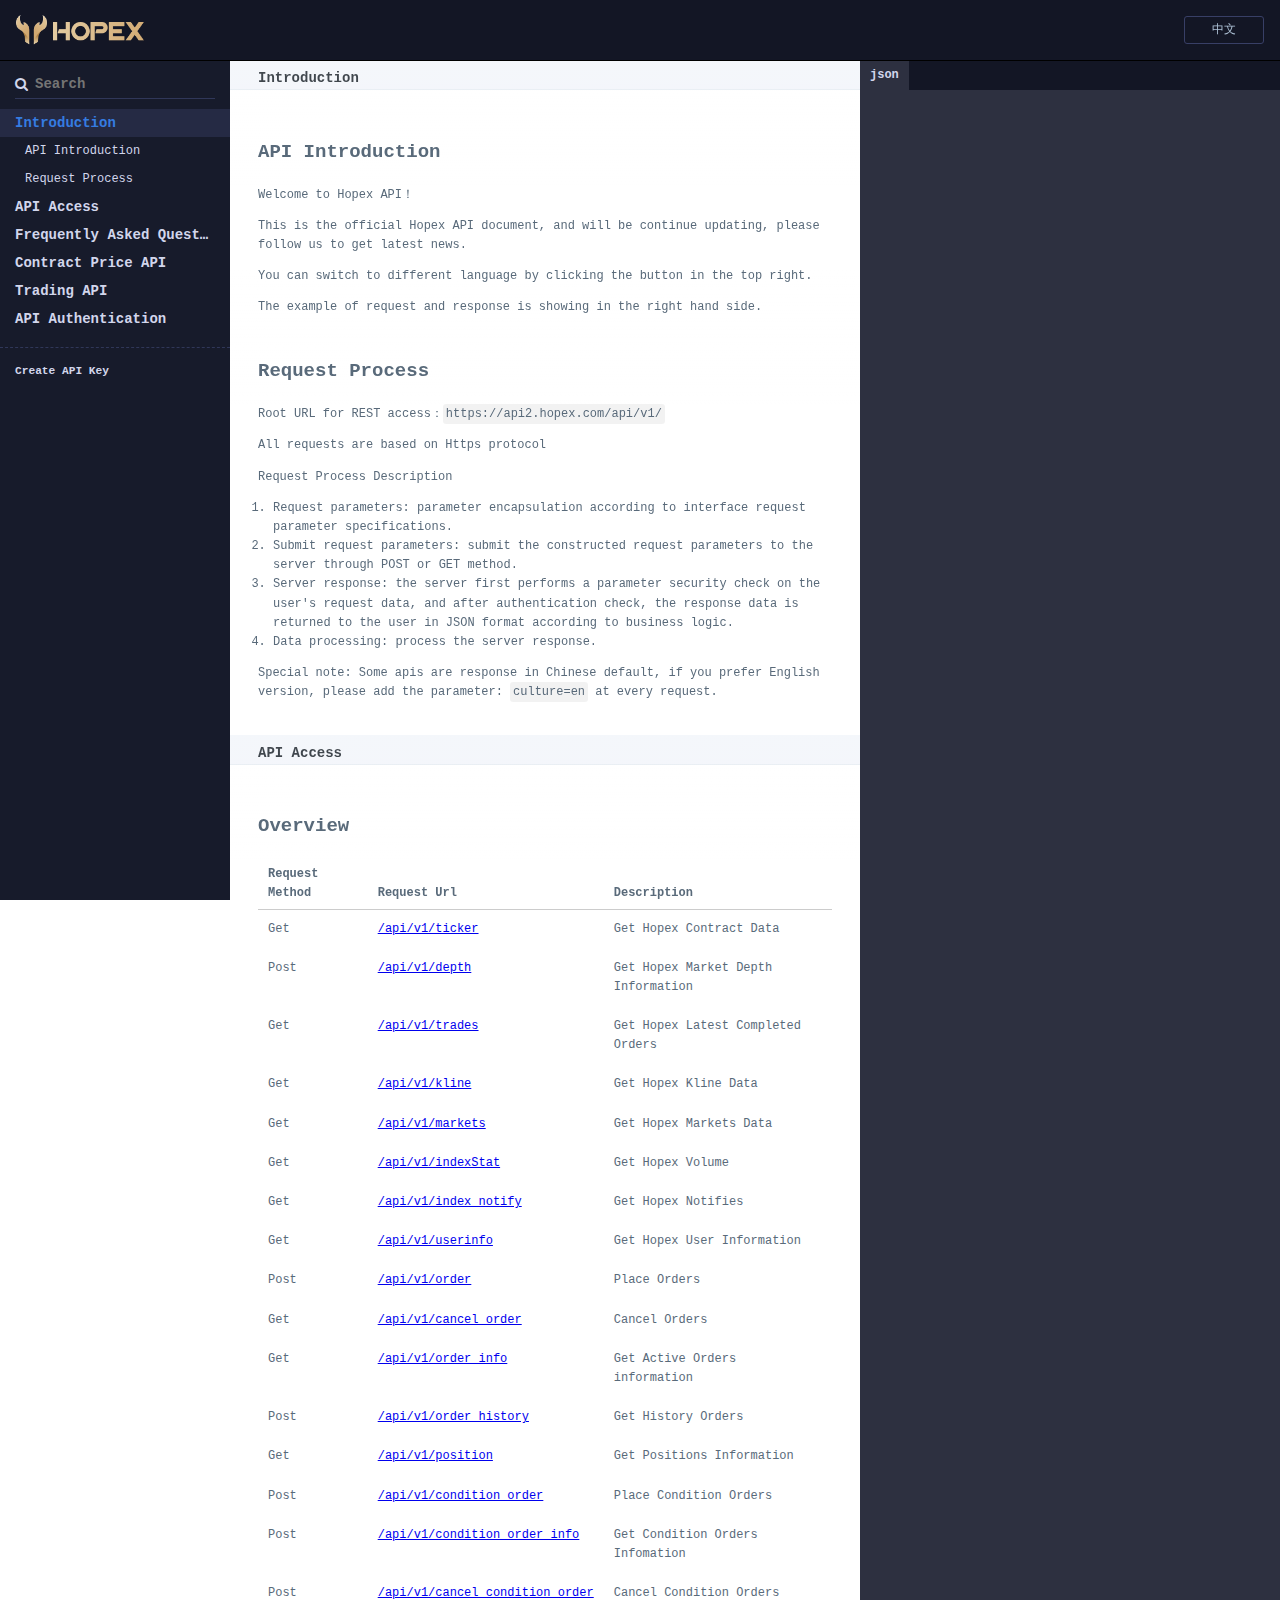
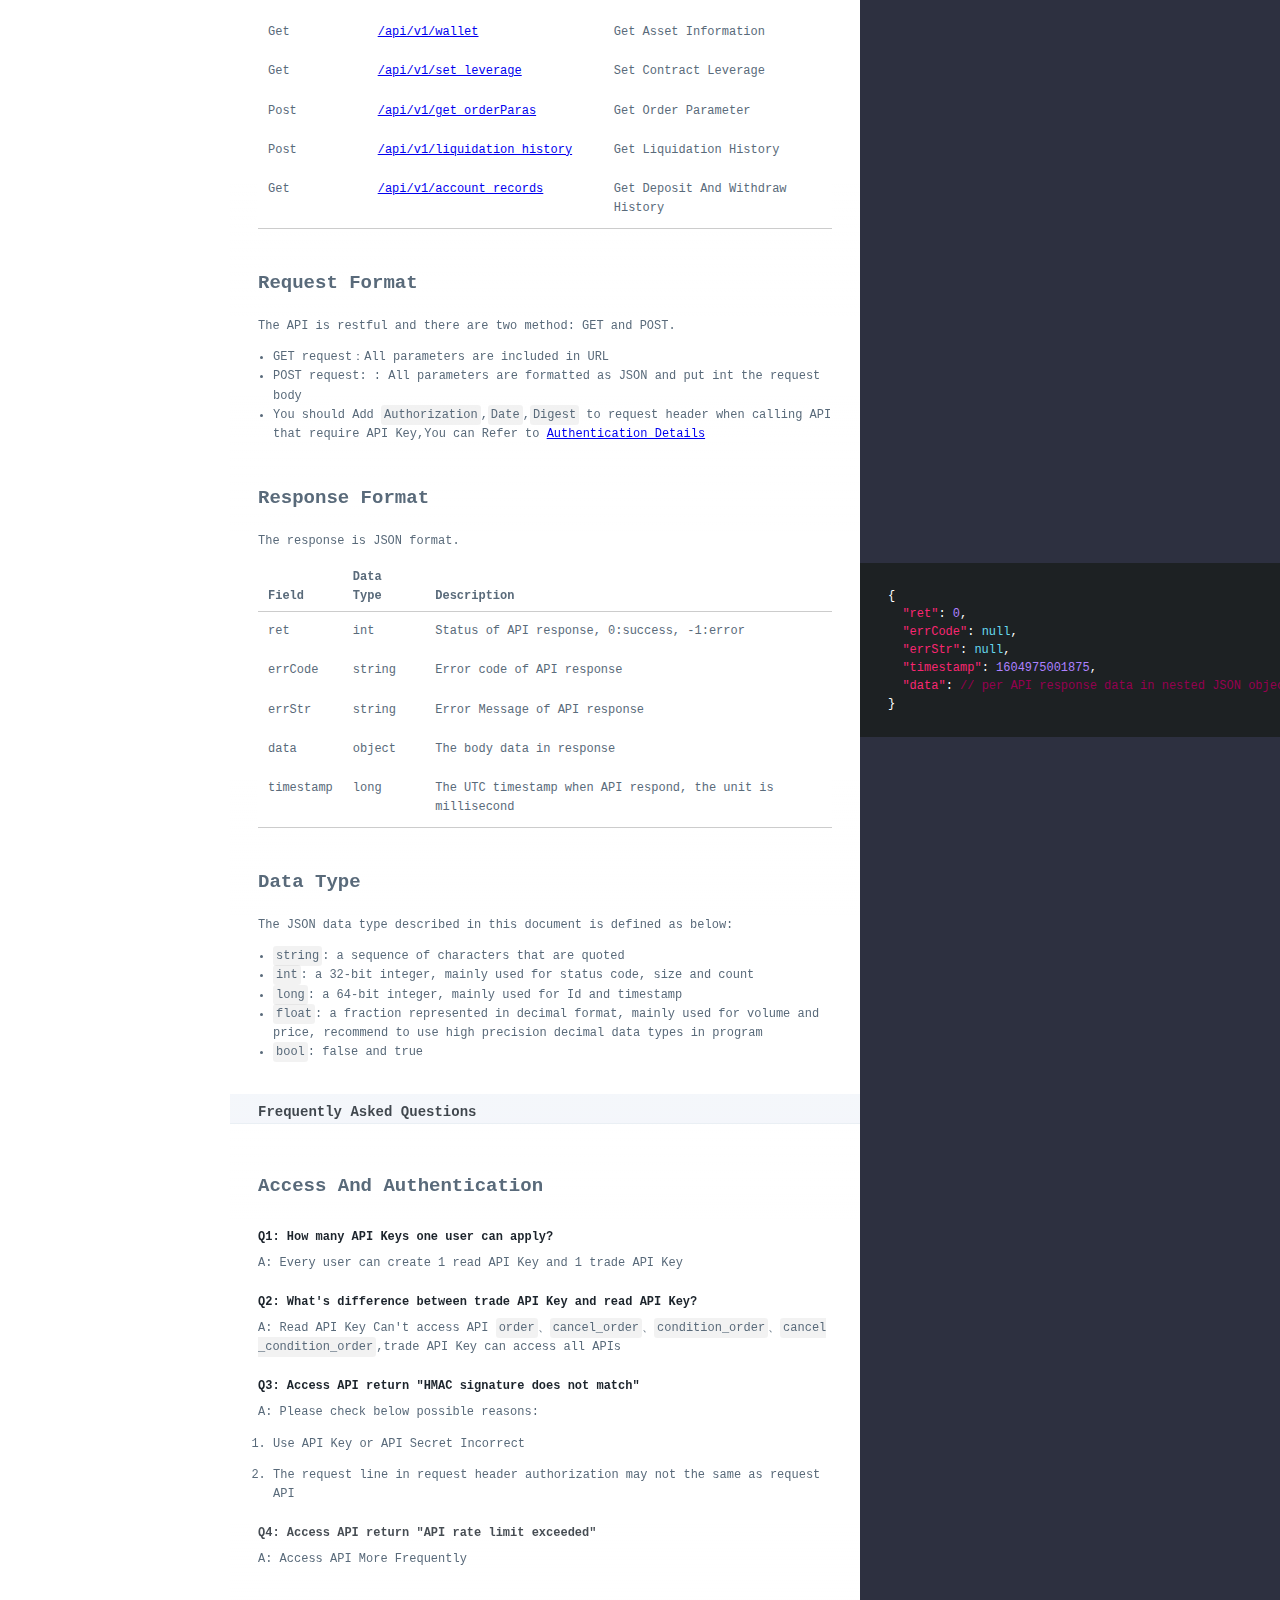
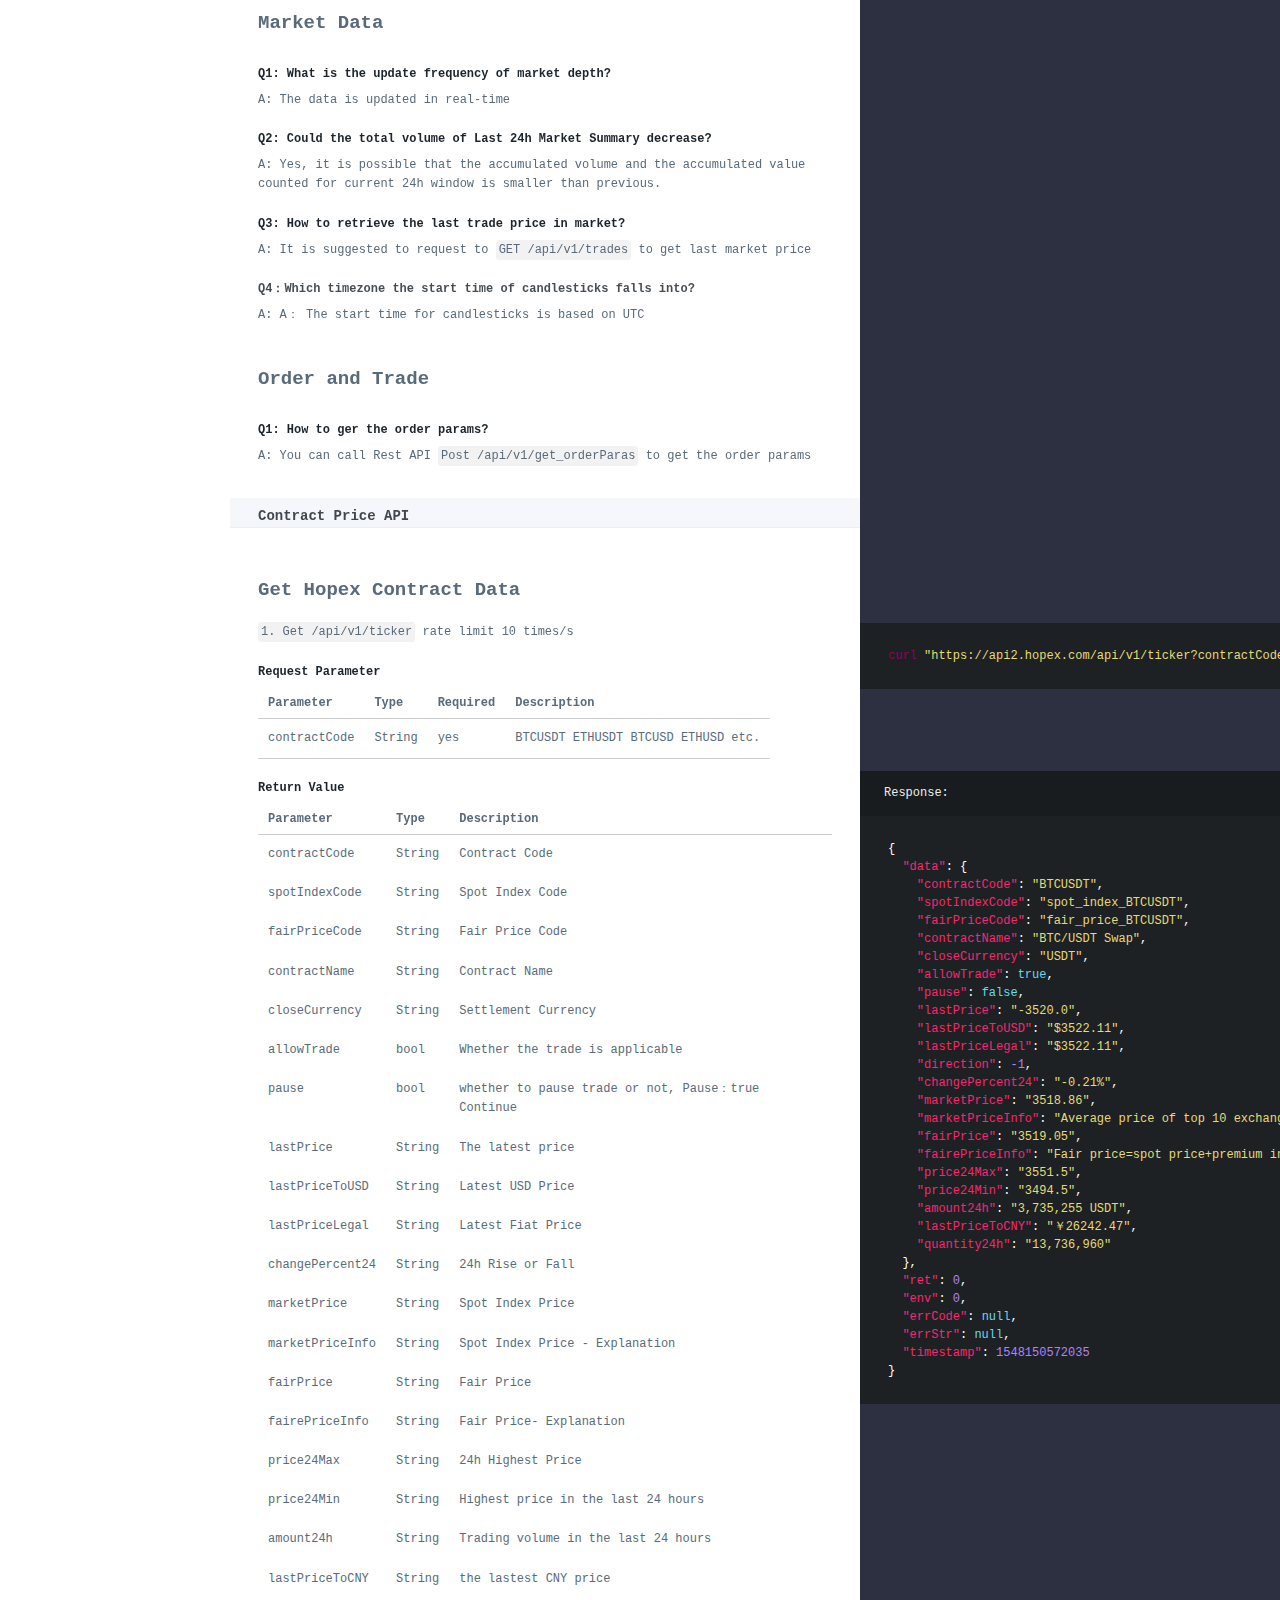
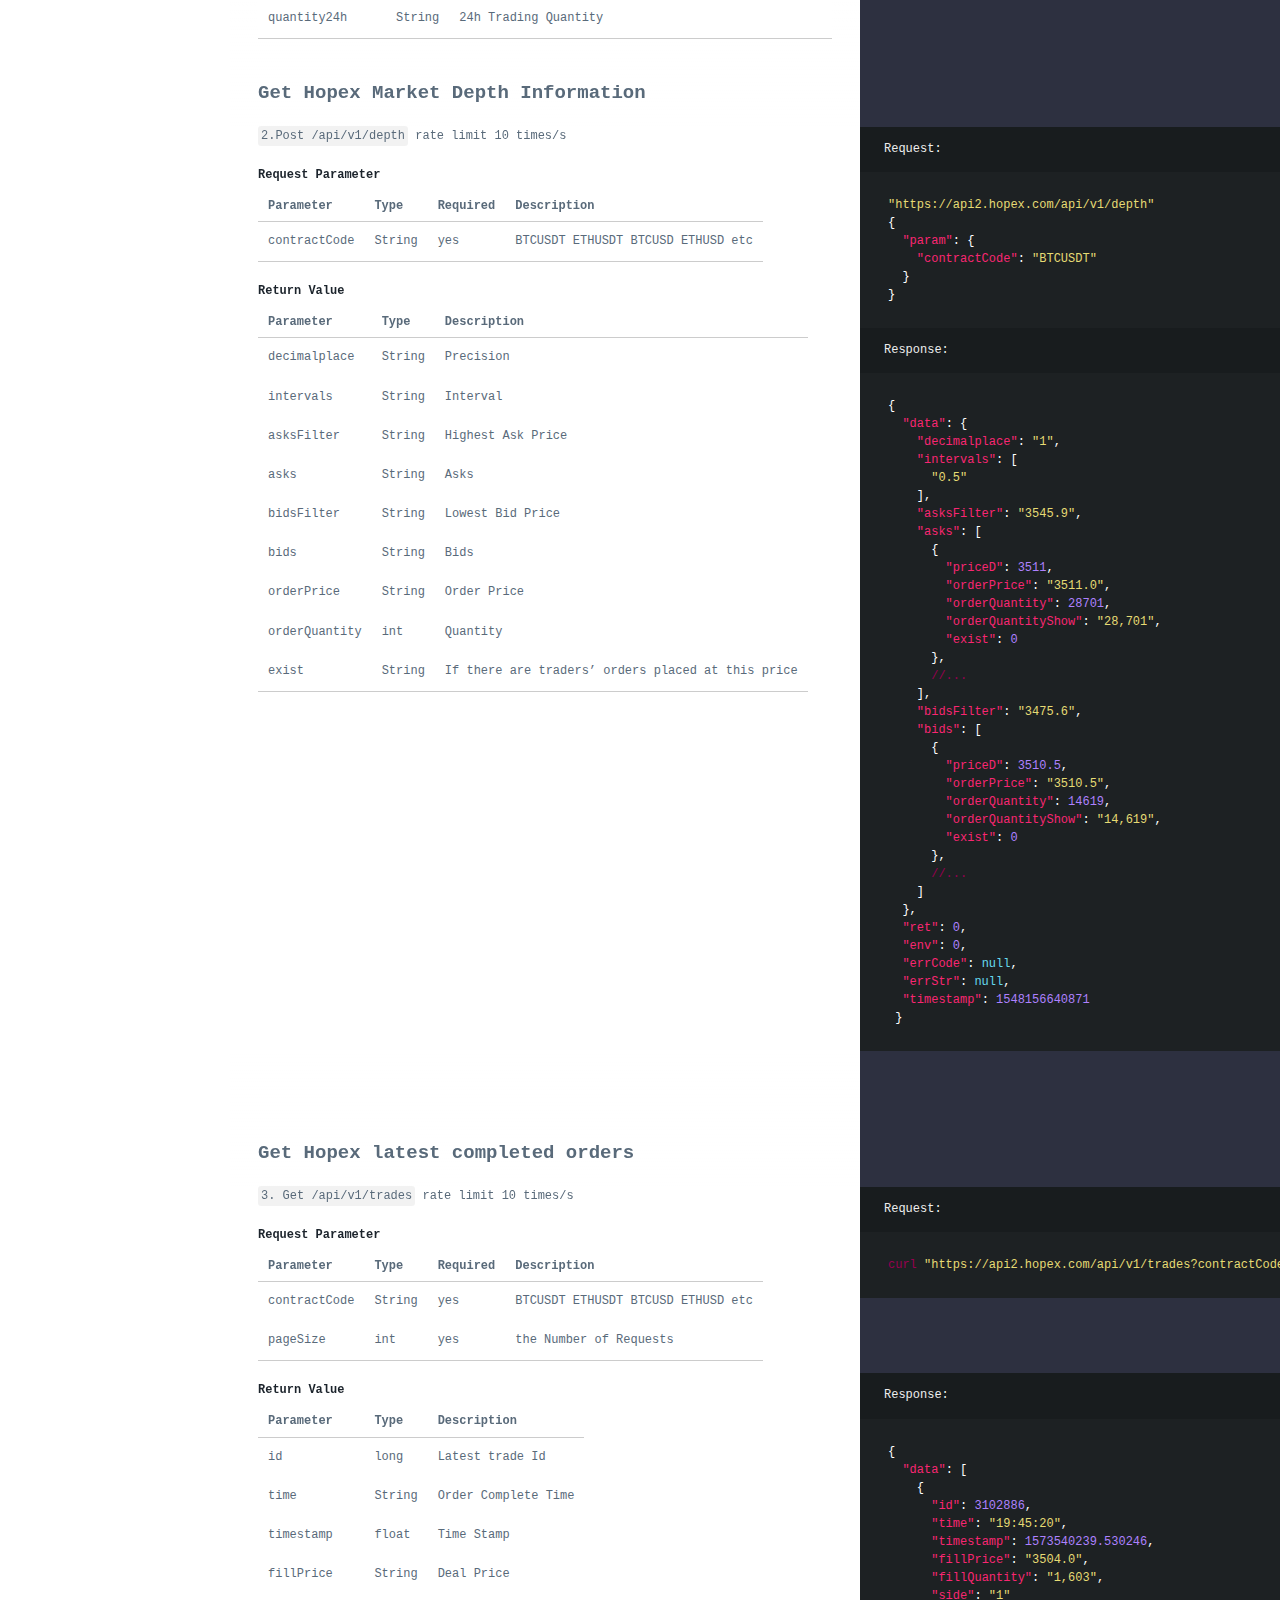
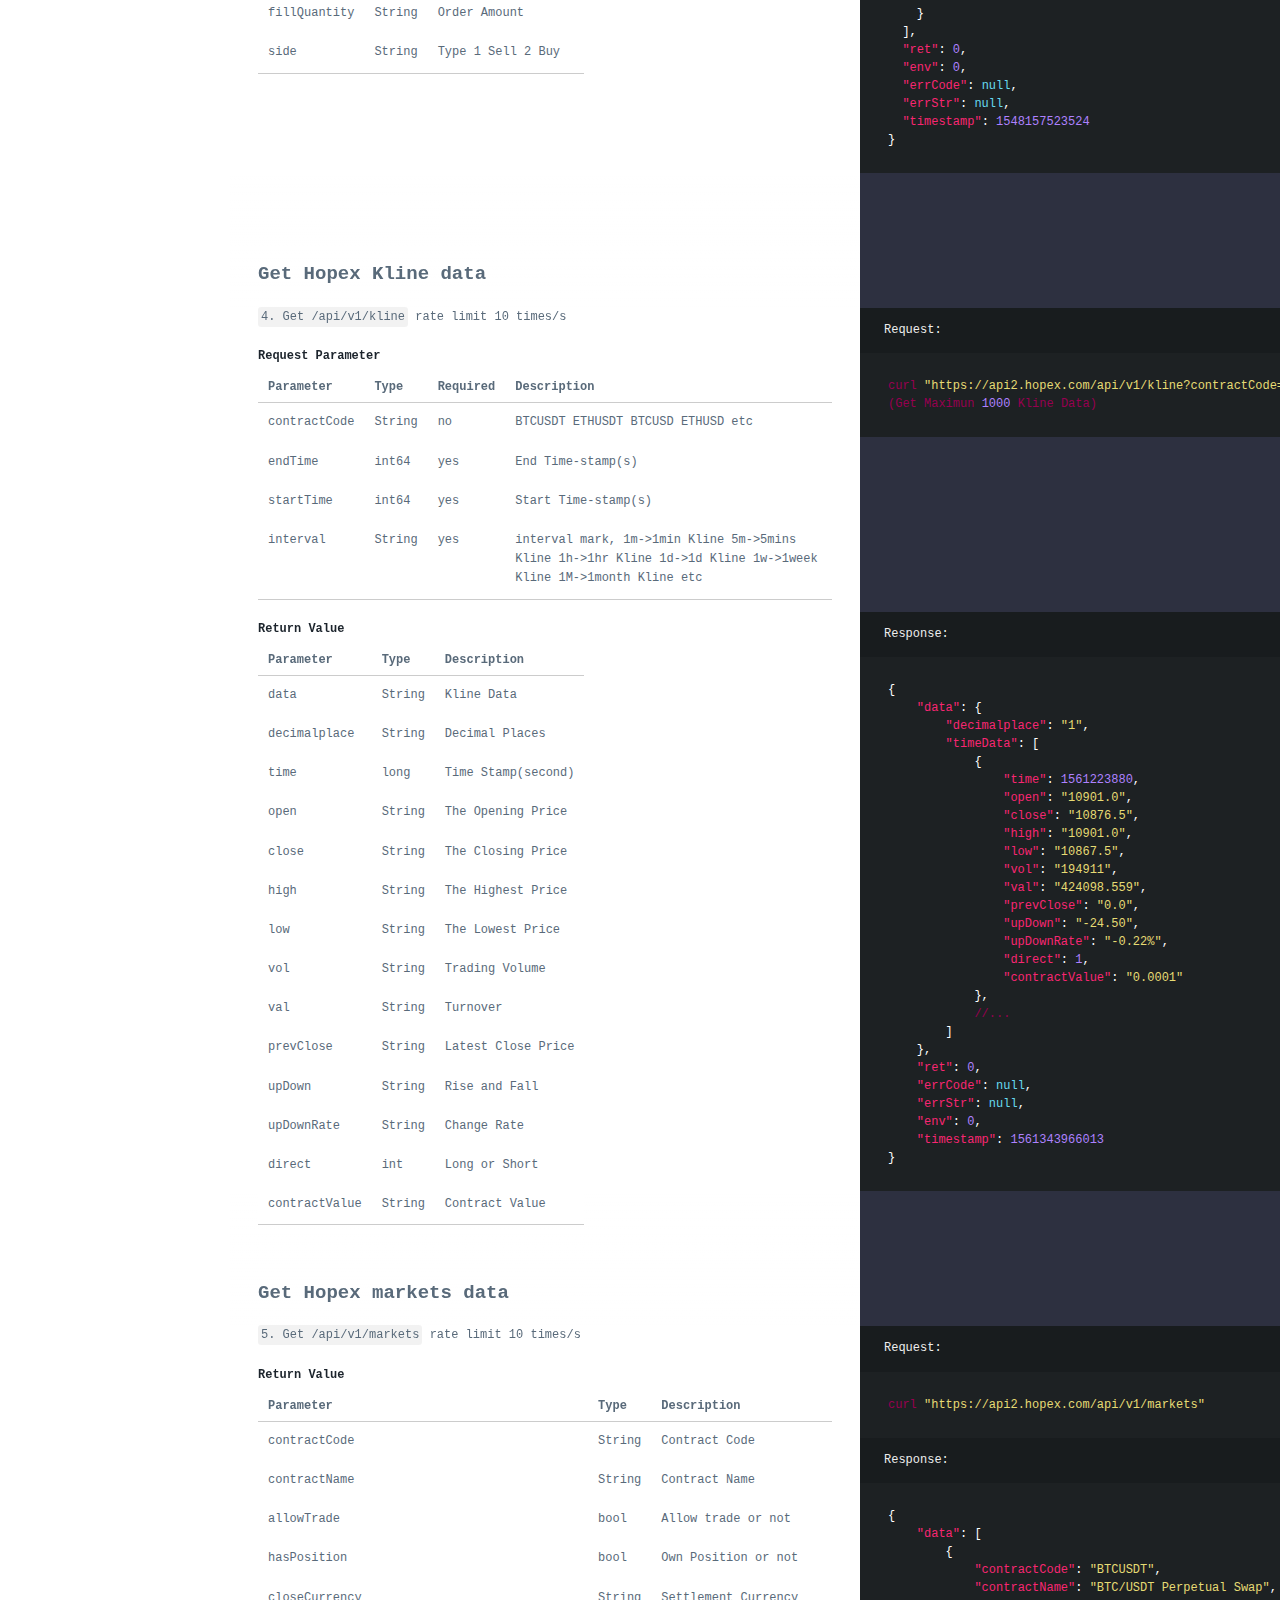
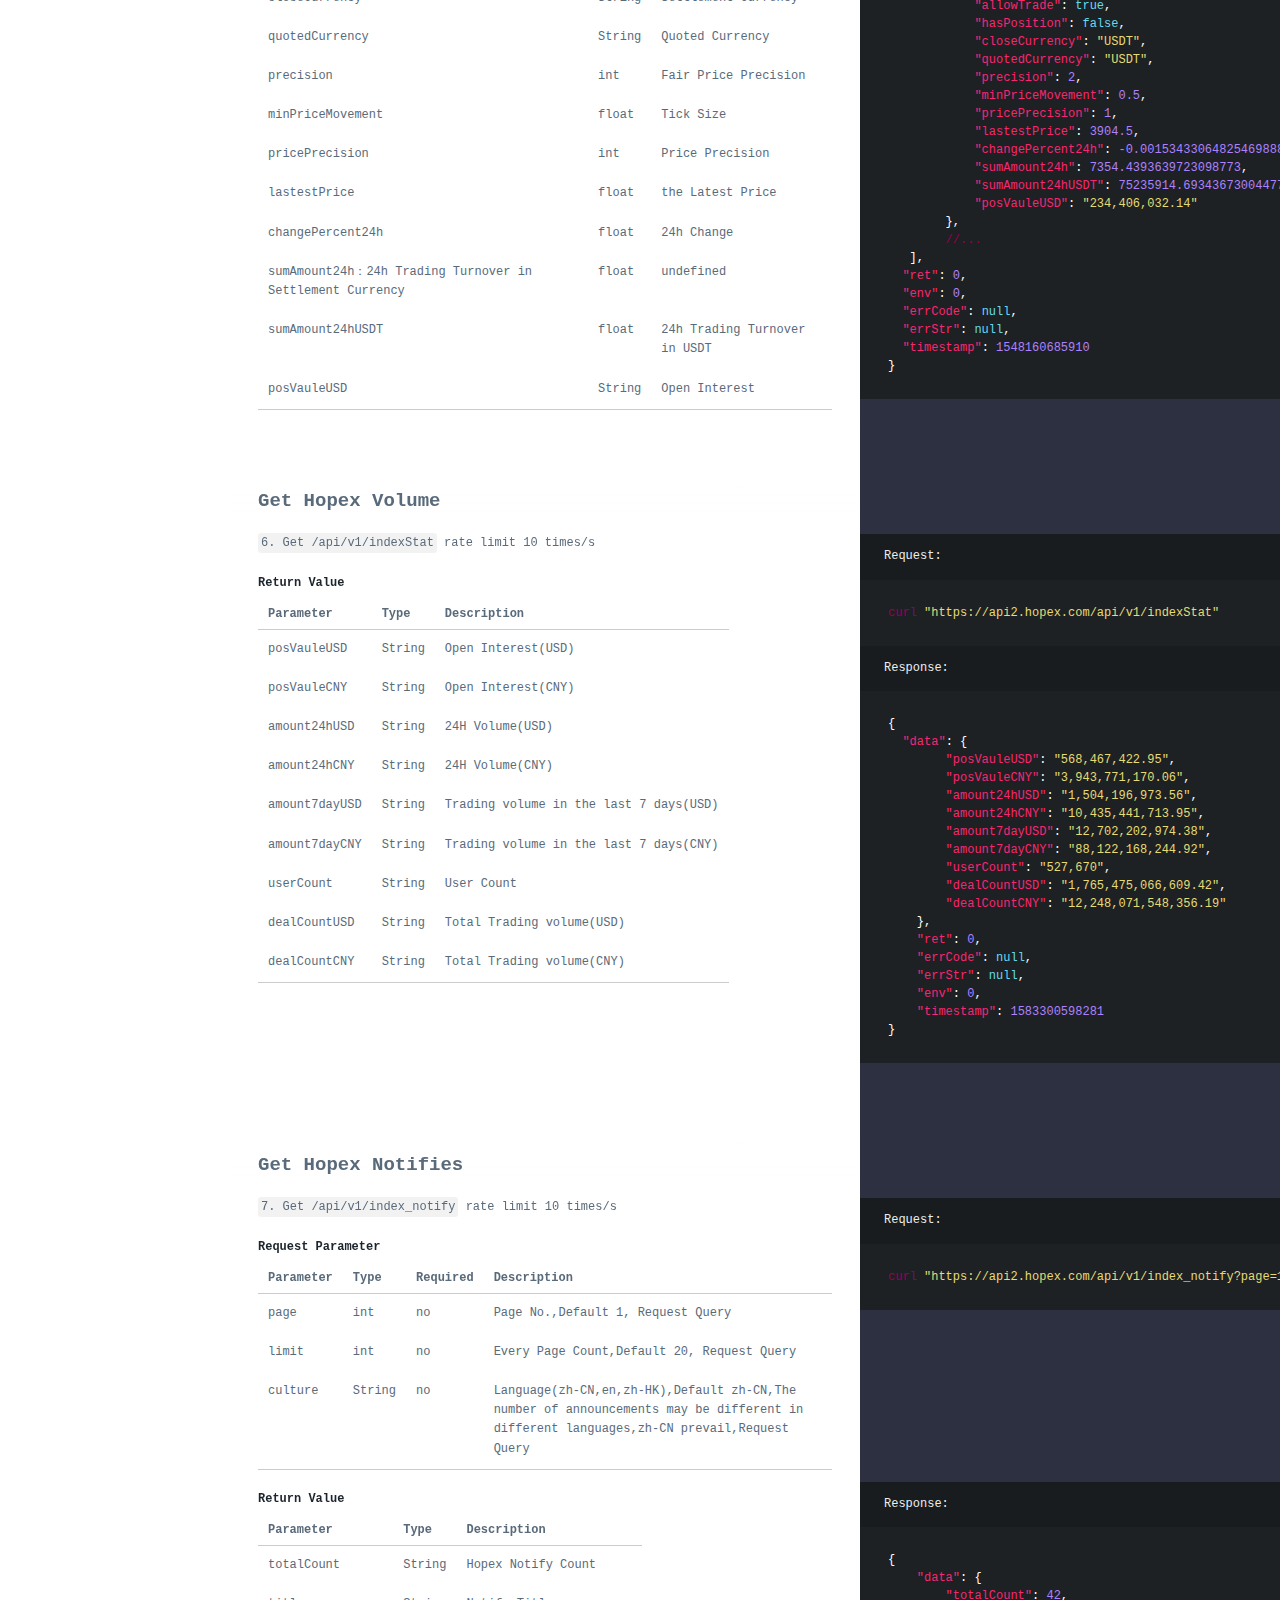
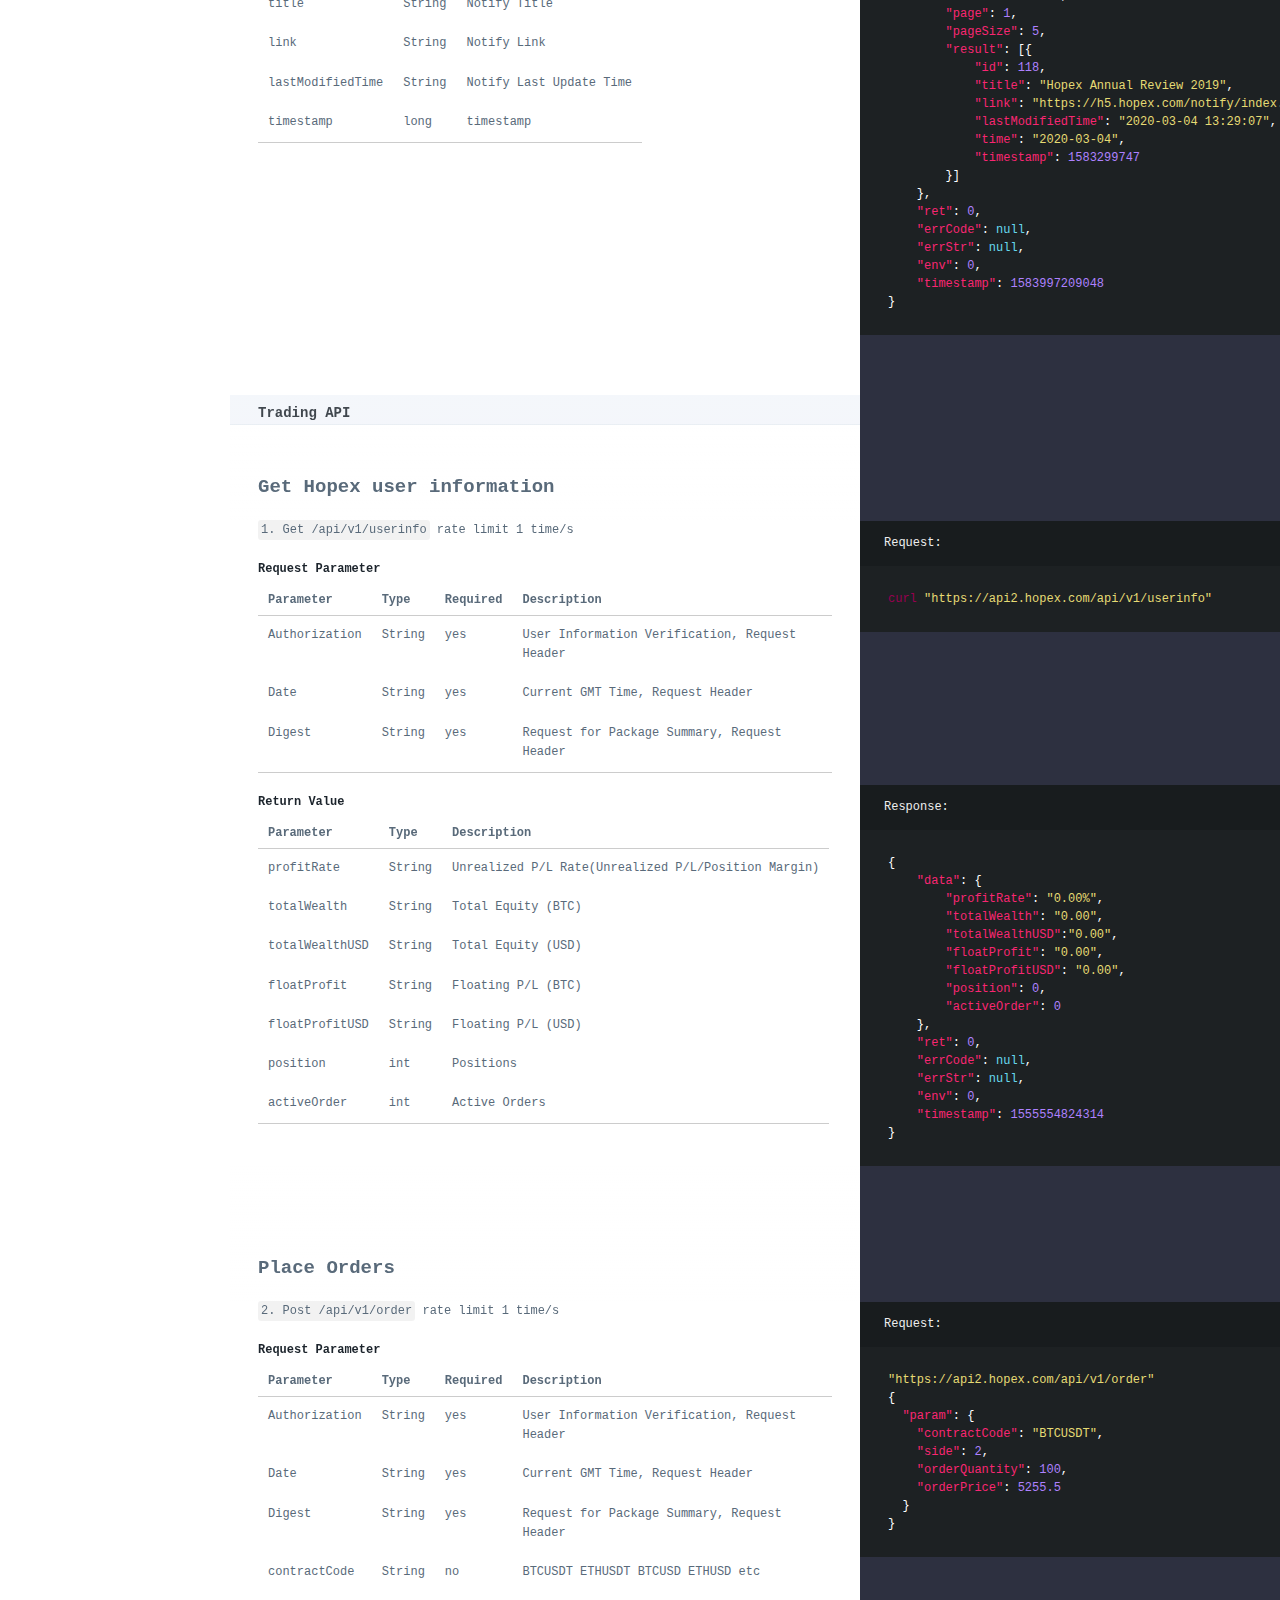
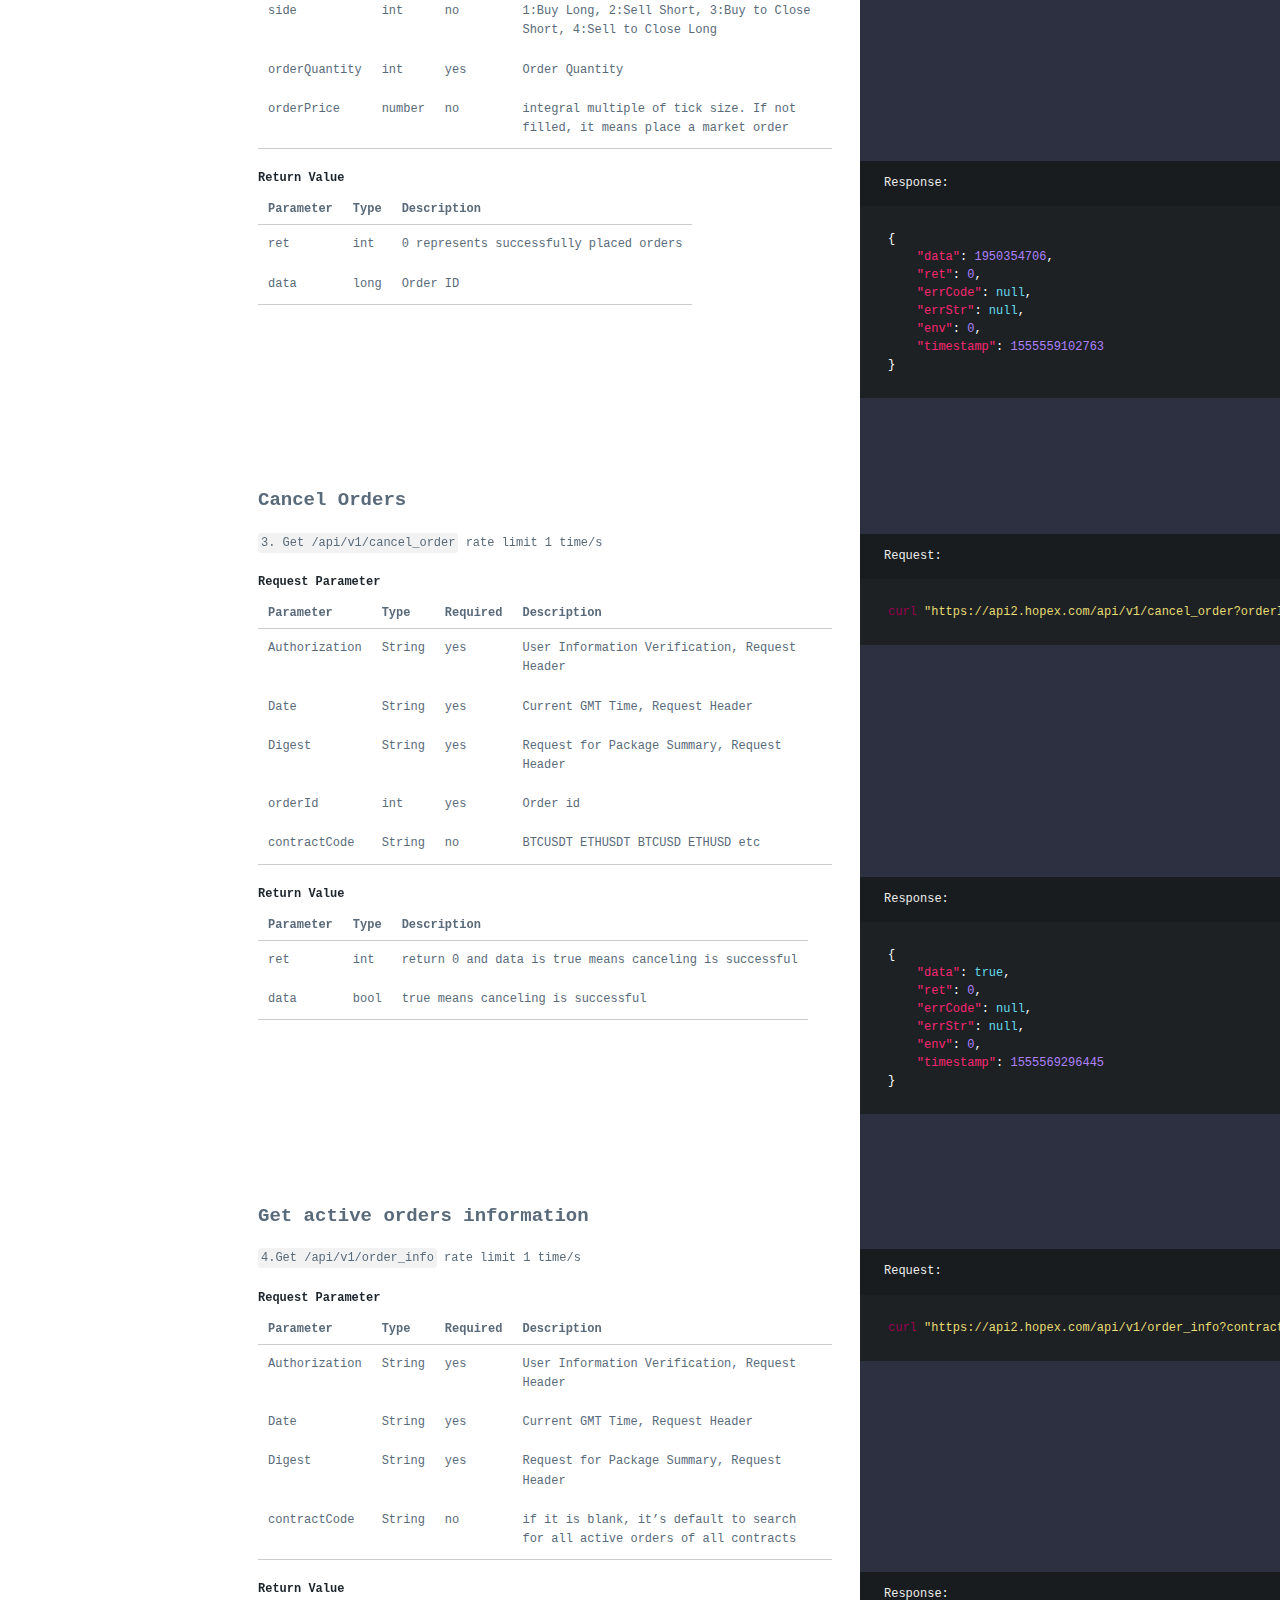
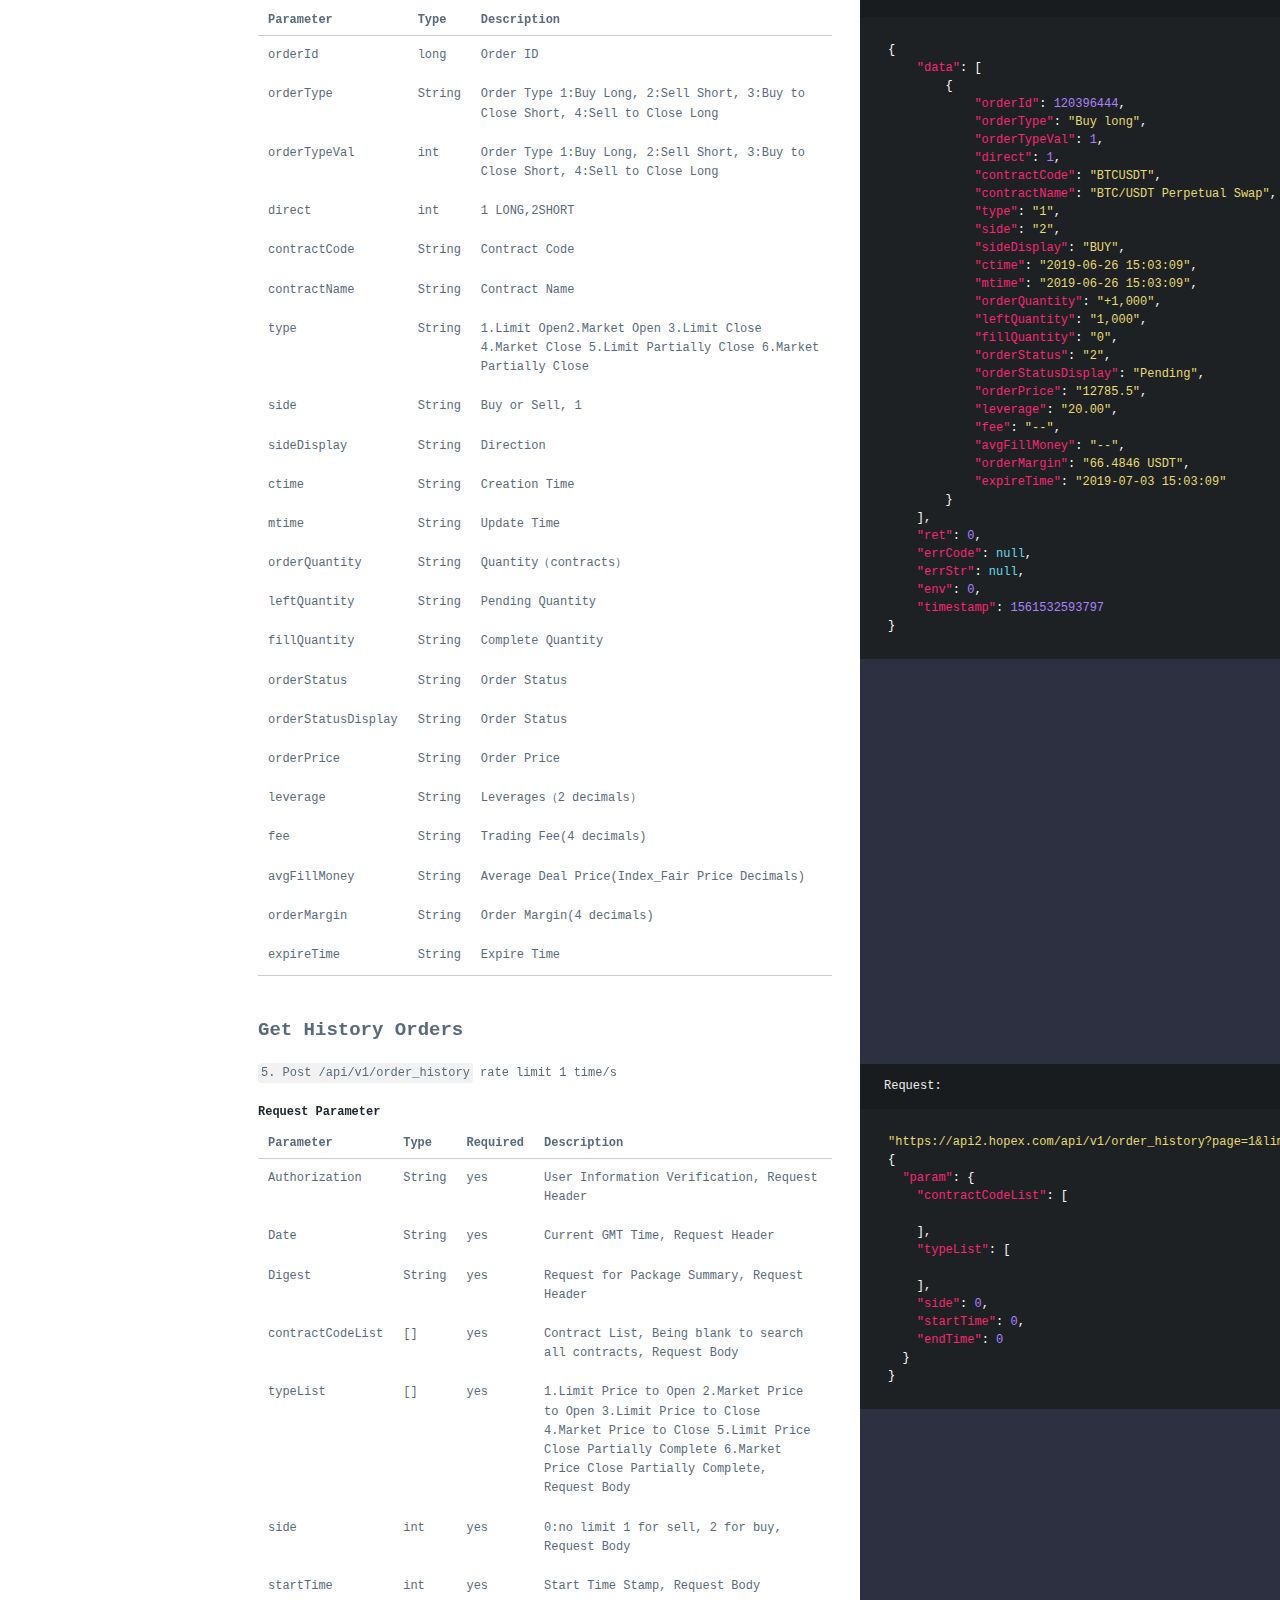
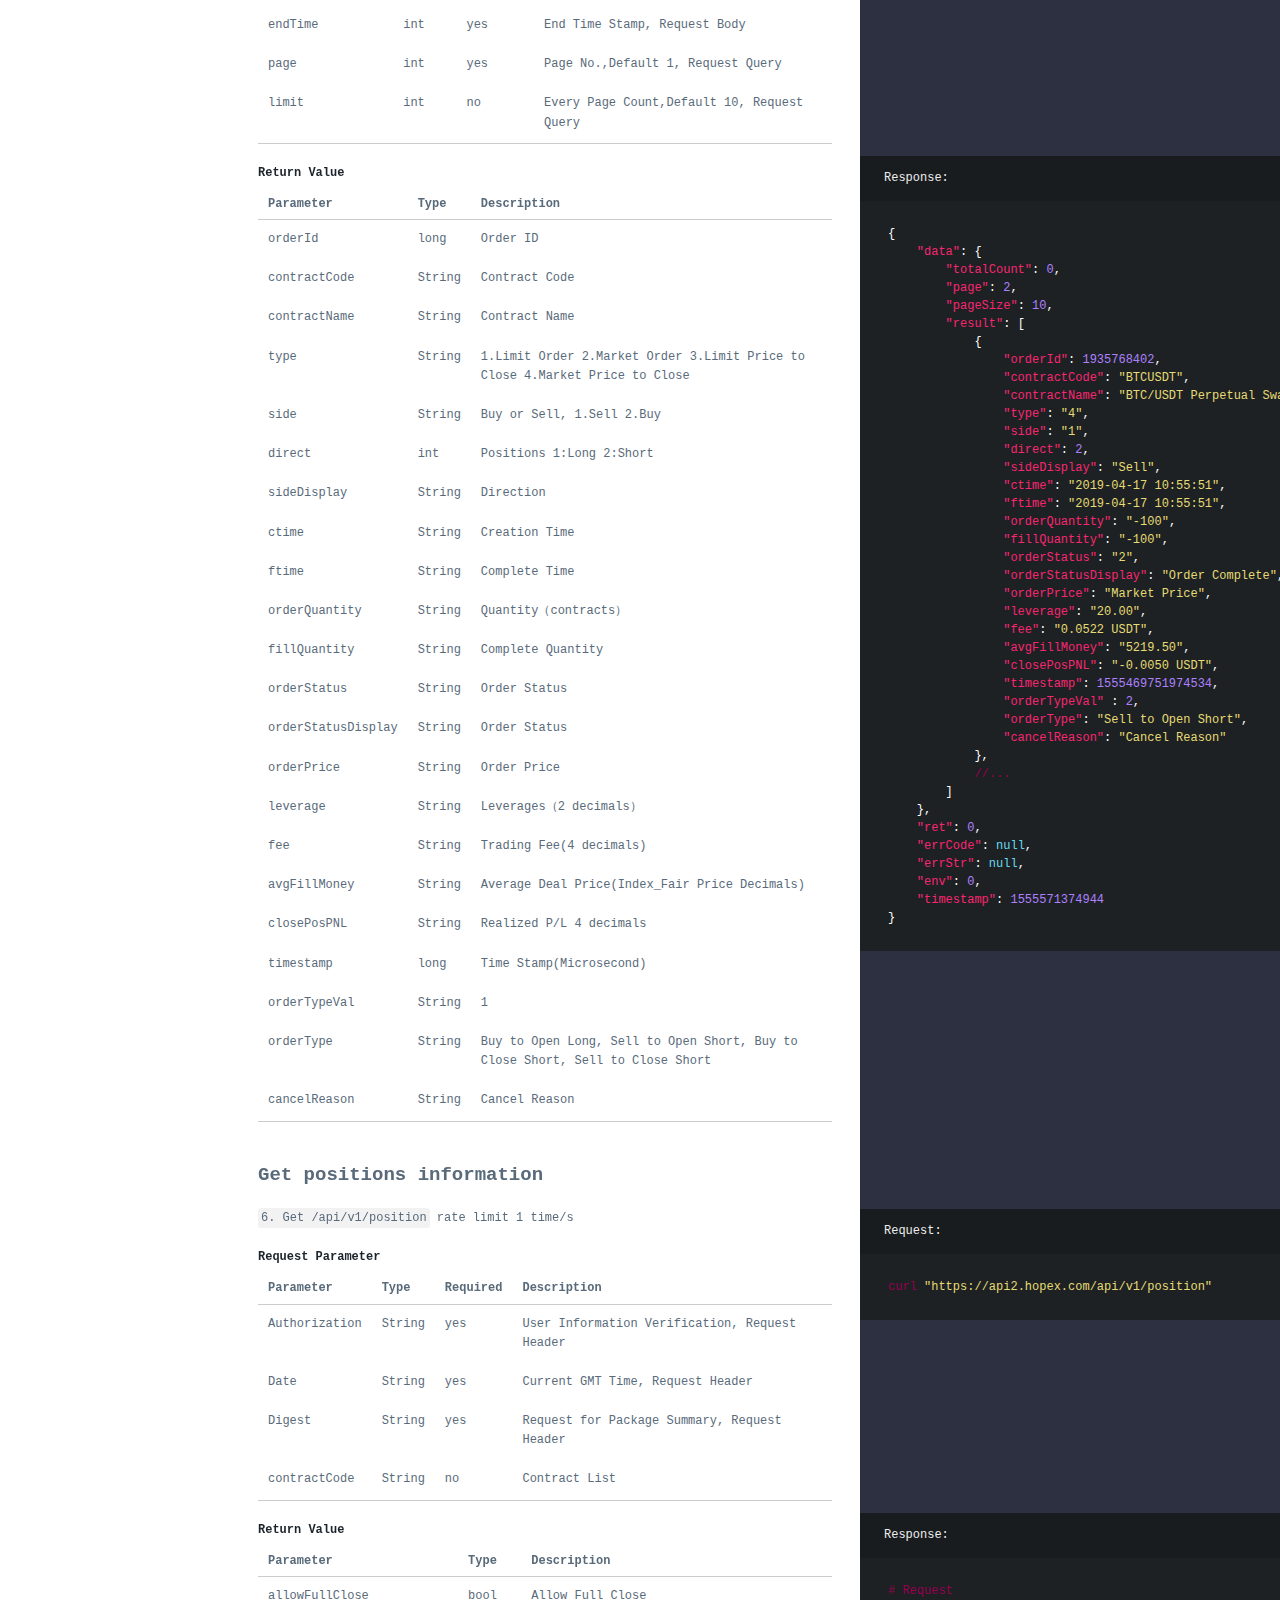
==== commit 7752ab01: "publish: docs add sdk" ====
--- a/index.html
+++ b/index.html
@@ -318,284 +318,290 @@
         <ul class="search-results"></ul>
       <ul id="toc" class="toc-list-h1">
           <li>
-            <a href="#5ea2e0cde2" class="toc-h1 toc-link" data-title="简介">简介</a>
+            <a href="#introduction" class="toc-h1 toc-link" data-title="Introduction">Introduction</a>
               <ul class="toc-list-h2">
                   <li>
-                    <a href="#api" class="toc-h2 toc-link" data-title="API简介">API简介</a>
+                    <a href="#api-introduction" class="toc-h2 toc-link" data-title="API Introduction">API Introduction</a>
                   </li>
                   <li>
-                    <a href="#d9ed27b09f" class="toc-h2 toc-link" data-title="请求交互">请求交互</a>
+                    <a href="#request-process" class="toc-h2 toc-link" data-title="Request Process">Request Process</a>
                   </li>
               </ul>
           </li>
           <li>
-            <a href="#2d07d50c97" class="toc-h1 toc-link" data-title="接入说明">接入说明</a>
+            <a href="#api-access" class="toc-h1 toc-link" data-title="API Access">API Access</a>
               <ul class="toc-list-h2">
                   <li>
-                    <a href="#c2df8aa4e0" class="toc-h2 toc-link" data-title="接口预览">接口预览</a>
+                    <a href="#overview" class="toc-h2 toc-link" data-title="Overview">Overview</a>
                   </li>
                   <li>
-                    <a href="#21d67c3c4c" class="toc-h2 toc-link" data-title="请求格式">请求格式</a>
+                    <a href="#request-format" class="toc-h2 toc-link" data-title="Request Format">Request Format</a>
                   </li>
                   <li>
-                    <a href="#dac673286f" class="toc-h2 toc-link" data-title="返回格式">返回格式</a>
+                    <a href="#response-format" class="toc-h2 toc-link" data-title="Response Format">Response Format</a>
                   </li>
                   <li>
-                    <a href="#b031dc9a85" class="toc-h2 toc-link" data-title="数据类型">数据类型</a>
+                    <a href="#data-type" class="toc-h2 toc-link" data-title="Data Type">Data Type</a>
                   </li>
               </ul>
           </li>
           <li>
-            <a href="#0adb1147b3" class="toc-h1 toc-link" data-title="常见问题">常见问题</a>
+            <a href="#frequently-asked-questions" class="toc-h1 toc-link" data-title="Frequently Asked Questions">Frequently Asked Questions</a>
               <ul class="toc-list-h2">
                   <li>
-                    <a href="#cb2d08126e" class="toc-h2 toc-link" data-title="接入、验签相关">接入、验签相关</a>
+                    <a href="#access-and-authentication" class="toc-h2 toc-link" data-title="Access And Authentication">Access And Authentication</a>
                   </li>
                   <li>
-                    <a href="#43ee760de5" class="toc-h2 toc-link" data-title="行情相关">行情相关</a>
+                    <a href="#market-data" class="toc-h2 toc-link" data-title="Market Data">Market Data</a>
                   </li>
                   <li>
-                    <a href="#d9c242c3fe" class="toc-h2 toc-link" data-title="交易相关">交易相关</a>
+                    <a href="#order-and-trade" class="toc-h2 toc-link" data-title="Order and Trade">Order and Trade</a>
                   </li>
               </ul>
           </li>
           <li>
-            <a href="#api-2" class="toc-h1 toc-link" data-title="合约行情 API">合约行情 API</a>
+            <a href="#contract-price-api" class="toc-h1 toc-link" data-title="Contract Price API">Contract Price API</a>
               <ul class="toc-list-h2">
                   <li>
-                    <a href="#hopex" class="toc-h2 toc-link" data-title="获取Hopex合约行情">获取Hopex合约行情</a>
+                    <a href="#get-hopex-contract-data" class="toc-h2 toc-link" data-title="Get Hopex Contract Data">Get Hopex Contract Data</a>
                   </li>
                   <li>
-                    <a href="#hopex-2" class="toc-h2 toc-link" data-title="获取Hopex合约深度信息">获取Hopex合约深度信息</a>
+                    <a href="#get-hopex-market-depth-information" class="toc-h2 toc-link" data-title="Get Hopex Market Depth Information">Get Hopex Market Depth Information</a>
                   </li>
                   <li>
-                    <a href="#hopex-3" class="toc-h2 toc-link" data-title="获取Hopex新成交信息">获取Hopex新成交信息</a>
+                    <a href="#get-hopex-latest-completed-orders" class="toc-h2 toc-link" data-title="Get Hopex latest completed orders">Get Hopex latest completed orders</a>
                   </li>
                   <li>
-                    <a href="#hopex-k" class="toc-h2 toc-link" data-title="获取Hopex K线">获取Hopex K线</a>
+                    <a href="#get-hopex-kline-data" class="toc-h2 toc-link" data-title="Get Hopex Kline data">Get Hopex Kline data</a>
                   </li>
                   <li>
-                    <a href="#hopex-4" class="toc-h2 toc-link" data-title="获取Hopex所有合约行情">获取Hopex所有合约行情</a>
+                    <a href="#get-hopex-markets-data" class="toc-h2 toc-link" data-title="Get Hopex markets data">Get Hopex markets data</a>
                   </li>
                   <li>
-                    <a href="#hopex-5" class="toc-h2 toc-link" data-title="获取Hopex成交量">获取Hopex成交量</a>
+                    <a href="#get-hopex-volume" class="toc-h2 toc-link" data-title="Get Hopex Volume">Get Hopex Volume</a>
                   </li>
                   <li>
-                    <a href="#hopex-6" class="toc-h2 toc-link" data-title="获取Hopex交易所推送公告">获取Hopex交易所推送公告</a>
+                    <a href="#get-hopex-notifies" class="toc-h2 toc-link" data-title="Get Hopex Notifies">Get Hopex Notifies</a>
                   </li>
               </ul>
           </li>
           <li>
-            <a href="#api-3" class="toc-h1 toc-link" data-title="合约交易 API">合约交易 API</a>
+            <a href="#trading-api" class="toc-h1 toc-link" data-title="Trading API">Trading API</a>
               <ul class="toc-list-h2">
                   <li>
-                    <a href="#hopex-7" class="toc-h2 toc-link" data-title="获取Hopex用户信息">获取Hopex用户信息</a>
+                    <a href="#get-hopex-user-information" class="toc-h2 toc-link" data-title="Get Hopex user information">Get Hopex user information</a>
                   </li>
                   <li>
-                    <a href="#73292b0f57" class="toc-h2 toc-link" data-title="用户下单">用户下单</a>
+                    <a href="#place-orders" class="toc-h2 toc-link" data-title="Place Orders">Place Orders</a>
                   </li>
                   <li>
-                    <a href="#11d9e25be8" class="toc-h2 toc-link" data-title="用户撤单">用户撤单</a>
+                    <a href="#cancel-orders" class="toc-h2 toc-link" data-title="Cancel Orders">Cancel Orders</a>
                   </li>
                   <li>
-                    <a href="#51eddc5aa9" class="toc-h2 toc-link" data-title="获取用户的活跃委托">获取用户的活跃委托</a>
+                    <a href="#get-active-orders-information" class="toc-h2 toc-link" data-title="Get active orders information">Get active orders information</a>
                   </li>
                   <li>
-                    <a href="#4212d667d1" class="toc-h2 toc-link" data-title="获取历史委托">获取历史委托</a>
+                    <a href="#get-history-orders" class="toc-h2 toc-link" data-title="Get History Orders">Get History Orders</a>
                   </li>
                   <li>
-                    <a href="#94eccbb1b8" class="toc-h2 toc-link" data-title="获取持仓">获取持仓</a>
+                    <a href="#get-positions-information" class="toc-h2 toc-link" data-title="Get positions information">Get positions information</a>
                   </li>
                   <li>
-                    <a href="#f9e87fb381" class="toc-h2 toc-link" data-title="用户下条件单">用户下条件单</a>
+                    <a href="#place-condition-orders" class="toc-h2 toc-link" data-title="Place Condition Orders">Place Condition Orders</a>
                   </li>
                   <li>
-                    <a href="#4d2cea97f7" class="toc-h2 toc-link" data-title="查询条件单列表">查询条件单列表</a>
+                    <a href="#get-condition-orders-infomation" class="toc-h2 toc-link" data-title="Get condition orders infomation">Get condition orders infomation</a>
                   </li>
                   <li>
-                    <a href="#6a6d683558" class="toc-h2 toc-link" data-title="用户撤条件单">用户撤条件单</a>
+                    <a href="#cancel-condition-orders" class="toc-h2 toc-link" data-title="Cancel Condition Orders">Cancel Condition Orders</a>
                   </li>
                   <li>
-                    <a href="#224168edc1" class="toc-h2 toc-link" data-title="获取资产信息">获取资产信息</a>
+                    <a href="#get-asset-information" class="toc-h2 toc-link" data-title="Get asset information">Get asset information</a>
                   </li>
                   <li>
-                    <a href="#24da12c248" class="toc-h2 toc-link" data-title="设置用户合约杠杆">设置用户合约杠杆</a>
+                    <a href="#set-contract-leverage" class="toc-h2 toc-link" data-title="Set Contract Leverage">Set Contract Leverage</a>
                   </li>
                   <li>
-                    <a href="#ed645b50df" class="toc-h2 toc-link" data-title="获取下单参数">获取下单参数</a>
+                    <a href="#get-order-parameter" class="toc-h2 toc-link" data-title="Get Order Parameter">Get Order Parameter</a>
                   </li>
                   <li>
-                    <a href="#17307ac747" class="toc-h2 toc-link" data-title="获取强平历史">获取强平历史</a>
+                    <a href="#get-liquidation-history" class="toc-h2 toc-link" data-title="Get liquidation history">Get liquidation history</a>
                   </li>
                   <li>
-                    <a href="#8e62101ca9" class="toc-h2 toc-link" data-title="获取用户出入金记录">获取用户出入金记录</a>
+                    <a href="#get-deposit-and-withdraw-history" class="toc-h2 toc-link" data-title="Get deposit and withdraw history">Get deposit and withdraw history</a>
                   </li>
               </ul>
           </li>
           <li>
-            <a href="#api-4" class="toc-h1 toc-link" data-title="API验签">API验签</a>
+            <a href="#api-authentication" class="toc-h1 toc-link" data-title="API Authentication">API Authentication</a>
               <ul class="toc-list-h2">
                   <li>
-                    <a href="#c81b9fb21f" class="toc-h2 toc-link" data-title="验证细节">验证细节</a>
+                    <a href="#authentication-details" class="toc-h2 toc-link" data-title="Authentication Details">Authentication Details</a>
                   </li>
                   <li>
-                    <a href="#a9e7f6e403" class="toc-h2 toc-link" data-title="示例程序">示例程序</a>
+                    <a href="#sample-program" class="toc-h2 toc-link" data-title="Sample Program">Sample Program</a>
                   </li>
                   <li>
-                    <a href="#demo" class="toc-h2 toc-link" data-title="示例Demo">示例Demo</a>
+                    <a href="#sample-demo" class="toc-h2 toc-link" data-title="Sample Demo">Sample Demo</a>
                   </li>
               </ul>
           </li>
       </ul>
         <ul class="toc-footer">
-            <li><a href='https://web.hopex.com/myaccount?page=ApiManage'>创建API Key</a></li>
+            <li><a href='https://web.hopex.com/myaccount?page=ApiManage&culture=en'>Create API Key</a></li>
         </ul>
     </div>
     <div class="page-wrapper">
       <div class="dark-box"></div>
       <div class="content">
-        <h1 id='5ea2e0cde2'>简介</h1><h2 id='api'>API简介</h2>
-<p>欢迎使用Hopex API！</p>
-
-<p>此文档是HopexAPI的唯一官方文档，汇贝API提供的功能和服务会在此持续更新，请大家及时关注。</p>
-
-<p>通过点击右上方的语言按钮来切换文档语言。</p>
-
-<p>文档右侧是请求参数以及响应结果的示例。</p>
-<h2 id='d9ed27b09f'>请求交互</h2>
-<p>REST访问的根URL：<code>https://api2.hopex.com/api/v1/</code> </p>
-
-<p>所有请求基于Https协议</p>
-
-<p>请求交互说明<br>
-1. 请求参数：根据接口请求参数规定进行参数封装。<br>
-2. 提交请求参数：将封装好的请求参数通过POST 或GET 方式提交至服务器。<br>
-3. 服务器响应：服务器首先对用户请求数据进行参数安全校验,通过校验后根据业务逻辑将响应数据以JSON格式返回给用户。<br>
-4. 数据处理：对服务器响应数据进行处理。 </p>
-<h1 id='2d07d50c97'>接入说明</h1><h2 id='c2df8aa4e0'>接口预览</h2>
-<table><thead>
-<tr>
-<th style="text-align: left">请求方式</th>
-<th style="text-align: left">请求Url</th>
-<th style="text-align: left">描述</th>
+        <h1 id='introduction'>Introduction</h1><h2 id='api-introduction'>API Introduction</h2>
+<p>Welcome to Hopex API！</p>
+
+<p>This is the official Hopex API document, and will be continue updating, please follow us to get latest news.</p>
+
+<p>You can switch to different language by clicking the button in the top right.</p>
+
+<p>The example of request and response is showing in the right hand side.</p>
+<h2 id='request-process'>Request Process</h2>
+<p>Root URL for REST access：<code>https://api2.hopex.com/api/v1/</code> </p>
+
+<p>All requests are based on Https protocol</p>
+
+<p>Request Process Description</p>
+
+<ol>
+<li>Request parameters: parameter encapsulation according to interface request parameter specifications.</li>
+<li>Submit request parameters: submit the constructed request parameters to the server through POST or GET method.</li>
+<li>Server response: the server first performs a parameter security check on the user&#39;s request data, and after authentication check, the response data is returned to the user in JSON format according to business logic.</li>
+<li>Data processing: process the server response. </li>
+</ol>
+
+<p>Special note:
+Some apis are response in Chinese default, if you prefer English version, please add the parameter: <code>culture=en</code> at every request.</p>
+<h1 id='api-access'>API Access</h1><h2 id='overview'>Overview</h2>
+<table><thead>
+<tr>
+<th style="text-align: left">Request Method</th>
+<th style="text-align: left">Request Url</th>
+<th style="text-align: left">Description</th>
 </tr>
 </thead><tbody>
 <tr>
 <td style="text-align: left">Get</td>
-<td style="text-align: left"><a href="#hopex">/api/v1/ticker</a></td>
-<td style="text-align: left">获取Hopex合约行情</td>
+<td style="text-align: left"><a href="#get-hopex-contract-data">/api/v1/ticker</a></td>
+<td style="text-align: left">Get Hopex Contract Data</td>
 </tr>
 <tr>
 <td style="text-align: left">Post</td>
-<td style="text-align: left"><a href="#hopex-2">/api/v1/depth</a></td>
-<td style="text-align: left">获取Hopex合约深度信息</td>
+<td style="text-align: left"><a href="#get-hopex-market-depth-information">/api/v1/depth</a></td>
+<td style="text-align: left">Get Hopex Market Depth Information</td>
 </tr>
 <tr>
 <td style="text-align: left">Get</td>
-<td style="text-align: left"><a href="#hopex-3">/api/v1/trades</a></td>
-<td style="text-align: left">获取Hopex新成交信息</td>
+<td style="text-align: left"><a href="#get-hopex-latest-completed-orders">/api/v1/trades</a></td>
+<td style="text-align: left">Get Hopex Latest Completed Orders</td>
 </tr>
 <tr>
 <td style="text-align: left">Get</td>
-<td style="text-align: left"><a href="#hopex-k">/api/v1/kline</a></td>
-<td style="text-align: left">获取Hopex K线</td>
+<td style="text-align: left"><a href="#get-hopex-kline-data">/api/v1/kline</a></td>
+<td style="text-align: left">Get Hopex Kline Data</td>
 </tr>
 <tr>
 <td style="text-align: left">Get</td>
-<td style="text-align: left"><a href="#hopex-4">/api/v1/markets</a></td>
-<td style="text-align: left">获取Hopex 所有合约行情</td>
+<td style="text-align: left"><a href="#get-hopex-markets-data">/api/v1/markets</a></td>
+<td style="text-align: left">Get Hopex Markets Data</td>
 </tr>
 <tr>
 <td style="text-align: left">Get</td>
-<td style="text-align: left"><a href="#hopex-5">/api/v1/indexStat</a></td>
-<td style="text-align: left">获取Hopex成交量</td>
+<td style="text-align: left"><a href="#get-hopex-volume">/api/v1/indexStat</a></td>
+<td style="text-align: left">Get Hopex Volume</td>
 </tr>
 <tr>
 <td style="text-align: left">Get</td>
-<td style="text-align: left"><a href="#hopex-6">/api/v1/index_notify</a></td>
-<td style="text-align: left">获取Hopex交易所推送公告</td>
+<td style="text-align: left"><a href="#get-hopex-notifies">/api/v1/index_notify</a></td>
+<td style="text-align: left">Get Hopex Notifies</td>
 </tr>
 <tr>
 <td style="text-align: left">Get</td>
-<td style="text-align: left"><a href="#hopex-7">/api/v1/userinfo</a></td>
-<td style="text-align: left">获取Hopex用户信息</td>
+<td style="text-align: left"><a href="#get-hopex-user-information">/api/v1/userinfo</a></td>
+<td style="text-align: left">Get Hopex User Information</td>
 </tr>
 <tr>
 <td style="text-align: left">Post</td>
-<td style="text-align: left"><a href="#73292b0f57">/api/v1/order</a></td>
-<td style="text-align: left">用户下单</td>
+<td style="text-align: left"><a href="#place-orders">/api/v1/order</a></td>
+<td style="text-align: left">Place Orders</td>
 </tr>
 <tr>
 <td style="text-align: left">Get</td>
-<td style="text-align: left"><a href="#11d9e25be8">/api/v1/cancel_order</a></td>
-<td style="text-align: left">用户撤单</td>
+<td style="text-align: left"><a href="#cancel-orders">/api/v1/cancel_order</a></td>
+<td style="text-align: left">Cancel Orders</td>
 </tr>
 <tr>
 <td style="text-align: left">Get</td>
-<td style="text-align: left"><a href="#51eddc5aa9">/api/v1/order_info</a></td>
-<td style="text-align: left">获取用户的活跃委托</td>
+<td style="text-align: left"><a href="#get-active-orders-information">/api/v1/order_info</a></td>
+<td style="text-align: left">Get Active Orders information</td>
 </tr>
 <tr>
 <td style="text-align: left">Post</td>
-<td style="text-align: left"><a href="#4212d667d1">/api/v1/order_history</a></td>
-<td style="text-align: left">获取历史委托</td>
+<td style="text-align: left"><a href="#get-history-orders">/api/v1/order_history</a></td>
+<td style="text-align: left">Get History Orders</td>
 </tr>
 <tr>
 <td style="text-align: left">Get</td>
-<td style="text-align: left"><a href="#94eccbb1b8">/api/v1/position</a></td>
-<td style="text-align: left">获取持仓</td>
+<td style="text-align: left"><a href="#get-positions-information">/api/v1/position</a></td>
+<td style="text-align: left">Get Positions Information</td>
 </tr>
 <tr>
 <td style="text-align: left">Post</td>
-<td style="text-align: left"><a href="#f9e87fb381">/api/v1/condition_order</a></td>
-<td style="text-align: left">下条件单</td>
+<td style="text-align: left"><a href="#place-condition-orders">/api/v1/condition_order</a></td>
+<td style="text-align: left">Place Condition Orders</td>
 </tr>
 <tr>
 <td style="text-align: left">Post</td>
-<td style="text-align: left"><a href="#4d2cea97f7">/api/v1/condition_order_info</a></td>
-<td style="text-align: left">查询条件单列表</td>
+<td style="text-align: left"><a href="#get-condition-orders-infomation">/api/v1/condition_order_info</a></td>
+<td style="text-align: left">Get Condition Orders Infomation</td>
 </tr>
 <tr>
 <td style="text-align: left">Post</td>
-<td style="text-align: left"><a href="#6a6d683558">/api/v1/cancel_condition_order</a></td>
-<td style="text-align: left">用户撤条件单</td>
+<td style="text-align: left"><a href="#cancel-condition-orders">/api/v1/cancel_condition_order</a></td>
+<td style="text-align: left">Cancel Condition Orders</td>
 </tr>
 <tr>
 <td style="text-align: left">Get</td>
-<td style="text-align: left"><a href="#224168edc1">/api/v1/wallet</a></td>
-<td style="text-align: left">获取资产信息</td>
+<td style="text-align: left"><a href="#get-asset-information">/api/v1/wallet</a></td>
+<td style="text-align: left">Get Asset Information</td>
 </tr>
 <tr>
 <td style="text-align: left">Get</td>
-<td style="text-align: left"><a href="#24da12c248">/api/v1/set_leverage</a></td>
-<td style="text-align: left">设置用户合约杠杆</td>
+<td style="text-align: left"><a href="#set-contract-leverage">/api/v1/set_leverage</a></td>
+<td style="text-align: left">Set Contract Leverage</td>
 </tr>
 <tr>
 <td style="text-align: left">Post</td>
-<td style="text-align: left"><a href="#ed645b50df">/api/v1/get_orderParas</a></td>
-<td style="text-align: left">获取下单参数</td>
+<td style="text-align: left"><a href="#get-order-parameter">/api/v1/get_orderParas</a></td>
+<td style="text-align: left">Get Order Parameter</td>
 </tr>
 <tr>
 <td style="text-align: left">Post</td>
-<td style="text-align: left"><a href="#17307ac747">/api/v1/liquidation_history</a></td>
-<td style="text-align: left">获取强平历史</td>
+<td style="text-align: left"><a href="#get-liquidation-history">/api/v1/liquidation_history</a></td>
+<td style="text-align: left">Get Liquidation History</td>
 </tr>
 <tr>
 <td style="text-align: left">Get</td>
-<td style="text-align: left"><a href="#8e62101ca9">/api/v1/account_records</a></td>
-<td style="text-align: left">获取用户出入金记录</td>
-</tr>
-</tbody></table>
-<h2 id='21d67c3c4c'>请求格式</h2>
-<p>所有的API请求都是restful，目前只有两种方法：GET和POST</p>
+<td style="text-align: left"><a href="#get-deposit-and-withdraw-history">/api/v1/account_records</a></td>
+<td style="text-align: left">Get Deposit And Withdraw History</td>
+</tr>
+</tbody></table>
+<h2 id='request-format'>Request Format</h2>
+<p>The API is restful and there are two method: GET and POST.</p>
 
 <ul>
-<li>GET请求：所有的参数都在路径参数里</li>
-<li>POST请求，所有参数以JSON格式发送在请求主体（body）里</li>
-<li>需要密钥验证的请求需在请求头(Header)添加 <code>Authorization</code>,<code>Date</code>,<code>Digest</code>,验证细节参考<a href="#c81b9fb21f">API验签</a></li>
+<li>GET request：All parameters are included in URL</li>
+<li>POST request: : All parameters are formatted as JSON and put int the request body</li>
+<li>You should Add <code>Authorization</code>,<code>Date</code>,<code>Digest</code> to request header when calling API that require API Key,You can Refer to <a href="#api-authentication">Authentication Details</a></li>
 </ul>
-<h2 id='dac673286f'>返回格式</h2>
-<p>所有的接口都是JSON格式。</p>
+<h2 id='response-format'>Response Format</h2>
+<p>The response is JSON format.</p>
 <div class="highlight"><pre class="highlight json tab-json"><code><span class="p">{</span><span class="w">
   </span><span class="nl">"ret"</span><span class="p">:</span><span class="w"> </span><span class="mi">0</span><span class="p">,</span><span class="w">
   </span><span class="nl">"errCode"</span><span class="p">:</span><span class="w"> </span><span class="kc">null</span><span class="p">,</span><span class="w">
@@ -606,114 +612,111 @@
 </span></code></pre></div>
 <table><thead>
 <tr>
-<th style="text-align: left">参数名称</th>
-<th style="text-align: left">数据类型</th>
-<th style="text-align: left">描述</th>
+<th style="text-align: left">Field</th>
+<th style="text-align: left">Data Type</th>
+<th style="text-align: left">Description</th>
 </tr>
 </thead><tbody>
 <tr>
 <td style="text-align: left">ret</td>
 <td style="text-align: left">int</td>
-<td style="text-align: left">API接口返回状态, 0:正常, -1:异常</td>
+<td style="text-align: left">Status of API response, 0:success, -1:error</td>
 </tr>
 <tr>
 <td style="text-align: left">errCode</td>
 <td style="text-align: left">string</td>
-<td style="text-align: left">接口数据返回的错误编码</td>
+<td style="text-align: left">Error code of API response</td>
 </tr>
 <tr>
 <td style="text-align: left">errStr</td>
 <td style="text-align: left">string</td>
-<td style="text-align: left">接口返回的错误信息</td>
+<td style="text-align: left">Error Message of API response</td>
 </tr>
 <tr>
 <td style="text-align: left">data</td>
 <td style="text-align: left">object</td>
-<td style="text-align: left">接口返回数据主体</td>
+<td style="text-align: left">The body data in response</td>
 </tr>
 <tr>
 <td style="text-align: left">timestamp</td>
 <td style="text-align: left">long</td>
-<td style="text-align: left">接口返回的UTC时间的时间戳，单位毫秒</td>
-</tr>
-</tbody></table>
-<h2 id='b031dc9a85'>数据类型</h2>
-<p>本文档对JSON格式中数据类型的描述做如下约定：</p>
+<td style="text-align: left">The UTC timestamp when API respond, the unit is millisecond</td>
+</tr>
+</tbody></table>
+<h2 id='data-type'>Data Type</h2>
+<p>The JSON data type described in this document is defined as below:</p>
 
 <ul>
-<li><code>string</code>: 字符串类型，用双引号（&quot;）引用</li>
-<li><code>int</code>: 32位整数，主要涉及到状态码、大小、次数等</li>
-<li><code>long</code>: 64位整数，主要涉及到Id和时间戳</li>
-<li><code>float</code>: 浮点数，主要涉及到金额和价格，建议程序中使用高精度浮点型</li>
-<li><code>bool</code>: 布尔值，主要涉及到是否暂停交易</li>
+<li><code>string</code>: a sequence of characters that are quoted</li>
+<li><code>int</code>: a 32-bit integer, mainly used for status code, size and count</li>
+<li><code>long</code>: a 64-bit integer, mainly used for Id and timestamp</li>
+<li><code>float</code>: a fraction represented in decimal format, mainly used for volume and price, recommend to use high precision decimal data types in program</li>
+<li><code>bool</code>: false and true</li>
 </ul>
-<h1 id='0adb1147b3'>常见问题</h1><h2 id='cb2d08126e'>接入、验签相关</h2><h3 id='q1-api-key'>Q1: 一个用户可以申请多少个Api Key?</h3>
-<p>A: 每个用户可以创建一个交易Api Key和一个只读Api Key</p>
-<h3 id='q2-api-key-api-key'>Q2: 交易Api Key跟只读Api Key有什么区别?</h3>
-<p>A: 只读Api Key无法访问下单、撤单接口，其他查询接口均可使用，交易Api Key则可以访问所有接口</p>
-<h3 id='q3-quot-hmac-signature-does-not-match-quot'>Q3: 访问接口返回&quot;HMAC signature does not match&quot;</h3>
-<p>A: 请检查是否属于以下情况：</p>
+<h1 id='frequently-asked-questions'>Frequently Asked Questions</h1><h2 id='access-and-authentication'>Access And Authentication</h2><h3 id='q1-how-many-api-keys-one-user-can-apply'>Q1: How many API Keys one user can apply?</h3>
+<p>A: Every user can create 1 read API Key and 1 trade API Key</p>
+<h3 id='q2-what-39-s-difference-between-trade-api-key-and-read-api-key'>Q2: What&#39;s difference between trade API Key and read API Key?</h3>
+<p>A: Read API Key Can&#39;t access API <code>order</code>、<code>cancel_order</code>、<code>condition_order</code>、<code>cancel_condition_order</code>,trade API Key can access all APIs</p>
+<h3 id='q3-access-api-return-quot-hmac-signature-does-not-match-quot'>Q3: Access API return &quot;HMAC signature does not match&quot;</h3>
+<p>A: Please check below possible reasons:</p>
 
 <ol>
-<li><p>访问接口使用的Api Key跟Api Secret不正确</p></li>
-<li><p>访问接口时请求头签名内标明的接口路径与访问的接口路径不一致</p></li>
+<li><p>Use API Key or API Secret Incorrect</p></li>
+<li><p>The request line in request header authorization may not the same as request API</p></li>
 </ol>
-<h3 id='q4-quot-api-rate-limit-exceeded-quot'>Q4: 访问接口返回&quot;API rate limit exceeded&quot;</h3>
-<p>A: 访问接口频率太频繁</p>
-<h2 id='43ee760de5'>行情相关</h2><h3 id='q1'>Q1: 当前盘口数据多久刷新一次?</h3>
-<p>A: 当前盘口数据实时刷新</p>
-<h3 id='q2-24'>Q2: 接口获取24小时交易额或交易量会出现负增长问题</h3>
-<p>A: 接口中的交易额或交易量为24小时滚动数据 (平移窗口大小24小时)，有可能会出现一个窗口内的累计交易量、累计交易额小于前一窗口的情况</p>
-<h3 id='q3'>Q3: 如何获取最新成交价格?</h3>
-<p>A: 推荐使用REST API <code>GET /api/v1/trades</code> 接口请求最新成交</p>
-<h3 id='q4-k'>Q4：K线是按照什么时间开始计算的?</h3>
-<p>A: K线周期以UTC时间为基准开始计算</p>
-<h2 id='d9c242c3fe'>交易相关</h2><h3 id='q1-2'>Q1: 如何获取下单参数的信息?</h3>
-<p>A: 可使用 Rest API <code>Post /api/v1/get_orderParas</code> 获取下单参数的信息</p>
-<h1 id='api-2'>合约行情 API</h1><h2 id='hopex'>获取Hopex合约行情</h2>
-<blockquote>
-<p>Request:</p>
-</blockquote>
-<div class="highlight"><pre class="highlight json tab-json"><code><span class="err">curl</span><span class="w"> </span><span class="s2">"https://api2.hopex.com/api/v1/ticker?contractCode=BTCUSDT"</span><span class="w">
+<h3 id='q4-access-api-return-quot-api-rate-limit-exceeded-quot'>Q4: Access API return &quot;API rate limit exceeded&quot;</h3>
+<p>A: Access API More Frequently</p>
+<h2 id='market-data'>Market Data</h2><h3 id='q1-what-is-the-update-frequency-of-market-depth'>Q1: What is the update frequency of market depth?</h3>
+<p>A: The data is updated in real-time</p>
+<h3 id='q2-could-the-total-volume-of-last-24h-market-summary-decrease'>Q2: Could the total volume of Last 24h Market Summary decrease?</h3>
+<p>A: Yes, it is possible that the accumulated volume and the accumulated value counted for current 24h window is smaller than previous.</p>
+<h3 id='q3-how-to-retrieve-the-last-trade-price-in-market'>Q3: How to retrieve the last trade price in market?</h3>
+<p>A: It is suggested to request to <code>GET /api/v1/trades</code> to get last market price</p>
+<h3 id='q4-which-timezone-the-start-time-of-candlesticks-falls-into'>Q4：Which timezone the start time of candlesticks falls into?</h3>
+<p>A: A： The start time for candlesticks is based on UTC</p>
+<h2 id='order-and-trade'>Order and Trade</h2><h3 id='q1-how-to-ger-the-order-params'>Q1: How to ger the order params?</h3>
+<p>A: You can call Rest API <code>Post /api/v1/get_orderParas</code> to get the order params</p>
+<h1 id='contract-price-api'>Contract Price API</h1><h2 id='get-hopex-contract-data'>Get Hopex Contract Data</h2><div class="highlight"><pre class="highlight json tab-json"><code><span class="err">curl</span><span class="w"> </span><span class="s2">"https://api2.hopex.com/api/v1/ticker?contractCode=BTCUSDT"</span><span class="w">
 </span></code></pre></div>
-<p><code>1. Get /api/v1/ticker</code>   访问频率 10次/秒</p>
-<h3 id='1f9ac54b15'>请求参数</h3>
-<table><thead>
-<tr>
-<th style="text-align: left">参数名</th>
-<th style="text-align: left">参数类型</th>
-<th style="text-align: left">必填</th>
-<th style="text-align: left">描述</th>
+<p><code>1. Get /api/v1/ticker</code>    rate limit 10 times/s</p>
+<h3 id='request-parameter'>Request Parameter</h3>
+<table><thead>
+<tr>
+<th style="text-align: left">Parameter</th>
+<th style="text-align: left">Type</th>
+<th style="text-align: left">Required</th>
+<th style="text-align: left">Description</th>
 </tr>
 </thead><tbody>
 <tr>
 <td style="text-align: left">contractCode</td>
 <td style="text-align: left">String</td>
-<td style="text-align: left">是</td>
-<td style="text-align: left">BTCUSDT ETHUSDT BTCUSD ETHUSD等</td>
-</tr>
-</tbody></table>
-
-<blockquote>
-<p>Response: </p>
+<td style="text-align: left">yes</td>
+<td style="text-align: left">BTCUSDT ETHUSDT BTCUSD ETHUSD etc.</td>
+</tr>
+</tbody></table>
+
+<blockquote>
+<p>Response:     </p>
 </blockquote>
 <div class="highlight"><pre class="highlight json tab-json"><code><span class="p">{</span><span class="w">
   </span><span class="nl">"data"</span><span class="p">:</span><span class="w"> </span><span class="p">{</span><span class="w">
     </span><span class="nl">"contractCode"</span><span class="p">:</span><span class="w"> </span><span class="s2">"BTCUSDT"</span><span class="p">,</span><span class="w">
     </span><span class="nl">"spotIndexCode"</span><span class="p">:</span><span class="w"> </span><span class="s2">"spot_index_BTCUSDT"</span><span class="p">,</span><span class="w">
     </span><span class="nl">"fairPriceCode"</span><span class="p">:</span><span class="w"> </span><span class="s2">"fair_price_BTCUSDT"</span><span class="p">,</span><span class="w">
-    </span><span class="nl">"contractName"</span><span class="p">:</span><span class="w"> </span><span class="s2">"BTC/USDT永续"</span><span class="p">,</span><span class="w">
+    </span><span class="nl">"contractName"</span><span class="p">:</span><span class="w"> </span><span class="s2">"BTC/USDT Swap"</span><span class="p">,</span><span class="w">
     </span><span class="nl">"closeCurrency"</span><span class="p">:</span><span class="w"> </span><span class="s2">"USDT"</span><span class="p">,</span><span class="w">
     </span><span class="nl">"allowTrade"</span><span class="p">:</span><span class="w"> </span><span class="kc">true</span><span class="p">,</span><span class="w">
     </span><span class="nl">"pause"</span><span class="p">:</span><span class="w"> </span><span class="kc">false</span><span class="p">,</span><span class="w">
     </span><span class="nl">"lastPrice"</span><span class="p">:</span><span class="w"> </span><span class="s2">"-3520.0"</span><span class="p">,</span><span class="w">
     </span><span class="nl">"lastPriceToUSD"</span><span class="p">:</span><span class="w"> </span><span class="s2">"$3522.11"</span><span class="p">,</span><span class="w">
     </span><span class="nl">"lastPriceLegal"</span><span class="p">:</span><span class="w"> </span><span class="s2">"$3522.11"</span><span class="p">,</span><span class="w">
+    </span><span class="nl">"direction"</span><span class="p">:</span><span class="w"> </span><span class="mi">-1</span><span class="p">,</span><span class="w">
     </span><span class="nl">"changePercent24"</span><span class="p">:</span><span class="w"> </span><span class="s2">"-0.21%"</span><span class="p">,</span><span class="w">
     </span><span class="nl">"marketPrice"</span><span class="p">:</span><span class="w"> </span><span class="s2">"3518.86"</span><span class="p">,</span><span class="w">
-    </span><span class="nl">"marketPriceInfo"</span><span class="p">:</span><span class="w"> </span><span class="s2">"全球top10成交量交易所均价"</span><span class="p">,</span><span class="w">
+    </span><span class="nl">"marketPriceInfo"</span><span class="p">:</span><span class="w"> </span><span class="s2">"Average price of top 10 exchanges"</span><span class="p">,</span><span class="w">
     </span><span class="nl">"fairPrice"</span><span class="p">:</span><span class="w"> </span><span class="s2">"3519.05"</span><span class="p">,</span><span class="w">
-    </span><span class="nl">"fairePriceInfo"</span><span class="p">:</span><span class="w"> </span><span class="s2">"合理价格=现货价格+最近15秒成交溢价,此价格可以更加合理地代表Hopex合约价格。浮动盈亏和强平价格均是根据合理价格来计算。"</span><span class="p">,</span><span class="w">
+    </span><span class="nl">"fairePriceInfo"</span><span class="p">:</span><span class="w"> </span><span class="s2">"Fair price=spot price+premium in last 15s. Unrealized PnL and liquidation price is calculated by fair price."</span><span class="p">,</span><span class="w">
     </span><span class="nl">"price24Max"</span><span class="p">:</span><span class="w"> </span><span class="s2">"3551.5"</span><span class="p">,</span><span class="w">
     </span><span class="nl">"price24Min"</span><span class="p">:</span><span class="w"> </span><span class="s2">"3494.5"</span><span class="p">,</span><span class="w">
     </span><span class="nl">"amount24h"</span><span class="p">:</span><span class="w"> </span><span class="s2">"3,735,255 USDT"</span><span class="p">,</span><span class="w">
@@ -726,116 +729,116 @@
   </span><span class="nl">"errStr"</span><span class="p">:</span><span class="w"> </span><span class="kc">null</span><span class="p">,</span><span class="w">  
   </span><span class="nl">"timestamp"</span><span class="p">:</span><span class="w"> </span><span class="mi">1548150572035</span><span class="w">
 </span><span class="p">}</span><span class="w">
-</span></code></pre></div><h3 id='1d44dd01be'>返回值说明</h3>
-<table><thead>
-<tr>
-<th style="text-align: left">参数名</th>
-<th style="text-align: left">参数类型</th>
-<th style="text-align: left">描述</th>
+</span></code></pre></div><h3 id='return-value'>Return Value</h3>
+<table><thead>
+<tr>
+<th style="text-align: left">Parameter</th>
+<th style="text-align: left">Type</th>
+<th style="text-align: left">Description</th>
 </tr>
 </thead><tbody>
 <tr>
 <td style="text-align: left">contractCode</td>
 <td style="text-align: left">String</td>
-<td style="text-align: left">合约编码</td>
+<td style="text-align: left">Contract Code</td>
 </tr>
 <tr>
 <td style="text-align: left">spotIndexCode</td>
 <td style="text-align: left">String</td>
-<td style="text-align: left">现货指数编码</td>
+<td style="text-align: left">Spot Index Code</td>
 </tr>
 <tr>
 <td style="text-align: left">fairPriceCode</td>
 <td style="text-align: left">String</td>
-<td style="text-align: left">合理价格编码</td>
+<td style="text-align: left">Fair Price Code</td>
 </tr>
 <tr>
 <td style="text-align: left">contractName</td>
 <td style="text-align: left">String</td>
-<td style="text-align: left">合约名称</td>
+<td style="text-align: left">Contract Name</td>
 </tr>
 <tr>
 <td style="text-align: left">closeCurrency</td>
 <td style="text-align: left">String</td>
-<td style="text-align: left">结算货币</td>
+<td style="text-align: left">Settlement Currency</td>
 </tr>
 <tr>
 <td style="text-align: left">allowTrade</td>
 <td style="text-align: left">bool</td>
-<td style="text-align: left">是否允许交易</td>
+<td style="text-align: left">Whether the trade is applicable</td>
 </tr>
 <tr>
 <td style="text-align: left">pause</td>
 <td style="text-align: left">bool</td>
-<td style="text-align: left">是否暂停交易,暂停：true 启用: false</td>
+<td style="text-align: left">whether to pause trade or not, Pause：true  Continue</td>
 </tr>
 <tr>
 <td style="text-align: left">lastPrice</td>
 <td style="text-align: left">String</td>
-<td style="text-align: left">最新价</td>
+<td style="text-align: left">The latest price</td>
 </tr>
 <tr>
 <td style="text-align: left">lastPriceToUSD</td>
 <td style="text-align: left">String</td>
-<td style="text-align: left">最新价To USD</td>
+<td style="text-align: left">Latest USD Price</td>
 </tr>
 <tr>
 <td style="text-align: left">lastPriceLegal</td>
 <td style="text-align: left">String</td>
-<td style="text-align: left">最新价To 法币</td>
+<td style="text-align: left">Latest Fiat Price</td>
 </tr>
 <tr>
 <td style="text-align: left">changePercent24</td>
 <td style="text-align: left">String</td>
-<td style="text-align: left">24小时涨跌幅</td>
+<td style="text-align: left">24h Rise or Fall</td>
 </tr>
 <tr>
 <td style="text-align: left">marketPrice</td>
 <td style="text-align: left">String</td>
-<td style="text-align: left">现货指数价格</td>
+<td style="text-align: left">Spot Index Price</td>
 </tr>
 <tr>
 <td style="text-align: left">marketPriceInfo</td>
 <td style="text-align: left">String</td>
-<td style="text-align: left">现货指数价格-解释</td>
+<td style="text-align: left">Spot Index Price - Explanation</td>
 </tr>
 <tr>
 <td style="text-align: left">fairPrice</td>
 <td style="text-align: left">String</td>
-<td style="text-align: left">合理价格</td>
+<td style="text-align: left">Fair Price</td>
 </tr>
 <tr>
 <td style="text-align: left">fairePriceInfo</td>
 <td style="text-align: left">String</td>
-<td style="text-align: left">合理价格-解释</td>
+<td style="text-align: left">Fair Price- Explanation</td>
 </tr>
 <tr>
 <td style="text-align: left">price24Max</td>
 <td style="text-align: left">String</td>
-<td style="text-align: left">24小时最高价</td>
+<td style="text-align: left">24h Highest Price</td>
 </tr>
 <tr>
 <td style="text-align: left">price24Min</td>
 <td style="text-align: left">String</td>
-<td style="text-align: left">24小时最低价</td>
+<td style="text-align: left">Highest price in the last 24 hours</td>
 </tr>
 <tr>
 <td style="text-align: left">amount24h</td>
 <td style="text-align: left">String</td>
-<td style="text-align: left">24小时交易额</td>
+<td style="text-align: left">Trading volume in the last 24 hours</td>
 </tr>
 <tr>
 <td style="text-align: left">lastPriceToCNY</td>
 <td style="text-align: left">String</td>
-<td style="text-align: left">最新价To CNY</td>
+<td style="text-align: left">the lastest CNY price</td>
 </tr>
 <tr>
 <td style="text-align: left">quantity24h</td>
 <td style="text-align: left">String</td>
-<td style="text-align: left">24小时交易量</td>
-</tr>
-</tbody></table>
-<h2 id='hopex-2'>获取Hopex合约深度信息</h2>
+<td style="text-align: left">24h Trading Quantity</td>
+</tr>
+</tbody></table>
+<h2 id='get-hopex-market-depth-information'>Get Hopex Market Depth Information</h2>
 <blockquote>
 <p>Request:</p>
 </blockquote>
@@ -846,26 +849,26 @@
   </span><span class="p">}</span><span class="w">
 </span><span class="p">}</span><span class="w">
 </span></code></pre></div>
-<p><code>2. Post /api/v1/depth</code>   访问频率 10次/秒</p>
-<h3 id='1f9ac54b15-2'>请求参数</h3>
-<table><thead>
-<tr>
-<th style="text-align: left">参数名</th>
-<th style="text-align: left">参数类型</th>
-<th style="text-align: left">必填</th>
-<th style="text-align: left">描述</th>
+<p><code>2.Post /api/v1/depth</code>   rate limit 10 times/s</p>
+<h3 id='request-parameter-2'>Request Parameter</h3>
+<table><thead>
+<tr>
+<th style="text-align: left">Parameter</th>
+<th style="text-align: left">Type</th>
+<th style="text-align: left">Required</th>
+<th style="text-align: left">Description</th>
 </tr>
 </thead><tbody>
 <tr>
 <td style="text-align: left">contractCode</td>
 <td style="text-align: left">String</td>
-<td style="text-align: left">是</td>
-<td style="text-align: left">BTCUSDT ETHUSDT BTCUSD ETHUSD等</td>
-</tr>
-</tbody></table>
-
-<blockquote>
-<p>Response: </p>
+<td style="text-align: left">yes</td>
+<td style="text-align: left">BTCUSDT ETHUSDT BTCUSD ETHUSD etc</td>
+</tr>
+</tbody></table>
+
+<blockquote>
+<p>Response:     </p>
 </blockquote>
 <div class="highlight"><pre class="highlight json tab-json"><code><span class="p">{</span><span class="w">
   </span><span class="nl">"data"</span><span class="p">:</span><span class="w"> </span><span class="p">{</span><span class="w">
@@ -882,7 +885,7 @@
         </span><span class="nl">"orderQuantityShow"</span><span class="p">:</span><span class="w"> </span><span class="s2">"28,701"</span><span class="p">,</span><span class="w">
         </span><span class="nl">"exist"</span><span class="p">:</span><span class="w"> </span><span class="mi">0</span><span class="w">
       </span><span class="p">},</span><span class="w">
-      </span><span class="err">//</span><span class="w"> </span><span class="err">...</span><span class="w">
+      </span><span class="err">//...</span><span class="w">
     </span><span class="p">],</span><span class="w">
     </span><span class="nl">"bidsFilter"</span><span class="p">:</span><span class="w"> </span><span class="s2">"3475.6"</span><span class="p">,</span><span class="w">
     </span><span class="nl">"bids"</span><span class="p">:</span><span class="w"> </span><span class="p">[</span><span class="w">
@@ -893,7 +896,7 @@
         </span><span class="nl">"orderQuantityShow"</span><span class="p">:</span><span class="w"> </span><span class="s2">"14,619"</span><span class="p">,</span><span class="w">
         </span><span class="nl">"exist"</span><span class="p">:</span><span class="w"> </span><span class="mi">0</span><span class="w">
       </span><span class="p">},</span><span class="w">
-      </span><span class="err">//</span><span class="w"> </span><span class="err">...</span><span class="w">
+      </span><span class="err">//...</span><span class="w">
     </span><span class="p">]</span><span class="w">
   </span><span class="p">},</span><span class="w">
   </span><span class="nl">"ret"</span><span class="p">:</span><span class="w"> </span><span class="mi">0</span><span class="p">,</span><span class="w">
@@ -902,97 +905,92 @@
   </span><span class="nl">"errStr"</span><span class="p">:</span><span class="w"> </span><span class="kc">null</span><span class="p">,</span><span class="w">  
   </span><span class="nl">"timestamp"</span><span class="p">:</span><span class="w"> </span><span class="mi">1548156640871</span><span class="w">
  </span><span class="p">}</span><span class="w">    
-</span></code></pre></div><h3 id='1d44dd01be-2'>返回值说明</h3>
-<table><thead>
-<tr>
-<th style="text-align: left">参数名</th>
-<th style="text-align: left">参数类型</th>
-<th style="text-align: left">描述</th>
+</span></code></pre></div><h3 id='return-value-2'>Return Value</h3>
+<table><thead>
+<tr>
+<th style="text-align: left">Parameter</th>
+<th style="text-align: left">Type</th>
+<th style="text-align: left">Description</th>
 </tr>
 </thead><tbody>
 <tr>
 <td style="text-align: left">decimalplace</td>
 <td style="text-align: left">String</td>
-<td style="text-align: left">精度</td>
+<td style="text-align: left">Precision</td>
 </tr>
 <tr>
 <td style="text-align: left">intervals</td>
 <td style="text-align: left">String</td>
-<td style="text-align: left">区间</td>
+<td style="text-align: left">Interval</td>
 </tr>
 <tr>
 <td style="text-align: left">asksFilter</td>
 <td style="text-align: left">String</td>
-<td style="text-align: left">最大卖价</td>
+<td style="text-align: left">Highest Ask Price</td>
 </tr>
 <tr>
 <td style="text-align: left">asks</td>
 <td style="text-align: left">String</td>
-<td style="text-align: left">卖盘</td>
+<td style="text-align: left">Asks</td>
 </tr>
 <tr>
 <td style="text-align: left">bidsFilter</td>
 <td style="text-align: left">String</td>
-<td style="text-align: left">最小买价</td>
+<td style="text-align: left">Lowest Bid Price</td>
 </tr>
 <tr>
 <td style="text-align: left">bids</td>
 <td style="text-align: left">String</td>
-<td style="text-align: left">买盘</td>
-</tr>
-<tr>
-<td style="text-align: left">priceD</td>
-<td style="text-align: left">float</td>
-<td style="text-align: left">价格</td>
+<td style="text-align: left">Bids</td>
 </tr>
 <tr>
 <td style="text-align: left">orderPrice</td>
 <td style="text-align: left">String</td>
-<td style="text-align: left">价格</td>
+<td style="text-align: left">Order Price</td>
 </tr>
 <tr>
 <td style="text-align: left">orderQuantity</td>
 <td style="text-align: left">int</td>
-<td style="text-align: left">数量</td>
+<td style="text-align: left">Quantity</td>
 </tr>
 <tr>
 <td style="text-align: left">exist</td>
 <td style="text-align: left">String</td>
-<td style="text-align: left">此价格是否有用户自己的委托</td>
-</tr>
-</tbody></table>
-<h2 id='hopex-3'>获取Hopex新成交信息</h2>
+<td style="text-align: left">If there are traders’ orders placed at this price</td>
+</tr>
+</tbody></table>
+<h2 id='get-hopex-latest-completed-orders'>Get Hopex latest completed orders</h2>
 <blockquote>
 <p>Request:</p>
 </blockquote>
 <div class="highlight"><pre class="highlight json tab-json"><code><span class="err">curl</span><span class="w"> </span><span class="s2">"https://api2.hopex.com/api/v1/trades?contractCode=BTCUSDT&amp;pageSize=1"</span><span class="w">
 </span></code></pre></div>
-<p><code>3. Get /api/v1/trades</code>   访问频率 10次/秒</p>
-<h3 id='1f9ac54b15-3'>请求参数</h3>
-<table><thead>
-<tr>
-<th style="text-align: left">参数名</th>
-<th style="text-align: left">参数类型</th>
-<th style="text-align: left">必填</th>
-<th style="text-align: left">描述</th>
+<p><code>3. Get /api/v1/trades</code>   rate limit 10 times/s</p>
+<h3 id='request-parameter-3'>Request Parameter</h3>
+<table><thead>
+<tr>
+<th style="text-align: left">Parameter</th>
+<th style="text-align: left">Type</th>
+<th style="text-align: left">Required</th>
+<th style="text-align: left">Description</th>
 </tr>
 </thead><tbody>
 <tr>
 <td style="text-align: left">contractCode</td>
 <td style="text-align: left">String</td>
-<td style="text-align: left">是</td>
-<td style="text-align: left">BTCUSDT ETHUSDT BTCUSD ETHUSD等</td>
+<td style="text-align: left">yes</td>
+<td style="text-align: left">BTCUSDT ETHUSDT BTCUSD ETHUSD etc</td>
 </tr>
 <tr>
 <td style="text-align: left">pageSize</td>
 <td style="text-align: left">int</td>
-<td style="text-align: left">是</td>
-<td style="text-align: left">请求个数</td>
-</tr>
-</tbody></table>
-
-<blockquote>
-<p>Response:</p>
+<td style="text-align: left">yes</td>
+<td style="text-align: left">the Number of Requests</td>
+</tr>
+</tbody></table>
+
+<blockquote>
+<p>Response:     </p>
 </blockquote>
 <div class="highlight"><pre class="highlight json tab-json"><code><span class="p">{</span><span class="w">
   </span><span class="nl">"data"</span><span class="p">:</span><span class="w"> </span><span class="p">[</span><span class="w">
@@ -1011,95 +1009,92 @@
   </span><span class="nl">"errStr"</span><span class="p">:</span><span class="w"> </span><span class="kc">null</span><span class="p">,</span><span class="w">  
   </span><span class="nl">"timestamp"</span><span class="p">:</span><span class="w"> </span><span class="mi">1548157523524</span><span class="w">
 </span><span class="p">}</span><span class="w">
-</span></code></pre></div><h3 id='1d44dd01be-3'>返回值说明</h3>
-<table><thead>
-<tr>
-<th style="text-align: left">参数名</th>
-<th style="text-align: left">参数类型</th>
-<th style="text-align: left">描述</th>
+</span></code></pre></div><h3 id='return-value-3'>Return Value</h3>
+<table><thead>
+<tr>
+<th style="text-align: left">Parameter</th>
+<th style="text-align: left">Type</th>
+<th style="text-align: left">Description</th>
 </tr>
 </thead><tbody>
 <tr>
 <td style="text-align: left">id</td>
 <td style="text-align: left">long</td>
-<td style="text-align: left">最新成交id</td>
+<td style="text-align: left">Latest trade Id</td>
 </tr>
 <tr>
 <td style="text-align: left">time</td>
 <td style="text-align: left">String</td>
-<td style="text-align: left">成交时间</td>
+<td style="text-align: left">Order Complete Time</td>
 </tr>
 <tr>
 <td style="text-align: left">timestamp</td>
 <td style="text-align: left">float</td>
-<td style="text-align: left">成交时间戳</td>
+<td style="text-align: left">Time Stamp</td>
 </tr>
 <tr>
 <td style="text-align: left">fillPrice</td>
 <td style="text-align: left">String</td>
-<td style="text-align: left">成交价格</td>
+<td style="text-align: left">Deal Price</td>
 </tr>
 <tr>
 <td style="text-align: left">fillQuantity</td>
 <td style="text-align: left">String</td>
-<td style="text-align: left">成交数量</td>
+<td style="text-align: left">Order Amount</td>
 </tr>
 <tr>
 <td style="text-align: left">side</td>
 <td style="text-align: left">String</td>
-<td style="text-align: left">方向 1 sell 2 buy</td>
-</tr>
-</tbody></table>
-<h2 id='hopex-k'>获取Hopex K线</h2>
+<td style="text-align: left">Type 1 Sell 2 Buy</td>
+</tr>
+</tbody></table>
+<h2 id='get-hopex-kline-data'>Get Hopex Kline data</h2>
 <blockquote>
 <p>Request:</p>
 </blockquote>
-<div class="highlight"><pre class="highlight json tab-json"><code><span class="err">curl</span><span class="w"> </span><span class="s2">"https://api2.hopex.com/api/v1/kline?contractCode=BTCUSDT&amp;endTime=1603881210&amp;startTime=1603814400&amp;interval=1m"</span><span class="w">
-</span><span class="err">(最多只能获取</span><span class="mi">1000</span><span class="err">根K线数据)</span><span class="w">
+<div class="highlight"><pre class="highlight json tab-json"><code><span class="err">curl</span><span class="w"> </span><span class="s2">"https://api2.hopex.com/api/v1/kline?contractCode=BTCUSDT&amp;endTime=1603881210&amp;startTime=1603814400&amp;interval=1m"</span><span class="w">  
+</span><span class="err">(Get</span><span class="w"> </span><span class="err">Maximun</span><span class="w"> </span><span class="mi">1000</span><span class="w"> </span><span class="err">Kline</span><span class="w"> </span><span class="err">Data)</span><span class="w">
 </span></code></pre></div>
-<p><code>4. Get /api/v1/kline</code>   访问频率 10次/秒</p>
-<h3 id='1f9ac54b15-4'>请求参数</h3>
-<table><thead>
-<tr>
-<th style="text-align: left">参数名</th>
-<th style="text-align: left">参数类型</th>
-<th style="text-align: left">必填</th>
-<th style="text-align: left">描述</th>
+<p><code>4. Get /api/v1/kline</code>   rate limit 10 times/s</p>
+<h3 id='request-parameter-4'>Request Parameter</h3>
+<table><thead>
+<tr>
+<th style="text-align: left">Parameter</th>
+<th style="text-align: left">Type</th>
+<th style="text-align: left">Required</th>
+<th style="text-align: left">Description</th>
 </tr>
 </thead><tbody>
 <tr>
 <td style="text-align: left">contractCode</td>
 <td style="text-align: left">String</td>
-<td style="text-align: left">是</td>
-<td style="text-align: left">BTCUSDT ETHUSDT BTCUSD ETHUSD等</td>
+<td style="text-align: left">no</td>
+<td style="text-align: left">BTCUSDT ETHUSDT BTCUSD ETHUSD etc</td>
 </tr>
 <tr>
 <td style="text-align: left">endTime</td>
 <td style="text-align: left">int64</td>
-<td style="text-align: left">是</td>
-<td style="text-align: left">结束时间戳(单位秒)</td>
+<td style="text-align: left">yes</td>
+<td style="text-align: left">End Time-stamp(s)</td>
 </tr>
 <tr>
 <td style="text-align: left">startTime</td>
 <td style="text-align: left">int64</td>
-<td style="text-align: left">是</td>
-<td style="text-align: left">开始时间戳(单位秒)</td>
+<td style="text-align: left">yes</td>
+<td style="text-align: left">Start Time-stamp(s)</td>
 </tr>
 <tr>
 <td style="text-align: left">interval</td>
 <td style="text-align: left">String</td>
-<td style="text-align: left">是</td>
-<td style="text-align: left">间隔标识, 1m-&gt;1分钟K线 5m-&gt;5分钟K线 1h-&gt;1小时K线 1d-&gt;天K线 1w-&gt;周K线 1M-&gt;月K线 依此类推</td>
-</tr>
-</tbody></table>
-
-<blockquote>
-<p>Response:</p>
-</blockquote>
-<div class="highlight"><pre class="highlight json tab-json"><code><span class="err">#</span><span class="w"> </span><span class="err">Request</span><span class="w">
-</span><span class="err">GET</span><span class="w"> 
-</span><span class="err">#</span><span class="w"> </span><span class="err">Response</span><span class="w">
-</span><span class="p">{</span><span class="w">
+<td style="text-align: left">yes</td>
+<td style="text-align: left">interval mark, 1m-&gt;1min Kline 5m-&gt;5mins Kline 1h-&gt;1hr Kline 1d-&gt;1d Kline 1w-&gt;1week Kline 1M-&gt;1month Kline etc</td>
+</tr>
+</tbody></table>
+
+<blockquote>
+<p>Response:     </p>
+</blockquote>
+<div class="highlight"><pre class="highlight json tab-json"><code><span class="p">{</span><span class="w">
     </span><span class="nl">"data"</span><span class="p">:</span><span class="w"> </span><span class="p">{</span><span class="w">
         </span><span class="nl">"decimalplace"</span><span class="p">:</span><span class="w"> </span><span class="s2">"1"</span><span class="p">,</span><span class="w">
         </span><span class="nl">"timeData"</span><span class="p">:</span><span class="w"> </span><span class="p">[</span><span class="w">
@@ -1117,7 +1112,7 @@
                 </span><span class="nl">"direct"</span><span class="p">:</span><span class="w"> </span><span class="mi">1</span><span class="p">,</span><span class="w">
                 </span><span class="nl">"contractValue"</span><span class="p">:</span><span class="w"> </span><span class="s2">"0.0001"</span><span class="w">
             </span><span class="p">},</span><span class="w">
-           </span><span class="err">//...</span><span class="w">
+            </span><span class="err">//...</span><span class="w">
         </span><span class="p">]</span><span class="w">
     </span><span class="p">},</span><span class="w">
     </span><span class="nl">"ret"</span><span class="p">:</span><span class="w"> </span><span class="mi">0</span><span class="p">,</span><span class="w">
@@ -1126,97 +1121,101 @@
     </span><span class="nl">"env"</span><span class="p">:</span><span class="w"> </span><span class="mi">0</span><span class="p">,</span><span class="w">
     </span><span class="nl">"timestamp"</span><span class="p">:</span><span class="w"> </span><span class="mi">1561343966013</span><span class="w">
 </span><span class="p">}</span><span class="w">
-</span></code></pre></div><h3 id='1d44dd01be-4'>返回值说明</h3>
-<table><thead>
-<tr>
-<th style="text-align: left">参数名</th>
-<th style="text-align: left">参数类型</th>
-<th style="text-align: left">描述</th>
+</span></code></pre></div><h3 id='return-value-4'>Return Value</h3>
+<table><thead>
+<tr>
+<th style="text-align: left">Parameter</th>
+<th style="text-align: left">Type</th>
+<th style="text-align: left">Description</th>
 </tr>
 </thead><tbody>
 <tr>
 <td style="text-align: left">data</td>
 <td style="text-align: left">String</td>
-<td style="text-align: left">K线数据</td>
+<td style="text-align: left">Kline Data</td>
 </tr>
 <tr>
 <td style="text-align: left">decimalplace</td>
 <td style="text-align: left">String</td>
-<td style="text-align: left">小数点位数</td>
+<td style="text-align: left">Decimal Places</td>
 </tr>
 <tr>
 <td style="text-align: left">time</td>
 <td style="text-align: left">long</td>
-<td style="text-align: left">时间戳(秒)</td>
+<td style="text-align: left">Time Stamp(second)</td>
 </tr>
 <tr>
 <td style="text-align: left">open</td>
 <td style="text-align: left">String</td>
-<td style="text-align: left">开市值</td>
+<td style="text-align: left">The Opening Price</td>
 </tr>
 <tr>
 <td style="text-align: left">close</td>
 <td style="text-align: left">String</td>
-<td style="text-align: left">闭市值</td>
+<td style="text-align: left">The Closing Price</td>
 </tr>
 <tr>
 <td style="text-align: left">high</td>
 <td style="text-align: left">String</td>
-<td style="text-align: left">最高价</td>
+<td style="text-align: left">The Highest Price</td>
 </tr>
 <tr>
 <td style="text-align: left">low</td>
 <td style="text-align: left">String</td>
-<td style="text-align: left">最低价</td>
+<td style="text-align: left">The Lowest Price</td>
 </tr>
 <tr>
 <td style="text-align: left">vol</td>
 <td style="text-align: left">String</td>
-<td style="text-align: left">成交量</td>
+<td style="text-align: left">Trading Volume</td>
 </tr>
 <tr>
 <td style="text-align: left">val</td>
 <td style="text-align: left">String</td>
-<td style="text-align: left">成交额</td>
+<td style="text-align: left">Turnover</td>
 </tr>
 <tr>
 <td style="text-align: left">prevClose</td>
 <td style="text-align: left">String</td>
-<td style="text-align: left">上一笔的闭市价</td>
+<td style="text-align: left">Latest Close Price</td>
 </tr>
 <tr>
 <td style="text-align: left">upDown</td>
 <td style="text-align: left">String</td>
-<td style="text-align: left">涨跌额</td>
+<td style="text-align: left">Rise and Fall</td>
 </tr>
 <tr>
 <td style="text-align: left">upDownRate</td>
 <td style="text-align: left">String</td>
-<td style="text-align: left">涨跌率</td>
+<td style="text-align: left">Change Rate</td>
 </tr>
 <tr>
 <td style="text-align: left">direct</td>
 <td style="text-align: left">int</td>
-<td style="text-align: left">合约方向</td>
+<td style="text-align: left">Long or Short</td>
 </tr>
 <tr>
 <td style="text-align: left">contractValue</td>
 <td style="text-align: left">String</td>
-<td style="text-align: left">合约价值</td>
-</tr>
-</tbody></table>
-<h2 id='hopex-4'>获取Hopex所有合约行情</h2><div class="highlight"><pre class="highlight json tab-json"><code><span class="err">curl</span><span class="w"> </span><span class="s2">"https://api2.hopex.com/api/v1/markets"</span><span class="w">
+<td style="text-align: left">Contract Value</td>
+</tr>
+</tbody></table>
+<h2 id='get-hopex-markets-data'>Get Hopex markets data</h2>
+<blockquote>
+<p>Request:</p>
+</blockquote>
+<div class="highlight"><pre class="highlight json tab-json"><code><span class="err">curl</span><span class="w"> </span><span class="s2">"https://api2.hopex.com/api/v1/markets"</span><span class="w">
 </span></code></pre></div>
-<p><code>5. Get /api/v1/markets</code>   访问频率 10次/秒</p>
-
-<blockquote>
-<p>Response: </p>
+<p><code>5. Get /api/v1/markets</code>   rate limit 10 times/s</p>
+
+<blockquote>
+<p>Response:     </p>
 </blockquote>
 <div class="highlight"><pre class="highlight json tab-json"><code><span class="p">{</span><span class="w">
     </span><span class="nl">"data"</span><span class="p">:</span><span class="w"> </span><span class="p">[</span><span class="w">
         </span><span class="p">{</span><span class="w">
             </span><span class="nl">"contractCode"</span><span class="p">:</span><span class="w"> </span><span class="s2">"BTCUSDT"</span><span class="p">,</span><span class="w">
-            </span><span class="nl">"contractName"</span><span class="p">:</span><span class="w"> </span><span class="s2">"BTC/USDT永续"</span><span class="p">,</span><span class="w">
+            </span><span class="nl">"contractName"</span><span class="p">:</span><span class="w"> </span><span class="s2">"BTC/USDT Perpetual Swap"</span><span class="p">,</span><span class="w">
             </span><span class="nl">"allowTrade"</span><span class="p">:</span><span class="w"> </span><span class="kc">true</span><span class="p">,</span><span class="w">
             </span><span class="nl">"hasPosition"</span><span class="p">:</span><span class="w"> </span><span class="kc">false</span><span class="p">,</span><span class="w">
             </span><span class="nl">"closeCurrency"</span><span class="p">:</span><span class="w"> </span><span class="s2">"USDT"</span><span class="p">,</span><span class="w">
@@ -1238,95 +1237,95 @@
   </span><span class="nl">"errStr"</span><span class="p">:</span><span class="w"> </span><span class="kc">null</span><span class="p">,</span><span class="w">  
   </span><span class="nl">"timestamp"</span><span class="p">:</span><span class="w"> </span><span class="mi">1548160685910</span><span class="w">
 </span><span class="p">}</span><span class="w">
-</span></code></pre></div><h3 id='1d44dd01be-5'>返回值说明</h3>
-<table><thead>
-<tr>
-<th style="text-align: left">参数名</th>
-<th style="text-align: left">参数类型</th>
-<th style="text-align: left">描述</th>
+</span></code></pre></div><h3 id='return-value-5'>Return Value</h3>
+<table><thead>
+<tr>
+<th style="text-align: left">Parameter</th>
+<th style="text-align: left">Type</th>
+<th style="text-align: left">Description</th>
 </tr>
 </thead><tbody>
 <tr>
 <td style="text-align: left">contractCode</td>
 <td style="text-align: left">String</td>
-<td style="text-align: left">合约编码</td>
+<td style="text-align: left">Contract Code</td>
 </tr>
 <tr>
 <td style="text-align: left">contractName</td>
 <td style="text-align: left">String</td>
-<td style="text-align: left">合约名称</td>
+<td style="text-align: left">Contract Name</td>
 </tr>
 <tr>
 <td style="text-align: left">allowTrade</td>
 <td style="text-align: left">bool</td>
-<td style="text-align: left">是否允许交易</td>
+<td style="text-align: left">Allow trade or not</td>
 </tr>
 <tr>
 <td style="text-align: left">hasPosition</td>
 <td style="text-align: left">bool</td>
-<td style="text-align: left">是否有持仓</td>
+<td style="text-align: left">Own Position or not</td>
 </tr>
 <tr>
 <td style="text-align: left">closeCurrency</td>
 <td style="text-align: left">String</td>
-<td style="text-align: left">结算货币</td>
+<td style="text-align: left">Settlement Currency</td>
 </tr>
 <tr>
 <td style="text-align: left">quotedCurrency</td>
 <td style="text-align: left">String</td>
-<td style="text-align: left">标价币种</td>
+<td style="text-align: left">Quoted Currency</td>
 </tr>
 <tr>
 <td style="text-align: left">precision</td>
 <td style="text-align: left">int</td>
-<td style="text-align: left">合理价格精度</td>
+<td style="text-align: left">Fair Price Precision</td>
 </tr>
 <tr>
 <td style="text-align: left">minPriceMovement</td>
 <td style="text-align: left">float</td>
-<td style="text-align: left">最小变动价位</td>
+<td style="text-align: left">Tick Size</td>
 </tr>
 <tr>
 <td style="text-align: left">pricePrecision</td>
 <td style="text-align: left">int</td>
-<td style="text-align: left">价格精度</td>
+<td style="text-align: left">Price Precision</td>
 </tr>
 <tr>
 <td style="text-align: left">lastestPrice</td>
 <td style="text-align: left">float</td>
-<td style="text-align: left">最新价</td>
+<td style="text-align: left">the Latest Price</td>
 </tr>
 <tr>
 <td style="text-align: left">changePercent24h</td>
 <td style="text-align: left">float</td>
-<td style="text-align: left">24小时涨跌幅</td>
-</tr>
-<tr>
-<td style="text-align: left">sumAmount24h：24小时交易额, 以结算货币为单位</td>
+<td style="text-align: left">24h Change</td>
+</tr>
+<tr>
+<td style="text-align: left">sumAmount24h：24h Trading Turnover in Settlement Currency</td>
 <td style="text-align: left">float</td>
 <td style="text-align: left">undefined</td>
 </tr>
 <tr>
 <td style="text-align: left">sumAmount24hUSDT</td>
 <td style="text-align: left">float</td>
-<td style="text-align: left">24小时交易额, 以USDT为单位,</td>
+<td style="text-align: left">24h Trading Turnover in USDT</td>
 </tr>
 <tr>
 <td style="text-align: left">posVauleUSD</td>
 <td style="text-align: left">String</td>
-<td style="text-align: left">合约未平仓量价值,以USD为单位</td>
-</tr>
-</tbody></table>
-<h2 id='hopex-5'>获取Hopex成交量</h2>
+<td style="text-align: left">Open Interest</td>
+</tr>
+</tbody></table>
+<h2 id='get-hopex-volume'>Get Hopex Volume</h2>
 <blockquote>
 <p>Request: </p>
 </blockquote>
 <div class="highlight"><pre class="highlight json tab-json"><code><span class="err">curl</span><span class="w"> </span><span class="s2">"https://api2.hopex.com/api/v1/indexStat"</span><span class="w">
 </span></code></pre></div>
-<p><code>6. Get /api/v1/indexStat</code>    访问频率 10次/秒</p>
-
-<blockquote>
-<p>Response: </p>
+<p><code>6. Get /api/v1/indexStat</code>  rate limit 10 times/s</p>
+
+<blockquote>
+<p>Response:   </p>
 </blockquote>
 <div class="highlight"><pre class="highlight json tab-json"><code><span class="p">{</span><span class="w">
   </span><span class="nl">"data"</span><span class="p">:</span><span class="w"> </span><span class="p">{</span><span class="w">
@@ -1346,98 +1345,98 @@
     </span><span class="nl">"env"</span><span class="p">:</span><span class="w"> </span><span class="mi">0</span><span class="p">,</span><span class="w">
     </span><span class="nl">"timestamp"</span><span class="p">:</span><span class="w"> </span><span class="mi">1583300598281</span><span class="w">
 </span><span class="p">}</span><span class="w">
-</span></code></pre></div><h3 id='1d44dd01be-6'>返回值说明</h3>
-<table><thead>
-<tr>
-<th style="text-align: left">参数名</th>
-<th style="text-align: left">参数类型</th>
-<th style="text-align: left">描述</th>
+</span></code></pre></div><h3 id='return-value-6'>Return Value</h3>
+<table><thead>
+<tr>
+<th style="text-align: left">Parameter</th>
+<th style="text-align: left">Type</th>
+<th style="text-align: left">Description</th>
 </tr>
 </thead><tbody>
 <tr>
 <td style="text-align: left">posVauleUSD</td>
 <td style="text-align: left">String</td>
-<td style="text-align: left">未平仓合约价值(USD)</td>
+<td style="text-align: left">Open Interest(USD)</td>
 </tr>
 <tr>
 <td style="text-align: left">posVauleCNY</td>
 <td style="text-align: left">String</td>
-<td style="text-align: left">未平仓合约价值(CNY)</td>
+<td style="text-align: left">Open Interest(CNY)</td>
 </tr>
 <tr>
 <td style="text-align: left">amount24hUSD</td>
 <td style="text-align: left">String</td>
-<td style="text-align: left">24小时交易额(USD)</td>
+<td style="text-align: left">24H Volume(USD)</td>
 </tr>
 <tr>
 <td style="text-align: left">amount24hCNY</td>
 <td style="text-align: left">String</td>
-<td style="text-align: left">24小时交易额(CNY)</td>
+<td style="text-align: left">24H Volume(CNY)</td>
 </tr>
 <tr>
 <td style="text-align: left">amount7dayUSD</td>
 <td style="text-align: left">String</td>
-<td style="text-align: left">7天交易额(USD)</td>
+<td style="text-align: left">Trading volume in the last 7 days(USD)</td>
 </tr>
 <tr>
 <td style="text-align: left">amount7dayCNY</td>
 <td style="text-align: left">String</td>
-<td style="text-align: left">7天交易额(CNY)</td>
+<td style="text-align: left">Trading volume in the last 7 days(CNY)</td>
 </tr>
 <tr>
 <td style="text-align: left">userCount</td>
 <td style="text-align: left">String</td>
-<td style="text-align: left">用户数</td>
+<td style="text-align: left">User Count</td>
 </tr>
 <tr>
 <td style="text-align: left">dealCountUSD</td>
 <td style="text-align: left">String</td>
-<td style="text-align: left">总交易额(USD)</td>
+<td style="text-align: left">Total Trading volume(USD)</td>
 </tr>
 <tr>
 <td style="text-align: left">dealCountCNY</td>
 <td style="text-align: left">String</td>
-<td style="text-align: left">总交易额(CNY)</td>
-</tr>
-</tbody></table>
-<h2 id='hopex-6'>获取Hopex交易所推送公告</h2>
+<td style="text-align: left">Total Trading volume(CNY)</td>
+</tr>
+</tbody></table>
+<h2 id='get-hopex-notifies'>Get Hopex Notifies</h2>
 <blockquote>
 <p>Request:</p>
 </blockquote>
 <div class="highlight"><pre class="highlight json tab-json"><code><span class="err">curl</span><span class="w"> </span><span class="s2">"https://api2.hopex.com/api/v1/index_notify?page=1&amp;limit=5&amp;culture=zh-CN"</span><span class="w">
 </span></code></pre></div>
-<p><code>7. Get /api/v1/index_notify</code>   访问频率 10次/秒</p>
-<h3 id='1f9ac54b15-5'>请求参数</h3>
-<table><thead>
-<tr>
-<th style="text-align: left">参数名</th>
-<th style="text-align: left">参数类型</th>
-<th style="text-align: left">必填</th>
-<th style="text-align: left">描述</th>
+<p><code>7. Get /api/v1/index_notify</code>   rate limit 10 times/s</p>
+<h3 id='request-parameter-5'>Request Parameter</h3>
+<table><thead>
+<tr>
+<th style="text-align: left">Parameter</th>
+<th style="text-align: left">Type</th>
+<th style="text-align: left">Required</th>
+<th style="text-align: left">Description</th>
 </tr>
 </thead><tbody>
 <tr>
 <td style="text-align: left">page</td>
 <td style="text-align: left">int</td>
-<td style="text-align: left">否</td>
-<td style="text-align: left">第几页,默认1, Request Query</td>
+<td style="text-align: left">no</td>
+<td style="text-align: left">Page No.,Default 1, Request Query</td>
 </tr>
 <tr>
 <td style="text-align: left">limit</td>
 <td style="text-align: left">int</td>
-<td style="text-align: left">否</td>
-<td style="text-align: left">每页条数,默认10, Request Query</td>
+<td style="text-align: left">no</td>
+<td style="text-align: left">Every Page Count,Default 20, Request Query</td>
 </tr>
 <tr>
 <td style="text-align: left">culture</td>
 <td style="text-align: left">String</td>
-<td style="text-align: left">否</td>
-<td style="text-align: left">语言(zh-CN,en,zh-HK),默认zh-CN,不同语言得到公告数量有可能不一致,以zh-CN为准,Request Query</td>
-</tr>
-</tbody></table>
-
-<blockquote>
-<p>Response:  </p>
+<td style="text-align: left">no</td>
+<td style="text-align: left">Language(zh-CN,en,zh-HK),Default zh-CN,The number of announcements may be different in different languages,zh-CN prevail,Request Query</td>
+</tr>
+</tbody></table>
+
+<blockquote>
+<p>Response:   </p>
 </blockquote>
 <div class="highlight"><pre class="highlight json tab-json"><code><span class="p">{</span><span class="w">
     </span><span class="nl">"data"</span><span class="p">:</span><span class="w"> </span><span class="p">{</span><span class="w">
@@ -1445,12 +1444,12 @@
         </span><span class="nl">"page"</span><span class="p">:</span><span class="w"> </span><span class="mi">1</span><span class="p">,</span><span class="w">
         </span><span class="nl">"pageSize"</span><span class="p">:</span><span class="w"> </span><span class="mi">5</span><span class="p">,</span><span class="w">
         </span><span class="nl">"result"</span><span class="p">:</span><span class="w"> </span><span class="p">[{</span><span class="w">
-            </span><span class="nl">"id"</span><span class="p">:</span><span class="w"> </span><span class="mi">131</span><span class="p">,</span><span class="w">
-            </span><span class="nl">"title"</span><span class="p">:</span><span class="w"> </span><span class="s2">"3月10日升级优化完成公告"</span><span class="p">,</span><span class="w">
-            </span><span class="nl">"link"</span><span class="p">:</span><span class="w"> </span><span class="s2">"https://h5.hopex.com/notify/index.html?id=131"</span><span class="p">,</span><span class="w">
-            </span><span class="nl">"lastModifiedTime"</span><span class="p">:</span><span class="w"> </span><span class="s2">"2020-03-10 11:32:09"</span><span class="p">,</span><span class="w">
-            </span><span class="nl">"time"</span><span class="p">:</span><span class="w"> </span><span class="s2">"2020-03-10"</span><span class="p">,</span><span class="w">
-            </span><span class="nl">"timestamp"</span><span class="p">:</span><span class="w"> </span><span class="mi">1583811129</span><span class="w">
+            </span><span class="nl">"id"</span><span class="p">:</span><span class="w"> </span><span class="mi">118</span><span class="p">,</span><span class="w">
+            </span><span class="nl">"title"</span><span class="p">:</span><span class="w"> </span><span class="s2">"Hopex Annual Review 2019"</span><span class="p">,</span><span class="w">
+            </span><span class="nl">"link"</span><span class="p">:</span><span class="w"> </span><span class="s2">"https://h5.hopex.com/notify/index.html?id=118"</span><span class="p">,</span><span class="w">
+            </span><span class="nl">"lastModifiedTime"</span><span class="p">:</span><span class="w"> </span><span class="s2">"2020-03-04 13:29:07"</span><span class="p">,</span><span class="w">
+            </span><span class="nl">"time"</span><span class="p">:</span><span class="w"> </span><span class="s2">"2020-03-04"</span><span class="p">,</span><span class="w">
+            </span><span class="nl">"timestamp"</span><span class="p">:</span><span class="w"> </span><span class="mi">1583299747</span><span class="w">
         </span><span class="p">}]</span><span class="w">
     </span><span class="p">},</span><span class="w">
     </span><span class="nl">"ret"</span><span class="p">:</span><span class="w"> </span><span class="mi">0</span><span class="p">,</span><span class="w">
@@ -1459,78 +1458,78 @@
     </span><span class="nl">"env"</span><span class="p">:</span><span class="w"> </span><span class="mi">0</span><span class="p">,</span><span class="w">
     </span><span class="nl">"timestamp"</span><span class="p">:</span><span class="w"> </span><span class="mi">1583997209048</span><span class="w">
 </span><span class="p">}</span><span class="w">
-</span></code></pre></div><h3 id='1d44dd01be-7'>返回值说明</h3>
-<table><thead>
-<tr>
-<th style="text-align: left">参数名</th>
-<th style="text-align: left">参数类型</th>
-<th style="text-align: left">描述</th>
+</span></code></pre></div><h3 id='return-value-7'>Return Value</h3>
+<table><thead>
+<tr>
+<th style="text-align: left">Parameter</th>
+<th style="text-align: left">Type</th>
+<th style="text-align: left">Description</th>
 </tr>
 </thead><tbody>
 <tr>
 <td style="text-align: left">totalCount</td>
 <td style="text-align: left">String</td>
-<td style="text-align: left">发布公告总数</td>
+<td style="text-align: left">Hopex Notify Count</td>
 </tr>
 <tr>
 <td style="text-align: left">title</td>
 <td style="text-align: left">String</td>
-<td style="text-align: left">公告标题</td>
+<td style="text-align: left">Notify Title</td>
 </tr>
 <tr>
 <td style="text-align: left">link</td>
 <td style="text-align: left">String</td>
-<td style="text-align: left">公告跳转链接</td>
+<td style="text-align: left">Notify Link</td>
 </tr>
 <tr>
 <td style="text-align: left">lastModifiedTime</td>
 <td style="text-align: left">String</td>
-<td style="text-align: left">最新更新时间</td>
+<td style="text-align: left">Notify Last Update Time</td>
 </tr>
 <tr>
 <td style="text-align: left">timestamp</td>
 <td style="text-align: left">long</td>
-<td style="text-align: left">时间戳(秒)</td>
-</tr>
-</tbody></table>
-<h1 id='api-3'>合约交易 API</h1><h2 id='hopex-7'>获取Hopex用户信息</h2>
+<td style="text-align: left">timestamp</td>
+</tr>
+</tbody></table>
+<h1 id='trading-api'>Trading API</h1><h2 id='get-hopex-user-information'>Get Hopex user information</h2>
 <blockquote>
 <p>Request:</p>
 </blockquote>
 <div class="highlight"><pre class="highlight json tab-json"><code><span class="err">curl</span><span class="w"> </span><span class="s2">"https://api2.hopex.com/api/v1/userinfo"</span><span class="w">
 </span></code></pre></div>
-<p><code>1. Get /api/v1/userinfo</code>    访问频率 1次/秒</p>
-<h3 id='1f9ac54b15-6'>请求参数</h3>
-<table><thead>
-<tr>
-<th style="text-align: left">参数名</th>
-<th style="text-align: left">参数类型</th>
-<th style="text-align: left">必填</th>
-<th style="text-align: left">描述</th>
+<p><code>1. Get /api/v1/userinfo</code>    rate limit 1 time/s</p>
+<h3 id='request-parameter-6'>Request Parameter</h3>
+<table><thead>
+<tr>
+<th style="text-align: left">Parameter</th>
+<th style="text-align: left">Type</th>
+<th style="text-align: left">Required</th>
+<th style="text-align: left">Description</th>
 </tr>
 </thead><tbody>
 <tr>
 <td style="text-align: left">Authorization</td>
 <td style="text-align: left">String</td>
-<td style="text-align: left">是</td>
-<td style="text-align: left">用户信息验证, Request Header</td>
+<td style="text-align: left">yes</td>
+<td style="text-align: left">User Information Verification, Request Header</td>
 </tr>
 <tr>
 <td style="text-align: left">Date</td>
 <td style="text-align: left">String</td>
-<td style="text-align: left">是</td>
-<td style="text-align: left">当前的GMT时间, Request Header</td>
+<td style="text-align: left">yes</td>
+<td style="text-align: left">Current GMT Time, Request Header</td>
 </tr>
 <tr>
 <td style="text-align: left">Digest</td>
 <td style="text-align: left">String</td>
-<td style="text-align: left">是</td>
-<td style="text-align: left">请求包体摘要, Request Header</td>
-</tr>
-</tbody></table>
-
-<blockquote>
-<p>Response: </p>
+<td style="text-align: left">yes</td>
+<td style="text-align: left">Request for Package Summary, Request Header</td>
+</tr>
+</tbody></table>
+
+<blockquote>
+<p>Response:     </p>
 </blockquote>
 <div class="highlight"><pre class="highlight json tab-json"><code><span class="p">{</span><span class="w">
     </span><span class="nl">"data"</span><span class="p">:</span><span class="w"> </span><span class="p">{</span><span class="w">
@@ -1548,51 +1547,51 @@
     </span><span class="nl">"env"</span><span class="p">:</span><span class="w"> </span><span class="mi">0</span><span class="p">,</span><span class="w">
     </span><span class="nl">"timestamp"</span><span class="p">:</span><span class="w"> </span><span class="mi">1555554824314</span><span class="w">
 </span><span class="p">}</span><span class="w">
-</span></code></pre></div><h3 id='1d44dd01be-8'>返回值说明</h3>
-<table><thead>
-<tr>
-<th style="text-align: left">参数名</th>
-<th style="text-align: left">参数类型</th>
-<th style="text-align: left">描述</th>
+</span></code></pre></div><h3 id='return-value-8'>Return Value</h3>
+<table><thead>
+<tr>
+<th style="text-align: left">Parameter</th>
+<th style="text-align: left">Type</th>
+<th style="text-align: left">Description</th>
 </tr>
 </thead><tbody>
 <tr>
 <td style="text-align: left">profitRate</td>
 <td style="text-align: left">String</td>
-<td style="text-align: left">当前持仓收益率(浮动盈亏/持仓占用保证金)</td>
+<td style="text-align: left">Unrealized P/L Rate(Unrealized P/L/Position Margin)</td>
 </tr>
 <tr>
 <td style="text-align: left">totalWealth</td>
 <td style="text-align: left">String</td>
-<td style="text-align: left">账户总权益估值(BTC)</td>
+<td style="text-align: left">Total Equity   (BTC)</td>
 </tr>
 <tr>
 <td style="text-align: left">totalWealthUSD</td>
 <td style="text-align: left">String</td>
-<td style="text-align: left">账户总权益估值(USD)</td>
+<td style="text-align: left">Total Equity (USD)</td>
 </tr>
 <tr>
 <td style="text-align: left">floatProfit</td>
 <td style="text-align: left">String</td>
-<td style="text-align: left">总浮动盈亏估值(BTC)</td>
+<td style="text-align: left">Floating P/L (BTC)</td>
 </tr>
 <tr>
 <td style="text-align: left">floatProfitUSD</td>
 <td style="text-align: left">String</td>
-<td style="text-align: left">总浮动盈亏估值(USD)</td>
+<td style="text-align: left">Floating P/L (USD)</td>
 </tr>
 <tr>
 <td style="text-align: left">position</td>
 <td style="text-align: left">int</td>
-<td style="text-align: left">持仓数</td>
+<td style="text-align: left">Positions</td>
 </tr>
 <tr>
 <td style="text-align: left">activeOrder</td>
 <td style="text-align: left">int</td>
-<td style="text-align: left">活跃委托数</td>
-</tr>
-</tbody></table>
-<h2 id='73292b0f57'>用户下单</h2>
+<td style="text-align: left">Active Orders</td>
+</tr>
+</tbody></table>
+<h2 id='place-orders'>Place Orders</h2>
 <blockquote>
 <p>Request: </p>
 </blockquote>
@@ -1606,57 +1605,57 @@
   </span><span class="p">}</span><span class="w">
 </span><span class="p">}</span><span class="w">
 </span></code></pre></div>
-<p><code>2. Post /api/v1/order</code>   访问频率 1次/秒</p>
-<h3 id='1f9ac54b15-7'>请求参数</h3>
-<table><thead>
-<tr>
-<th style="text-align: left">参数名</th>
-<th style="text-align: left">参数类型</th>
-<th style="text-align: left">必填</th>
-<th style="text-align: left">描述</th>
+<p><code>2. Post /api/v1/order</code>    rate limit 1 time/s</p>
+<h3 id='request-parameter-7'>Request Parameter</h3>
+<table><thead>
+<tr>
+<th style="text-align: left">Parameter</th>
+<th style="text-align: left">Type</th>
+<th style="text-align: left">Required</th>
+<th style="text-align: left">Description</th>
 </tr>
 </thead><tbody>
 <tr>
 <td style="text-align: left">Authorization</td>
 <td style="text-align: left">String</td>
-<td style="text-align: left">是</td>
-<td style="text-align: left">用户信息验证, Request Header</td>
+<td style="text-align: left">yes</td>
+<td style="text-align: left">User Information Verification, Request Header</td>
 </tr>
 <tr>
 <td style="text-align: left">Date</td>
 <td style="text-align: left">String</td>
-<td style="text-align: left">是</td>
-<td style="text-align: left">当前的GMT时间, Request Header</td>
+<td style="text-align: left">yes</td>
+<td style="text-align: left">Current GMT Time, Request Header</td>
 </tr>
 <tr>
 <td style="text-align: left">Digest</td>
 <td style="text-align: left">String</td>
-<td style="text-align: left">是</td>
-<td style="text-align: left">请求包体摘要, Request Header</td>
+<td style="text-align: left">yes</td>
+<td style="text-align: left">Request for Package Summary, Request Header</td>
 </tr>
 <tr>
 <td style="text-align: left">contractCode</td>
 <td style="text-align: left">String</td>
-<td style="text-align: left">是</td>
-<td style="text-align: left">BTCUSDT ETHUSDT BTCUSD ETHUSD等</td>
+<td style="text-align: left">no</td>
+<td style="text-align: left">BTCUSDT ETHUSDT BTCUSD ETHUSD etc</td>
 </tr>
 <tr>
 <td style="text-align: left">side</td>
 <td style="text-align: left">int</td>
-<td style="text-align: left">是</td>
-<td style="text-align: left">1:买入开多, 2:卖出开空, 3:买入平空, 4:卖出平多</td>
+<td style="text-align: left">no</td>
+<td style="text-align: left">1:Buy Long, 2:Sell Short, 3:Buy to Close Short, 4:Sell to Close Long</td>
 </tr>
 <tr>
 <td style="text-align: left">orderQuantity</td>
 <td style="text-align: left">int</td>
-<td style="text-align: left">是</td>
-<td style="text-align: left">订单数量</td>
+<td style="text-align: left">yes</td>
+<td style="text-align: left">Order Quantity</td>
 </tr>
 <tr>
 <td style="text-align: left">orderPrice</td>
 <td style="text-align: left">number</td>
-<td style="text-align: left">否</td>
-<td style="text-align: left">最小变动价位整数倍,不填时表示下市价单</td>
+<td style="text-align: left">no</td>
+<td style="text-align: left">integral multiple of tick size. If not filled, it means place a market order</td>
 </tr>
 </tbody></table>
 
@@ -1671,75 +1670,75 @@
     </span><span class="nl">"env"</span><span class="p">:</span><span class="w"> </span><span class="mi">0</span><span class="p">,</span><span class="w">
     </span><span class="nl">"timestamp"</span><span class="p">:</span><span class="w"> </span><span class="mi">1555559102763</span><span class="w">
 </span><span class="p">}</span><span class="w">
-</span></code></pre></div><h3 id='1d44dd01be-9'>返回值说明</h3>
-<table><thead>
-<tr>
-<th style="text-align: left">参数名</th>
-<th style="text-align: left">参数类型</th>
-<th style="text-align: left">描述</th>
+</span></code></pre></div><h3 id='return-value-9'>Return Value</h3>
+<table><thead>
+<tr>
+<th style="text-align: left">Parameter</th>
+<th style="text-align: left">Type</th>
+<th style="text-align: left">Description</th>
 </tr>
 </thead><tbody>
 <tr>
 <td style="text-align: left">ret</td>
 <td style="text-align: left">int</td>
-<td style="text-align: left">为0表示下委托成功</td>
+<td style="text-align: left">0 represents successfully placed orders</td>
 </tr>
 <tr>
 <td style="text-align: left">data</td>
 <td style="text-align: left">long</td>
-<td style="text-align: left">订单id</td>
-</tr>
-</tbody></table>
-<h2 id='11d9e25be8'>用户撤单</h2>
+<td style="text-align: left">Order ID</td>
+</tr>
+</tbody></table>
+<h2 id='cancel-orders'>Cancel Orders</h2>
 <blockquote>
 <p>Request:</p>
 </blockquote>
 <div class="highlight"><pre class="highlight json tab-json"><code><span class="err">curl</span><span class="w"> </span><span class="s2">"https://api2.hopex.com/api/v1/cancel_order?orderId=1952293255&amp;contractCode=BTCUSDT"</span><span class="w">
 </span></code></pre></div>
-<p><code>3. Get /api/v1/cancel_order</code>    访问频率 1次/秒</p>
-<h3 id='1f9ac54b15-8'>请求参数</h3>
-<table><thead>
-<tr>
-<th style="text-align: left">参数名</th>
-<th style="text-align: left">参数类型</th>
-<th style="text-align: left">必填</th>
-<th style="text-align: left">描述</th>
+<p><code>3. Get /api/v1/cancel_order</code>   rate limit 1 time/s</p>
+<h3 id='request-parameter-8'>Request Parameter</h3>
+<table><thead>
+<tr>
+<th style="text-align: left">Parameter</th>
+<th style="text-align: left">Type</th>
+<th style="text-align: left">Required</th>
+<th style="text-align: left">Description</th>
 </tr>
 </thead><tbody>
 <tr>
 <td style="text-align: left">Authorization</td>
 <td style="text-align: left">String</td>
-<td style="text-align: left">是</td>
-<td style="text-align: left">用户信息验证, Request Header</td>
+<td style="text-align: left">yes</td>
+<td style="text-align: left">User Information Verification, Request Header</td>
 </tr>
 <tr>
 <td style="text-align: left">Date</td>
 <td style="text-align: left">String</td>
-<td style="text-align: left">是</td>
-<td style="text-align: left">当前的GMT时间, Request Header</td>
+<td style="text-align: left">yes</td>
+<td style="text-align: left">Current GMT Time, Request Header</td>
 </tr>
 <tr>
 <td style="text-align: left">Digest</td>
 <td style="text-align: left">String</td>
-<td style="text-align: left">是</td>
-<td style="text-align: left">请求包体摘要, Request Header</td>
+<td style="text-align: left">yes</td>
+<td style="text-align: left">Request for Package Summary, Request Header</td>
 </tr>
 <tr>
 <td style="text-align: left">orderId</td>
 <td style="text-align: left">int</td>
-<td style="text-align: left">是</td>
-<td style="text-align: left">委托id</td>
+<td style="text-align: left">yes</td>
+<td style="text-align: left">Order id</td>
 </tr>
 <tr>
 <td style="text-align: left">contractCode</td>
 <td style="text-align: left">String</td>
-<td style="text-align: left">是</td>
-<td style="text-align: left">BTCUSDT ETHUSDT BTCUSD ETHUSD等</td>
-</tr>
-</tbody></table>
-
-<blockquote>
-<p>Response: </p>
+<td style="text-align: left">no</td>
+<td style="text-align: left">BTCUSDT ETHUSDT BTCUSD ETHUSD etc</td>
+</tr>
+</tbody></table>
+
+<blockquote>
+<p>Response:     </p>
 </blockquote>
 <div class="highlight"><pre class="highlight json tab-json"><code><span class="p">{</span><span class="w">
     </span><span class="nl">"data"</span><span class="p">:</span><span class="w"> </span><span class="kc">true</span><span class="p">,</span><span class="w">
@@ -1749,89 +1748,89 @@
     </span><span class="nl">"env"</span><span class="p">:</span><span class="w"> </span><span class="mi">0</span><span class="p">,</span><span class="w">
     </span><span class="nl">"timestamp"</span><span class="p">:</span><span class="w"> </span><span class="mi">1555569296445</span><span class="w">
 </span><span class="p">}</span><span class="w">
-</span></code></pre></div><h3 id='1d44dd01be-10'>返回值说明</h3>
-<table><thead>
-<tr>
-<th style="text-align: left">参数名</th>
-<th style="text-align: left">参数类型</th>
-<th style="text-align: left">描述</th>
+</span></code></pre></div><h3 id='return-value-10'>Return Value</h3>
+<table><thead>
+<tr>
+<th style="text-align: left">Parameter</th>
+<th style="text-align: left">Type</th>
+<th style="text-align: left">Description</th>
 </tr>
 </thead><tbody>
 <tr>
 <td style="text-align: left">ret</td>
 <td style="text-align: left">int</td>
-<td style="text-align: left">为0且data为true时表示撤单成功</td>
+<td style="text-align: left">return 0 and data is true means canceling is successful</td>
 </tr>
 <tr>
 <td style="text-align: left">data</td>
 <td style="text-align: left">bool</td>
-<td style="text-align: left">true表示撤单成功</td>
-</tr>
-</tbody></table>
-<h2 id='51eddc5aa9'>获取用户的活跃委托</h2>
+<td style="text-align: left">true means canceling is successful</td>
+</tr>
+</tbody></table>
+<h2 id='get-active-orders-information'>Get active orders information</h2>
 <blockquote>
 <p>Request:</p>
 </blockquote>
 <div class="highlight"><pre class="highlight json tab-json"><code><span class="err">curl</span><span class="w"> </span><span class="s2">"https://api2.hopex.com/api/v1/order_info?contractCode=BTCUSDT"</span><span class="w">
 </span></code></pre></div>
-<p><code>4. Get /api/v1/order_info</code>    访问频率 1次/秒</p>
-<h3 id='1f9ac54b15-9'>请求参数</h3>
-<table><thead>
-<tr>
-<th style="text-align: left">参数名</th>
-<th style="text-align: left">参数类型</th>
-<th style="text-align: left">必填</th>
-<th style="text-align: left">描述</th>
+<p><code>4.Get /api/v1/order_info</code>   rate limit 1 time/s</p>
+<h3 id='request-parameter-9'>Request Parameter</h3>
+<table><thead>
+<tr>
+<th style="text-align: left">Parameter</th>
+<th style="text-align: left">Type</th>
+<th style="text-align: left">Required</th>
+<th style="text-align: left">Description</th>
 </tr>
 </thead><tbody>
 <tr>
 <td style="text-align: left">Authorization</td>
 <td style="text-align: left">String</td>
-<td style="text-align: left">是</td>
-<td style="text-align: left">用户信息验证, Request Header</td>
+<td style="text-align: left">yes</td>
+<td style="text-align: left">User Information Verification, Request Header</td>
 </tr>
 <tr>
 <td style="text-align: left">Date</td>
 <td style="text-align: left">String</td>
-<td style="text-align: left">是</td>
-<td style="text-align: left">当前的GMT时间, Request Header</td>
+<td style="text-align: left">yes</td>
+<td style="text-align: left">Current GMT Time, Request Header</td>
 </tr>
 <tr>
 <td style="text-align: left">Digest</td>
 <td style="text-align: left">String</td>
-<td style="text-align: left">是</td>
-<td style="text-align: left">请求包体摘要, Request Header</td>
+<td style="text-align: left">yes</td>
+<td style="text-align: left">Request for Package Summary, Request Header</td>
 </tr>
 <tr>
 <td style="text-align: left">contractCode</td>
 <td style="text-align: left">String</td>
-<td style="text-align: left">否</td>
-<td style="text-align: left">不传时查所有合约的活跃委托</td>
-</tr>
-</tbody></table>
-
-<blockquote>
-<p>Response: </p>
+<td style="text-align: left">no</td>
+<td style="text-align: left">if it is blank, it’s default to search for all active orders of all contracts</td>
+</tr>
+</tbody></table>
+
+<blockquote>
+<p>Response:     </p>
 </blockquote>
 <div class="highlight"><pre class="highlight json tab-json"><code><span class="p">{</span><span class="w">
     </span><span class="nl">"data"</span><span class="p">:</span><span class="w"> </span><span class="p">[</span><span class="w">
         </span><span class="p">{</span><span class="w">
             </span><span class="nl">"orderId"</span><span class="p">:</span><span class="w"> </span><span class="mi">120396444</span><span class="p">,</span><span class="w">
-            </span><span class="nl">"orderType"</span><span class="p">:</span><span class="w"> </span><span class="s2">"买入开多"</span><span class="p">,</span><span class="w">
+            </span><span class="nl">"orderType"</span><span class="p">:</span><span class="w"> </span><span class="s2">"Buy long"</span><span class="p">,</span><span class="w">
             </span><span class="nl">"orderTypeVal"</span><span class="p">:</span><span class="w"> </span><span class="mi">1</span><span class="p">,</span><span class="w">
             </span><span class="nl">"direct"</span><span class="p">:</span><span class="w"> </span><span class="mi">1</span><span class="p">,</span><span class="w">
             </span><span class="nl">"contractCode"</span><span class="p">:</span><span class="w"> </span><span class="s2">"BTCUSDT"</span><span class="p">,</span><span class="w">
-            </span><span class="nl">"contractName"</span><span class="p">:</span><span class="w"> </span><span class="s2">"BTC/USDT永续"</span><span class="p">,</span><span class="w">
+            </span><span class="nl">"contractName"</span><span class="p">:</span><span class="w"> </span><span class="s2">"BTC/USDT Perpetual Swap"</span><span class="p">,</span><span class="w">
             </span><span class="nl">"type"</span><span class="p">:</span><span class="w"> </span><span class="s2">"1"</span><span class="p">,</span><span class="w">
             </span><span class="nl">"side"</span><span class="p">:</span><span class="w"> </span><span class="s2">"2"</span><span class="p">,</span><span class="w">
-            </span><span class="nl">"sideDisplay"</span><span class="p">:</span><span class="w"> </span><span class="s2">"买入"</span><span class="p">,</span><span class="w">
+            </span><span class="nl">"sideDisplay"</span><span class="p">:</span><span class="w"> </span><span class="s2">"BUY"</span><span class="p">,</span><span class="w">
             </span><span class="nl">"ctime"</span><span class="p">:</span><span class="w"> </span><span class="s2">"2019-06-26 15:03:09"</span><span class="p">,</span><span class="w">
             </span><span class="nl">"mtime"</span><span class="p">:</span><span class="w"> </span><span class="s2">"2019-06-26 15:03:09"</span><span class="p">,</span><span class="w">
             </span><span class="nl">"orderQuantity"</span><span class="p">:</span><span class="w"> </span><span class="s2">"+1,000"</span><span class="p">,</span><span class="w">
             </span><span class="nl">"leftQuantity"</span><span class="p">:</span><span class="w"> </span><span class="s2">"1,000"</span><span class="p">,</span><span class="w">
             </span><span class="nl">"fillQuantity"</span><span class="p">:</span><span class="w"> </span><span class="s2">"0"</span><span class="p">,</span><span class="w">
             </span><span class="nl">"orderStatus"</span><span class="p">:</span><span class="w"> </span><span class="s2">"2"</span><span class="p">,</span><span class="w">
-            </span><span class="nl">"orderStatusDisplay"</span><span class="p">:</span><span class="w"> </span><span class="s2">"等待成交"</span><span class="p">,</span><span class="w">
+            </span><span class="nl">"orderStatusDisplay"</span><span class="p">:</span><span class="w"> </span><span class="s2">"Pending"</span><span class="p">,</span><span class="w">
             </span><span class="nl">"orderPrice"</span><span class="p">:</span><span class="w"> </span><span class="s2">"12785.5"</span><span class="p">,</span><span class="w">
             </span><span class="nl">"leverage"</span><span class="p">:</span><span class="w"> </span><span class="s2">"20.00"</span><span class="p">,</span><span class="w">
             </span><span class="nl">"fee"</span><span class="p">:</span><span class="w"> </span><span class="s2">"--"</span><span class="p">,</span><span class="w">
@@ -1846,128 +1845,128 @@
     </span><span class="nl">"env"</span><span class="p">:</span><span class="w"> </span><span class="mi">0</span><span class="p">,</span><span class="w">
     </span><span class="nl">"timestamp"</span><span class="p">:</span><span class="w"> </span><span class="mi">1561532593797</span><span class="w">
 </span><span class="p">}</span><span class="w">   
-</span></code></pre></div><h3 id='1d44dd01be-11'>返回值说明</h3>
-<table><thead>
-<tr>
-<th style="text-align: left">参数名</th>
-<th style="text-align: left">参数类型</th>
-<th style="text-align: left">描述</th>
+</span></code></pre></div><h3 id='return-value-11'>Return Value</h3>
+<table><thead>
+<tr>
+<th style="text-align: left">Parameter</th>
+<th style="text-align: left">Type</th>
+<th style="text-align: left">Description</th>
 </tr>
 </thead><tbody>
 <tr>
 <td style="text-align: left">orderId</td>
 <td style="text-align: left">long</td>
-<td style="text-align: left">订单ID</td>
+<td style="text-align: left">Order ID</td>
 </tr>
 <tr>
 <td style="text-align: left">orderType</td>
 <td style="text-align: left">String</td>
-<td style="text-align: left">委托类型 1:买入开多, 2:卖出开空, 3:买入平空, 4:卖出平多</td>
+<td style="text-align: left">Order Type 1:Buy Long, 2:Sell Short, 3:Buy to Close Short, 4:Sell to Close Long</td>
 </tr>
 <tr>
 <td style="text-align: left">orderTypeVal</td>
 <td style="text-align: left">int</td>
-<td style="text-align: left">委托类型 1:买入开多, 2:卖出开空, 3:买入平空, 4:卖出平多</td>
+<td style="text-align: left">Order Type 1:Buy Long, 2:Sell Short, 3:Buy to Close Short, 4:Sell to Close Long</td>
 </tr>
 <tr>
 <td style="text-align: left">direct</td>
 <td style="text-align: left">int</td>
-<td style="text-align: left">1:多仓，2:空仓</td>
+<td style="text-align: left">1 LONG,2SHORT</td>
 </tr>
 <tr>
 <td style="text-align: left">contractCode</td>
 <td style="text-align: left">String</td>
-<td style="text-align: left">合约code</td>
+<td style="text-align: left">Contract Code</td>
 </tr>
 <tr>
 <td style="text-align: left">contractName</td>
 <td style="text-align: left">String</td>
-<td style="text-align: left">合约name</td>
+<td style="text-align: left">Contract Name</td>
 </tr>
 <tr>
 <td style="text-align: left">type</td>
 <td style="text-align: left">String</td>
-<td style="text-align: left">1.限价开仓 2.市价开仓 3.限价全平 4.市价全平 5.限价部分平仓单 6.市价部分平仓单</td>
+<td style="text-align: left">1.Limit Open2.Market Open 3.Limit Close 4.Market Close 5.Limit Partially Close 6.Market Partially Close</td>
 </tr>
 <tr>
 <td style="text-align: left">side</td>
 <td style="text-align: left">String</td>
-<td style="text-align: left">方向 1:卖出 2:买入</td>
+<td style="text-align: left">Buy or Sell, 1</td>
 </tr>
 <tr>
 <td style="text-align: left">sideDisplay</td>
 <td style="text-align: left">String</td>
-<td style="text-align: left">方向 1:卖出 2:买入</td>
+<td style="text-align: left">Direction</td>
 </tr>
 <tr>
 <td style="text-align: left">ctime</td>
 <td style="text-align: left">String</td>
-<td style="text-align: left">创建时间</td>
+<td style="text-align: left">Creation Time</td>
 </tr>
 <tr>
 <td style="text-align: left">mtime</td>
 <td style="text-align: left">String</td>
-<td style="text-align: left">更新时间</td>
+<td style="text-align: left">Update Time</td>
 </tr>
 <tr>
 <td style="text-align: left">orderQuantity</td>
 <td style="text-align: left">String</td>
-<td style="text-align: left">数量（张）</td>
+<td style="text-align: left">Quantity（contracts）</td>
 </tr>
 <tr>
 <td style="text-align: left">leftQuantity</td>
 <td style="text-align: left">String</td>
-<td style="text-align: left">还剩下多少没有成交</td>
+<td style="text-align: left">Pending Quantity</td>
 </tr>
 <tr>
 <td style="text-align: left">fillQuantity</td>
 <td style="text-align: left">String</td>
-<td style="text-align: left">已经成交的数量</td>
+<td style="text-align: left">Complete Quantity</td>
 </tr>
 <tr>
 <td style="text-align: left">orderStatus</td>
 <td style="text-align: left">String</td>
-<td style="text-align: left">订单状态</td>
+<td style="text-align: left">Order Status</td>
 </tr>
 <tr>
 <td style="text-align: left">orderStatusDisplay</td>
 <td style="text-align: left">String</td>
-<td style="text-align: left">订单状态</td>
+<td style="text-align: left">Order Status</td>
 </tr>
 <tr>
 <td style="text-align: left">orderPrice</td>
 <td style="text-align: left">String</td>
-<td style="text-align: left">委托价</td>
+<td style="text-align: left">Order Price</td>
 </tr>
 <tr>
 <td style="text-align: left">leverage</td>
 <td style="text-align: left">String</td>
-<td style="text-align: left">杠杆倍数（2位小数）</td>
+<td style="text-align: left">Leverages（2 decimals）</td>
 </tr>
 <tr>
 <td style="text-align: left">fee</td>
 <td style="text-align: left">String</td>
-<td style="text-align: left">手续费(小数点后4位)</td>
+<td style="text-align: left">Trading Fee(4 decimals)</td>
 </tr>
 <tr>
 <td style="text-align: left">avgFillMoney</td>
 <td style="text-align: left">String</td>
-<td style="text-align: left">成交均价(指数_合理价格小数位数)</td>
+<td style="text-align: left">Average Deal Price(Index_Fair Price Decimals)</td>
 </tr>
 <tr>
 <td style="text-align: left">orderMargin</td>
 <td style="text-align: left">String</td>
-<td style="text-align: left">委托保证金(小数点后4位)</td>
+<td style="text-align: left">Order Margin(4 decimals)</td>
 </tr>
 <tr>
 <td style="text-align: left">expireTime</td>
 <td style="text-align: left">String</td>
-<td style="text-align: left">过期时间</td>
-</tr>
-</tbody></table>
-<h2 id='4212d667d1'>获取历史委托</h2>
-<blockquote>
-<p>Request: </p>
+<td style="text-align: left">Expire Time</td>
+</tr>
+</tbody></table>
+<h2 id='get-history-orders'>Get History Orders</h2>
+<blockquote>
+<p>Request:</p>
 </blockquote>
 <div class="highlight"><pre class="highlight json tab-json"><code><span class="s2">"https://api2.hopex.com/api/v1/order_history?page=1&amp;limit=10"</span><span class="w">
 </span><span class="p">{</span><span class="w">
@@ -1984,75 +1983,75 @@
   </span><span class="p">}</span><span class="w">
 </span><span class="p">}</span><span class="w">
 </span></code></pre></div>
-<p><code>5. Post /api/v1/order_history</code>    访问频率 1次/秒</p>
-<h3 id='1f9ac54b15-10'>请求参数</h3>
-<table><thead>
-<tr>
-<th style="text-align: left">参数名</th>
-<th style="text-align: left">参数类型</th>
-<th style="text-align: left">必填</th>
-<th style="text-align: left">描述</th>
+<p><code>5. Post /api/v1/order_history</code>    rate limit 1 time/s</p>
+<h3 id='request-parameter-10'>Request Parameter</h3>
+<table><thead>
+<tr>
+<th style="text-align: left">Parameter</th>
+<th style="text-align: left">Type</th>
+<th style="text-align: left">Required</th>
+<th style="text-align: left">Description</th>
 </tr>
 </thead><tbody>
 <tr>
 <td style="text-align: left">Authorization</td>
 <td style="text-align: left">String</td>
-<td style="text-align: left">是</td>
-<td style="text-align: left">用户信息验证, Request Header</td>
+<td style="text-align: left">yes</td>
+<td style="text-align: left">User Information Verification, Request Header</td>
 </tr>
 <tr>
 <td style="text-align: left">Date</td>
 <td style="text-align: left">String</td>
-<td style="text-align: left">是</td>
-<td style="text-align: left">当前的GMT时间, Request Header</td>
+<td style="text-align: left">yes</td>
+<td style="text-align: left">Current GMT Time, Request Header</td>
 </tr>
 <tr>
 <td style="text-align: left">Digest</td>
 <td style="text-align: left">String</td>
-<td style="text-align: left">是</td>
-<td style="text-align: left">请求包体摘要, Request Header</td>
+<td style="text-align: left">yes</td>
+<td style="text-align: left">Request for Package Summary, Request Header</td>
 </tr>
 <tr>
 <td style="text-align: left">contractCodeList</td>
 <td style="text-align: left">[]</td>
-<td style="text-align: left">是</td>
-<td style="text-align: left">合约列表,为空查询所有, Request Body</td>
+<td style="text-align: left">yes</td>
+<td style="text-align: left">Contract List, Being blank to search all contracts, Request Body</td>
 </tr>
 <tr>
 <td style="text-align: left">typeList</td>
 <td style="text-align: left">[]</td>
-<td style="text-align: left">是</td>
-<td style="text-align: left">1.限价开仓 2.市价开仓 3.限价全平 4.市价全平 5.限价部分平仓单 6.市价部分平仓单, Request Body</td>
+<td style="text-align: left">yes</td>
+<td style="text-align: left">1.Limit Price to Open 2.Market Price to Open 3.Limit Price to Close 4.Market Price to Close 5.Limit Price Close Partially Complete 6.Market Price Close Partially Complete, Request Body</td>
 </tr>
 <tr>
 <td style="text-align: left">side</td>
 <td style="text-align: left">int</td>
-<td style="text-align: left">是</td>
+<td style="text-align: left">yes</td>
 <td style="text-align: left">0:no limit 1 for sell, 2 for buy, Request Body</td>
 </tr>
 <tr>
 <td style="text-align: left">startTime</td>
 <td style="text-align: left">int</td>
-<td style="text-align: left">是</td>
-<td style="text-align: left">开始时间戳, Request Body</td>
+<td style="text-align: left">yes</td>
+<td style="text-align: left">Start Time Stamp, Request Body</td>
 </tr>
 <tr>
 <td style="text-align: left">endTime</td>
 <td style="text-align: left">int</td>
-<td style="text-align: left">是</td>
-<td style="text-align: left">结束时间戳, Request Body</td>
+<td style="text-align: left">yes</td>
+<td style="text-align: left">End Time Stamp, Request Body</td>
 </tr>
 <tr>
 <td style="text-align: left">page</td>
 <td style="text-align: left">int</td>
-<td style="text-align: left">是</td>
-<td style="text-align: left">第几页,默认1, Request Query</td>
+<td style="text-align: left">yes</td>
+<td style="text-align: left">Page No.,Default 1, Request Query</td>
 </tr>
 <tr>
 <td style="text-align: left">limit</td>
 <td style="text-align: left">int</td>
-<td style="text-align: left">否</td>
-<td style="text-align: left">每页条数,默认10, Request Query</td>
+<td style="text-align: left">no</td>
+<td style="text-align: left">Every Page Count,Default 10, Request Query</td>
 </tr>
 </tbody></table>
 
@@ -2068,26 +2067,26 @@
             </span><span class="p">{</span><span class="w">
                 </span><span class="nl">"orderId"</span><span class="p">:</span><span class="w"> </span><span class="mi">1935768402</span><span class="p">,</span><span class="w">
                 </span><span class="nl">"contractCode"</span><span class="p">:</span><span class="w"> </span><span class="s2">"BTCUSDT"</span><span class="p">,</span><span class="w">
-                </span><span class="nl">"contractName"</span><span class="p">:</span><span class="w"> </span><span class="s2">"BTC/USDT永续"</span><span class="p">,</span><span class="w">
+                </span><span class="nl">"contractName"</span><span class="p">:</span><span class="w"> </span><span class="s2">"BTC/USDT Perpetual Swap"</span><span class="p">,</span><span class="w">
                 </span><span class="nl">"type"</span><span class="p">:</span><span class="w"> </span><span class="s2">"4"</span><span class="p">,</span><span class="w">
                 </span><span class="nl">"side"</span><span class="p">:</span><span class="w"> </span><span class="s2">"1"</span><span class="p">,</span><span class="w">
                 </span><span class="nl">"direct"</span><span class="p">:</span><span class="w"> </span><span class="mi">2</span><span class="p">,</span><span class="w">
-                </span><span class="nl">"sideDisplay"</span><span class="p">:</span><span class="w"> </span><span class="s2">"卖出"</span><span class="p">,</span><span class="w">
+                </span><span class="nl">"sideDisplay"</span><span class="p">:</span><span class="w"> </span><span class="s2">"Sell"</span><span class="p">,</span><span class="w">
                 </span><span class="nl">"ctime"</span><span class="p">:</span><span class="w"> </span><span class="s2">"2019-04-17 10:55:51"</span><span class="p">,</span><span class="w">
                 </span><span class="nl">"ftime"</span><span class="p">:</span><span class="w"> </span><span class="s2">"2019-04-17 10:55:51"</span><span class="p">,</span><span class="w">
                 </span><span class="nl">"orderQuantity"</span><span class="p">:</span><span class="w"> </span><span class="s2">"-100"</span><span class="p">,</span><span class="w">
                 </span><span class="nl">"fillQuantity"</span><span class="p">:</span><span class="w"> </span><span class="s2">"-100"</span><span class="p">,</span><span class="w">
                 </span><span class="nl">"orderStatus"</span><span class="p">:</span><span class="w"> </span><span class="s2">"2"</span><span class="p">,</span><span class="w">
-                </span><span class="nl">"orderStatusDisplay"</span><span class="p">:</span><span class="w"> </span><span class="s2">"完全成交"</span><span class="p">,</span><span class="w">
-                </span><span class="nl">"orderPrice"</span><span class="p">:</span><span class="w"> </span><span class="s2">"市价"</span><span class="p">,</span><span class="w">
+                </span><span class="nl">"orderStatusDisplay"</span><span class="p">:</span><span class="w"> </span><span class="s2">"Order Complete"</span><span class="p">,</span><span class="w">
+                </span><span class="nl">"orderPrice"</span><span class="p">:</span><span class="w"> </span><span class="s2">"Market Price"</span><span class="p">,</span><span class="w">
                 </span><span class="nl">"leverage"</span><span class="p">:</span><span class="w"> </span><span class="s2">"20.00"</span><span class="p">,</span><span class="w">
                 </span><span class="nl">"fee"</span><span class="p">:</span><span class="w"> </span><span class="s2">"0.0522 USDT"</span><span class="p">,</span><span class="w">
                 </span><span class="nl">"avgFillMoney"</span><span class="p">:</span><span class="w"> </span><span class="s2">"5219.50"</span><span class="p">,</span><span class="w">
                 </span><span class="nl">"closePosPNL"</span><span class="p">:</span><span class="w"> </span><span class="s2">"-0.0050 USDT"</span><span class="p">,</span><span class="w">
                 </span><span class="nl">"timestamp"</span><span class="p">:</span><span class="w"> </span><span class="mi">1555469751974534</span><span class="p">,</span><span class="w">
                 </span><span class="nl">"orderTypeVal"</span><span class="w"> </span><span class="p">:</span><span class="w"> </span><span class="mi">2</span><span class="p">,</span><span class="w">
-                </span><span class="nl">"orderType"</span><span class="p">:</span><span class="w"> </span><span class="s2">"卖出开空"</span><span class="p">,</span><span class="w">
-                </span><span class="nl">"cancelReason"</span><span class="p">:</span><span class="w"> </span><span class="s2">"撤销原因"</span><span class="w">
+                </span><span class="nl">"orderType"</span><span class="p">:</span><span class="w"> </span><span class="s2">"Sell to Open Short"</span><span class="p">,</span><span class="w">
+                </span><span class="nl">"cancelReason"</span><span class="p">:</span><span class="w"> </span><span class="s2">"Cancel Reason"</span><span class="w">
             </span><span class="p">},</span><span class="w">
             </span><span class="err">//...</span><span class="w">
         </span><span class="p">]</span><span class="w">
@@ -2098,108 +2097,108 @@
     </span><span class="nl">"env"</span><span class="p">:</span><span class="w"> </span><span class="mi">0</span><span class="p">,</span><span class="w">
     </span><span class="nl">"timestamp"</span><span class="p">:</span><span class="w"> </span><span class="mi">1555571374944</span><span class="w">
 </span><span class="p">}</span><span class="w">      
-</span></code></pre></div><h3 id='1d44dd01be-12'>返回值说明</h3>
-<table><thead>
-<tr>
-<th style="text-align: left">参数名</th>
-<th style="text-align: left">参数类型</th>
-<th style="text-align: left">描述</th>
+</span></code></pre></div><h3 id='return-value-12'>Return Value</h3>
+<table><thead>
+<tr>
+<th style="text-align: left">Parameter</th>
+<th style="text-align: left">Type</th>
+<th style="text-align: left">Description</th>
 </tr>
 </thead><tbody>
 <tr>
 <td style="text-align: left">orderId</td>
 <td style="text-align: left">long</td>
-<td style="text-align: left">订单ID</td>
+<td style="text-align: left">Order ID</td>
 </tr>
 <tr>
 <td style="text-align: left">contractCode</td>
 <td style="text-align: left">String</td>
-<td style="text-align: left">合约code</td>
+<td style="text-align: left">Contract Code</td>
 </tr>
 <tr>
 <td style="text-align: left">contractName</td>
 <td style="text-align: left">String</td>
-<td style="text-align: left">合约name</td>
+<td style="text-align: left">Contract Name</td>
 </tr>
 <tr>
 <td style="text-align: left">type</td>
 <td style="text-align: left">String</td>
-<td style="text-align: left">1.限价 2.市价 3.限价全平 4.市价全平</td>
+<td style="text-align: left">1.Limit Order 2.Market Order 3.Limit Price to Close 4.Market Price to Close</td>
 </tr>
 <tr>
 <td style="text-align: left">side</td>
 <td style="text-align: left">String</td>
-<td style="text-align: left">方向 1.卖出 2.买入</td>
+<td style="text-align: left">Buy or Sell, 1.Sell 2.Buy</td>
 </tr>
 <tr>
 <td style="text-align: left">direct</td>
 <td style="text-align: left">int</td>
-<td style="text-align: left">订单对应的持仓方向 1:多仓，2:空仓</td>
+<td style="text-align: left">Positions 1:Long 2:Short</td>
 </tr>
 <tr>
 <td style="text-align: left">sideDisplay</td>
 <td style="text-align: left">String</td>
-<td style="text-align: left">方向</td>
+<td style="text-align: left">Direction</td>
 </tr>
 <tr>
 <td style="text-align: left">ctime</td>
 <td style="text-align: left">String</td>
-<td style="text-align: left">创建时间</td>
+<td style="text-align: left">Creation Time</td>
 </tr>
 <tr>
 <td style="text-align: left">ftime</td>
 <td style="text-align: left">String</td>
-<td style="text-align: left">完成时间</td>
+<td style="text-align: left">Complete Time</td>
 </tr>
 <tr>
 <td style="text-align: left">orderQuantity</td>
 <td style="text-align: left">String</td>
-<td style="text-align: left">数量（张）</td>
+<td style="text-align: left">Quantity（contracts）</td>
 </tr>
 <tr>
 <td style="text-align: left">fillQuantity</td>
 <td style="text-align: left">String</td>
-<td style="text-align: left">已经成交的数量</td>
+<td style="text-align: left">Complete Quantity</td>
 </tr>
 <tr>
 <td style="text-align: left">orderStatus</td>
 <td style="text-align: left">String</td>
-<td style="text-align: left">订单状态</td>
+<td style="text-align: left">Order Status</td>
 </tr>
 <tr>
 <td style="text-align: left">orderStatusDisplay</td>
 <td style="text-align: left">String</td>
-<td style="text-align: left">订单状态</td>
+<td style="text-align: left">Order Status</td>
 </tr>
 <tr>
 <td style="text-align: left">orderPrice</td>
 <td style="text-align: left">String</td>
-<td style="text-align: left">委托价</td>
+<td style="text-align: left">Order Price</td>
 </tr>
 <tr>
 <td style="text-align: left">leverage</td>
 <td style="text-align: left">String</td>
-<td style="text-align: left">杠杆倍数（2位小数）</td>
+<td style="text-align: left">Leverages（2 decimals）</td>
 </tr>
 <tr>
 <td style="text-align: left">fee</td>
 <td style="text-align: left">String</td>
-<td style="text-align: left">手续费(小数点后4位)</td>
+<td style="text-align: left">Trading Fee(4 decimals)</td>
 </tr>
 <tr>
 <td style="text-align: left">avgFillMoney</td>
 <td style="text-align: left">String</td>
-<td style="text-align: left">成交均价(指数_合理价格小数位数)</td>
+<td style="text-align: left">Average Deal Price(Index_Fair Price Decimals)</td>
 </tr>
 <tr>
 <td style="text-align: left">closePosPNL</td>
 <td style="text-align: left">String</td>
-<td style="text-align: left">平仓盈亏 小数点后4位</td>
+<td style="text-align: left">Realized P/L 4 decimals</td>
 </tr>
 <tr>
 <td style="text-align: left">timestamp</td>
 <td style="text-align: left">long</td>
-<td style="text-align: left">时间戳(微秒)</td>
+<td style="text-align: left">Time Stamp(Microsecond)</td>
 </tr>
 <tr>
 <td style="text-align: left">orderTypeVal</td>
@@ -2209,65 +2208,69 @@
 <tr>
 <td style="text-align: left">orderType</td>
 <td style="text-align: left">String</td>
-<td style="text-align: left">买入开多 卖出开空 买入平空 卖出平多</td>
+<td style="text-align: left">Buy to Open Long, Sell to Open Short, Buy to Close Short, Sell to Close Short</td>
 </tr>
 <tr>
 <td style="text-align: left">cancelReason</td>
 <td style="text-align: left">String</td>
-<td style="text-align: left">撤销原因</td>
-</tr>
-</tbody></table>
-<h2 id='94eccbb1b8'>获取持仓</h2>
+<td style="text-align: left">Cancel Reason</td>
+</tr>
+</tbody></table>
+<h2 id='get-positions-information'>Get positions information</h2>
 <blockquote>
 <p>Request:</p>
 </blockquote>
 <div class="highlight"><pre class="highlight json tab-json"><code><span class="err">curl</span><span class="w"> </span><span class="s2">"https://api2.hopex.com/api/v1/position"</span><span class="w">
 </span></code></pre></div>
-<p><code>6. Get /api/v1/position</code>    访问频率 1次/秒</p>
-<h3 id='1f9ac54b15-11'>请求参数</h3>
-<table><thead>
-<tr>
-<th style="text-align: left">参数名</th>
-<th style="text-align: left">参数类型</th>
-<th style="text-align: left">必填</th>
-<th style="text-align: left">描述</th>
+<p><code>6. Get /api/v1/position</code>    rate limit 1 time/s</p>
+<h3 id='request-parameter-11'>Request Parameter</h3>
+<table><thead>
+<tr>
+<th style="text-align: left">Parameter</th>
+<th style="text-align: left">Type</th>
+<th style="text-align: left">Required</th>
+<th style="text-align: left">Description</th>
 </tr>
 </thead><tbody>
 <tr>
 <td style="text-align: left">Authorization</td>
 <td style="text-align: left">String</td>
-<td style="text-align: left">是</td>
-<td style="text-align: left">用户信息验证, Request Header</td>
+<td style="text-align: left">yes</td>
+<td style="text-align: left">User Information Verification, Request Header</td>
 </tr>
 <tr>
 <td style="text-align: left">Date</td>
 <td style="text-align: left">String</td>
-<td style="text-align: left">是</td>
-<td style="text-align: left">当前的GMT时间, Request Header</td>
+<td style="text-align: left">yes</td>
+<td style="text-align: left">Current GMT Time, Request Header</td>
 </tr>
 <tr>
 <td style="text-align: left">Digest</td>
 <td style="text-align: left">String</td>
-<td style="text-align: left">是</td>
-<td style="text-align: left">请求包体摘要, Request Header</td>
+<td style="text-align: left">yes</td>
+<td style="text-align: left">Request for Package Summary, Request Header</td>
 </tr>
 <tr>
 <td style="text-align: left">contractCode</td>
 <td style="text-align: left">String</td>
-<td style="text-align: left">否</td>
-<td style="text-align: left">合约列表</td>
+<td style="text-align: left">no</td>
+<td style="text-align: left">Contract List</td>
 </tr>
 </tbody></table>
 
 <blockquote>
 <p>Response: </p>
 </blockquote>
-<div class="highlight"><pre class="highlight json tab-json"><code><span class="p">{</span><span class="w">
+<div class="highlight"><pre class="highlight json tab-json"><code><span class="err">#</span><span class="w"> </span><span class="err">Request</span><span class="w">
+</span><span class="err">GET</span><span class="w"> </span><span class="err">https://api</span><span class="mi">2</span><span class="err">.hopex.com/api/v</span><span class="mi">1</span><span class="err">/position</span><span class="w">
+
+</span><span class="err">#</span><span class="w"> </span><span class="err">Response</span><span class="w">
+</span><span class="p">{</span><span class="w">
     </span><span class="nl">"data"</span><span class="p">:</span><span class="w"> </span><span class="p">[</span><span class="w">
         </span><span class="p">{</span><span class="w">
             </span><span class="nl">"allowFullClose"</span><span class="p">:</span><span class="w"> </span><span class="kc">true</span><span class="p">,</span><span class="w">
             </span><span class="nl">"contractCode"</span><span class="p">:</span><span class="w"> </span><span class="s2">"BTCUSDT"</span><span class="p">,</span><span class="w">
-            </span><span class="nl">"contractName"</span><span class="p">:</span><span class="w"> </span><span class="s2">"BTC/USDT永续"</span><span class="p">,</span><span class="w">
+            </span><span class="nl">"contractName"</span><span class="p">:</span><span class="w"> </span><span class="s2">"BTC/USDT Perpetual Swap"</span><span class="p">,</span><span class="w">
             </span><span class="nl">"leverage"</span><span class="p">:</span><span class="w"> </span><span class="s2">"20.00"</span><span class="p">,</span><span class="w">
             </span><span class="nl">"contractValue"</span><span class="p">:</span><span class="w"> </span><span class="s2">"0.0001"</span><span class="p">,</span><span class="w">
             </span><span class="nl">"maintMarginRate"</span><span class="p">:</span><span class="w"> </span><span class="s2">"0.005"</span><span class="p">,</span><span class="w">
@@ -2275,7 +2278,7 @@
             </span><span class="nl">"positionQuantity"</span><span class="p">:</span><span class="w"> </span><span class="s2">"+100"</span><span class="p">,</span><span class="w">
             </span><span class="nl">"direct"</span><span class="p">:</span><span class="w"> </span><span class="mi">2</span><span class="p">,</span><span class="w">
             </span><span class="nl">"posiDirect"</span><span class="p">:</span><span class="w"> </span><span class="mi">1</span><span class="p">,</span><span class="w">
-            </span><span class="nl">"posiDirectD"</span><span class="p">:</span><span class="w"> </span><span class="s2">"持多"</span><span class="p">,</span><span class="w">
+            </span><span class="nl">"posiDirectD"</span><span class="p">:</span><span class="w"> </span><span class="s2">"Long Positions"</span><span class="p">,</span><span class="w">
             </span><span class="nl">"entryPrice"</span><span class="p">:</span><span class="w"> </span><span class="s2">"5261.00"</span><span class="p">,</span><span class="w">
             </span><span class="nl">"entryPriceD"</span><span class="p">:</span><span class="w"> </span><span class="mi">5261</span><span class="p">,</span><span class="w">
             </span><span class="nl">"positionMargin"</span><span class="p">:</span><span class="w"> </span><span class="s2">"2.6831 USDT"</span><span class="p">,</span><span class="w">
@@ -2305,176 +2308,176 @@
     </span><span class="nl">"env"</span><span class="p">:</span><span class="w"> </span><span class="mi">0</span><span class="p">,</span><span class="w">
     </span><span class="nl">"timestamp"</span><span class="p">:</span><span class="w"> </span><span class="mi">1555582208144</span><span class="w">
 </span><span class="p">}</span><span class="w">
-</span></code></pre></div><h3 id='1d44dd01be-13'>返回值说明</h3>
-<table><thead>
-<tr>
-<th style="text-align: left">参数名</th>
-<th style="text-align: left">参数类型</th>
-<th style="text-align: left">描述</th>
+</span></code></pre></div><h3 id='return-value-13'>Return Value</h3>
+<table><thead>
+<tr>
+<th style="text-align: left">Parameter</th>
+<th style="text-align: left">Type</th>
+<th style="text-align: left">Description</th>
 </tr>
 </thead><tbody>
 <tr>
 <td style="text-align: left">allowFullClose</td>
 <td style="text-align: left">bool</td>
-<td style="text-align: left">允许全平</td>
+<td style="text-align: left">Allow Full Close</td>
 </tr>
 <tr>
 <td style="text-align: left">contractCode</td>
 <td style="text-align: left">String</td>
-<td style="text-align: left">合约编码</td>
+<td style="text-align: left">Contract Code</td>
 </tr>
 <tr>
 <td style="text-align: left">contractName</td>
 <td style="text-align: left">String</td>
-<td style="text-align: left">合约名称</td>
+<td style="text-align: left">Contract Name</td>
 </tr>
 <tr>
 <td style="text-align: left">leverage</td>
 <td style="text-align: left">String</td>
-<td style="text-align: left">杠杆倍数</td>
+<td style="text-align: left">Leverages</td>
 </tr>
 <tr>
 <td style="text-align: left">contractValue</td>
 <td style="text-align: left">String</td>
-<td style="text-align: left">合约价值</td>
+<td style="text-align: left">Contract Value</td>
 </tr>
 <tr>
 <td style="text-align: left">maintMarginRate</td>
 <td style="text-align: left">String</td>
-<td style="text-align: left">合约的维持保证金率</td>
+<td style="text-align: left">Maintenance Margin Rate</td>
 </tr>
 <tr>
 <td style="text-align: left">takerFee</td>
 <td style="text-align: left">String</td>
-<td style="text-align: left">提取方费率</td>
+<td style="text-align: left">Taker Fee</td>
 </tr>
 <tr>
 <td style="text-align: left">positionQuantity</td>
 <td style="text-align: left">String</td>
-<td style="text-align: left">持仓量</td>
+<td style="text-align: left">Position Quantity</td>
 </tr>
 <tr>
 <td style="text-align: left">direct</td>
 <td style="text-align: left">int</td>
-<td style="text-align: left">持仓方向 1:多仓，2:空仓</td>
+<td style="text-align: left">Long or Short 1.Long 2.Short</td>
 </tr>
 <tr>
 <td style="text-align: left">posiDirect</td>
 <td style="text-align: left">int</td>
-<td style="text-align: left">持仓方向（持多 1 /持空 -1)</td>
+<td style="text-align: left">Positions（Long 1 /Short -1)</td>
 </tr>
 <tr>
 <td style="text-align: left">posiDirectD</td>
 <td style="text-align: left">String</td>
-<td style="text-align: left">持仓方向（持多/持空)</td>
+<td style="text-align: left">Positions（Long/Short)</td>
 </tr>
 <tr>
 <td style="text-align: left">entryPrice</td>
 <td style="text-align: left">String</td>
-<td style="text-align: left">开仓均价</td>
+<td style="text-align: left">Average Open Price</td>
 </tr>
 <tr>
 <td style="text-align: left">entryPriceD</td>
 <td style="text-align: left">float</td>
-<td style="text-align: left">开仓均价</td>
+<td style="text-align: left">Average Open Price</td>
 </tr>
 <tr>
 <td style="text-align: left">positionMargin</td>
 <td style="text-align: left">String</td>
-<td style="text-align: left">持仓占用保证金</td>
+<td style="text-align: left">Position Margin</td>
 </tr>
 <tr>
 <td style="text-align: left">positionMarginD</td>
 <td style="text-align: left">float</td>
-<td style="text-align: left">持仓占用保证金</td>
+<td style="text-align: left">Position Margin</td>
 </tr>
 <tr>
 <td style="text-align: left">liquidationPrice</td>
 <td style="text-align: left">String</td>
-<td style="text-align: left">强平价格</td>
+<td style="text-align: left">Liquidation Price</td>
 </tr>
 <tr>
 <td style="text-align: left">maintMargin</td>
 <td style="text-align: left">String</td>
-<td style="text-align: left">维持保证金</td>
+<td style="text-align: left">Maintenance Margin</td>
 </tr>
 <tr>
 <td style="text-align: left">unrealisedPnl</td>
 <td style="text-align: left">String</td>
-<td style="text-align: left">浮动盈亏</td>
+<td style="text-align: left">Unrealized P/L</td>
 </tr>
 <tr>
 <td style="text-align: left">unrealisedPnlPcnt</td>
 <td style="text-align: left">String</td>
-<td style="text-align: left">收益率</td>
+<td style="text-align: left">Unrealized P/L Rate</td>
 </tr>
 <tr>
 <td style="text-align: left">fairPrice</td>
 <td style="text-align: left">String</td>
-<td style="text-align: left">合理价格</td>
+<td style="text-align: left">Fair Price</td>
 </tr>
 <tr>
 <td style="text-align: left">fairPriceD</td>
 <td style="text-align: left">float</td>
-<td style="text-align: left">合理价格</td>
+<td style="text-align: left">Fair Price</td>
 </tr>
 <tr>
 <td style="text-align: left">lastPrice</td>
 <td style="text-align: left">String</td>
-<td style="text-align: left">最新成交价</td>
+<td style="text-align: left">the Latest Price</td>
 </tr>
 <tr>
 <td style="text-align: left">sequence</td>
 <td style="text-align: left">int</td>
-<td style="text-align: left">档长度</td>
+<td style="text-align: left">Sequence Length</td>
 </tr>
 <tr>
 <td style="text-align: left">rank</td>
 <td style="text-align: left">int</td>
-<td style="text-align: left">用户落在第几档</td>
+<td style="text-align: left">Rank</td>
 </tr>
 <tr>
 <td style="text-align: left">minPriceMovement</td>
 <td style="text-align: left">float</td>
-<td style="text-align: left">最小变动价位</td>
+<td style="text-align: left">Tick Size</td>
 </tr>
 <tr>
 <td style="text-align: left">minPriceMovementPrecision</td>
 <td style="text-align: left">int</td>
-<td style="text-align: left">最小变动价位精度</td>
+<td style="text-align: left">Tick Size Precision</td>
 </tr>
 <tr>
 <td style="text-align: left">positionQuantityFreeze</td>
 <td style="text-align: left">String</td>
-<td style="text-align: left">冻结的持仓量,等待成交的平仓订单的总量</td>
+<td style="text-align: left">Frozen Positions,Total number of close orders that are in pending</td>
 </tr>
 <tr>
 <td style="text-align: left">closeablePositionQuantity</td>
 <td style="text-align: left">String</td>
-<td style="text-align: left">可平数量</td>
+<td style="text-align: left">Quantity of  existing positions that can be closed</td>
 </tr>
 <tr>
 <td style="text-align: left">isAddMargin</td>
 <td style="text-align: left">bool</td>
-<td style="text-align: left">是否设置追加保证金</td>
+<td style="text-align: left">Set Auto Add Margin</td>
 </tr>
 <tr>
 <td style="text-align: left">sort</td>
 <td style="text-align: left">int</td>
-<td style="text-align: left">排序</td>
+<td style="text-align: left">sort</td>
 </tr>
 <tr>
 <td style="text-align: left">isWhitelistExist</td>
 <td style="text-align: left">bool</td>
-<td style="text-align: left">是否存在白名单</td>
+<td style="text-align: left">Exist In Whitelist</td>
 </tr>
 <tr>
 <td style="text-align: left">closeCurrency</td>
 <td style="text-align: left">String</td>
-<td style="text-align: left">结算货币</td>
-</tr>
-</tbody></table>
-<h2 id='f9e87fb381'>用户下条件单</h2>
+<td style="text-align: left">Settlement currency</td>
+</tr>
+</tbody></table>
+<h2 id='place-condition-orders'>Place Condition Orders</h2>
 <blockquote>
 <p>Request:</p>
 </blockquote>
@@ -2490,74 +2493,74 @@
   </span><span class="p">}</span><span class="w">
 </span><span class="p">}</span><span class="w">
 </span></code></pre></div>
-<p><code>7. Post /api/v1/condition_order</code>    访问频率 1次/秒</p>
-<h3 id='1f9ac54b15-12'>请求参数</h3>
-<table><thead>
-<tr>
-<th style="text-align: left">参数名</th>
-<th style="text-align: left">参数类型</th>
-<th style="text-align: left">必填</th>
-<th style="text-align: left">描述</th>
+<p><code>7. Post /api/v1/condition_order</code>   rate limit 1 time/s</p>
+<h3 id='request-parameter-12'>Request Parameter</h3>
+<table><thead>
+<tr>
+<th style="text-align: left">Parameter</th>
+<th style="text-align: left">Type</th>
+<th style="text-align: left">Required</th>
+<th style="text-align: left">Description</th>
 </tr>
 </thead><tbody>
 <tr>
 <td style="text-align: left">Authorization</td>
 <td style="text-align: left">String</td>
-<td style="text-align: left">是</td>
-<td style="text-align: left">用户信息验证, Request Header</td>
+<td style="text-align: left">yes</td>
+<td style="text-align: left">User Information Verification, Request Header</td>
 </tr>
 <tr>
 <td style="text-align: left">Date</td>
 <td style="text-align: left">String</td>
-<td style="text-align: left">是</td>
-<td style="text-align: left">当前的GMT时间, Request Header</td>
+<td style="text-align: left">yes</td>
+<td style="text-align: left">Current GMT Time, Request Header</td>
 </tr>
 <tr>
 <td style="text-align: left">Digest</td>
 <td style="text-align: left">String</td>
-<td style="text-align: left">是</td>
-<td style="text-align: left">请求包体摘要, Request Header</td>
+<td style="text-align: left">yes</td>
+<td style="text-align: left">Request for Package Summary, Request Header</td>
 </tr>
 <tr>
 <td style="text-align: left">contractCode</td>
 <td style="text-align: left">String</td>
-<td style="text-align: left">是</td>
-<td style="text-align: left">BTCUSDT ETHUSDT BTCUSD ETHUSD等</td>
+<td style="text-align: left">yes</td>
+<td style="text-align: left">BTCUSDT ETHUSDT BTCUSD ETHUSD etc</td>
 </tr>
 <tr>
 <td style="text-align: left">side</td>
 <td style="text-align: left">int</td>
-<td style="text-align: left">是</td>
-<td style="text-align: left">1:买入开多, 2:卖出开空, 3:买入平空, 4:卖出平多</td>
+<td style="text-align: left">yes</td>
+<td style="text-align: left">1:Buy Long, 2:Sell Short, 3:Buy to Close Short, 4:Sell to Close Long</td>
 </tr>
 <tr>
 <td style="text-align: left">type</td>
 <td style="text-align: left">String</td>
-<td style="text-align: left">是</td>
-<td style="text-align: left">Limit:限价单 Market:市价单</td>
+<td style="text-align: left">yes</td>
+<td style="text-align: left">Limit:limit order Market:market order</td>
 </tr>
 <tr>
 <td style="text-align: left">trigPrice</td>
 <td style="text-align: left">number</td>
-<td style="text-align: left">是</td>
-<td style="text-align: left">触发价格</td>
+<td style="text-align: left">yes</td>
+<td style="text-align: left">Trigger price</td>
 </tr>
 <tr>
 <td style="text-align: left">expectedQuantity</td>
 <td style="text-align: left">int</td>
-<td style="text-align: left">是</td>
-<td style="text-align: left">预设数量</td>
+<td style="text-align: left">yes</td>
+<td style="text-align: left">Preset quantity</td>
 </tr>
 <tr>
 <td style="text-align: left">expectedPrice</td>
 <td style="text-align: left">number</td>
-<td style="text-align: left">是</td>
-<td style="text-align: left">预设价格</td>
-</tr>
-</tbody></table>
-
-<blockquote>
-<p>Response: </p>
+<td style="text-align: left">yes</td>
+<td style="text-align: left">Preset price</td>
+</tr>
+</tbody></table>
+
+<blockquote>
+<p>Response:   </p>
 </blockquote>
 <div class="highlight"><pre class="highlight json tab-json"><code><span class="p">{</span><span class="w">
     </span><span class="nl">"data"</span><span class="p">:</span><span class="w"> </span><span class="kc">true</span><span class="p">,</span><span class="w">
@@ -2567,26 +2570,26 @@
     </span><span class="nl">"env"</span><span class="p">:</span><span class="w"> </span><span class="mi">0</span><span class="p">,</span><span class="w">
     </span><span class="nl">"timestamp"</span><span class="p">:</span><span class="w"> </span><span class="mi">1603692543034</span><span class="w">
 </span><span class="p">}</span><span class="w">
-</span></code></pre></div><h3 id='1d44dd01be-14'>返回值说明</h3>
-<table><thead>
-<tr>
-<th style="text-align: left">参数名</th>
-<th style="text-align: left">参数类型</th>
-<th style="text-align: left">描述</th>
+</span></code></pre></div><h3 id='return-value-14'>Return Value</h3>
+<table><thead>
+<tr>
+<th style="text-align: left">Parameter</th>
+<th style="text-align: left">Type</th>
+<th style="text-align: left">Description</th>
 </tr>
 </thead><tbody>
 <tr>
 <td style="text-align: left">ret</td>
 <td style="text-align: left">int</td>
-<td style="text-align: left">为0且data为true时表示下计划单成功</td>
+<td style="text-align: left">0 represents successfully placed condition orders</td>
 </tr>
 <tr>
 <td style="text-align: left">data</td>
 <td style="text-align: left">bool</td>
-<td style="text-align: left">true表示下计划单成功</td>
-</tr>
-</tbody></table>
-<h2 id='4d2cea97f7'>查询条件单列表</h2>
+<td style="text-align: left">true means placing order is successful</td>
+</tr>
+</tbody></table>
+<h2 id='get-condition-orders-infomation'>Get condition orders infomation</h2>
 <blockquote>
 <p>Request:</p>
 </blockquote>
@@ -2604,86 +2607,86 @@
   </span><span class="p">}</span><span class="w">
 </span><span class="p">}</span><span class="w">
 </span></code></pre></div>
-<p><code>8. Post /api/v1/condition_order_info</code>    ,访问频率 1次/秒</p>
-<h3 id='1f9ac54b15-13'>请求参数</h3>
-<table><thead>
-<tr>
-<th style="text-align: left">参数名</th>
-<th style="text-align: left">参数类型</th>
-<th style="text-align: left">必填</th>
-<th style="text-align: left">描述</th>
+<p><code>8. Post /api/v1/condition_order_info</code>    rate limit 1 time/s</p>
+<h3 id='request-parameter-13'>Request Parameter</h3>
+<table><thead>
+<tr>
+<th style="text-align: left">Parameter</th>
+<th style="text-align: left">Type</th>
+<th style="text-align: left">Required</th>
+<th style="text-align: left">Description</th>
 </tr>
 </thead><tbody>
 <tr>
 <td style="text-align: left">Authorization</td>
 <td style="text-align: left">String</td>
-<td style="text-align: left">是</td>
-<td style="text-align: left">用户信息验证, Request Header</td>
+<td style="text-align: left">yes</td>
+<td style="text-align: left">User Information Verification, Request Header</td>
 </tr>
 <tr>
 <td style="text-align: left">Date</td>
 <td style="text-align: left">String</td>
-<td style="text-align: left">是</td>
-<td style="text-align: left">当前的GMT时间, Request Header</td>
+<td style="text-align: left">yes</td>
+<td style="text-align: left">Current GMT Time, Request Header</td>
 </tr>
 <tr>
 <td style="text-align: left">Digest</td>
 <td style="text-align: left">String</td>
-<td style="text-align: left">是</td>
-<td style="text-align: left">请求包体摘要, Request Header</td>
+<td style="text-align: left">yes</td>
+<td style="text-align: left">Request for Package Summary, Request Header</td>
 </tr>
 <tr>
 <td style="text-align: left">contractCodeList</td>
 <td style="text-align: left">[]</td>
-<td style="text-align: left">否</td>
-<td style="text-align: left">合约列表,为空查询所有, Request Body</td>
+<td style="text-align: left">no</td>
+<td style="text-align: left">Contract List, Being blank to search all contracts, Request Body</td>
 </tr>
 <tr>
 <td style="text-align: left">taskTypeList</td>
 <td style="text-align: left">[]</td>
-<td style="text-align: left">否</td>
-<td style="text-align: left">条件单类别 1.买入开多, 2.卖出开空, 3.买入平空, 4.卖出平多,为空查所有, Request Body</td>
+<td style="text-align: left">no</td>
+<td style="text-align: left">1:Buy Long, 2:Sell Short, 3:Buy to Close Short, 4:Sell to Close Long, Being blank to search all, Request Body</td>
 </tr>
 <tr>
 <td style="text-align: left">trigTypeList</td>
 <td style="text-align: left">[]</td>
-<td style="text-align: left">否</td>
-<td style="text-align: left">条件单触发类别  1:市场价 2:合理价格 为空查所有, Request Body</td>
+<td style="text-align: left">no</td>
+<td style="text-align: left">1:Market Price 2:Faire Price,Being blank to search all, Request Body</td>
 </tr>
 <tr>
 <td style="text-align: left">taskStatusList</td>
 <td style="text-align: left">[]</td>
-<td style="text-align: left">否</td>
-<td style="text-align: left">条件单状态 1:已创建 2.已撤销 3.已触发委托成功 4.已触发委托失败,为空查所有, Request Body</td>
+<td style="text-align: left">no</td>
+<td style="text-align: left">1: Untriggered 2.Canceled 3.Order Submitted 4.Trigger failed, Being blank to search all, Request Body</td>
 </tr>
 <tr>
 <td style="text-align: left">direct</td>
 <td style="text-align: left">int</td>
-<td style="text-align: left">是</td>
-<td style="text-align: left">1:多仓 2:空仓,0:查询所有</td>
+<td style="text-align: left">yes</td>
+<td style="text-align: left">1 LONG,2 SHORT,0:search all</td>
 </tr>
 <tr>
 <td style="text-align: left">side</td>
 <td style="text-align: left">int</td>
-<td style="text-align: left">是</td>
-<td style="text-align: left">方向1:sell 2:buy,0:查询所有</td>
+<td style="text-align: left">yes</td>
+<td style="text-align: left">Buy or Sell, 1:Sell 2Buy,0:search all</td>
 </tr>
 <tr>
 <td style="text-align: left">startTime</td>
 <td style="text-align: left">number</td>
-<td style="text-align: left">是</td>
-<td style="text-align: left">0:查询所有,开始时间戳(单位微秒)</td>
+<td style="text-align: left">yes</td>
+<td style="text-align: left">0:search all,Start Time Stamp(Unit microsecond)</td>
 </tr>
 <tr>
 <td style="text-align: left">endTime</td>
 <td style="text-align: left">number</td>
-<td style="text-align: left">是</td>
-<td style="text-align: left">0:查询所有,结束时间戳(单位微秒)</td>
-</tr>
-</tbody></table>
-
-<blockquote>
-<p>Response: </p>
+<td style="text-align: left">yes</td>
+<td style="text-align: left">0:search all,End Time Stamp(Unit microsecond)</td>
+</tr>
+</tbody></table>
+
+<blockquote>
+<p>Response:   </p>
 </blockquote>
 <div class="highlight"><pre class="highlight json tab-json"><code><span class="p">{</span><span class="w">
     </span><span class="nl">"data"</span><span class="p">:</span><span class="w"> </span><span class="p">{</span><span class="w">
@@ -2693,17 +2696,17 @@
         </span><span class="nl">"result"</span><span class="p">:</span><span class="w"> </span><span class="p">[</span><span class="w">
             </span><span class="p">{</span><span class="w">
                 </span><span class="nl">"taskType"</span><span class="p">:</span><span class="w"> </span><span class="mi">1</span><span class="p">,</span><span class="w">
-                </span><span class="nl">"taskTypeD"</span><span class="p">:</span><span class="w"> </span><span class="s2">"买入开多"</span><span class="p">,</span><span class="w">
+                </span><span class="nl">"taskTypeD"</span><span class="p">:</span><span class="w"> </span><span class="s2">"Open long"</span><span class="p">,</span><span class="w">
                 </span><span class="nl">"taskId"</span><span class="p">:</span><span class="w"> </span><span class="mi">207565</span><span class="p">,</span><span class="w">
                 </span><span class="nl">"contractCode"</span><span class="p">:</span><span class="w"> </span><span class="s2">"BTCUSDT"</span><span class="p">,</span><span class="w">
-                </span><span class="nl">"contractName"</span><span class="p">:</span><span class="w"> </span><span class="s2">"BTC/USDT永续"</span><span class="p">,</span><span class="w">
+                </span><span class="nl">"contractName"</span><span class="p">:</span><span class="w"> </span><span class="s2">"BTC/USDT Swap"</span><span class="p">,</span><span class="w">
                 </span><span class="nl">"action"</span><span class="p">:</span><span class="w"> </span><span class="mi">0</span><span class="p">,</span><span class="w">
                 </span><span class="nl">"direct"</span><span class="p">:</span><span class="w"> </span><span class="mi">1</span><span class="p">,</span><span class="w">
                 </span><span class="nl">"side"</span><span class="p">:</span><span class="w"> </span><span class="mi">2</span><span class="p">,</span><span class="w">
                 </span><span class="nl">"taskStatus"</span><span class="p">:</span><span class="w"> </span><span class="mi">1</span><span class="p">,</span><span class="w">
-                </span><span class="nl">"taskStatusD"</span><span class="p">:</span><span class="w"> </span><span class="s2">"未触发"</span><span class="p">,</span><span class="w">
+                </span><span class="nl">"taskStatusD"</span><span class="p">:</span><span class="w"> </span><span class="s2">"Untriggered"</span><span class="p">,</span><span class="w">
                 </span><span class="nl">"trigType"</span><span class="p">:</span><span class="w"> </span><span class="mi">1</span><span class="p">,</span><span class="w">
-                </span><span class="nl">"trigTypeD"</span><span class="p">:</span><span class="w"> </span><span class="s2">"市场价&gt;=14000.00"</span><span class="p">,</span><span class="w">
+                </span><span class="nl">"trigTypeD"</span><span class="p">:</span><span class="w"> </span><span class="s2">"MP&gt;=14000.00"</span><span class="p">,</span><span class="w">
                 </span><span class="nl">"trigPrice"</span><span class="p">:</span><span class="w"> </span><span class="s2">"14000.00"</span><span class="p">,</span><span class="w">
                 </span><span class="nl">"expectedQuantity"</span><span class="p">:</span><span class="w"> </span><span class="s2">"+1,000"</span><span class="p">,</span><span class="w">
                 </span><span class="nl">"expectedPrice"</span><span class="p">:</span><span class="w"> </span><span class="s2">"12800.0"</span><span class="p">,</span><span class="w">
@@ -2714,23 +2717,23 @@
                 </span><span class="nl">"orderQuantity"</span><span class="p">:</span><span class="w"> </span><span class="s2">"--"</span><span class="p">,</span><span class="w">
                 </span><span class="nl">"orderPrice"</span><span class="p">:</span><span class="w"> </span><span class="s2">"--"</span><span class="p">,</span><span class="w">
                 </span><span class="nl">"finishTime"</span><span class="p">:</span><span class="w"> </span><span class="s2">"--"</span><span class="p">,</span><span class="w">
-                </span><span class="nl">"failureReason"</span><span class="p">:</span><span class="w"> </span><span class="s2">"创建成功"</span><span class="p">,</span><span class="w">
+                </span><span class="nl">"failureReason"</span><span class="p">:</span><span class="w"> </span><span class="s2">"Created"</span><span class="p">,</span><span class="w">
                 </span><span class="nl">"leverage"</span><span class="p">:</span><span class="w"> </span><span class="s2">"30.00"</span><span class="w">
             </span><span class="p">},</span><span class="w">
             </span><span class="err">//...</span><span class="w">
             </span><span class="p">{</span><span class="w">
                 </span><span class="nl">"taskType"</span><span class="p">:</span><span class="w"> </span><span class="mi">1</span><span class="p">,</span><span class="w">
-                </span><span class="nl">"taskTypeD"</span><span class="p">:</span><span class="w"> </span><span class="s2">"买入开多"</span><span class="p">,</span><span class="w">
+                </span><span class="nl">"taskTypeD"</span><span class="p">:</span><span class="w"> </span><span class="s2">"Open long"</span><span class="p">,</span><span class="w">
                 </span><span class="nl">"taskId"</span><span class="p">:</span><span class="w"> </span><span class="mi">207564</span><span class="p">,</span><span class="w">
                 </span><span class="nl">"contractCode"</span><span class="p">:</span><span class="w"> </span><span class="s2">"BTCUSDT"</span><span class="p">,</span><span class="w">
-                </span><span class="nl">"contractName"</span><span class="p">:</span><span class="w"> </span><span class="s2">"BTC/USDT永续"</span><span class="p">,</span><span class="w">
+                </span><span class="nl">"contractName"</span><span class="p">:</span><span class="w"> </span><span class="s2">"BTC/USDT Swap"</span><span class="p">,</span><span class="w">
                 </span><span class="nl">"action"</span><span class="p">:</span><span class="w"> </span><span class="mi">0</span><span class="p">,</span><span class="w">
                 </span><span class="nl">"direct"</span><span class="p">:</span><span class="w"> </span><span class="mi">1</span><span class="p">,</span><span class="w">
                 </span><span class="nl">"side"</span><span class="p">:</span><span class="w"> </span><span class="mi">2</span><span class="p">,</span><span class="w">
                 </span><span class="nl">"taskStatus"</span><span class="p">:</span><span class="w"> </span><span class="mi">1</span><span class="p">,</span><span class="w">
-                </span><span class="nl">"taskStatusD"</span><span class="p">:</span><span class="w"> </span><span class="s2">"未触发"</span><span class="p">,</span><span class="w">
+                </span><span class="nl">"taskStatusD"</span><span class="p">:</span><span class="w"> </span><span class="s2">"Untriggered"</span><span class="p">,</span><span class="w">
                 </span><span class="nl">"trigType"</span><span class="p">:</span><span class="w"> </span><span class="mi">1</span><span class="p">,</span><span class="w">
-                </span><span class="nl">"trigTypeD"</span><span class="p">:</span><span class="w"> </span><span class="s2">"市场价&lt;=12000.00"</span><span class="p">,</span><span class="w">
+                </span><span class="nl">"trigTypeD"</span><span class="p">:</span><span class="w"> </span><span class="s2">"MP&lt;=12000.00"</span><span class="p">,</span><span class="w">
                 </span><span class="nl">"trigPrice"</span><span class="p">:</span><span class="w"> </span><span class="s2">"12000.00"</span><span class="p">,</span><span class="w">
                 </span><span class="nl">"expectedQuantity"</span><span class="p">:</span><span class="w"> </span><span class="s2">"+1,000"</span><span class="p">,</span><span class="w">
                 </span><span class="nl">"expectedPrice"</span><span class="p">:</span><span class="w"> </span><span class="s2">"12800.0"</span><span class="p">,</span><span class="w">
@@ -2741,7 +2744,7 @@
                 </span><span class="nl">"orderQuantity"</span><span class="p">:</span><span class="w"> </span><span class="s2">"--"</span><span class="p">,</span><span class="w">
                 </span><span class="nl">"orderPrice"</span><span class="p">:</span><span class="w"> </span><span class="s2">"--"</span><span class="p">,</span><span class="w">
                 </span><span class="nl">"finishTime"</span><span class="p">:</span><span class="w"> </span><span class="s2">"--"</span><span class="p">,</span><span class="w">
-                </span><span class="nl">"failureReason"</span><span class="p">:</span><span class="w"> </span><span class="s2">"创建成功"</span><span class="p">,</span><span class="w">
+                </span><span class="nl">"failureReason"</span><span class="p">:</span><span class="w"> </span><span class="s2">"Created"</span><span class="p">,</span><span class="w">
                 </span><span class="nl">"leverage"</span><span class="p">:</span><span class="w"> </span><span class="s2">"30.00"</span><span class="w">
             </span><span class="p">}</span><span class="w">
         </span><span class="p">]</span><span class="w">
@@ -2752,101 +2755,101 @@
     </span><span class="nl">"env"</span><span class="p">:</span><span class="w"> </span><span class="mi">0</span><span class="p">,</span><span class="w">
     </span><span class="nl">"timestamp"</span><span class="p">:</span><span class="w"> </span><span class="mi">1603696164355</span><span class="w">
 </span><span class="p">}</span><span class="w">
-</span></code></pre></div><h3 id='1d44dd01be-15'>返回值说明</h3>
-<table><thead>
-<tr>
-<th style="text-align: left">参数名</th>
-<th style="text-align: left">参数类型</th>
-<th style="text-align: left">描述</th>
+</span></code></pre></div><h3 id='return-value-15'>Return Value</h3>
+<table><thead>
+<tr>
+<th style="text-align: left">Parameter</th>
+<th style="text-align: left">Type</th>
+<th style="text-align: left">Description</th>
 </tr>
 </thead><tbody>
 <tr>
 <td style="text-align: left">taskType</td>
 <td style="text-align: left">int</td>
-<td style="text-align: left">条件单类型,1.买入开多, 2.卖出开空, 3.买入平空, 4.卖出平多</td>
+<td style="text-align: left">Condition task type,1:Buy Long, 2:Sell Short, 3:Buy to Close Short, 4:Sell to Close Long</td>
 </tr>
 <tr>
 <td style="text-align: left">taskId</td>
 <td style="text-align: left">long</td>
-<td style="text-align: left">条件单任务id</td>
+<td style="text-align: left">Condition task id</td>
 </tr>
 <tr>
 <td style="text-align: left">contractCode</td>
 <td style="text-align: left">String</td>
-<td style="text-align: left">合约编码</td>
+<td style="text-align: left">Contract Code</td>
 </tr>
 <tr>
 <td style="text-align: left">contractName</td>
 <td style="text-align: left">String</td>
-<td style="text-align: left">合约名称</td>
+<td style="text-align: left">Contract Name</td>
 </tr>
 <tr>
 <td style="text-align: left">action</td>
 <td style="text-align: left">int</td>
-<td style="text-align: left">1.开仓 2.平仓</td>
+<td style="text-align: left">1.Open 2.Close</td>
 </tr>
 <tr>
 <td style="text-align: left">direct</td>
 <td style="text-align: left">int</td>
-<td style="text-align: left">1.多仓 2.空仓</td>
+<td style="text-align: left">1 LONG,2 SHORT</td>
 </tr>
 <tr>
 <td style="text-align: left">side</td>
-<td style="text-align: left">int</td>
-<td style="text-align: left">1.卖 2.买</td>
+<td style="text-align: left">String</td>
+<td style="text-align: left">Buy or Sell, 1.Sell 2.Buy</td>
 </tr>
 <tr>
 <td style="text-align: left">taskStatus</td>
 <td style="text-align: left">int</td>
-<td style="text-align: left">条件单任务当前状态，1:创建ok 2.已撤销 3.已触发委托成功 4.已触发委托失败</td>
+<td style="text-align: left">Condition task status，1: Untriggered 2.Canceled 3.Order Submitted 4.Trigger failed</td>
 </tr>
 <tr>
 <td style="text-align: left">trigType</td>
 <td style="text-align: left">int</td>
-<td style="text-align: left">1.市场价 2.合理价格</td>
+<td style="text-align: left">1.market price 2.faire price</td>
 </tr>
 <tr>
 <td style="text-align: left">trigPrice</td>
 <td style="text-align: left">String</td>
-<td style="text-align: left">触发价格</td>
+<td style="text-align: left">Trigger Price</td>
 </tr>
 <tr>
 <td style="text-align: left">expectedQuantity</td>
 <td style="text-align: left">String</td>
-<td style="text-align: left">期待数量</td>
+<td style="text-align: left">Preset quantity</td>
 </tr>
 <tr>
 <td style="text-align: left">expectedPrice</td>
 <td style="text-align: left">String</td>
-<td style="text-align: left">期待价格</td>
+<td style="text-align: left">Preset price</td>
 </tr>
 <tr>
 <td style="text-align: left">expireTime</td>
 <td style="text-align: left">String</td>
-<td style="text-align: left">有效期</td>
+<td style="text-align: left">Expired Time</td>
 </tr>
 <tr>
 <td style="text-align: left">orderId</td>
 <td style="text-align: left">long</td>
-<td style="text-align: left">委托ID</td>
+<td style="text-align: left">Order ID</td>
 </tr>
 <tr>
 <td style="text-align: left">orderQuantity</td>
 <td style="text-align: left">String</td>
-<td style="text-align: left">订单里面的委托数量</td>
+<td style="text-align: left">Quantity（contracts）</td>
 </tr>
 <tr>
 <td style="text-align: left">orderPrice</td>
 <td style="text-align: left">String</td>
-<td style="text-align: left">订单里面的委托价格</td>
+<td style="text-align: left">Order Price</td>
 </tr>
 <tr>
 <td style="text-align: left">leverage</td>
 <td style="text-align: left">String</td>
-<td style="text-align: left">杠杆倍数</td>
-</tr>
-</tbody></table>
-<h2 id='6a6d683558'>用户撤条件单</h2>
+<td style="text-align: left">Leverages（2 decimals）</td>
+</tr>
+</tbody></table>
+<h2 id='cancel-condition-orders'>Cancel Condition Orders</h2>
 <blockquote>
 <p>Request:</p>
 </blockquote>
@@ -2858,50 +2861,50 @@
   </span><span class="p">}</span><span class="w">
 </span><span class="p">}</span><span class="w">
 </span></code></pre></div>
-<p><code>9. Post /api/v1/cancel_condition_order</code>    访问频率 1次/秒</p>
-<h3 id='1f9ac54b15-14'>请求参数</h3>
-<table><thead>
-<tr>
-<th style="text-align: left">参数名</th>
-<th style="text-align: left">参数类型</th>
-<th style="text-align: left">必填</th>
-<th style="text-align: left">描述</th>
+<p><code>9. Post /api/v1/cancel_condition_order</code>    rate limit 1 time/s</p>
+<h3 id='request-parameter-14'>Request Parameter</h3>
+<table><thead>
+<tr>
+<th style="text-align: left">Parameter</th>
+<th style="text-align: left">Type</th>
+<th style="text-align: left">Required</th>
+<th style="text-align: left">Description</th>
 </tr>
 </thead><tbody>
 <tr>
 <td style="text-align: left">Authorization</td>
 <td style="text-align: left">String</td>
-<td style="text-align: left">是</td>
-<td style="text-align: left">用户信息验证, Request Header</td>
+<td style="text-align: left">yes</td>
+<td style="text-align: left">User Information Verification, Request Header</td>
 </tr>
 <tr>
 <td style="text-align: left">Date</td>
 <td style="text-align: left">String</td>
-<td style="text-align: left">是</td>
-<td style="text-align: left">当前的GMT时间, Request Header</td>
+<td style="text-align: left">yes</td>
+<td style="text-align: left">Current GMT Time, Request Header</td>
 </tr>
 <tr>
 <td style="text-align: left">Digest</td>
 <td style="text-align: left">String</td>
-<td style="text-align: left">是</td>
-<td style="text-align: left">请求包体摘要, Request Header</td>
+<td style="text-align: left">yes</td>
+<td style="text-align: left">Request for Package Summary, Request Header</td>
 </tr>
 <tr>
 <td style="text-align: left">contractCode</td>
 <td style="text-align: left">String</td>
-<td style="text-align: left">是</td>
-<td style="text-align: left">BTCUSDT ETHUSDT BTCUSD ETHUSD等</td>
+<td style="text-align: left">yes</td>
+<td style="text-align: left">BTCUSDT ETHUSDT BTCUSD ETHUSD etc</td>
 </tr>
 <tr>
 <td style="text-align: left">taskId</td>
 <td style="text-align: left">int</td>
-<td style="text-align: left">是</td>
-<td style="text-align: left">条件单ID</td>
-</tr>
-</tbody></table>
-
-<blockquote>
-<p>Response: </p>
+<td style="text-align: left">yes</td>
+<td style="text-align: left">condition task Id</td>
+</tr>
+</tbody></table>
+
+<blockquote>
+<p>Response:   </p>
 </blockquote>
 <div class="highlight"><pre class="highlight json tab-json"><code><span class="p">{</span><span class="w">
     </span><span class="nl">"data"</span><span class="p">:</span><span class="w"> </span><span class="kc">true</span><span class="p">,</span><span class="w">
@@ -2911,58 +2914,58 @@
     </span><span class="nl">"env"</span><span class="p">:</span><span class="w"> </span><span class="mi">0</span><span class="p">,</span><span class="w">
     </span><span class="nl">"timestamp"</span><span class="p">:</span><span class="w"> </span><span class="mi">1603698662317</span><span class="w">
 </span><span class="p">}</span><span class="w">
-</span></code></pre></div><h3 id='1d44dd01be-16'>返回值说明</h3>
-<table><thead>
-<tr>
-<th style="text-align: left">参数名</th>
-<th style="text-align: left">参数类型</th>
-<th style="text-align: left">描述</th>
+</span></code></pre></div><h3 id='return-value-16'>Return Value</h3>
+<table><thead>
+<tr>
+<th style="text-align: left">Parameter</th>
+<th style="text-align: left">Type</th>
+<th style="text-align: left">Description</th>
 </tr>
 </thead><tbody>
 <tr>
 <td style="text-align: left">ret</td>
 <td style="text-align: left">int</td>
-<td style="text-align: left">为0且data为true时表示撤条件单成功</td>
+<td style="text-align: left">return 0 and data is true means canceling condition order is successful</td>
 </tr>
 <tr>
 <td style="text-align: left">data</td>
 <td style="text-align: left">bool</td>
-<td style="text-align: left">true表示撤条件单成功</td>
-</tr>
-</tbody></table>
-<h2 id='224168edc1'>获取资产信息</h2>
+<td style="text-align: left">true means canceling condition order is successful</td>
+</tr>
+</tbody></table>
+<h2 id='get-asset-information'>Get asset information</h2>
 <blockquote>
 <p>Request:</p>
 </blockquote>
 <div class="highlight"><pre class="highlight json tab-json"><code><span class="err">curl</span><span class="w"> </span><span class="s2">"https://api2.hopex.com/api/v1/wallet"</span><span class="w">
 </span></code></pre></div>
-<p><code>10. Get /api/v1/wallet</code>    访问频率 1次/秒</p>
-<h3 id='1f9ac54b15-15'>请求参数</h3>
-<table><thead>
-<tr>
-<th style="text-align: left">参数名</th>
-<th style="text-align: left">参数类型</th>
-<th style="text-align: left">必填</th>
-<th style="text-align: left">描述</th>
+<p><code>10. Get /api/v1/wallet</code>   rate limit 1 time/s</p>
+<h3 id='request-parameter-15'>Request Parameter</h3>
+<table><thead>
+<tr>
+<th style="text-align: left">Parameter</th>
+<th style="text-align: left">Type</th>
+<th style="text-align: left">Required</th>
+<th style="text-align: left">Description</th>
 </tr>
 </thead><tbody>
 <tr>
 <td style="text-align: left">Authorization</td>
 <td style="text-align: left">String</td>
-<td style="text-align: left">是</td>
-<td style="text-align: left">用户信息验证, Request Header</td>
+<td style="text-align: left">yes</td>
+<td style="text-align: left">User Information Verification, Request Header</td>
 </tr>
 <tr>
 <td style="text-align: left">Date</td>
 <td style="text-align: left">String</td>
-<td style="text-align: left">是</td>
-<td style="text-align: left">当前的GMT时间, Request Header</td>
+<td style="text-align: left">yes</td>
+<td style="text-align: left">Current GMT Time, Request Header</td>
 </tr>
 <tr>
 <td style="text-align: left">Digest</td>
 <td style="text-align: left">String</td>
-<td style="text-align: left">是</td>
-<td style="text-align: left">请求包体摘要, Request Header</td>
+<td style="text-align: left">yes</td>
+<td style="text-align: left">Request for Package Summary, Request Header</td>
 </tr>
 </tbody></table>
 
@@ -2970,7 +2973,7 @@
 <p>Response: </p>
 </blockquote>
 <div class="highlight"><pre class="highlight json tab-json"><code><span class="p">{</span><span class="w">
-   </span><span class="nl">"data"</span><span class="p">:</span><span class="w"> </span><span class="p">{</span><span class="w">
+    </span><span class="nl">"data"</span><span class="p">:</span><span class="w"> </span><span class="p">{</span><span class="w">
         </span><span class="nl">"summary"</span><span class="p">:</span><span class="w"> </span><span class="p">{</span><span class="w">
             </span><span class="nl">"conversionCurrency"</span><span class="p">:</span><span class="w"> </span><span class="s2">"USD"</span><span class="p">,</span><span class="w">
             </span><span class="nl">"totalWealth"</span><span class="p">:</span><span class="w"> </span><span class="s2">"0.78"</span><span class="p">,</span><span class="w">
@@ -2986,13 +2989,13 @@
                 </span><span class="nl">"profitRate"</span><span class="p">:</span><span class="w"> </span><span class="s2">"0.00% "</span><span class="p">,</span><span class="w">
                 </span><span class="nl">"totalWealth"</span><span class="p">:</span><span class="w"> </span><span class="s2">"0.77484596"</span><span class="p">,</span><span class="w">
                 </span><span class="nl">"totalWealthLegal"</span><span class="p">:</span><span class="w"> </span><span class="s2">"0.78 USD"</span><span class="p">,</span><span class="w">
-                </span><span class="nl">"totalWealthInfo"</span><span class="p">:</span><span class="w"> </span><span class="s2">"总权益 = 钱包余额 + 浮动盈亏"</span><span class="p">,</span><span class="w">
+                </span><span class="nl">"totalWealthInfo"</span><span class="p">:</span><span class="w"> </span><span class="s2">"Total equity = wallet balance + unrealized profit and loss"</span><span class="p">,</span><span class="w">
                 </span><span class="nl">"availableBalance"</span><span class="p">:</span><span class="w"> </span><span class="s2">"0.77484596"</span><span class="p">,</span><span class="w">
                 </span><span class="nl">"availableBalanceLegal"</span><span class="p">:</span><span class="w"> </span><span class="s2">"0.78 USD"</span><span class="p">,</span><span class="w">
-                </span><span class="nl">"availableBalanceInfo"</span><span class="p">:</span><span class="w"> </span><span class="s2">"可用余额 = 钱包余额 - 持仓占用保证金 - 委托占用保证金 - 出金冻结金额"</span><span class="p">,</span><span class="w">
+                </span><span class="nl">"availableBalanceInfo"</span><span class="p">:</span><span class="w"> </span><span class="s2">"Available Balance = Wallet Balance - Position Margin - Order Margin - Withdrawal Amount"</span><span class="p">,</span><span class="w">
                 </span><span class="nl">"walletBalance"</span><span class="p">:</span><span class="w"> </span><span class="s2">"0.77484596"</span><span class="p">,</span><span class="w">
                 </span><span class="nl">"walletBalanceLegal"</span><span class="p">:</span><span class="w"> </span><span class="s2">"0.78 USD"</span><span class="p">,</span><span class="w">
-                </span><span class="nl">"walletBalanceInfo"</span><span class="p">:</span><span class="w"> </span><span class="s2">"钱包余额 = 入金 - 出金 + 平仓盈亏 - 交易手续费"</span><span class="p">,</span><span class="w">
+                </span><span class="nl">"walletBalanceInfo"</span><span class="p">:</span><span class="w"> </span><span class="s2">"Wallet Balance = Deposit - Withdraw+ Closing Profit and Loss - Trading Fee"</span><span class="p">,</span><span class="w">
                 </span><span class="nl">"positionMargin"</span><span class="p">:</span><span class="w"> </span><span class="s2">"0.00000000"</span><span class="p">,</span><span class="w">
                 </span><span class="nl">"positionMarginLegal"</span><span class="p">:</span><span class="w"> </span><span class="s2">"0.00 USD"</span><span class="p">,</span><span class="w">
                 </span><span class="nl">"delegateMargin"</span><span class="p">:</span><span class="w"> </span><span class="s2">"0.00000000"</span><span class="p">,</span><span class="w">
@@ -3000,9 +3003,9 @@
                 </span><span class="nl">"withdrawFreeze"</span><span class="p">:</span><span class="w"> </span><span class="s2">"0.00000000"</span><span class="p">,</span><span class="w">
                 </span><span class="nl">"withdrawFreezeLegal"</span><span class="p">:</span><span class="w"> </span><span class="s2">"0.00 USD"</span><span class="p">,</span><span class="w">
                 </span><span class="nl">"depositAmount"</span><span class="p">:</span><span class="w"> </span><span class="s2">"1266.87475194"</span><span class="p">,</span><span class="w">
-                </span><span class="nl">"depositAmountLegal"</span><span class="p">:</span><span class="w"> </span><span class="s2">"1267.95 USD"</span><span class="p">,</span><span class="w">
+                </span><span class="nl">"depositAmountLegal"</span><span class="p">:</span><span class="w"> </span><span class="s2">"1268.27 USD"</span><span class="p">,</span><span class="w">
                 </span><span class="nl">"withdrawAmount"</span><span class="p">:</span><span class="w"> </span><span class="s2">"1231.50005415"</span><span class="p">,</span><span class="w">
-                </span><span class="nl">"withdrawAmountLegal"</span><span class="p">:</span><span class="w"> </span><span class="s2">"1232.55 USD"</span><span class="w">
+                </span><span class="nl">"withdrawAmountLegal"</span><span class="p">:</span><span class="w"> </span><span class="s2">"1232.85 USD"</span><span class="w">
             </span><span class="p">},</span><span class="w">
             </span><span class="p">{</span><span class="w">
                 </span><span class="nl">"assetName"</span><span class="p">:</span><span class="w"> </span><span class="s2">"BTC"</span><span class="p">,</span><span class="w">
@@ -3012,13 +3015,13 @@
                 </span><span class="nl">"profitRate"</span><span class="p">:</span><span class="w"> </span><span class="s2">"0.00% "</span><span class="p">,</span><span class="w">
                 </span><span class="nl">"totalWealth"</span><span class="p">:</span><span class="w"> </span><span class="s2">"0.00000000"</span><span class="p">,</span><span class="w">
                 </span><span class="nl">"totalWealthLegal"</span><span class="p">:</span><span class="w"> </span><span class="s2">"0.00 USD"</span><span class="p">,</span><span class="w">
-                </span><span class="nl">"totalWealthInfo"</span><span class="p">:</span><span class="w"> </span><span class="s2">"总权益 = 钱包余额 + 浮动盈亏"</span><span class="p">,</span><span class="w">
+                </span><span class="nl">"totalWealthInfo"</span><span class="p">:</span><span class="w"> </span><span class="s2">"Total equity = wallet balance + unrealized profit and loss"</span><span class="p">,</span><span class="w">
                 </span><span class="nl">"availableBalance"</span><span class="p">:</span><span class="w"> </span><span class="s2">"0.00000000"</span><span class="p">,</span><span class="w">
                 </span><span class="nl">"availableBalanceLegal"</span><span class="p">:</span><span class="w"> </span><span class="s2">"0.00 USD"</span><span class="p">,</span><span class="w">
-                </span><span class="nl">"availableBalanceInfo"</span><span class="p">:</span><span class="w"> </span><span class="s2">"可用余额 = 钱包余额 - 持仓占用保证金 - 委托占用保证金 - 出金冻结金额"</span><span class="p">,</span><span class="w">
+                </span><span class="nl">"availableBalanceInfo"</span><span class="p">:</span><span class="w"> </span><span class="s2">"Available Balance = Wallet Balance - Position Margin - Order Margin - Withdrawal Amount"</span><span class="p">,</span><span class="w">
                 </span><span class="nl">"walletBalance"</span><span class="p">:</span><span class="w"> </span><span class="s2">"0.00000000"</span><span class="p">,</span><span class="w">
                 </span><span class="nl">"walletBalanceLegal"</span><span class="p">:</span><span class="w"> </span><span class="s2">"0.00 USD"</span><span class="p">,</span><span class="w">
-                </span><span class="nl">"walletBalanceInfo"</span><span class="p">:</span><span class="w"> </span><span class="s2">"钱包余额 = 入金 - 出金 + 平仓盈亏 - 交易手续费"</span><span class="p">,</span><span class="w">
+                </span><span class="nl">"walletBalanceInfo"</span><span class="p">:</span><span class="w"> </span><span class="s2">"Wallet Balance = Deposit - Withdraw+ Closing Profit and Loss - Trading Fee"</span><span class="p">,</span><span class="w">
                 </span><span class="nl">"positionMargin"</span><span class="p">:</span><span class="w"> </span><span class="s2">"0.00000000"</span><span class="p">,</span><span class="w">
                 </span><span class="nl">"positionMarginLegal"</span><span class="p">:</span><span class="w"> </span><span class="s2">"0.00 USD"</span><span class="p">,</span><span class="w">
                 </span><span class="nl">"delegateMargin"</span><span class="p">:</span><span class="w"> </span><span class="s2">"0.00000000"</span><span class="p">,</span><span class="w">
@@ -3026,9 +3029,9 @@
                 </span><span class="nl">"withdrawFreeze"</span><span class="p">:</span><span class="w"> </span><span class="s2">"0.00000000"</span><span class="p">,</span><span class="w">
                 </span><span class="nl">"withdrawFreezeLegal"</span><span class="p">:</span><span class="w"> </span><span class="s2">"0.00 USD"</span><span class="p">,</span><span class="w">
                 </span><span class="nl">"depositAmount"</span><span class="p">:</span><span class="w"> </span><span class="s2">"0.00085151"</span><span class="p">,</span><span class="w">
-                </span><span class="nl">"depositAmountLegal"</span><span class="p">:</span><span class="w"> </span><span class="s2">"5.90 USD"</span><span class="p">,</span><span class="w">
+                </span><span class="nl">"depositAmountLegal"</span><span class="p">:</span><span class="w"> </span><span class="s2">"5.91 USD"</span><span class="p">,</span><span class="w">
                 </span><span class="nl">"withdrawAmount"</span><span class="p">:</span><span class="w"> </span><span class="s2">"0.00085151"</span><span class="p">,</span><span class="w">
-                </span><span class="nl">"withdrawAmountLegal"</span><span class="p">:</span><span class="w"> </span><span class="s2">"5.90 USD"</span><span class="w">
+                </span><span class="nl">"withdrawAmountLegal"</span><span class="p">:</span><span class="w"> </span><span class="s2">"5.91 USD"</span><span class="w">
             </span><span class="p">},</span><span class="w">
             </span><span class="p">{</span><span class="w">
                 </span><span class="nl">"assetName"</span><span class="p">:</span><span class="w"> </span><span class="s2">"ETH"</span><span class="p">,</span><span class="w">
@@ -3038,13 +3041,13 @@
                 </span><span class="nl">"profitRate"</span><span class="p">:</span><span class="w"> </span><span class="s2">"0.00% "</span><span class="p">,</span><span class="w">
                 </span><span class="nl">"totalWealth"</span><span class="p">:</span><span class="w"> </span><span class="s2">"0.00000000"</span><span class="p">,</span><span class="w">
                 </span><span class="nl">"totalWealthLegal"</span><span class="p">:</span><span class="w"> </span><span class="s2">"0.00 USD"</span><span class="p">,</span><span class="w">
-                </span><span class="nl">"totalWealthInfo"</span><span class="p">:</span><span class="w"> </span><span class="s2">"总权益 = 钱包余额 + 浮动盈亏"</span><span class="p">,</span><span class="w">
+                </span><span class="nl">"totalWealthInfo"</span><span class="p">:</span><span class="w"> </span><span class="s2">"Total equity = wallet balance + unrealized profit and loss"</span><span class="p">,</span><span class="w">
                 </span><span class="nl">"availableBalance"</span><span class="p">:</span><span class="w"> </span><span class="s2">"0.00000000"</span><span class="p">,</span><span class="w">
                 </span><span class="nl">"availableBalanceLegal"</span><span class="p">:</span><span class="w"> </span><span class="s2">"0.00 USD"</span><span class="p">,</span><span class="w">
-                </span><span class="nl">"availableBalanceInfo"</span><span class="p">:</span><span class="w"> </span><span class="s2">"可用余额 = 钱包余额 - 持仓占用保证金 - 委托占用保证金 - 出金冻结金额"</span><span class="p">,</span><span class="w">
+                </span><span class="nl">"availableBalanceInfo"</span><span class="p">:</span><span class="w"> </span><span class="s2">"Available Balance = Wallet Balance - Position Margin - Order Margin - Withdrawal Amount"</span><span class="p">,</span><span class="w">
                 </span><span class="nl">"walletBalance"</span><span class="p">:</span><span class="w"> </span><span class="s2">"0.00000000"</span><span class="p">,</span><span class="w">
                 </span><span class="nl">"walletBalanceLegal"</span><span class="p">:</span><span class="w"> </span><span class="s2">"0.00 USD"</span><span class="p">,</span><span class="w">
-                </span><span class="nl">"walletBalanceInfo"</span><span class="p">:</span><span class="w"> </span><span class="s2">"钱包余额 = 入金 - 出金 + 平仓盈亏 - 交易手续费"</span><span class="p">,</span><span class="w">
+                </span><span class="nl">"walletBalanceInfo"</span><span class="p">:</span><span class="w"> </span><span class="s2">"Wallet Balance = Deposit - Withdraw+ Closing Profit and Loss - Trading Fee"</span><span class="p">,</span><span class="w">
                 </span><span class="nl">"positionMargin"</span><span class="p">:</span><span class="w"> </span><span class="s2">"0.00000000"</span><span class="p">,</span><span class="w">
                 </span><span class="nl">"positionMarginLegal"</span><span class="p">:</span><span class="w"> </span><span class="s2">"0.00 USD"</span><span class="p">,</span><span class="w">
                 </span><span class="nl">"delegateMargin"</span><span class="p">:</span><span class="w"> </span><span class="s2">"0.00000000"</span><span class="p">,</span><span class="w">
@@ -3052,9 +3055,9 @@
                 </span><span class="nl">"withdrawFreeze"</span><span class="p">:</span><span class="w"> </span><span class="s2">"0.00000000"</span><span class="p">,</span><span class="w">
                 </span><span class="nl">"withdrawFreezeLegal"</span><span class="p">:</span><span class="w"> </span><span class="s2">"0.00 USD"</span><span class="p">,</span><span class="w">
                 </span><span class="nl">"depositAmount"</span><span class="p">:</span><span class="w"> </span><span class="s2">"0.07003782"</span><span class="p">,</span><span class="w">
-                </span><span class="nl">"depositAmountLegal"</span><span class="p">:</span><span class="w"> </span><span class="s2">"11.03 USD"</span><span class="p">,</span><span class="w">
+                </span><span class="nl">"depositAmountLegal"</span><span class="p">:</span><span class="w"> </span><span class="s2">"11.12 USD"</span><span class="p">,</span><span class="w">
                 </span><span class="nl">"withdrawAmount"</span><span class="p">:</span><span class="w"> </span><span class="s2">"0.07003782"</span><span class="p">,</span><span class="w">
-                </span><span class="nl">"withdrawAmountLegal"</span><span class="p">:</span><span class="w"> </span><span class="s2">"11.03 USD"</span><span class="w">
+                </span><span class="nl">"withdrawAmountLegal"</span><span class="p">:</span><span class="w"> </span><span class="s2">"11.12 USD"</span><span class="w">
             </span><span class="p">}</span><span class="w">
         </span><span class="p">]</span><span class="w">
     </span><span class="p">},</span><span class="w">
@@ -3064,181 +3067,181 @@
     </span><span class="nl">"env"</span><span class="p">:</span><span class="w"> </span><span class="mi">0</span><span class="p">,</span><span class="w">
     </span><span class="nl">"timestamp"</span><span class="p">:</span><span class="w"> </span><span class="mi">1555583462806</span><span class="w">
 </span><span class="p">}</span><span class="w">
-</span></code></pre></div><h3 id='1d44dd01be-17'>返回值说明</h3>
-<table><thead>
-<tr>
-<th style="text-align: left">参数名</th>
-<th style="text-align: left">参数类型</th>
-<th style="text-align: left">描述</th>
+</span></code></pre></div><h3 id='return-value-17'>Return Value</h3>
+<table><thead>
+<tr>
+<th style="text-align: left">Parameter</th>
+<th style="text-align: left">Type</th>
+<th style="text-align: left">Description</th>
 </tr>
 </thead><tbody>
 <tr>
 <td style="text-align: left">conversionCurrency</td>
 <td style="text-align: left">String</td>
-<td style="text-align: left">计价货币</td>
+<td style="text-align: left">Quote Currency</td>
 </tr>
 <tr>
 <td style="text-align: left">totalWealth</td>
 <td style="text-align: left">String</td>
-<td style="text-align: left">总权益</td>
+<td style="text-align: left">Total Equity</td>
 </tr>
 <tr>
 <td style="text-align: left">totalWealthLegal</td>
 <td style="text-align: left">String</td>
-<td style="text-align: left">总权益 (USD)</td>
+<td style="text-align: left">Total Equity (USD)</td>
 </tr>
 <tr>
 <td style="text-align: left">floatProfit</td>
 <td style="text-align: left">String</td>
-<td style="text-align: left">浮动盈亏</td>
+<td style="text-align: left">Floating P/L</td>
 </tr>
 <tr>
 <td style="text-align: left">floatProfitLegal</td>
 <td style="text-align: left">String</td>
-<td style="text-align: left">浮动盈亏 (USD)</td>
+<td style="text-align: left">Floating P/L (USD)</td>
 </tr>
 <tr>
 <td style="text-align: left">availableBalance</td>
 <td style="text-align: left">String</td>
-<td style="text-align: left">可用余额</td>
+<td style="text-align: left">Available Balance</td>
 </tr>
 <tr>
 <td style="text-align: left">availableBalanceLegal</td>
 <td style="text-align: left">String</td>
-<td style="text-align: left">可用余额 (USD)</td>
+<td style="text-align: left">Available Balance (USD)</td>
 </tr>
 <tr>
 <td style="text-align: left">assetName</td>
 <td style="text-align: left">String</td>
-<td style="text-align: left">货币名称</td>
+<td style="text-align: left">Asset Name</td>
 </tr>
 <tr>
 <td style="text-align: left">assetLogoUrl</td>
 <td style="text-align: left">String</td>
-<td style="text-align: left">货币logo</td>
+<td style="text-align: left">Asset Logo</td>
 </tr>
 <tr>
 <td style="text-align: left">profitRate</td>
 <td style="text-align: left">String</td>
-<td style="text-align: left">收益率</td>
+<td style="text-align: left">Profit Rate</td>
 </tr>
 <tr>
 <td style="text-align: left">walletBalance</td>
 <td style="text-align: left">String</td>
-<td style="text-align: left">钱包余额</td>
+<td style="text-align: left">Wallet Balance</td>
 </tr>
 <tr>
 <td style="text-align: left">walletBalanceLegal</td>
 <td style="text-align: left">String</td>
-<td style="text-align: left">钱包余额 (USD)</td>
+<td style="text-align: left">Wallet Balance (USD)</td>
 </tr>
 <tr>
 <td style="text-align: left">positionMargin</td>
 <td style="text-align: left">String</td>
-<td style="text-align: left">持仓保证金</td>
+<td style="text-align: left">Position Margin</td>
 </tr>
 <tr>
 <td style="text-align: left">positionMarginLegal</td>
 <td style="text-align: left">String</td>
-<td style="text-align: left">持仓保证金 (USD)</td>
+<td style="text-align: left">Position Margin (USD)</td>
 </tr>
 <tr>
 <td style="text-align: left">delegateMargin</td>
 <td style="text-align: left">String</td>
-<td style="text-align: left">委托占用保证金</td>
+<td style="text-align: left">Delegate Margin</td>
 </tr>
 <tr>
 <td style="text-align: left">delegateMarginLegal</td>
 <td style="text-align: left">String</td>
-<td style="text-align: left">委托占用保证金 (USD)</td>
+<td style="text-align: left">Delegate Margin (USD)</td>
 </tr>
 <tr>
 <td style="text-align: left">withdrawFreeze</td>
 <td style="text-align: left">String</td>
-<td style="text-align: left">提现冻结保证金</td>
+<td style="text-align: left">Withdraw Freeze Amount</td>
 </tr>
 <tr>
 <td style="text-align: left">withdrawFreezeLegal</td>
 <td style="text-align: left">String</td>
-<td style="text-align: left">提现冻结保证金 (USD)</td>
+<td style="text-align: left">Withdraw Freeze Amount (USD)</td>
 </tr>
 <tr>
 <td style="text-align: left">depositAmount</td>
 <td style="text-align: left">String</td>
-<td style="text-align: left">入金</td>
+<td style="text-align: left">Deposit Amount</td>
 </tr>
 <tr>
 <td style="text-align: left">depositAmountLegal</td>
 <td style="text-align: left">String</td>
-<td style="text-align: left">入金(USD)</td>
+<td style="text-align: left">Deposit Amount (USD)</td>
 </tr>
 <tr>
 <td style="text-align: left">withdrawAmount</td>
 <td style="text-align: left">String</td>
-<td style="text-align: left">出金</td>
+<td style="text-align: left">Withdraw Amount</td>
 </tr>
 <tr>
 <td style="text-align: left">withdrawAmountLegal</td>
 <td style="text-align: left">String</td>
-<td style="text-align: left">出金 (USD)</td>
-</tr>
-</tbody></table>
-<h2 id='24da12c248'>设置用户合约杠杆</h2>
+<td style="text-align: left">Withdraw Amount (USD)</td>
+</tr>
+</tbody></table>
+<h2 id='set-contract-leverage'>Set Contract Leverage</h2>
 <blockquote>
 <p>Request:</p>
 </blockquote>
 <div class="highlight"><pre class="highlight json tab-json"><code><span class="err">curl</span><span class="w"> </span><span class="s2">"https://api2.hopex.com/api/v1/set_leverage?contractCode=BTCUSDT&amp;direct=2&amp;leverage=70"</span><span class="w">
 </span></code></pre></div>
-<p><code>11. Get /api/v1/set_leverage</code>    访问频率 1次/秒</p>
-<h3 id='1f9ac54b15-16'>请求参数</h3>
-<table><thead>
-<tr>
-<th style="text-align: left">参数名</th>
-<th style="text-align: left">参数类型</th>
-<th style="text-align: left">必填</th>
-<th style="text-align: left">描述</th>
+<p><code>11. Get /api/v1/set_leverage</code>    rate limit 1 time/s</p>
+<h3 id='request-parameter-16'>Request Parameter</h3>
+<table><thead>
+<tr>
+<th style="text-align: left">Parameter</th>
+<th style="text-align: left">Type</th>
+<th style="text-align: left">Required</th>
+<th style="text-align: left">Description</th>
 </tr>
 </thead><tbody>
 <tr>
 <td style="text-align: left">Authorization</td>
 <td style="text-align: left">String</td>
-<td style="text-align: left">是</td>
-<td style="text-align: left">用户信息验证, Request Header</td>
+<td style="text-align: left">yes</td>
+<td style="text-align: left">User Information Verification, Request Header</td>
 </tr>
 <tr>
 <td style="text-align: left">Date</td>
 <td style="text-align: left">String</td>
-<td style="text-align: left">是</td>
-<td style="text-align: left">当前的GMT时间, Request Header</td>
+<td style="text-align: left">yes</td>
+<td style="text-align: left">Current GMT Time, Request Header</td>
 </tr>
 <tr>
 <td style="text-align: left">Digest</td>
 <td style="text-align: left">String</td>
-<td style="text-align: left">是</td>
-<td style="text-align: left">请求包体摘要, Request Header</td>
+<td style="text-align: left">yes</td>
+<td style="text-align: left">Request for Package Summary, Request Header</td>
 </tr>
 <tr>
 <td style="text-align: left">contractCode</td>
 <td style="text-align: left">String</td>
-<td style="text-align: left">是</td>
-<td style="text-align: left">合约名字</td>
+<td style="text-align: left">yes</td>
+<td style="text-align: left">Contract Name</td>
 </tr>
 <tr>
 <td style="text-align: left">direct</td>
 <td style="text-align: left">int</td>
-<td style="text-align: left">是</td>
-<td style="text-align: left">方向:1 多仓，2 空仓</td>
+<td style="text-align: left">yes</td>
+<td style="text-align: left">Long or Short:1 Long,2 Short</td>
 </tr>
 <tr>
 <td style="text-align: left">leverage</td>
 <td style="text-align: left">number</td>
-<td style="text-align: left">是</td>
-<td style="text-align: left">杠杆倍数</td>
-</tr>
-</tbody></table>
-
-<blockquote>
-<p>Response: </p>
+<td style="text-align: left">yes</td>
+<td style="text-align: left">Leverage</td>
+</tr>
+</tbody></table>
+
+<blockquote>
+<p>Response:     </p>
 </blockquote>
 <div class="highlight"><pre class="highlight json tab-json"><code><span class="p">{</span><span class="w">
     </span><span class="nl">"data"</span><span class="p">:</span><span class="w"> </span><span class="mf">70.00</span><span class="p">,</span><span class="w">
@@ -3248,21 +3251,21 @@
     </span><span class="nl">"env"</span><span class="p">:</span><span class="w"> </span><span class="mi">0</span><span class="p">,</span><span class="w">
     </span><span class="nl">"timestamp"</span><span class="p">:</span><span class="w"> </span><span class="mi">1563010363110</span><span class="w">
 </span><span class="p">}</span><span class="w">
-</span></code></pre></div><h3 id='1d44dd01be-18'>返回值说明</h3>
-<table><thead>
-<tr>
-<th style="text-align: left">参数名</th>
-<th style="text-align: left">参数类型</th>
-<th style="text-align: left">描述</th>
+</span></code></pre></div><h3 id='return-value-18'>Return Value</h3>
+<table><thead>
+<tr>
+<th style="text-align: left">Parameter</th>
+<th style="text-align: left">Type</th>
+<th style="text-align: left">Description</th>
 </tr>
 </thead><tbody>
 <tr>
 <td style="text-align: left">data</td>
 <td style="text-align: left">float</td>
-<td style="text-align: left">设置成功的杠杆倍数(2位小数)</td>
-</tr>
-</tbody></table>
-<h2 id='ed645b50df'>获取下单参数</h2>
+<td style="text-align: left">Leverage (2 Decimals)</td>
+</tr>
+</tbody></table>
+<h2 id='get-order-parameter'>Get Order Parameter</h2>
 <blockquote>
 <p>Request:</p>
 </blockquote>
@@ -3273,46 +3276,47 @@
   </span><span class="p">}</span><span class="w">
 </span><span class="p">}</span><span class="w">
 </span></code></pre></div>
-<p><code>12. Post /api/v1/get_orderParas</code>    访问频率 1次/秒</p>
-<h3 id='1f9ac54b15-17'>请求参数</h3>
-<table><thead>
-<tr>
-<th style="text-align: left">参数名</th>
-<th style="text-align: left">参数类型</th>
-<th style="text-align: left">必填</th>
-<th style="text-align: left">描述</th>
+<p><code>12. Post /api/v1/get_orderParas</code>   rate limit 1 time/s</p>
+<h3 id='request-parameter-17'>Request Parameter</h3>
+<table><thead>
+<tr>
+<th style="text-align: left">Parameter</th>
+<th style="text-align: left">Type</th>
+<th style="text-align: left">Required</th>
+<th style="text-align: left">Description</th>
 </tr>
 </thead><tbody>
 <tr>
 <td style="text-align: left">Authorization</td>
 <td style="text-align: left">String</td>
-<td style="text-align: left">是</td>
-<td style="text-align: left">用户信息验证, Request Header</td>
+<td style="text-align: left">yes</td>
+<td style="text-align: left">User Information Verification, Request Header</td>
 </tr>
 <tr>
 <td style="text-align: left">Date</td>
 <td style="text-align: left">String</td>
-<td style="text-align: left">是</td>
-<td style="text-align: left">当前的GMT时间, Request Header</td>
+<td style="text-align: left">yes</td>
+<td style="text-align: left">Current GMT Time, Request Header</td>
 </tr>
 <tr>
 <td style="text-align: left">Digest</td>
 <td style="text-align: left">String</td>
-<td style="text-align: left">是</td>
-<td style="text-align: left">请求包体摘要, Request Header</td>
+<td style="text-align: left">yes</td>
+<td style="text-align: left">Request for Package Summary, Request Header</td>
 </tr>
 <tr>
 <td style="text-align: left">contractCode</td>
 <td style="text-align: left">String</td>
-<td style="text-align: left">是</td>
-<td style="text-align: left">BTCUSDT ETHUSDT BTCUSD ETHUSD等</td>
-</tr>
-</tbody></table>
-
-<blockquote>
-<p>Response:  </p>
-</blockquote>
-<div class="highlight"><pre class="highlight json tab-json"><code><span class="p">{</span><span class="w">
+<td style="text-align: left">yes</td>
+<td style="text-align: left">BTCUSDT ETHUSDT BTCUSD ETHUSD...</td>
+</tr>
+</tbody></table>
+
+<blockquote>
+<p>Response:   </p>
+</blockquote>
+<div class="highlight"><pre class="highlight json tab-json"><code><span class="err">#</span><span class="w"> </span><span class="err">Request</span><span class="w">
+</span><span class="p">{</span><span class="w">
   </span><span class="nl">"data"</span><span class="p">:</span><span class="w"> </span><span class="p">{</span><span class="w">
     </span><span class="nl">"contractCode"</span><span class="p">:</span><span class="w"> </span><span class="s2">"BTCUSDT"</span><span class="p">,</span><span class="w">
     </span><span class="nl">"contractDirect"</span><span class="p">:</span><span class="w"> </span><span class="s2">"Forward"</span><span class="p">,</span><span class="w">
@@ -3330,7 +3334,7 @@
     </span><span class="nl">"shortMaintenanceMarginRate"</span><span class="p">:</span><span class="w"> </span><span class="s2">"0.005"</span><span class="p">,</span><span class="w">
     </span><span class="nl">"shortMaintenanceMarginRateDisplay"</span><span class="p">:</span><span class="w"> </span><span class="s2">"0.5%"</span><span class="p">,</span><span class="w">
     </span><span class="nl">"minTradeNum"</span><span class="p">:</span><span class="w"> </span><span class="mi">1</span><span class="p">,</span><span class="w">
-    </span><span class="nl">"minTradeNumDisplay"</span><span class="p">:</span><span class="w"> </span><span class="s2">"1张"</span><span class="p">,</span><span class="w">
+    </span><span class="nl">"minTradeNumDisplay"</span><span class="p">:</span><span class="w"> </span><span class="s2">"1 piece"</span><span class="p">,</span><span class="w">
     </span><span class="nl">"availableBalance"</span><span class="p">:</span><span class="w"> </span><span class="kc">null</span><span class="p">,</span><span class="w">
     </span><span class="nl">"availableBalanceDisplay"</span><span class="p">:</span><span class="w"> </span><span class="kc">null</span><span class="p">,</span><span class="w">
     </span><span class="nl">"maxBuyPrice"</span><span class="p">:</span><span class="w"> </span><span class="s2">"7025.5"</span><span class="p">,</span><span class="w">
@@ -3360,36 +3364,36 @@
   </span><span class="nl">"env"</span><span class="p">:</span><span class="w"> </span><span class="mi">0</span><span class="p">,</span><span class="w">
   </span><span class="nl">"timestamp"</span><span class="p">:</span><span class="w"> </span><span class="mi">1586778167221</span><span class="w">
 </span><span class="p">}</span><span class="w">
-</span></code></pre></div><h3 id='1d44dd01be-19'>返回值说明</h3>
-<table><thead>
-<tr>
-<th style="text-align: left">参数名</th>
-<th style="text-align: left">参数类型</th>
-<th style="text-align: left">描述</th>
+</span></code></pre></div><h3 id='return-value-19'>Return Value</h3>
+<table><thead>
+<tr>
+<th style="text-align: left">Parameter</th>
+<th style="text-align: left">Type</th>
+<th style="text-align: left">Description</th>
 </tr>
 </thead><tbody>
 <tr>
 <td style="text-align: left">longMinLeverage</td>
 <td style="text-align: left">String</td>
-<td style="text-align: left">多仓杠杆最小值</td>
+<td style="text-align: left">Long Leverage Min</td>
 </tr>
 <tr>
 <td style="text-align: left">longMaxLeverage</td>
 <td style="text-align: left">String</td>
-<td style="text-align: left">多仓杠杆最大值</td>
+<td style="text-align: left">Long Leverage Max</td>
 </tr>
 <tr>
 <td style="text-align: left">shortMinLeverage</td>
 <td style="text-align: left">String</td>
-<td style="text-align: left">空仓杠杆最小值</td>
+<td style="text-align: left">Short Leverage Min</td>
 </tr>
 <tr>
 <td style="text-align: left">shortMaxLeverage</td>
 <td style="text-align: left">String</td>
-<td style="text-align: left">空仓杠杆最大值</td>
-</tr>
-</tbody></table>
-<h2 id='17307ac747'>获取强平历史</h2>
+<td style="text-align: left">Short Leverage Max</td>
+</tr>
+</tbody></table>
+<h2 id='get-liquidation-history'>Get liquidation history</h2>
 <blockquote>
 <p>Request:</p>
 </blockquote>
@@ -3403,51 +3407,51 @@
   </span><span class="p">}</span><span class="w">
 </span><span class="p">}</span><span class="w">
 </span></code></pre></div>
-<p><code>13. Post /api/v1/liquidation_history</code>    访问频率 1次/秒</p>
-<h3 id='1f9ac54b15-18'>请求参数</h3>
-<table><thead>
-<tr>
-<th style="text-align: left">参数名</th>
-<th style="text-align: left">参数类型</th>
-<th style="text-align: left">必填</th>
-<th style="text-align: left">描述</th>
+<p><code>13. Post /api/v1/liquidation_history</code>    rate limit 1 time/s</p>
+<h3 id='request-parameter-18'>Request Parameter</h3>
+<table><thead>
+<tr>
+<th style="text-align: left">Parameter</th>
+<th style="text-align: left">Type</th>
+<th style="text-align: left">Required</th>
+<th style="text-align: left">Description</th>
 </tr>
 </thead><tbody>
 <tr>
 <td style="text-align: left">Authorization</td>
 <td style="text-align: left">String</td>
-<td style="text-align: left">是</td>
-<td style="text-align: left">用户信息验证, Request Header</td>
+<td style="text-align: left">yes</td>
+<td style="text-align: left">User Information Verification, Request Header</td>
 </tr>
 <tr>
 <td style="text-align: left">Date</td>
 <td style="text-align: left">String</td>
-<td style="text-align: left">是</td>
-<td style="text-align: left">当前的GMT时间, Request Header</td>
+<td style="text-align: left">yes</td>
+<td style="text-align: left">Current GMT Time, Request Header</td>
 </tr>
 <tr>
 <td style="text-align: left">Digest</td>
 <td style="text-align: left">String</td>
-<td style="text-align: left">是</td>
-<td style="text-align: left">请求包体摘要, Request Header</td>
+<td style="text-align: left">yes</td>
+<td style="text-align: left">Request for Package Summary, Request Header</td>
 </tr>
 <tr>
 <td style="text-align: left">contractCodeList</td>
 <td style="text-align: left">[]</td>
-<td style="text-align: left">是</td>
-<td style="text-align: left">合约列表,为空查询所有</td>
+<td style="text-align: left">yes</td>
+<td style="text-align: left">Contract List, leave it black to search all contracts</td>
 </tr>
 <tr>
 <td style="text-align: left">side</td>
 <td style="text-align: left">int</td>
-<td style="text-align: left">是</td>
+<td style="text-align: left">yes</td>
 <td style="text-align: left">0:no limit 1 for sell, 2 for buy.</td>
 </tr>
 <tr>
 <td style="text-align: left">page</td>
 <td style="text-align: left">int</td>
-<td style="text-align: left">是</td>
-<td style="text-align: left">第几页,默认1</td>
+<td style="text-align: left">yes</td>
+<td style="text-align: left">Page No., Default 1</td>
 </tr>
 </tbody></table>
 
@@ -3463,10 +3467,10 @@
             </span><span class="p">{</span><span class="w">
                 </span><span class="nl">"orderId"</span><span class="p">:</span><span class="w"> </span><span class="mi">7</span><span class="p">,</span><span class="w">
                 </span><span class="nl">"contractCode"</span><span class="p">:</span><span class="w"> </span><span class="s2">"ETHUSDT"</span><span class="p">,</span><span class="w">
-                </span><span class="nl">"contractName"</span><span class="p">:</span><span class="w"> </span><span class="s2">"ETH/USDT永续"</span><span class="p">,</span><span class="w">
+                </span><span class="nl">"contractName"</span><span class="p">:</span><span class="w"> </span><span class="s2">"ETH/USDT Perpetual Swap"</span><span class="p">,</span><span class="w">
                 </span><span class="nl">"side"</span><span class="p">:</span><span class="w"> </span><span class="s2">"2"</span><span class="p">,</span><span class="w">
-                </span><span class="nl">"sideDisplay"</span><span class="p">:</span><span class="w"> </span><span class="s2">"买入"</span><span class="p">,</span><span class="w">
-                </span><span class="nl">"orderType"</span><span class="p">:</span><span class="w"> </span><span class="s2">"买入平空"</span><span class="p">,</span><span class="w">
+                </span><span class="nl">"sideDisplay"</span><span class="p">:</span><span class="w"> </span><span class="s2">"Buy"</span><span class="p">,</span><span class="w">
+                </span><span class="nl">"orderType"</span><span class="p">:</span><span class="w"> </span><span class="s2">"Buy to Close Short"</span><span class="p">,</span><span class="w">
                 </span><span class="nl">"orderTypeVal"</span><span class="p">:</span><span class="w"> </span><span class="mi">3</span><span class="p">,</span><span class="w">
                 </span><span class="nl">"direct"</span><span class="p">:</span><span class="w"> </span><span class="mi">2</span><span class="p">,</span><span class="w">
                 </span><span class="nl">"leverage"</span><span class="p">:</span><span class="w"> </span><span class="s2">"20.00"</span><span class="p">,</span><span class="w">
@@ -3477,20 +3481,20 @@
                 </span><span class="nl">"ctime"</span><span class="p">:</span><span class="w"> </span><span class="s2">"2019-10-30 14:19:52"</span><span class="p">,</span><span class="w">
                 </span><span class="nl">"timestamp"</span><span class="p">:</span><span class="w"> </span><span class="mi">1572416393251656</span><span class="p">,</span><span class="w">
                 </span><span class="nl">"direction"</span><span class="p">:</span><span class="w"> </span><span class="mi">1</span><span class="p">,</span><span class="w">
-                </span><span class="nl">"directionDisplay"</span><span class="p">:</span><span class="w"> </span><span class="s2">"空"</span><span class="p">,</span><span class="w">
+                </span><span class="nl">"directionDisplay"</span><span class="p">:</span><span class="w"> </span><span class="s2">"Short"</span><span class="p">,</span><span class="w">
                 </span><span class="nl">"positionMargin"</span><span class="p">:</span><span class="w"> </span><span class="s2">"+6614.2692 USDT"</span><span class="p">,</span><span class="w">
                 </span><span class="nl">"openPrice"</span><span class="p">:</span><span class="w"> </span><span class="s2">"185.17"</span><span class="p">,</span><span class="w">
                 </span><span class="nl">"liquidationPriceReal"</span><span class="p">:</span><span class="w"> </span><span class="s2">"193.50"</span><span class="p">,</span><span class="w">
                 </span><span class="nl">"showDetail"</span><span class="p">:</span><span class="w"> </span><span class="kc">false</span><span class="w">
             </span><span class="p">},</span><span class="w">
-            </span><span class="err">//...</span><span class="w">
+        </span><span class="err">//...</span><span class="w">
             </span><span class="p">{</span><span class="w">
                 </span><span class="nl">"orderId"</span><span class="p">:</span><span class="w"> </span><span class="mi">2</span><span class="p">,</span><span class="w">
                 </span><span class="nl">"contractCode"</span><span class="p">:</span><span class="w"> </span><span class="s2">"EOSUSDT"</span><span class="p">,</span><span class="w">
-                </span><span class="nl">"contractName"</span><span class="p">:</span><span class="w"> </span><span class="s2">"EOS/USDT永续"</span><span class="p">,</span><span class="w">
+                </span><span class="nl">"contractName"</span><span class="p">:</span><span class="w"> </span><span class="s2">"EOS/USDT Perpetual Swap"</span><span class="p">,</span><span class="w">
                 </span><span class="nl">"side"</span><span class="p">:</span><span class="w"> </span><span class="s2">"1"</span><span class="p">,</span><span class="w">
-                </span><span class="nl">"sideDisplay"</span><span class="p">:</span><span class="w"> </span><span class="s2">"卖出"</span><span class="p">,</span><span class="w">
-                </span><span class="nl">"orderType"</span><span class="p">:</span><span class="w"> </span><span class="s2">"卖出平多"</span><span class="p">,</span><span class="w">
+                </span><span class="nl">"sideDisplay"</span><span class="p">:</span><span class="w"> </span><span class="s2">"Sell"</span><span class="p">,</span><span class="w">
+                </span><span class="nl">"orderType"</span><span class="p">:</span><span class="w"> </span><span class="s2">"Sell to Close Long"</span><span class="p">,</span><span class="w">
                 </span><span class="nl">"orderTypeVal"</span><span class="p">:</span><span class="w"> </span><span class="mi">4</span><span class="p">,</span><span class="w">
                 </span><span class="nl">"direct"</span><span class="p">:</span><span class="w"> </span><span class="mi">1</span><span class="p">,</span><span class="w">
                 </span><span class="nl">"leverage"</span><span class="p">:</span><span class="w"> </span><span class="s2">"20.00"</span><span class="p">,</span><span class="w">
@@ -3501,7 +3505,7 @@
                 </span><span class="nl">"ctime"</span><span class="p">:</span><span class="w"> </span><span class="s2">"2019-06-27 04:44:47"</span><span class="p">,</span><span class="w">
                 </span><span class="nl">"timestamp"</span><span class="p">:</span><span class="w"> </span><span class="mi">1561581887104635</span><span class="p">,</span><span class="w">
                 </span><span class="nl">"direction"</span><span class="p">:</span><span class="w"> </span><span class="mi">2</span><span class="p">,</span><span class="w">
-                </span><span class="nl">"directionDisplay"</span><span class="p">:</span><span class="w"> </span><span class="s2">"多"</span><span class="p">,</span><span class="w">
+                </span><span class="nl">"directionDisplay"</span><span class="p">:</span><span class="w"> </span><span class="s2">"Long"</span><span class="p">,</span><span class="w">
                 </span><span class="nl">"positionMargin"</span><span class="p">:</span><span class="w"> </span><span class="s2">"+387.3395 USDT"</span><span class="p">,</span><span class="w">
                 </span><span class="nl">"openPrice"</span><span class="p">:</span><span class="w"> </span><span class="s2">"6.8300"</span><span class="p">,</span><span class="w">
                 </span><span class="nl">"liquidationPriceReal"</span><span class="p">:</span><span class="w"> </span><span class="s2">"6.5567"</span><span class="p">,</span><span class="w">
@@ -3515,160 +3519,160 @@
     </span><span class="nl">"env"</span><span class="p">:</span><span class="w"> </span><span class="mi">0</span><span class="p">,</span><span class="w">
     </span><span class="nl">"timestamp"</span><span class="p">:</span><span class="w"> </span><span class="mi">1572501526044</span><span class="w">
 </span><span class="p">}</span><span class="w">
-</span></code></pre></div><h3 id='1d44dd01be-20'>返回值说明</h3>
-<table><thead>
-<tr>
-<th style="text-align: left">参数名</th>
-<th style="text-align: left">参数类型</th>
-<th style="text-align: left">描述</th>
+</span></code></pre></div><h3 id='return-value-20'>Return Value</h3>
+<table><thead>
+<tr>
+<th style="text-align: left">Parameter</th>
+<th style="text-align: left">Type</th>
+<th style="text-align: left">Description</th>
 </tr>
 </thead><tbody>
 <tr>
 <td style="text-align: left">orderId</td>
 <td style="text-align: left">long</td>
-<td style="text-align: left">订单ID</td>
+<td style="text-align: left">Order ID</td>
 </tr>
 <tr>
 <td style="text-align: left">contractCode</td>
 <td style="text-align: left">String</td>
-<td style="text-align: left">合约code</td>
+<td style="text-align: left">Contract Code</td>
 </tr>
 <tr>
 <td style="text-align: left">contractName</td>
 <td style="text-align: left">String</td>
-<td style="text-align: left">合约name</td>
+<td style="text-align: left">Contract Name</td>
 </tr>
 <tr>
 <td style="text-align: left">side</td>
 <td style="text-align: left">int</td>
-<td style="text-align: left">方向 1.卖出 2。买入</td>
+<td style="text-align: left">Buy or Sell, 1.Sell 2.Buy</td>
 </tr>
 <tr>
 <td style="text-align: left">sideDisplay</td>
 <td style="text-align: left">String</td>
-<td style="text-align: left">方向</td>
+<td style="text-align: left">Buy or Sell</td>
 </tr>
 <tr>
 <td style="text-align: left">orderType</td>
 <td style="text-align: left">String</td>
-<td style="text-align: left">1.买入开多 2.卖出开空 3.买入平空 4.卖出平多</td>
+<td style="text-align: left">1.Buy to Open Long, 2.Sell to Open Short, 3.Buy to Close Short, 4.Sell to Close Long</td>
 </tr>
 <tr>
 <td style="text-align: left">orderTypeVal</td>
 <td style="text-align: left">int</td>
-<td style="text-align: left">1.买入开多 2.卖出开空 3.买入平空 4.卖出平多</td>
+<td style="text-align: left">1.Buy to Open Long, 2.Sell to Open Short, 3.Buy to Close Short, 4.Sell to Close Long</td>
 </tr>
 <tr>
 <td style="text-align: left">direct</td>
 <td style="text-align: left">int</td>
-<td style="text-align: left">订单对应的持仓方向 1.多仓 2.空仓</td>
+<td style="text-align: left">Long or Short 1.Long 2.Short</td>
 </tr>
 <tr>
 <td style="text-align: left">leverage</td>
 <td style="text-align: left">String</td>
-<td style="text-align: left">杠杆倍数（2位小数）</td>
+<td style="text-align: left">Leverage（2 Decimals）</td>
 </tr>
 <tr>
 <td style="text-align: left">orderQuantity</td>
 <td style="text-align: left">String</td>
-<td style="text-align: left">数量（张）</td>
+<td style="text-align: left">Order Quantity（contracts）</td>
 </tr>
 <tr>
 <td style="text-align: left">orderPrice</td>
 <td style="text-align: left">String</td>
-<td style="text-align: left">价格</td>
+<td style="text-align: left">Order Price</td>
 </tr>
 <tr>
 <td style="text-align: left">closePosPNL</td>
 <td style="text-align: left">String</td>
-<td style="text-align: left">平仓盈亏 小数点后4位</td>
+<td style="text-align: left">Realized P/L, 4 Decimals</td>
 </tr>
 <tr>
 <td style="text-align: left">fee</td>
 <td style="text-align: left">String</td>
-<td style="text-align: left">手续费(小数点后4位)</td>
+<td style="text-align: left">Trading Fee(4 Decimals)</td>
 </tr>
 <tr>
 <td style="text-align: left">ctime</td>
 <td style="text-align: left">String</td>
-<td style="text-align: left">创建时间</td>
+<td style="text-align: left">Creation Time</td>
 </tr>
 <tr>
 <td style="text-align: left">timestamp</td>
 <td style="text-align: left">long</td>
-<td style="text-align: left">时间戳(微秒)</td>
+<td style="text-align: left">Time Stamp(microsecond)</td>
 </tr>
 <tr>
 <td style="text-align: left">direction</td>
 <td style="text-align: left">int</td>
-<td style="text-align: left">1.空 2.多</td>
+<td style="text-align: left">1.Short 2.Long</td>
 </tr>
 <tr>
 <td style="text-align: left">positionMargin</td>
 <td style="text-align: left">String</td>
-<td style="text-align: left">持仓占用保证金 (4位小数)</td>
+<td style="text-align: left">Position Margin (4Decimals)</td>
 </tr>
 <tr>
 <td style="text-align: left">openPrice</td>
 <td style="text-align: left">String</td>
-<td style="text-align: left">开仓均价</td>
+<td style="text-align: left">Average Open Price</td>
 </tr>
 <tr>
 <td style="text-align: left">liquidationPriceReal</td>
 <td style="text-align: left">String</td>
-<td style="text-align: left">强平价格</td>
+<td style="text-align: left">Liquidation Price</td>
 </tr>
 <tr>
 <td style="text-align: left">showDetail</td>
 <td style="text-align: left">bool</td>
-<td style="text-align: left">忽略</td>
-</tr>
-</tbody></table>
-<h2 id='8e62101ca9'>获取用户出入金记录</h2>
+<td style="text-align: left">Ignore</td>
+</tr>
+</tbody></table>
+<h2 id='get-deposit-and-withdraw-history'>Get deposit and withdraw history</h2>
 <blockquote>
 <p>Request:</p>
 </blockquote>
 <div class="highlight"><pre class="highlight json tab-json"><code><span class="err">curl</span><span class="w"> </span><span class="s2">"https://api2.hopex.com/api/v1/account_records?page=1&amp;limit=10"</span><span class="w">
 </span></code></pre></div>
-<p><code>14. Get /api/v1/account_records</code>    访问频率 1次/秒</p>
-<h3 id='1f9ac54b15-19'>请求参数</h3>
-<table><thead>
-<tr>
-<th style="text-align: left">参数名</th>
-<th style="text-align: left">参数类型</th>
-<th style="text-align: left">必填</th>
-<th style="text-align: left">描述</th>
+<p><code>14. Get /api/v1/account_records</code>    rate limit 1 time/s</p>
+<h3 id='request-parameter-19'>Request Parameter</h3>
+<table><thead>
+<tr>
+<th style="text-align: left">Parameter</th>
+<th style="text-align: left">Type</th>
+<th style="text-align: left">Required</th>
+<th style="text-align: left">Description</th>
 </tr>
 </thead><tbody>
 <tr>
 <td style="text-align: left">Authorization</td>
 <td style="text-align: left">String</td>
-<td style="text-align: left">是</td>
-<td style="text-align: left">用户信息验证, Request Header</td>
+<td style="text-align: left">yes</td>
+<td style="text-align: left">User Information Verification, Request Header</td>
 </tr>
 <tr>
 <td style="text-align: left">Date</td>
 <td style="text-align: left">String</td>
-<td style="text-align: left">是</td>
-<td style="text-align: left">当前的GMT时间, Request Header</td>
+<td style="text-align: left">yes</td>
+<td style="text-align: left">Current GMT Time, Request Header</td>
 </tr>
 <tr>
 <td style="text-align: left">Digest</td>
 <td style="text-align: left">String</td>
-<td style="text-align: left">是</td>
-<td style="text-align: left">请求包体摘要, Request Header</td>
+<td style="text-align: left">yes</td>
+<td style="text-align: left">Request for Package Summary, Request Header</td>
 </tr>
 <tr>
 <td style="text-align: left">page</td>
 <td style="text-align: left">int</td>
-<td style="text-align: left">否</td>
-<td style="text-align: left">第几页,默认1</td>
+<td style="text-align: left">no</td>
+<td style="text-align: left">Page No., Default 1</td>
 </tr>
 <tr>
 <td style="text-align: left">limit</td>
 <td style="text-align: left">int</td>
-<td style="text-align: left">否</td>
-<td style="text-align: left">每页返回条数,默认20</td>
+<td style="text-align: left">no</td>
+<td style="text-align: left">the number of returned information on each page, Default 20</td>
 </tr>
 </tbody></table>
 
@@ -3685,13 +3689,13 @@
                 </span><span class="nl">"id"</span><span class="p">:</span><span class="w"> </span><span class="mi">58413</span><span class="p">,</span><span class="w">
                 </span><span class="nl">"asset"</span><span class="p">:</span><span class="w"> </span><span class="s2">"USDT"</span><span class="p">,</span><span class="w">
                 </span><span class="nl">"orderType"</span><span class="p">:</span><span class="w"> </span><span class="mi">4</span><span class="p">,</span><span class="w">
-                </span><span class="nl">"orderTypeD"</span><span class="p">:</span><span class="w"> </span><span class="s2">"普通链上出金"</span><span class="p">,</span><span class="w">
+                </span><span class="nl">"orderTypeD"</span><span class="p">:</span><span class="w"> </span><span class="s2">"Onchian Withdraw"</span><span class="p">,</span><span class="w">
                 </span><span class="nl">"amount"</span><span class="p">:</span><span class="w"> </span><span class="s2">"-1900.00000000 USDT"</span><span class="p">,</span><span class="w">
                 </span><span class="nl">"rmbAmount"</span><span class="p">:</span><span class="w"> </span><span class="s2">"0.00 CNY"</span><span class="p">,</span><span class="w">
                 </span><span class="nl">"bankName"</span><span class="p">:</span><span class="w"> </span><span class="s2">""</span><span class="p">,</span><span class="w">
                 </span><span class="nl">"addr"</span><span class="p">:</span><span class="w"> </span><span class="s2">"mvYW73ZTo8F7aksBrWad3XvqViqDE3saaP"</span><span class="p">,</span><span class="w">
                 </span><span class="nl">"orderStatus"</span><span class="p">:</span><span class="w"> </span><span class="mi">1</span><span class="p">,</span><span class="w">
-                </span><span class="nl">"orderStatusD"</span><span class="p">:</span><span class="w"> </span><span class="s2">"完成"</span><span class="p">,</span><span class="w">
+                </span><span class="nl">"orderStatusD"</span><span class="p">:</span><span class="w"> </span><span class="s2">"Complete"</span><span class="p">,</span><span class="w">
                 </span><span class="nl">"createdTime"</span><span class="p">:</span><span class="w"> </span><span class="s2">"2019-10-31 15:52:11"</span><span class="w">
             </span><span class="p">},</span><span class="w">
             </span><span class="err">//...</span><span class="w">
@@ -3699,13 +3703,13 @@
                 </span><span class="nl">"id"</span><span class="p">:</span><span class="w"> </span><span class="mi">58421</span><span class="p">,</span><span class="w">
                 </span><span class="nl">"asset"</span><span class="p">:</span><span class="w"> </span><span class="s2">"USDT"</span><span class="p">,</span><span class="w">
                 </span><span class="nl">"orderType"</span><span class="p">:</span><span class="w"> </span><span class="mi">2</span><span class="p">,</span><span class="w">
-                </span><span class="nl">"orderTypeD"</span><span class="p">:</span><span class="w"> </span><span class="s2">"OTC出金"</span><span class="p">,</span><span class="w">
+                </span><span class="nl">"orderTypeD"</span><span class="p">:</span><span class="w"> </span><span class="s2">"OTC Withdraw"</span><span class="p">,</span><span class="w">
                 </span><span class="nl">"amount"</span><span class="p">:</span><span class="w"> </span><span class="s2">"-100.00000000 USDT"</span><span class="p">,</span><span class="w">
                 </span><span class="nl">"rmbAmount"</span><span class="p">:</span><span class="w"> </span><span class="s2">"704.00 CNY"</span><span class="p">,</span><span class="w">
-                </span><span class="nl">"bankName"</span><span class="p">:</span><span class="w"> </span><span class="s2">"邮政"</span><span class="p">,</span><span class="w">
+                </span><span class="nl">"bankName"</span><span class="p">:</span><span class="w"> </span><span class="s2">"Postal Savings Bank of China"</span><span class="p">,</span><span class="w">
                 </span><span class="nl">"addr"</span><span class="p">:</span><span class="w"> </span><span class="s2">""</span><span class="p">,</span><span class="w">
                 </span><span class="nl">"orderStatus"</span><span class="p">:</span><span class="w"> </span><span class="mi">1</span><span class="p">,</span><span class="w">
-                </span><span class="nl">"orderStatusD"</span><span class="p">:</span><span class="w"> </span><span class="s2">"完成"</span><span class="p">,</span><span class="w">
+                </span><span class="nl">"orderStatusD"</span><span class="p">:</span><span class="w"> </span><span class="s2">"Complete"</span><span class="p">,</span><span class="w">
                 </span><span class="nl">"createdTime"</span><span class="p">:</span><span class="w"> </span><span class="s2">"2019-07-27 15:02:21"</span><span class="w">
             </span><span class="p">}</span><span class="w">
         </span><span class="p">]</span><span class="w">
@@ -3716,81 +3720,77 @@
     </span><span class="nl">"env"</span><span class="p">:</span><span class="w"> </span><span class="mi">0</span><span class="p">,</span><span class="w">
     </span><span class="nl">"timestamp"</span><span class="p">:</span><span class="w"> </span><span class="mi">1572935091833</span><span class="w">
 </span><span class="p">}</span><span class="w">
-</span></code></pre></div><h3 id='1d44dd01be-21'>返回值说明</h3>
-<table><thead>
-<tr>
-<th style="text-align: left">参数名</th>
-<th style="text-align: left">参数类型</th>
-<th style="text-align: left">描述</th>
+</span></code></pre></div><h3 id='return-value-21'>Return Value</h3>
+<table><thead>
+<tr>
+<th style="text-align: left">Parameter</th>
+<th style="text-align: left">Type</th>
+<th style="text-align: left">Description</th>
 </tr>
 </thead><tbody>
 <tr>
 <td style="text-align: left">asset</td>
 <td style="text-align: left">String</td>
-<td style="text-align: left">币种</td>
+<td style="text-align: left">Asset Name</td>
 </tr>
 <tr>
 <td style="text-align: left">orderType</td>
 <td style="text-align: left">int</td>
-<td style="text-align: left">1 OTC入金，2 OTC出金，3 链上入金，4 链上出金，5 内部转账-入金，6 内部转账-出金, 7 人工入金, 8 人工出金,9 快速入金,10 快速出金</td>
+<td style="text-align: left">1 OTC Deposit,2 OTC Withdraw,3 Onchain Deposit,4 Onchain Withdraw,5 Internal Transfer-Deposit,6 Internal Transfer-Withdraw, 7 Manual Deposit, 8 Manual Withdraw,9 Quick Deposit,10 Quick Withdraw</td>
 </tr>
 <tr>
 <td style="text-align: left">orderTypeD</td>
 <td style="text-align: left">String</td>
-<td style="text-align: left">交易类型描述</td>
+<td style="text-align: left">Order Type Description</td>
 </tr>
 <tr>
 <td style="text-align: left">amount</td>
 <td style="text-align: left">String</td>
-<td style="text-align: left">数字货币金额</td>
+<td style="text-align: left">Asset Amount</td>
 </tr>
 <tr>
 <td style="text-align: left">rmbAmount</td>
 <td style="text-align: left">String</td>
-<td style="text-align: left">人民币金额</td>
+<td style="text-align: left">RMB Amount</td>
 </tr>
 <tr>
 <td style="text-align: left">bankName</td>
 <td style="text-align: left">String</td>
-<td style="text-align: left">银行名</td>
+<td style="text-align: left">Bank Name</td>
 </tr>
 <tr>
 <td style="text-align: left">addr</td>
 <td style="text-align: left">String</td>
-<td style="text-align: left">钱包地址</td>
+<td style="text-align: left">Wallet Address</td>
 </tr>
 <tr>
 <td style="text-align: left">orderStatus</td>
 <td style="text-align: left">int</td>
-<td style="text-align: left">0 进行中，1 完成，2失败</td>
+<td style="text-align: left">0 Pending, 1 Complete, 2 Failed</td>
 </tr>
 <tr>
 <td style="text-align: left">orderStatusD</td>
 <td style="text-align: left">String</td>
-<td style="text-align: left">交易状态描述</td>
+<td style="text-align: left">Order Status Description</td>
 </tr>
 <tr>
 <td style="text-align: left">createdTime</td>
 <td style="text-align: left">String</td>
-<td style="text-align: left">时间</td>
-</tr>
-</tbody></table>
-<h1 id='api-4'>API验签</h1><h2 id='c81b9fb21f'>验证细节</h2>
-<p>验证的细节分为以下四个方面:</p>
-<h3 id='api-key'>生成API Key</h3>
-<p>对任何请求进行签名之前,须通过Hopex创建属于您的API Key和API Secret, API Key和API Secret将由Hopex随机生成和提供.</p>
-<h3 id='74c865de02'>发起请求</h3>
-<p>所有私有REST请求头都必须包含Authorization, Date和Digest.</p>
-<h3 id='8ba46c43fe'>签名</h3>
-<p>Authorization头的格式如下: <code>-H &#39;Authorization: hmac apikey=&quot;...&quot;</code>, <code>algorithm=&quot;hmac-sha256&quot;</code>, <code>headers=&quot;date request-line digest&quot;</code>, <code>signature=&quot;...&quot;&#39;</code>, apikey为您的<code>API Key</code>, signature为<code>method+request-line+&quot; HTTP/1.1&quot;+digest</code>, 用secret使用<code>HMAC SHA256</code>方法加密，通过BASE64编码输出而得到的, <code>request-line</code>是请求接口路径. 如: <code>/api/v1/userinfo</code>, digest是请求body的摘要.</p>
-<h3 id='gmt'>GMT时间</h3>
-<p>Date请求头必须是发送请求时刻对应的标准格林威治时间格式,如 Fri, 19 Apr 2019 03:15:20 GMT, 如果发送请求时刻和服务器时间相差1分钟以上的请求将被系统视为过期并拒绝.</p>
-<h2 id='a9e7f6e403'>示例程序</h2>
-<p>右边是生成Authorization, Date和Digest Request Header的示例程序:</p>
-
-<blockquote>
-<p>Javascript</p>
-</blockquote>
+<td style="text-align: left">Creation Time</td>
+</tr>
+</tbody></table>
+<h1 id='api-authentication'>API Authentication</h1><h2 id='authentication-details'>Authentication Details</h2>
+<p>The authentication details include the following four aspects:</p>
+<h3 id='generate-api-key'>Generate API Key</h3>
+<p>Your API Key and API Secret must be generated through Hopex. API Key and API Secret will be randomly generated and provided by Hopex.</p>
+<h3 id='initiate-a-request'>Initiate a request</h3>
+<p>All private REST request headers must include Authorization, Date and Digest.</p>
+<h3 id='signature'>Signature</h3>
+<p>Authorization header has following format: -H &#39;Authorization: hmac apikey = &quot;...&quot;, algorithm = &quot;hmac-sha256&quot;, headers = &quot;date request-line digest&quot;, signature = &quot;...&quot;&#39;. apikey is Your API Key, signature is method + request-line + &quot;HTTP / 1.1&quot; + digest, encrypt with HMAC SHA256 method by secret, and obtain through BASE64 encoded output. request-line is the request path. like /api /v1/userinfo, digest is the digest of the request body.</p>
+<h3 id='gmt-time'>GMT time</h3>
+<p>The Date request header must be the standard Greenwich Mean Time format corresponding to the time of the request, such as Fri, 19 Apr 2019 03:15:20 GMT, if the request is sent more than 1 minute away from the server time, the system will consider the request to be expired and refused.</p>
+<h2 id='sample-program'>Sample Program</h2>
+<p>Here is a sample program of generating Authorization, Date and Digest Request Header:</p>
 <div class="highlight"><pre class="highlight javascript tab-javascript"><code><span class="kd">var</span> <span class="nx">apiKey</span> <span class="o">=</span> <span class="dl">"</span><span class="s2">...</span><span class="dl">"</span><span class="p">;</span> <span class="c1">// your api key</span>
 <span class="kd">var</span> <span class="nx">apiSecret</span> <span class="o">=</span> <span class="dl">"</span><span class="s2">...</span><span class="dl">"</span><span class="p">;</span> <span class="c1">// your applied secret key</span>
 
@@ -3812,16 +3812,16 @@
 <span class="kd">var</span> <span class="nx">signature</span> <span class="o">=</span> <span class="nx">CryptoJS</span><span class="p">.</span><span class="nx">HmacSHA256</span><span class="p">(</span><span class="nx">textToSign</span><span class="p">,</span> <span class="nx">apiSecret</span><span class="p">).</span><span class="nx">toString</span><span class="p">(</span><span class="nx">CryptoJS</span><span class="p">.</span><span class="nx">enc</span><span class="p">.</span><span class="nx">Base64</span><span class="p">);</span>
 <span class="kd">var</span> <span class="nx">head_auth</span> <span class="o">=</span> <span class="dl">"</span><span class="s2">hmac apikey=</span><span class="se">\"</span><span class="dl">"</span> <span class="o">+</span> <span class="nx">apiKey</span> <span class="o">+</span> <span class="dl">"</span><span class="se">\"</span><span class="s2">, algorithm=</span><span class="se">\"</span><span class="dl">"</span> <span class="o">+</span> <span class="nx">algorithm</span>  <span class="o">+</span> <span class="dl">"</span><span class="se">\"</span><span class="s2">, headers=</span><span class="se">\"</span><span class="dl">"</span> <span class="o">+</span> <span class="nx">head_auth_headers</span> <span class="o">+</span> <span class="dl">"</span><span class="se">\"</span><span class="s2">, signature=</span><span class="se">\"</span><span class="dl">"</span> <span class="o">+</span> <span class="nx">signature</span> <span class="o">+</span> <span class="dl">"</span><span class="se">\"</span><span class="dl">"</span><span class="p">;</span>
 <span class="nx">pm</span><span class="p">.</span><span class="nx">globals</span><span class="p">.</span><span class="kd">set</span><span class="p">(</span><span class="dl">"</span><span class="s2">Authorization</span><span class="dl">"</span><span class="p">,</span>  <span class="nx">head_auth</span><span class="p">);</span>
-</code></pre></div><h2 id='demo'>示例Demo</h2>
-<p>以下是使用工具Postman,通过Post请求来获取历史委托的演示Demo:</p>
-
-<p><img src="https://hkhposs.oss-accelerate.aliyuncs.com/fbanners/10-250-637393902050348151.png" alt="Hopex图片" /></p>
-
-<p><img src="https://hkhposs.oss-accelerate.aliyuncs.com/fbanners/11-223-637393902082612713.png" alt="Hopex图片" /></p>
-
-<p><img src="https://hkhposs.oss-accelerate.aliyuncs.com/fbanners/12-245-637393902111464004.png" alt="Hopex图片" /></p>
-
-<p><img src="https://hkhposs.oss-accelerate.aliyuncs.com/fbanners/13-168-637393902133510542.png" alt="Hopex图片" /></p>
+</code></pre></div><h2 id='sample-demo'>Sample Demo</h2>
+<p>Here is a sample of using Postman tool to get History Orders:</p>
+
+<p><img src="https://hkhposs.oss-accelerate.aliyuncs.com/fbanners/10-250-637393902050348151.png" alt="Hopex Img" /></p>
+
+<p><img src="https://hkhposs.oss-accelerate.aliyuncs.com/fbanners/11-223-637393902082612713.png" alt="Hopex Img" /></p>
+
+<p><img src="https://hkhposs.oss-accelerate.aliyuncs.com/fbanners/12-245-637393902111464004.png" alt="Hopex Img" /></p>
+
+<p><img src="https://hkhposs.oss-accelerate.aliyuncs.com/fbanners/13-168-637393902133510542.png" alt="Hopex Img" /></p>
 
       </div>
       <div class="dark-box">
